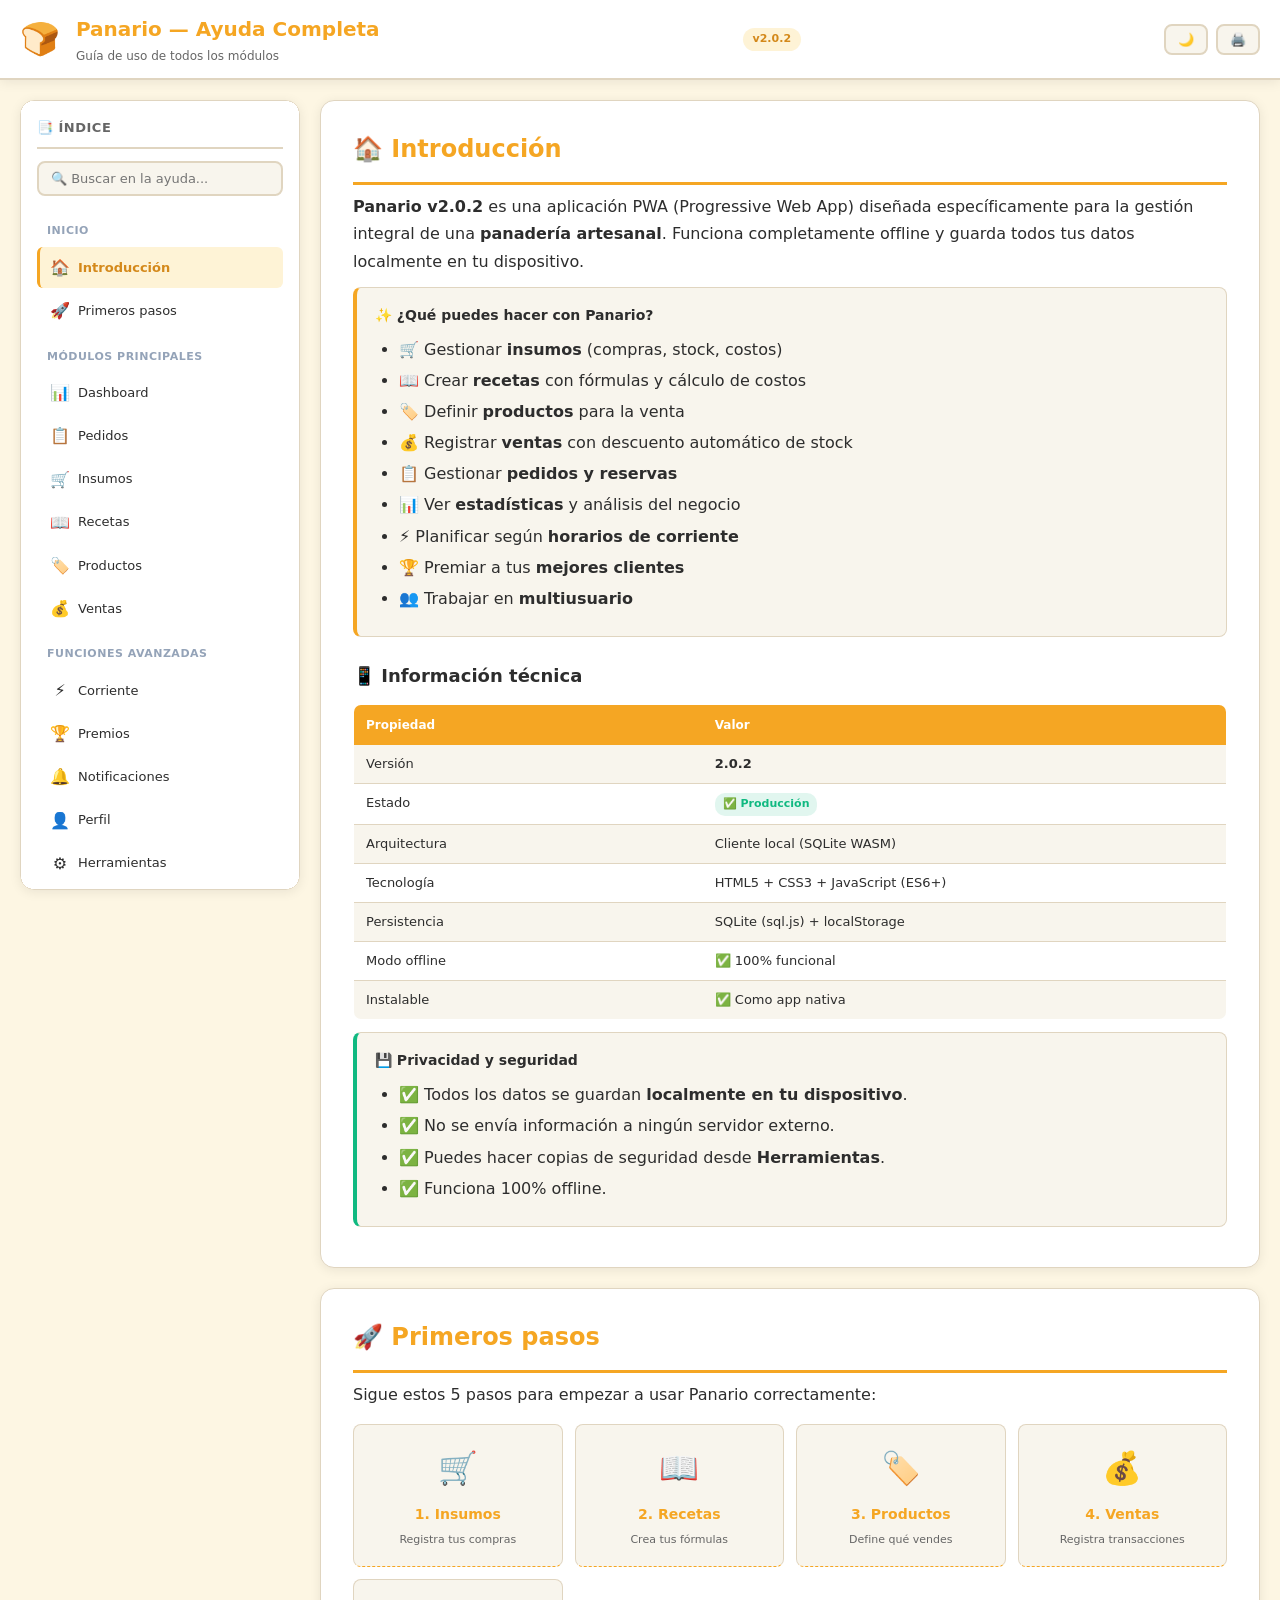
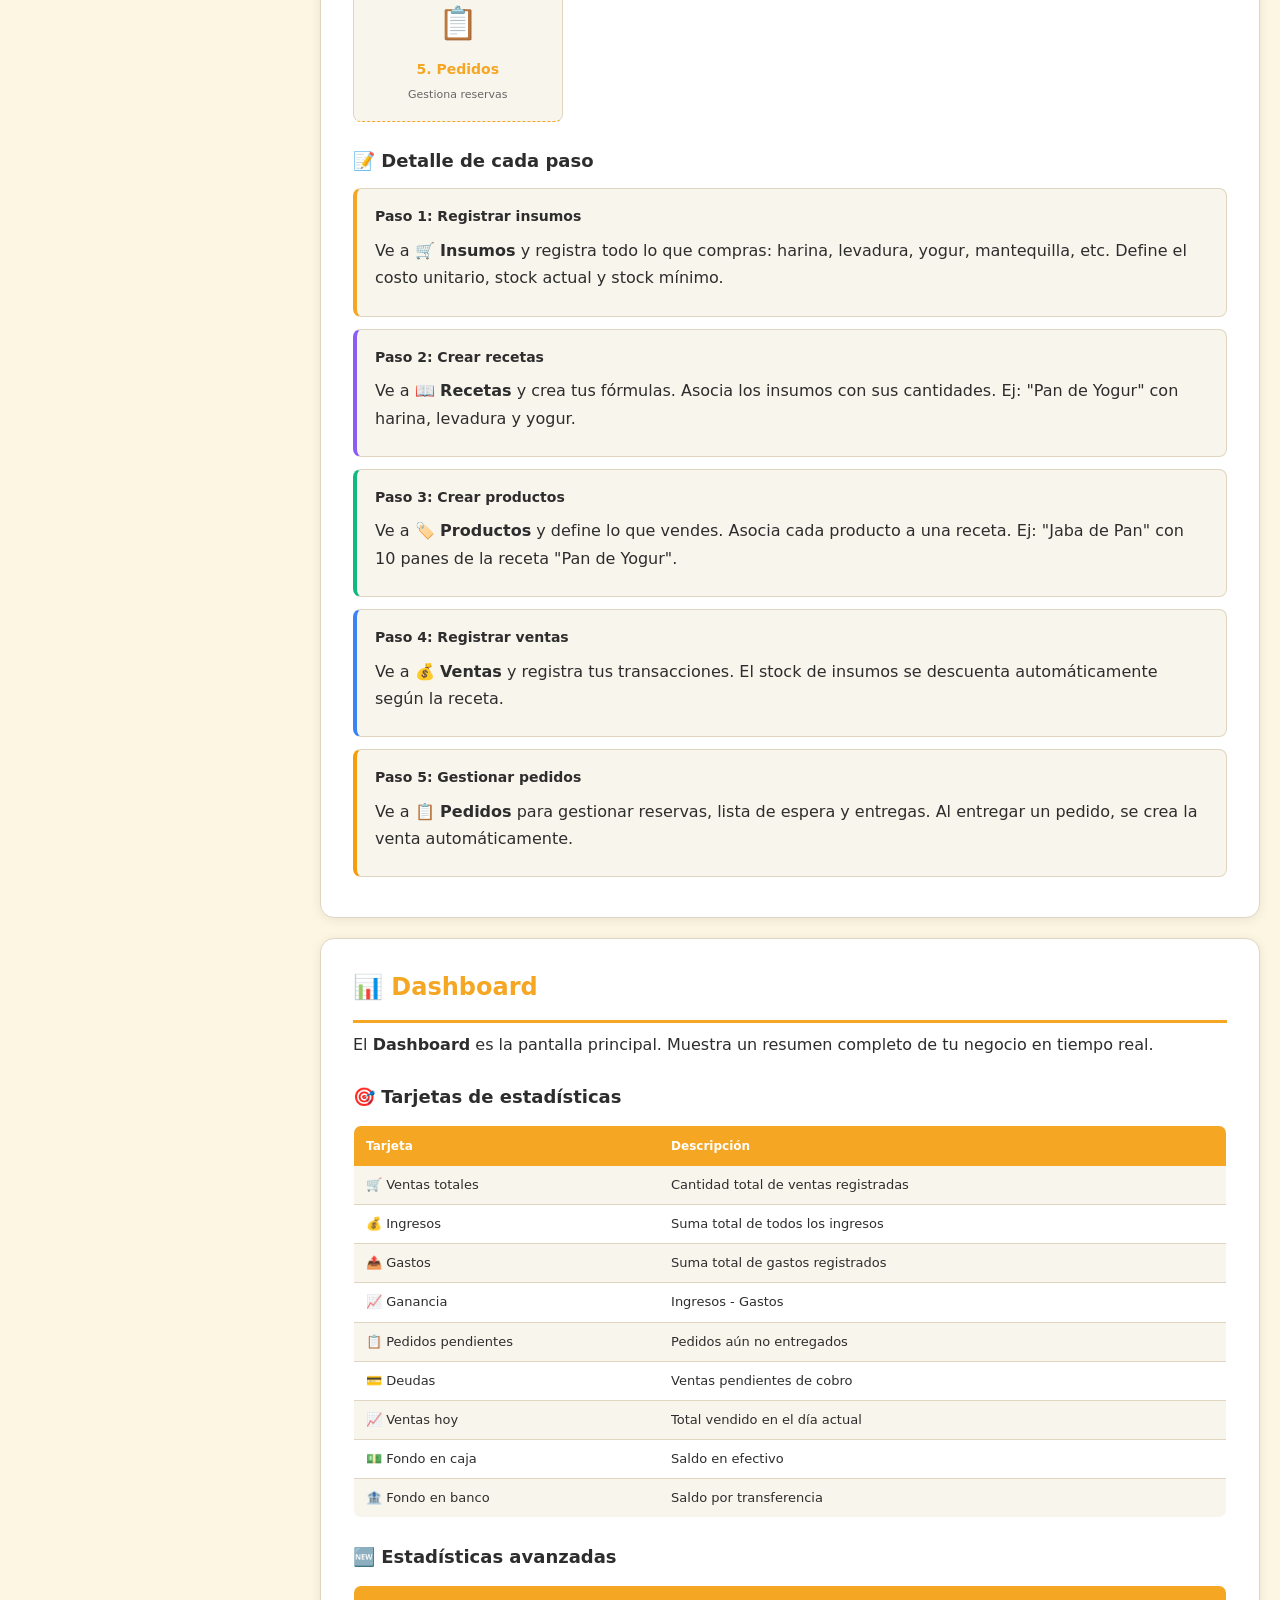
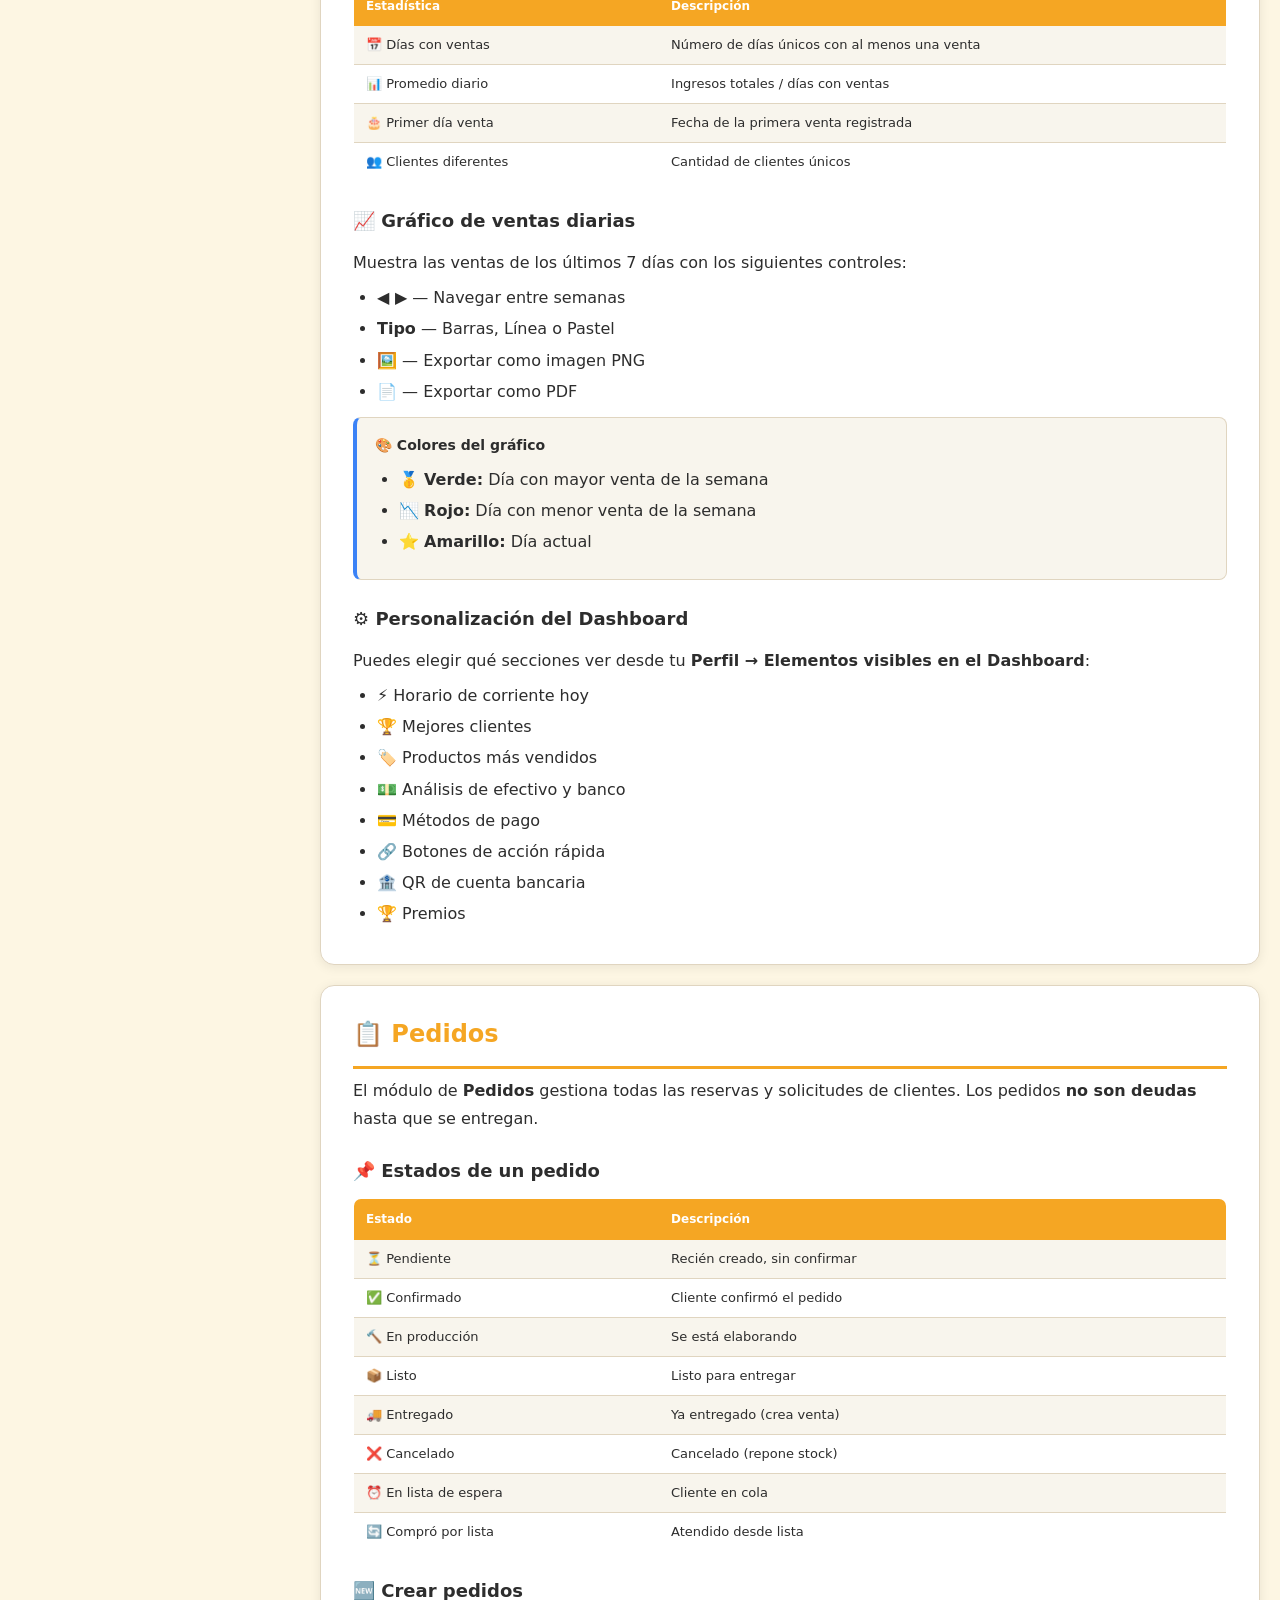
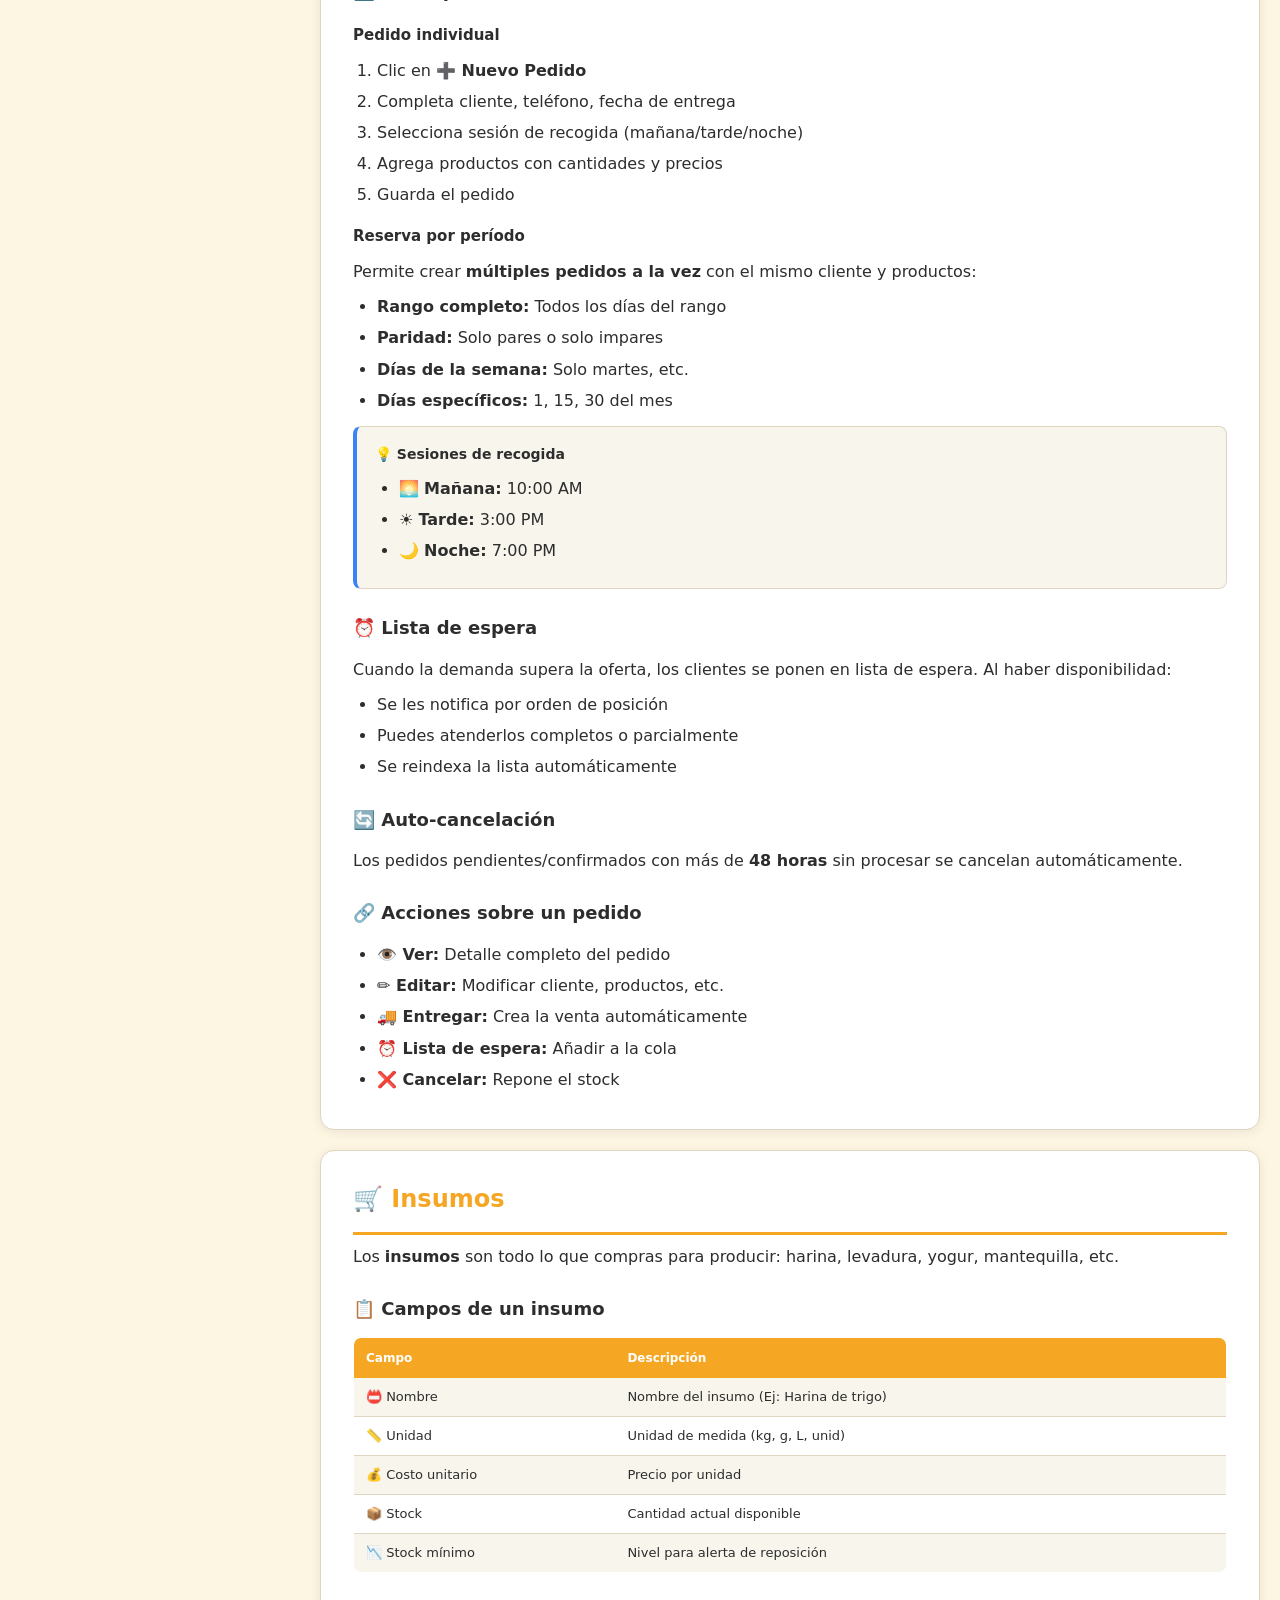
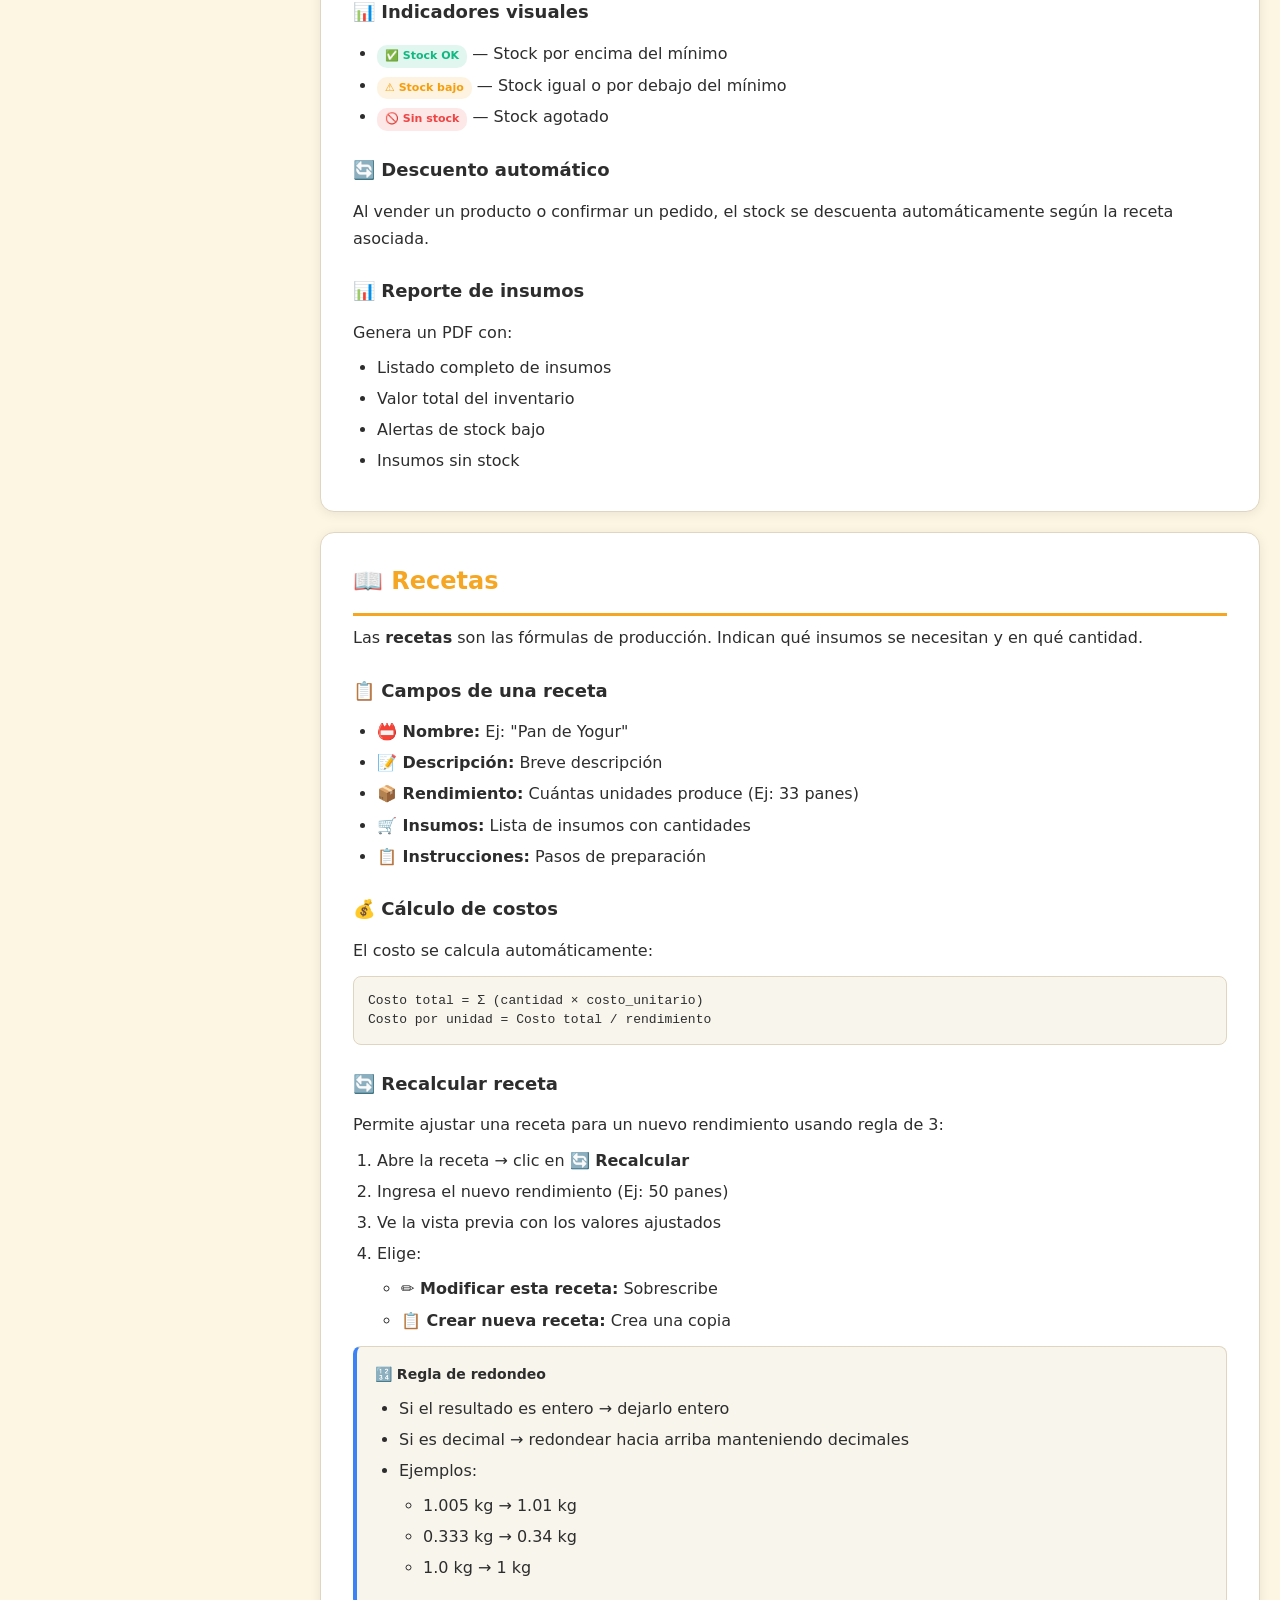
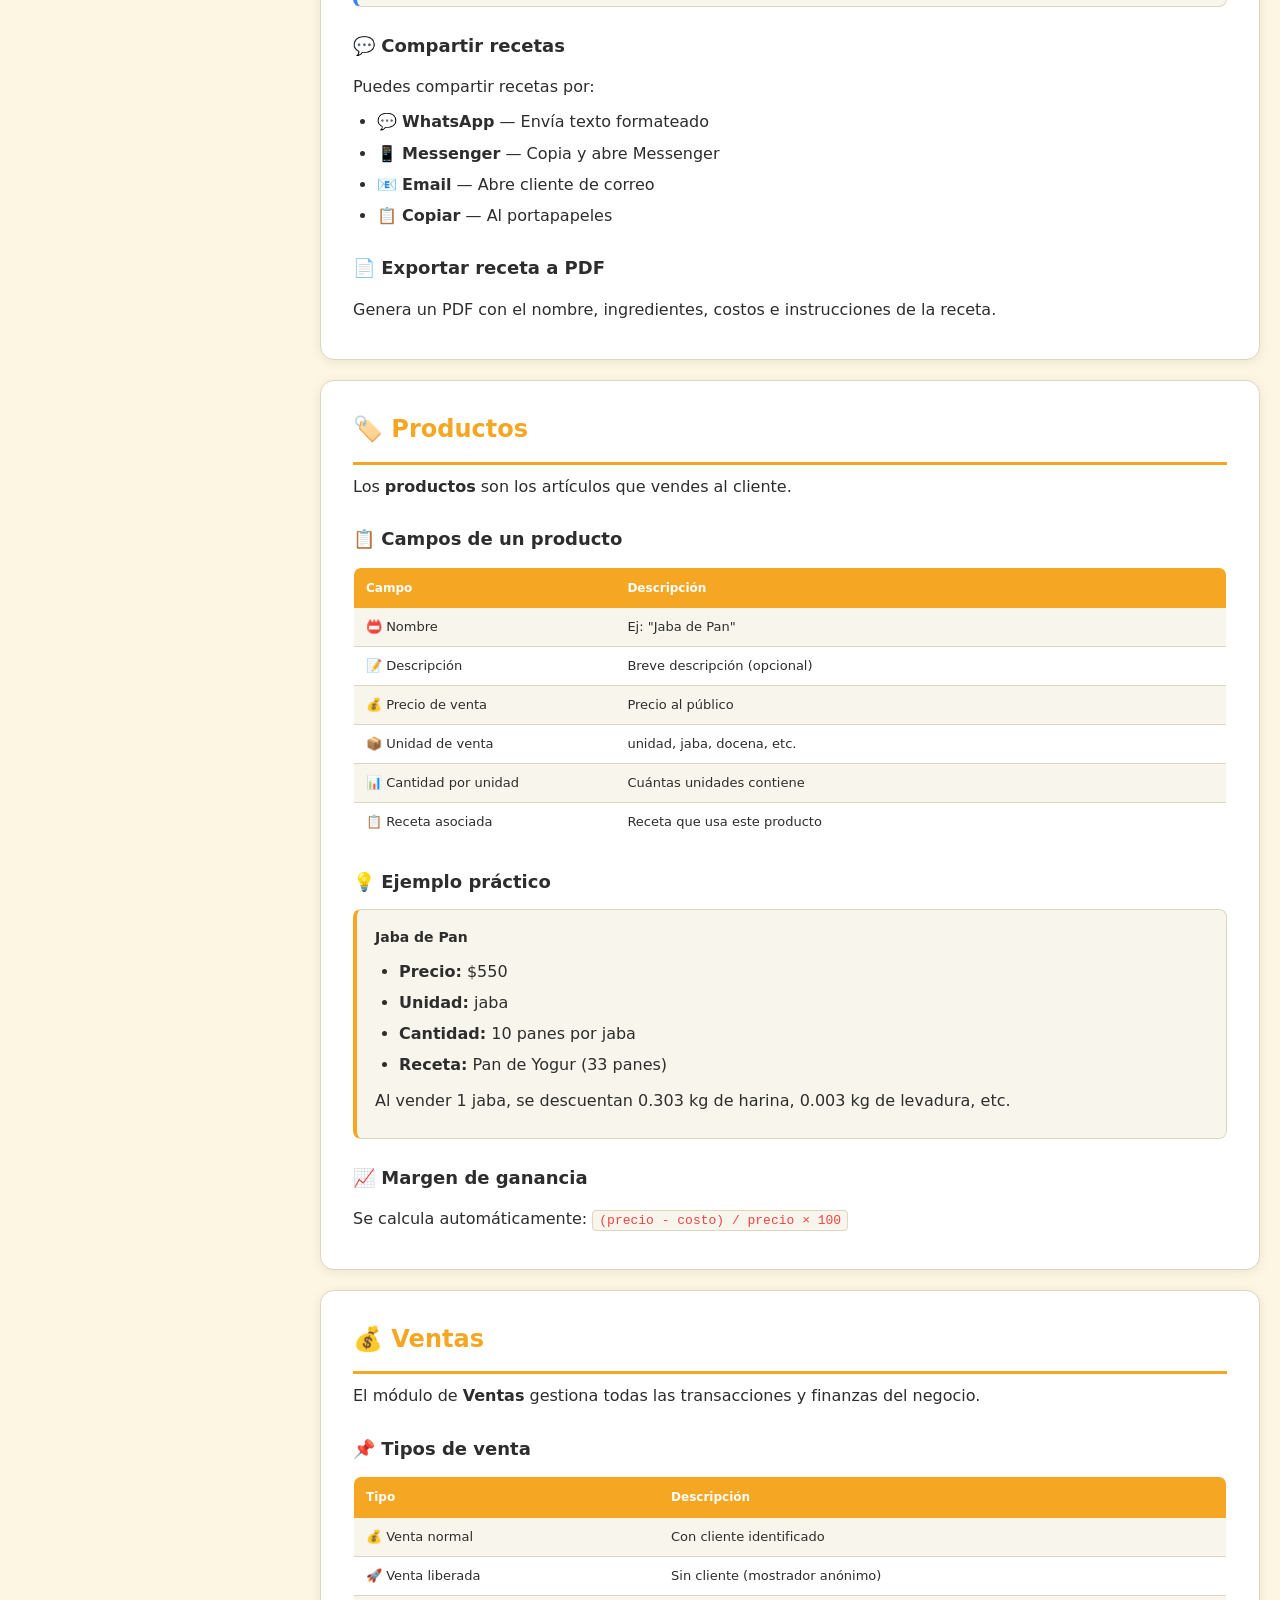
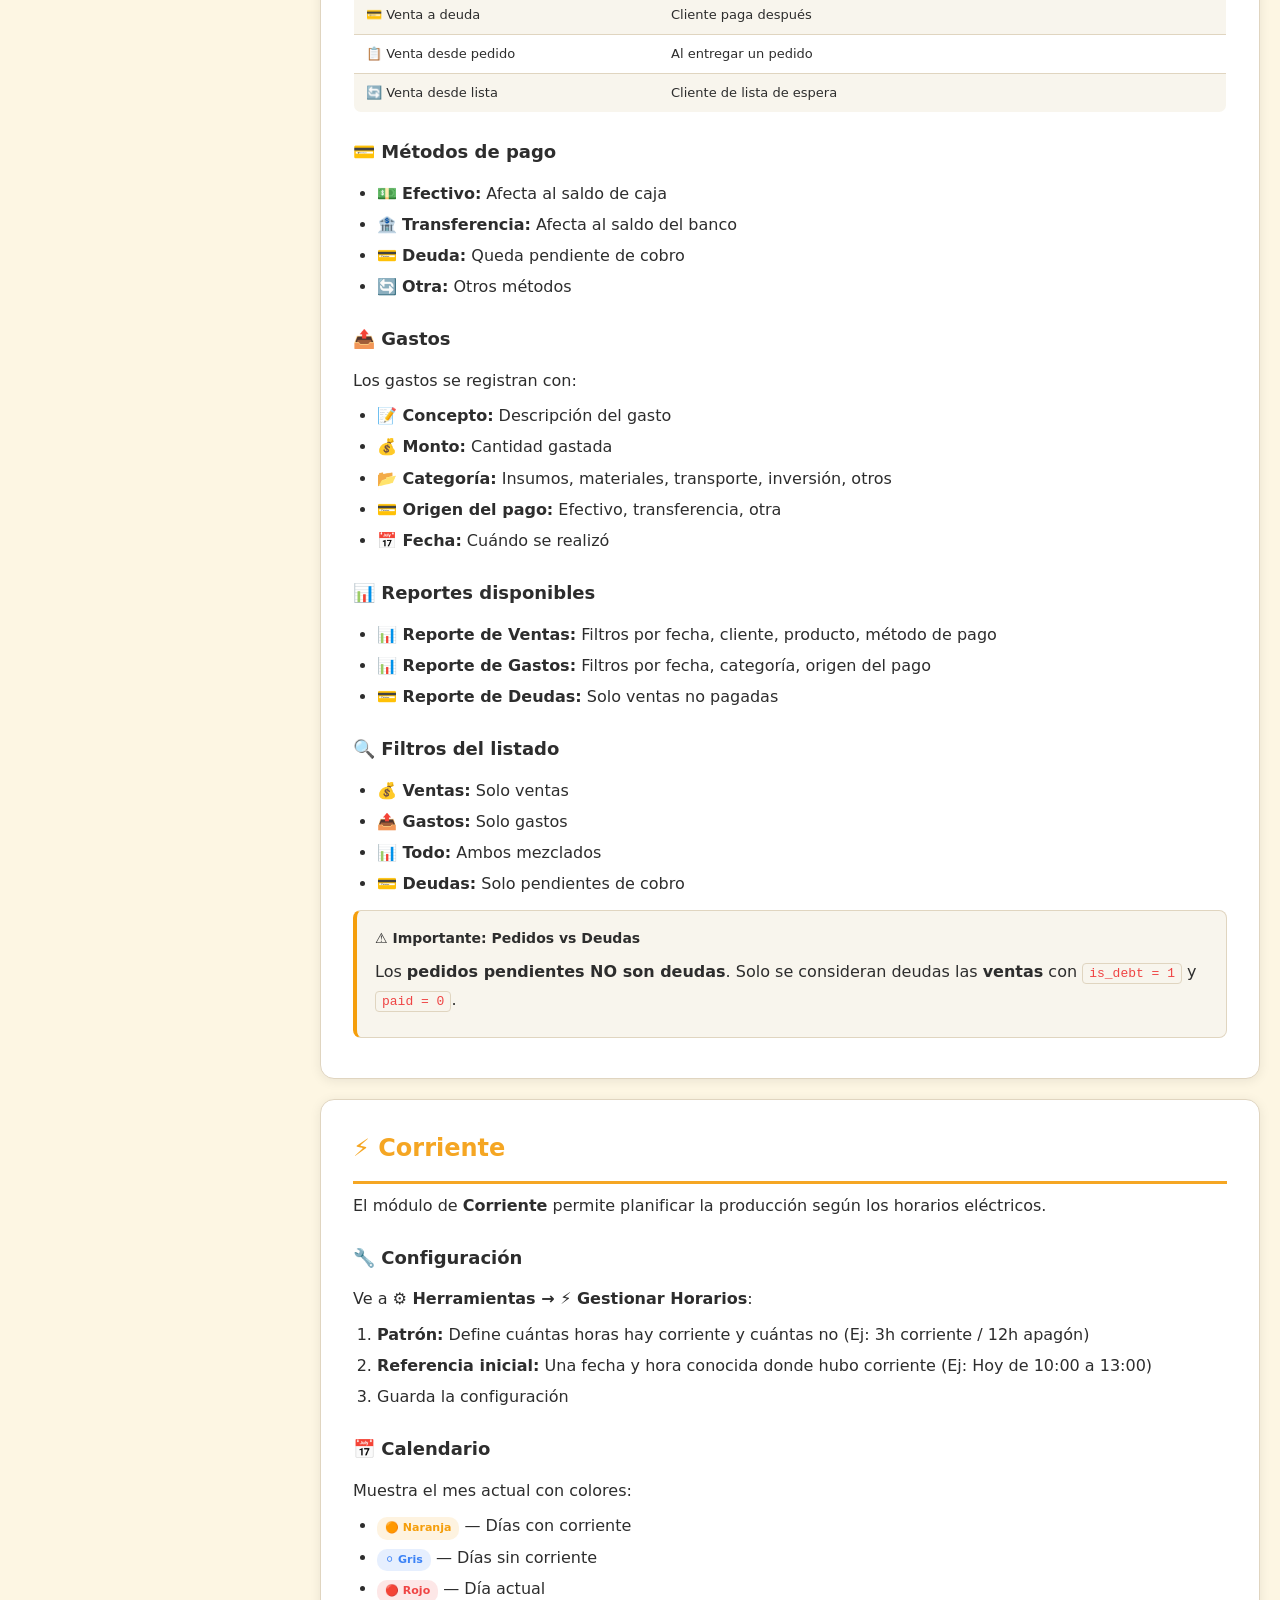
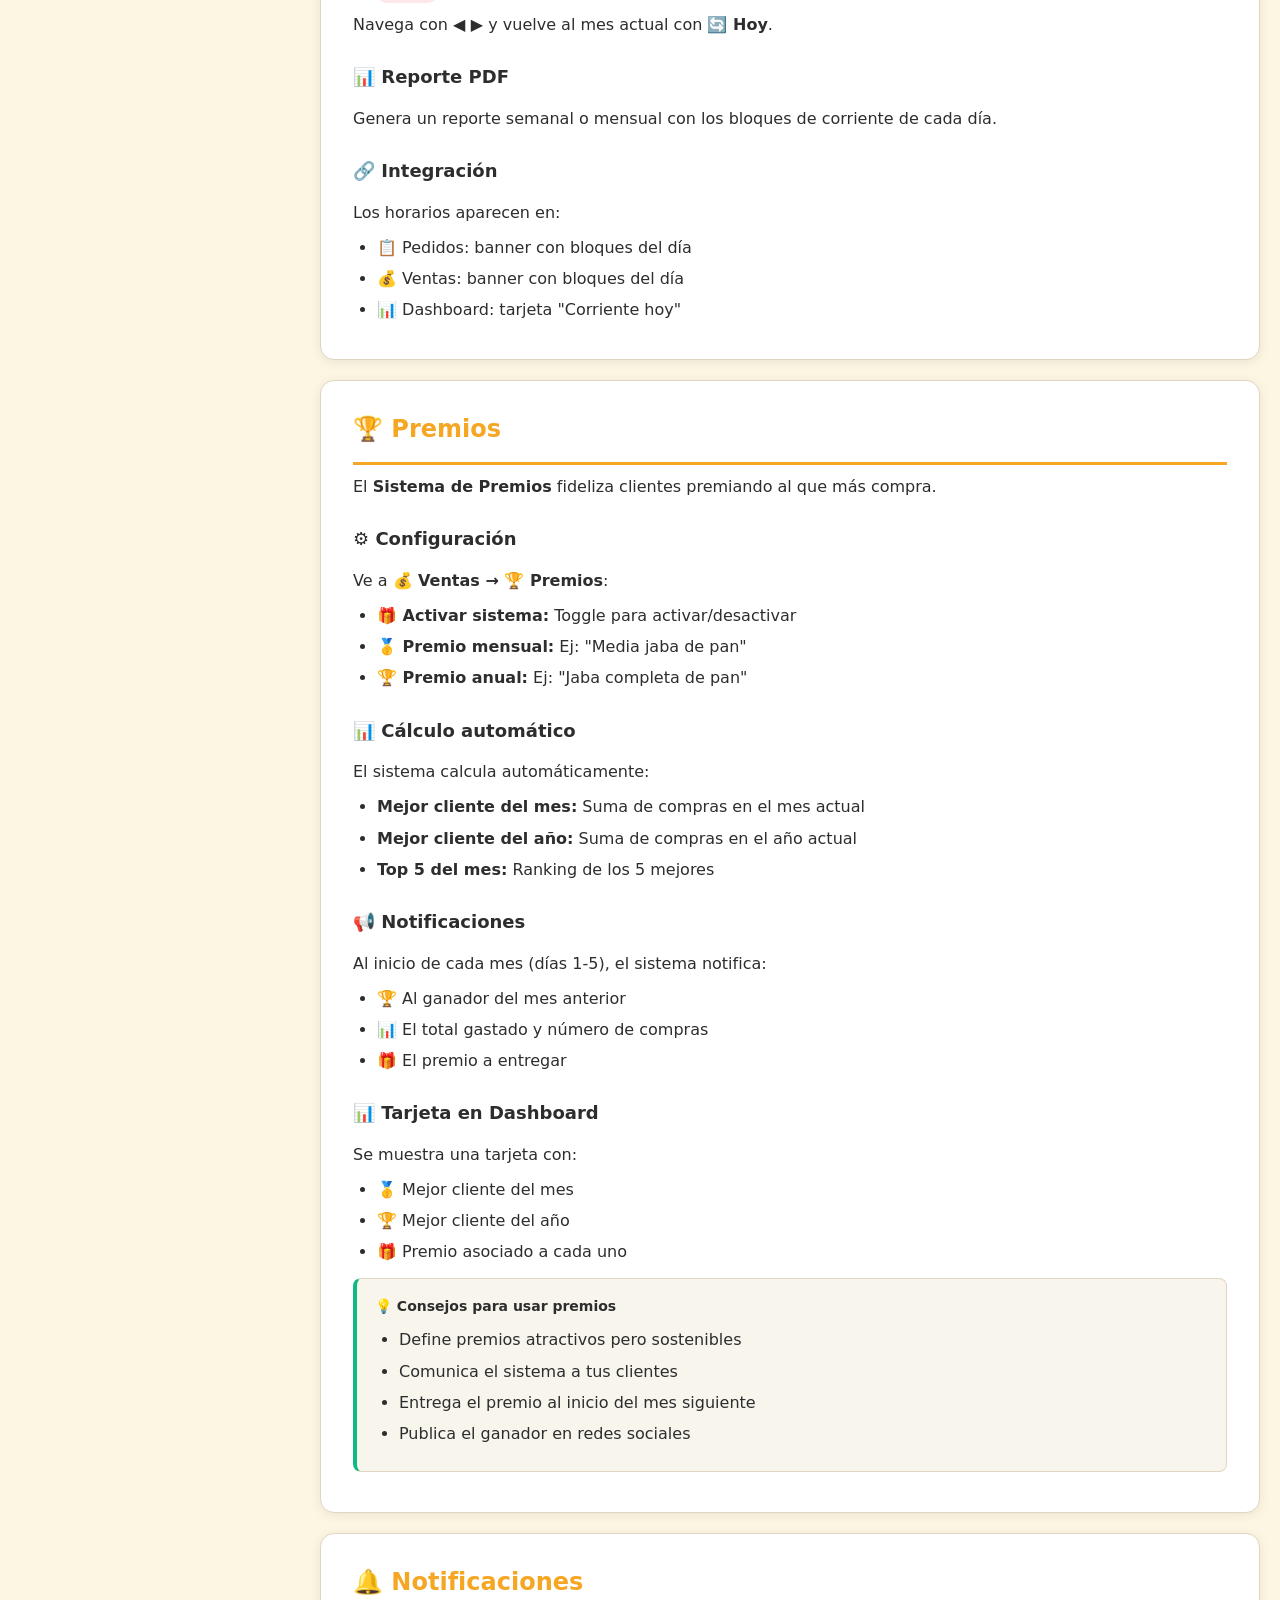
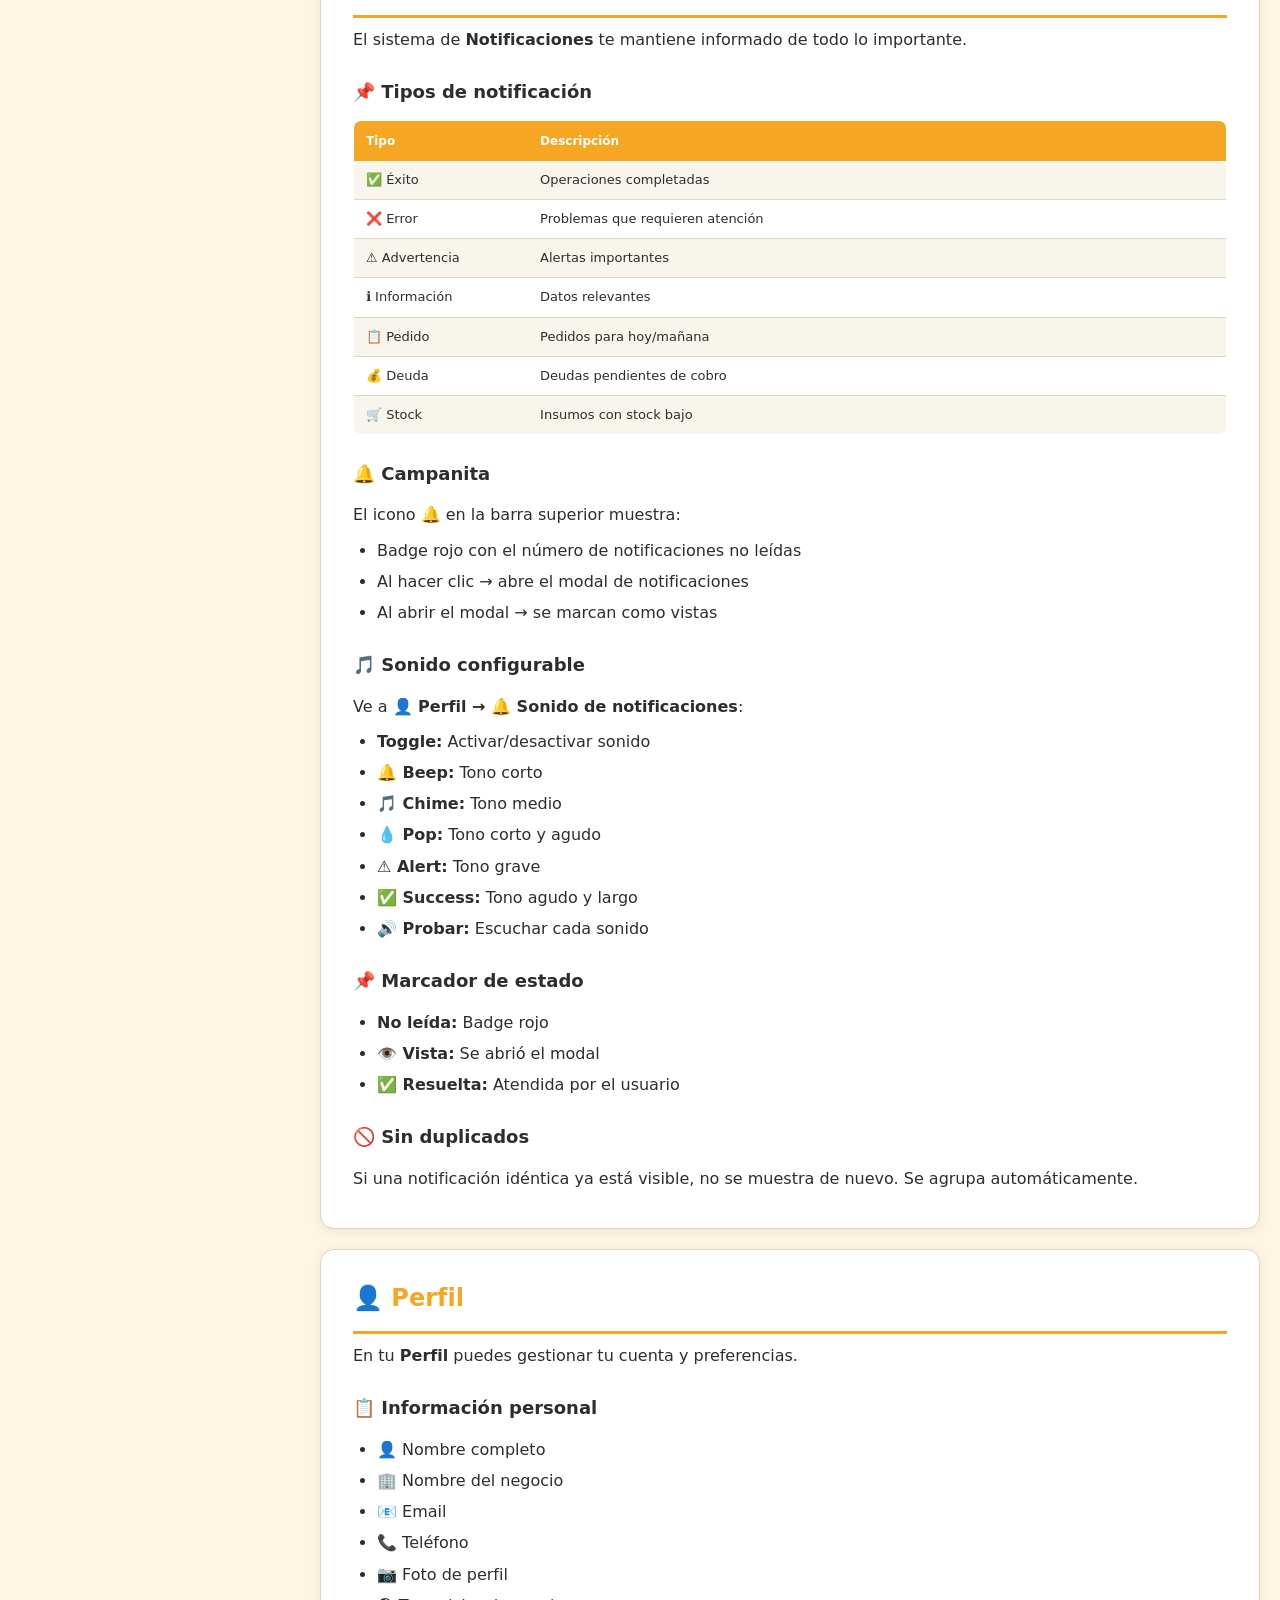
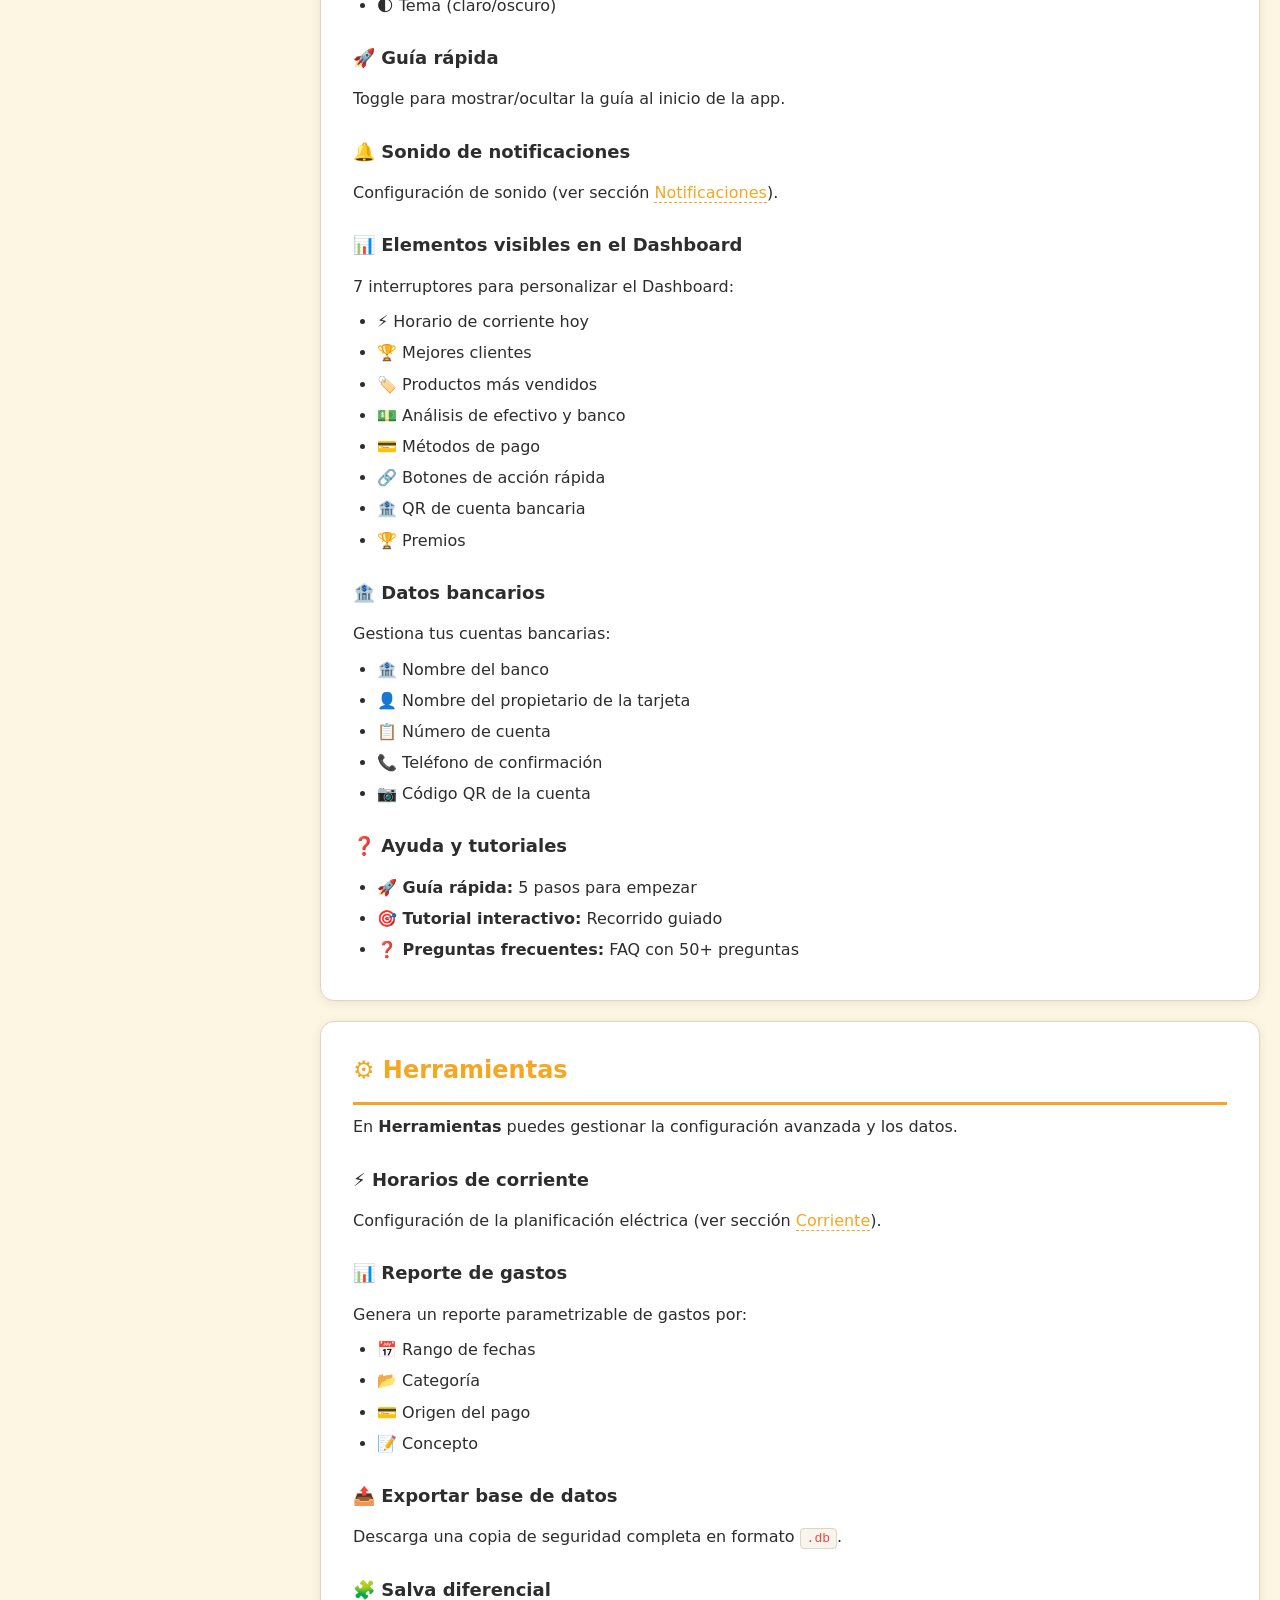
==== ayuda-panario.html @ 759a9115 "Panario v2.0.3" ====
<!DOCTYPE html>
<html lang="es">
<head>
    <meta charset="UTF-8">
    <meta name="viewport" content="width=device-width, initial-scale=1.0">
    <title>Panario v2.0.2 — Ayuda Completa</title>
    <style>
        /* ============================================================
           RESET Y VARIABLES
           ============================================================ */
        * {
            margin: 0;
            padding: 0;
            box-sizing: border-box;
            font-family: system-ui, -apple-system, 'Segoe UI', Roboto, 'Helvetica Neue', sans-serif;
        }

        :root {
            --bg: #fdf6e3;
            --bg-card: #ffffff;
            --bg-alt: #f8f5ed;
            --text: #2d2d2d;
            --text-light: #666;
            --text-muted: #94a3b8;
            --primary: #f5a623;
            --primary-dark: #d4891b;
            --primary-light: #fef3d6;
            --border: #e0d5c0;
            --border-light: #f0ebe0;
            --success: #10b981;
            --success-bg: #10b98120;
            --danger: #ef4444;
            --danger-bg: #ef444420;
            --warning: #f59e0b;
            --warning-bg: #f59e0b20;
            --info: #3b82f6;
            --info-bg: #3b82f620;
            --purple: #8b5cf6;
            --purple-bg: #8b5cf620;
            --shadow: 0 2px 12px rgba(0,0,0,0.08);
            --shadow-lg: 0 20px 60px rgba(0,0,0,0.15);
            --radius: 14px;
            --radius-sm: 8px;
            --header-height: 70px;
            --sidebar-width: 280px;
        }

        [data-theme="dark"] {
            --bg: #0d0d0d;
            --bg-card: #1a1a1a;
            --bg-alt: #141414;
            --text: #e8e0d5;
            --text-light: #a0a0a0;
            --text-muted: #707070;
            --primary: #f5a623;
            --primary-light: #2a2010;
            --border: #3a3a3a;
            --border-light: #2a2a2a;
            --shadow: 0 2px 12px rgba(0,0,0,0.6);
            --shadow-lg: 0 20px 60px rgba(0,0,0,0.8);
        }

        html {
            scroll-behavior: smooth;
        }

        body {
            background: var(--bg);
            color: var(--text);
            line-height: 1.7;
            min-height: 100vh;
            display: flex;
            flex-direction: column;
        }

        /* ============================================================
           HEADER
           ============================================================ */
        header.help-header {
            position: sticky;
            top: 0;
            z-index: 100;
            background: var(--bg-card);
            border-bottom: 2px solid var(--border);
            padding: 12px 20px;
            display: flex;
            align-items: center;
            gap: 16px;
            box-shadow: var(--shadow);
            flex-wrap: wrap;
        }

        .help-logo {
            font-size: 32px;
            line-height: 1;
        }

        .help-title {
            font-size: 20px;
            font-weight: 700;
            color: var(--primary);
            margin: 0;
        }

        .help-subtitle {
            font-size: 12px;
            color: var(--text-light);
            margin: 0;
        }

        .help-version {
            font-size: 11px;
            background: var(--primary-light);
            color: var(--primary-dark);
            padding: 2px 10px;
            border-radius: 12px;
            font-weight: 600;
            margin-left: auto;
        }

        .help-controls {
            display: flex;
            gap: 8px;
            align-items: center;
            margin-left: auto;
        }

        .help-btn {
            background: var(--bg-alt);
            border: 2px solid var(--border);
            border-radius: var(--radius-sm);
            padding: 6px 12px;
            font-size: 13px;
            cursor: pointer;
            color: var(--text);
            font-weight: 500;
            transition: all 0.2s;
            display: inline-flex;
            align-items: center;
            gap: 6px;
        }

        .help-btn:hover {
            border-color: var(--primary);
            color: var(--primary);
            transform: translateY(-1px);
        }

        .help-btn.primary {
            background: var(--primary);
            color: #fff;
            border-color: var(--primary);
        }

        .help-btn.primary:hover {
            background: var(--primary-dark);
            color: #fff;
        }

        /* ============================================================
           LAYOUT PRINCIPAL
           ============================================================ */
        .help-layout {
            display: flex;
            flex: 1;
            max-width: 1400px;
            margin: 0 auto;
            width: 100%;
            padding: 20px;
            gap: 20px;
            align-items: flex-start;
        }

        /* ============================================================
           SIDEBAR / ÍNDICE
           ============================================================ */
        aside.help-sidebar {
            width: var(--sidebar-width);
            flex-shrink: 0;
            position: sticky;
            top: calc(var(--header-height) + 20px);
            max-height: calc(100vh - var(--header-height) - 40px);
            overflow-y: auto;
            background: var(--bg-card);
            border: 1px solid var(--border);
            border-radius: var(--radius);
            padding: 16px;
            box-shadow: var(--shadow);
        }

        .sidebar-title {
            font-size: 13px;
            font-weight: 700;
            color: var(--text-light);
            text-transform: uppercase;
            letter-spacing: 0.5px;
            margin-bottom: 12px;
            padding-bottom: 8px;
            border-bottom: 2px solid var(--border);
        }

        .sidebar-search {
            width: 100%;
            padding: 8px 12px;
            border: 2px solid var(--border);
            border-radius: var(--radius-sm);
            background: var(--bg-alt);
            color: var(--text);
            font-size: 13px;
            margin-bottom: 12px;
            transition: border-color 0.2s;
        }

        .sidebar-search:focus {
            outline: none;
            border-color: var(--primary);
        }

        .sidebar-nav {
            list-style: none;
            display: flex;
            flex-direction: column;
            gap: 2px;
        }

        .sidebar-nav li a {
            display: flex;
            align-items: center;
            gap: 8px;
            padding: 7px 10px;
            color: var(--text);
            text-decoration: none;
            border-radius: 6px;
            font-size: 13px;
            transition: all 0.15s;
            border-left: 3px solid transparent;
        }

        .sidebar-nav li a:hover {
            background: var(--bg-alt);
            border-left-color: var(--primary);
        }

        .sidebar-nav li a.active {
            background: var(--primary-light);
            color: var(--primary-dark);
            font-weight: 600;
            border-left-color: var(--primary);
        }

        .sidebar-nav .nav-section {
            font-size: 11px;
            font-weight: 700;
            color: var(--text-muted);
            text-transform: uppercase;
            letter-spacing: 0.5px;
            padding: 10px 10px 4px 10px;
            margin-top: 4px;
        }

        .sidebar-nav .nav-icon {
            font-size: 16px;
            width: 20px;
            text-align: center;
            flex-shrink: 0;
        }

        /* ============================================================
           CONTENIDO PRINCIPAL
           ============================================================ */
        main.help-content {
            flex: 1;
            min-width: 0;
            display: flex;
            flex-direction: column;
            gap: 20px;
        }

        section.help-section {
            background: var(--bg-card);
            border: 1px solid var(--border);
            border-radius: var(--radius);
            padding: 28px 32px;
            box-shadow: var(--shadow);
            scroll-margin-top: calc(var(--header-height) + 20px);
        }

        section.help-section h2 {
            font-size: 24px;
            color: var(--primary);
            margin: 0 0 8px 0;
            display: flex;
            align-items: center;
            gap: 10px;
            padding-bottom: 12px;
            border-bottom: 3px solid var(--primary);
        }

        section.help-section h3 {
            font-size: 18px;
            color: var(--text);
            margin: 24px 0 12px 0;
            display: flex;
            align-items: center;
            gap: 8px;
        }

        section.help-section h4 {
            font-size: 15px;
            color: var(--text);
            margin: 16px 0 8px 0;
        }

        section.help-section p {
            margin: 8px 0;
            color: var(--text);
        }

        section.help-section ul,
        section.help-section ol {
            margin: 8px 0 8px 24px;
            color: var(--text);
        }

        section.help-section li {
            margin: 4px 0;
        }

        section.help-section a {
            color: var(--primary);
            text-decoration: none;
            border-bottom: 1px dashed var(--primary);
        }

        section.help-section a:hover {
            color: var(--primary-dark);
        }

        section.help-section code {
            background: var(--bg-alt);
            padding: 2px 6px;
            border-radius: 4px;
            font-family: 'SF Mono', Monaco, Consolas, monospace;
            font-size: 13px;
            border: 1px solid var(--border);
            color: var(--danger);
        }

        section.help-section pre {
            background: var(--bg-alt);
            padding: 14px;
            border-radius: var(--radius-sm);
            overflow-x: auto;
            border: 1px solid var(--border);
            font-family: 'SF Mono', Monaco, Consolas, monospace;
            font-size: 12px;
            line-height: 1.5;
            margin: 12px 0;
        }

        section.help-section pre code {
            background: none;
            padding: 0;
            border: none;
            color: var(--text);
        }

        /* ============================================================
           CARDS
           ============================================================ */
        .card-help {
            background: var(--bg-alt);
            border: 1px solid var(--border);
            border-radius: var(--radius-sm);
            padding: 16px 18px;
            margin: 12px 0;
        }

        .card-help.info { border-left: 4px solid var(--info); }
        .card-help.success { border-left: 4px solid var(--success); }
        .card-help.warning { border-left: 4px solid var(--warning); }
        .card-help.danger { border-left: 4px solid var(--danger); }
        .card-help.primary { border-left: 4px solid var(--primary); }
        .card-help.purple { border-left: 4px solid var(--purple); }

        .card-help-title {
            font-weight: 700;
            font-size: 14px;
            margin-bottom: 6px;
            display: flex;
            align-items: center;
            gap: 8px;
        }

        /* ============================================================
           TABLAS
           ============================================================ */
        table.help-table {
            width: 100%;
            border-collapse: collapse;
            margin: 12px 0;
            font-size: 13px;
            border: 1px solid var(--border);
            border-radius: var(--radius-sm);
            overflow: hidden;
        }

        table.help-table th {
            background: var(--primary);
            color: #fff;
            padding: 10px 12px;
            text-align: left;
            font-size: 12px;
            font-weight: 700;
        }

        table.help-table td {
            padding: 8px 12px;
            border-bottom: 1px solid var(--border);
            vertical-align: top;
        }

        table.help-table tr:nth-child(even) td {
            background: var(--bg-alt);
        }

        table.help-table tr:last-child td {
            border-bottom: none;
        }

        /* ============================================================
           BADGES
           ============================================================ */
        .badge-help {
            display: inline-block;
            padding: 2px 8px;
            border-radius: 10px;
            font-size: 11px;
            font-weight: 600;
        }

        .badge-success { background: var(--success-bg); color: var(--success); }
        .badge-danger { background: var(--danger-bg); color: var(--danger); }
        .badge-warning { background: var(--warning-bg); color: var(--warning); }
        .badge-info { background: var(--info-bg); color: var(--info); }
        .badge-primary { background: var(--primary-light); color: var(--primary-dark); }
        .badge-purple { background: var(--purple-bg); color: var(--purple); }

        /* ============================================================
           FAQ / ACORDEÓN
           ============================================================ */
        details.faq-item {
            background: var(--bg-alt);
            border: 1px solid var(--border);
            border-radius: var(--radius-sm);
            padding: 12px 16px;
            margin-bottom: 8px;
            transition: all 0.2s;
        }

        details.faq-item[open] {
            border-color: var(--primary);
        }

        details.faq-item summary {
            cursor: pointer;
            font-weight: 600;
            font-size: 14px;
            color: var(--text);
            list-style: none;
            display: flex;
            align-items: center;
            gap: 8px;
        }

        details.faq-item summary::-webkit-details-marker {
            display: none;
        }

        details.faq-item summary::before {
            content: '▶';
            font-size: 10px;
            color: var(--primary);
            transition: transform 0.2s;
            display: inline-block;
        }

        details.faq-item[open] summary::before {
            transform: rotate(90deg);
        }

        details.faq-item .faq-answer {
            margin-top: 10px;
            padding-top: 10px;
            border-top: 1px dashed var(--border);
            font-size: 13px;
            color: var(--text-light);
            line-height: 1.7;
        }

        /* ============================================================
           BOTONES DE NAVEGACIÓN RÁPIDA
           ============================================================ */
        .quick-nav {
            display: grid;
            grid-template-columns: repeat(auto-fit, minmax(180px, 1fr));
            gap: 12px;
            margin: 16px 0;
        }

        .quick-nav-card {
            background: var(--bg-alt);
            border: 1px solid var(--border);
            border-radius: var(--radius-sm);
            padding: 16px;
            text-align: center;
            text-decoration: none;
            color: var(--text);
            transition: all 0.2s;
            cursor: pointer;
        }

        .quick-nav-card:hover {
            border-color: var(--primary);
            transform: translateY(-2px);
            box-shadow: var(--shadow);
        }

        .quick-nav-card .qnc-icon {
            font-size: 32px;
            display: block;
            margin-bottom: 8px;
        }

        .quick-nav-card .qnc-title {
            font-weight: 600;
            font-size: 14px;
            margin-bottom: 4px;
        }

        .quick-nav-card .qnc-desc {
            font-size: 11px;
            color: var(--text-light);
        }

        /* ============================================================
           BOTÓN VOLVER ARRIBA
           ============================================================ */
        .back-to-top {
            position: fixed;
            bottom: 24px;
            right: 24px;
            width: 48px;
            height: 48px;
            border-radius: 50%;
            background: var(--primary);
            color: #fff;
            border: none;
            font-size: 22px;
            cursor: pointer;
            box-shadow: var(--shadow-lg);
            opacity: 0;
            pointer-events: none;
            transition: all 0.3s;
            z-index: 50;
        }

        .back-to-top.visible {
            opacity: 1;
            pointer-events: auto;
        }

        .back-to-top:hover {
            background: var(--primary-dark);
            transform: translateY(-3px);
        }

        /* ============================================================
           FOOTER
           ============================================================ */
        footer.help-footer {
            text-align: center;
            padding: 24px;
            color: var(--text-light);
            font-size: 12px;
            border-top: 1px solid var(--border);
            margin-top: 20px;
        }

        /* ============================================================
           RESPONSIVE
           ============================================================ */
        @media (max-width: 900px) {
            .help-layout {
                flex-direction: column;
                padding: 12px;
            }

            aside.help-sidebar {
                width: 100%;
                position: static;
                max-height: 300px;
            }

            section.help-section {
                padding: 20px;
            }

            section.help-section h2 {
                font-size: 20px;
            }

            section.help-section h3 {
                font-size: 16px;
            }
        }

        @media (max-width: 500px) {
            header.help-header {
                padding: 10px 12px;
            }

            .help-title {
                font-size: 16px;
            }

            .help-version {
                font-size: 10px;
                padding: 1px 8px;
            }

            section.help-section {
                padding: 16px;
                border-radius: 10px;
            }

            table.help-table {
                font-size: 11px;
            }

            table.help-table th,
            table.help-table td {
                padding: 6px 8px;
            }
        }

        /* ============================================================
           PRINT
           ============================================================ */
        @media print {
            header.help-header {
                position: static;
            }

            aside.help-sidebar {
                display: none;
            }

            section.help-section {
                break-inside: avoid;
                box-shadow: none;
                border: 1px solid #ccc;
            }

            .back-to-top {
                display: none;
            }
        }

        /* ============================================================
           SCROLLBAR
           ============================================================ */
        ::-webkit-scrollbar {
            width: 8px;
            height: 8px;
        }

        ::-webkit-scrollbar-track {
            background: var(--bg);
        }

        ::-webkit-scrollbar-thumb {
            background: var(--primary);
            border-radius: 4px;
        }

        ::-webkit-scrollbar-thumb:hover {
            background: var(--primary-dark);
        }
    </style>
</head>
<body>

<!-- ============================================================
     HEADER
     ============================================================ -->
<header class="help-header">
    <span class="help-logo">🍞</span>
    <div>
        <h1 class="help-title">Panario — Ayuda Completa</h1>
        <p class="help-subtitle">Guía de uso de todos los módulos</p>
    </div>
    <span class="help-version">v2.0.2</span>
    <div class="help-controls">
        <button class="help-btn" onclick="toggleTheme()" title="Cambiar tema">
            <span id="theme-icon">🌙</span>
        </button>
        <button class="help-btn" onclick="window.print()" title="Imprimir / Guardar PDF">
            🖨️
        </button>
    </div>
</header>

<!-- ============================================================
     LAYOUT
     ============================================================ -->
<div class="help-layout">

    <!-- SIDEBAR / ÍNDICE -->
    <aside class="help-sidebar">
        <div class="sidebar-title">📑 Índice</div>
        <input type="text" 
               class="sidebar-search" 
               id="sidebar-search" 
               placeholder="🔍 Buscar en la ayuda..."
               oninput="filterSidebar()">
        <ul class="sidebar-nav" id="sidebar-nav">
            <li class="nav-section">Inicio</li>
            <li><a href="#intro"><span class="nav-icon">🏠</span> Introducción</a></li>
            <li><a href="#primeros-pasos"><span class="nav-icon">🚀</span> Primeros pasos</a></li>
            
            <li class="nav-section">Módulos principales</li>
            <li><a href="#dashboard"><span class="nav-icon">📊</span> Dashboard</a></li>
            <li><a href="#orders"><span class="nav-icon">📋</span> Pedidos</a></li>
            <li><a href="#insumos"><span class="nav-icon">🛒</span> Insumos</a></li>
            <li><a href="#recipes"><span class="nav-icon">📖</span> Recetas</a></li>
            <li><a href="#productos"><span class="nav-icon">🏷️</span> Productos</a></li>
            <li><a href="#sales"><span class="nav-icon">💰</span> Ventas</a></li>
            
            <li class="nav-section">Funciones avanzadas</li>
            <li><a href="#corriente"><span class="nav-icon">⚡</span> Corriente</a></li>
            <li><a href="#rewards"><span class="nav-icon">🏆</span> Premios</a></li>
            <li><a href="#notifications"><span class="nav-icon">🔔</span> Notificaciones</a></li>
            <li><a href="#profile"><span class="nav-icon">👤</span> Perfil</a></li>
            <li><a href="#settings"><span class="nav-icon">⚙️</span> Herramientas</a></li>
            
            <li class="nav-section">Ayuda</li>
            <li><a href="#faq"><span class="nav-icon">❓</span> Preguntas frecuentes</a></li>
            <li><a href="#atajos"><span class="nav-icon">⌨️</span> Atajos</a></li>
            <li><a href="#creditos"><span class="nav-icon">👨‍💻</span> Créditos</a></li>
        </ul>
    </aside>

    <!-- CONTENIDO PRINCIPAL -->
    <main class="help-content">

        <!-- ============================================================
             INTRODUCCIÓN
             ============================================================ -->
        <section class="help-section" id="intro">
            <h2>🏠 Introducción</h2>
            
            <p><strong>Panario v2.0.2</strong> es una aplicación PWA (Progressive Web App) diseñada específicamente para la gestión integral de una <strong>panadería artesanal</strong>. Funciona completamente offline y guarda todos tus datos localmente en tu dispositivo.</p>

            <div class="card-help primary">
                <div class="card-help-title">✨ ¿Qué puedes hacer con Panario?</div>
                <ul>
                    <li>🛒 Gestionar <strong>insumos</strong> (compras, stock, costos)</li>
                    <li>📖 Crear <strong>recetas</strong> con fórmulas y cálculo de costos</li>
                    <li>🏷️ Definir <strong>productos</strong> para la venta</li>
                    <li>💰 Registrar <strong>ventas</strong> con descuento automático de stock</li>
                    <li>📋 Gestionar <strong>pedidos y reservas</strong></li>
                    <li>📊 Ver <strong>estadísticas</strong> y análisis del negocio</li>
                    <li>⚡ Planificar según <strong>horarios de corriente</strong></li>
                    <li>🏆 Premiar a tus <strong>mejores clientes</strong></li>
                    <li>👥 Trabajar en <strong>multiusuario</strong></li>
                </ul>
            </div>

            <h3>📱 Información técnica</h3>
            <table class="help-table">
                <tr>
                    <th style="width: 40%;">Propiedad</th>
                    <th>Valor</th>
                </tr>
                <tr><td>Versión</td><td><strong>2.0.2</strong></td></tr>
                <tr><td>Estado</td><td><span class="badge-help badge-success">✅ Producción</span></td></tr>
                <tr><td>Arquitectura</td><td>Cliente local (SQLite WASM)</td></tr>
                <tr><td>Tecnología</td><td>HTML5 + CSS3 + JavaScript (ES6+)</td></tr>
                <tr><td>Persistencia</td><td>SQLite (sql.js) + localStorage</td></tr>
                <tr><td>Modo offline</td><td>✅ 100% funcional</td></tr>
                <tr><td>Instalable</td><td>✅ Como app nativa</td></tr>
            </table>

            <div class="card-help success">
                <div class="card-help-title">💾 Privacidad y seguridad</div>
                <ul>
                    <li>✅ Todos los datos se guardan <strong>localmente en tu dispositivo</strong>.</li>
                    <li>✅ No se envía información a ningún servidor externo.</li>
                    <li>✅ Puedes hacer copias de seguridad desde <strong>Herramientas</strong>.</li>
                    <li>✅ Funciona 100% offline.</li>
                </ul>
            </div>
        </section>

        <!-- ============================================================
             PRIMEROS PASOS
             ============================================================ -->
        <section class="help-section" id="primeros-pasos">
            <h2>🚀 Primeros pasos</h2>
            
            <p>Sigue estos 5 pasos para empezar a usar Panario correctamente:</p>

            <div class="quick-nav">
                <a href="#insumos" class="quick-nav-card">
                    <span class="qnc-icon">🛒</span>
                    <div class="qnc-title">1. Insumos</div>
                    <div class="qnc-desc">Registra tus compras</div>
                </a>
                <a href="#recipes" class="quick-nav-card">
                    <span class="qnc-icon">📖</span>
                    <div class="qnc-title">2. Recetas</div>
                    <div class="qnc-desc">Crea tus fórmulas</div>
                </a>
                <a href="#productos" class="quick-nav-card">
                    <span class="qnc-icon">🏷️</span>
                    <div class="qnc-title">3. Productos</div>
                    <div class="qnc-desc">Define qué vendes</div>
                </a>
                <a href="#sales" class="quick-nav-card">
                    <span class="qnc-icon">💰</span>
                    <div class="qnc-title">4. Ventas</div>
                    <div class="qnc-desc">Registra transacciones</div>
                </a>
                <a href="#orders" class="quick-nav-card">
                    <span class="qnc-icon">📋</span>
                    <div class="qnc-title">5. Pedidos</div>
                    <div class="qnc-desc">Gestiona reservas</div>
                </a>
            </div>

            <h3>📝 Detalle de cada paso</h3>

            <div class="card-help primary">
                <div class="card-help-title">Paso 1: Registrar insumos</div>
                <p>Ve a <strong>🛒 Insumos</strong> y registra todo lo que compras: harina, levadura, yogur, mantequilla, etc. Define el costo unitario, stock actual y stock mínimo.</p>
            </div>

            <div class="card-help purple">
                <div class="card-help-title">Paso 2: Crear recetas</div>
                <p>Ve a <strong>📖 Recetas</strong> y crea tus fórmulas. Asocia los insumos con sus cantidades. Ej: "Pan de Yogur" con harina, levadura y yogur.</p>
            </div>

            <div class="card-help success">
                <div class="card-help-title">Paso 3: Crear productos</div>
                <p>Ve a <strong>🏷️ Productos</strong> y define lo que vendes. Asocia cada producto a una receta. Ej: "Jaba de Pan" con 10 panes de la receta "Pan de Yogur".</p>
            </div>

            <div class="card-help info">
                <div class="card-help-title">Paso 4: Registrar ventas</div>
                <p>Ve a <strong>💰 Ventas</strong> y registra tus transacciones. El stock de insumos se descuenta automáticamente según la receta.</p>
            </div>

            <div class="card-help warning">
                <div class="card-help-title">Paso 5: Gestionar pedidos</div>
                <p>Ve a <strong>📋 Pedidos</strong> para gestionar reservas, lista de espera y entregas. Al entregar un pedido, se crea la venta automáticamente.</p>
            </div>
        </section>

        <!-- ============================================================
             DASHBOARD
             ============================================================ -->
        <section class="help-section" id="dashboard">
            <h2>📊 Dashboard</h2>
            
            <p>El <strong>Dashboard</strong> es la pantalla principal. Muestra un resumen completo de tu negocio en tiempo real.</p>

            <h3>🎯 Tarjetas de estadísticas</h3>
            <table class="help-table">
                <tr>
                    <th style="width: 35%;">Tarjeta</th>
                    <th>Descripción</th>
                </tr>
                <tr><td>🛒 Ventas totales</td><td>Cantidad total de ventas registradas</td></tr>
                <tr><td>💰 Ingresos</td><td>Suma total de todos los ingresos</td></tr>
                <tr><td>📤 Gastos</td><td>Suma total de gastos registrados</td></tr>
                <tr><td>📈 Ganancia</td><td>Ingresos - Gastos</td></tr>
                <tr><td>📋 Pedidos pendientes</td><td>Pedidos aún no entregados</td></tr>
                <tr><td>💳 Deudas</td><td>Ventas pendientes de cobro</td></tr>
                <tr><td>📈 Ventas hoy</td><td>Total vendido en el día actual</td></tr>
                <tr><td>💵 Fondo en caja</td><td>Saldo en efectivo</td></tr>
                <tr><td>🏦 Fondo en banco</td><td>Saldo por transferencia</td></tr>
            </table>

            <h3>🆕 Estadísticas avanzadas</h3>
            <table class="help-table">
                <tr>
                    <th style="width: 35%;">Estadística</th>
                    <th>Descripción</th>
                </tr>
                <tr><td>📅 Días con ventas</td><td>Número de días únicos con al menos una venta</td></tr>
                <tr><td>📊 Promedio diario</td><td>Ingresos totales / días con ventas</td></tr>
                <tr><td>🎂 Primer día venta</td><td>Fecha de la primera venta registrada</td></tr>
                <tr><td>👥 Clientes diferentes</td><td>Cantidad de clientes únicos</td></tr>
            </table>

            <h3>📈 Gráfico de ventas diarias</h3>
            <p>Muestra las ventas de los últimos 7 días con los siguientes controles:</p>
            <ul>
                <li><strong>◀ ▶</strong> — Navegar entre semanas</li>
                <li><strong>Tipo</strong> — Barras, Línea o Pastel</li>
                <li><strong>🖼️</strong> — Exportar como imagen PNG</li>
                <li><strong>📄</strong> — Exportar como PDF</li>
            </ul>

            <div class="card-help info">
                <div class="card-help-title">🎨 Colores del gráfico</div>
                <ul>
                    <li>🥇 <strong>Verde:</strong> Día con mayor venta de la semana</li>
                    <li>📉 <strong>Rojo:</strong> Día con menor venta de la semana</li>
                    <li>⭐ <strong>Amarillo:</strong> Día actual</li>
                </ul>
            </div>

            <h3>⚙️ Personalización del Dashboard</h3>
            <p>Puedes elegir qué secciones ver desde tu <strong>Perfil → Elementos visibles en el Dashboard</strong>:</p>
            <ul>
                <li>⚡ Horario de corriente hoy</li>
                <li>🏆 Mejores clientes</li>
                <li>🏷️ Productos más vendidos</li>
                <li>💵 Análisis de efectivo y banco</li>
                <li>💳 Métodos de pago</li>
                <li>🔗 Botones de acción rápida</li>
                <li>🏦 QR de cuenta bancaria</li>
                <li>🏆 Premios</li>
            </ul>
        </section>

        <!-- ============================================================
             PEDIDOS
             ============================================================ -->
        <section class="help-section" id="orders">
            <h2>📋 Pedidos</h2>
            
            <p>El módulo de <strong>Pedidos</strong> gestiona todas las reservas y solicitudes de clientes. Los pedidos <strong>no son deudas</strong> hasta que se entregan.</p>

            <h3>📌 Estados de un pedido</h3>
            <table class="help-table">
                <tr>
                    <th style="width: 35%;">Estado</th>
                    <th>Descripción</th>
                </tr>
                <tr><td>⏳ Pendiente</td><td>Recién creado, sin confirmar</td></tr>
                <tr><td>✅ Confirmado</td><td>Cliente confirmó el pedido</td></tr>
                <tr><td>🔨 En producción</td><td>Se está elaborando</td></tr>
                <tr><td>📦 Listo</td><td>Listo para entregar</td></tr>
                <tr><td>🚚 Entregado</td><td>Ya entregado (crea venta)</td></tr>
                <tr><td>❌ Cancelado</td><td>Cancelado (repone stock)</td></tr>
                <tr><td>⏰ En lista de espera</td><td>Cliente en cola</td></tr>
                <tr><td>🔄 Compró por lista</td><td>Atendido desde lista</td></tr>
            </table>

            <h3>🆕 Crear pedidos</h3>

            <h4>Pedido individual</h4>
            <ol>
                <li>Clic en <strong>➕ Nuevo Pedido</strong></li>
                <li>Completa cliente, teléfono, fecha de entrega</li>
                <li>Selecciona sesión de recogida (mañana/tarde/noche)</li>
                <li>Agrega productos con cantidades y precios</li>
                <li>Guarda el pedido</li>
            </ol>

            <h4>Reserva por período</h4>
            <p>Permite crear <strong>múltiples pedidos a la vez</strong> con el mismo cliente y productos:</p>
            <ul>
                <li><strong>Rango completo:</strong> Todos los días del rango</li>
                <li><strong>Paridad:</strong> Solo pares o solo impares</li>
                <li><strong>Días de la semana:</strong> Solo martes, etc.</li>
                <li><strong>Días específicos:</strong> 1, 15, 30 del mes</li>
            </ul>

            <div class="card-help info">
                <div class="card-help-title">💡 Sesiones de recogida</div>
                <ul>
                    <li>🌅 <strong>Mañana:</strong> 10:00 AM</li>
                    <li>☀️ <strong>Tarde:</strong> 3:00 PM</li>
                    <li>🌙 <strong>Noche:</strong> 7:00 PM</li>
                </ul>
            </div>

            <h3>⏰ Lista de espera</h3>
            <p>Cuando la demanda supera la oferta, los clientes se ponen en lista de espera. Al haber disponibilidad:</p>
            <ul>
                <li>Se les notifica por orden de posición</li>
                <li>Puedes atenderlos completos o parcialmente</li>
                <li>Se reindexa la lista automáticamente</li>
            </ul>

            <h3>🔄 Auto-cancelación</h3>
            <p>Los pedidos pendientes/confirmados con más de <strong>48 horas</strong> sin procesar se cancelan automáticamente.</p>

            <h3>🔗 Acciones sobre un pedido</h3>
            <ul>
                <li><strong>👁️ Ver:</strong> Detalle completo del pedido</li>
                <li><strong>✏️ Editar:</strong> Modificar cliente, productos, etc.</li>
                <li><strong>🚚 Entregar:</strong> Crea la venta automáticamente</li>
                <li><strong>⏰ Lista de espera:</strong> Añadir a la cola</li>
                <li><strong>❌ Cancelar:</strong> Repone el stock</li>
            </ul>
        </section>

        <!-- ============================================================
             INSUMOS
             ============================================================ -->
        <section class="help-section" id="insumos">
            <h2>🛒 Insumos</h2>
            
            <p>Los <strong>insumos</strong> son todo lo que compras para producir: harina, levadura, yogur, mantequilla, etc.</p>

            <h3>📋 Campos de un insumo</h3>
            <table class="help-table">
                <tr>
                    <th style="width: 30%;">Campo</th>
                    <th>Descripción</th>
                </tr>
                <tr><td>📛 Nombre</td><td>Nombre del insumo (Ej: Harina de trigo)</td></tr>
                <tr><td>📏 Unidad</td><td>Unidad de medida (kg, g, L, unid)</td></tr>
                <tr><td>💰 Costo unitario</td><td>Precio por unidad</td></tr>
                <tr><td>📦 Stock</td><td>Cantidad actual disponible</td></tr>
                <tr><td>📉 Stock mínimo</td><td>Nivel para alerta de reposición</td></tr>
            </table>

            <h3>📊 Indicadores visuales</h3>
            <ul>
                <li><span class="badge-help badge-success">✅ Stock OK</span> — Stock por encima del mínimo</li>
                <li><span class="badge-help badge-warning">⚠️ Stock bajo</span> — Stock igual o por debajo del mínimo</li>
                <li><span class="badge-help badge-danger">🚫 Sin stock</span> — Stock agotado</li>
            </ul>

            <h3>🔄 Descuento automático</h3>
            <p>Al vender un producto o confirmar un pedido, el stock se descuenta automáticamente según la receta asociada.</p>

            <h3>📊 Reporte de insumos</h3>
            <p>Genera un PDF con:</p>
            <ul>
                <li>Listado completo de insumos</li>
                <li>Valor total del inventario</li>
                <li>Alertas de stock bajo</li>
                <li>Insumos sin stock</li>
            </ul>
        </section>

        <!-- ============================================================
             RECETAS
             ============================================================ -->
        <section class="help-section" id="recipes">
            <h2>📖 Recetas</h2>
            
            <p>Las <strong>recetas</strong> son las fórmulas de producción. Indican qué insumos se necesitan y en qué cantidad.</p>

            <h3>📋 Campos de una receta</h3>
            <ul>
                <li><strong>📛 Nombre:</strong> Ej: "Pan de Yogur"</li>
                <li><strong>📝 Descripción:</strong> Breve descripción</li>
                <li><strong>📦 Rendimiento:</strong> Cuántas unidades produce (Ej: 33 panes)</li>
                <li><strong>🛒 Insumos:</strong> Lista de insumos con cantidades</li>
                <li><strong>📋 Instrucciones:</strong> Pasos de preparación</li>
            </ul>

            <h3>💰 Cálculo de costos</h3>
            <p>El costo se calcula automáticamente:</p>
            <pre><code>Costo total = Σ (cantidad × costo_unitario)
Costo por unidad = Costo total / rendimiento</code></pre>

            <h3>🔄 Recalcular receta</h3>
            <p>Permite ajustar una receta para un nuevo rendimiento usando regla de 3:</p>
            <ol>
                <li>Abre la receta → clic en <strong>🔄 Recalcular</strong></li>
                <li>Ingresa el nuevo rendimiento (Ej: 50 panes)</li>
                <li>Ve la vista previa con los valores ajustados</li>
                <li>Elige:
                    <ul>
                        <li><strong>✏️ Modificar esta receta:</strong> Sobrescribe</li>
                        <li><strong>📋 Crear nueva receta:</strong> Crea una copia</li>
                    </ul>
                </li>
            </ol>

            <div class="card-help info">
                <div class="card-help-title">🔢 Regla de redondeo</div>
                <ul>
                    <li>Si el resultado es entero → dejarlo entero</li>
                    <li>Si es decimal → redondear hacia arriba manteniendo decimales</li>
                    <li>Ejemplos:
                        <ul>
                            <li>1.005 kg → 1.01 kg</li>
                            <li>0.333 kg → 0.34 kg</li>
                            <li>1.0 kg → 1 kg</li>
                        </ul>
                    </li>
                </ul>
            </div>

            <h3>💬 Compartir recetas</h3>
            <p>Puedes compartir recetas por:</p>
            <ul>
                <li>💬 <strong>WhatsApp</strong> — Envía texto formateado</li>
                <li>📱 <strong>Messenger</strong> — Copia y abre Messenger</li>
                <li>📧 <strong>Email</strong> — Abre cliente de correo</li>
                <li>📋 <strong>Copiar</strong> — Al portapapeles</li>
            </ul>

            <h3>📄 Exportar receta a PDF</h3>
            <p>Genera un PDF con el nombre, ingredientes, costos e instrucciones de la receta.</p>
        </section>

        <!-- ============================================================
             PRODUCTOS
             ============================================================ -->
        <section class="help-section" id="productos">
            <h2>🏷️ Productos</h2>
            
            <p>Los <strong>productos</strong> son los artículos que vendes al cliente.</p>

            <h3>📋 Campos de un producto</h3>
            <table class="help-table">
                <tr>
                    <th style="width: 30%;">Campo</th>
                    <th>Descripción</th>
                </tr>
                <tr><td>📛 Nombre</td><td>Ej: "Jaba de Pan"</td></tr>
                <tr><td>📝 Descripción</td><td>Breve descripción (opcional)</td></tr>
                <tr><td>💰 Precio de venta</td><td>Precio al público</td></tr>
                <tr><td>📦 Unidad de venta</td><td>unidad, jaba, docena, etc.</td></tr>
                <tr><td>📊 Cantidad por unidad</td><td>Cuántas unidades contiene</td></tr>
                <tr><td>📋 Receta asociada</td><td>Receta que usa este producto</td></tr>
            </table>

            <h3>💡 Ejemplo práctico</h3>
            <div class="card-help primary">
                <div class="card-help-title">Jaba de Pan</div>
                <ul>
                    <li><strong>Precio:</strong> $550</li>
                    <li><strong>Unidad:</strong> jaba</li>
                    <li><strong>Cantidad:</strong> 10 panes por jaba</li>
                    <li><strong>Receta:</strong> Pan de Yogur (33 panes)</li>
                </ul>
                <p>Al vender 1 jaba, se descuentan 0.303 kg de harina, 0.003 kg de levadura, etc.</p>
            </div>

            <h3>📈 Margen de ganancia</h3>
            <p>Se calcula automáticamente: <code>(precio - costo) / precio × 100</code></p>
        </section>

        <!-- ============================================================
             VENTAS
             ============================================================ -->
        <section class="help-section" id="sales">
            <h2>💰 Ventas</h2>
            
            <p>El módulo de <strong>Ventas</strong> gestiona todas las transacciones y finanzas del negocio.</p>

            <h3>📌 Tipos de venta</h3>
            <table class="help-table">
                <tr>
                    <th style="width: 35%;">Tipo</th>
                    <th>Descripción</th>
                </tr>
                <tr><td>💰 Venta normal</td><td>Con cliente identificado</td></tr>
                <tr><td>🚀 Venta liberada</td><td>Sin cliente (mostrador anónimo)</td></tr>
                <tr><td>💳 Venta a deuda</td><td>Cliente paga después</td></tr>
                <tr><td>📋 Venta desde pedido</td><td>Al entregar un pedido</td></tr>
                <tr><td>🔄 Venta desde lista</td><td>Cliente de lista de espera</td></tr>
            </table>

            <h3>💳 Métodos de pago</h3>
            <ul>
                <li>💵 <strong>Efectivo:</strong> Afecta al saldo de caja</li>
                <li>🏦 <strong>Transferencia:</strong> Afecta al saldo del banco</li>
                <li>💳 <strong>Deuda:</strong> Queda pendiente de cobro</li>
                <li>🔄 <strong>Otra:</strong> Otros métodos</li>
            </ul>

            <h3>📤 Gastos</h3>
            <p>Los gastos se registran con:</p>
            <ul>
                <li><strong>📝 Concepto:</strong> Descripción del gasto</li>
                <li><strong>💰 Monto:</strong> Cantidad gastada</li>
                <li><strong>📂 Categoría:</strong> Insumos, materiales, transporte, inversión, otros</li>
                <li><strong>💳 Origen del pago:</strong> Efectivo, transferencia, otra</li>
                <li><strong>📅 Fecha:</strong> Cuándo se realizó</li>
            </ul>

            <h3>📊 Reportes disponibles</h3>
            <ul>
                <li><strong>📊 Reporte de Ventas:</strong> Filtros por fecha, cliente, producto, método de pago</li>
                <li><strong>📊 Reporte de Gastos:</strong> Filtros por fecha, categoría, origen del pago</li>
                <li><strong>💳 Reporte de Deudas:</strong> Solo ventas no pagadas</li>
            </ul>

            <h3>🔍 Filtros del listado</h3>
            <ul>
                <li><strong>💰 Ventas:</strong> Solo ventas</li>
                <li><strong>📤 Gastos:</strong> Solo gastos</li>
                <li><strong>📊 Todo:</strong> Ambos mezclados</li>
                <li><strong>💳 Deudas:</strong> Solo pendientes de cobro</li>
            </ul>

            <div class="card-help warning">
                <div class="card-help-title">⚠️ Importante: Pedidos vs Deudas</div>
                <p>Los <strong>pedidos pendientes NO son deudas</strong>. Solo se consideran deudas las <strong>ventas</strong> con <code>is_debt = 1</code> y <code>paid = 0</code>.</p>
            </div>
        </section>

        <!-- ============================================================
             CORRIENTE
             ============================================================ -->
        <section class="help-section" id="corriente">
            <h2>⚡ Corriente</h2>
            
            <p>El módulo de <strong>Corriente</strong> permite planificar la producción según los horarios eléctricos.</p>

            <h3>🔧 Configuración</h3>
            <p>Ve a <strong>⚙️ Herramientas → ⚡ Gestionar Horarios</strong>:</p>
            <ol>
                <li><strong>Patrón:</strong> Define cuántas horas hay corriente y cuántas no (Ej: 3h corriente / 12h apagón)</li>
                <li><strong>Referencia inicial:</strong> Una fecha y hora conocida donde hubo corriente (Ej: Hoy de 10:00 a 13:00)</li>
                <li>Guarda la configuración</li>
            </ol>

            <h3>📅 Calendario</h3>
            <p>Muestra el mes actual con colores:</p>
            <ul>
                <li><span class="badge-help badge-warning">🟠 Naranja</span> — Días con corriente</li>
                <li><span class="badge-help badge-info">⚪ Gris</span> — Días sin corriente</li>
                <li><span class="badge-help badge-danger">🔴 Rojo</span> — Día actual</li>
            </ul>
            <p>Navega con <strong>◀ ▶</strong> y vuelve al mes actual con <strong>🔄 Hoy</strong>.</p>

            <h3>📊 Reporte PDF</h3>
            <p>Genera un reporte semanal o mensual con los bloques de corriente de cada día.</p>

            <h3>🔗 Integración</h3>
            <p>Los horarios aparecen en:</p>
            <ul>
                <li>📋 Pedidos: banner con bloques del día</li>
                <li>💰 Ventas: banner con bloques del día</li>
                <li>📊 Dashboard: tarjeta "Corriente hoy"</li>
            </ul>
        </section>

        <!-- ============================================================
             PREMIOS
             ============================================================ -->
        <section class="help-section" id="rewards">
            <h2>🏆 Premios</h2>
            
            <p>El <strong>Sistema de Premios</strong> fideliza clientes premiando al que más compra.</p>

            <h3>⚙️ Configuración</h3>
            <p>Ve a <strong>💰 Ventas → 🏆 Premios</strong>:</p>
            <ul>
                <li><strong>🎁 Activar sistema:</strong> Toggle para activar/desactivar</li>
                <li><strong>🥇 Premio mensual:</strong> Ej: "Media jaba de pan"</li>
                <li><strong>🏆 Premio anual:</strong> Ej: "Jaba completa de pan"</li>
            </ul>

            <h3>📊 Cálculo automático</h3>
            <p>El sistema calcula automáticamente:</p>
            <ul>
                <li><strong>Mejor cliente del mes:</strong> Suma de compras en el mes actual</li>
                <li><strong>Mejor cliente del año:</strong> Suma de compras en el año actual</li>
                <li><strong>Top 5 del mes:</strong> Ranking de los 5 mejores</li>
            </ul>

            <h3>📢 Notificaciones</h3>
            <p>Al inicio de cada mes (días 1-5), el sistema notifica:</p>
            <ul>
                <li>🏆 Al ganador del mes anterior</li>
                <li>📊 El total gastado y número de compras</li>
                <li>🎁 El premio a entregar</li>
            </ul>

            <h3>📊 Tarjeta en Dashboard</h3>
            <p>Se muestra una tarjeta con:</p>
            <ul>
                <li>🥇 Mejor cliente del mes</li>
                <li>🏆 Mejor cliente del año</li>
                <li>🎁 Premio asociado a cada uno</li>
            </ul>

            <div class="card-help success">
                <div class="card-help-title">💡 Consejos para usar premios</div>
                <ul>
                    <li>Define premios atractivos pero sostenibles</li>
                    <li>Comunica el sistema a tus clientes</li>
                    <li>Entrega el premio al inicio del mes siguiente</li>
                    <li>Publica el ganador en redes sociales</li>
                </ul>
            </div>
        </section>

        <!-- ============================================================
             NOTIFICACIONES
             ============================================================ -->
        <section class="help-section" id="notifications">
            <h2>🔔 Notificaciones</h2>
            
            <p>El sistema de <strong>Notificaciones</strong> te mantiene informado de todo lo importante.</p>

            <h3>📌 Tipos de notificación</h3>
            <table class="help-table">
                <tr>
                    <th style="width: 20%;">Tipo</th>
                    <th>Descripción</th>
                </tr>
                <tr><td>✅ Éxito</td><td>Operaciones completadas</td></tr>
                <tr><td>❌ Error</td><td>Problemas que requieren atención</td></tr>
                <tr><td>⚠️ Advertencia</td><td>Alertas importantes</td></tr>
                <tr><td>ℹ️ Información</td><td>Datos relevantes</td></tr>
                <tr><td>📋 Pedido</td><td>Pedidos para hoy/mañana</td></tr>
                <tr><td>💰 Deuda</td><td>Deudas pendientes de cobro</td></tr>
                <tr><td>🛒 Stock</td><td>Insumos con stock bajo</td></tr>
            </table>

            <h3>🔔 Campanita</h3>
            <p>El icono 🔔 en la barra superior muestra:</p>
            <ul>
                <li>Badge rojo con el número de notificaciones no leídas</li>
                <li>Al hacer clic → abre el modal de notificaciones</li>
                <li>Al abrir el modal → se marcan como vistas</li>
            </ul>

            <h3>🎵 Sonido configurable</h3>
            <p>Ve a <strong>👤 Perfil → 🔔 Sonido de notificaciones</strong>:</p>
            <ul>
                <li><strong>Toggle:</strong> Activar/desactivar sonido</li>
                <li><strong>🔔 Beep:</strong> Tono corto</li>
                <li><strong>🎵 Chime:</strong> Tono medio</li>
                <li><strong>💧 Pop:</strong> Tono corto y agudo</li>
                <li><strong>⚠️ Alert:</strong> Tono grave</li>
                <li><strong>✅ Success:</strong> Tono agudo y largo</li>
                <li><strong>🔊 Probar:</strong> Escuchar cada sonido</li>
            </ul>

            <h3>📌 Marcador de estado</h3>
            <ul>
                <li><strong>No leída:</strong> Badge rojo</li>
                <li><strong>👁️ Vista:</strong> Se abrió el modal</li>
                <li><strong>✅ Resuelta:</strong> Atendida por el usuario</li>
            </ul>

            <h3>🚫 Sin duplicados</h3>
            <p>Si una notificación idéntica ya está visible, no se muestra de nuevo. Se agrupa automáticamente.</p>
        </section>

        <!-- ============================================================
             PERFIL
             ============================================================ -->
        <section class="help-section" id="profile">
            <h2>👤 Perfil</h2>
            
            <p>En tu <strong>Perfil</strong> puedes gestionar tu cuenta y preferencias.</p>

            <h3>📋 Información personal</h3>
            <ul>
                <li>👤 Nombre completo</li>
                <li>🏢 Nombre del negocio</li>
                <li>📧 Email</li>
                <li>📞 Teléfono</li>
                <li>📷 Foto de perfil</li>
                <li>🌓 Tema (claro/oscuro)</li>
            </ul>

            <h3>🚀 Guía rápida</h3>
            <p>Toggle para mostrar/ocultar la guía al inicio de la app.</p>

            <h3>🔔 Sonido de notificaciones</h3>
            <p>Configuración de sonido (ver sección <a href="#notifications">Notificaciones</a>).</p>

            <h3>📊 Elementos visibles en el Dashboard</h3>
            <p>7 interruptores para personalizar el Dashboard:</p>
            <ul>
                <li>⚡ Horario de corriente hoy</li>
                <li>🏆 Mejores clientes</li>
                <li>🏷️ Productos más vendidos</li>
                <li>💵 Análisis de efectivo y banco</li>
                <li>💳 Métodos de pago</li>
                <li>🔗 Botones de acción rápida</li>
                <li>🏦 QR de cuenta bancaria</li>
                <li>🏆 Premios</li>
            </ul>

            <h3>🏦 Datos bancarios</h3>
            <p>Gestiona tus cuentas bancarias:</p>
            <ul>
                <li>🏦 Nombre del banco</li>
                <li>👤 Nombre del propietario de la tarjeta</li>
                <li>📋 Número de cuenta</li>
                <li>📞 Teléfono de confirmación</li>
                <li>📷 Código QR de la cuenta</li>
            </ul>

            <h3>❓ Ayuda y tutoriales</h3>
            <ul>
                <li><strong>🚀 Guía rápida:</strong> 5 pasos para empezar</li>
                <li><strong>🎯 Tutorial interactivo:</strong> Recorrido guiado</li>
                <li><strong>❓ Preguntas frecuentes:</strong> FAQ con 50+ preguntas</li>
            </ul>
        </section>

        <!-- ============================================================
             HERRAMIENTAS
             ============================================================ -->
        <section class="help-section" id="settings">
            <h2>⚙️ Herramientas</h2>
            
            <p>En <strong>Herramientas</strong> puedes gestionar la configuración avanzada y los datos.</p>

            <h3>⚡ Horarios de corriente</h3>
            <p>Configuración de la planificación eléctrica (ver sección <a href="#corriente">Corriente</a>).</p>

            <h3>📊 Reporte de gastos</h3>
            <p>Genera un reporte parametrizable de gastos por:</p>
            <ul>
                <li>📅 Rango de fechas</li>
                <li>📂 Categoría</li>
                <li>💳 Origen del pago</li>
                <li>📝 Concepto</li>
            </ul>

            <h3>📤 Exportar base de datos</h3>
            <p>Descarga una copia de seguridad completa en formato <code>.db</code>.</p>

            <h3>🧩 Salva diferencial</h3>
            <p>Exporta/importa <strong>solo recetas y productos</strong> en formato <code>.json</code>. No afecta a ventas, pedidos ni insumos.</p>

            <h3>📥 Importar base de datos</h3>
            <p>Restaura una copia de seguridad desde un archivo <code>.db</code>.</p>

            <h3>👤 Recordar usuario</h3>
            <p>Olvida el último usuario guardado.</p>

            <h3>🧹 Limpiar datos eliminados</h3>
            <p>Elimina permanentemente los registros con soft-delete.</p>

            <h3>🚨 Eliminación por error</h3>
            <p>Elimina permanentemente pedidos o ventas creados por error.</p>

            <h3>🚨 Reiniciar base de datos</h3>
            <p>Elimina TODOS los datos excepto usuarios y temas. <strong>Contraseña: "panario"</strong>.</p>

            <div class="card-help danger">
                <div class="card-help-title">⚠️ Advertencia</div>
                <p>Las operaciones de <strong>eliminación</strong> y <strong>reinicio</strong> no se pueden deshacer. Haz copia de seguridad antes.</p>
            </div>
        </section>

        <!-- ============================================================
             FAQ
             ============================================================ -->
        <section class="help-section" id="faq">
            <h2>❓ Preguntas frecuentes</h2>

            <h3>🏠 Generales</h3>

            <details class="faq-item">
                <summary>¿Qué es Panario?</summary>
                <div class="faq-answer">Es una aplicación PWA para la gestión integral de una panadería artesanal. Permite gestionar insumos, recetas, productos, ventas, pedidos y finanzas.</div>
            </details>

            <details class="faq-item">
                <summary>¿Funciona sin conexión?</summary>
                <div class="faq-answer">Sí, Panario funciona completamente offline. Todos tus datos están guardados localmente en tu dispositivo.</div>
            </details>

            <details class="faq-item">
                <summary>¿Dónde se guardan mis datos?</summary>
                <div class="faq-answer">En SQLite (base de datos local) y localStorage. Todo queda en tu dispositivo. Nada se envía a servidores externos.</div>
            </details>

            <details class="faq-item">
                <summary>¿Cómo hago una copia de seguridad?</summary>
                <div class="faq-answer">Ve a ⚙️ Herramientas → 📥 Descargar copia de seguridad. Se descarga un archivo .db con todos tus datos.</div>
            </details>

            <details class="faq-item">
                <summary>¿Cómo restauro una copia de seguridad?</summary>
                <div class="faq-answer">En ⚙️ Herramientas → 📤 Importar copia de seguridad → selecciona el archivo .db. Se reemplazarán todos los datos actuales.</div>
            </details>

            <details class="faq-item">
                <summary>¿Puedo exportar solo recetas y productos?</summary>
                <div class="faq-answer">Sí. En Herramientas usa "🧩 Salva diferencial" para exportar/importar solo las recetas y productos, sin afectar al resto de la base de datos.</div>
            </details>

            <h3>📊 Dashboard</h3>

            <details class="faq-item">
                <summary>¿Puedo personalizar qué veo en el Dashboard?</summary>
                <div class="faq-answer">Sí. Ve a tu Perfil y en la sección "📊 Elementos visibles en el Dashboard" activa o desactiva las secciones que quieres ver.</div>
            </details>

            <details class="faq-item">
                <summary>¿Qué significa "Días con ventas"?</summary>
                <div class="faq-answer">Es el número de días únicos en los que registraste al menos una venta. No cuenta días sin actividad.</div>
            </details>

            <details class="faq-item">
                <summary>¿Cómo se calcula el "Promedio diario"?</summary>
                <div class="faq-answer">Se divide el total de ingresos entre los días con ventas. Ej: si vendiste $1000 en 5 días, el promedio es $200/día.</div>
            </details>

            <details class="faq-item">
                <summary>¿Por qué los pedidos pendientes no aparecen como deudas?</summary>
                <div class="faq-answer">Porque un pedido es una solicitud, no una venta ejecutada. Solo se considera deuda cuando se ha completado la venta y el cliente no ha pagado.</div>
            </details>

            <h3>🛒 Insumos</h3>

            <details class="faq-item">
                <summary>¿Qué es un insumo?</summary>
                <div class="faq-answer">Es todo lo que compras para producir: harina, levadura, yogur, mantequilla, etc.</div>
            </details>

            <details class="faq-item">
                <summary>¿Los insumos se descuentan automáticamente?</summary>
                <div class="faq-answer">Sí. Al vender un producto o confirmar un pedido, el stock de los insumos se descuenta según la receta asociada.</div>
            </details>

            <h3>📖 Recetas</h3>

            <details class="faq-item">
                <summary>¿Qué hace el botón "🔄 Recalcular"?</summary>
                <div class="faq-answer">Permite ajustar una receta para un nuevo rendimiento usando regla de 3. Ej: receta para 33 panes → quiero 50 panes.</div>
            </details>

            <details class="faq-item">
                <summary>¿Cómo comparto una receta?</summary>
                <div class="faq-answer">En la vista de detalle de la receta, clic en "💬 Compartir". Puedes enviarla por WhatsApp, Messenger, Email o copiarla al portapapeles.</div>
            </details>

            <h3>💰 Ventas</h3>

            <details class="faq-item">
                <summary>¿Qué es una "venta liberada"?</summary>
                <div class="faq-answer">Es una venta sin cliente identificado, tipo "mostrador anónimo". Se agrupa visualmente y no permite deuda.</div>
            </details>

            <details class="faq-item">
                <summary>¿Cómo cobro una deuda?</summary>
                <div class="faq-answer">En Ventas, ve al filtro "💳 Deudas", encuentra al cliente y haz clic en "💰 Cobrar".</div>
            </details>

            <details class="faq-item">
                <summary>¿Puedo anular una venta?</summary>
                <div class="faq-answer">Sí. En el detalle de la venta, clic en "🚫 Anular". Se repondrá el stock automáticamente.</div>
            </details>

            <h3>📋 Pedidos</h3>

            <details class="faq-item">
                <summary>¿Cuál es la diferencia entre pedido y venta?</summary>
                <div class="faq-answer">Un pedido es una solicitud de un cliente. Una venta es una transacción completada. Los pedidos no son deudas hasta que se entregan.</div>
            </details>

            <details class="faq-item">
                <summary>¿Qué es la lista de espera?</summary>
                <div class="faq-answer">Cuando la demanda supera la oferta, los clientes se ponen en cola. Al haber disponibilidad, se les atiende en orden.</div>
            </details>

            <details class="faq-item">
                <summary>¿Cómo funciona la reserva por período?</summary>
                <div class="faq-answer">Permite crear múltiples pedidos a la vez para el mismo cliente. Elige el patrón: rango completo, días de la semana o días específicos.</div>
            </details>

            <h3>⚡ Corriente</h3>

            <details class="faq-item">
                <summary>¿Cómo funcionan los horarios de corriente?</summary>
                <div class="faq-answer">Define el patrón (ej: 3h corriente / 12h apagón) y el sistema calcula automáticamente todos los bloques de cada día.</div>
            </details>

            <details class="faq-item">
                <summary>¿Cómo descargo el reporte de corriente en PDF?</summary>
                <div class="faq-answer">En el modal de corriente → pestaña 📊 Reporte → selecciona el rango → clic en 📄 Semanal o 📄 Mensual.</div>
            </details>

            <h3>🏆 Premios</h3>

            <details class="faq-item">
                <summary>¿Cómo funciona el sistema de premios?</summary>
                <div class="faq-answer">Premia a tus mejores clientes. Se calcula automáticamente el cliente con mayor total gastado en el mes y en el año.</div>
            </details>

            <details class="faq-item">
                <summary>¿Dónde configuro los premios?</summary>
                <div class="faq-answer">Ve a 💰 Ventas → botón 🏆 Premios. Ahí puedes activar/desactivar y editar los premios.</div>
            </details>

            <h3>🔔 Notificaciones</h3>

            <details class="faq-item">
                <summary>¿Puedo cambiar el sonido de las notificaciones?</summary>
                <div class="faq-answer">Sí. Ve a tu Perfil → 🔔 Sonido de notificaciones. Puedes elegir entre 5 sonidos embutidos o desactivarlo.</div>
            </details>

            <details class="faq-item">
                <summary>¿Por qué no se repiten las notificaciones?</summary>
                <div class="faq-answer">Una vez que abres el modal de notificaciones, se marcan como vistas y no se vuelven a mostrar hasta que sean necesarias de nuevo o inicies sesión.</div>
            </details>

            <h3>⚙️ Herramientas</h3>

            <details class="faq-item">
                <summary>¿Qué hace "Reiniciar base de datos"?</summary>
                <div class="faq-answer">Elimina TODOS los datos excepto usuarios y temas. Se conservan las cuentas de usuario para que puedas volver a entrar. Contraseña: "panario".</div>
            </details>

            <details class="faq-item">
                <summary>¿Qué diferencia hay entre "Limpiar datos eliminados" y "Eliminación por error"?</summary>
                <div class="faq-answer">"Limpiar datos eliminados" borra permanentemente los registros con soft-delete. "Eliminación por error" permite seleccionar pedidos o ventas específicos para eliminar permanentemente.</div>
            </details>

            <h3>👤 Perfil y multiusuario</h3>

            <details class="faq-item">
                <summary>¿Puedo tener varios usuarios en el mismo negocio?</summary>
                <div class="faq-answer">Sí. Al registrarte puedes crear un negocio nuevo o unirte a uno existente con un código de invitación de 8 caracteres.</div>
            </details>

            <details class="faq-item">
                <summary>¿Cómo comparto el código de invitación?</summary>
                <div class="faq-answer">En tu Perfil, junto al nombre del negocio, verás el código con un botón "📋 Copiar". Envíaselo a quien quieras invitar.</div>
            </details>

            <details class="faq-item">
                <summary>¿Quién es el administrador del negocio?</summary>
                <div class="faq-answer">El primer usuario que crea el negocio es el administrador. Los siguientes usuarios que se unan tendrán rol de vendedor o panadero.</div>
            </details>
        </section>

        <!-- ============================================================
             ATAJOS
             ============================================================ -->
        <section class="help-section" id="atajos">
            <h2>⌨️ Atajos y consejos</h2>

            <h3>🖱️ Navegación rápida</h3>
            <table class="help-table">
                <tr>
                    <th style="width: 30%;">Acción</th>
                    <th>Cómo hacerlo</th>
                </tr>
                <tr><td>Ir al inicio</td><td>Clic en el logo 🍞 o botón ⬆️</td></tr>
                <tr><td>Ir al final</td><td>Botón ⬇️ flotante</td></tr>
                <tr><td>Abrir ayuda</td><td>Clic en ❓ de la barra superior</td></tr>
                <tr><td>Abrir notificaciones</td><td>Clic en 🔔 de la barra superior</td></tr>
                <tr><td>Menú de usuario</td><td>Clic en tu nombre o avatar</td></tr>
                <tr><td>Cerrar modal</td><td>Tecla Escape o clic fuera</td></tr>
            </table>

            <h3>💡 Consejos de uso</h3>
            <ul>
                <li>Configura el <strong>stock mínimo</strong> de cada insumo para recibir alertas</li>
                <li>Usa <strong>ventas liberadas</strong> para clientes ocasionales</li>
                <li>Aprovecha la <strong>reserva por período</strong> para clientes frecuentes</li>
                <li>Activa el <strong>sistema de premios</strong> para fidelizar</li>
                <li>Revisa el <strong>Dashboard</strong> cada mañana</li>
                <li>Haz <strong>copias de seguridad</strong> semanales</li>
            </ul>

            <h3>📱 Instalación como app</h3>
            <ol>
                <li>Abre Panario en el navegador (Chrome recomendado)</li>
                <li>Menú → "Añadir a pantalla de inicio"</li>
                <li>La app se instalará como PWA</li>
                <li>Funcionará offline y como app nativa</li>
            </ol>
        </section>

        <!-- ============================================================
             CRÉDITOS
             ============================================================ -->
        <section class="help-section" id="creditos">
            <h2>👨‍💻 Créditos</h2>

            <div style="text-align: center; padding: 20px;">
                <div style="font-size: 72px; margin-bottom: 12px;">🍞</div>
                <h3 style="color: var(--primary); margin: 0;">Panario</h3>
                <p style="color: var(--text-light); margin: 4px 0 20px 0;">"Tu panadería en orden"</p>

                <div style="background: var(--bg-alt); border-radius: var(--radius); padding: 24px; max-width: 400px; margin: 0 auto; text-align: left;">
                    <div style="display: flex; align-items: center; gap: 16px; margin-bottom: 16px;">
                        <div style="width: 80px; height: 80px; border-radius: 50%; background: linear-gradient(135deg, #0ea5e9, #0284c7); display: flex; align-items: center; justify-content: center; font-size: 40px; flex-shrink: 0;">👨‍💻</div>
                        <div>
                            <div style="font-weight: 700; font-size: 18px;">Ricardo Castillo Valdés</div>
                            <div style="font-size: 13px; color: var(--text-light);">Desarrollador y Diseñador</div>
                        </div>
                    </div>

                    <div style="border-top: 1px solid var(--border); padding-top: 16px;">
                        <div style="font-size: 12px; font-weight: 600; color: var(--text-light); margin-bottom: 10px; text-transform: uppercase;">📞 Contacto</div>
                        <div style="display: flex; flex-direction: column; gap: 8px;">
                            <div style="display: flex; align-items: center; gap: 10px; font-size: 14px;">
                                <span style="font-size: 20px;">💬</span>
                                <span><strong>WhatsApp:</strong> +53 55031725</span>
                            </div>
                            <div style="display: flex; align-items: center; gap: 10px; font-size: 14px;">
                                <span style="font-size: 20px;">📧</span>
                                <span><strong>Email:</strong> 3sayricardo@gmail.com</span>
                            </div>
                        </div>
                    </div>
                </div>

                <div style="margin-top: 24px; color: var(--text-light); font-size: 12px; line-height: 1.7;">
                    <p><strong>Panario v2.0.2</strong></p>
                    <p>© 2026 Ricardo Castillo Valdés</p>
                    <p>Todos los derechos reservados</p>
                    <p style="margin-top: 12px;">Hecho con ❤️ para panaderos artesanales</p>
                    <p>Desarrollado en Cuba 🇨🇺</p>
                </div>
            </div>
        </section>

    </main>
</div>

<!-- ============================================================
     BOTÓN VOLVER ARRIBA
     ============================================================ -->
<button class="back-to-top" id="back-to-top" onclick="scrollToTop()" title="Volver arriba">
    ⬆
</button>

<!-- ============================================================
     FOOTER
     ============================================================ -->
<footer class="help-footer">
    <p>🍞 <strong>Panario v2.0.2</strong> — Ayuda Completa</p>
    <p style="margin-top: 4px;">Desarrollado por Ricardo Castillo Valdés — © 2026</p>
</footer>

<!-- ============================================================
     JAVASCRIPT
     ============================================================ -->
<script>
// ============================================================
// TEMA
// ============================================================

function toggleTheme() {
    const html = document.documentElement;
    const currentTheme = html.getAttribute('data-theme');
    const newTheme = currentTheme === 'dark' ? 'light' : 'dark';
    
    html.setAttribute('data-theme', newTheme);
    localStorage.setItem('ayuda-panario-theme', newTheme);
    updateThemeIcon(newTheme);
}

function updateThemeIcon(theme) {
    const icon = document.getElementById('theme-icon');
    if (icon) {
        icon.textContent = theme === 'dark' ? '☀️' : '🌙';
    }
}

function initTheme() {
    const saved = localStorage.getItem('ayuda-panario-theme');
    const prefersDark = window.matchMedia('(prefers-color-scheme: dark)').matches;
    const theme = saved || (prefersDark ? 'dark' : 'light');
    
    document.documentElement.setAttribute('data-theme', theme);
    updateThemeIcon(theme);
}

// ============================================================
// SCROLL TO TOP
// ============================================================

function scrollToTop() {
    window.scrollTo({ top: 0, behavior: 'smooth' });
}

function handleScroll() {
    const btn = document.getElementById('back-to-top');
    if (btn) {
        if (window.scrollY > 300) {
            btn.classList.add('visible');
        } else {
            btn.classList.remove('visible');
        }
    }
}

// ============================================================
// FILTRO DE BÚSQUEDA EN SIDEBAR
// ============================================================

function filterSidebar() {
    const query = document.getElementById('sidebar-search').value.toLowerCase().trim();
    const nav = document.getElementById('sidebar-nav');
    const links = nav.querySelectorAll('li a');
    const sections = nav.querySelectorAll('.nav-section');
    
    links.forEach(link => {
        const text = link.textContent.toLowerCase();
        const matches = text.includes(query);
        link.parentElement.style.display = matches || !query ? '' : 'none';
    });
    
    // Mostrar/ocultar secciones
    sections.forEach(section => {
        let hasVisibleLinks = false;
        let next = section.nextElementSibling;
        while (next && !next.classList.contains('nav-section')) {
            if (next.style.display !== 'none') {
                hasVisibleLinks = true;
                break;
            }
            next = next.nextElementSibling;
        }
        section.style.display = hasVisibleLinks || !query ? '' : 'none';
    });
}

// ============================================================
// NAVEGACIÓN ACTIVA
// ============================================================

function updateActiveNav() {
    const sections = document.querySelectorAll('section.help-section');
    const links = document.querySelectorAll('.sidebar-nav a');
    
    let currentSection = '';
    
    sections.forEach(section => {
        const rect = section.getBoundingClientRect();
        if (rect.top <= 150 && rect.bottom > 150) {
            currentSection = section.id;
        }
    });
    
    links.forEach(link => {
        link.classList.remove('active');
        if (link.getAttribute('href') === '#' + currentSection) {
            link.classList.add('active');
        }
    });
}

// ============================================================
// SMOOTH SCROLL
// ============================================================

function initSmoothScroll() {
    document.querySelectorAll('a[href^="#"]').forEach(anchor => {
        anchor.addEventListener('click', function(e) {
            const targetId = this.getAttribute('href');
            if (targetId === '#') return;
            
            const target = document.querySelector(targetId);
            if (target) {
                e.preventDefault();
                const offset = 90;
                const targetPosition = target.getBoundingClientRect().top + window.scrollY - offset;
                window.scrollTo({ top: targetPosition, behavior: 'smooth' });
            }
        });
    });
}

// ============================================================
// INICIALIZACIÓN
// ============================================================

document.addEventListener('DOMContentLoaded', function() {
    initTheme();
    initSmoothScroll();
    
    window.addEventListener('scroll', function() {
        handleScroll();
        updateActiveNav();
    });
    
    handleScroll();
    updateActiveNav();
    
    console.log('📖 Ayuda de Panario cargada correctamente');
});
</script>

</body>
</html>
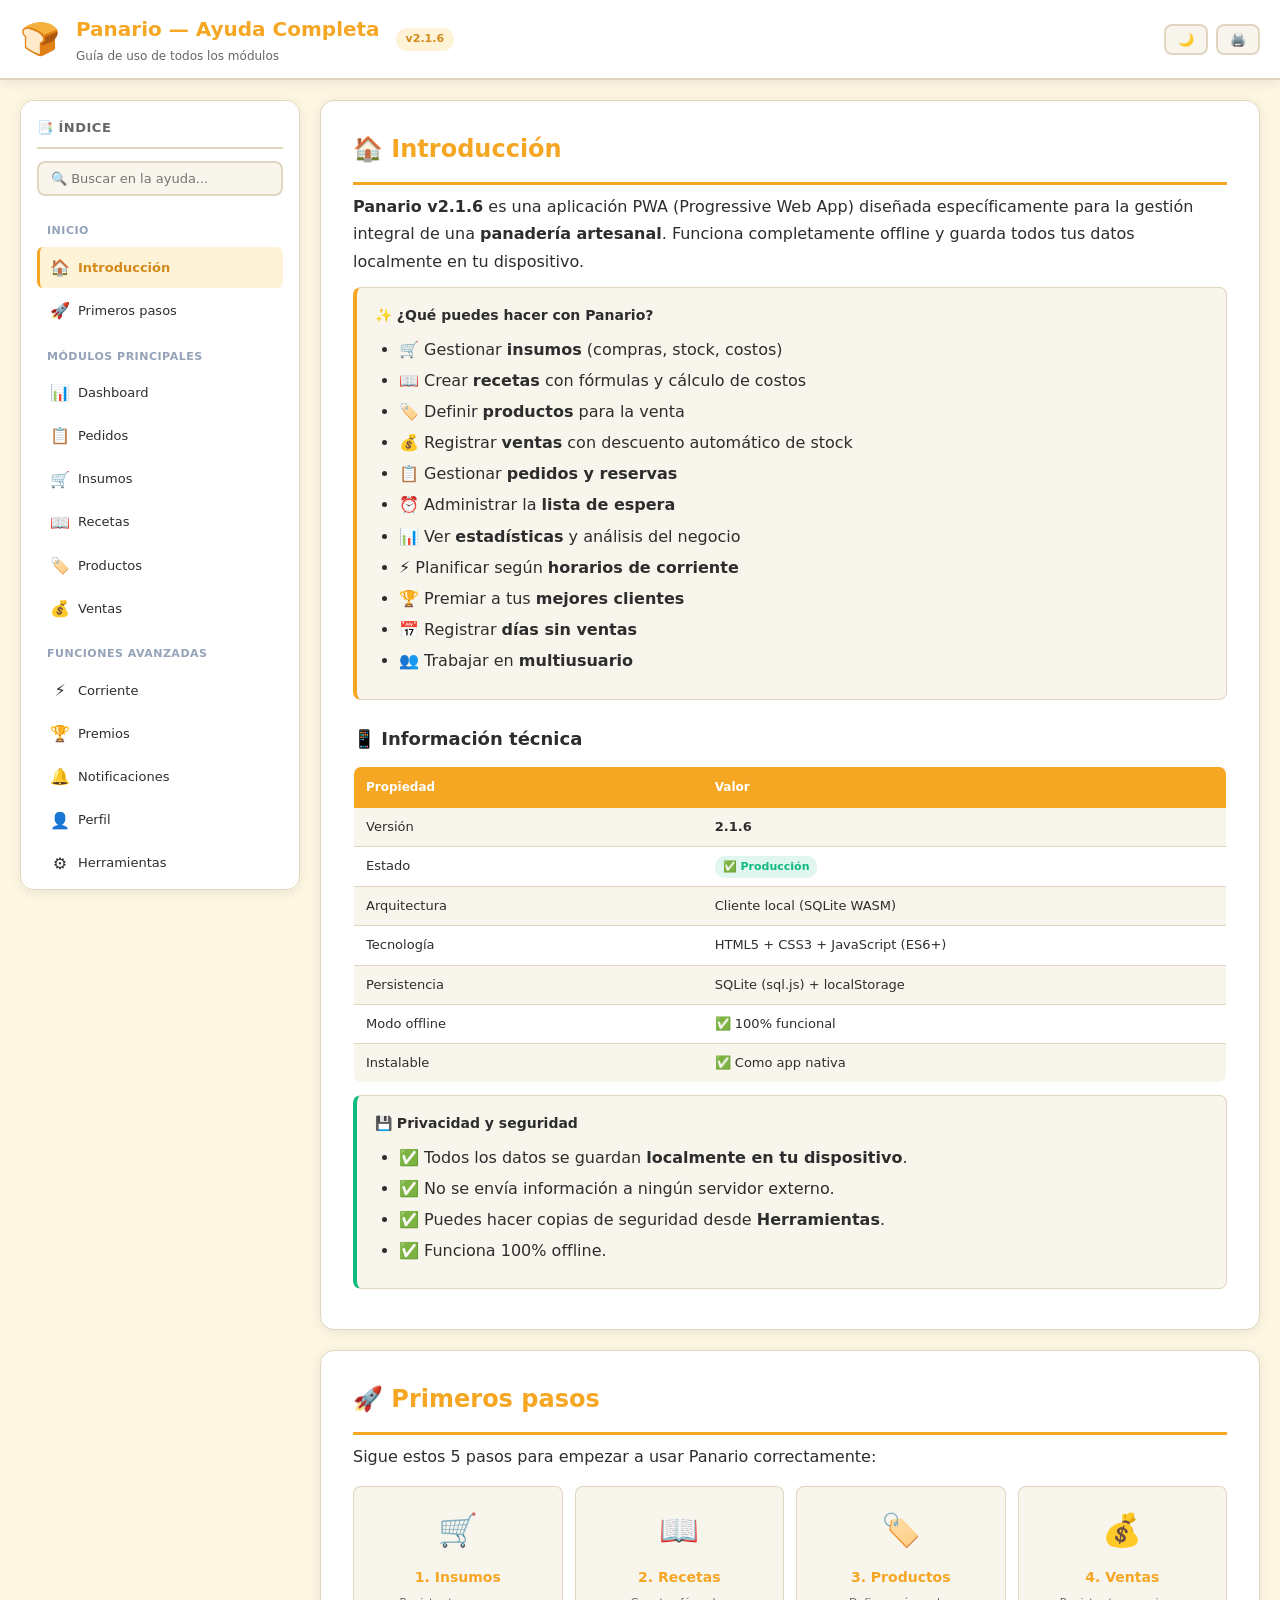
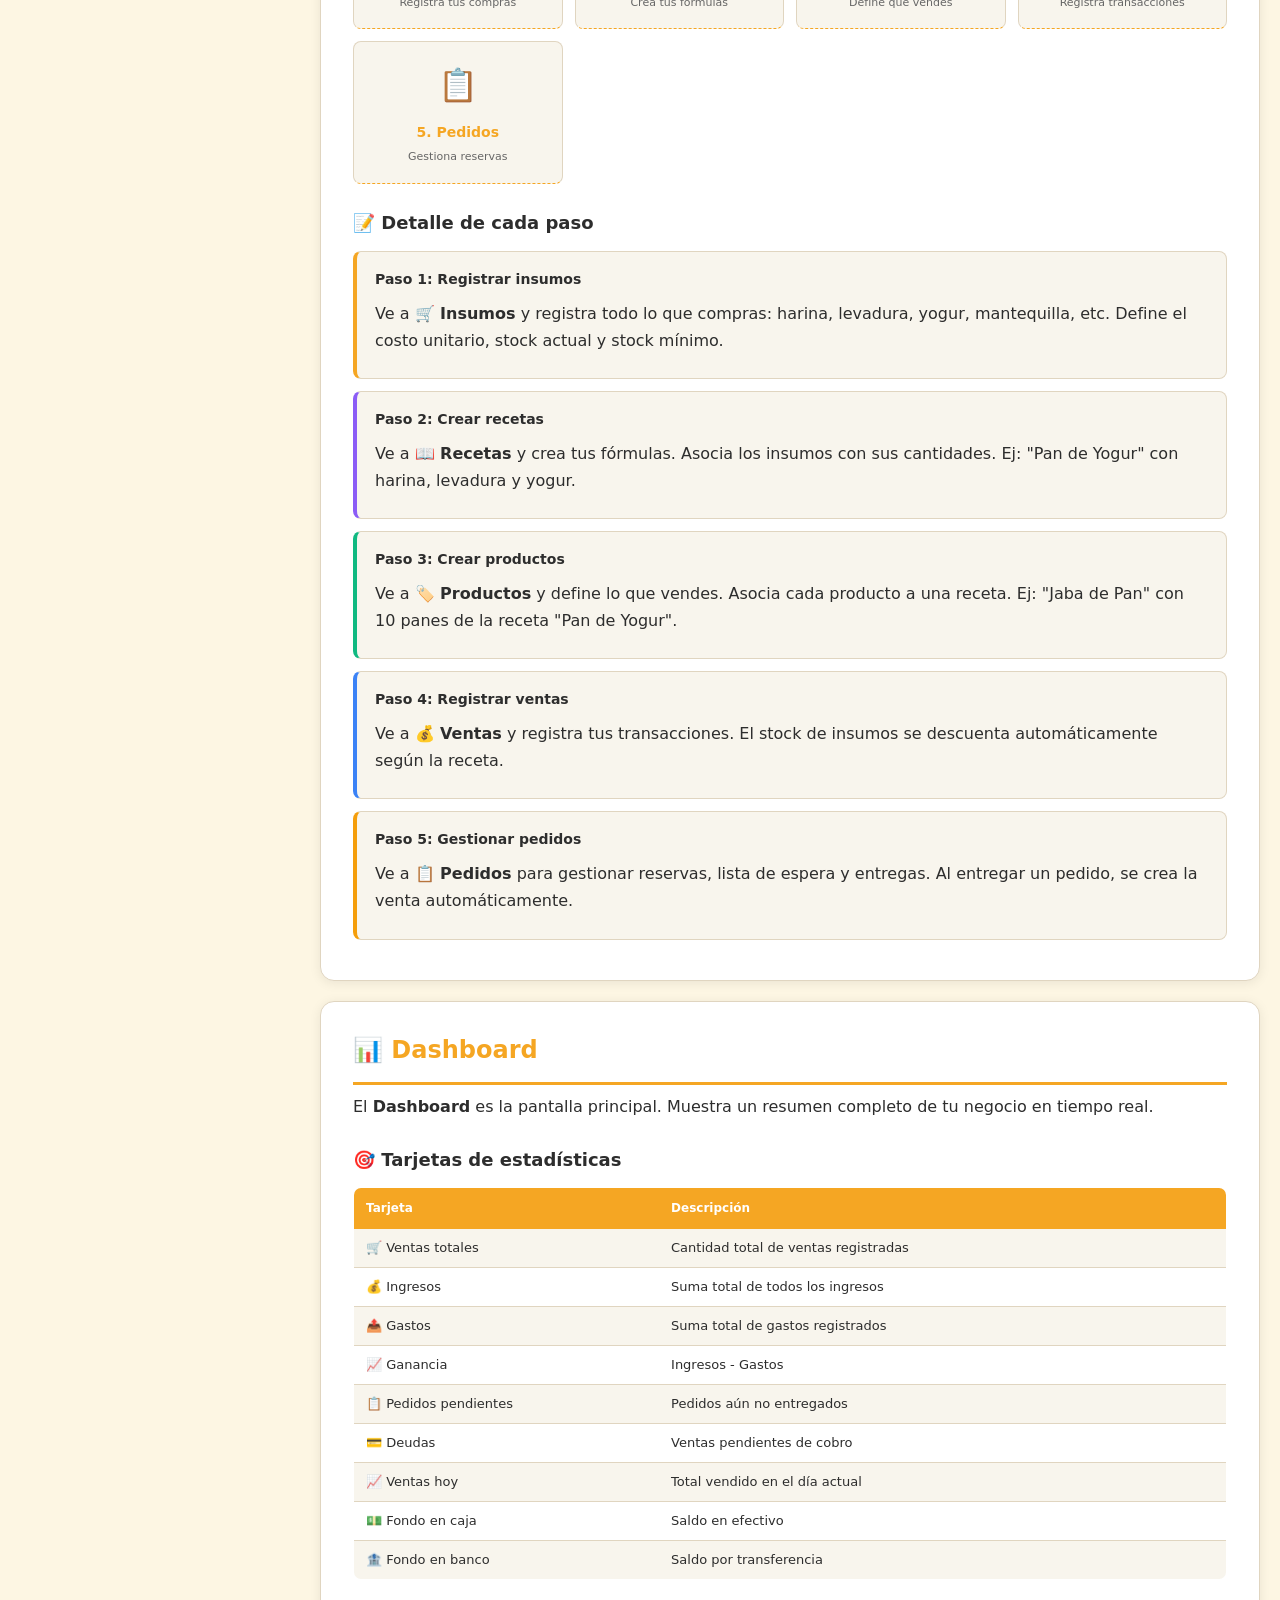
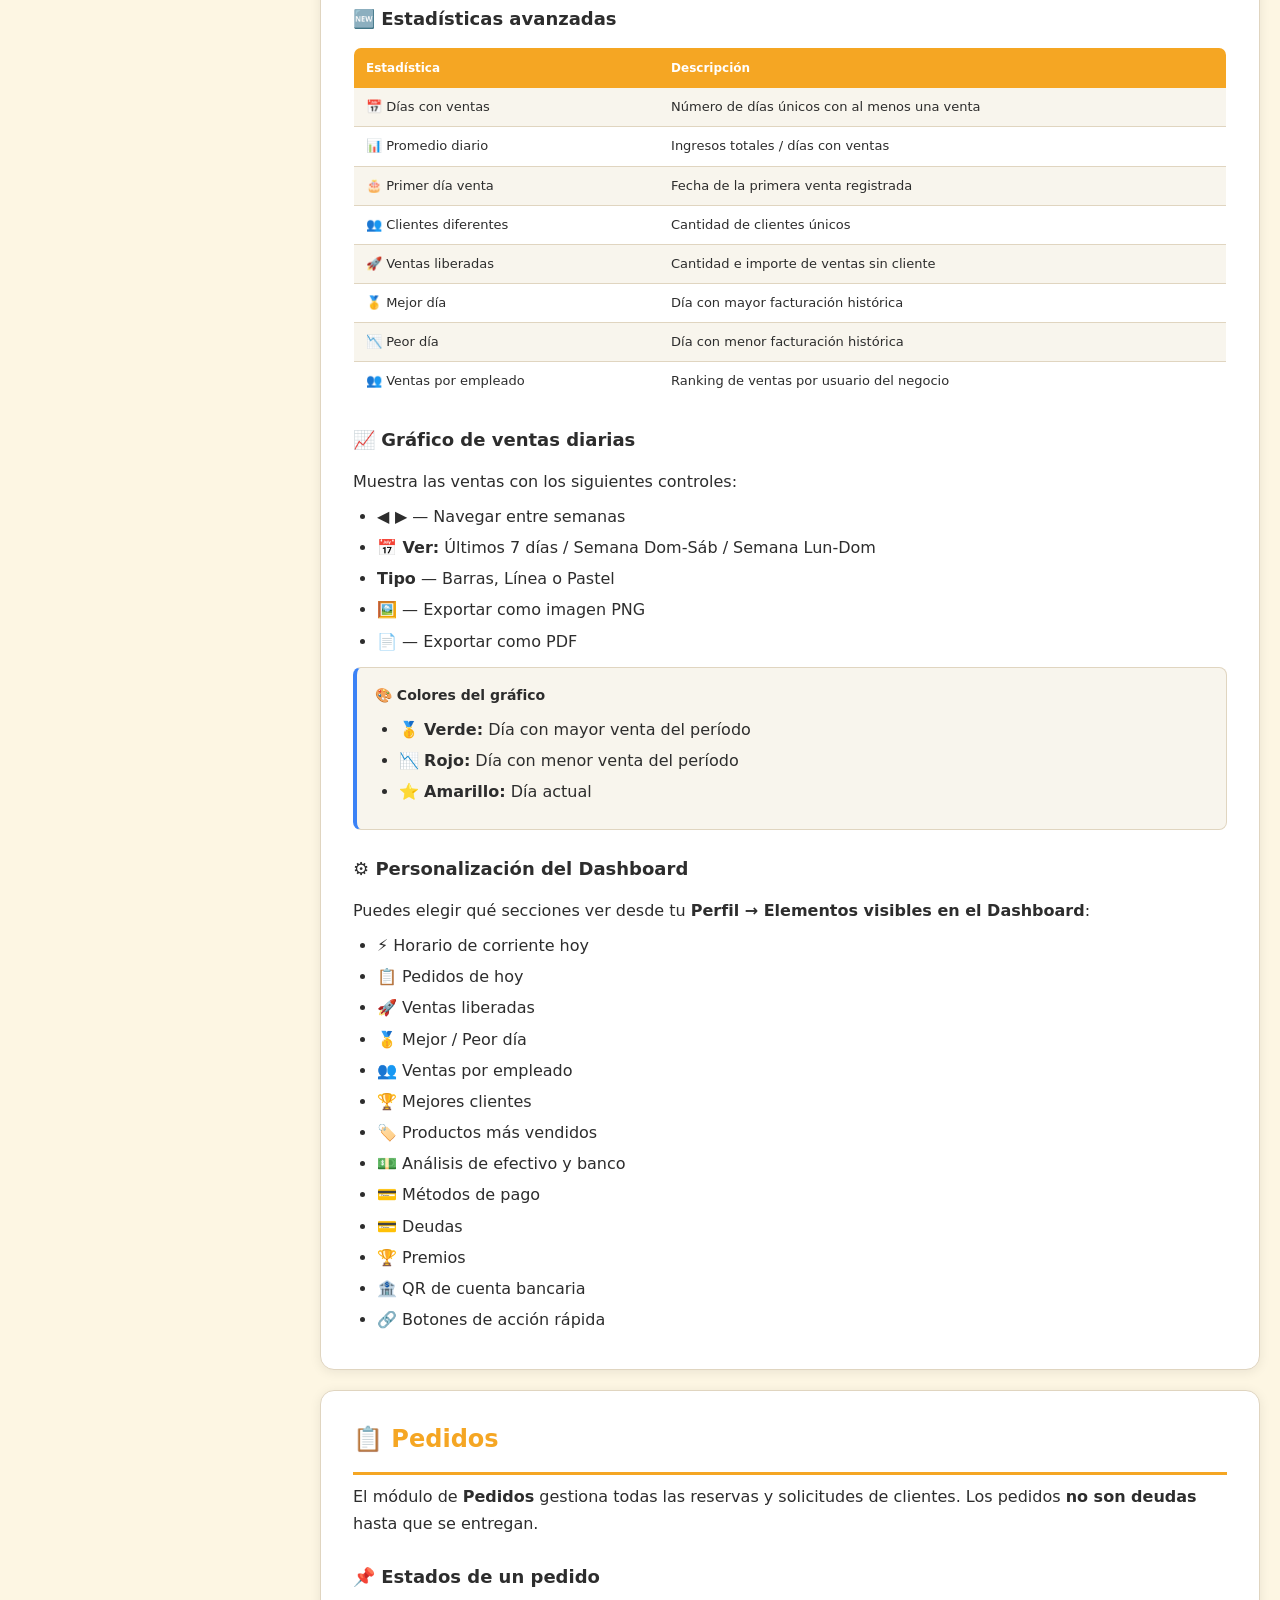
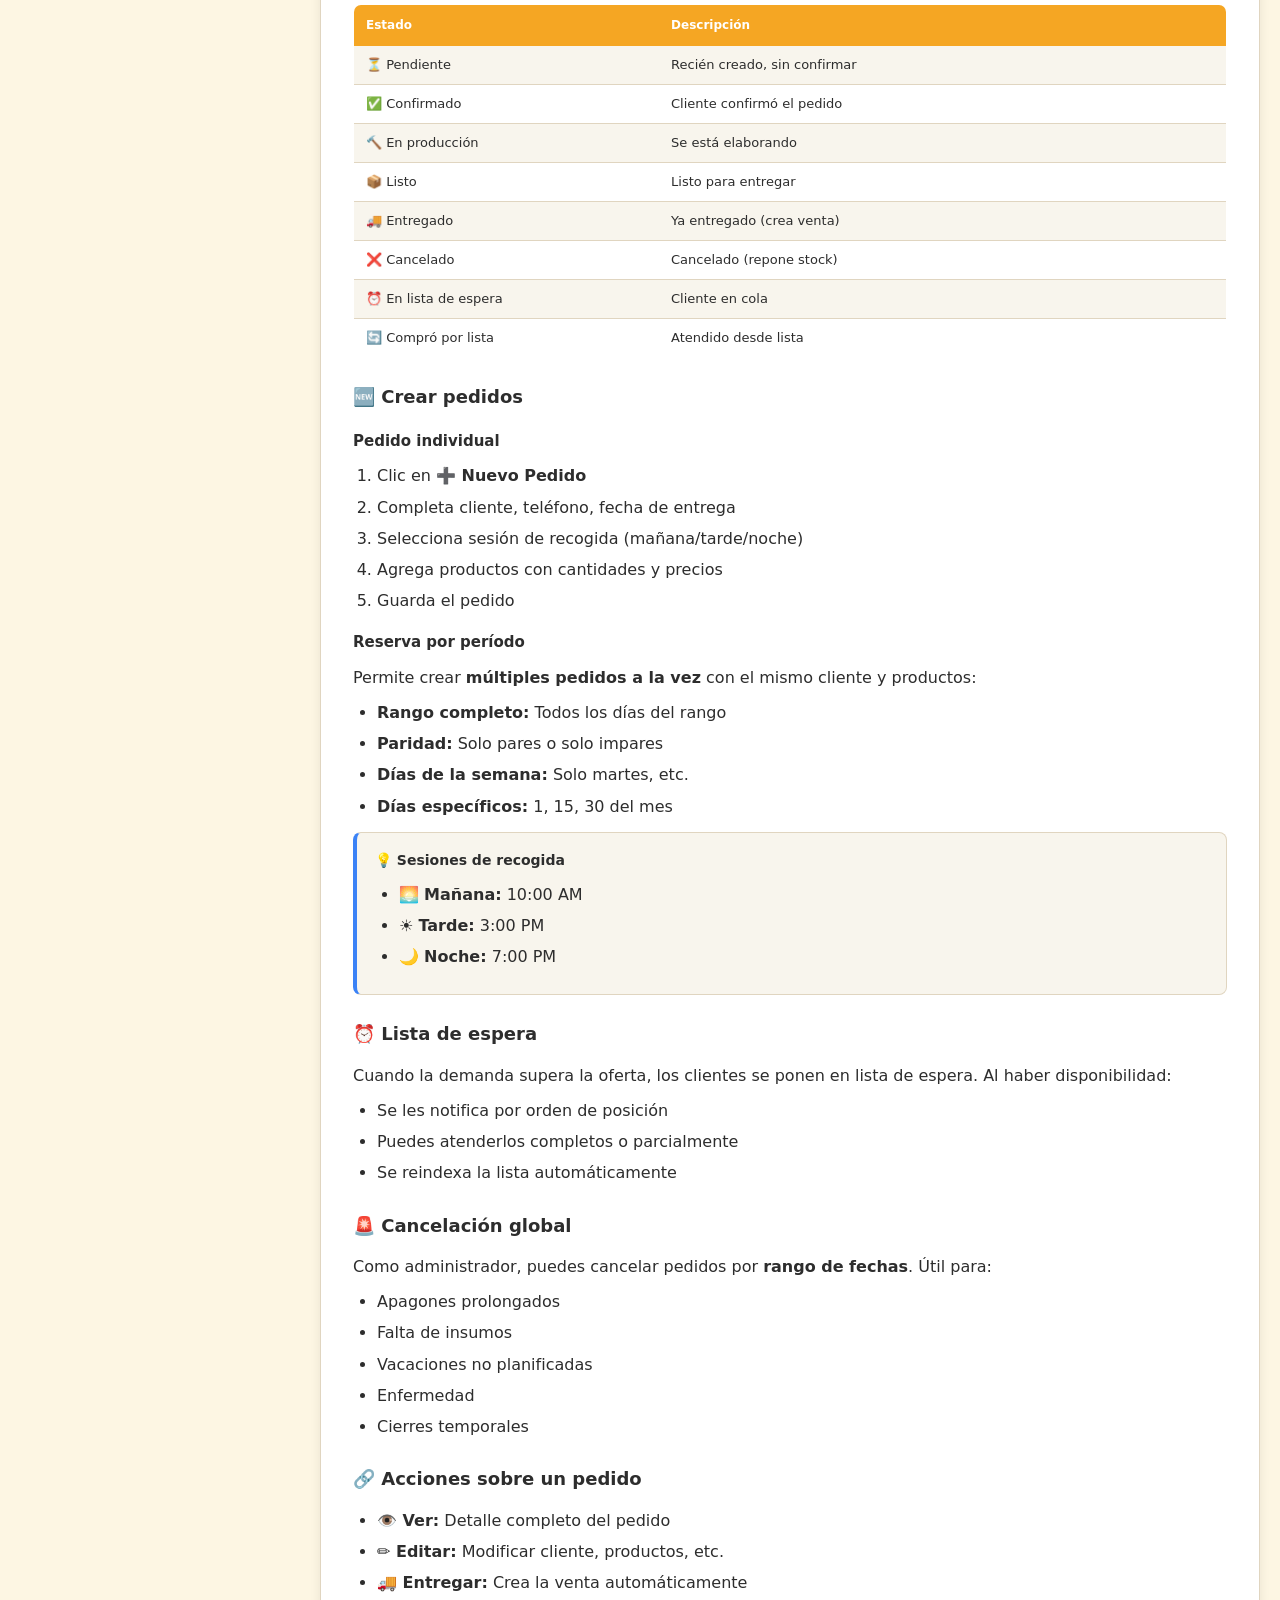
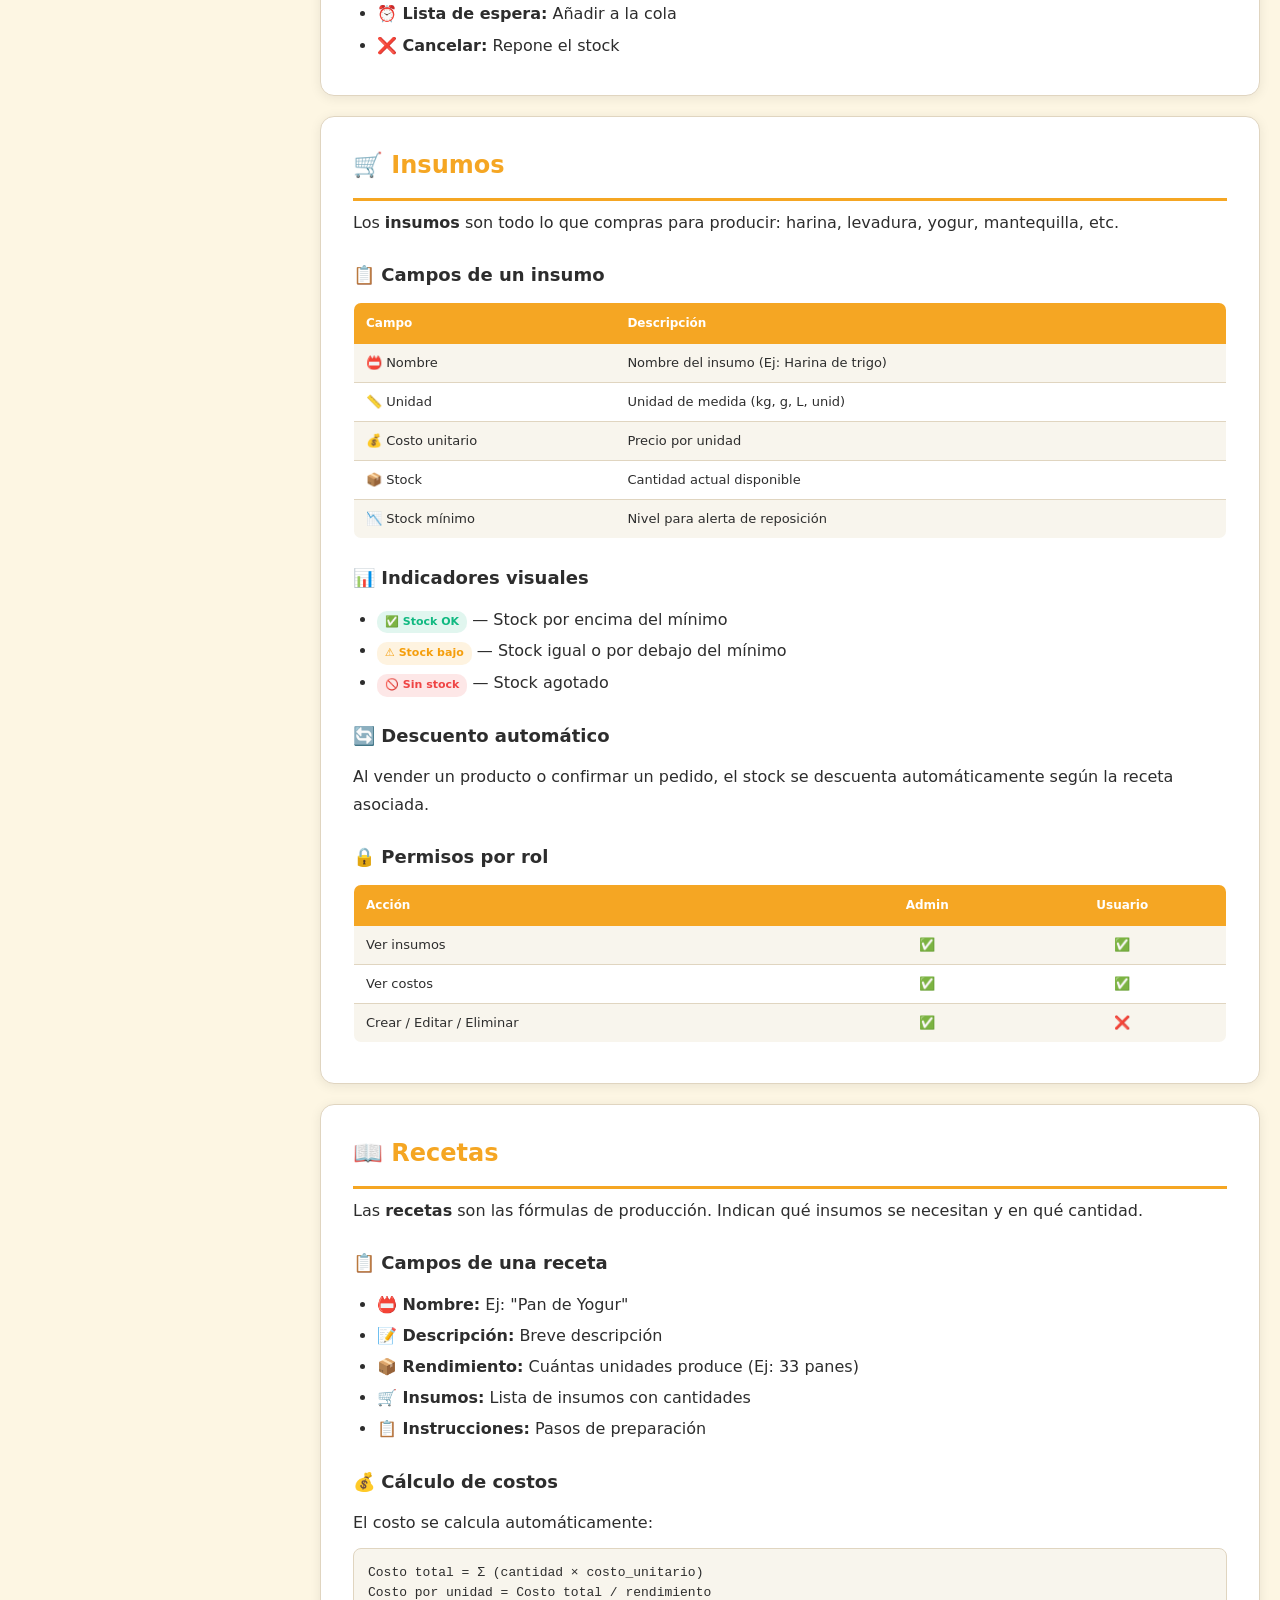
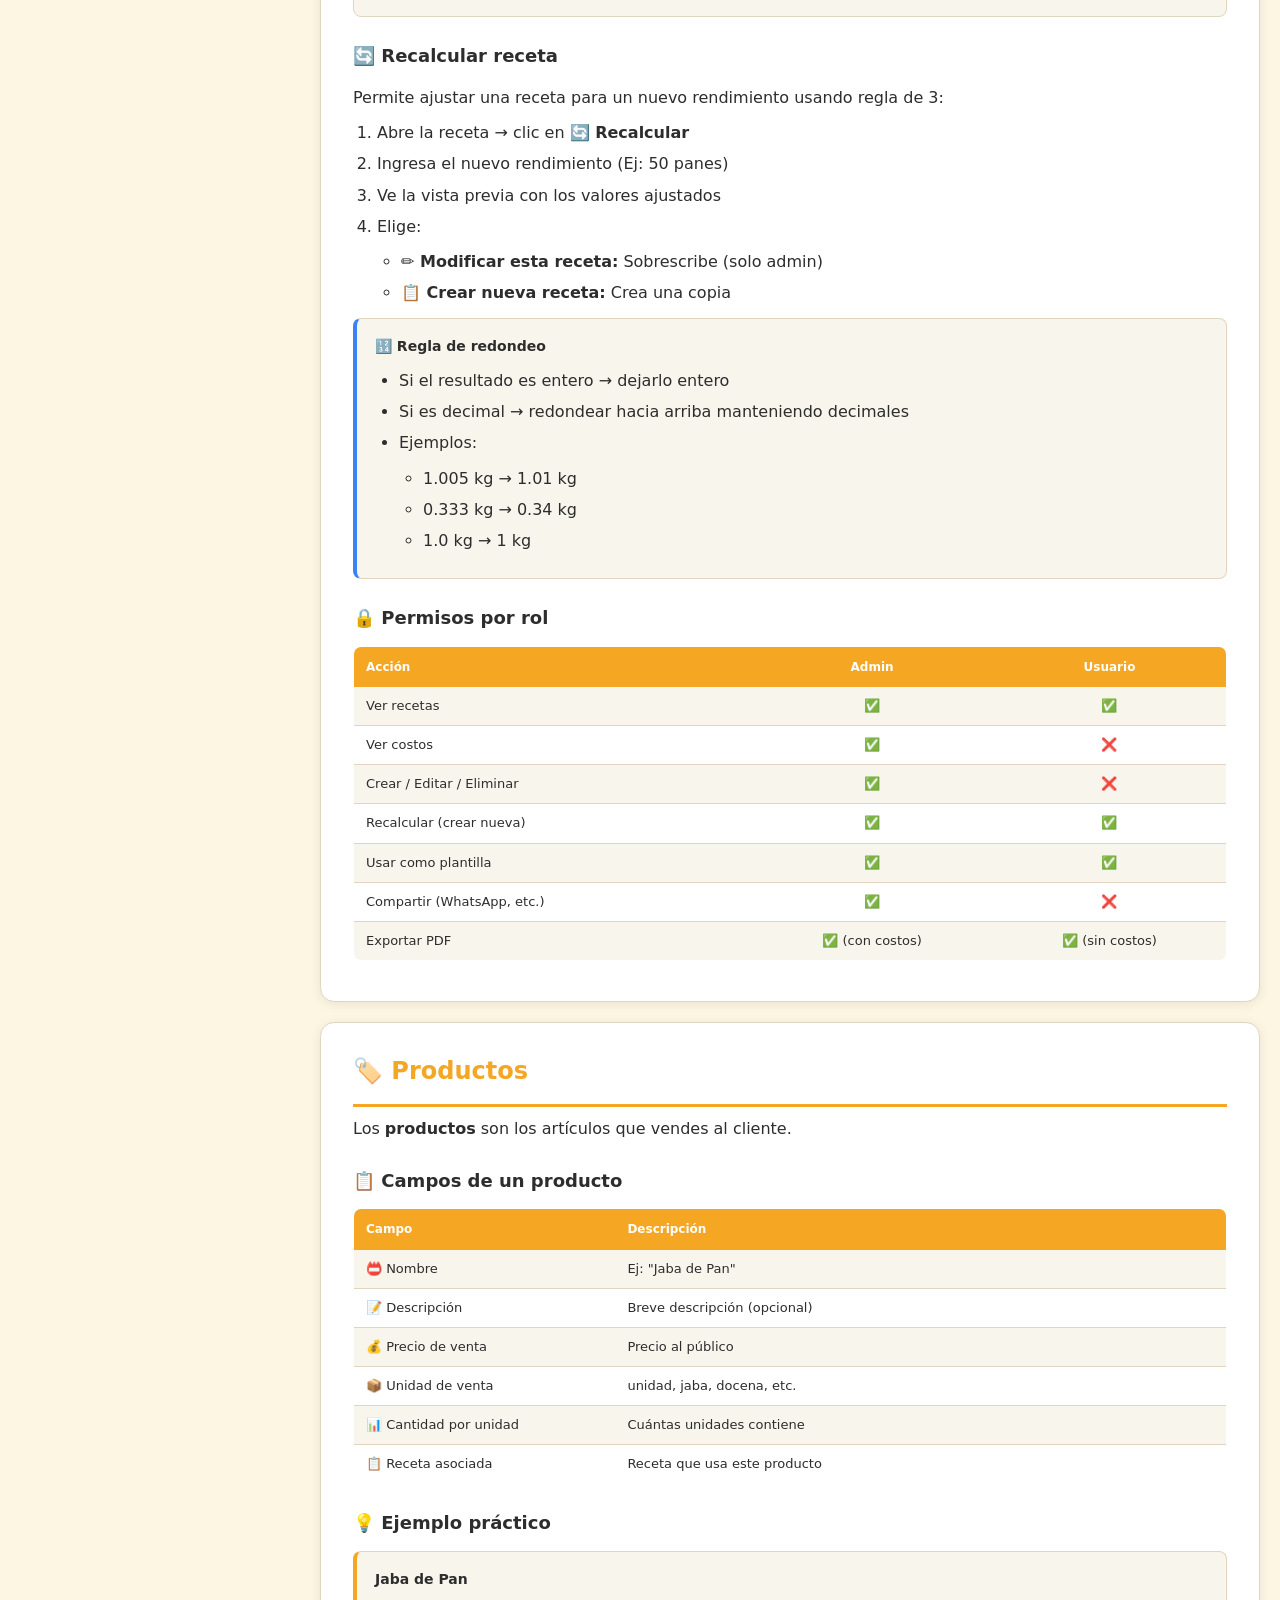
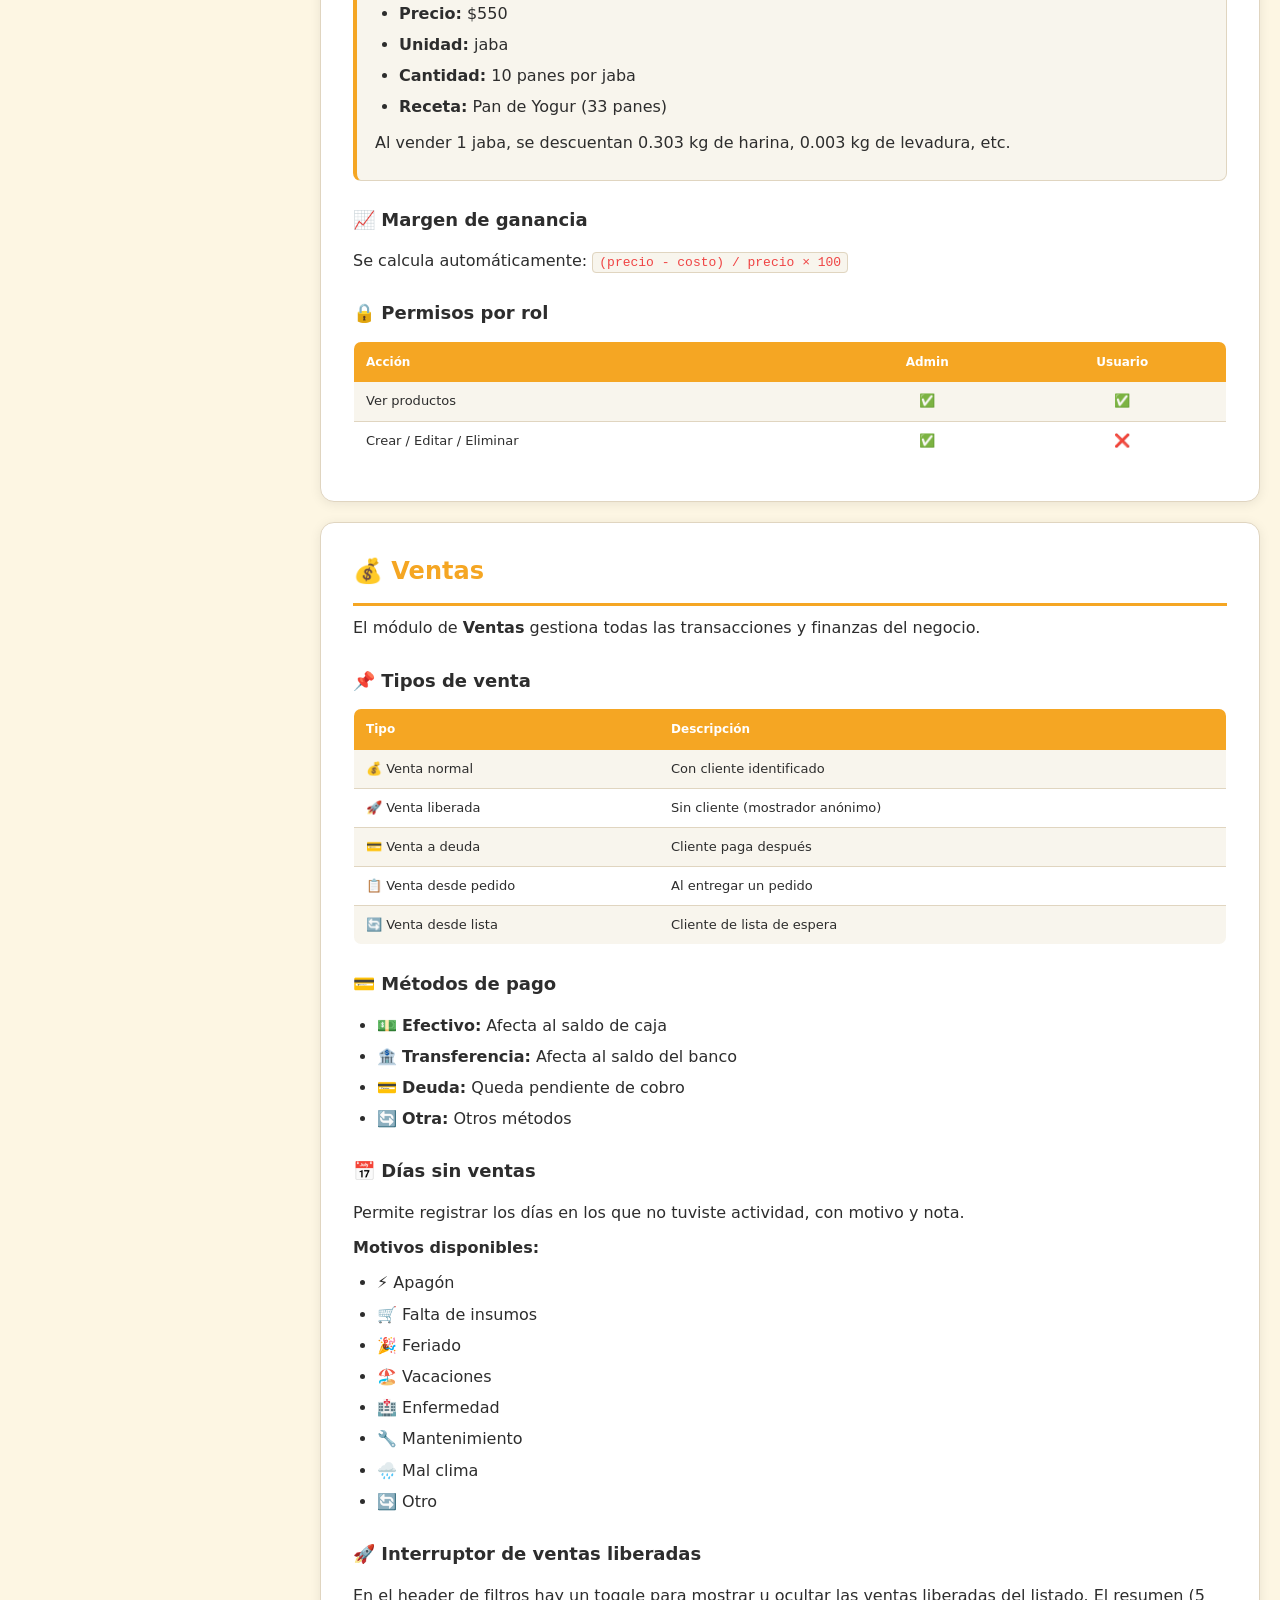
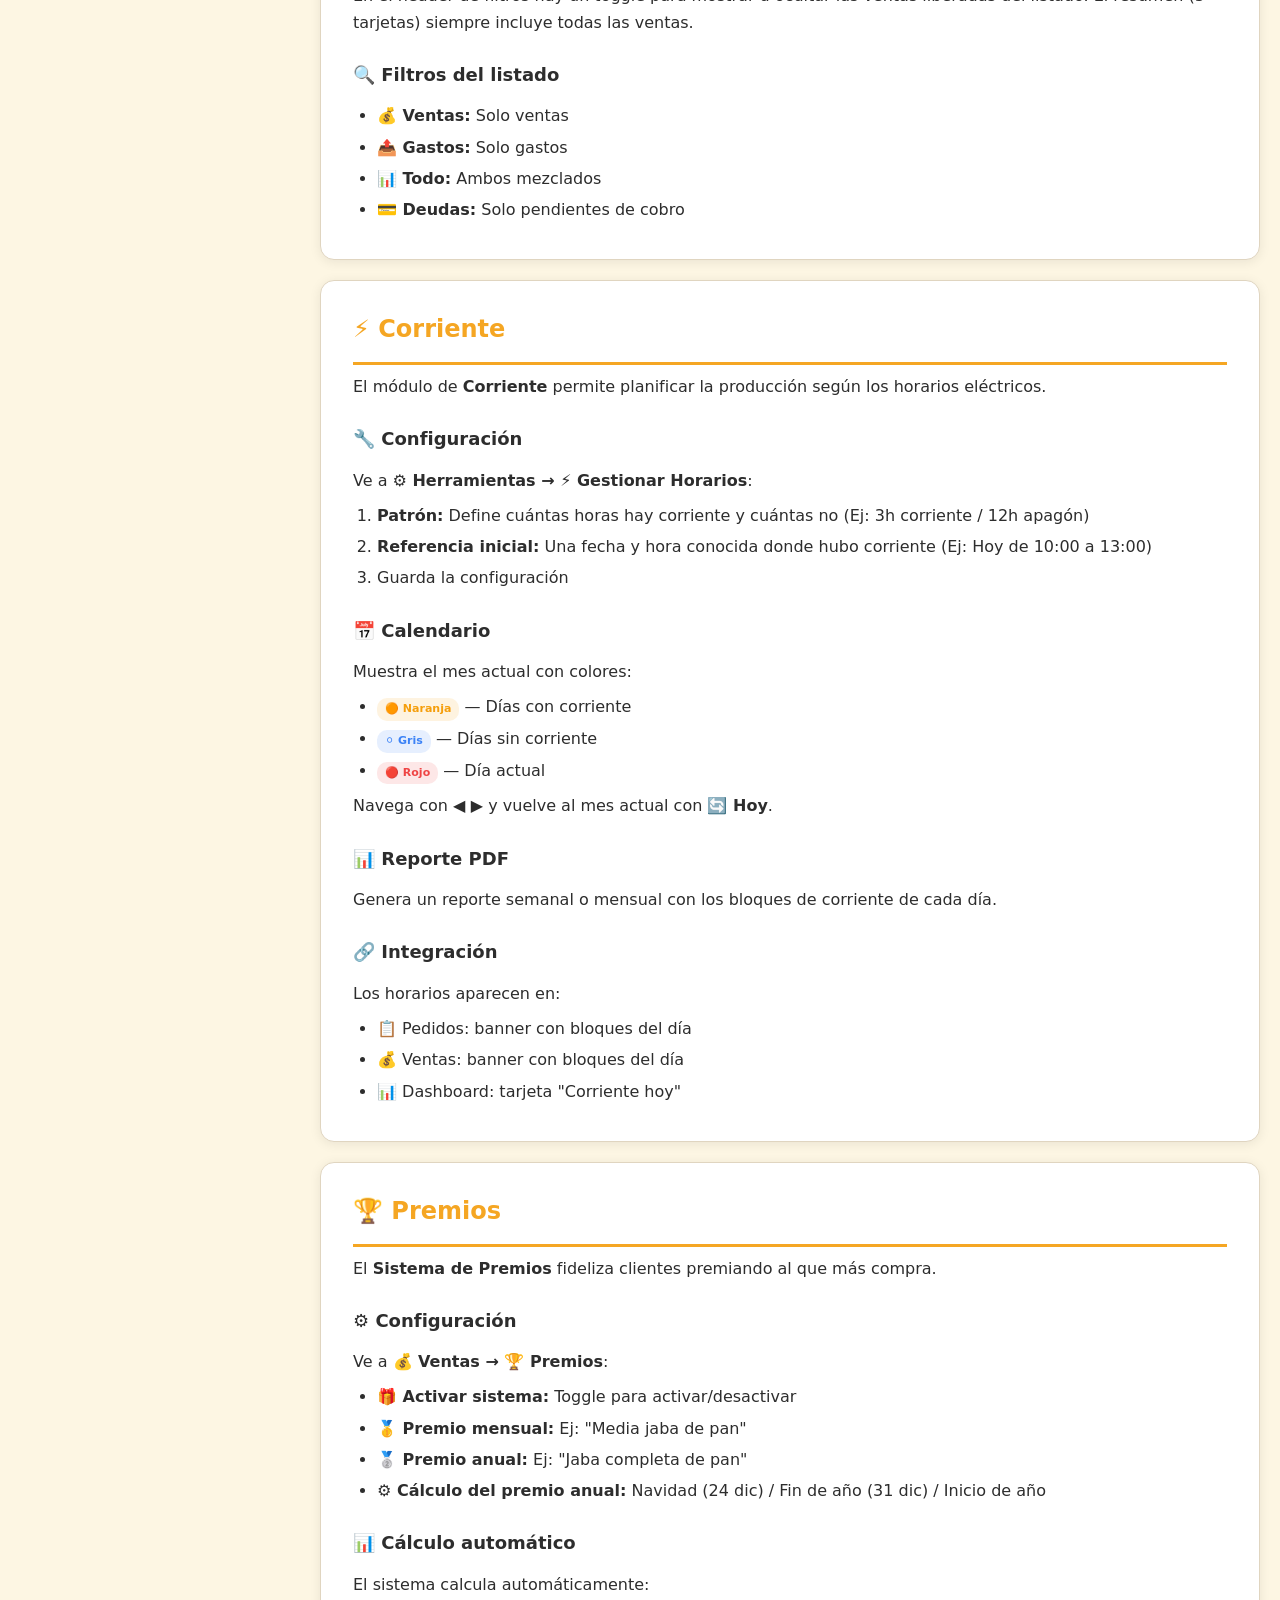
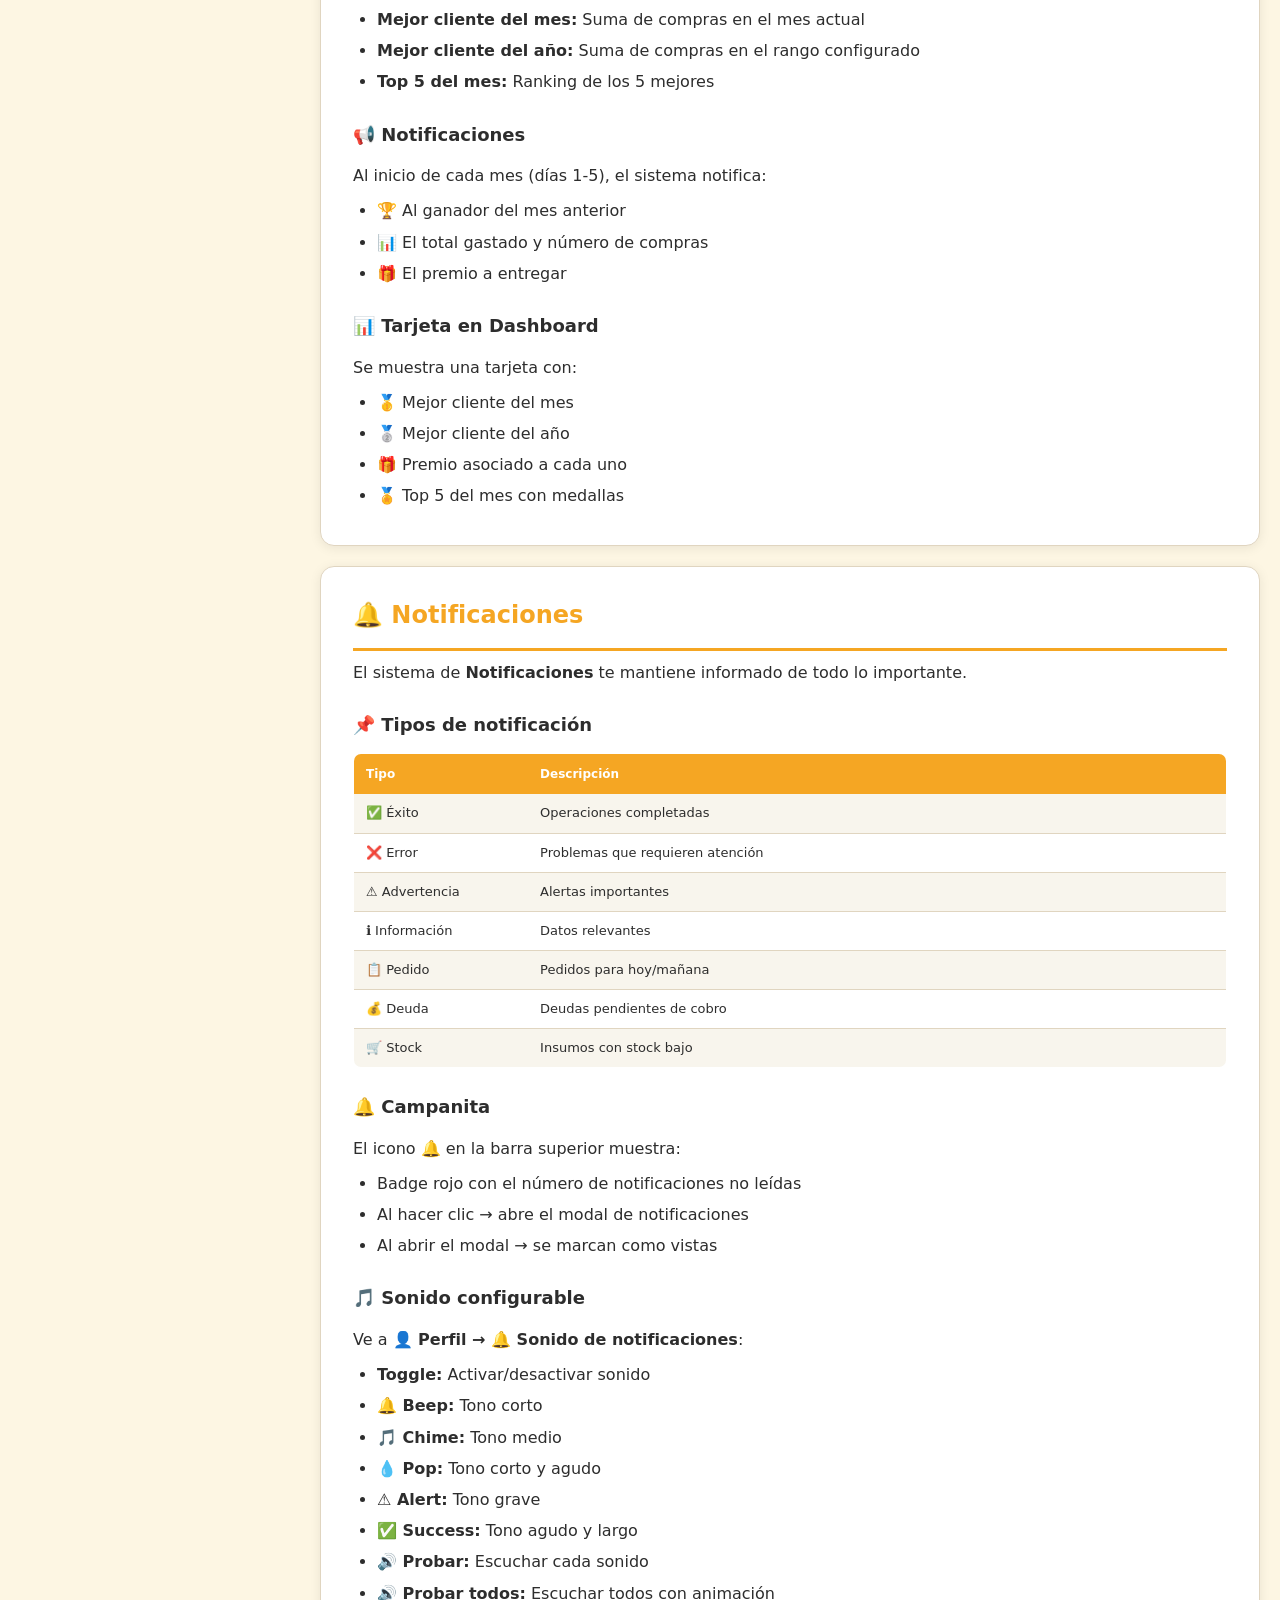
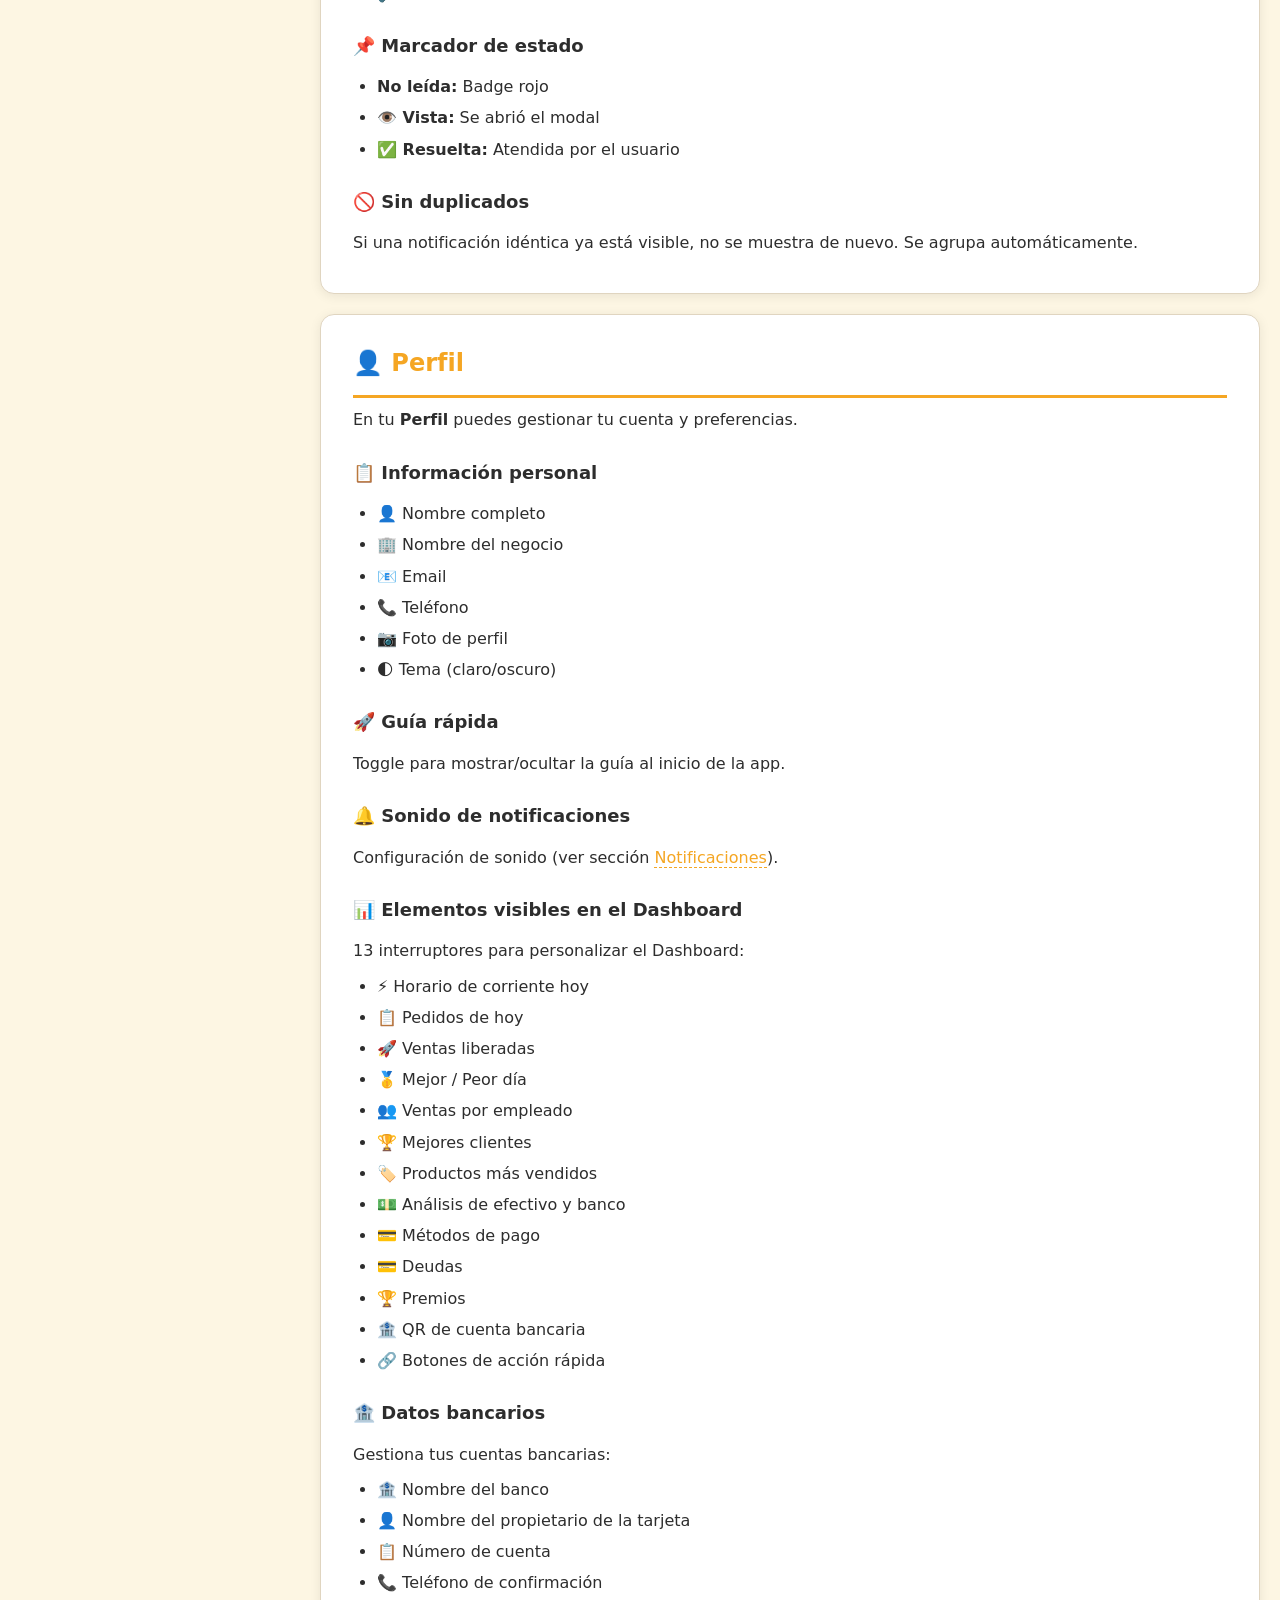
==== commit 39bb62be: "Modal de Ayuda a pantalla completa" ====
--- a/ayuda-panario.html
+++ b/ayuda-panario.html
@@ -1,1897 +1,2100 @@
-<!DOCTYPE html>
-<html lang="es">
-<head>
-    <meta charset="UTF-8">
-    <meta name="viewport" content="width=device-width, initial-scale=1.0">
-    <title>Panario v2.0.2 — Ayuda Completa</title>
-    <style>
-        /* ============================================================
-           RESET Y VARIABLES
-           ============================================================ */
-        * {
-            margin: 0;
-            padding: 0;
-            box-sizing: border-box;
-            font-family: system-ui, -apple-system, 'Segoe UI', Roboto, 'Helvetica Neue', sans-serif;
-        }
-
-        :root {
-            --bg: #fdf6e3;
-            --bg-card: #ffffff;
-            --bg-alt: #f8f5ed;
-            --text: #2d2d2d;
-            --text-light: #666;
-            --text-muted: #94a3b8;
-            --primary: #f5a623;
-            --primary-dark: #d4891b;
-            --primary-light: #fef3d6;
-            --border: #e0d5c0;
-            --border-light: #f0ebe0;
-            --success: #10b981;
-            --success-bg: #10b98120;
-            --danger: #ef4444;
-            --danger-bg: #ef444420;
-            --warning: #f59e0b;
-            --warning-bg: #f59e0b20;
-            --info: #3b82f6;
-            --info-bg: #3b82f620;
-            --purple: #8b5cf6;
-            --purple-bg: #8b5cf620;
-            --shadow: 0 2px 12px rgba(0,0,0,0.08);
-            --shadow-lg: 0 20px 60px rgba(0,0,0,0.15);
-            --radius: 14px;
-            --radius-sm: 8px;
-            --header-height: 70px;
-            --sidebar-width: 280px;
-        }
-
-        [data-theme="dark"] {
-            --bg: #0d0d0d;
-            --bg-card: #1a1a1a;
-            --bg-alt: #141414;
-            --text: #e8e0d5;
-            --text-light: #a0a0a0;
-            --text-muted: #707070;
-            --primary: #f5a623;
-            --primary-light: #2a2010;
-            --border: #3a3a3a;
-            --border-light: #2a2a2a;
-            --shadow: 0 2px 12px rgba(0,0,0,0.6);
-            --shadow-lg: 0 20px 60px rgba(0,0,0,0.8);
-        }
-
-        html {
-            scroll-behavior: smooth;
-        }
-
-        body {
-            background: var(--bg);
-            color: var(--text);
-            line-height: 1.7;
-            min-height: 100vh;
-            display: flex;
-            flex-direction: column;
-        }
-
-        /* ============================================================
-           HEADER
-           ============================================================ */
-        header.help-header {
-            position: sticky;
-            top: 0;
-            z-index: 100;
-            background: var(--bg-card);
-            border-bottom: 2px solid var(--border);
-            padding: 12px 20px;
-            display: flex;
-            align-items: center;
-            gap: 16px;
-            box-shadow: var(--shadow);
-            flex-wrap: wrap;
-        }
-
-        .help-logo {
-            font-size: 32px;
-            line-height: 1;
-        }
-
-        .help-title {
-            font-size: 20px;
-            font-weight: 700;
-            color: var(--primary);
-            margin: 0;
-        }
-
-        .help-subtitle {
-            font-size: 12px;
-            color: var(--text-light);
-            margin: 0;
-        }
-
-        .help-version {
-            font-size: 11px;
-            background: var(--primary-light);
-            color: var(--primary-dark);
-            padding: 2px 10px;
-            border-radius: 12px;
-            font-weight: 600;
-            margin-left: auto;
-        }
-
-        .help-controls {
-            display: flex;
-            gap: 8px;
-            align-items: center;
-            margin-left: auto;
-        }
-
-        .help-btn {
-            background: var(--bg-alt);
-            border: 2px solid var(--border);
-            border-radius: var(--radius-sm);
-            padding: 6px 12px;
-            font-size: 13px;
-            cursor: pointer;
-            color: var(--text);
-            font-weight: 500;
-            transition: all 0.2s;
-            display: inline-flex;
-            align-items: center;
-            gap: 6px;
-        }
-
-        .help-btn:hover {
-            border-color: var(--primary);
-            color: var(--primary);
-            transform: translateY(-1px);
-        }
-
-        .help-btn.primary {
-            background: var(--primary);
-            color: #fff;
-            border-color: var(--primary);
-        }
-
-        .help-btn.primary:hover {
-            background: var(--primary-dark);
-            color: #fff;
-        }
-
-        /* ============================================================
-           LAYOUT PRINCIPAL
-           ============================================================ */
-        .help-layout {
-            display: flex;
-            flex: 1;
-            max-width: 1400px;
-            margin: 0 auto;
-            width: 100%;
-            padding: 20px;
-            gap: 20px;
-            align-items: flex-start;
-        }
-
-        /* ============================================================
-           SIDEBAR / ÍNDICE
-           ============================================================ */
-        aside.help-sidebar {
-            width: var(--sidebar-width);
-            flex-shrink: 0;
-            position: sticky;
-            top: calc(var(--header-height) + 20px);
-            max-height: calc(100vh - var(--header-height) - 40px);
-            overflow-y: auto;
-            background: var(--bg-card);
-            border: 1px solid var(--border);
-            border-radius: var(--radius);
-            padding: 16px;
-            box-shadow: var(--shadow);
-        }
-
-        .sidebar-title {
-            font-size: 13px;
-            font-weight: 700;
-            color: var(--text-light);
-            text-transform: uppercase;
-            letter-spacing: 0.5px;
-            margin-bottom: 12px;
-            padding-bottom: 8px;
-            border-bottom: 2px solid var(--border);
-        }
-
-        .sidebar-search {
-            width: 100%;
-            padding: 8px 12px;
-            border: 2px solid var(--border);
-            border-radius: var(--radius-sm);
-            background: var(--bg-alt);
-            color: var(--text);
-            font-size: 13px;
-            margin-bottom: 12px;
-            transition: border-color 0.2s;
-        }
-
-        .sidebar-search:focus {
-            outline: none;
-            border-color: var(--primary);
-        }
-
-        .sidebar-nav {
-            list-style: none;
-            display: flex;
-            flex-direction: column;
-            gap: 2px;
-        }
-
-        .sidebar-nav li a {
-            display: flex;
-            align-items: center;
-            gap: 8px;
-            padding: 7px 10px;
-            color: var(--text);
-            text-decoration: none;
-            border-radius: 6px;
-            font-size: 13px;
-            transition: all 0.15s;
-            border-left: 3px solid transparent;
-        }
-
-        .sidebar-nav li a:hover {
-            background: var(--bg-alt);
-            border-left-color: var(--primary);
-        }
-
-        .sidebar-nav li a.active {
-            background: var(--primary-light);
-            color: var(--primary-dark);
-            font-weight: 600;
-            border-left-color: var(--primary);
-        }
-
-        .sidebar-nav .nav-section {
-            font-size: 11px;
-            font-weight: 700;
-            color: var(--text-muted);
-            text-transform: uppercase;
-            letter-spacing: 0.5px;
-            padding: 10px 10px 4px 10px;
-            margin-top: 4px;
-        }
-
-        .sidebar-nav .nav-icon {
-            font-size: 16px;
-            width: 20px;
-            text-align: center;
-            flex-shrink: 0;
-        }
-
-        /* ============================================================
-           CONTENIDO PRINCIPAL
-           ============================================================ */
-        main.help-content {
-            flex: 1;
-            min-width: 0;
-            display: flex;
-            flex-direction: column;
-            gap: 20px;
-        }
-
-        section.help-section {
-            background: var(--bg-card);
-            border: 1px solid var(--border);
-            border-radius: var(--radius);
-            padding: 28px 32px;
-            box-shadow: var(--shadow);
-            scroll-margin-top: calc(var(--header-height) + 20px);
-        }
-
-        section.help-section h2 {
-            font-size: 24px;
-            color: var(--primary);
-            margin: 0 0 8px 0;
-            display: flex;
-            align-items: center;
-            gap: 10px;
-            padding-bottom: 12px;
-            border-bottom: 3px solid var(--primary);
-        }
-
-        section.help-section h3 {
-            font-size: 18px;
-            color: var(--text);
-            margin: 24px 0 12px 0;
-            display: flex;
-            align-items: center;
-            gap: 8px;
-        }
-
-        section.help-section h4 {
-            font-size: 15px;
-            color: var(--text);
-            margin: 16px 0 8px 0;
-        }
-
-        section.help-section p {
-            margin: 8px 0;
-            color: var(--text);
-        }
-
-        section.help-section ul,
-        section.help-section ol {
-            margin: 8px 0 8px 24px;
-            color: var(--text);
-        }
-
-        section.help-section li {
-            margin: 4px 0;
-        }
-
-        section.help-section a {
-            color: var(--primary);
-            text-decoration: none;
-            border-bottom: 1px dashed var(--primary);
-        }
-
-        section.help-section a:hover {
-            color: var(--primary-dark);
-        }
-
-        section.help-section code {
-            background: var(--bg-alt);
-            padding: 2px 6px;
-            border-radius: 4px;
-            font-family: 'SF Mono', Monaco, Consolas, monospace;
-            font-size: 13px;
-            border: 1px solid var(--border);
-            color: var(--danger);
-        }
-
-        section.help-section pre {
-            background: var(--bg-alt);
-            padding: 14px;
-            border-radius: var(--radius-sm);
-            overflow-x: auto;
-            border: 1px solid var(--border);
-            font-family: 'SF Mono', Monaco, Consolas, monospace;
-            font-size: 12px;
-            line-height: 1.5;
-            margin: 12px 0;
-        }
-
-        section.help-section pre code {
-            background: none;
-            padding: 0;
-            border: none;
-            color: var(--text);
-        }
-
-        /* ============================================================
-           CARDS
-           ============================================================ */
-        .card-help {
-            background: var(--bg-alt);
-            border: 1px solid var(--border);
-            border-radius: var(--radius-sm);
-            padding: 16px 18px;
-            margin: 12px 0;
-        }
-
-        .card-help.info { border-left: 4px solid var(--info); }
-        .card-help.success { border-left: 4px solid var(--success); }
-        .card-help.warning { border-left: 4px solid var(--warning); }
-        .card-help.danger { border-left: 4px solid var(--danger); }
-        .card-help.primary { border-left: 4px solid var(--primary); }
-        .card-help.purple { border-left: 4px solid var(--purple); }
-
-        .card-help-title {
-            font-weight: 700;
-            font-size: 14px;
-            margin-bottom: 6px;
-            display: flex;
-            align-items: center;
-            gap: 8px;
-        }
-
-        /* ============================================================
-           TABLAS
-           ============================================================ */
-        table.help-table {
-            width: 100%;
-            border-collapse: collapse;
-            margin: 12px 0;
-            font-size: 13px;
-            border: 1px solid var(--border);
-            border-radius: var(--radius-sm);
-            overflow: hidden;
-        }
-
-        table.help-table th {
-            background: var(--primary);
-            color: #fff;
-            padding: 10px 12px;
-            text-align: left;
-            font-size: 12px;
-            font-weight: 700;
-        }
-
-        table.help-table td {
-            padding: 8px 12px;
-            border-bottom: 1px solid var(--border);
-            vertical-align: top;
-        }
-
-        table.help-table tr:nth-child(even) td {
-            background: var(--bg-alt);
-        }
-
-        table.help-table tr:last-child td {
-            border-bottom: none;
-        }
-
-        /* ============================================================
-           BADGES
-           ============================================================ */
-        .badge-help {
-            display: inline-block;
-            padding: 2px 8px;
-            border-radius: 10px;
-            font-size: 11px;
-            font-weight: 600;
-        }
-
-        .badge-success { background: var(--success-bg); color: var(--success); }
-        .badge-danger { background: var(--danger-bg); color: var(--danger); }
-        .badge-warning { background: var(--warning-bg); color: var(--warning); }
-        .badge-info { background: var(--info-bg); color: var(--info); }
-        .badge-primary { background: var(--primary-light); color: var(--primary-dark); }
-        .badge-purple { background: var(--purple-bg); color: var(--purple); }
-
-        /* ============================================================
-           FAQ / ACORDEÓN
-           ============================================================ */
-        details.faq-item {
-            background: var(--bg-alt);
-            border: 1px solid var(--border);
-            border-radius: var(--radius-sm);
-            padding: 12px 16px;
-            margin-bottom: 8px;
-            transition: all 0.2s;
-        }
-
-        details.faq-item[open] {
-            border-color: var(--primary);
-        }
-
-        details.faq-item summary {
-            cursor: pointer;
-            font-weight: 600;
-            font-size: 14px;
-            color: var(--text);
-            list-style: none;
-            display: flex;
-            align-items: center;
-            gap: 8px;
-        }
-
-        details.faq-item summary::-webkit-details-marker {
-            display: none;
-        }
-
-        details.faq-item summary::before {
-            content: '▶';
-            font-size: 10px;
-            color: var(--primary);
-            transition: transform 0.2s;
-            display: inline-block;
-        }
-
-        details.faq-item[open] summary::before {
-            transform: rotate(90deg);
-        }
-
-        details.faq-item .faq-answer {
-            margin-top: 10px;
-            padding-top: 10px;
-            border-top: 1px dashed var(--border);
-            font-size: 13px;
-            color: var(--text-light);
-            line-height: 1.7;
-        }
-
-        /* ============================================================
-           BOTONES DE NAVEGACIÓN RÁPIDA
-           ============================================================ */
-        .quick-nav {
-            display: grid;
-            grid-template-columns: repeat(auto-fit, minmax(180px, 1fr));
-            gap: 12px;
-            margin: 16px 0;
-        }
-
-        .quick-nav-card {
-            background: var(--bg-alt);
-            border: 1px solid var(--border);
-            border-radius: var(--radius-sm);
-            padding: 16px;
-            text-align: center;
-            text-decoration: none;
-            color: var(--text);
-            transition: all 0.2s;
-            cursor: pointer;
-        }
-
-        .quick-nav-card:hover {
-            border-color: var(--primary);
-            transform: translateY(-2px);
-            box-shadow: var(--shadow);
-        }
-
-        .quick-nav-card .qnc-icon {
-            font-size: 32px;
-            display: block;
-            margin-bottom: 8px;
-        }
-
-        .quick-nav-card .qnc-title {
-            font-weight: 600;
-            font-size: 14px;
-            margin-bottom: 4px;
-        }
-
-        .quick-nav-card .qnc-desc {
-            font-size: 11px;
-            color: var(--text-light);
-        }
-
-        /* ============================================================
-           BOTÓN VOLVER ARRIBA
-           ============================================================ */
-        .back-to-top {
-            position: fixed;
-            bottom: 24px;
-            right: 24px;
-            width: 48px;
-            height: 48px;
-            border-radius: 50%;
-            background: var(--primary);
-            color: #fff;
-            border: none;
-            font-size: 22px;
-            cursor: pointer;
-            box-shadow: var(--shadow-lg);
-            opacity: 0;
-            pointer-events: none;
-            transition: all 0.3s;
-            z-index: 50;
-        }
-
-        .back-to-top.visible {
-            opacity: 1;
-            pointer-events: auto;
-        }
-
-        .back-to-top:hover {
-            background: var(--primary-dark);
-            transform: translateY(-3px);
-        }
-
-        /* ============================================================
-           FOOTER
-           ============================================================ */
-        footer.help-footer {
-            text-align: center;
-            padding: 24px;
-            color: var(--text-light);
-            font-size: 12px;
-            border-top: 1px solid var(--border);
-            margin-top: 20px;
-        }
-
-        /* ============================================================
-           RESPONSIVE
-           ============================================================ */
-        @media (max-width: 900px) {
-            .help-layout {
-                flex-direction: column;
-                padding: 12px;
-            }
-
-            aside.help-sidebar {
-                width: 100%;
-                position: static;
-                max-height: 300px;
-            }
-
-            section.help-section {
-                padding: 20px;
-            }
-
-            section.help-section h2 {
-                font-size: 20px;
-            }
-
-            section.help-section h3 {
-                font-size: 16px;
-            }
-        }
-
-        @media (max-width: 500px) {
-            header.help-header {
-                padding: 10px 12px;
-            }
-
-            .help-title {
-                font-size: 16px;
-            }
-
-            .help-version {
-                font-size: 10px;
-                padding: 1px 8px;
-            }
-
-            section.help-section {
-                padding: 16px;
-                border-radius: 10px;
-            }
-
-            table.help-table {
-                font-size: 11px;
-            }
-
-            table.help-table th,
-            table.help-table td {
-                padding: 6px 8px;
-            }
-        }
-
-        /* ============================================================
-           PRINT
-           ============================================================ */
-        @media print {
-            header.help-header {
-                position: static;
-            }
-
-            aside.help-sidebar {
-                display: none;
-            }
-
-            section.help-section {
-                break-inside: avoid;
-                box-shadow: none;
-                border: 1px solid #ccc;
-            }
-
-            .back-to-top {
-                display: none;
-            }
-        }
-
-        /* ============================================================
-           SCROLLBAR
-           ============================================================ */
-        ::-webkit-scrollbar {
-            width: 8px;
-            height: 8px;
-        }
-
-        ::-webkit-scrollbar-track {
-            background: var(--bg);
-        }
-
-        ::-webkit-scrollbar-thumb {
-            background: var(--primary);
-            border-radius: 4px;
-        }
-
-        ::-webkit-scrollbar-thumb:hover {
-            background: var(--primary-dark);
-        }
-    </style>
-</head>
-<body>
-
-<!-- ============================================================
-     HEADER
-     ============================================================ -->
-<header class="help-header">
-    <span class="help-logo">🍞</span>
-    <div>
-        <h1 class="help-title">Panario — Ayuda Completa</h1>
-        <p class="help-subtitle">Guía de uso de todos los módulos</p>
-    </div>
-    <span class="help-version">v2.0.2</span>
-    <div class="help-controls">
-        <button class="help-btn" onclick="toggleTheme()" title="Cambiar tema">
-            <span id="theme-icon">🌙</span>
-        </button>
-        <button class="help-btn" onclick="window.print()" title="Imprimir / Guardar PDF">
-            🖨️
-        </button>
-    </div>
-</header>
-
-<!-- ============================================================
-     LAYOUT
-     ============================================================ -->
-<div class="help-layout">
-
-    <!-- SIDEBAR / ÍNDICE -->
-    <aside class="help-sidebar">
-        <div class="sidebar-title">📑 Índice</div>
-        <input type="text" 
-               class="sidebar-search" 
-               id="sidebar-search" 
-               placeholder="🔍 Buscar en la ayuda..."
-               oninput="filterSidebar()">
-        <ul class="sidebar-nav" id="sidebar-nav">
-            <li class="nav-section">Inicio</li>
-            <li><a href="#intro"><span class="nav-icon">🏠</span> Introducción</a></li>
-            <li><a href="#primeros-pasos"><span class="nav-icon">🚀</span> Primeros pasos</a></li>
-            
-            <li class="nav-section">Módulos principales</li>
-            <li><a href="#dashboard"><span class="nav-icon">📊</span> Dashboard</a></li>
-            <li><a href="#orders"><span class="nav-icon">📋</span> Pedidos</a></li>
-            <li><a href="#insumos"><span class="nav-icon">🛒</span> Insumos</a></li>
-            <li><a href="#recipes"><span class="nav-icon">📖</span> Recetas</a></li>
-            <li><a href="#productos"><span class="nav-icon">🏷️</span> Productos</a></li>
-            <li><a href="#sales"><span class="nav-icon">💰</span> Ventas</a></li>
-            
-            <li class="nav-section">Funciones avanzadas</li>
-            <li><a href="#corriente"><span class="nav-icon">⚡</span> Corriente</a></li>
-            <li><a href="#rewards"><span class="nav-icon">🏆</span> Premios</a></li>
-            <li><a href="#notifications"><span class="nav-icon">🔔</span> Notificaciones</a></li>
-            <li><a href="#profile"><span class="nav-icon">👤</span> Perfil</a></li>
-            <li><a href="#settings"><span class="nav-icon">⚙️</span> Herramientas</a></li>
-            
-            <li class="nav-section">Ayuda</li>
-            <li><a href="#faq"><span class="nav-icon">❓</span> Preguntas frecuentes</a></li>
-            <li><a href="#atajos"><span class="nav-icon">⌨️</span> Atajos</a></li>
-            <li><a href="#creditos"><span class="nav-icon">👨‍💻</span> Créditos</a></li>
-        </ul>
-    </aside>
-
-    <!-- CONTENIDO PRINCIPAL -->
-    <main class="help-content">
-
-        <!-- ============================================================
-             INTRODUCCIÓN
-             ============================================================ -->
-        <section class="help-section" id="intro">
-            <h2>🏠 Introducción</h2>
-            
-            <p><strong>Panario v2.0.2</strong> es una aplicación PWA (Progressive Web App) diseñada específicamente para la gestión integral de una <strong>panadería artesanal</strong>. Funciona completamente offline y guarda todos tus datos localmente en tu dispositivo.</p>
-
-            <div class="card-help primary">
-                <div class="card-help-title">✨ ¿Qué puedes hacer con Panario?</div>
-                <ul>
-                    <li>🛒 Gestionar <strong>insumos</strong> (compras, stock, costos)</li>
-                    <li>📖 Crear <strong>recetas</strong> con fórmulas y cálculo de costos</li>
-                    <li>🏷️ Definir <strong>productos</strong> para la venta</li>
-                    <li>💰 Registrar <strong>ventas</strong> con descuento automático de stock</li>
-                    <li>📋 Gestionar <strong>pedidos y reservas</strong></li>
-                    <li>📊 Ver <strong>estadísticas</strong> y análisis del negocio</li>
-                    <li>⚡ Planificar según <strong>horarios de corriente</strong></li>
-                    <li>🏆 Premiar a tus <strong>mejores clientes</strong></li>
-                    <li>👥 Trabajar en <strong>multiusuario</strong></li>
-                </ul>
-            </div>
-
-            <h3>📱 Información técnica</h3>
-            <table class="help-table">
-                <tr>
-                    <th style="width: 40%;">Propiedad</th>
-                    <th>Valor</th>
-                </tr>
-                <tr><td>Versión</td><td><strong>2.0.2</strong></td></tr>
-                <tr><td>Estado</td><td><span class="badge-help badge-success">✅ Producción</span></td></tr>
-                <tr><td>Arquitectura</td><td>Cliente local (SQLite WASM)</td></tr>
-                <tr><td>Tecnología</td><td>HTML5 + CSS3 + JavaScript (ES6+)</td></tr>
-                <tr><td>Persistencia</td><td>SQLite (sql.js) + localStorage</td></tr>
-                <tr><td>Modo offline</td><td>✅ 100% funcional</td></tr>
-                <tr><td>Instalable</td><td>✅ Como app nativa</td></tr>
-            </table>
-
-            <div class="card-help success">
-                <div class="card-help-title">💾 Privacidad y seguridad</div>
-                <ul>
-                    <li>✅ Todos los datos se guardan <strong>localmente en tu dispositivo</strong>.</li>
-                    <li>✅ No se envía información a ningún servidor externo.</li>
-                    <li>✅ Puedes hacer copias de seguridad desde <strong>Herramientas</strong>.</li>
-                    <li>✅ Funciona 100% offline.</li>
-                </ul>
-            </div>
-        </section>
-
-        <!-- ============================================================
-             PRIMEROS PASOS
-             ============================================================ -->
-        <section class="help-section" id="primeros-pasos">
-            <h2>🚀 Primeros pasos</h2>
-            
-            <p>Sigue estos 5 pasos para empezar a usar Panario correctamente:</p>
-
-            <div class="quick-nav">
-                <a href="#insumos" class="quick-nav-card">
-                    <span class="qnc-icon">🛒</span>
-                    <div class="qnc-title">1. Insumos</div>
-                    <div class="qnc-desc">Registra tus compras</div>
-                </a>
-                <a href="#recipes" class="quick-nav-card">
-                    <span class="qnc-icon">📖</span>
-                    <div class="qnc-title">2. Recetas</div>
-                    <div class="qnc-desc">Crea tus fórmulas</div>
-                </a>
-                <a href="#productos" class="quick-nav-card">
-                    <span class="qnc-icon">🏷️</span>
-                    <div class="qnc-title">3. Productos</div>
-                    <div class="qnc-desc">Define qué vendes</div>
-                </a>
-                <a href="#sales" class="quick-nav-card">
-                    <span class="qnc-icon">💰</span>
-                    <div class="qnc-title">4. Ventas</div>
-                    <div class="qnc-desc">Registra transacciones</div>
-                </a>
-                <a href="#orders" class="quick-nav-card">
-                    <span class="qnc-icon">📋</span>
-                    <div class="qnc-title">5. Pedidos</div>
-                    <div class="qnc-desc">Gestiona reservas</div>
-                </a>
-            </div>
-
-            <h3>📝 Detalle de cada paso</h3>
-
-            <div class="card-help primary">
-                <div class="card-help-title">Paso 1: Registrar insumos</div>
-                <p>Ve a <strong>🛒 Insumos</strong> y registra todo lo que compras: harina, levadura, yogur, mantequilla, etc. Define el costo unitario, stock actual y stock mínimo.</p>
-            </div>
-
-            <div class="card-help purple">
-                <div class="card-help-title">Paso 2: Crear recetas</div>
-                <p>Ve a <strong>📖 Recetas</strong> y crea tus fórmulas. Asocia los insumos con sus cantidades. Ej: "Pan de Yogur" con harina, levadura y yogur.</p>
-            </div>
-
-            <div class="card-help success">
-                <div class="card-help-title">Paso 3: Crear productos</div>
-                <p>Ve a <strong>🏷️ Productos</strong> y define lo que vendes. Asocia cada producto a una receta. Ej: "Jaba de Pan" con 10 panes de la receta "Pan de Yogur".</p>
-            </div>
-
-            <div class="card-help info">
-                <div class="card-help-title">Paso 4: Registrar ventas</div>
-                <p>Ve a <strong>💰 Ventas</strong> y registra tus transacciones. El stock de insumos se descuenta automáticamente según la receta.</p>
-            </div>
-
-            <div class="card-help warning">
-                <div class="card-help-title">Paso 5: Gestionar pedidos</div>
-                <p>Ve a <strong>📋 Pedidos</strong> para gestionar reservas, lista de espera y entregas. Al entregar un pedido, se crea la venta automáticamente.</p>
-            </div>
-        </section>
-
-        <!-- ============================================================
-             DASHBOARD
-             ============================================================ -->
-        <section class="help-section" id="dashboard">
-            <h2>📊 Dashboard</h2>
-            
-            <p>El <strong>Dashboard</strong> es la pantalla principal. Muestra un resumen completo de tu negocio en tiempo real.</p>
-
-            <h3>🎯 Tarjetas de estadísticas</h3>
-            <table class="help-table">
-                <tr>
-                    <th style="width: 35%;">Tarjeta</th>
-                    <th>Descripción</th>
-                </tr>
-                <tr><td>🛒 Ventas totales</td><td>Cantidad total de ventas registradas</td></tr>
-                <tr><td>💰 Ingresos</td><td>Suma total de todos los ingresos</td></tr>
-                <tr><td>📤 Gastos</td><td>Suma total de gastos registrados</td></tr>
-                <tr><td>📈 Ganancia</td><td>Ingresos - Gastos</td></tr>
-                <tr><td>📋 Pedidos pendientes</td><td>Pedidos aún no entregados</td></tr>
-                <tr><td>💳 Deudas</td><td>Ventas pendientes de cobro</td></tr>
-                <tr><td>📈 Ventas hoy</td><td>Total vendido en el día actual</td></tr>
-                <tr><td>💵 Fondo en caja</td><td>Saldo en efectivo</td></tr>
-                <tr><td>🏦 Fondo en banco</td><td>Saldo por transferencia</td></tr>
-            </table>
-
-            <h3>🆕 Estadísticas avanzadas</h3>
-            <table class="help-table">
-                <tr>
-                    <th style="width: 35%;">Estadística</th>
-                    <th>Descripción</th>
-                </tr>
-                <tr><td>📅 Días con ventas</td><td>Número de días únicos con al menos una venta</td></tr>
-                <tr><td>📊 Promedio diario</td><td>Ingresos totales / días con ventas</td></tr>
-                <tr><td>🎂 Primer día venta</td><td>Fecha de la primera venta registrada</td></tr>
-                <tr><td>👥 Clientes diferentes</td><td>Cantidad de clientes únicos</td></tr>
-            </table>
-
-            <h3>📈 Gráfico de ventas diarias</h3>
-            <p>Muestra las ventas de los últimos 7 días con los siguientes controles:</p>
-            <ul>
-                <li><strong>◀ ▶</strong> — Navegar entre semanas</li>
-                <li><strong>Tipo</strong> — Barras, Línea o Pastel</li>
-                <li><strong>🖼️</strong> — Exportar como imagen PNG</li>
-                <li><strong>📄</strong> — Exportar como PDF</li>
-            </ul>
-
-            <div class="card-help info">
-                <div class="card-help-title">🎨 Colores del gráfico</div>
-                <ul>
-                    <li>🥇 <strong>Verde:</strong> Día con mayor venta de la semana</li>
-                    <li>📉 <strong>Rojo:</strong> Día con menor venta de la semana</li>
-                    <li>⭐ <strong>Amarillo:</strong> Día actual</li>
-                </ul>
-            </div>
-
-            <h3>⚙️ Personalización del Dashboard</h3>
-            <p>Puedes elegir qué secciones ver desde tu <strong>Perfil → Elementos visibles en el Dashboard</strong>:</p>
-            <ul>
-                <li>⚡ Horario de corriente hoy</li>
-                <li>🏆 Mejores clientes</li>
-                <li>🏷️ Productos más vendidos</li>
-                <li>💵 Análisis de efectivo y banco</li>
-                <li>💳 Métodos de pago</li>
-                <li>🔗 Botones de acción rápida</li>
-                <li>🏦 QR de cuenta bancaria</li>
-                <li>🏆 Premios</li>
-            </ul>
-        </section>
-
-        <!-- ============================================================
-             PEDIDOS
-             ============================================================ -->
-        <section class="help-section" id="orders">
-            <h2>📋 Pedidos</h2>
-            
-            <p>El módulo de <strong>Pedidos</strong> gestiona todas las reservas y solicitudes de clientes. Los pedidos <strong>no son deudas</strong> hasta que se entregan.</p>
-
-            <h3>📌 Estados de un pedido</h3>
-            <table class="help-table">
-                <tr>
-                    <th style="width: 35%;">Estado</th>
-                    <th>Descripción</th>
-                </tr>
-                <tr><td>⏳ Pendiente</td><td>Recién creado, sin confirmar</td></tr>
-                <tr><td>✅ Confirmado</td><td>Cliente confirmó el pedido</td></tr>
-                <tr><td>🔨 En producción</td><td>Se está elaborando</td></tr>
-                <tr><td>📦 Listo</td><td>Listo para entregar</td></tr>
-                <tr><td>🚚 Entregado</td><td>Ya entregado (crea venta)</td></tr>
-                <tr><td>❌ Cancelado</td><td>Cancelado (repone stock)</td></tr>
-                <tr><td>⏰ En lista de espera</td><td>Cliente en cola</td></tr>
-                <tr><td>🔄 Compró por lista</td><td>Atendido desde lista</td></tr>
-            </table>
-
-            <h3>🆕 Crear pedidos</h3>
-
-            <h4>Pedido individual</h4>
-            <ol>
-                <li>Clic en <strong>➕ Nuevo Pedido</strong></li>
-                <li>Completa cliente, teléfono, fecha de entrega</li>
-                <li>Selecciona sesión de recogida (mañana/tarde/noche)</li>
-                <li>Agrega productos con cantidades y precios</li>
-                <li>Guarda el pedido</li>
-            </ol>
-
-            <h4>Reserva por período</h4>
-            <p>Permite crear <strong>múltiples pedidos a la vez</strong> con el mismo cliente y productos:</p>
-            <ul>
-                <li><strong>Rango completo:</strong> Todos los días del rango</li>
-                <li><strong>Paridad:</strong> Solo pares o solo impares</li>
-                <li><strong>Días de la semana:</strong> Solo martes, etc.</li>
-                <li><strong>Días específicos:</strong> 1, 15, 30 del mes</li>
-            </ul>
-
-            <div class="card-help info">
-                <div class="card-help-title">💡 Sesiones de recogida</div>
-                <ul>
-                    <li>🌅 <strong>Mañana:</strong> 10:00 AM</li>
-                    <li>☀️ <strong>Tarde:</strong> 3:00 PM</li>
-                    <li>🌙 <strong>Noche:</strong> 7:00 PM</li>
-                </ul>
-            </div>
-
-            <h3>⏰ Lista de espera</h3>
-            <p>Cuando la demanda supera la oferta, los clientes se ponen en lista de espera. Al haber disponibilidad:</p>
-            <ul>
-                <li>Se les notifica por orden de posición</li>
-                <li>Puedes atenderlos completos o parcialmente</li>
-                <li>Se reindexa la lista automáticamente</li>
-            </ul>
-
-            <h3>🔄 Auto-cancelación</h3>
-            <p>Los pedidos pendientes/confirmados con más de <strong>48 horas</strong> sin procesar se cancelan automáticamente.</p>
-
-            <h3>🔗 Acciones sobre un pedido</h3>
-            <ul>
-                <li><strong>👁️ Ver:</strong> Detalle completo del pedido</li>
-                <li><strong>✏️ Editar:</strong> Modificar cliente, productos, etc.</li>
-                <li><strong>🚚 Entregar:</strong> Crea la venta automáticamente</li>
-                <li><strong>⏰ Lista de espera:</strong> Añadir a la cola</li>
-                <li><strong>❌ Cancelar:</strong> Repone el stock</li>
-            </ul>
-        </section>
-
-        <!-- ============================================================
-             INSUMOS
-             ============================================================ -->
-        <section class="help-section" id="insumos">
-            <h2>🛒 Insumos</h2>
-            
-            <p>Los <strong>insumos</strong> son todo lo que compras para producir: harina, levadura, yogur, mantequilla, etc.</p>
-
-            <h3>📋 Campos de un insumo</h3>
-            <table class="help-table">
-                <tr>
-                    <th style="width: 30%;">Campo</th>
-                    <th>Descripción</th>
-                </tr>
-                <tr><td>📛 Nombre</td><td>Nombre del insumo (Ej: Harina de trigo)</td></tr>
-                <tr><td>📏 Unidad</td><td>Unidad de medida (kg, g, L, unid)</td></tr>
-                <tr><td>💰 Costo unitario</td><td>Precio por unidad</td></tr>
-                <tr><td>📦 Stock</td><td>Cantidad actual disponible</td></tr>
-                <tr><td>📉 Stock mínimo</td><td>Nivel para alerta de reposición</td></tr>
-            </table>
-
-            <h3>📊 Indicadores visuales</h3>
-            <ul>
-                <li><span class="badge-help badge-success">✅ Stock OK</span> — Stock por encima del mínimo</li>
-                <li><span class="badge-help badge-warning">⚠️ Stock bajo</span> — Stock igual o por debajo del mínimo</li>
-                <li><span class="badge-help badge-danger">🚫 Sin stock</span> — Stock agotado</li>
-            </ul>
-
-            <h3>🔄 Descuento automático</h3>
-            <p>Al vender un producto o confirmar un pedido, el stock se descuenta automáticamente según la receta asociada.</p>
-
-            <h3>📊 Reporte de insumos</h3>
-            <p>Genera un PDF con:</p>
-            <ul>
-                <li>Listado completo de insumos</li>
-                <li>Valor total del inventario</li>
-                <li>Alertas de stock bajo</li>
-                <li>Insumos sin stock</li>
-            </ul>
-        </section>
-
-        <!-- ============================================================
-             RECETAS
-             ============================================================ -->
-        <section class="help-section" id="recipes">
-            <h2>📖 Recetas</h2>
-            
-            <p>Las <strong>recetas</strong> son las fórmulas de producción. Indican qué insumos se necesitan y en qué cantidad.</p>
-
-            <h3>📋 Campos de una receta</h3>
-            <ul>
-                <li><strong>📛 Nombre:</strong> Ej: "Pan de Yogur"</li>
-                <li><strong>📝 Descripción:</strong> Breve descripción</li>
-                <li><strong>📦 Rendimiento:</strong> Cuántas unidades produce (Ej: 33 panes)</li>
-                <li><strong>🛒 Insumos:</strong> Lista de insumos con cantidades</li>
-                <li><strong>📋 Instrucciones:</strong> Pasos de preparación</li>
-            </ul>
-
-            <h3>💰 Cálculo de costos</h3>
-            <p>El costo se calcula automáticamente:</p>
-            <pre><code>Costo total = Σ (cantidad × costo_unitario)
-Costo por unidad = Costo total / rendimiento</code></pre>
-
-            <h3>🔄 Recalcular receta</h3>
-            <p>Permite ajustar una receta para un nuevo rendimiento usando regla de 3:</p>
-            <ol>
-                <li>Abre la receta → clic en <strong>🔄 Recalcular</strong></li>
-                <li>Ingresa el nuevo rendimiento (Ej: 50 panes)</li>
-                <li>Ve la vista previa con los valores ajustados</li>
-                <li>Elige:
-                    <ul>
-                        <li><strong>✏️ Modificar esta receta:</strong> Sobrescribe</li>
-                        <li><strong>📋 Crear nueva receta:</strong> Crea una copia</li>
-                    </ul>
-                </li>
-            </ol>
-
-            <div class="card-help info">
-                <div class="card-help-title">🔢 Regla de redondeo</div>
-                <ul>
-                    <li>Si el resultado es entero → dejarlo entero</li>
-                    <li>Si es decimal → redondear hacia arriba manteniendo decimales</li>
-                    <li>Ejemplos:
-                        <ul>
-                            <li>1.005 kg → 1.01 kg</li>
-                            <li>0.333 kg → 0.34 kg</li>
-                            <li>1.0 kg → 1 kg</li>
-                        </ul>
-                    </li>
-                </ul>
-            </div>
-
-            <h3>💬 Compartir recetas</h3>
-            <p>Puedes compartir recetas por:</p>
-            <ul>
-                <li>💬 <strong>WhatsApp</strong> — Envía texto formateado</li>
-                <li>📱 <strong>Messenger</strong> — Copia y abre Messenger</li>
-                <li>📧 <strong>Email</strong> — Abre cliente de correo</li>
-                <li>📋 <strong>Copiar</strong> — Al portapapeles</li>
-            </ul>
-
-            <h3>📄 Exportar receta a PDF</h3>
-            <p>Genera un PDF con el nombre, ingredientes, costos e instrucciones de la receta.</p>
-        </section>
-
-        <!-- ============================================================
-             PRODUCTOS
-             ============================================================ -->
-        <section class="help-section" id="productos">
-            <h2>🏷️ Productos</h2>
-            
-            <p>Los <strong>productos</strong> son los artículos que vendes al cliente.</p>
-
-            <h3>📋 Campos de un producto</h3>
-            <table class="help-table">
-                <tr>
-                    <th style="width: 30%;">Campo</th>
-                    <th>Descripción</th>
-                </tr>
-                <tr><td>📛 Nombre</td><td>Ej: "Jaba de Pan"</td></tr>
-                <tr><td>📝 Descripción</td><td>Breve descripción (opcional)</td></tr>
-                <tr><td>💰 Precio de venta</td><td>Precio al público</td></tr>
-                <tr><td>📦 Unidad de venta</td><td>unidad, jaba, docena, etc.</td></tr>
-                <tr><td>📊 Cantidad por unidad</td><td>Cuántas unidades contiene</td></tr>
-                <tr><td>📋 Receta asociada</td><td>Receta que usa este producto</td></tr>
-            </table>
-
-            <h3>💡 Ejemplo práctico</h3>
-            <div class="card-help primary">
-                <div class="card-help-title">Jaba de Pan</div>
-                <ul>
-                    <li><strong>Precio:</strong> $550</li>
-                    <li><strong>Unidad:</strong> jaba</li>
-                    <li><strong>Cantidad:</strong> 10 panes por jaba</li>
-                    <li><strong>Receta:</strong> Pan de Yogur (33 panes)</li>
-                </ul>
-                <p>Al vender 1 jaba, se descuentan 0.303 kg de harina, 0.003 kg de levadura, etc.</p>
-            </div>
-
-            <h3>📈 Margen de ganancia</h3>
-            <p>Se calcula automáticamente: <code>(precio - costo) / precio × 100</code></p>
-        </section>
-
-        <!-- ============================================================
-             VENTAS
-             ============================================================ -->
-        <section class="help-section" id="sales">
-            <h2>💰 Ventas</h2>
-            
-            <p>El módulo de <strong>Ventas</strong> gestiona todas las transacciones y finanzas del negocio.</p>
-
-            <h3>📌 Tipos de venta</h3>
-            <table class="help-table">
-                <tr>
-                    <th style="width: 35%;">Tipo</th>
-                    <th>Descripción</th>
-                </tr>
-                <tr><td>💰 Venta normal</td><td>Con cliente identificado</td></tr>
-                <tr><td>🚀 Venta liberada</td><td>Sin cliente (mostrador anónimo)</td></tr>
-                <tr><td>💳 Venta a deuda</td><td>Cliente paga después</td></tr>
-                <tr><td>📋 Venta desde pedido</td><td>Al entregar un pedido</td></tr>
-                <tr><td>🔄 Venta desde lista</td><td>Cliente de lista de espera</td></tr>
-            </table>
-
-            <h3>💳 Métodos de pago</h3>
-            <ul>
-                <li>💵 <strong>Efectivo:</strong> Afecta al saldo de caja</li>
-                <li>🏦 <strong>Transferencia:</strong> Afecta al saldo del banco</li>
-                <li>💳 <strong>Deuda:</strong> Queda pendiente de cobro</li>
-                <li>🔄 <strong>Otra:</strong> Otros métodos</li>
-            </ul>
-
-            <h3>📤 Gastos</h3>
-            <p>Los gastos se registran con:</p>
-            <ul>
-                <li><strong>📝 Concepto:</strong> Descripción del gasto</li>
-                <li><strong>💰 Monto:</strong> Cantidad gastada</li>
-                <li><strong>📂 Categoría:</strong> Insumos, materiales, transporte, inversión, otros</li>
-                <li><strong>💳 Origen del pago:</strong> Efectivo, transferencia, otra</li>
-                <li><strong>📅 Fecha:</strong> Cuándo se realizó</li>
-            </ul>
-
-            <h3>📊 Reportes disponibles</h3>
-            <ul>
-                <li><strong>📊 Reporte de Ventas:</strong> Filtros por fecha, cliente, producto, método de pago</li>
-                <li><strong>📊 Reporte de Gastos:</strong> Filtros por fecha, categoría, origen del pago</li>
-                <li><strong>💳 Reporte de Deudas:</strong> Solo ventas no pagadas</li>
-            </ul>
-
-            <h3>🔍 Filtros del listado</h3>
-            <ul>
-                <li><strong>💰 Ventas:</strong> Solo ventas</li>
-                <li><strong>📤 Gastos:</strong> Solo gastos</li>
-                <li><strong>📊 Todo:</strong> Ambos mezclados</li>
-                <li><strong>💳 Deudas:</strong> Solo pendientes de cobro</li>
-            </ul>
-
-            <div class="card-help warning">
-                <div class="card-help-title">⚠️ Importante: Pedidos vs Deudas</div>
-                <p>Los <strong>pedidos pendientes NO son deudas</strong>. Solo se consideran deudas las <strong>ventas</strong> con <code>is_debt = 1</code> y <code>paid = 0</code>.</p>
-            </div>
-        </section>
-
-        <!-- ============================================================
-             CORRIENTE
-             ============================================================ -->
-        <section class="help-section" id="corriente">
-            <h2>⚡ Corriente</h2>
-            
-            <p>El módulo de <strong>Corriente</strong> permite planificar la producción según los horarios eléctricos.</p>
-
-            <h3>🔧 Configuración</h3>
-            <p>Ve a <strong>⚙️ Herramientas → ⚡ Gestionar Horarios</strong>:</p>
-            <ol>
-                <li><strong>Patrón:</strong> Define cuántas horas hay corriente y cuántas no (Ej: 3h corriente / 12h apagón)</li>
-                <li><strong>Referencia inicial:</strong> Una fecha y hora conocida donde hubo corriente (Ej: Hoy de 10:00 a 13:00)</li>
-                <li>Guarda la configuración</li>
-            </ol>
-
-            <h3>📅 Calendario</h3>
-            <p>Muestra el mes actual con colores:</p>
-            <ul>
-                <li><span class="badge-help badge-warning">🟠 Naranja</span> — Días con corriente</li>
-                <li><span class="badge-help badge-info">⚪ Gris</span> — Días sin corriente</li>
-                <li><span class="badge-help badge-danger">🔴 Rojo</span> — Día actual</li>
-            </ul>
-            <p>Navega con <strong>◀ ▶</strong> y vuelve al mes actual con <strong>🔄 Hoy</strong>.</p>
-
-            <h3>📊 Reporte PDF</h3>
-            <p>Genera un reporte semanal o mensual con los bloques de corriente de cada día.</p>
-
-            <h3>🔗 Integración</h3>
-            <p>Los horarios aparecen en:</p>
-            <ul>
-                <li>📋 Pedidos: banner con bloques del día</li>
-                <li>💰 Ventas: banner con bloques del día</li>
-                <li>📊 Dashboard: tarjeta "Corriente hoy"</li>
-            </ul>
-        </section>
-
-        <!-- ============================================================
-             PREMIOS
-             ============================================================ -->
-        <section class="help-section" id="rewards">
-            <h2>🏆 Premios</h2>
-            
-            <p>El <strong>Sistema de Premios</strong> fideliza clientes premiando al que más compra.</p>
-
-            <h3>⚙️ Configuración</h3>
-            <p>Ve a <strong>💰 Ventas → 🏆 Premios</strong>:</p>
-            <ul>
-                <li><strong>🎁 Activar sistema:</strong> Toggle para activar/desactivar</li>
-                <li><strong>🥇 Premio mensual:</strong> Ej: "Media jaba de pan"</li>
-                <li><strong>🏆 Premio anual:</strong> Ej: "Jaba completa de pan"</li>
-            </ul>
-
-            <h3>📊 Cálculo automático</h3>
-            <p>El sistema calcula automáticamente:</p>
-            <ul>
-                <li><strong>Mejor cliente del mes:</strong> Suma de compras en el mes actual</li>
-                <li><strong>Mejor cliente del año:</strong> Suma de compras en el año actual</li>
-                <li><strong>Top 5 del mes:</strong> Ranking de los 5 mejores</li>
-            </ul>
-
-            <h3>📢 Notificaciones</h3>
-            <p>Al inicio de cada mes (días 1-5), el sistema notifica:</p>
-            <ul>
-                <li>🏆 Al ganador del mes anterior</li>
-                <li>📊 El total gastado y número de compras</li>
-                <li>🎁 El premio a entregar</li>
-            </ul>
-
-            <h3>📊 Tarjeta en Dashboard</h3>
-            <p>Se muestra una tarjeta con:</p>
-            <ul>
-                <li>🥇 Mejor cliente del mes</li>
-                <li>🏆 Mejor cliente del año</li>
-                <li>🎁 Premio asociado a cada uno</li>
-            </ul>
-
-            <div class="card-help success">
-                <div class="card-help-title">💡 Consejos para usar premios</div>
-                <ul>
-                    <li>Define premios atractivos pero sostenibles</li>
-                    <li>Comunica el sistema a tus clientes</li>
-                    <li>Entrega el premio al inicio del mes siguiente</li>
-                    <li>Publica el ganador en redes sociales</li>
-                </ul>
-            </div>
-        </section>
-
-        <!-- ============================================================
-             NOTIFICACIONES
-             ============================================================ -->
-        <section class="help-section" id="notifications">
-            <h2>🔔 Notificaciones</h2>
-            
-            <p>El sistema de <strong>Notificaciones</strong> te mantiene informado de todo lo importante.</p>
-
-            <h3>📌 Tipos de notificación</h3>
-            <table class="help-table">
-                <tr>
-                    <th style="width: 20%;">Tipo</th>
-                    <th>Descripción</th>
-                </tr>
-                <tr><td>✅ Éxito</td><td>Operaciones completadas</td></tr>
-                <tr><td>❌ Error</td><td>Problemas que requieren atención</td></tr>
-                <tr><td>⚠️ Advertencia</td><td>Alertas importantes</td></tr>
-                <tr><td>ℹ️ Información</td><td>Datos relevantes</td></tr>
-                <tr><td>📋 Pedido</td><td>Pedidos para hoy/mañana</td></tr>
-                <tr><td>💰 Deuda</td><td>Deudas pendientes de cobro</td></tr>
-                <tr><td>🛒 Stock</td><td>Insumos con stock bajo</td></tr>
-            </table>
-
-            <h3>🔔 Campanita</h3>
-            <p>El icono 🔔 en la barra superior muestra:</p>
-            <ul>
-                <li>Badge rojo con el número de notificaciones no leídas</li>
-                <li>Al hacer clic → abre el modal de notificaciones</li>
-                <li>Al abrir el modal → se marcan como vistas</li>
-            </ul>
-
-            <h3>🎵 Sonido configurable</h3>
-            <p>Ve a <strong>👤 Perfil → 🔔 Sonido de notificaciones</strong>:</p>
-            <ul>
-                <li><strong>Toggle:</strong> Activar/desactivar sonido</li>
-                <li><strong>🔔 Beep:</strong> Tono corto</li>
-                <li><strong>🎵 Chime:</strong> Tono medio</li>
-                <li><strong>💧 Pop:</strong> Tono corto y agudo</li>
-                <li><strong>⚠️ Alert:</strong> Tono grave</li>
-                <li><strong>✅ Success:</strong> Tono agudo y largo</li>
-                <li><strong>🔊 Probar:</strong> Escuchar cada sonido</li>
-            </ul>
-
-            <h3>📌 Marcador de estado</h3>
-            <ul>
-                <li><strong>No leída:</strong> Badge rojo</li>
-                <li><strong>👁️ Vista:</strong> Se abrió el modal</li>
-                <li><strong>✅ Resuelta:</strong> Atendida por el usuario</li>
-            </ul>
-
-            <h3>🚫 Sin duplicados</h3>
-            <p>Si una notificación idéntica ya está visible, no se muestra de nuevo. Se agrupa automáticamente.</p>
-        </section>
-
-        <!-- ============================================================
-             PERFIL
-             ============================================================ -->
-        <section class="help-section" id="profile">
-            <h2>👤 Perfil</h2>
-            
-            <p>En tu <strong>Perfil</strong> puedes gestionar tu cuenta y preferencias.</p>
-
-            <h3>📋 Información personal</h3>
-            <ul>
-                <li>👤 Nombre completo</li>
-                <li>🏢 Nombre del negocio</li>
-                <li>📧 Email</li>
-                <li>📞 Teléfono</li>
-                <li>📷 Foto de perfil</li>
-                <li>🌓 Tema (claro/oscuro)</li>
-            </ul>
-
-            <h3>🚀 Guía rápida</h3>
-            <p>Toggle para mostrar/ocultar la guía al inicio de la app.</p>
-
-            <h3>🔔 Sonido de notificaciones</h3>
-            <p>Configuración de sonido (ver sección <a href="#notifications">Notificaciones</a>).</p>
-
-            <h3>📊 Elementos visibles en el Dashboard</h3>
-            <p>7 interruptores para personalizar el Dashboard:</p>
-            <ul>
-                <li>⚡ Horario de corriente hoy</li>
-                <li>🏆 Mejores clientes</li>
-                <li>🏷️ Productos más vendidos</li>
-                <li>💵 Análisis de efectivo y banco</li>
-                <li>💳 Métodos de pago</li>
-                <li>🔗 Botones de acción rápida</li>
-                <li>🏦 QR de cuenta bancaria</li>
-                <li>🏆 Premios</li>
-            </ul>
-
-            <h3>🏦 Datos bancarios</h3>
-            <p>Gestiona tus cuentas bancarias:</p>
-            <ul>
-                <li>🏦 Nombre del banco</li>
-                <li>👤 Nombre del propietario de la tarjeta</li>
-                <li>📋 Número de cuenta</li>
-                <li>📞 Teléfono de confirmación</li>
-                <li>📷 Código QR de la cuenta</li>
-            </ul>
-
-            <h3>❓ Ayuda y tutoriales</h3>
-            <ul>
-                <li><strong>🚀 Guía rápida:</strong> 5 pasos para empezar</li>
-                <li><strong>🎯 Tutorial interactivo:</strong> Recorrido guiado</li>
-                <li><strong>❓ Preguntas frecuentes:</strong> FAQ con 50+ preguntas</li>
-            </ul>
-        </section>
-
-        <!-- ============================================================
-             HERRAMIENTAS
-             ============================================================ -->
-        <section class="help-section" id="settings">
-            <h2>⚙️ Herramientas</h2>
-            
-            <p>En <strong>Herramientas</strong> puedes gestionar la configuración avanzada y los datos.</p>
-
-            <h3>⚡ Horarios de corriente</h3>
-            <p>Configuración de la planificación eléctrica (ver sección <a href="#corriente">Corriente</a>).</p>
-
-            <h3>📊 Reporte de gastos</h3>
-            <p>Genera un reporte parametrizable de gastos por:</p>
-            <ul>
-                <li>📅 Rango de fechas</li>
-                <li>📂 Categoría</li>
-                <li>💳 Origen del pago</li>
-                <li>📝 Concepto</li>
-            </ul>
-
-            <h3>📤 Exportar base de datos</h3>
-            <p>Descarga una copia de seguridad completa en formato <code>.db</code>.</p>
-
-            <h3>🧩 Salva diferencial</h3>
-            <p>Exporta/importa <strong>solo recetas y productos</strong> en formato <code>.json</code>. No afecta a ventas, pedidos ni insumos.</p>
-
-            <h3>📥 Importar base de datos</h3>
-            <p>Restaura una copia de seguridad desde un archivo <code>.db</code>.</p>
-
-            <h3>👤 Recordar usuario</h3>
-            <p>Olvida el último usuario guardado.</p>
-
-            <h3>🧹 Limpiar datos eliminados</h3>
-            <p>Elimina permanentemente los registros con soft-delete.</p>
-
-            <h3>🚨 Eliminación por error</h3>
-            <p>Elimina permanentemente pedidos o ventas creados por error.</p>
-
-            <h3>🚨 Reiniciar base de datos</h3>
-            <p>Elimina TODOS los datos excepto usuarios y temas. <strong>Contraseña: "panario"</strong>.</p>
-
-            <div class="card-help danger">
-                <div class="card-help-title">⚠️ Advertencia</div>
-                <p>Las operaciones de <strong>eliminación</strong> y <strong>reinicio</strong> no se pueden deshacer. Haz copia de seguridad antes.</p>
-            </div>
-        </section>
-
-        <!-- ============================================================
-             FAQ
-             ============================================================ -->
-        <section class="help-section" id="faq">
-            <h2>❓ Preguntas frecuentes</h2>
-
-            <h3>🏠 Generales</h3>
-
-            <details class="faq-item">
-                <summary>¿Qué es Panario?</summary>
-                <div class="faq-answer">Es una aplicación PWA para la gestión integral de una panadería artesanal. Permite gestionar insumos, recetas, productos, ventas, pedidos y finanzas.</div>
-            </details>
-
-            <details class="faq-item">
-                <summary>¿Funciona sin conexión?</summary>
-                <div class="faq-answer">Sí, Panario funciona completamente offline. Todos tus datos están guardados localmente en tu dispositivo.</div>
-            </details>
-
-            <details class="faq-item">
-                <summary>¿Dónde se guardan mis datos?</summary>
-                <div class="faq-answer">En SQLite (base de datos local) y localStorage. Todo queda en tu dispositivo. Nada se envía a servidores externos.</div>
-            </details>
-
-            <details class="faq-item">
-                <summary>¿Cómo hago una copia de seguridad?</summary>
-                <div class="faq-answer">Ve a ⚙️ Herramientas → 📥 Descargar copia de seguridad. Se descarga un archivo .db con todos tus datos.</div>
-            </details>
-
-            <details class="faq-item">
-                <summary>¿Cómo restauro una copia de seguridad?</summary>
-                <div class="faq-answer">En ⚙️ Herramientas → 📤 Importar copia de seguridad → selecciona el archivo .db. Se reemplazarán todos los datos actuales.</div>
-            </details>
-
-            <details class="faq-item">
-                <summary>¿Puedo exportar solo recetas y productos?</summary>
-                <div class="faq-answer">Sí. En Herramientas usa "🧩 Salva diferencial" para exportar/importar solo las recetas y productos, sin afectar al resto de la base de datos.</div>
-            </details>
-
-            <h3>📊 Dashboard</h3>
-
-            <details class="faq-item">
-                <summary>¿Puedo personalizar qué veo en el Dashboard?</summary>
-                <div class="faq-answer">Sí. Ve a tu Perfil y en la sección "📊 Elementos visibles en el Dashboard" activa o desactiva las secciones que quieres ver.</div>
-            </details>
-
-            <details class="faq-item">
-                <summary>¿Qué significa "Días con ventas"?</summary>
-                <div class="faq-answer">Es el número de días únicos en los que registraste al menos una venta. No cuenta días sin actividad.</div>
-            </details>
-
-            <details class="faq-item">
-                <summary>¿Cómo se calcula el "Promedio diario"?</summary>
-                <div class="faq-answer">Se divide el total de ingresos entre los días con ventas. Ej: si vendiste $1000 en 5 días, el promedio es $200/día.</div>
-            </details>
-
-            <details class="faq-item">
-                <summary>¿Por qué los pedidos pendientes no aparecen como deudas?</summary>
-                <div class="faq-answer">Porque un pedido es una solicitud, no una venta ejecutada. Solo se considera deuda cuando se ha completado la venta y el cliente no ha pagado.</div>
-            </details>
-
-            <h3>🛒 Insumos</h3>
-
-            <details class="faq-item">
-                <summary>¿Qué es un insumo?</summary>
-                <div class="faq-answer">Es todo lo que compras para producir: harina, levadura, yogur, mantequilla, etc.</div>
-            </details>
-
-            <details class="faq-item">
-                <summary>¿Los insumos se descuentan automáticamente?</summary>
-                <div class="faq-answer">Sí. Al vender un producto o confirmar un pedido, el stock de los insumos se descuenta según la receta asociada.</div>
-            </details>
-
-            <h3>📖 Recetas</h3>
-
-            <details class="faq-item">
-                <summary>¿Qué hace el botón "🔄 Recalcular"?</summary>
-                <div class="faq-answer">Permite ajustar una receta para un nuevo rendimiento usando regla de 3. Ej: receta para 33 panes → quiero 50 panes.</div>
-            </details>
-
-            <details class="faq-item">
-                <summary>¿Cómo comparto una receta?</summary>
-                <div class="faq-answer">En la vista de detalle de la receta, clic en "💬 Compartir". Puedes enviarla por WhatsApp, Messenger, Email o copiarla al portapapeles.</div>
-            </details>
-
-            <h3>💰 Ventas</h3>
-
-            <details class="faq-item">
-                <summary>¿Qué es una "venta liberada"?</summary>
-                <div class="faq-answer">Es una venta sin cliente identificado, tipo "mostrador anónimo". Se agrupa visualmente y no permite deuda.</div>
-            </details>
-
-            <details class="faq-item">
-                <summary>¿Cómo cobro una deuda?</summary>
-                <div class="faq-answer">En Ventas, ve al filtro "💳 Deudas", encuentra al cliente y haz clic en "💰 Cobrar".</div>
-            </details>
-
-            <details class="faq-item">
-                <summary>¿Puedo anular una venta?</summary>
-                <div class="faq-answer">Sí. En el detalle de la venta, clic en "🚫 Anular". Se repondrá el stock automáticamente.</div>
-            </details>
-
-            <h3>📋 Pedidos</h3>
-
-            <details class="faq-item">
-                <summary>¿Cuál es la diferencia entre pedido y venta?</summary>
-                <div class="faq-answer">Un pedido es una solicitud de un cliente. Una venta es una transacción completada. Los pedidos no son deudas hasta que se entregan.</div>
-            </details>
-
-            <details class="faq-item">
-                <summary>¿Qué es la lista de espera?</summary>
-                <div class="faq-answer">Cuando la demanda supera la oferta, los clientes se ponen en cola. Al haber disponibilidad, se les atiende en orden.</div>
-            </details>
-
-            <details class="faq-item">
-                <summary>¿Cómo funciona la reserva por período?</summary>
-                <div class="faq-answer">Permite crear múltiples pedidos a la vez para el mismo cliente. Elige el patrón: rango completo, días de la semana o días específicos.</div>
-            </details>
-
-            <h3>⚡ Corriente</h3>
-
-            <details class="faq-item">
-                <summary>¿Cómo funcionan los horarios de corriente?</summary>
-                <div class="faq-answer">Define el patrón (ej: 3h corriente / 12h apagón) y el sistema calcula automáticamente todos los bloques de cada día.</div>
-            </details>
-
-            <details class="faq-item">
-                <summary>¿Cómo descargo el reporte de corriente en PDF?</summary>
-                <div class="faq-answer">En el modal de corriente → pestaña 📊 Reporte → selecciona el rango → clic en 📄 Semanal o 📄 Mensual.</div>
-            </details>
-
-            <h3>🏆 Premios</h3>
-
-            <details class="faq-item">
-                <summary>¿Cómo funciona el sistema de premios?</summary>
-                <div class="faq-answer">Premia a tus mejores clientes. Se calcula automáticamente el cliente con mayor total gastado en el mes y en el año.</div>
-            </details>
-
-            <details class="faq-item">
-                <summary>¿Dónde configuro los premios?</summary>
-                <div class="faq-answer">Ve a 💰 Ventas → botón 🏆 Premios. Ahí puedes activar/desactivar y editar los premios.</div>
-            </details>
-
-            <h3>🔔 Notificaciones</h3>
-
-            <details class="faq-item">
-                <summary>¿Puedo cambiar el sonido de las notificaciones?</summary>
-                <div class="faq-answer">Sí. Ve a tu Perfil → 🔔 Sonido de notificaciones. Puedes elegir entre 5 sonidos embutidos o desactivarlo.</div>
-            </details>
-
-            <details class="faq-item">
-                <summary>¿Por qué no se repiten las notificaciones?</summary>
-                <div class="faq-answer">Una vez que abres el modal de notificaciones, se marcan como vistas y no se vuelven a mostrar hasta que sean necesarias de nuevo o inicies sesión.</div>
-            </details>
-
-            <h3>⚙️ Herramientas</h3>
-
-            <details class="faq-item">
-                <summary>¿Qué hace "Reiniciar base de datos"?</summary>
-                <div class="faq-answer">Elimina TODOS los datos excepto usuarios y temas. Se conservan las cuentas de usuario para que puedas volver a entrar. Contraseña: "panario".</div>
-            </details>
-
-            <details class="faq-item">
-                <summary>¿Qué diferencia hay entre "Limpiar datos eliminados" y "Eliminación por error"?</summary>
-                <div class="faq-answer">"Limpiar datos eliminados" borra permanentemente los registros con soft-delete. "Eliminación por error" permite seleccionar pedidos o ventas específicos para eliminar permanentemente.</div>
-            </details>
-
-            <h3>👤 Perfil y multiusuario</h3>
-
-            <details class="faq-item">
-                <summary>¿Puedo tener varios usuarios en el mismo negocio?</summary>
-                <div class="faq-answer">Sí. Al registrarte puedes crear un negocio nuevo o unirte a uno existente con un código de invitación de 8 caracteres.</div>
-            </details>
-
-            <details class="faq-item">
-                <summary>¿Cómo comparto el código de invitación?</summary>
-                <div class="faq-answer">En tu Perfil, junto al nombre del negocio, verás el código con un botón "📋 Copiar". Envíaselo a quien quieras invitar.</div>
-            </details>
-
-            <details class="faq-item">
-                <summary>¿Quién es el administrador del negocio?</summary>
-                <div class="faq-answer">El primer usuario que crea el negocio es el administrador. Los siguientes usuarios que se unan tendrán rol de vendedor o panadero.</div>
-            </details>
-        </section>
-
-        <!-- ============================================================
-             ATAJOS
-             ============================================================ -->
-        <section class="help-section" id="atajos">
-            <h2>⌨️ Atajos y consejos</h2>
-
-            <h3>🖱️ Navegación rápida</h3>
-            <table class="help-table">
-                <tr>
-                    <th style="width: 30%;">Acción</th>
-                    <th>Cómo hacerlo</th>
-                </tr>
-                <tr><td>Ir al inicio</td><td>Clic en el logo 🍞 o botón ⬆️</td></tr>
-                <tr><td>Ir al final</td><td>Botón ⬇️ flotante</td></tr>
-                <tr><td>Abrir ayuda</td><td>Clic en ❓ de la barra superior</td></tr>
-                <tr><td>Abrir notificaciones</td><td>Clic en 🔔 de la barra superior</td></tr>
-                <tr><td>Menú de usuario</td><td>Clic en tu nombre o avatar</td></tr>
-                <tr><td>Cerrar modal</td><td>Tecla Escape o clic fuera</td></tr>
-            </table>
-
-            <h3>💡 Consejos de uso</h3>
-            <ul>
-                <li>Configura el <strong>stock mínimo</strong> de cada insumo para recibir alertas</li>
-                <li>Usa <strong>ventas liberadas</strong> para clientes ocasionales</li>
-                <li>Aprovecha la <strong>reserva por período</strong> para clientes frecuentes</li>
-                <li>Activa el <strong>sistema de premios</strong> para fidelizar</li>
-                <li>Revisa el <strong>Dashboard</strong> cada mañana</li>
-                <li>Haz <strong>copias de seguridad</strong> semanales</li>
-            </ul>
-
-            <h3>📱 Instalación como app</h3>
-            <ol>
-                <li>Abre Panario en el navegador (Chrome recomendado)</li>
-                <li>Menú → "Añadir a pantalla de inicio"</li>
-                <li>La app se instalará como PWA</li>
-                <li>Funcionará offline y como app nativa</li>
-            </ol>
-        </section>
-
-        <!-- ============================================================
-             CRÉDITOS
-             ============================================================ -->
-        <section class="help-section" id="creditos">
-            <h2>👨‍💻 Créditos</h2>
-
-            <div style="text-align: center; padding: 20px;">
-                <div style="font-size: 72px; margin-bottom: 12px;">🍞</div>
-                <h3 style="color: var(--primary); margin: 0;">Panario</h3>
-                <p style="color: var(--text-light); margin: 4px 0 20px 0;">"Tu panadería en orden"</p>
-
-                <div style="background: var(--bg-alt); border-radius: var(--radius); padding: 24px; max-width: 400px; margin: 0 auto; text-align: left;">
-                    <div style="display: flex; align-items: center; gap: 16px; margin-bottom: 16px;">
-                        <div style="width: 80px; height: 80px; border-radius: 50%; background: linear-gradient(135deg, #0ea5e9, #0284c7); display: flex; align-items: center; justify-content: center; font-size: 40px; flex-shrink: 0;">👨‍💻</div>
-                        <div>
-                            <div style="font-weight: 700; font-size: 18px;">Ricardo Castillo Valdés</div>
-                            <div style="font-size: 13px; color: var(--text-light);">Desarrollador y Diseñador</div>
-                        </div>
-                    </div>
-
-                    <div style="border-top: 1px solid var(--border); padding-top: 16px;">
-                        <div style="font-size: 12px; font-weight: 600; color: var(--text-light); margin-bottom: 10px; text-transform: uppercase;">📞 Contacto</div>
-                        <div style="display: flex; flex-direction: column; gap: 8px;">
-                            <div style="display: flex; align-items: center; gap: 10px; font-size: 14px;">
-                                <span style="font-size: 20px;">💬</span>
-                                <span><strong>WhatsApp:</strong> +53 55031725</span>
-                            </div>
-                            <div style="display: flex; align-items: center; gap: 10px; font-size: 14px;">
-                                <span style="font-size: 20px;">📧</span>
-                                <span><strong>Email:</strong> 3sayricardo@gmail.com</span>
-                            </div>
-                        </div>
-                    </div>
-                </div>
-
-                <div style="margin-top: 24px; color: var(--text-light); font-size: 12px; line-height: 1.7;">
-                    <p><strong>Panario v2.0.2</strong></p>
-                    <p>© 2026 Ricardo Castillo Valdés</p>
-                    <p>Todos los derechos reservados</p>
-                    <p style="margin-top: 12px;">Hecho con ❤️ para panaderos artesanales</p>
-                    <p>Desarrollado en Cuba 🇨🇺</p>
-                </div>
-            </div>
-        </section>
-
-    </main>
-</div>
-
-<!-- ============================================================
-     BOTÓN VOLVER ARRIBA
-     ============================================================ -->
-<button class="back-to-top" id="back-to-top" onclick="scrollToTop()" title="Volver arriba">
-    ⬆
-</button>
-
-<!-- ============================================================
-     FOOTER
-     ============================================================ -->
-<footer class="help-footer">
-    <p>🍞 <strong>Panario v2.0.2</strong> — Ayuda Completa</p>
-    <p style="margin-top: 4px;">Desarrollado por Ricardo Castillo Valdés — © 2026</p>
-</footer>
-
-<!-- ============================================================
-     JAVASCRIPT
-     ============================================================ -->
-<script>
-// ============================================================
-// TEMA
-// ============================================================
-
-function toggleTheme() {
-    const html = document.documentElement;
-    const currentTheme = html.getAttribute('data-theme');
-    const newTheme = currentTheme === 'dark' ? 'light' : 'dark';
-    
-    html.setAttribute('data-theme', newTheme);
-    localStorage.setItem('ayuda-panario-theme', newTheme);
-    updateThemeIcon(newTheme);
-}
-
-function updateThemeIcon(theme) {
-    const icon = document.getElementById('theme-icon');
-    if (icon) {
-        icon.textContent = theme === 'dark' ? '☀️' : '🌙';
-    }
-}
-
-function initTheme() {
-    const saved = localStorage.getItem('ayuda-panario-theme');
-    const prefersDark = window.matchMedia('(prefers-color-scheme: dark)').matches;
-    const theme = saved || (prefersDark ? 'dark' : 'light');
-    
-    document.documentElement.setAttribute('data-theme', theme);
-    updateThemeIcon(theme);
-}
-
-// ============================================================
-// SCROLL TO TOP
-// ============================================================
-
-function scrollToTop() {
-    window.scrollTo({ top: 0, behavior: 'smooth' });
-}
-
-function handleScroll() {
-    const btn = document.getElementById('back-to-top');
-    if (btn) {
-        if (window.scrollY > 300) {
-            btn.classList.add('visible');
-        } else {
-            btn.classList.remove('visible');
-        }
-    }
-}
-
-// ============================================================
-// FILTRO DE BÚSQUEDA EN SIDEBAR
-// ============================================================
-
-function filterSidebar() {
-    const query = document.getElementById('sidebar-search').value.toLowerCase().trim();
-    const nav = document.getElementById('sidebar-nav');
-    const links = nav.querySelectorAll('li a');
-    const sections = nav.querySelectorAll('.nav-section');
-    
-    links.forEach(link => {
-        const text = link.textContent.toLowerCase();
-        const matches = text.includes(query);
-        link.parentElement.style.display = matches || !query ? '' : 'none';
-    });
-    
-    // Mostrar/ocultar secciones
-    sections.forEach(section => {
-        let hasVisibleLinks = false;
-        let next = section.nextElementSibling;
-        while (next && !next.classList.contains('nav-section')) {
-            if (next.style.display !== 'none') {
-                hasVisibleLinks = true;
-                break;
-            }
-            next = next.nextElementSibling;
-        }
-        section.style.display = hasVisibleLinks || !query ? '' : 'none';
-    });
-}
-
-// ============================================================
-// NAVEGACIÓN ACTIVA
-// ============================================================
-
-function updateActiveNav() {
-    const sections = document.querySelectorAll('section.help-section');
-    const links = document.querySelectorAll('.sidebar-nav a');
-    
-    let currentSection = '';
-    
-    sections.forEach(section => {
-        const rect = section.getBoundingClientRect();
-        if (rect.top <= 150 && rect.bottom > 150) {
-            currentSection = section.id;
-        }
-    });
-    
-    links.forEach(link => {
-        link.classList.remove('active');
-        if (link.getAttribute('href') === '#' + currentSection) {
-            link.classList.add('active');
-        }
-    });
-}
-
-// ============================================================
-// SMOOTH SCROLL
-// ============================================================
-
-function initSmoothScroll() {
-    document.querySelectorAll('a[href^="#"]').forEach(anchor => {
-        anchor.addEventListener('click', function(e) {
-            const targetId = this.getAttribute('href');
-            if (targetId === '#') return;
-            
-            const target = document.querySelector(targetId);
-            if (target) {
-                e.preventDefault();
-                const offset = 90;
-                const targetPosition = target.getBoundingClientRect().top + window.scrollY - offset;
-                window.scrollTo({ top: targetPosition, behavior: 'smooth' });
-            }
-        });
-    });
-}
-
-// ============================================================
-// INICIALIZACIÓN
-// ============================================================
-
-document.addEventListener('DOMContentLoaded', function() {
-    initTheme();
-    initSmoothScroll();
-    
-    window.addEventListener('scroll', function() {
-        handleScroll();
-        updateActiveNav();
-    });
-    
-    handleScroll();
-    updateActiveNav();
-    
-    console.log('📖 Ayuda de Panario cargada correctamente');
-});
-</script>
-
-</body>
+<!DOCTYPE html>
+<html lang="es" data-theme="light">
+<head>
+    <meta charset="UTF-8">
+    <meta name="viewport" content="width=device-width, initial-scale=1.0, viewport-fit=cover">
+    <title>Panario v2.1.6 — Ayuda Completa</title>
+    <style>
+        /* ============================================================
+           RESET Y VARIABLES
+           ============================================================ */
+        * {
+            margin: 0;
+            padding: 0;
+            box-sizing: border-box;
+            font-family: system-ui, -apple-system, 'Segoe UI', Roboto, 'Helvetica Neue', sans-serif;
+        }
+
+        :root {
+            --bg: #fdf6e3;
+            --bg-card: #ffffff;
+            --bg-alt: #f8f5ed;
+            --text: #2d2d2d;
+            --text-light: #666;
+            --text-muted: #94a3b8;
+            --primary: #f5a623;
+            --primary-dark: #d4891b;
+            --primary-light: #fef3d6;
+            --border: #e0d5c0;
+            --border-light: #f0ebe0;
+            --success: #10b981;
+            --success-bg: #10b98120;
+            --danger: #ef4444;
+            --danger-bg: #ef444420;
+            --warning: #f59e0b;
+            --warning-bg: #f59e0b20;
+            --info: #3b82f6;
+            --info-bg: #3b82f620;
+            --purple: #8b5cf6;
+            --purple-bg: #8b5cf620;
+            --shadow: 0 2px 12px rgba(0,0,0,0.08);
+            --shadow-lg: 0 20px 60px rgba(0,0,0,0.15);
+            --radius: 14px;
+            --radius-sm: 8px;
+            --header-height: 70px;
+            --sidebar-width: 280px;
+        }
+
+        [data-theme="dark"] {
+            --bg: #0d0d0d;
+            --bg-card: #1a1a1a;
+            --bg-alt: #141414;
+            --text: #e8e0d5;
+            --text-light: #a0a0a0;
+            --text-muted: #707070;
+            --primary: #f5a623;
+            --primary-light: #2a2010;
+            --border: #3a3a3a;
+            --border-light: #2a2a2a;
+            --shadow: 0 2px 12px rgba(0,0,0,0.6);
+            --shadow-lg: 0 20px 60px rgba(0,0,0,0.8);
+        }
+
+        html {
+            scroll-behavior: smooth;
+        }
+
+        body {
+            background: var(--bg);
+            color: var(--text);
+            line-height: 1.7;
+            min-height: 100vh;
+            display: flex;
+            flex-direction: column;
+        }
+
+        /* ============================================================
+           HEADER
+           ============================================================ */
+        header.help-header {
+            position: sticky;
+            top: 0;
+            z-index: 100;
+            background: var(--bg-card);
+            border-bottom: 2px solid var(--border);
+            padding: 12px 20px;
+            display: flex;
+            align-items: center;
+            gap: 16px;
+            box-shadow: var(--shadow);
+            flex-wrap: wrap;
+        }
+
+        .help-logo {
+            font-size: 32px;
+            line-height: 1;
+        }
+
+        .help-title {
+            font-size: 20px;
+            font-weight: 700;
+            color: var(--primary);
+            margin: 0;
+        }
+
+        .help-subtitle {
+            font-size: 12px;
+            color: var(--text-light);
+            margin: 0;
+        }
+
+        .help-version {
+            font-size: 11px;
+            background: var(--primary-light);
+            color: var(--primary-dark);
+            padding: 2px 10px;
+            border-radius: 12px;
+            font-weight: 600;
+        }
+
+        .help-controls {
+            display: flex;
+            gap: 8px;
+            align-items: center;
+            margin-left: auto;
+        }
+
+        .help-btn {
+            background: var(--bg-alt);
+            border: 2px solid var(--border);
+            border-radius: var(--radius-sm);
+            padding: 6px 12px;
+            font-size: 13px;
+            cursor: pointer;
+            color: var(--text);
+            font-weight: 500;
+            transition: all 0.2s;
+            display: inline-flex;
+            align-items: center;
+            gap: 6px;
+            text-decoration: none;
+        }
+
+        .help-btn:hover {
+            border-color: var(--primary);
+            color: var(--primary);
+            transform: translateY(-1px);
+        }
+
+        .help-btn.primary {
+            background: var(--primary);
+            color: #fff;
+            border-color: var(--primary);
+        }
+
+        .help-btn.primary:hover {
+            background: var(--primary-dark);
+            color: #fff;
+        }
+
+        /* ============================================================
+           LAYOUT PRINCIPAL
+           ============================================================ */
+        .help-layout {
+            display: flex;
+            flex: 1;
+            max-width: 1400px;
+            margin: 0 auto;
+            width: 100%;
+            padding: 20px;
+            gap: 20px;
+            align-items: flex-start;
+        }
+
+        /* ============================================================
+           SIDEBAR / ÍNDICE
+           ============================================================ */
+        aside.help-sidebar {
+            width: var(--sidebar-width);
+            flex-shrink: 0;
+            position: sticky;
+            top: calc(var(--header-height) + 20px);
+            max-height: calc(100vh - var(--header-height) - 40px);
+            overflow-y: auto;
+            background: var(--bg-card);
+            border: 1px solid var(--border);
+            border-radius: var(--radius);
+            padding: 16px;
+            box-shadow: var(--shadow);
+        }
+
+        .sidebar-title {
+            font-size: 13px;
+            font-weight: 700;
+            color: var(--text-light);
+            text-transform: uppercase;
+            letter-spacing: 0.5px;
+            margin-bottom: 12px;
+            padding-bottom: 8px;
+            border-bottom: 2px solid var(--border);
+        }
+
+        .sidebar-search {
+            width: 100%;
+            padding: 8px 12px;
+            border: 2px solid var(--border);
+            border-radius: var(--radius-sm);
+            background: var(--bg-alt);
+            color: var(--text);
+            font-size: 13px;
+            margin-bottom: 12px;
+            transition: border-color 0.2s;
+        }
+
+        .sidebar-search:focus {
+            outline: none;
+            border-color: var(--primary);
+        }
+
+        .sidebar-nav {
+            list-style: none;
+            display: flex;
+            flex-direction: column;
+            gap: 2px;
+        }
+
+        .sidebar-nav li a {
+            display: flex;
+            align-items: center;
+            gap: 8px;
+            padding: 7px 10px;
+            color: var(--text);
+            text-decoration: none;
+            border-radius: 6px;
+            font-size: 13px;
+            transition: all 0.15s;
+            border-left: 3px solid transparent;
+        }
+
+        .sidebar-nav li a:hover {
+            background: var(--bg-alt);
+            border-left-color: var(--primary);
+        }
+
+        .sidebar-nav li a.active {
+            background: var(--primary-light);
+            color: var(--primary-dark);
+            font-weight: 600;
+            border-left-color: var(--primary);
+        }
+
+        .sidebar-nav .nav-section {
+            font-size: 11px;
+            font-weight: 700;
+            color: var(--text-muted);
+            text-transform: uppercase;
+            letter-spacing: 0.5px;
+            padding: 10px 10px 4px 10px;
+            margin-top: 4px;
+        }
+
+        .sidebar-nav .nav-icon {
+            font-size: 16px;
+            width: 20px;
+            text-align: center;
+            flex-shrink: 0;
+        }
+
+        /* ============================================================
+           CONTENIDO PRINCIPAL
+           ============================================================ */
+        main.help-content {
+            flex: 1;
+            min-width: 0;
+            display: flex;
+            flex-direction: column;
+            gap: 20px;
+        }
+
+        section.help-section {
+            background: var(--bg-card);
+            border: 1px solid var(--border);
+            border-radius: var(--radius);
+            padding: 28px 32px;
+            box-shadow: var(--shadow);
+            scroll-margin-top: calc(var(--header-height) + 20px);
+        }
+
+        section.help-section h2 {
+            font-size: 24px;
+            color: var(--primary);
+            margin: 0 0 8px 0;
+            display: flex;
+            align-items: center;
+            gap: 10px;
+            padding-bottom: 12px;
+            border-bottom: 3px solid var(--primary);
+        }
+
+        section.help-section h3 {
+            font-size: 18px;
+            color: var(--text);
+            margin: 24px 0 12px 0;
+            display: flex;
+            align-items: center;
+            gap: 8px;
+        }
+
+        section.help-section h4 {
+            font-size: 15px;
+            color: var(--text);
+            margin: 16px 0 8px 0;
+        }
+
+        section.help-section p {
+            margin: 8px 0;
+            color: var(--text);
+        }
+
+        section.help-section ul,
+        section.help-section ol {
+            margin: 8px 0 8px 24px;
+            color: var(--text);
+        }
+
+        section.help-section li {
+            margin: 4px 0;
+        }
+
+        section.help-section a {
+            color: var(--primary);
+            text-decoration: none;
+            border-bottom: 1px dashed var(--primary);
+        }
+
+        section.help-section a:hover {
+            color: var(--primary-dark);
+        }
+
+        section.help-section code {
+            background: var(--bg-alt);
+            padding: 2px 6px;
+            border-radius: 4px;
+            font-family: 'SF Mono', Monaco, Consolas, monospace;
+            font-size: 13px;
+            border: 1px solid var(--border);
+            color: var(--danger);
+        }
+
+        section.help-section pre {
+            background: var(--bg-alt);
+            padding: 14px;
+            border-radius: var(--radius-sm);
+            overflow-x: auto;
+            border: 1px solid var(--border);
+            font-family: 'SF Mono', Monaco, Consolas, monospace;
+            font-size: 12px;
+            line-height: 1.5;
+            margin: 12px 0;
+        }
+
+        section.help-section pre code {
+            background: none;
+            padding: 0;
+            border: none;
+            color: var(--text);
+        }
+
+        /* ============================================================
+           CARDS
+           ============================================================ */
+        .card-help {
+            background: var(--bg-alt);
+            border: 1px solid var(--border);
+            border-radius: var(--radius-sm);
+            padding: 16px 18px;
+            margin: 12px 0;
+        }
+
+        .card-help.info { border-left: 4px solid var(--info); }
+        .card-help.success { border-left: 4px solid var(--success); }
+        .card-help.warning { border-left: 4px solid var(--warning); }
+        .card-help.danger { border-left: 4px solid var(--danger); }
+        .card-help.primary { border-left: 4px solid var(--primary); }
+        .card-help.purple { border-left: 4px solid var(--purple); }
+
+        .card-help-title {
+            font-weight: 700;
+            font-size: 14px;
+            margin-bottom: 6px;
+            display: flex;
+            align-items: center;
+            gap: 8px;
+        }
+
+        /* ============================================================
+           TABLAS
+           ============================================================ */
+        table.help-table {
+            width: 100%;
+            border-collapse: collapse;
+            margin: 12px 0;
+            font-size: 13px;
+            border: 1px solid var(--border);
+            border-radius: var(--radius-sm);
+            overflow: hidden;
+        }
+
+        table.help-table th {
+            background: var(--primary);
+            color: #fff;
+            padding: 10px 12px;
+            text-align: left;
+            font-size: 12px;
+            font-weight: 700;
+        }
+
+        table.help-table td {
+            padding: 8px 12px;
+            border-bottom: 1px solid var(--border);
+            vertical-align: top;
+        }
+
+        table.help-table tr:nth-child(even) td {
+            background: var(--bg-alt);
+        }
+
+        table.help-table tr:last-child td {
+            border-bottom: none;
+        }
+
+        /* ============================================================
+           BADGES
+           ============================================================ */
+        .badge-help {
+            display: inline-block;
+            padding: 2px 8px;
+            border-radius: 10px;
+            font-size: 11px;
+            font-weight: 600;
+        }
+
+        .badge-success { background: var(--success-bg); color: var(--success); }
+        .badge-danger { background: var(--danger-bg); color: var(--danger); }
+        .badge-warning { background: var(--warning-bg); color: var(--warning); }
+        .badge-info { background: var(--info-bg); color: var(--info); }
+        .badge-primary { background: var(--primary-light); color: var(--primary-dark); }
+        .badge-purple { background: var(--purple-bg); color: var(--purple); }
+
+        /* ============================================================
+           FAQ / ACORDEÓN
+           ============================================================ */
+        details.faq-item {
+            background: var(--bg-alt);
+            border: 1px solid var(--border);
+            border-radius: var(--radius-sm);
+            padding: 12px 16px;
+            margin-bottom: 8px;
+            transition: all 0.2s;
+        }
+
+        details.faq-item[open] {
+            border-color: var(--primary);
+        }
+
+        details.faq-item summary {
+            cursor: pointer;
+            font-weight: 600;
+            font-size: 14px;
+            color: var(--text);
+            list-style: none;
+            display: flex;
+            align-items: center;
+            gap: 8px;
+        }
+
+        details.faq-item summary::-webkit-details-marker {
+            display: none;
+        }
+
+        details.faq-item summary::before {
+            content: '▶';
+            font-size: 10px;
+            color: var(--primary);
+            transition: transform 0.2s;
+            display: inline-block;
+        }
+
+        details.faq-item[open] summary::before {
+            transform: rotate(90deg);
+        }
+
+        details.faq-item .faq-answer {
+            margin-top: 10px;
+            padding-top: 10px;
+            border-top: 1px dashed var(--border);
+            font-size: 13px;
+            color: var(--text-light);
+            line-height: 1.7;
+        }
+
+        /* ============================================================
+           BOTONES DE NAVEGACIÓN RÁPIDA
+           ============================================================ */
+        .quick-nav {
+            display: grid;
+            grid-template-columns: repeat(auto-fit, minmax(180px, 1fr));
+            gap: 12px;
+            margin: 16px 0;
+        }
+
+        .quick-nav-card {
+            background: var(--bg-alt);
+            border: 1px solid var(--border);
+            border-radius: var(--radius-sm);
+            padding: 16px;
+            text-align: center;
+            text-decoration: none;
+            color: var(--text);
+            transition: all 0.2s;
+            cursor: pointer;
+        }
+
+        .quick-nav-card:hover {
+            border-color: var(--primary);
+            transform: translateY(-2px);
+            box-shadow: var(--shadow);
+        }
+
+        .quick-nav-card .qnc-icon {
+            font-size: 32px;
+            display: block;
+            margin-bottom: 8px;
+        }
+
+        .quick-nav-card .qnc-title {
+            font-weight: 600;
+            font-size: 14px;
+            margin-bottom: 4px;
+        }
+
+        .quick-nav-card .qnc-desc {
+            font-size: 11px;
+            color: var(--text-light);
+        }
+
+        /* ============================================================
+           BOTÓN VOLVER ARRIBA
+           ============================================================ */
+        .back-to-top {
+            position: fixed;
+            bottom: 24px;
+            right: 24px;
+            width: 48px;
+            height: 48px;
+            border-radius: 50%;
+            background: var(--primary);
+            color: #fff;
+            border: none;
+            font-size: 22px;
+            cursor: pointer;
+            box-shadow: var(--shadow-lg);
+            opacity: 0;
+            pointer-events: none;
+            transition: all 0.3s;
+            z-index: 50;
+        }
+
+        .back-to-top.visible {
+            opacity: 1;
+            pointer-events: auto;
+        }
+
+        .back-to-top:hover {
+            background: var(--primary-dark);
+            transform: translateY(-3px);
+        }
+
+        /* ============================================================
+           FOOTER
+           ============================================================ */
+        footer.help-footer {
+            text-align: center;
+            padding: 24px;
+            color: var(--text-light);
+            font-size: 12px;
+            border-top: 1px solid var(--border);
+            margin-top: 20px;
+        }
+
+        /* ============================================================
+           🆕 MODO EMBEDDED (dentro de un iframe)
+           ============================================================ */
+        body.embedded {
+            min-height: 100%;
+            overflow-x: hidden;
+        }
+
+        body.embedded header.help-header {
+            position: relative;
+            top: auto;
+            box-shadow: none;
+            padding: 8px 16px;
+            border-bottom: 1px solid var(--border);
+            --header-height: 50px;
+        }
+
+        body.embedded .help-logo {
+            font-size: 24px;
+        }
+
+        body.embedded .help-title {
+            font-size: 16px;
+        }
+
+        body.embedded .help-subtitle {
+            font-size: 11px;
+        }
+
+        body.embedded .help-layout {
+            padding: 12px;
+            gap: 12px;
+            max-width: 100%;
+        }
+
+        body.embedded aside.help-sidebar {
+            top: 12px;
+            max-height: calc(100vh - 100px);
+        }
+
+        body.embedded section.help-section {
+            padding: 20px 24px;
+            scroll-margin-top: 70px;
+        }
+
+        body.embedded .back-to-top {
+            bottom: 16px;
+            right: 16px;
+            width: 42px;
+            height: 42px;
+            font-size: 18px;
+        }
+
+        body.embedded footer.help-footer {
+            padding: 16px;
+            font-size: 11px;
+        }
+
+        /* ============================================================
+           RESPONSIVE
+           ============================================================ */
+        @media (max-width: 900px) {
+            .help-layout {
+                flex-direction: column;
+                padding: 12px;
+            }
+
+            aside.help-sidebar {
+                width: 100%;
+                position: static;
+                max-height: 300px;
+            }
+
+            section.help-section {
+                padding: 20px;
+            }
+
+            section.help-section h2 {
+                font-size: 20px;
+            }
+
+            section.help-section h3 {
+                font-size: 16px;
+            }
+        }
+
+        @media (max-width: 500px) {
+            header.help-header {
+                padding: 10px 12px;
+            }
+
+            .help-title {
+                font-size: 16px;
+            }
+
+            .help-version {
+                font-size: 10px;
+                padding: 1px 8px;
+            }
+
+            section.help-section {
+                padding: 16px;
+                border-radius: 10px;
+            }
+
+            table.help-table {
+                font-size: 11px;
+            }
+
+            table.help-table th,
+            table.help-table td {
+                padding: 6px 8px;
+            }
+        }
+
+        /* ============================================================
+           PRINT
+           ============================================================ */
+        @media print {
+            header.help-header {
+                position: static;
+            }
+
+            aside.help-sidebar {
+                display: none;
+            }
+
+            section.help-section {
+                break-inside: avoid;
+                box-shadow: none;
+                border: 1px solid #ccc;
+            }
+
+            .back-to-top {
+                display: none;
+            }
+        }
+
+        /* ============================================================
+           SCROLLBAR
+           ============================================================ */
+        ::-webkit-scrollbar {
+            width: 8px;
+            height: 8px;
+        }
+
+        ::-webkit-scrollbar-track {
+            background: var(--bg);
+        }
+
+        ::-webkit-scrollbar-thumb {
+            background: var(--primary);
+            border-radius: 4px;
+        }
+
+        ::-webkit-scrollbar-thumb:hover {
+            background: var(--primary-dark);
+        }
+    </style>
+</head>
+<body>
+
+<!-- ============================================================
+     HEADER
+     ============================================================ -->
+<header class="help-header">
+    <span class="help-logo">🍞</span>
+    <div>
+        <h1 class="help-title">Panario — Ayuda Completa</h1>
+        <p class="help-subtitle">Guía de uso de todos los módulos</p>
+    </div>
+    <span class="help-version">v2.1.6</span>
+    <div class="help-controls">
+        <button class="help-btn" onclick="toggleTheme()" title="Cambiar tema">
+            <span id="theme-icon">🌙</span>
+        </button>
+        <button class="help-btn" onclick="window.print()" title="Imprimir / Guardar PDF">
+            🖨️
+        </button>
+        <!-- 🆕 Abrir en pestaña nueva (solo visible en modo embedded) -->
+        <a id="btn-open-new-tab" class="help-btn primary" href="#" target="_blank" rel="noopener" style="display:none;" title="Abrir en pestaña nueva">
+            🔗 ↗
+        </a>
+    </div>
+</header>
+
+<!-- ============================================================
+     LAYOUT
+     ============================================================ -->
+<div class="help-layout">
+
+    <!-- SIDEBAR / ÍNDICE -->
+    <aside class="help-sidebar">
+        <div class="sidebar-title">📑 Índice</div>
+        <input type="text" 
+               class="sidebar-search" 
+               id="sidebar-search" 
+               placeholder="🔍 Buscar en la ayuda..."
+               oninput="filterSidebar()">
+        <ul class="sidebar-nav" id="sidebar-nav">
+            <li class="nav-section">Inicio</li>
+            <li><a href="#intro"><span class="nav-icon">🏠</span> Introducción</a></li>
+            <li><a href="#primeros-pasos"><span class="nav-icon">🚀</span> Primeros pasos</a></li>
+            
+            <li class="nav-section">Módulos principales</li>
+            <li><a href="#dashboard"><span class="nav-icon">📊</span> Dashboard</a></li>
+            <li><a href="#orders"><span class="nav-icon">📋</span> Pedidos</a></li>
+            <li><a href="#insumos"><span class="nav-icon">🛒</span> Insumos</a></li>
+            <li><a href="#recipes"><span class="nav-icon">📖</span> Recetas</a></li>
+            <li><a href="#productos"><span class="nav-icon">🏷️</span> Productos</a></li>
+            <li><a href="#sales"><span class="nav-icon">💰</span> Ventas</a></li>
+            
+            <li class="nav-section">Funciones avanzadas</li>
+            <li><a href="#corriente"><span class="nav-icon">⚡</span> Corriente</a></li>
+            <li><a href="#rewards"><span class="nav-icon">🏆</span> Premios</a></li>
+            <li><a href="#notifications"><span class="nav-icon">🔔</span> Notificaciones</a></li>
+            <li><a href="#profile"><span class="nav-icon">👤</span> Perfil</a></li>
+            <li><a href="#settings"><span class="nav-icon">⚙️</span> Herramientas</a></li>
+            
+            <li class="nav-section">Ayuda</li>
+            <li><a href="#faq"><span class="nav-icon">❓</span> Preguntas frecuentes</a></li>
+            <li><a href="#atajos"><span class="nav-icon">⌨️</span> Atajos</a></li>
+            <li><a href="#creditos"><span class="nav-icon">👨‍💻</span> Créditos</a></li>
+        </ul>
+    </aside>
+
+    <!-- CONTENIDO PRINCIPAL -->
+    <main class="help-content">
+
+        <!-- ============================================================
+             INTRODUCCIÓN
+             ============================================================ -->
+        <section class="help-section" id="intro">
+            <h2>🏠 Introducción</h2>
+            
+            <p><strong>Panario v2.1.6</strong> es una aplicación PWA (Progressive Web App) diseñada específicamente para la gestión integral de una <strong>panadería artesanal</strong>. Funciona completamente offline y guarda todos tus datos localmente en tu dispositivo.</p>
+
+            <div class="card-help primary">
+                <div class="card-help-title">✨ ¿Qué puedes hacer con Panario?</div>
+                <ul>
+                    <li>🛒 Gestionar <strong>insumos</strong> (compras, stock, costos)</li>
+                    <li>📖 Crear <strong>recetas</strong> con fórmulas y cálculo de costos</li>
+                    <li>🏷️ Definir <strong>productos</strong> para la venta</li>
+                    <li>💰 Registrar <strong>ventas</strong> con descuento automático de stock</li>
+                    <li>📋 Gestionar <strong>pedidos y reservas</strong></li>
+                    <li>⏰ Administrar la <strong>lista de espera</strong></li>
+                    <li>📊 Ver <strong>estadísticas</strong> y análisis del negocio</li>
+                    <li>⚡ Planificar según <strong>horarios de corriente</strong></li>
+                    <li>🏆 Premiar a tus <strong>mejores clientes</strong></li>
+                    <li>📅 Registrar <strong>días sin ventas</strong></li>
+                    <li>👥 Trabajar en <strong>multiusuario</strong></li>
+                </ul>
+            </div>
+
+            <h3>📱 Información técnica</h3>
+            <table class="help-table">
+                <tr>
+                    <th style="width: 40%;">Propiedad</th>
+                    <th>Valor</th>
+                </tr>
+                <tr><td>Versión</td><td><strong>2.1.6</strong></td></tr>
+                <tr><td>Estado</td><td><span class="badge-help badge-success">✅ Producción</span></td></tr>
+                <tr><td>Arquitectura</td><td>Cliente local (SQLite WASM)</td></tr>
+                <tr><td>Tecnología</td><td>HTML5 + CSS3 + JavaScript (ES6+)</td></tr>
+                <tr><td>Persistencia</td><td>SQLite (sql.js) + localStorage</td></tr>
+                <tr><td>Modo offline</td><td>✅ 100% funcional</td></tr>
+                <tr><td>Instalable</td><td>✅ Como app nativa</td></tr>
+            </table>
+
+            <div class="card-help success">
+                <div class="card-help-title">💾 Privacidad y seguridad</div>
+                <ul>
+                    <li>✅ Todos los datos se guardan <strong>localmente en tu dispositivo</strong>.</li>
+                    <li>✅ No se envía información a ningún servidor externo.</li>
+                    <li>✅ Puedes hacer copias de seguridad desde <strong>Herramientas</strong>.</li>
+                    <li>✅ Funciona 100% offline.</li>
+                </ul>
+            </div>
+        </section>
+
+        <!-- ============================================================
+             PRIMEROS PASOS
+             ============================================================ -->
+        <section class="help-section" id="primeros-pasos">
+            <h2>🚀 Primeros pasos</h2>
+            
+            <p>Sigue estos 5 pasos para empezar a usar Panario correctamente:</p>
+
+            <div class="quick-nav">
+                <a href="#insumos" class="quick-nav-card">
+                    <span class="qnc-icon">🛒</span>
+                    <div class="qnc-title">1. Insumos</div>
+                    <div class="qnc-desc">Registra tus compras</div>
+                </a>
+                <a href="#recipes" class="quick-nav-card">
+                    <span class="qnc-icon">📖</span>
+                    <div class="qnc-title">2. Recetas</div>
+                    <div class="qnc-desc">Crea tus fórmulas</div>
+                </a>
+                <a href="#productos" class="quick-nav-card">
+                    <span class="qnc-icon">🏷️</span>
+                    <div class="qnc-title">3. Productos</div>
+                    <div class="qnc-desc">Define qué vendes</div>
+                </a>
+                <a href="#sales" class="quick-nav-card">
+                    <span class="qnc-icon">💰</span>
+                    <div class="qnc-title">4. Ventas</div>
+                    <div class="qnc-desc">Registra transacciones</div>
+                </a>
+                <a href="#orders" class="quick-nav-card">
+                    <span class="qnc-icon">📋</span>
+                    <div class="qnc-title">5. Pedidos</div>
+                    <div class="qnc-desc">Gestiona reservas</div>
+                </a>
+            </div>
+
+            <h3>📝 Detalle de cada paso</h3>
+
+            <div class="card-help primary">
+                <div class="card-help-title">Paso 1: Registrar insumos</div>
+                <p>Ve a <strong>🛒 Insumos</strong> y registra todo lo que compras: harina, levadura, yogur, mantequilla, etc. Define el costo unitario, stock actual y stock mínimo.</p>
+            </div>
+
+            <div class="card-help purple">
+                <div class="card-help-title">Paso 2: Crear recetas</div>
+                <p>Ve a <strong>📖 Recetas</strong> y crea tus fórmulas. Asocia los insumos con sus cantidades. Ej: "Pan de Yogur" con harina, levadura y yogur.</p>
+            </div>
+
+            <div class="card-help success">
+                <div class="card-help-title">Paso 3: Crear productos</div>
+                <p>Ve a <strong>🏷️ Productos</strong> y define lo que vendes. Asocia cada producto a una receta. Ej: "Jaba de Pan" con 10 panes de la receta "Pan de Yogur".</p>
+            </div>
+
+            <div class="card-help info">
+                <div class="card-help-title">Paso 4: Registrar ventas</div>
+                <p>Ve a <strong>💰 Ventas</strong> y registra tus transacciones. El stock de insumos se descuenta automáticamente según la receta.</p>
+            </div>
+
+            <div class="card-help warning">
+                <div class="card-help-title">Paso 5: Gestionar pedidos</div>
+                <p>Ve a <strong>📋 Pedidos</strong> para gestionar reservas, lista de espera y entregas. Al entregar un pedido, se crea la venta automáticamente.</p>
+            </div>
+        </section>
+
+        <!-- ============================================================
+             DASHBOARD
+             ============================================================ -->
+        <section class="help-section" id="dashboard">
+            <h2>📊 Dashboard</h2>
+            
+            <p>El <strong>Dashboard</strong> es la pantalla principal. Muestra un resumen completo de tu negocio en tiempo real.</p>
+
+            <h3>🎯 Tarjetas de estadísticas</h3>
+            <table class="help-table">
+                <tr>
+                    <th style="width: 35%;">Tarjeta</th>
+                    <th>Descripción</th>
+                </tr>
+                <tr><td>🛒 Ventas totales</td><td>Cantidad total de ventas registradas</td></tr>
+                <tr><td>💰 Ingresos</td><td>Suma total de todos los ingresos</td></tr>
+                <tr><td>📤 Gastos</td><td>Suma total de gastos registrados</td></tr>
+                <tr><td>📈 Ganancia</td><td>Ingresos - Gastos</td></tr>
+                <tr><td>📋 Pedidos pendientes</td><td>Pedidos aún no entregados</td></tr>
+                <tr><td>💳 Deudas</td><td>Ventas pendientes de cobro</td></tr>
+                <tr><td>📈 Ventas hoy</td><td>Total vendido en el día actual</td></tr>
+                <tr><td>💵 Fondo en caja</td><td>Saldo en efectivo</td></tr>
+                <tr><td>🏦 Fondo en banco</td><td>Saldo por transferencia</td></tr>
+            </table>
+
+            <h3>🆕 Estadísticas avanzadas</h3>
+            <table class="help-table">
+                <tr>
+                    <th style="width: 35%;">Estadística</th>
+                    <th>Descripción</th>
+                </tr>
+                <tr><td>📅 Días con ventas</td><td>Número de días únicos con al menos una venta</td></tr>
+                <tr><td>📊 Promedio diario</td><td>Ingresos totales / días con ventas</td></tr>
+                <tr><td>🎂 Primer día venta</td><td>Fecha de la primera venta registrada</td></tr>
+                <tr><td>👥 Clientes diferentes</td><td>Cantidad de clientes únicos</td></tr>
+                <tr><td>🚀 Ventas liberadas</td><td>Cantidad e importe de ventas sin cliente</td></tr>
+                <tr><td>🥇 Mejor día</td><td>Día con mayor facturación histórica</td></tr>
+                <tr><td>📉 Peor día</td><td>Día con menor facturación histórica</td></tr>
+                <tr><td>👥 Ventas por empleado</td><td>Ranking de ventas por usuario del negocio</td></tr>
+            </table>
+
+            <h3>📈 Gráfico de ventas diarias</h3>
+            <p>Muestra las ventas con los siguientes controles:</p>
+            <ul>
+                <li><strong>◀ ▶</strong> — Navegar entre semanas</li>
+                <li><strong>📅 Ver:</strong> Últimos 7 días / Semana Dom-Sáb / Semana Lun-Dom</li>
+                <li><strong>Tipo</strong> — Barras, Línea o Pastel</li>
+                <li><strong>🖼️</strong> — Exportar como imagen PNG</li>
+                <li><strong>📄</strong> — Exportar como PDF</li>
+            </ul>
+
+            <div class="card-help info">
+                <div class="card-help-title">🎨 Colores del gráfico</div>
+                <ul>
+                    <li>🥇 <strong>Verde:</strong> Día con mayor venta del período</li>
+                    <li>📉 <strong>Rojo:</strong> Día con menor venta del período</li>
+                    <li>⭐ <strong>Amarillo:</strong> Día actual</li>
+                </ul>
+            </div>
+
+            <h3>⚙️ Personalización del Dashboard</h3>
+            <p>Puedes elegir qué secciones ver desde tu <strong>Perfil → Elementos visibles en el Dashboard</strong>:</p>
+            <ul>
+                <li>⚡ Horario de corriente hoy</li>
+                <li>📋 Pedidos de hoy</li>
+                <li>🚀 Ventas liberadas</li>
+                <li>🥇 Mejor / Peor día</li>
+                <li>👥 Ventas por empleado</li>
+                <li>🏆 Mejores clientes</li>
+                <li>🏷️ Productos más vendidos</li>
+                <li>💵 Análisis de efectivo y banco</li>
+                <li>💳 Métodos de pago</li>
+                <li>💳 Deudas</li>
+                <li>🏆 Premios</li>
+                <li>🏦 QR de cuenta bancaria</li>
+                <li>🔗 Botones de acción rápida</li>
+            </ul>
+        </section>
+
+        <!-- ============================================================
+             PEDIDOS
+             ============================================================ -->
+        <section class="help-section" id="orders">
+            <h2>📋 Pedidos</h2>
+            
+            <p>El módulo de <strong>Pedidos</strong> gestiona todas las reservas y solicitudes de clientes. Los pedidos <strong>no son deudas</strong> hasta que se entregan.</p>
+
+            <h3>📌 Estados de un pedido</h3>
+            <table class="help-table">
+                <tr>
+                    <th style="width: 35%;">Estado</th>
+                    <th>Descripción</th>
+                </tr>
+                <tr><td>⏳ Pendiente</td><td>Recién creado, sin confirmar</td></tr>
+                <tr><td>✅ Confirmado</td><td>Cliente confirmó el pedido</td></tr>
+                <tr><td>🔨 En producción</td><td>Se está elaborando</td></tr>
+                <tr><td>📦 Listo</td><td>Listo para entregar</td></tr>
+                <tr><td>🚚 Entregado</td><td>Ya entregado (crea venta)</td></tr>
+                <tr><td>❌ Cancelado</td><td>Cancelado (repone stock)</td></tr>
+                <tr><td>⏰ En lista de espera</td><td>Cliente en cola</td></tr>
+                <tr><td>🔄 Compró por lista</td><td>Atendido desde lista</td></tr>
+            </table>
+
+            <h3>🆕 Crear pedidos</h3>
+
+            <h4>Pedido individual</h4>
+            <ol>
+                <li>Clic en <strong>➕ Nuevo Pedido</strong></li>
+                <li>Completa cliente, teléfono, fecha de entrega</li>
+                <li>Selecciona sesión de recogida (mañana/tarde/noche)</li>
+                <li>Agrega productos con cantidades y precios</li>
+                <li>Guarda el pedido</li>
+            </ol>
+
+            <h4>Reserva por período</h4>
+            <p>Permite crear <strong>múltiples pedidos a la vez</strong> con el mismo cliente y productos:</p>
+            <ul>
+                <li><strong>Rango completo:</strong> Todos los días del rango</li>
+                <li><strong>Paridad:</strong> Solo pares o solo impares</li>
+                <li><strong>Días de la semana:</strong> Solo martes, etc.</li>
+                <li><strong>Días específicos:</strong> 1, 15, 30 del mes</li>
+            </ul>
+
+            <div class="card-help info">
+                <div class="card-help-title">💡 Sesiones de recogida</div>
+                <ul>
+                    <li>🌅 <strong>Mañana:</strong> 10:00 AM</li>
+                    <li>☀️ <strong>Tarde:</strong> 3:00 PM</li>
+                    <li>🌙 <strong>Noche:</strong> 7:00 PM</li>
+                </ul>
+            </div>
+
+            <h3>⏰ Lista de espera</h3>
+            <p>Cuando la demanda supera la oferta, los clientes se ponen en lista de espera. Al haber disponibilidad:</p>
+            <ul>
+                <li>Se les notifica por orden de posición</li>
+                <li>Puedes atenderlos completos o parcialmente</li>
+                <li>Se reindexa la lista automáticamente</li>
+            </ul>
+
+            <h3>🚨 Cancelación global</h3>
+            <p>Como administrador, puedes cancelar pedidos por <strong>rango de fechas</strong>. Útil para:</p>
+            <ul>
+                <li>Apagones prolongados</li>
+                <li>Falta de insumos</li>
+                <li>Vacaciones no planificadas</li>
+                <li>Enfermedad</li>
+                <li>Cierres temporales</li>
+            </ul>
+
+            <h3>🔗 Acciones sobre un pedido</h3>
+            <ul>
+                <li><strong>👁️ Ver:</strong> Detalle completo del pedido</li>
+                <li><strong>✏️ Editar:</strong> Modificar cliente, productos, etc.</li>
+                <li><strong>🚚 Entregar:</strong> Crea la venta automáticamente</li>
+                <li><strong>⏰ Lista de espera:</strong> Añadir a la cola</li>
+                <li><strong>❌ Cancelar:</strong> Repone el stock</li>
+            </ul>
+        </section>
+
+        <!-- ============================================================
+             INSUMOS
+             ============================================================ -->
+        <section class="help-section" id="insumos">
+            <h2>🛒 Insumos</h2>
+            
+            <p>Los <strong>insumos</strong> son todo lo que compras para producir: harina, levadura, yogur, mantequilla, etc.</p>
+
+            <h3>📋 Campos de un insumo</h3>
+            <table class="help-table">
+                <tr>
+                    <th style="width: 30%;">Campo</th>
+                    <th>Descripción</th>
+                </tr>
+                <tr><td>📛 Nombre</td><td>Nombre del insumo (Ej: Harina de trigo)</td></tr>
+                <tr><td>📏 Unidad</td><td>Unidad de medida (kg, g, L, unid)</td></tr>
+                <tr><td>💰 Costo unitario</td><td>Precio por unidad</td></tr>
+                <tr><td>📦 Stock</td><td>Cantidad actual disponible</td></tr>
+                <tr><td>📉 Stock mínimo</td><td>Nivel para alerta de reposición</td></tr>
+            </table>
+
+            <h3>📊 Indicadores visuales</h3>
+            <ul>
+                <li><span class="badge-help badge-success">✅ Stock OK</span> — Stock por encima del mínimo</li>
+                <li><span class="badge-help badge-warning">⚠️ Stock bajo</span> — Stock igual o por debajo del mínimo</li>
+                <li><span class="badge-help badge-danger">🚫 Sin stock</span> — Stock agotado</li>
+            </ul>
+
+            <h3>🔄 Descuento automático</h3>
+            <p>Al vender un producto o confirmar un pedido, el stock se descuenta automáticamente según la receta asociada.</p>
+
+            <h3>🔒 Permisos por rol</h3>
+            <table class="help-table">
+                <tr>
+                    <th>Acción</th>
+                    <th style="text-align: center;">Admin</th>
+                    <th style="text-align: center;">Usuario</th>
+                </tr>
+                <tr><td>Ver insumos</td><td style="text-align: center;">✅</td><td style="text-align: center;">✅</td></tr>
+                <tr><td>Ver costos</td><td style="text-align: center;">✅</td><td style="text-align: center;">✅</td></tr>
+                <tr><td>Crear / Editar / Eliminar</td><td style="text-align: center;">✅</td><td style="text-align: center;">❌</td></tr>
+            </table>
+        </section>
+
+        <!-- ============================================================
+             RECETAS
+             ============================================================ -->
+        <section class="help-section" id="recipes">
+            <h2>📖 Recetas</h2>
+            
+            <p>Las <strong>recetas</strong> son las fórmulas de producción. Indican qué insumos se necesitan y en qué cantidad.</p>
+
+            <h3>📋 Campos de una receta</h3>
+            <ul>
+                <li><strong>📛 Nombre:</strong> Ej: "Pan de Yogur"</li>
+                <li><strong>📝 Descripción:</strong> Breve descripción</li>
+                <li><strong>📦 Rendimiento:</strong> Cuántas unidades produce (Ej: 33 panes)</li>
+                <li><strong>🛒 Insumos:</strong> Lista de insumos con cantidades</li>
+                <li><strong>📋 Instrucciones:</strong> Pasos de preparación</li>
+            </ul>
+
+            <h3>💰 Cálculo de costos</h3>
+            <p>El costo se calcula automáticamente:</p>
+            <pre><code>Costo total = Σ (cantidad × costo_unitario)
+Costo por unidad = Costo total / rendimiento</code></pre>
+
+            <h3>🔄 Recalcular receta</h3>
+            <p>Permite ajustar una receta para un nuevo rendimiento usando regla de 3:</p>
+            <ol>
+                <li>Abre la receta → clic en <strong>🔄 Recalcular</strong></li>
+                <li>Ingresa el nuevo rendimiento (Ej: 50 panes)</li>
+                <li>Ve la vista previa con los valores ajustados</li>
+                <li>Elige:
+                    <ul>
+                        <li><strong>✏️ Modificar esta receta:</strong> Sobrescribe (solo admin)</li>
+                        <li><strong>📋 Crear nueva receta:</strong> Crea una copia</li>
+                    </ul>
+                </li>
+            </ol>
+
+            <div class="card-help info">
+                <div class="card-help-title">🔢 Regla de redondeo</div>
+                <ul>
+                    <li>Si el resultado es entero → dejarlo entero</li>
+                    <li>Si es decimal → redondear hacia arriba manteniendo decimales</li>
+                    <li>Ejemplos:
+                        <ul>
+                            <li>1.005 kg → 1.01 kg</li>
+                            <li>0.333 kg → 0.34 kg</li>
+                            <li>1.0 kg → 1 kg</li>
+                        </ul>
+                    </li>
+                </ul>
+            </div>
+
+            <h3>🔒 Permisos por rol</h3>
+            <table class="help-table">
+                <tr>
+                    <th>Acción</th>
+                    <th style="text-align: center;">Admin</th>
+                    <th style="text-align: center;">Usuario</th>
+                </tr>
+                <tr><td>Ver recetas</td><td style="text-align: center;">✅</td><td style="text-align: center;">✅</td></tr>
+                <tr><td>Ver costos</td><td style="text-align: center;">✅</td><td style="text-align: center;">❌</td></tr>
+                <tr><td>Crear / Editar / Eliminar</td><td style="text-align: center;">✅</td><td style="text-align: center;">❌</td></tr>
+                <tr><td>Recalcular (crear nueva)</td><td style="text-align: center;">✅</td><td style="text-align: center;">✅</td></tr>
+                <tr><td>Usar como plantilla</td><td style="text-align: center;">✅</td><td style="text-align: center;">✅</td></tr>
+                <tr><td>Compartir (WhatsApp, etc.)</td><td style="text-align: center;">✅</td><td style="text-align: center;">❌</td></tr>
+                <tr><td>Exportar PDF</td><td style="text-align: center;">✅ (con costos)</td><td style="text-align: center;">✅ (sin costos)</td></tr>
+            </table>
+        </section>
+
+        <!-- ============================================================
+             PRODUCTOS
+             ============================================================ -->
+        <section class="help-section" id="productos">
+            <h2>🏷️ Productos</h2>
+            
+            <p>Los <strong>productos</strong> son los artículos que vendes al cliente.</p>
+
+            <h3>📋 Campos de un producto</h3>
+            <table class="help-table">
+                <tr>
+                    <th style="width: 30%;">Campo</th>
+                    <th>Descripción</th>
+                </tr>
+                <tr><td>📛 Nombre</td><td>Ej: "Jaba de Pan"</td></tr>
+                <tr><td>📝 Descripción</td><td>Breve descripción (opcional)</td></tr>
+                <tr><td>💰 Precio de venta</td><td>Precio al público</td></tr>
+                <tr><td>📦 Unidad de venta</td><td>unidad, jaba, docena, etc.</td></tr>
+                <tr><td>📊 Cantidad por unidad</td><td>Cuántas unidades contiene</td></tr>
+                <tr><td>📋 Receta asociada</td><td>Receta que usa este producto</td></tr>
+            </table>
+
+            <h3>💡 Ejemplo práctico</h3>
+            <div class="card-help primary">
+                <div class="card-help-title">Jaba de Pan</div>
+                <ul>
+                    <li><strong>Precio:</strong> $550</li>
+                    <li><strong>Unidad:</strong> jaba</li>
+                    <li><strong>Cantidad:</strong> 10 panes por jaba</li>
+                    <li><strong>Receta:</strong> Pan de Yogur (33 panes)</li>
+                </ul>
+                <p>Al vender 1 jaba, se descuentan 0.303 kg de harina, 0.003 kg de levadura, etc.</p>
+            </div>
+
+            <h3>📈 Margen de ganancia</h3>
+            <p>Se calcula automáticamente: <code>(precio - costo) / precio × 100</code></p>
+
+            <h3>🔒 Permisos por rol</h3>
+            <table class="help-table">
+                <tr>
+                    <th>Acción</th>
+                    <th style="text-align: center;">Admin</th>
+                    <th style="text-align: center;">Usuario</th>
+                </tr>
+                <tr><td>Ver productos</td><td style="text-align: center;">✅</td><td style="text-align: center;">✅</td></tr>
+                <tr><td>Crear / Editar / Eliminar</td><td style="text-align: center;">✅</td><td style="text-align: center;">❌</td></tr>
+            </table>
+        </section>
+
+        <!-- ============================================================
+             VENTAS
+             ============================================================ -->
+        <section class="help-section" id="sales">
+            <h2>💰 Ventas</h2>
+            
+            <p>El módulo de <strong>Ventas</strong> gestiona todas las transacciones y finanzas del negocio.</p>
+
+            <h3>📌 Tipos de venta</h3>
+            <table class="help-table">
+                <tr>
+                    <th style="width: 35%;">Tipo</th>
+                    <th>Descripción</th>
+                </tr>
+                <tr><td>💰 Venta normal</td><td>Con cliente identificado</td></tr>
+                <tr><td>🚀 Venta liberada</td><td>Sin cliente (mostrador anónimo)</td></tr>
+                <tr><td>💳 Venta a deuda</td><td>Cliente paga después</td></tr>
+                <tr><td>📋 Venta desde pedido</td><td>Al entregar un pedido</td></tr>
+                <tr><td>🔄 Venta desde lista</td><td>Cliente de lista de espera</td></tr>
+            </table>
+
+            <h3>💳 Métodos de pago</h3>
+            <ul>
+                <li>💵 <strong>Efectivo:</strong> Afecta al saldo de caja</li>
+                <li>🏦 <strong>Transferencia:</strong> Afecta al saldo del banco</li>
+                <li>💳 <strong>Deuda:</strong> Queda pendiente de cobro</li>
+                <li>🔄 <strong>Otra:</strong> Otros métodos</li>
+            </ul>
+
+            <h3>📅 Días sin ventas</h3>
+            <p>Permite registrar los días en los que no tuviste actividad, con motivo y nota.</p>
+
+            <p><strong>Motivos disponibles:</strong></p>
+            <ul>
+                <li>⚡ Apagón</li>
+                <li>🛒 Falta de insumos</li>
+                <li>🎉 Feriado</li>
+                <li>🏖️ Vacaciones</li>
+                <li>🏥 Enfermedad</li>
+                <li>🔧 Mantenimiento</li>
+                <li>🌧️ Mal clima</li>
+                <li>🔄 Otro</li>
+            </ul>
+
+            <h3>🚀 Interruptor de ventas liberadas</h3>
+            <p>En el header de filtros hay un toggle para mostrar u ocultar las ventas liberadas del listado. El resumen (5 tarjetas) siempre incluye todas las ventas.</p>
+
+            <h3>🔍 Filtros del listado</h3>
+            <ul>
+                <li><strong>💰 Ventas:</strong> Solo ventas</li>
+                <li><strong>📤 Gastos:</strong> Solo gastos</li>
+                <li><strong>📊 Todo:</strong> Ambos mezclados</li>
+                <li><strong>💳 Deudas:</strong> Solo pendientes de cobro</li>
+            </ul>
+        </section>
+
+        <!-- ============================================================
+             CORRIENTE
+             ============================================================ -->
+        <section class="help-section" id="corriente">
+            <h2>⚡ Corriente</h2>
+            
+            <p>El módulo de <strong>Corriente</strong> permite planificar la producción según los horarios eléctricos.</p>
+
+            <h3>🔧 Configuración</h3>
+            <p>Ve a <strong>⚙️ Herramientas → ⚡ Gestionar Horarios</strong>:</p>
+            <ol>
+                <li><strong>Patrón:</strong> Define cuántas horas hay corriente y cuántas no (Ej: 3h corriente / 12h apagón)</li>
+                <li><strong>Referencia inicial:</strong> Una fecha y hora conocida donde hubo corriente (Ej: Hoy de 10:00 a 13:00)</li>
+                <li>Guarda la configuración</li>
+            </ol>
+
+            <h3>📅 Calendario</h3>
+            <p>Muestra el mes actual con colores:</p>
+            <ul>
+                <li><span class="badge-help badge-warning">🟠 Naranja</span> — Días con corriente</li>
+                <li><span class="badge-help badge-info">⚪ Gris</span> — Días sin corriente</li>
+                <li><span class="badge-help badge-danger">🔴 Rojo</span> — Día actual</li>
+            </ul>
+            <p>Navega con <strong>◀ ▶</strong> y vuelve al mes actual con <strong>🔄 Hoy</strong>.</p>
+
+            <h3>📊 Reporte PDF</h3>
+            <p>Genera un reporte semanal o mensual con los bloques de corriente de cada día.</p>
+
+            <h3>🔗 Integración</h3>
+            <p>Los horarios aparecen en:</p>
+            <ul>
+                <li>📋 Pedidos: banner con bloques del día</li>
+                <li>💰 Ventas: banner con bloques del día</li>
+                <li>📊 Dashboard: tarjeta "Corriente hoy"</li>
+            </ul>
+        </section>
+
+        <!-- ============================================================
+             PREMIOS
+             ============================================================ -->
+        <section class="help-section" id="rewards">
+            <h2>🏆 Premios</h2>
+            
+            <p>El <strong>Sistema de Premios</strong> fideliza clientes premiando al que más compra.</p>
+
+            <h3>⚙️ Configuración</h3>
+            <p>Ve a <strong>💰 Ventas → 🏆 Premios</strong>:</p>
+            <ul>
+                <li><strong>🎁 Activar sistema:</strong> Toggle para activar/desactivar</li>
+                <li><strong>🥇 Premio mensual:</strong> Ej: "Media jaba de pan"</li>
+                <li><strong>🥈 Premio anual:</strong> Ej: "Jaba completa de pan"</li>
+                <li><strong>⚙️ Cálculo del premio anual:</strong> Navidad (24 dic) / Fin de año (31 dic) / Inicio de año</li>
+            </ul>
+
+            <h3>📊 Cálculo automático</h3>
+            <p>El sistema calcula automáticamente:</p>
+            <ul>
+                <li><strong>Mejor cliente del mes:</strong> Suma de compras en el mes actual</li>
+                <li><strong>Mejor cliente del año:</strong> Suma de compras en el rango configurado</li>
+                <li><strong>Top 5 del mes:</strong> Ranking de los 5 mejores</li>
+            </ul>
+
+            <h3>📢 Notificaciones</h3>
+            <p>Al inicio de cada mes (días 1-5), el sistema notifica:</p>
+            <ul>
+                <li>🏆 Al ganador del mes anterior</li>
+                <li>📊 El total gastado y número de compras</li>
+                <li>🎁 El premio a entregar</li>
+            </ul>
+
+            <h3>📊 Tarjeta en Dashboard</h3>
+            <p>Se muestra una tarjeta con:</p>
+            <ul>
+                <li>🥇 Mejor cliente del mes</li>
+                <li>🥈 Mejor cliente del año</li>
+                <li>🎁 Premio asociado a cada uno</li>
+                <li>🏅 Top 5 del mes con medallas</li>
+            </ul>
+        </section>
+
+        <!-- ============================================================
+             NOTIFICACIONES
+             ============================================================ -->
+        <section class="help-section" id="notifications">
+            <h2>🔔 Notificaciones</h2>
+            
+            <p>El sistema de <strong>Notificaciones</strong> te mantiene informado de todo lo importante.</p>
+
+            <h3>📌 Tipos de notificación</h3>
+            <table class="help-table">
+                <tr>
+                    <th style="width: 20%;">Tipo</th>
+                    <th>Descripción</th>
+                </tr>
+                <tr><td>✅ Éxito</td><td>Operaciones completadas</td></tr>
+                <tr><td>❌ Error</td><td>Problemas que requieren atención</td></tr>
+                <tr><td>⚠️ Advertencia</td><td>Alertas importantes</td></tr>
+                <tr><td>ℹ️ Información</td><td>Datos relevantes</td></tr>
+                <tr><td>📋 Pedido</td><td>Pedidos para hoy/mañana</td></tr>
+                <tr><td>💰 Deuda</td><td>Deudas pendientes de cobro</td></tr>
+                <tr><td>🛒 Stock</td><td>Insumos con stock bajo</td></tr>
+            </table>
+
+            <h3>🔔 Campanita</h3>
+            <p>El icono 🔔 en la barra superior muestra:</p>
+            <ul>
+                <li>Badge rojo con el número de notificaciones no leídas</li>
+                <li>Al hacer clic → abre el modal de notificaciones</li>
+                <li>Al abrir el modal → se marcan como vistas</li>
+            </ul>
+
+            <h3>🎵 Sonido configurable</h3>
+            <p>Ve a <strong>👤 Perfil → 🔔 Sonido de notificaciones</strong>:</p>
+            <ul>
+                <li><strong>Toggle:</strong> Activar/desactivar sonido</li>
+                <li><strong>🔔 Beep:</strong> Tono corto</li>
+                <li><strong>🎵 Chime:</strong> Tono medio</li>
+                <li><strong>💧 Pop:</strong> Tono corto y agudo</li>
+                <li><strong>⚠️ Alert:</strong> Tono grave</li>
+                <li><strong>✅ Success:</strong> Tono agudo y largo</li>
+                <li><strong>🔊 Probar:</strong> Escuchar cada sonido</li>
+                <li><strong>🔊 Probar todos:</strong> Escuchar todos con animación</li>
+            </ul>
+
+            <h3>📌 Marcador de estado</h3>
+            <ul>
+                <li><strong>No leída:</strong> Badge rojo</li>
+                <li><strong>👁️ Vista:</strong> Se abrió el modal</li>
+                <li><strong>✅ Resuelta:</strong> Atendida por el usuario</li>
+            </ul>
+
+            <h3>🚫 Sin duplicados</h3>
+            <p>Si una notificación idéntica ya está visible, no se muestra de nuevo. Se agrupa automáticamente.</p>
+        </section>
+
+        <!-- ============================================================
+             PERFIL
+             ============================================================ -->
+        <section class="help-section" id="profile">
+            <h2>👤 Perfil</h2>
+            
+            <p>En tu <strong>Perfil</strong> puedes gestionar tu cuenta y preferencias.</p>
+
+            <h3>📋 Información personal</h3>
+            <ul>
+                <li>👤 Nombre completo</li>
+                <li>🏢 Nombre del negocio</li>
+                <li>📧 Email</li>
+                <li>📞 Teléfono</li>
+                <li>📷 Foto de perfil</li>
+                <li>🌓 Tema (claro/oscuro)</li>
+            </ul>
+
+            <h3>🚀 Guía rápida</h3>
+            <p>Toggle para mostrar/ocultar la guía al inicio de la app.</p>
+
+            <h3>🔔 Sonido de notificaciones</h3>
+            <p>Configuración de sonido (ver sección <a href="#notifications">Notificaciones</a>).</p>
+
+            <h3>📊 Elementos visibles en el Dashboard</h3>
+            <p>13 interruptores para personalizar el Dashboard:</p>
+            <ul>
+                <li>⚡ Horario de corriente hoy</li>
+                <li>📋 Pedidos de hoy</li>
+                <li>🚀 Ventas liberadas</li>
+                <li>🥇 Mejor / Peor día</li>
+                <li>👥 Ventas por empleado</li>
+                <li>🏆 Mejores clientes</li>
+                <li>🏷️ Productos más vendidos</li>
+                <li>💵 Análisis de efectivo y banco</li>
+                <li>💳 Métodos de pago</li>
+                <li>💳 Deudas</li>
+                <li>🏆 Premios</li>
+                <li>🏦 QR de cuenta bancaria</li>
+                <li>🔗 Botones de acción rápida</li>
+            </ul>
+
+            <h3>🏦 Datos bancarios</h3>
+            <p>Gestiona tus cuentas bancarias:</p>
+            <ul>
+                <li>🏦 Nombre del banco</li>
+                <li>👤 Nombre del propietario de la tarjeta</li>
+                <li>📋 Número de cuenta</li>
+                <li>📞 Teléfono de confirmación</li>
+                <li>📷 Código QR de la cuenta (generado o subido)</li>
+            </ul>
+
+            <h3>❓ Ayuda y tutoriales</h3>
+            <ul>
+                <li><strong>🚀 Guía rápida:</strong> 5 pasos para empezar</li>
+                <li><strong>🎯 Tutorial interactivo:</strong> Recorrido guiado</li>
+                <li><strong>❓ Preguntas frecuentes:</strong> FAQ con 80+ preguntas</li>
+            </ul>
+        </section>
+
+        <!-- ============================================================
+             HERRAMIENTAS
+             ============================================================ -->
+        <section class="help-section" id="settings">
+            <h2>⚙️ Herramientas</h2>
+            
+            <p>En <strong>Herramientas</strong> puedes gestionar la configuración avanzada y los datos.</p>
+
+            <h3>⚡ Horarios de corriente</h3>
+            <p>Configuración de la planificación eléctrica (ver sección <a href="#corriente">Corriente</a>).</p>
+
+            <h3>⏰ Lista de espera</h3>
+            <p>Acceso directo a la gestión de lista de espera y su reporte PDF.</p>
+
+            <h3>🚨 Cancelación global</h3>
+            <p>Solo admin. Cancela todos los pedidos en un rango de fechas con causa y nota.</p>
+
+            <h3>📊 Reporte de gastos</h3>
+            <p>Genera un reporte parametrizable de gastos por rango, categoría y origen del pago.</p>
+
+            <h3>📤 Exportar base de datos</h3>
+            <p>Descarga una copia de seguridad completa o solo datos.</p>
+
+            <h3>📥 Importar base de datos</h3>
+            <p>Restaura una copia con 3 modos:</p>
+            <ul>
+                <li><strong>📥 Importar copia:</strong> Reemplaza todo</li>
+                <li><strong>📊 Importar solo datos:</strong> Conserva usuarios</li>
+                <li><strong>🔀 Fusionar bases de datos:</strong> Combina por UUID</li>
+            </ul>
+
+            <h3>🧩 Salva diferencial</h3>
+            <p>Exporta/importa solo recetas y productos en formato JSON.</p>
+
+            <h3>👥 Gestión de usuarios</h3>
+            <p>Solo admin. Crear, editar, promover, eliminar usuarios; regenerar código de invitación.</p>
+
+            <h3>🧹 Limpiar datos eliminados</h3>
+            <p>Elimina permanentemente los registros con soft-delete.</p>
+
+            <h3>🚨 Eliminación por error</h3>
+            <p>Elimina pedidos y ventas creados por error. <strong>NO</strong> se puede deshacer.</p>
+
+            <h3>🚨 Reiniciar base de datos</h3>
+            <p>Elimina TODOS los datos excepto usuarios y temas. <strong>Contraseña: "panario"</strong>.</p>
+
+            <div class="card-help danger">
+                <div class="card-help-title">⚠️ Advertencia</div>
+                <p>Las operaciones de <strong>eliminación</strong> y <strong>reinicio</strong> no se pueden deshacer. Haz copia de seguridad antes.</p>
+            </div>
+        </section>
+
+        <!-- ============================================================
+             FAQ
+             ============================================================ -->
+        <section class="help-section" id="faq">
+            <h2>❓ Preguntas frecuentes</h2>
+
+            <h3>🏠 Generales</h3>
+
+            <details class="faq-item">
+                <summary>¿Qué es Panario?</summary>
+                <div class="faq-answer">Es una aplicación PWA para la gestión integral de una panadería artesanal. Permite gestionar insumos, recetas, productos, ventas, pedidos y finanzas.</div>
+            </details>
+
+            <details class="faq-item">
+                <summary>¿Funciona sin conexión?</summary>
+                <div class="faq-answer">Sí, Panario funciona completamente offline. Todos tus datos están guardados localmente en tu dispositivo.</div>
+            </details>
+
+            <details class="faq-item">
+                <summary>¿Dónde se guardan mis datos?</summary>
+                <div class="faq-answer">En SQLite (base de datos local) y localStorage. Todo queda en tu dispositivo. Nada se envía a servidores externos.</div>
+            </details>
+
+            <details class="faq-item">
+                <summary>¿Cómo hago una copia de seguridad?</summary>
+                <div class="faq-answer">Ve a ⚙️ Herramientas → 📥 Descargar copia de seguridad. Se descarga un archivo .db con todos tus datos.</div>
+            </details>
+
+            <details class="faq-item">
+                <summary>¿Cómo restauro una copia de seguridad?</summary>
+                <div class="faq-answer">En ⚙️ Herramientas → 📤 Importar copia de seguridad → selecciona el archivo .db. Se reemplazarán todos los datos actuales.</div>
+            </details>
+
+            <details class="faq-item">
+                <summary>¿Puedo exportar solo recetas y productos?</summary>
+                <div class="faq-answer">Sí. En Herramientas usa "🧩 Salva diferencial" para exportar/importar solo las recetas y productos, sin afectar al resto de la base de datos.</div>
+            </details>
+
+            <details class="faq-item">
+                <summary>¿Qué navegadores soporta Panario?</summary>
+                <div class="faq-answer">Chrome, Firefox, Edge, Safari (versiones recientes). Se recomienda Chrome para mejor rendimiento.</div>
+            </details>
+
+            <details class="faq-item">
+                <summary>¿Cómo instalo Panario en mi móvil?</summary>
+                <div class="faq-answer">Abre Panario en el navegador y usa "Añadir a pantalla de inicio" o "Instalar aplicación".</div>
+            </details>
+
+            <details class="faq-item">
+                <summary>¿Quién desarrolló Panario?</summary>
+                <div class="faq-answer">Panario fue desarrollado por Ricardo Castillo Valdés. Puedes contactarlo por WhatsApp (+53 55031725) o email (3sayricardo@gmail.com).</div>
+            </details>
+
+            <h3>📊 Dashboard</h3>
+
+            <details class="faq-item">
+                <summary>¿Puedo personalizar qué veo en el Dashboard?</summary>
+                <div class="faq-answer">Sí. Ve a tu Perfil y en la sección "📊 Elementos visibles en el Dashboard" activa o desactiva las secciones que quieres ver.</div>
+            </details>
+
+            <details class="faq-item">
+                <summary>¿Qué significa "Días con ventas"?</summary>
+                <div class="faq-answer">Es el número de días únicos en los que registraste al menos una venta. No cuenta días sin actividad.</div>
+            </details>
+
+            <details class="faq-item">
+                <summary>¿Cómo se calcula el "Promedio diario"?</summary>
+                <div class="faq-answer">Se divide el total de ingresos entre los días con ventas. Ej: si vendiste $1000 en 5 días, el promedio es $200/día.</div>
+            </details>
+
+            <details class="faq-item">
+                <summary>¿Qué es el "modo del gráfico"?</summary>
+                <div class="faq-answer">Es la forma en que se agrupan los días. Puedes elegir "Últimos 7 días", "Semana Dom-Sáb" o "Semana Lun-Dom". Tu elección se guarda automáticamente.</div>
+            </details>
+
+            <details class="faq-item">
+                <summary>¿Qué son las "Ventas liberadas"?</summary>
+                <div class="faq-answer">Son ventas sin cliente identificado (tipo "mostrador anónimo"). Se contabilizan en los totales pero se pueden ocultar del listado.</div>
+            </details>
+
+            <h3>💰 Ventas</h3>
+
+            <details class="faq-item">
+                <summary>¿Qué es una "venta liberada"?</summary>
+                <div class="faq-answer">Es una venta sin cliente identificado, tipo "mostrador anónimo". Se agrupa visualmente y no permite deuda.</div>
+            </details>
+
+            <details class="faq-item">
+                <summary>¿Cómo cobro una deuda?</summary>
+                <div class="faq-answer">En Ventas, ve al filtro "💳 Deudas", encuentra al cliente y haz clic en "💰 Cobrar".</div>
+            </details>
+
+            <details class="faq-item">
+                <summary>¿Puedo anular una venta?</summary>
+                <div class="faq-answer">Sí. En el detalle de la venta, clic en "🚫 Anular". Se repondrá el stock automáticamente.</div>
+            </details>
+
+            <details class="faq-item">
+                <summary>¿Para qué sirve registrar un día sin ventas?</summary>
+                <div class="faq-answer">Sirve para llevar un historial y entender mejor las estadísticas. Sin esta información, un día sin ventas parecería simplemente "un mal día" cuando en realidad no abriste.</div>
+            </details>
+
+            <h3>📋 Pedidos</h3>
+
+            <details class="faq-item">
+                <summary>¿Cuál es la diferencia entre pedido y venta?</summary>
+                <div class="faq-answer">Un pedido es una solicitud de un cliente. Una venta es una transacción completada. Los pedidos no son deudas hasta que se entregan.</div>
+            </details>
+
+            <details class="faq-item">
+                <summary>¿Qué es la lista de espera?</summary>
+                <div class="faq-answer">Cuando la demanda supera la oferta, los clientes se ponen en cola. Al haber disponibilidad, se les atiende en orden.</div>
+            </details>
+
+            <details class="faq-item">
+                <summary>¿Cómo funciona la reserva por período?</summary>
+                <div class="faq-answer">Permite crear múltiples pedidos a la vez para el mismo cliente. Elige el patrón: rango completo, días de la semana o días específicos.</div>
+            </details>
+
+            <h3>⚡ Corriente</h3>
+
+            <details class="faq-item">
+                <summary>¿Cómo funcionan los horarios de corriente?</summary>
+                <div class="faq-answer">Define el patrón (ej: 3h corriente / 12h apagón) y el sistema calcula automáticamente todos los bloques de cada día.</div>
+            </details>
+
+            <details class="faq-item">
+                <summary>¿Cómo descargo el reporte de corriente en PDF?</summary>
+                <div class="faq-answer">En el modal de corriente → pestaña 📊 Reporte → selecciona el rango → clic en 📄 Semanal o 📄 Mensual.</div>
+            </details>
+
+            <h3>🏆 Premios</h3>
+
+            <details class="faq-item">
+                <summary>¿Cómo funciona el sistema de premios?</summary>
+                <div class="faq-answer">Premia a tus mejores clientes. Se calcula automáticamente el cliente con mayor total gastado en el mes y en el año.</div>
+            </details>
+
+            <details class="faq-item">
+                <summary>¿Por qué hay tres opciones para calcular el premio anual?</summary>
+                <div class="faq-answer">Cada negocio es diferente. Puedes elegir entregar el premio en Navidad (24 dic), a fin de año (31 dic) o al inicio del siguiente año.</div>
+            </details>
+
+            <h3>🔔 Notificaciones</h3>
+
+            <details class="faq-item">
+                <summary>¿Puedo cambiar el sonido de las notificaciones?</summary>
+                <div class="faq-answer">Sí. Ve a tu Perfil → 🔔 Sonido de notificaciones. Puedes elegir entre 5 sonidos embutidos o desactivarlo.</div>
+            </details>
+
+            <details class="faq-item">
+                <summary>¿Qué hace exactamente "Probar todos"?</summary>
+                <div class="faq-answer">Reproduce en orden todos los sonidos disponibles, con una pausa de 1.5 segundos entre cada uno. Al final reproduce una vez el sonido que tienes configurado actualmente.</div>
+            </details>
+
+            <h3>👤 Perfil y multiusuario</h3>
+
+            <details class="faq-item">
+                <summary>¿Puedo tener varios usuarios en el mismo negocio?</summary>
+                <div class="faq-answer">Sí. Al registrarte puedes crear un negocio nuevo o unirte a uno existente con un código de invitación de 8 caracteres.</div>
+            </details>
+
+            <details class="faq-item">
+                <summary>¿Cómo comparto el código de invitación?</summary>
+                <div class="faq-answer">En tu Perfil, junto al nombre del negocio, verás el código con un botón "📋 Copiar". Envíalo a quien quieras invitar.</div>
+            </details>
+
+            <details class="faq-item">
+                <summary>¿Quién es el administrador del negocio?</summary>
+                <div class="faq-answer">El primer usuario que crea el negocio es el administrador. Los siguientes usuarios que se unan tendrán rol de usuario regular.</div>
+            </details>
+
+            <h3>⚙️ Herramientas</h3>
+
+            <details class="faq-item">
+                <summary>¿Qué hace "Reiniciar base de datos"?</summary>
+                <div class="faq-answer">Elimina TODOS los datos excepto usuarios y temas. Se conservan las cuentas de usuario para que puedas volver a entrar. Contraseña: "panario".</div>
+            </details>
+
+            <details class="faq-item">
+                <summary>¿Cómo fusiono dos bases de datos?</summary>
+                <div class="faq-answer">Ve a ⚙️ Herramientas → 📥 Importar → 🔀 Fusionar bases de datos. Los registros nuevos se añaden, los existentes se comparan por UUID (gana el más reciente).</div>
+            </details>
+        </section>
+
+        <!-- ============================================================
+             ATAJOS
+             ============================================================ -->
+        <section class="help-section" id="atajos">
+            <h2>⌨️ Atajos y consejos</h2>
+
+            <h3>🖱️ Navegación rápida</h3>
+            <table class="help-table">
+                <tr>
+                    <th style="width: 30%;">Acción</th>
+                    <th>Cómo hacerlo</th>
+                </tr>
+                <tr><td>Ir al inicio</td><td>Clic en el logo 🍞 o botón ⬆️</td></tr>
+                <tr><td>Ir al final</td><td>Botón ⬇️ flotante</td></tr>
+                <tr><td>Abrir ayuda</td><td>Clic en ❓ de la barra superior</td></tr>
+                <tr><td>Abrir notificaciones</td><td>Clic en 🔔 de la barra superior</td></tr>
+                <tr><td>Menú de usuario</td><td>Clic en tu nombre o avatar</td></tr>
+                <tr><td>Cerrar modal</td><td>Tecla Escape o clic fuera</td></tr>
+            </table>
+
+            <h3>💡 Consejos de uso</h3>
+            <ul>
+                <li>Configura el <strong>stock mínimo</strong> de cada insumo para recibir alertas</li>
+                <li>Usa <strong>ventas liberadas</strong> para clientes ocasionales</li>
+                <li>Aprovecha la <strong>reserva por período</strong> para clientes frecuentes</li>
+                <li>Activa el <strong>sistema de premios</strong> para fidelizar</li>
+                <li>Revisa el <strong>Dashboard</strong> cada mañana</li>
+                <li>Haz <strong>copias de seguridad</strong> semanales</li>
+                <li>Registra los <strong>días sin ventas</strong> para tener estadísticas precisas</li>
+            </ul>
+
+            <h3>📱 Instalación como app</h3>
+            <ol>
+                <li>Abre Panario en el navegador (Chrome recomendado)</li>
+                <li>Menú → "Añadir a pantalla de inicio"</li>
+                <li>La app se instalará como PWA</li>
+                <li>Funcionará offline y como app nativa</li>
+            </ol>
+        </section>
+
+        <!-- ============================================================
+             CRÉDITOS
+             ============================================================ -->
+        <section class="help-section" id="creditos">
+            <h2>👨‍💻 Créditos</h2>
+
+            <div style="text-align: center; padding: 20px;">
+                <div style="font-size: 72px; margin-bottom: 12px;">🍞</div>
+                <h3 style="color: var(--primary); margin: 0;">Panario</h3>
+                <p style="color: var(--text-light); margin: 4px 0 20px 0;">"Tu panadería en orden"</p>
+
+                <div style="background: var(--bg-alt); border-radius: var(--radius); padding: 24px; max-width: 400px; margin: 0 auto; text-align: left;">
+                    <div style="display: flex; align-items: center; gap: 16px; margin-bottom: 16px;">
+                        <div style="width: 80px; height: 80px; border-radius: 50%; background: linear-gradient(135deg, #0ea5e9, #0284c7); display: flex; align-items: center; justify-content: center; font-size: 40px; flex-shrink: 0;">👨‍💻</div>
+                        <div>
+                            <div style="font-weight: 700; font-size: 18px;">Ricardo Castillo Valdés</div>
+                            <div style="font-size: 13px; color: var(--text-light);">Desarrollador y Diseñador</div>
+                        </div>
+                    </div>
+
+                    <div style="border-top: 1px solid var(--border); padding-top: 16px;">
+                        <div style="font-size: 12px; font-weight: 600; color: var(--text-light); margin-bottom: 10px; text-transform: uppercase;">📞 Contacto</div>
+                        <div style="display: flex; flex-direction: column; gap: 8px;">
+                            <div style="display: flex; align-items: center; gap: 10px; font-size: 14px;">
+                                <span style="font-size: 20px;">💬</span>
+                                <span><strong>WhatsApp:</strong> +53 55031725</span>
+                            </div>
+                            <div style="display: flex; align-items: center; gap: 10px; font-size: 14px;">
+                                <span style="font-size: 20px;">📧</span>
+                                <span><strong>Email:</strong> 3sayricardo@gmail.com</span>
+                            </div>
+                        </div>
+                    </div>
+                </div>
+
+                <div style="margin-top: 24px; color: var(--text-light); font-size: 12px; line-height: 1.7;">
+                    <p><strong>Panario v2.1.6</strong></p>
+                    <p>© 2026 Ricardo Castillo Valdés</p>
+                    <p>Todos los derechos reservados</p>
+                    <p style="margin-top: 12px;">Hecho con ❤️ para panaderos artesanales</p>
+                    <p>Desarrollado en Cuba 🇨🇺</p>
+                </div>
+            </div>
+        </section>
+
+    </main>
+</div>
+
+<!-- ============================================================
+     BOTÓN VOLVER ARRIBA
+     ============================================================ -->
+<button class="back-to-top" id="back-to-top" onclick="scrollToTop()" title="Volver arriba">
+    ⬆
+</button>
+
+<!-- ============================================================
+     FOOTER
+     ============================================================ -->
+<footer class="help-footer">
+    <p>🍞 <strong>Panario v2.1.6</strong> — Ayuda Completa</p>
+    <p style="margin-top: 4px;">Desarrollado por Ricardo Castillo Valdés — © 2026</p>
+</footer>
+
+<!-- ============================================================
+     JAVASCRIPT
+     ============================================================ -->
+<script>
+// ============================================================
+// 🆕 PARSEO DE PARÁMETROS URL
+// ============================================================
+
+/**
+ * Lee los parámetros de la URL:
+ *   ?theme=dark|light     → tema forzado
+ *   ?section=<id>         → hace scroll a esa sección
+ *   ?embedded=1           → modo embebido (dentro de iframe)
+ * 
+ * Si no hay parámetros, se comporta como la versión anterior.
+ */
+function parseUrlParams() {
+    const params = new URLSearchParams(window.location.search);
+    return {
+        theme: params.get('theme'),
+        section: params.get('section'),
+        embedded: params.get('embedded') === '1'
+    };
+}
+
+const urlParams = parseUrlParams();
+
+// ============================================================
+// TEMA
+// ============================================================
+
+function toggleTheme() {
+    const html = document.documentElement;
+    const currentTheme = html.getAttribute('data-theme');
+    const newTheme = currentTheme === 'dark' ? 'light' : 'dark';
+    
+    html.setAttribute('data-theme', newTheme);
+    localStorage.setItem('ayuda-panario-theme', newTheme);
+    updateThemeIcon(newTheme);
+}
+
+function updateThemeIcon(theme) {
+    const icon = document.getElementById('theme-icon');
+    if (icon) {
+        icon.textContent = theme === 'dark' ? '☀️' : '🌙';
+    }
+}
+
+function initTheme() {
+    // Prioridad 1: parámetro URL
+    if (urlParams.theme === 'dark' || urlParams.theme === 'light') {
+        document.documentElement.setAttribute('data-theme', urlParams.theme);
+        updateThemeIcon(urlParams.theme);
+        // Guardar para la próxima vez
+        localStorage.setItem('ayuda-panario-theme', urlParams.theme);
+        console.log('📖 Tema aplicado desde URL:', urlParams.theme);
+        return;
+    }
+    
+    // Prioridad 2: localStorage
+    const saved = localStorage.getItem('ayuda-panario-theme');
+    if (saved) {
+        document.documentElement.setAttribute('data-theme', saved);
+        updateThemeIcon(saved);
+        return;
+    }
+    
+    // Prioridad 3: preferencia del sistema
+    const prefersDark = window.matchMedia('(prefers-color-scheme: dark)').matches;
+    const theme = prefersDark ? 'dark' : 'light';
+    document.documentElement.setAttribute('data-theme', theme);
+    updateThemeIcon(theme);
+}
+
+// ============================================================
+// SCROLL TO TOP
+// ============================================================
+
+function scrollToTop() {
+    window.scrollTo({ top: 0, behavior: 'smooth' });
+}
+
+function handleScroll() {
+    const btn = document.getElementById('back-to-top');
+    if (btn) {
+        if (window.scrollY > 300) {
+            btn.classList.add('visible');
+        } else {
+            btn.classList.remove('visible');
+        }
+    }
+}
+
+// ============================================================
+// FILTRO DE BÚSQUEDA EN SIDEBAR
+// ============================================================
+
+function filterSidebar() {
+    const query = document.getElementById('sidebar-search').value.toLowerCase().trim();
+    const nav = document.getElementById('sidebar-nav');
+    const links = nav.querySelectorAll('li a');
+    const sections = nav.querySelectorAll('.nav-section');
+    
+    links.forEach(link => {
+        const text = link.textContent.toLowerCase();
+        const matches = text.includes(query);
+        link.parentElement.style.display = matches || !query ? '' : 'none';
+    });
+    
+    // Mostrar/ocultar secciones
+    sections.forEach(section => {
+        let hasVisibleLinks = false;
+        let next = section.nextElementSibling;
+        while (next && !next.classList.contains('nav-section')) {
+            if (next.style.display !== 'none') {
+                hasVisibleLinks = true;
+                break;
+            }
+            next = next.nextElementSibling;
+        }
+        section.style.display = hasVisibleLinks || !query ? '' : 'none';
+    });
+}
+
+// ============================================================
+// NAVEGACIÓN ACTIVA
+// ============================================================
+
+function updateActiveNav() {
+    const sections = document.querySelectorAll('section.help-section');
+    const links = document.querySelectorAll('.sidebar-nav a');
+    
+    let currentSection = '';
+    
+    sections.forEach(section => {
+        const rect = section.getBoundingClientRect();
+        if (rect.top <= 150 && rect.bottom > 150) {
+            currentSection = section.id;
+        }
+    });
+    
+    links.forEach(link => {
+        link.classList.remove('active');
+        if (link.getAttribute('href') === '#' + currentSection) {
+            link.classList.add('active');
+        }
+    });
+}
+
+// ============================================================
+// SMOOTH SCROLL
+// ============================================================
+
+function initSmoothScroll() {
+    document.querySelectorAll('a[href^="#"]').forEach(anchor => {
+        anchor.addEventListener('click', function(e) {
+            const targetId = this.getAttribute('href');
+            if (targetId === '#') return;
+            
+            const target = document.querySelector(targetId);
+            if (target) {
+                e.preventDefault();
+                const offset = 90;
+                const targetPosition = target.getBoundingClientRect().top + window.scrollY - offset;
+                window.scrollTo({ top: targetPosition, behavior: 'smooth' });
+                
+                // Actualizar el hash de la URL sin hacer scroll nativo
+                if (history.pushState) {
+                    history.pushState(null, null, targetId);
+                }
+            }
+        });
+    });
+}
+
+// ============================================================
+// 🆕 SCROLL A SECCIÓN ESPECÍFICA
+// ============================================================
+
+function scrollToSection(sectionId) {
+    if (!sectionId) return;
+    
+    // Limpiar el "#" si viene con él
+    const cleanId = sectionId.replace('#', '');
+    const target = document.getElementById(cleanId);
+    
+    if (target) {
+        // Delay para asegurar que el layout esté listo
+        setTimeout(() => {
+            const offset = urlParams.embedded ? 60 : 90;
+            const targetPosition = target.getBoundingClientRect().top + window.scrollY - offset;
+            window.scrollTo({ top: targetPosition, behavior: 'auto' });
+            
+            // Marcar como activa
+            document.querySelectorAll('.sidebar-nav a').forEach(a => a.classList.remove('active'));
+            const activeLink = document.querySelector(`.sidebar-nav a[href="#${cleanId}"]`);
+            if (activeLink) activeLink.classList.add('active');
+            
+            console.log('📖 Scroll a sección:', cleanId);
+        }, 200);
+    } else {
+        console.warn('⚠️ Sección no encontrada:', cleanId);
+    }
+}
+
+// ============================================================
+// 🆕 MODO EMBEDDED
+// ============================================================
+
+function initEmbeddedMode() {
+    if (!urlParams.embedded) return;
+    
+    document.body.classList.add('embedded');
+    console.log('📖 Modo embedded activado');
+    
+    // Mostrar el botón "Abrir en pestaña nueva"
+    const btnNewTab = document.getElementById('btn-open-new-tab');
+    if (btnNewTab) {
+        // Construir URL sin el parámetro "embedded"
+        const url = new URL(window.location.href);
+        url.searchParams.delete('embedded');
+        btnNewTab.href = url.toString();
+        btnNewTab.style.display = 'inline-flex';
+    }
+}
+
+// ============================================================
+// INICIALIZACIÓN
+// ============================================================
+
+document.addEventListener('DOMContentLoaded', function() {
+    initTheme();
+    initEmbeddedMode();
+    initSmoothScroll();
+    
+    window.addEventListener('scroll', function() {
+        handleScroll();
+        updateActiveNav();
+    });
+    
+    handleScroll();
+    updateActiveNav();
+    
+    // 🆕 Scroll a la sección solicitada por URL
+    if (urlParams.section) {
+        scrollToSection(urlParams.section);
+    }
+    
+    console.log('📖 Ayuda de Panario cargada correctamente (v2.1.6)');
+    console.log('   📋 Params:', urlParams);
+});
+</script>
+
+</body>
 </html>
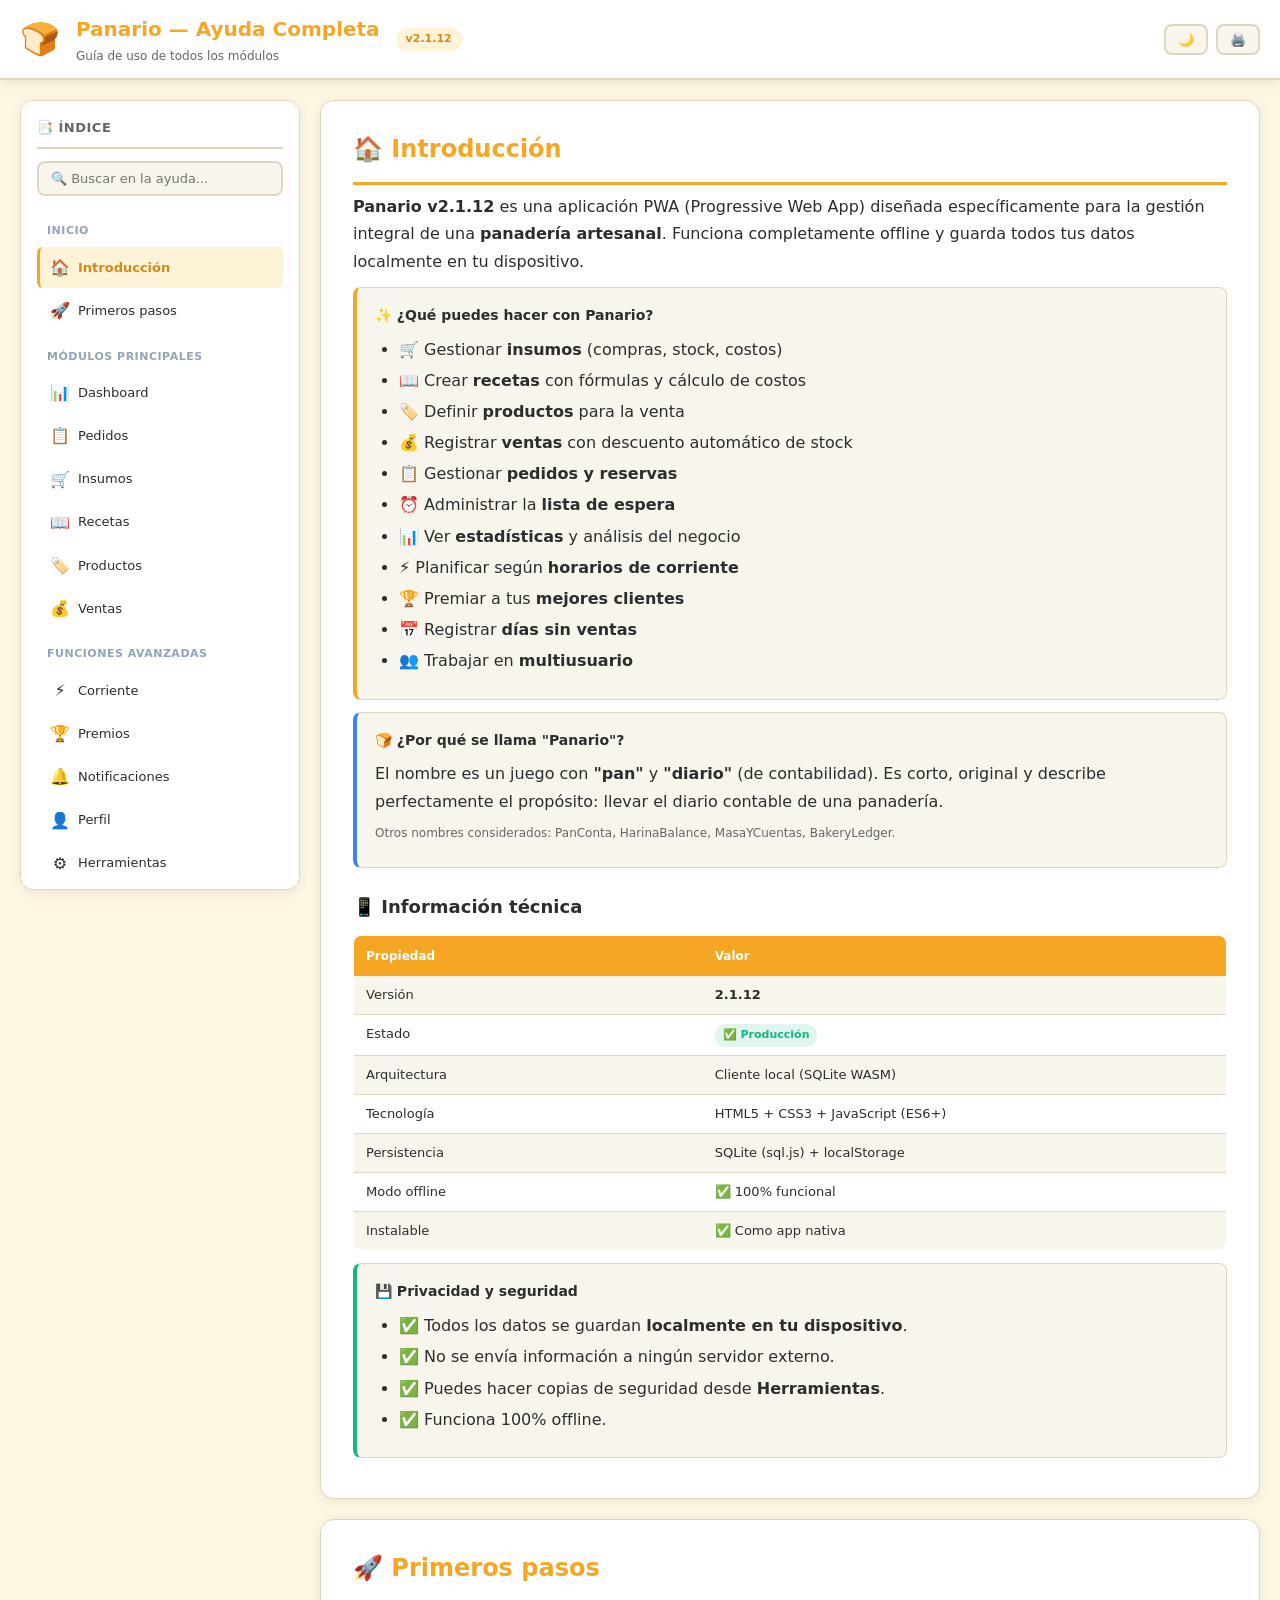
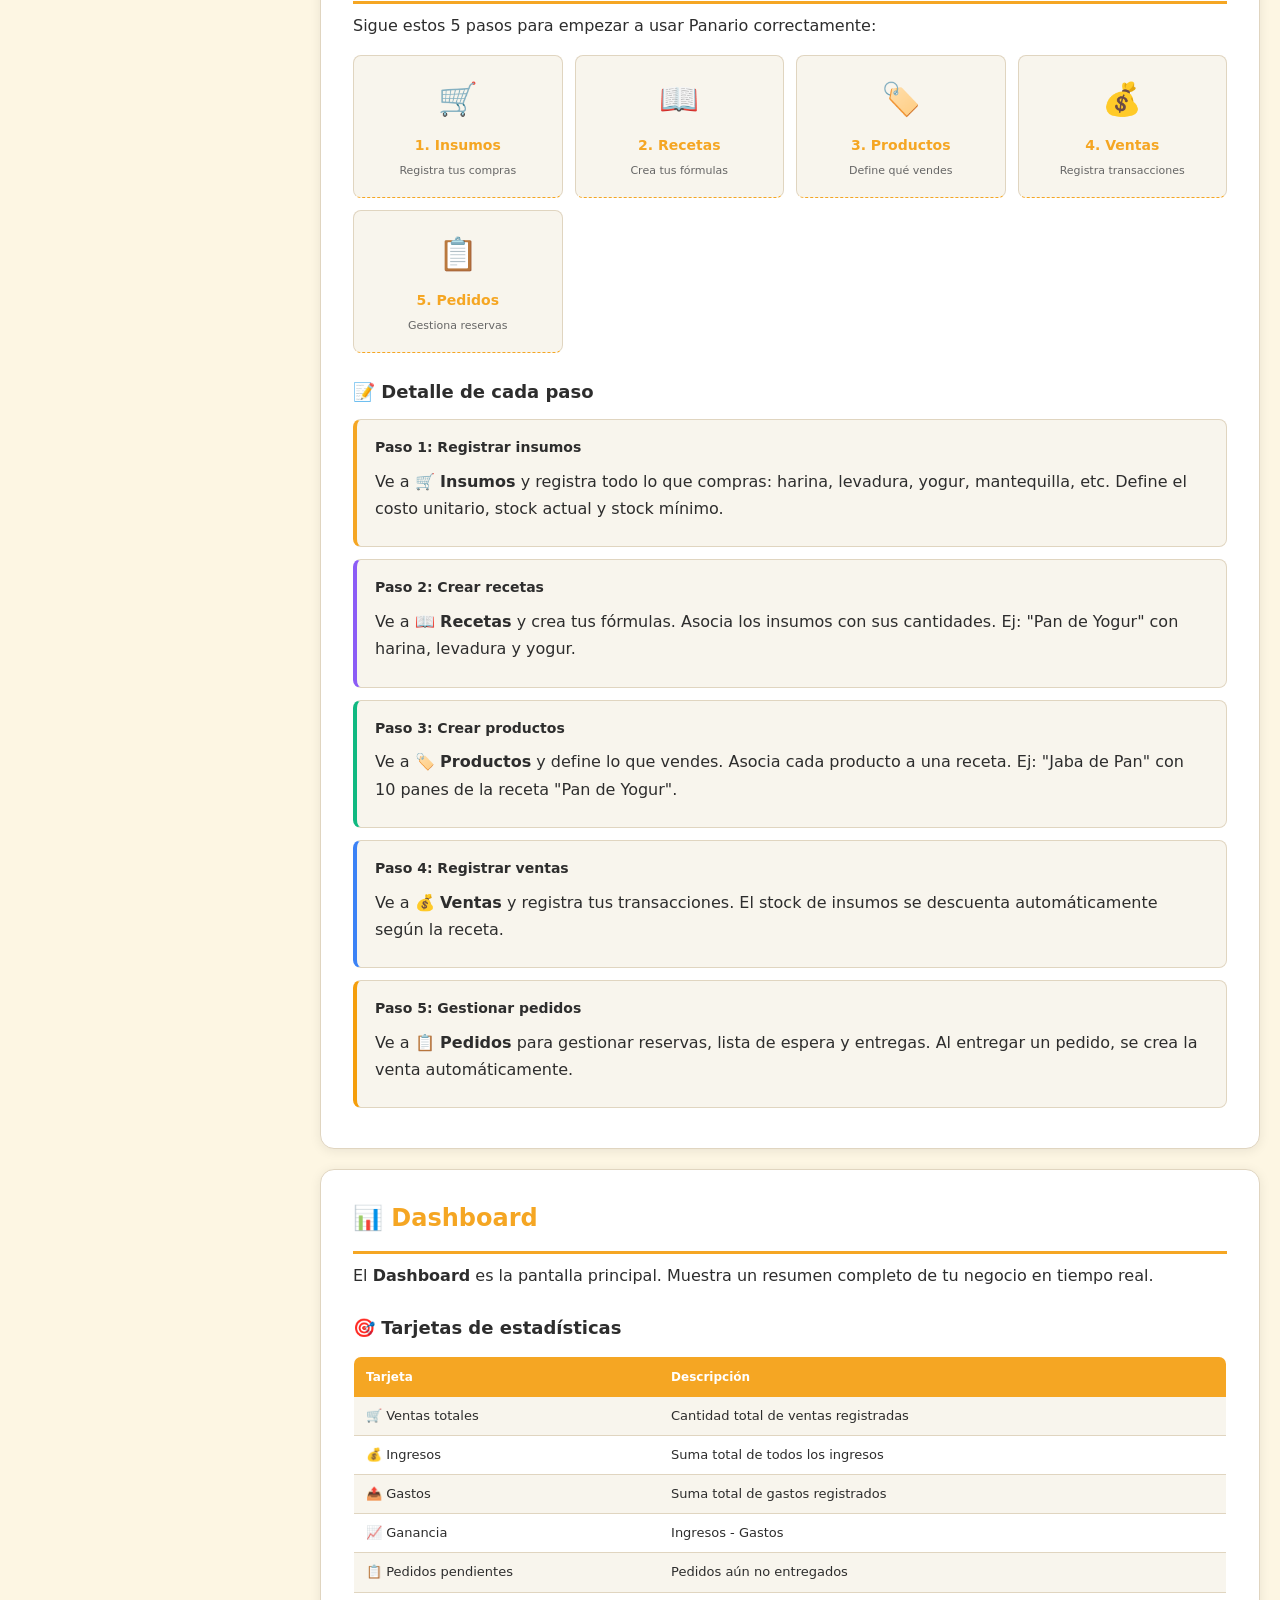
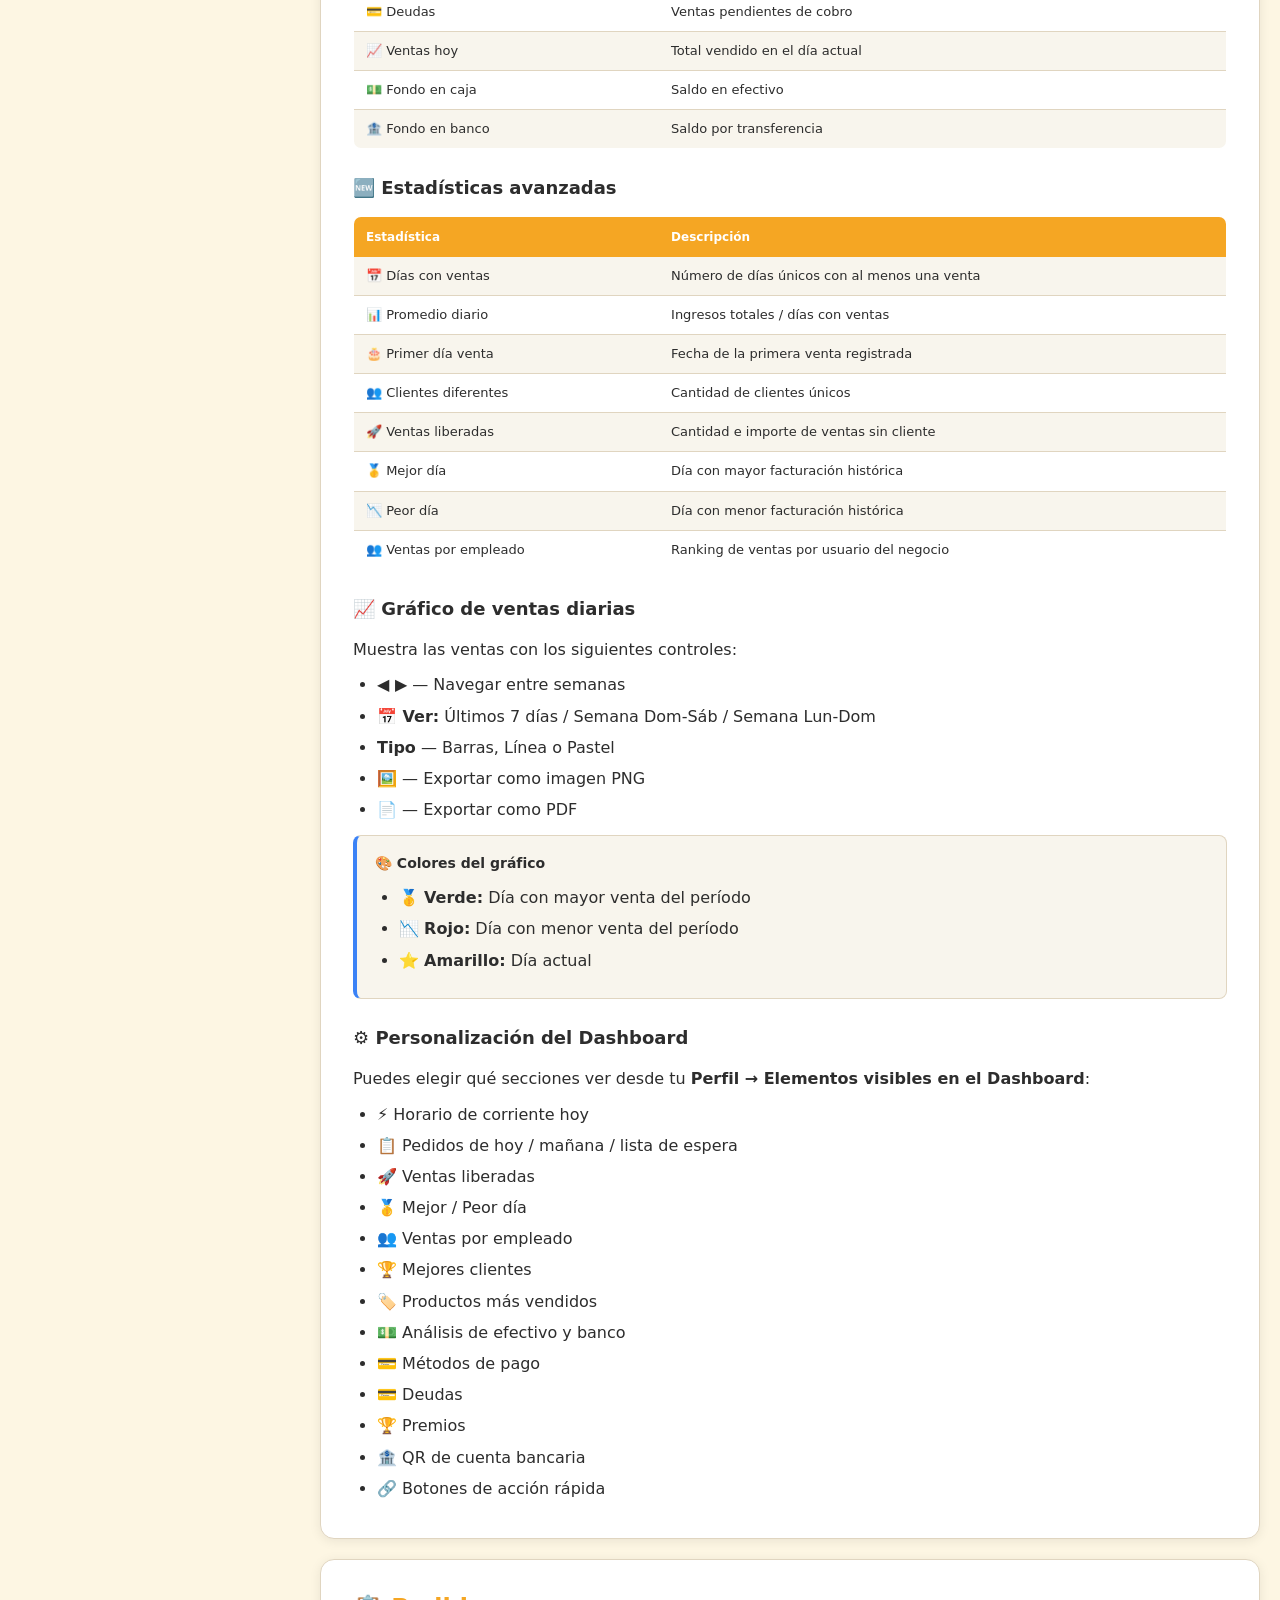
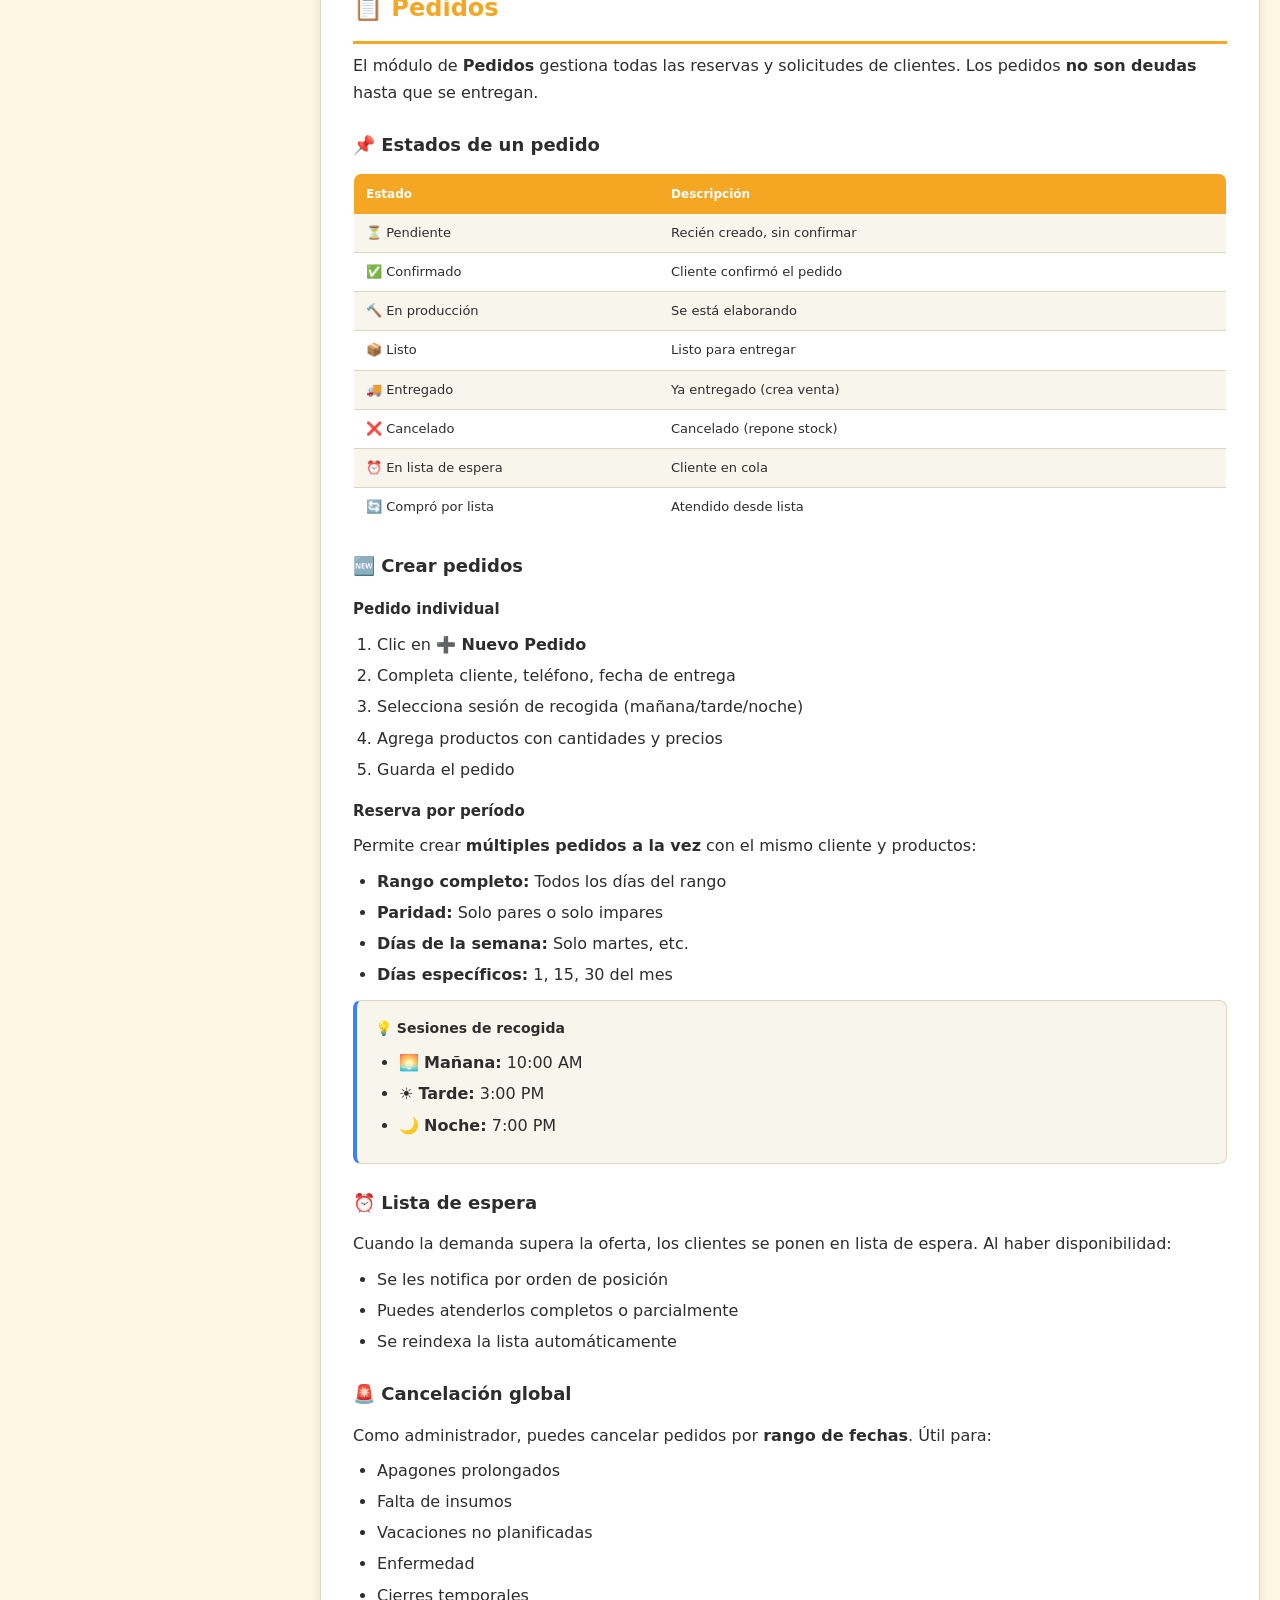
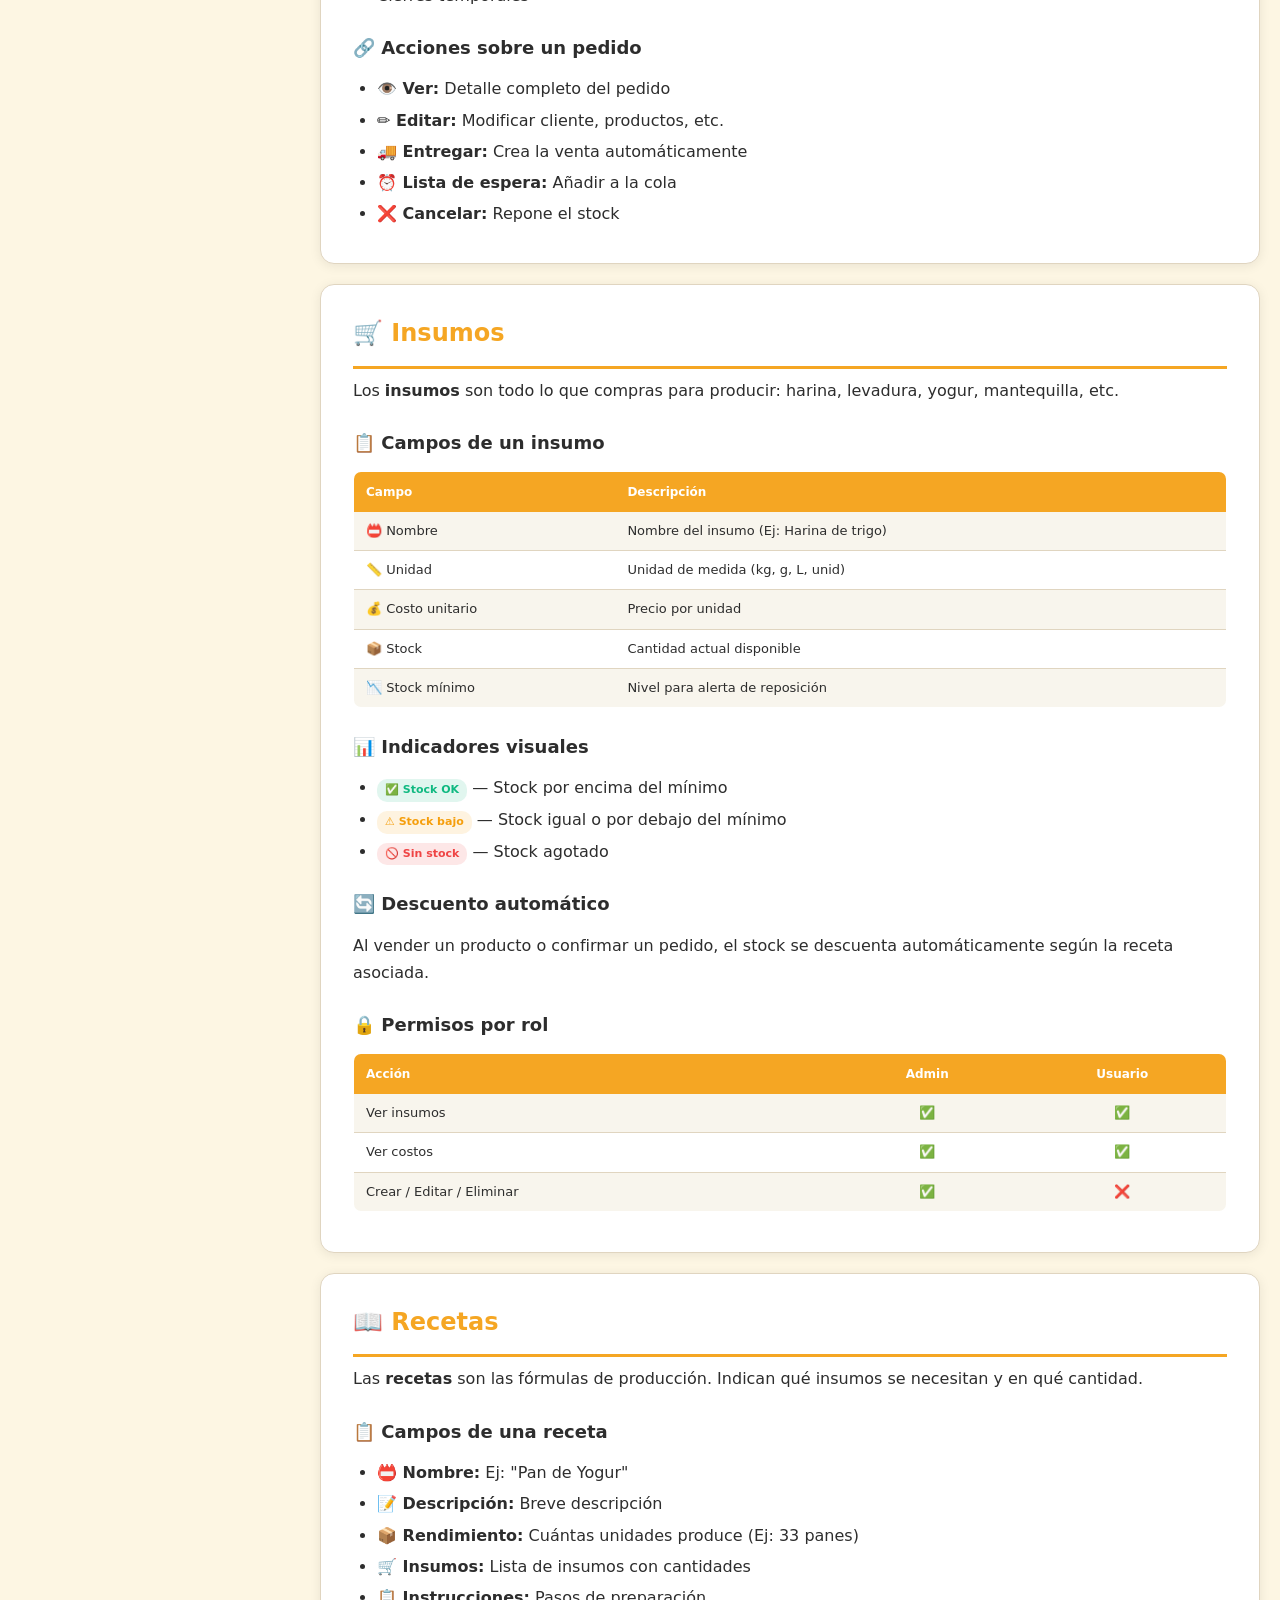
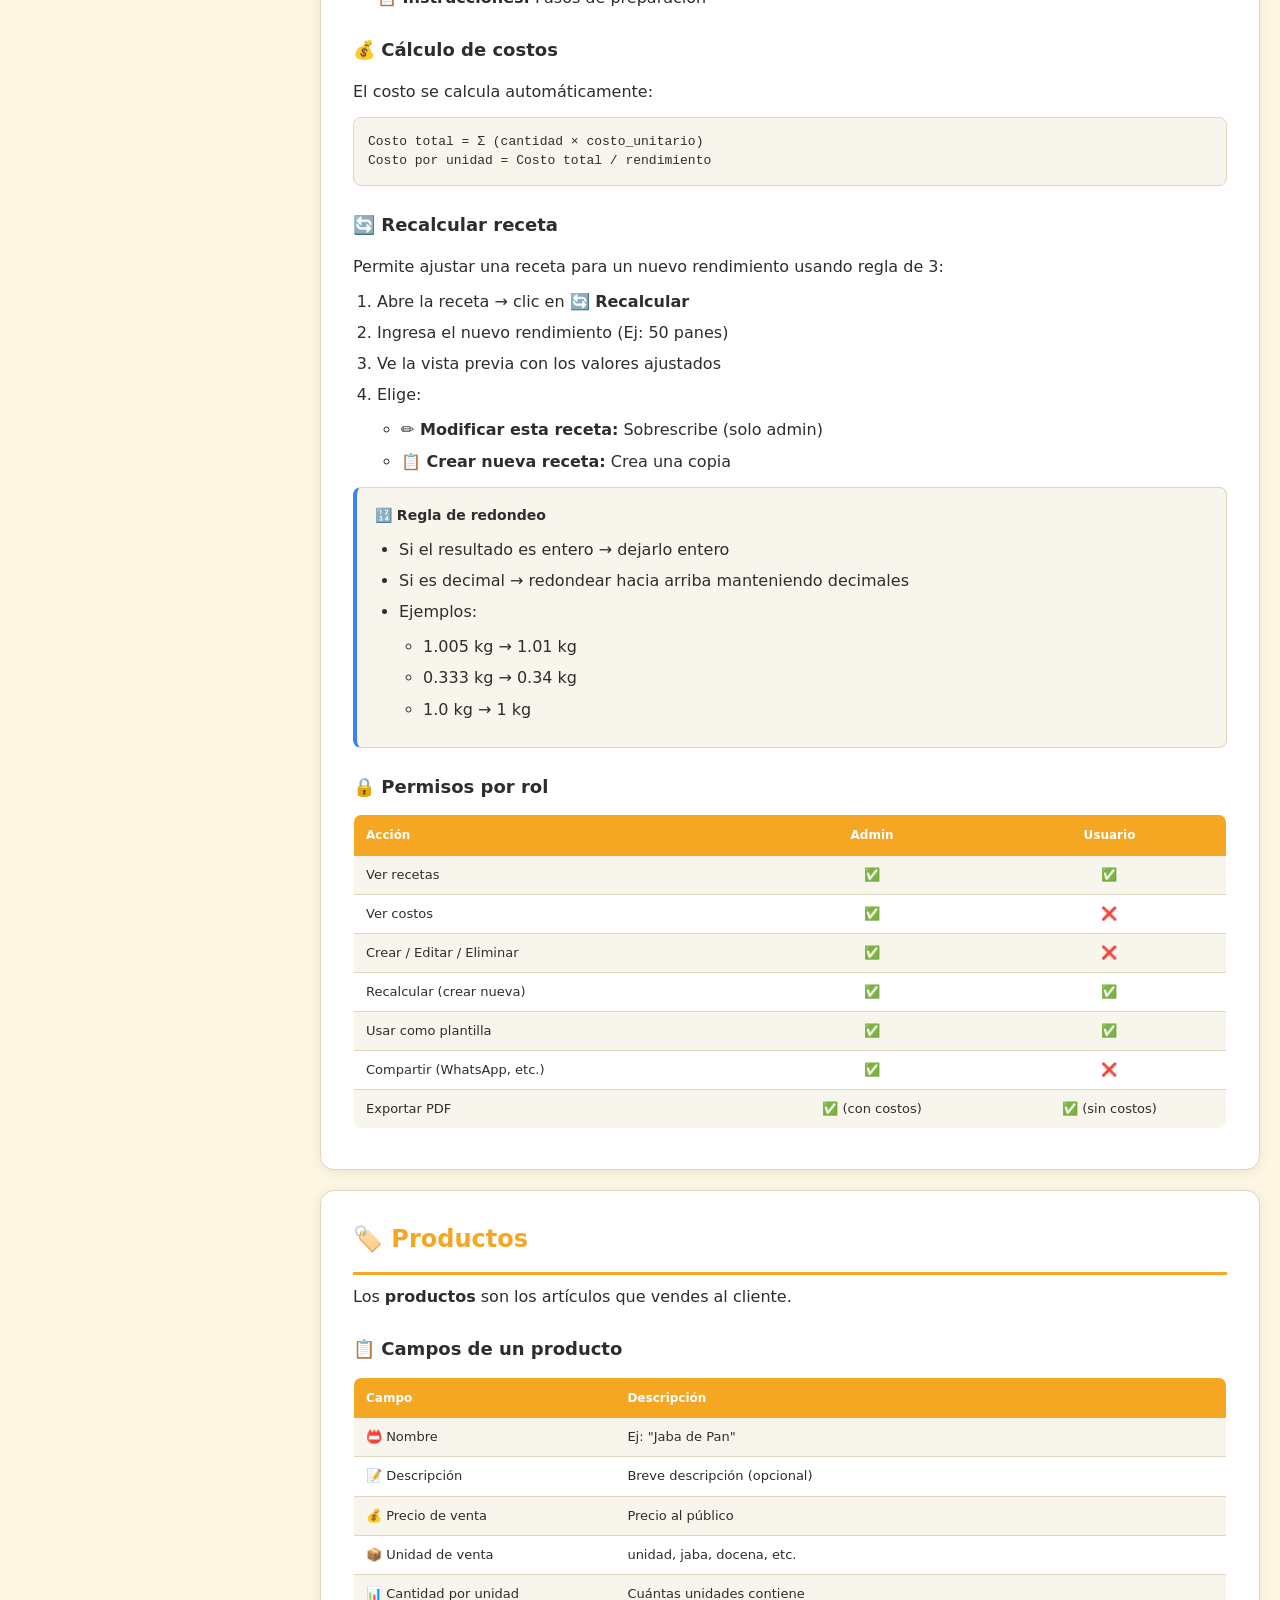
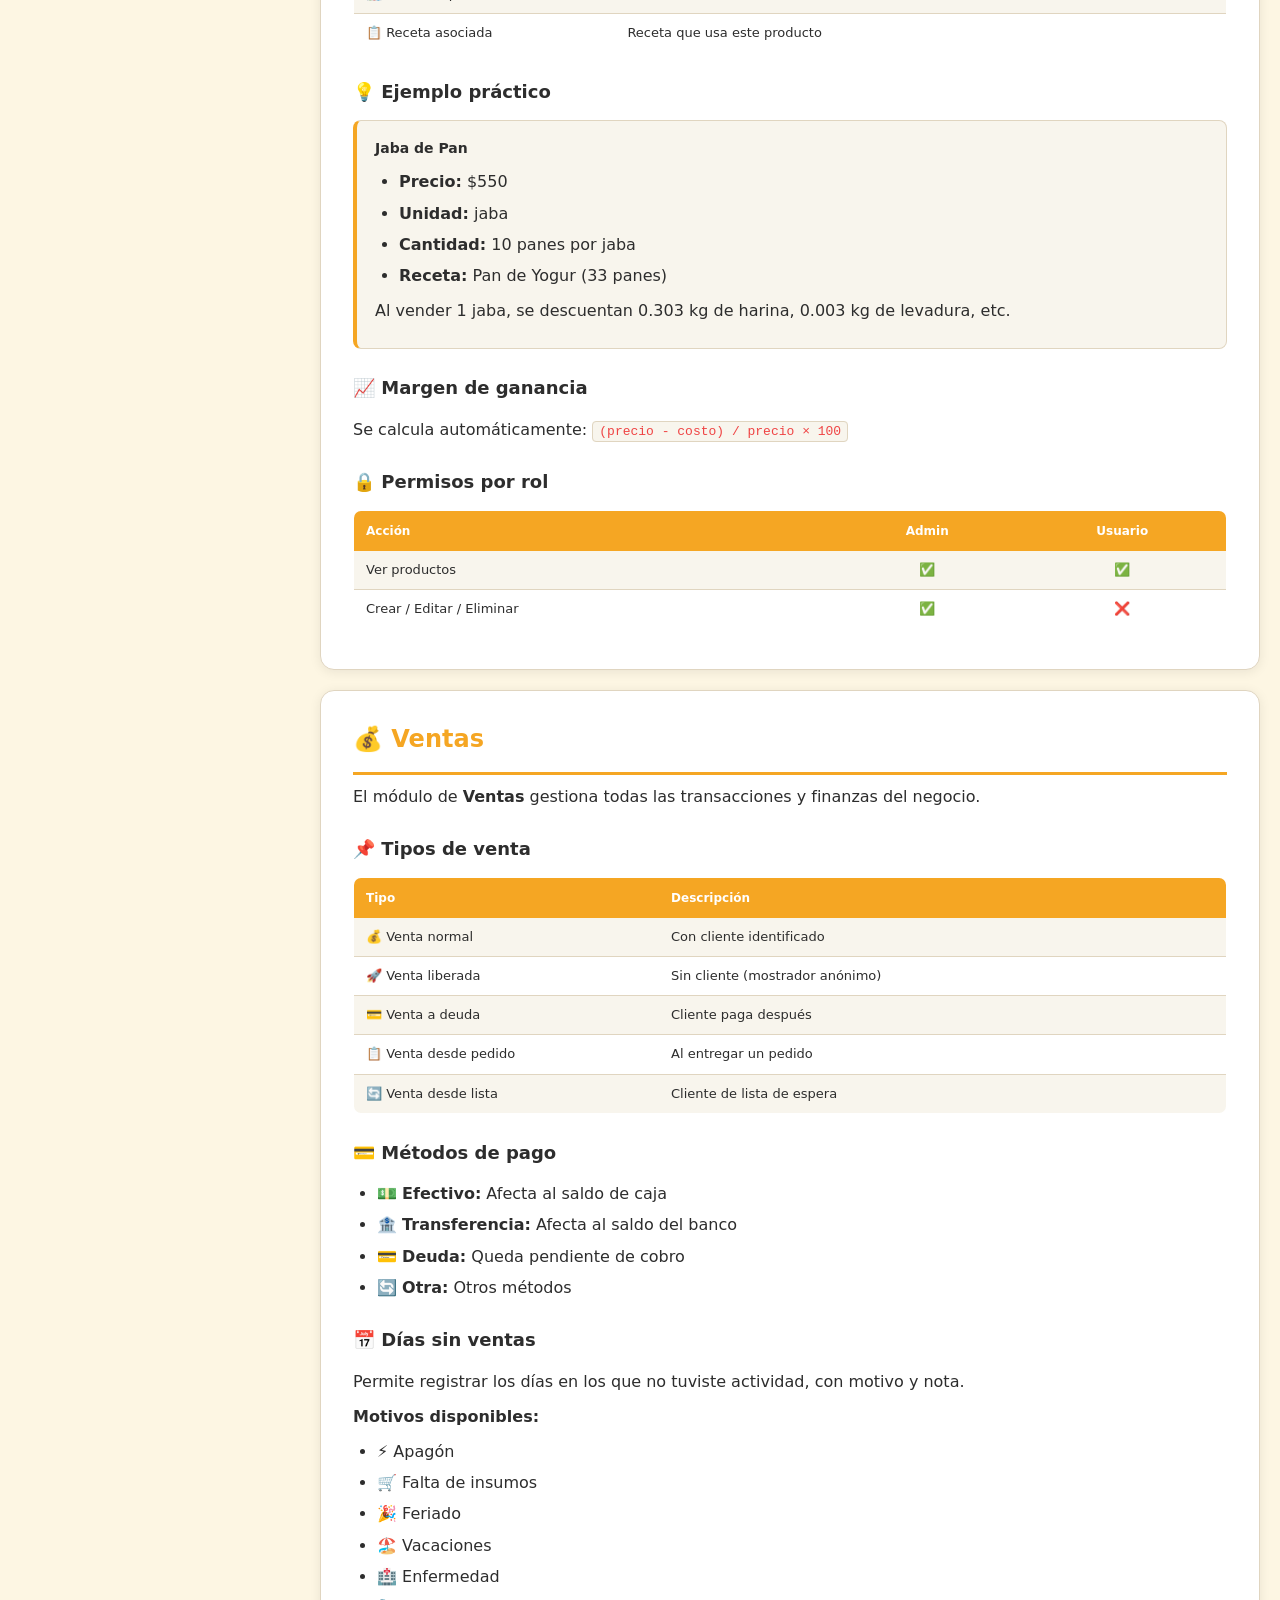
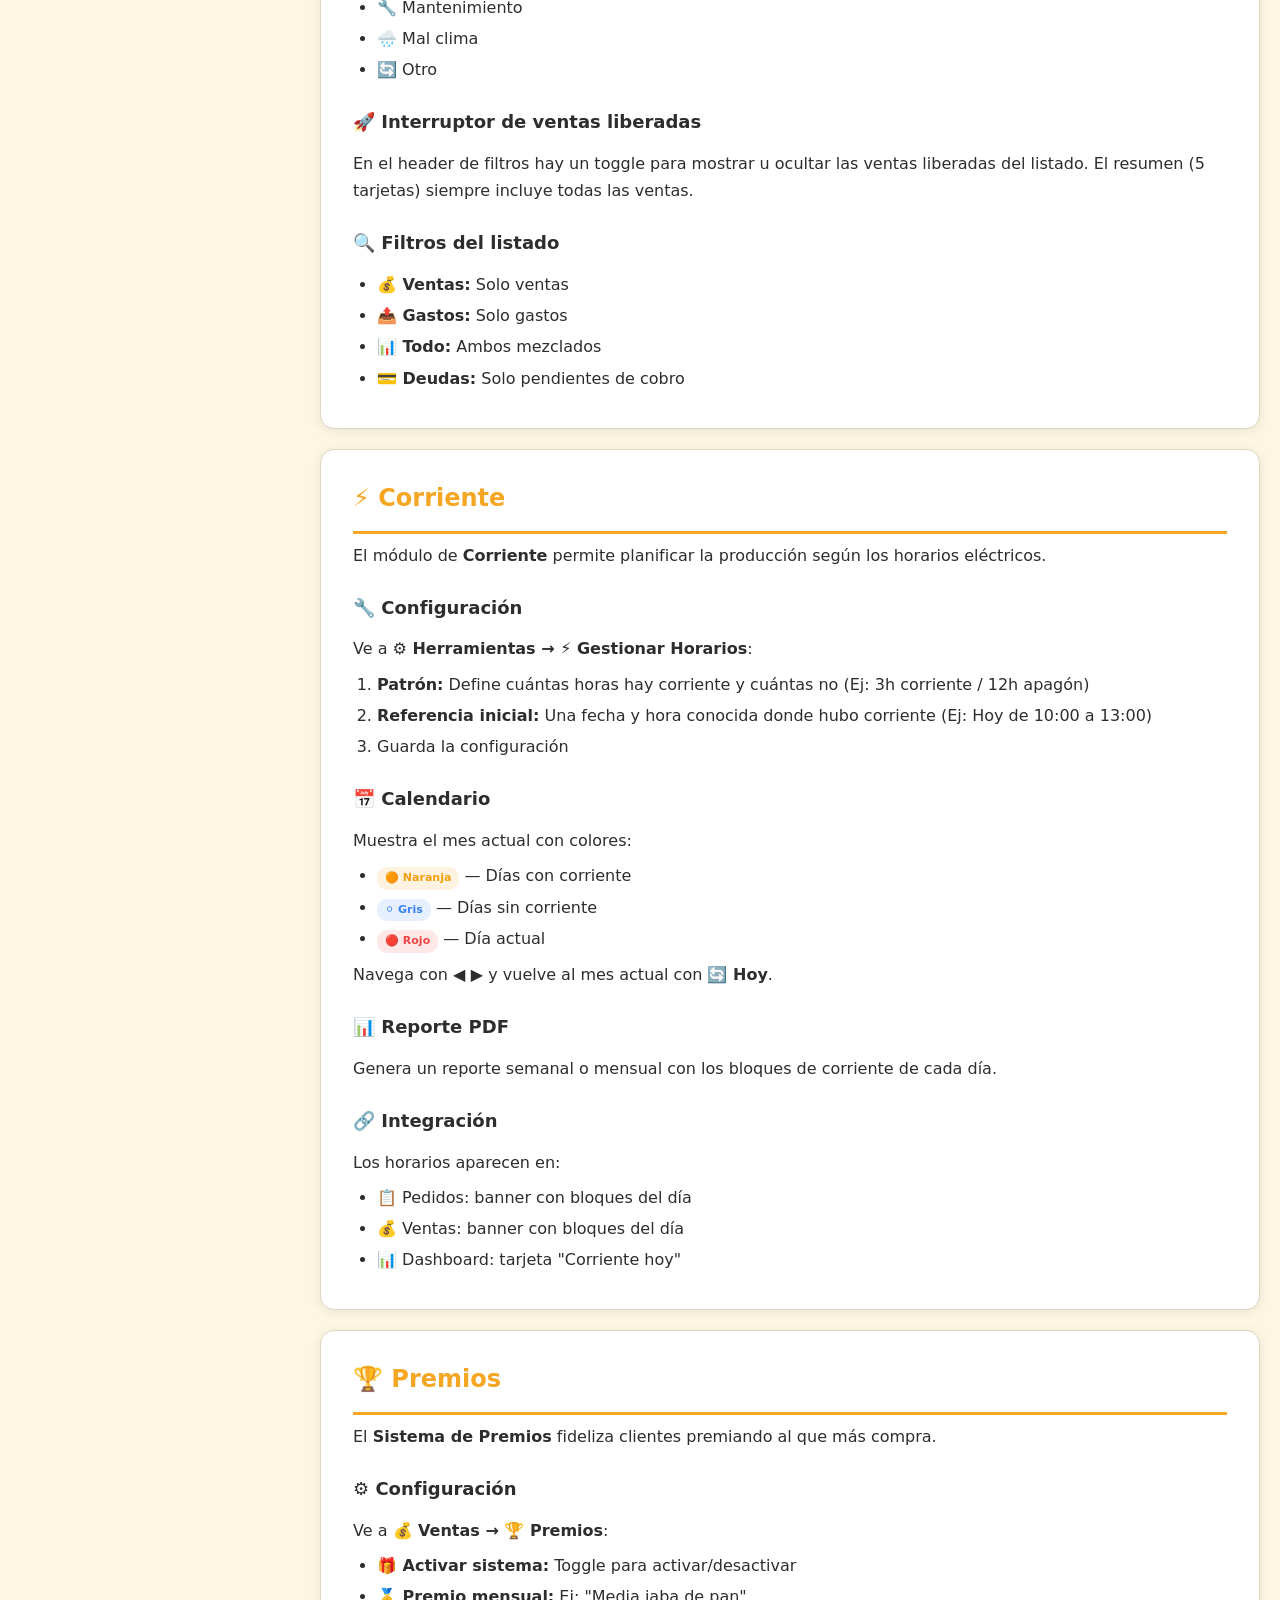
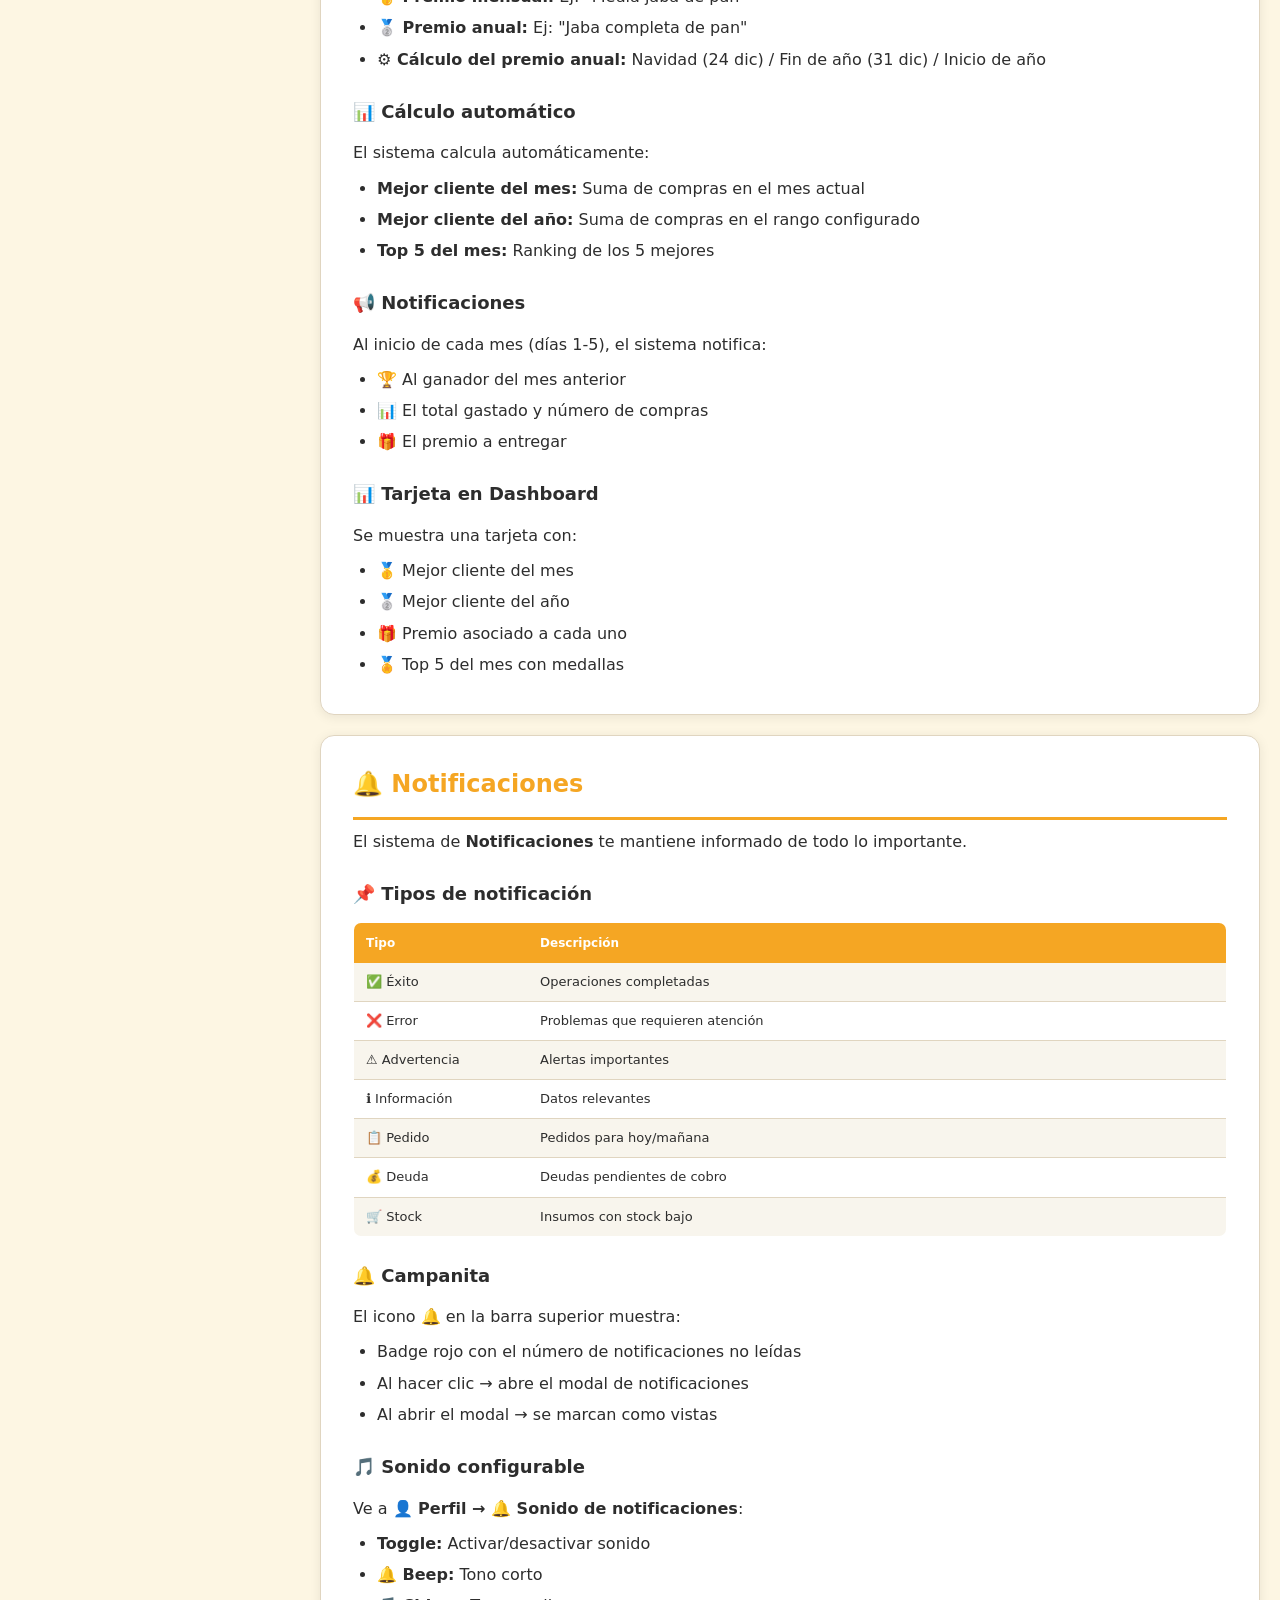
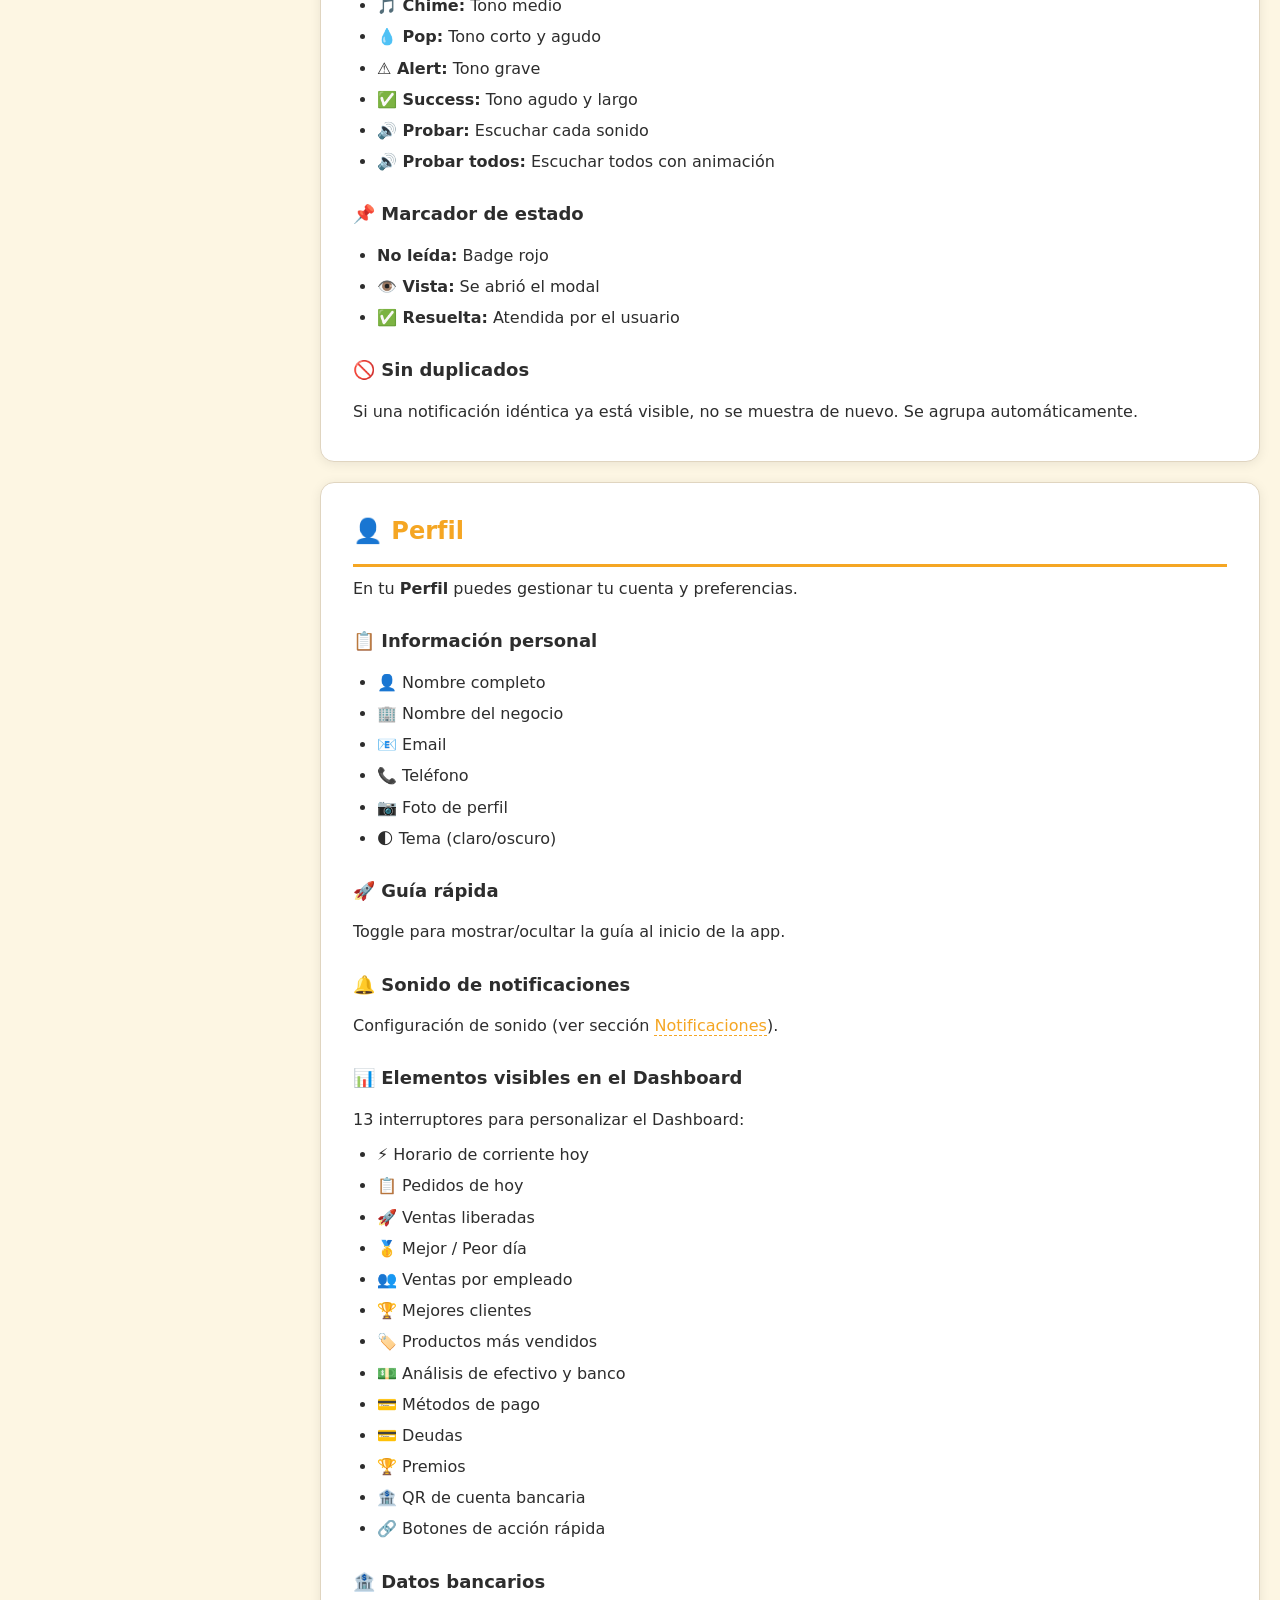
==== commit 33da9336: "Actualziacion Foto en Creditos por Avatar" ====
--- a/ayuda-panario.html
+++ b/ayuda-panario.html
@@ -3,7 +3,7 @@
 <head>
     <meta charset="UTF-8">
     <meta name="viewport" content="width=device-width, initial-scale=1.0, viewport-fit=cover">
-    <title>Panario v2.1.6 — Ayuda Completa</title>
+    <title>Panario v2.1.12 — Ayuda Completa</title>
     <style>
         /* ============================================================
            RESET Y VARIABLES
@@ -496,6 +496,7 @@
             font-size: 13px;
             color: var(--text-light);
             line-height: 1.7;
+            white-space: pre-line;
         }
 
         /* ============================================================
@@ -588,7 +589,7 @@
         }
 
         /* ============================================================
-           🆕 MODO EMBEDDED (dentro de un iframe)
+           MODO EMBEDDED (dentro de un iframe)
            ============================================================ */
         body.embedded {
             min-height: 100%;
@@ -758,7 +759,7 @@
         <h1 class="help-title">Panario — Ayuda Completa</h1>
         <p class="help-subtitle">Guía de uso de todos los módulos</p>
     </div>
-    <span class="help-version">v2.1.6</span>
+    <span class="help-version">v2.1.12</span>
     <div class="help-controls">
         <button class="help-btn" onclick="toggleTheme()" title="Cambiar tema">
             <span id="theme-icon">🌙</span>
@@ -766,7 +767,6 @@
         <button class="help-btn" onclick="window.print()" title="Imprimir / Guardar PDF">
             🖨️
         </button>
-        <!-- 🆕 Abrir en pestaña nueva (solo visible en modo embedded) -->
         <a id="btn-open-new-tab" class="help-btn primary" href="#" target="_blank" rel="noopener" style="display:none;" title="Abrir en pestaña nueva">
             🔗 ↗
         </a>
@@ -822,7 +822,7 @@
         <section class="help-section" id="intro">
             <h2>🏠 Introducción</h2>
             
-            <p><strong>Panario v2.1.6</strong> es una aplicación PWA (Progressive Web App) diseñada específicamente para la gestión integral de una <strong>panadería artesanal</strong>. Funciona completamente offline y guarda todos tus datos localmente en tu dispositivo.</p>
+            <p><strong>Panario v2.1.12</strong> es una aplicación PWA (Progressive Web App) diseñada específicamente para la gestión integral de una <strong>panadería artesanal</strong>. Funciona completamente offline y guarda todos tus datos localmente en tu dispositivo.</p>
 
             <div class="card-help primary">
                 <div class="card-help-title">✨ ¿Qué puedes hacer con Panario?</div>
@@ -841,13 +841,19 @@
                 </ul>
             </div>
 
+            <div class="card-help info">
+                <div class="card-help-title">🍞 ¿Por qué se llama "Panario"?</div>
+                <p>El nombre es un juego con <strong>"pan"</strong> y <strong>"diario"</strong> (de contabilidad). Es corto, original y describe perfectamente el propósito: llevar el diario contable de una panadería.</p>
+                <p style="margin-top: 8px; font-size: 12px; color: var(--text-light);">Otros nombres considerados: PanConta, HarinaBalance, MasaYCuentas, BakeryLedger.</p>
+            </div>
+
             <h3>📱 Información técnica</h3>
             <table class="help-table">
                 <tr>
                     <th style="width: 40%;">Propiedad</th>
                     <th>Valor</th>
                 </tr>
-                <tr><td>Versión</td><td><strong>2.1.6</strong></td></tr>
+                <tr><td>Versión</td><td><strong>2.1.12</strong></td></tr>
                 <tr><td>Estado</td><td><span class="badge-help badge-success">✅ Producción</span></td></tr>
                 <tr><td>Arquitectura</td><td>Cliente local (SQLite WASM)</td></tr>
                 <tr><td>Tecnología</td><td>HTML5 + CSS3 + JavaScript (ES6+)</td></tr>
@@ -995,7 +1001,7 @@
             <p>Puedes elegir qué secciones ver desde tu <strong>Perfil → Elementos visibles en el Dashboard</strong>:</p>
             <ul>
                 <li>⚡ Horario de corriente hoy</li>
-                <li>📋 Pedidos de hoy</li>
+                <li>📋 Pedidos de hoy / mañana / lista de espera</li>
                 <li>🚀 Ventas liberadas</li>
                 <li>🥇 Mejor / Peor día</li>
                 <li>👥 Ventas por empleado</li>
@@ -1499,7 +1505,7 @@
             <ul>
                 <li><strong>🚀 Guía rápida:</strong> 5 pasos para empezar</li>
                 <li><strong>🎯 Tutorial interactivo:</strong> Recorrido guiado</li>
-                <li><strong>❓ Preguntas frecuentes:</strong> FAQ con 80+ preguntas</li>
+                <li><strong>❓ Preguntas frecuentes:</strong> FAQ con 148 preguntas</li>
             </ul>
         </section>
 
@@ -1569,6 +1575,19 @@
             </details>
 
             <details class="faq-item">
+                <summary>¿Por qué se llama "Panario"?</summary>
+                <div class="faq-answer">El nombre es un juego con "pan" y "diario" (de contabilidad). Es corto, original y describe perfectamente el propósito: llevar el diario contable de una panadería.
+
+Otros nombres considerados fueron:
+• PanConta (fusión directa de "pan" y "contabilidad")
+• HarinaBalance (evoca el ingrediente principal y el equilibrio financiero)
+• MasaYCuentas (rimado y amigable)
+• BakeryLedger (en inglés, pensando en expansión)
+
+Finalmente se eligió "Panario" por ser único, breve y fácil de recordar.</div>
+            </details>
+
+            <details class="faq-item">
                 <summary>¿Funciona sin conexión?</summary>
                 <div class="faq-answer">Sí, Panario funciona completamente offline. Todos tus datos están guardados localmente en tu dispositivo.</div>
             </details>
@@ -1635,6 +1654,64 @@
                 <div class="faq-answer">Son ventas sin cliente identificado (tipo "mostrador anónimo"). Se contabilizan en los totales pero se pueden ocultar del listado.</div>
             </details>
 
+            <h3>👥 Multiusuario</h3>
+
+            <details class="faq-item">
+                <summary>¿Puedo tener varios usuarios en el mismo negocio?</summary>
+                <div class="faq-answer">Sí. Al registrarte puedes crear un negocio nuevo o unirte a uno existente con un código de invitación de 8 caracteres.</div>
+            </details>
+
+            <details class="faq-item">
+                <summary>¿Cómo comparto el código de invitación?</summary>
+                <div class="faq-answer">En tu Perfil, junto al nombre del negocio, verás el código con un botón "📋 Copiar". Envíalo a quien quieras invitar.</div>
+            </details>
+
+            <details class="faq-item">
+                <summary>¿Quién es el administrador del negocio?</summary>
+                <div class="faq-answer">El primer usuario que crea el negocio es el administrador. Los siguientes usuarios que se unan tendrán rol de usuario regular.</div>
+            </details>
+
+            <details class="faq-item">
+                <summary>¿Necesito estar en la misma red WiFi para unirme a un negocio con el código de invitación?</summary>
+                <div class="faq-answer">No. El código de invitación NO requiere que estés en la misma red WiFi ni en la misma ubicación física.
+
+💡 ¿Cómo funciona?
+• El código es un identificador único del negocio que se guarda en la base de datos LOCAL del dispositivo donde se creó el negocio.
+• Para unirte, necesitas tener acceso a esa misma base de datos (por ejemplo, mediante una copia de seguridad exportada).
+• NO hay servidor central. Panario es 100% offline y local.
+
+⚠️ Importante: Si quieres que otra persona se una a tu negocio desde otro dispositivo, deben importar tu base de datos completa (copia de seguridad) primero. El código de invitación solo funciona dentro de la misma base de datos.</div>
+            </details>
+
+            <details class="faq-item">
+                <summary>¿Qué información contiene el código de invitación?</summary>
+                <div class="faq-answer">El código de invitación es un identificador de 8 caracteres alfanuméricos (ej: ABC12345) que se asigna automáticamente al crear un negocio.
+
+📋 ¿Qué contiene?
+• NO contiene información personal ni datos del negocio.
+• Solo es una referencia única que apunta al negocio dentro de la base de datos.
+• Se genera aleatoriamente usando mayúsculas y números (sin caracteres confusos como O/0 o I/1).
+
+🔒 Seguridad: El código es seguro porque solo funciona dentro de la base de datos local. Sin acceso a esa BD, el código no sirve de nada.</div>
+            </details>
+
+            <details class="faq-item">
+                <summary>¿Cómo se determina el código de invitación desde el entorno del invitado?</summary>
+                <div class="faq-answer">Cuando alguien intenta unirse con un código:
+
+1️⃣ El sistema busca el código en la base de datos LOCAL del dispositivo.
+2️⃣ Si lo encuentra, muestra una vista previa del negocio (nombre, número de usuarios).
+3️⃣ El nuevo usuario se asocia al negocio existente con rol de "usuario regular".
+4️⃣ Todos los datos operativos (insumos, recetas, productos, ventas) se comparten entre los usuarios del mismo negocio.
+
+💡 Caso de uso típico:
+• Ricardo crea el negocio "Panadería La Esquina" en su dispositivo.
+• Exporta la copia de seguridad y la comparte con María.
+• María importa la copia en su dispositivo.
+• María se registra con el código de invitación (o directamente se une al negocio existente).
+• Ambos ven los mismos datos y pueden trabajar en paralelo.</div>
+            </details>
+
             <h3>💰 Ventas</h3>
 
             <details class="faq-item">
@@ -1657,24 +1734,65 @@
                 <div class="faq-answer">Sirve para llevar un historial y entender mejor las estadísticas. Sin esta información, un día sin ventas parecería simplemente "un mal día" cuando en realidad no abriste.</div>
             </details>
 
-            <h3>📋 Pedidos</h3>
-
-            <details class="faq-item">
-                <summary>¿Cuál es la diferencia entre pedido y venta?</summary>
-                <div class="faq-answer">Un pedido es una solicitud de un cliente. Una venta es una transacción completada. Los pedidos no son deudas hasta que se entregan.</div>
-            </details>
-
-            <details class="faq-item">
-                <summary>¿Qué es la lista de espera?</summary>
-                <div class="faq-answer">Cuando la demanda supera la oferta, los clientes se ponen en cola. Al haber disponibilidad, se les atiende en orden.</div>
-            </details>
-
-            <details class="faq-item">
-                <summary>¿Cómo funciona la reserva por período?</summary>
-                <div class="faq-answer">Permite crear múltiples pedidos a la vez para el mismo cliente. Elige el patrón: rango completo, días de la semana o días específicos.</div>
-            </details>
-
-            <h3>⚡ Corriente</h3>
+            <h3>📱 PWA</h3>
+
+            <details class="faq-item">
+                <summary>¿Por qué la app no funciona offline después de limpiar el caché?</summary>
+                <div class="faq-answer">Si limpias el caché de Chrome, se borran los archivos de la PWA. Abre Panario con conexión a internet una vez para que se vuelvan a cachear. En la versión 2.1.11, el Service Worker detecta esta situación y re-descarga todo automáticamente.</div>
+            </details>
+
+            <details class="faq-item">
+                <summary>¿Qué hacer si veo "Sin conexión" pero tengo internet?</summary>
+                <div class="faq-answer">Es posible que el Service Worker tenga una versión antigua. Ve a offline.html y pulsa "Limpiar caché y recargar".</div>
+            </details>
+
+            <details class="faq-item">
+                <summary>¿Cómo ejecuto offline.html desde el móvil?</summary>
+                <div class="faq-answer">Hay varias formas de abrir la página offline.html en el móvil:
+
+1️⃣ Desde el navegador:
+• Abre el navegador (Chrome, Firefox, etc.)
+• En la barra de direcciones escribe: tu-dominio.com/offline.html
+• O si estás en local: file:///ruta/offline.html
+
+2️⃣ Desde la app instalada (PWA):
+• Desconecta el WiFi y los datos móviles
+• Abre Panario: si el caché está corrupto, verás la página offline.html automáticamente
+• Desde ahí puedes pulsar "🧹 Limpiar caché y recargar"
+
+3️⃣ Desde un enlace directo:
+• Si tienes un marcador guardado, ábrelo
+• También puedes crear un acceso directo en la pantalla de inicio
+
+💡 Consejo: Si no puedes acceder a offline.html, simplemente abre Panario con internet. El Service Worker detectará la situación y reparará el caché automáticamente en 5-10 segundos.</div>
+            </details>
+
+            <details class="faq-item">
+                <summary>¿Qué hago si el navegador móvil no me deja abrir offline.html?</summary>
+                <div class="faq-answer">Si tienes problemas para abrir offline.html en el móvil, prueba estas alternativas:
+
+✅ Alternativa 1 (recomendada):
+• Abre Panario con conexión a internet
+• Espera 5-10 segundos
+• El Service Worker repara el caché automáticamente
+
+✅ Alternativa 2:
+• Ve a Ajustes del navegador → Almacenamiento → Borrar caché
+• Recarga Panario con internet
+
+✅ Alternativa 3:
+• Desinstala la PWA
+• Vuelve a instalarla desde el navegador con internet
+
+✅ Alternativa 4 (avanzada):
+• Conecta el móvil al PC por USB
+• Copia el archivo offline.html a la memoria del móvil
+• Ábrelo con un explorador de archivos
+
+⚠️ Importante: La página offline.html está diseñada para abrirse automáticamente cuando no hay conexión. Si no la ves, es porque tienes conexión o porque el caché está OK.</div>
+            </details>
+
+            <h3>🔨 Producción</h3>
 
             <details class="faq-item">
                 <summary>¿Cómo funcionan los horarios de corriente?</summary>
@@ -1682,62 +1800,22 @@
             </details>
 
             <details class="faq-item">
-                <summary>¿Cómo descargo el reporte de corriente en PDF?</summary>
-                <div class="faq-answer">En el modal de corriente → pestaña 📊 Reporte → selecciona el rango → clic en 📄 Semanal o 📄 Mensual.</div>
-            </details>
-
-            <h3>🏆 Premios</h3>
-
-            <details class="faq-item">
-                <summary>¿Cómo funciona el sistema de premios?</summary>
-                <div class="faq-answer">Premia a tus mejores clientes. Se calcula automáticamente el cliente con mayor total gastado en el mes y en el año.</div>
-            </details>
-
-            <details class="faq-item">
-                <summary>¿Por qué hay tres opciones para calcular el premio anual?</summary>
-                <div class="faq-answer">Cada negocio es diferente. Puedes elegir entregar el premio en Navidad (24 dic), a fin de año (31 dic) o al inicio del siguiente año.</div>
-            </details>
-
-            <h3>🔔 Notificaciones</h3>
-
-            <details class="faq-item">
-                <summary>¿Puedo cambiar el sonido de las notificaciones?</summary>
-                <div class="faq-answer">Sí. Ve a tu Perfil → 🔔 Sonido de notificaciones. Puedes elegir entre 5 sonidos embutidos o desactivarlo.</div>
-            </details>
-
-            <details class="faq-item">
-                <summary>¿Qué hace exactamente "Probar todos"?</summary>
-                <div class="faq-answer">Reproduce en orden todos los sonidos disponibles, con una pausa de 1.5 segundos entre cada uno. Al final reproduce una vez el sonido que tienes configurado actualmente.</div>
-            </details>
-
-            <h3>👤 Perfil y multiusuario</h3>
-
-            <details class="faq-item">
-                <summary>¿Puedo tener varios usuarios en el mismo negocio?</summary>
-                <div class="faq-answer">Sí. Al registrarte puedes crear un negocio nuevo o unirte a uno existente con un código de invitación de 8 caracteres.</div>
-            </details>
-
-            <details class="faq-item">
-                <summary>¿Cómo comparto el código de invitación?</summary>
-                <div class="faq-answer">En tu Perfil, junto al nombre del negocio, verás el código con un botón "📋 Copiar". Envíalo a quien quieras invitar.</div>
-            </details>
-
-            <details class="faq-item">
-                <summary>¿Quién es el administrador del negocio?</summary>
-                <div class="faq-answer">El primer usuario que crea el negocio es el administrador. Los siguientes usuarios que se unan tendrán rol de usuario regular.</div>
-            </details>
-
-            <h3>⚙️ Herramientas</h3>
-
-            <details class="faq-item">
-                <summary>¿Qué hace "Reiniciar base de datos"?</summary>
-                <div class="faq-answer">Elimina TODOS los datos excepto usuarios y temas. Se conservan las cuentas de usuario para que puedas volver a entrar. Contraseña: "panario".</div>
-            </details>
-
-            <details class="faq-item">
-                <summary>¿Cómo fusiono dos bases de datos?</summary>
-                <div class="faq-answer">Ve a ⚙️ Herramientas → 📥 Importar → 🔀 Fusionar bases de datos. Los registros nuevos se añaden, los existentes se comparan por UUID (gana el más reciente).</div>
-            </details>
+                <summary>¿Puedo producir cantidades que no sean enteras?</summary>
+                <div class="faq-answer">Sí. El campo "Cantidad a producir" acepta decimales. Por ejemplo:
+• 6.5 significa 6 jabas y media
+• 2.25 significa 2 jabas y cuarto
+• 0.5 significa media jaba
+
+Esto es útil cuando produces jabas de diferentes tamaños.</div>
+            </details>
+
+            <details class="faq-item">
+                <summary>¿Cómo se calcula la cantidad disponible si la producción es decimal?</summary>
+                <div class="faq-answer">La fórmula es: disponibles = cantidad_produccion - pedidos_reservados - ventas_directas
+
+Ejemplo: si produces 6.5 jabas, tienes 5 pedidos y 1 venta directa: 6.5 - 5 - 1 = 0.5 disponibles.</div>
+            </details>
+
         </section>
 
         <!-- ============================================================
@@ -1782,6 +1860,7 @@
 
         <!-- ============================================================
              CRÉDITOS
+             🆕 v2.1.12: Foto del desarrollador (assets/dev-avatar.png)
              ============================================================ -->
         <section class="help-section" id="creditos">
             <h2>👨‍💻 Créditos</h2>
@@ -1793,7 +1872,18 @@
 
                 <div style="background: var(--bg-alt); border-radius: var(--radius); padding: 24px; max-width: 400px; margin: 0 auto; text-align: left;">
                     <div style="display: flex; align-items: center; gap: 16px; margin-bottom: 16px;">
-                        <div style="width: 80px; height: 80px; border-radius: 50%; background: linear-gradient(135deg, #0ea5e9, #0284c7); display: flex; align-items: center; justify-content: center; font-size: 40px; flex-shrink: 0;">👨‍💻</div>
+                        <!-- 🆕 v2.1.12: Foto del desarrollador con fallback al emoji -->
+                        <div id="dev-avatar-container" 
+                             style="width: 80px; height: 80px; border-radius: 50%; 
+                                    background: linear-gradient(135deg, #0ea5e9, #0284c7); 
+                                    display: flex; align-items: center; justify-content: center; 
+                                    font-size: 40px; flex-shrink: 0; overflow: hidden; 
+                                    border: 3px solid var(--primary);">
+                            <img src="./assets/dev-avatar.png" 
+                                 alt="Ricardo Castillo Valdés"
+                                 style="width: 100%; height: 100%; object-fit: cover; display: block;"
+                                 onerror="this.style.display='none'; this.parentElement.innerHTML='👨‍💻'; this.parentElement.style.fontSize='40px';">
+                        </div>
                         <div>
                             <div style="font-weight: 700; font-size: 18px;">Ricardo Castillo Valdés</div>
                             <div style="font-size: 13px; color: var(--text-light);">Desarrollador y Diseñador</div>
@@ -1816,7 +1906,7 @@
                 </div>
 
                 <div style="margin-top: 24px; color: var(--text-light); font-size: 12px; line-height: 1.7;">
-                    <p><strong>Panario v2.1.6</strong></p>
+                    <p><strong>Panario v2.1.12</strong></p>
                     <p>© 2026 Ricardo Castillo Valdés</p>
                     <p>Todos los derechos reservados</p>
                     <p style="margin-top: 12px;">Hecho con ❤️ para panaderos artesanales</p>
@@ -1839,7 +1929,7 @@
      FOOTER
      ============================================================ -->
 <footer class="help-footer">
-    <p>🍞 <strong>Panario v2.1.6</strong> — Ayuda Completa</p>
+    <p>🍞 <strong>Panario v2.1.12</strong> — Ayuda Completa</p>
     <p style="margin-top: 4px;">Desarrollado por Ricardo Castillo Valdés — © 2026</p>
 </footer>
 
@@ -1848,17 +1938,9 @@
      ============================================================ -->
 <script>
 // ============================================================
-// 🆕 PARSEO DE PARÁMETROS URL
+// PARSEO DE PARÁMETROS URL
 // ============================================================
 
-/**
- * Lee los parámetros de la URL:
- *   ?theme=dark|light     → tema forzado
- *   ?section=<id>         → hace scroll a esa sección
- *   ?embedded=1           → modo embebido (dentro de iframe)
- * 
- * Si no hay parámetros, se comporta como la versión anterior.
- */
 function parseUrlParams() {
     const params = new URLSearchParams(window.location.search);
     return {
@@ -1892,17 +1974,14 @@
 }
 
 function initTheme() {
-    // Prioridad 1: parámetro URL
     if (urlParams.theme === 'dark' || urlParams.theme === 'light') {
         document.documentElement.setAttribute('data-theme', urlParams.theme);
         updateThemeIcon(urlParams.theme);
-        // Guardar para la próxima vez
         localStorage.setItem('ayuda-panario-theme', urlParams.theme);
         console.log('📖 Tema aplicado desde URL:', urlParams.theme);
         return;
     }
     
-    // Prioridad 2: localStorage
     const saved = localStorage.getItem('ayuda-panario-theme');
     if (saved) {
         document.documentElement.setAttribute('data-theme', saved);
@@ -1910,7 +1989,6 @@
         return;
     }
     
-    // Prioridad 3: preferencia del sistema
     const prefersDark = window.matchMedia('(prefers-color-scheme: dark)').matches;
     const theme = prefersDark ? 'dark' : 'light';
     document.documentElement.setAttribute('data-theme', theme);
@@ -1952,7 +2030,6 @@
         link.parentElement.style.display = matches || !query ? '' : 'none';
     });
     
-    // Mostrar/ocultar secciones
     sections.forEach(section => {
         let hasVisibleLinks = false;
         let next = section.nextElementSibling;
@@ -2009,7 +2086,6 @@
                 const targetPosition = target.getBoundingClientRect().top + window.scrollY - offset;
                 window.scrollTo({ top: targetPosition, behavior: 'smooth' });
                 
-                // Actualizar el hash de la URL sin hacer scroll nativo
                 if (history.pushState) {
                     history.pushState(null, null, targetId);
                 }
@@ -2019,24 +2095,21 @@
 }
 
 // ============================================================
-// 🆕 SCROLL A SECCIÓN ESPECÍFICA
+// SCROLL A SECCIÓN ESPECÍFICA
 // ============================================================
 
 function scrollToSection(sectionId) {
     if (!sectionId) return;
     
-    // Limpiar el "#" si viene con él
     const cleanId = sectionId.replace('#', '');
     const target = document.getElementById(cleanId);
     
     if (target) {
-        // Delay para asegurar que el layout esté listo
         setTimeout(() => {
             const offset = urlParams.embedded ? 60 : 90;
             const targetPosition = target.getBoundingClientRect().top + window.scrollY - offset;
             window.scrollTo({ top: targetPosition, behavior: 'auto' });
             
-            // Marcar como activa
             document.querySelectorAll('.sidebar-nav a').forEach(a => a.classList.remove('active'));
             const activeLink = document.querySelector(`.sidebar-nav a[href="#${cleanId}"]`);
             if (activeLink) activeLink.classList.add('active');
@@ -2049,7 +2122,7 @@
 }
 
 // ============================================================
-// 🆕 MODO EMBEDDED
+// MODO EMBEDDED
 // ============================================================
 
 function initEmbeddedMode() {
@@ -2058,10 +2131,8 @@
     document.body.classList.add('embedded');
     console.log('📖 Modo embedded activado');
     
-    // Mostrar el botón "Abrir en pestaña nueva"
     const btnNewTab = document.getElementById('btn-open-new-tab');
     if (btnNewTab) {
-        // Construir URL sin el parámetro "embedded"
         const url = new URL(window.location.href);
         url.searchParams.delete('embedded');
         btnNewTab.href = url.toString();
@@ -2086,13 +2157,16 @@
     handleScroll();
     updateActiveNav();
     
-    // 🆕 Scroll a la sección solicitada por URL
     if (urlParams.section) {
         scrollToSection(urlParams.section);
     }
     
-    console.log('📖 Ayuda de Panario cargada correctamente (v2.1.6)');
+    console.log('📖 Ayuda de Panario cargada correctamente (v2.1.12)');
     console.log('   📋 Params:', urlParams);
+    console.log('   🆕 Novedades:');
+    console.log('   ✅ Foto del desarrollador en Créditos');
+    console.log('   ✅ 6 FAQs nuevas (código invitación + offline.html + nombre Panario)');
+    console.log('   ✅ Versión v2.1.12');
 });
 </script>
 
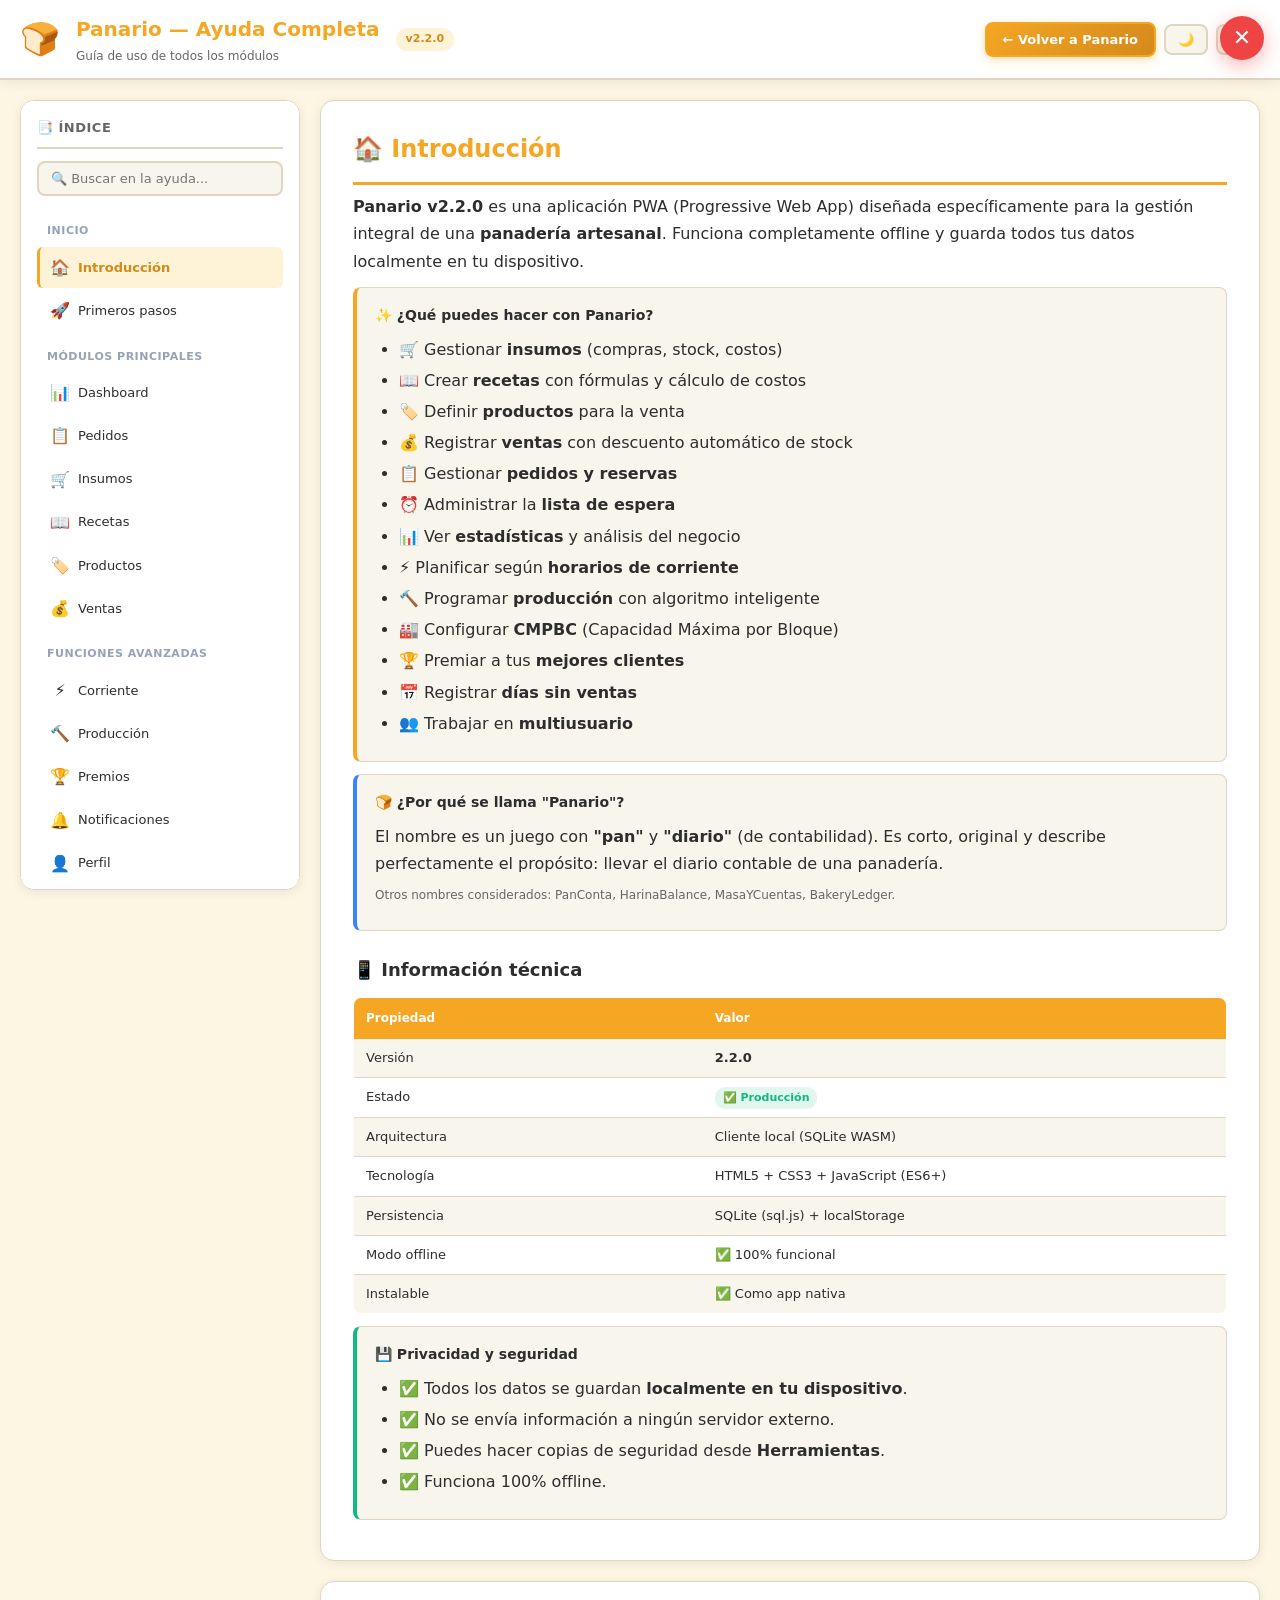
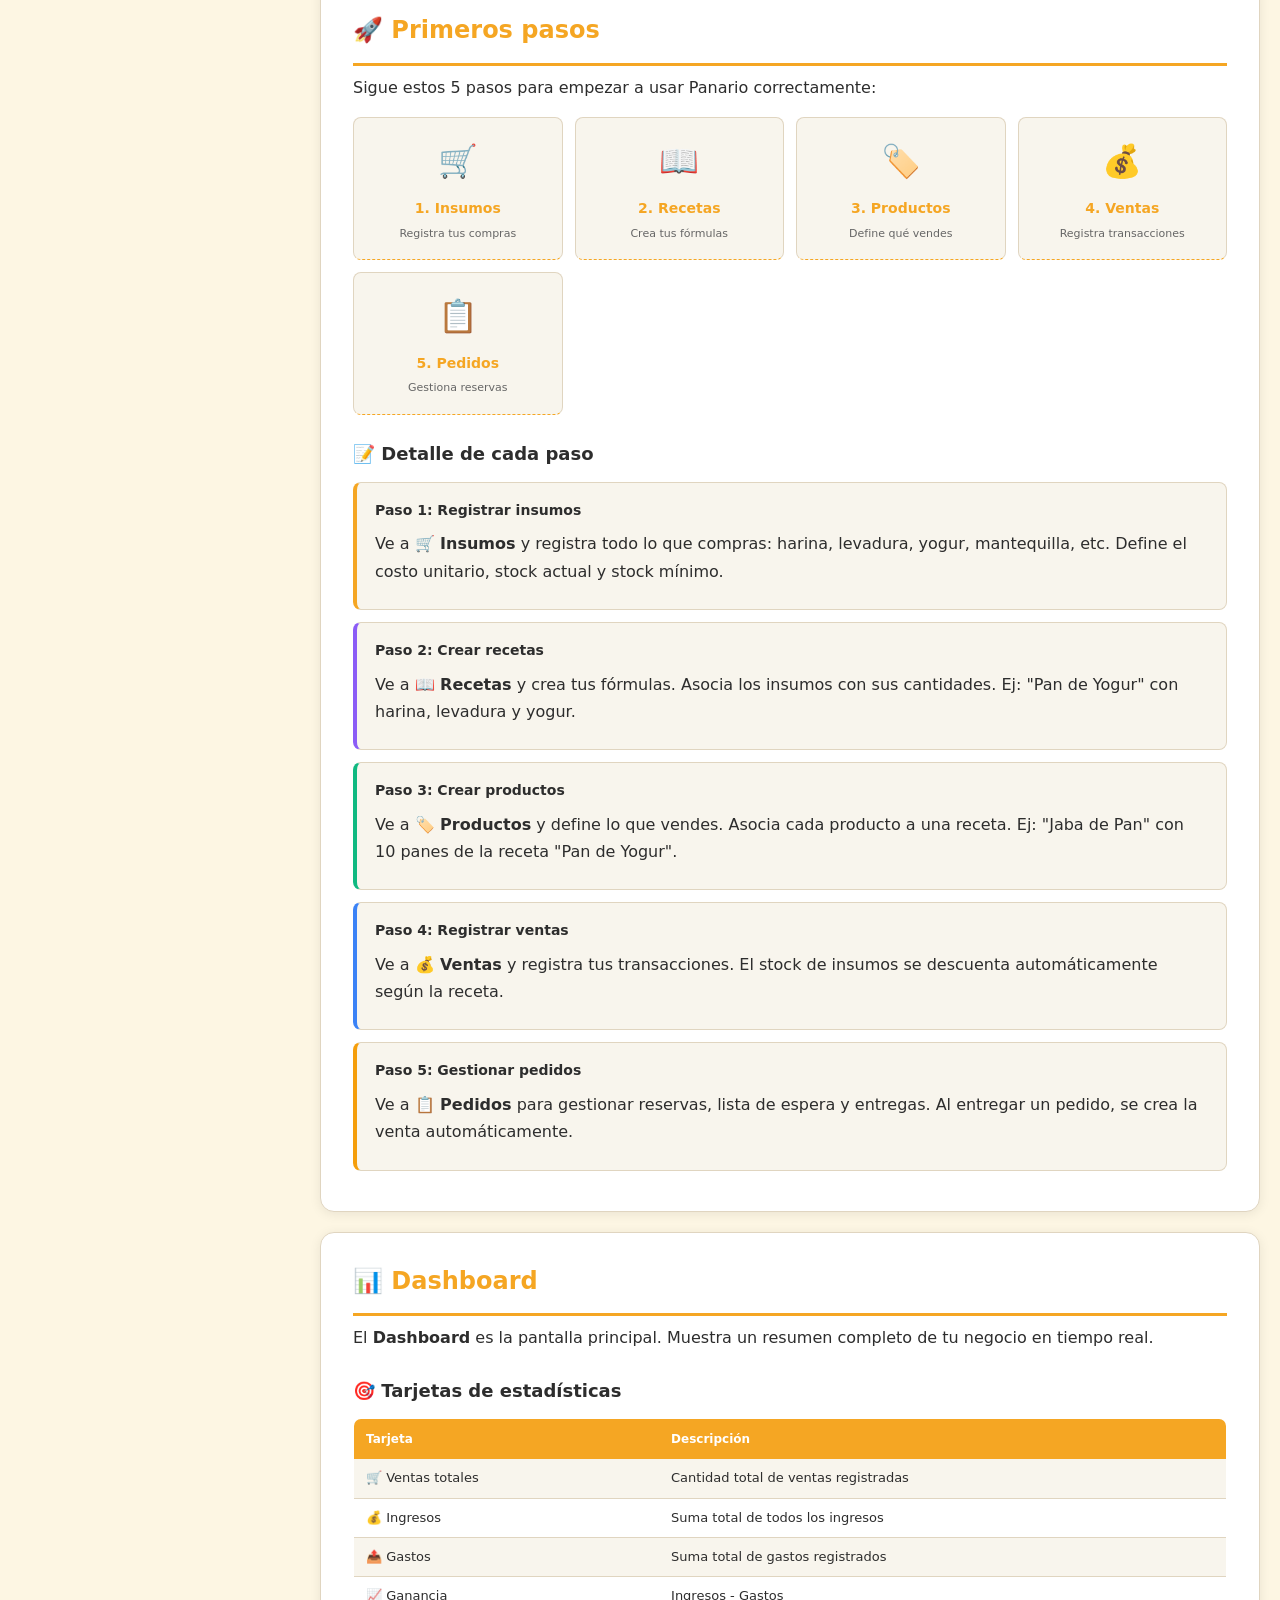
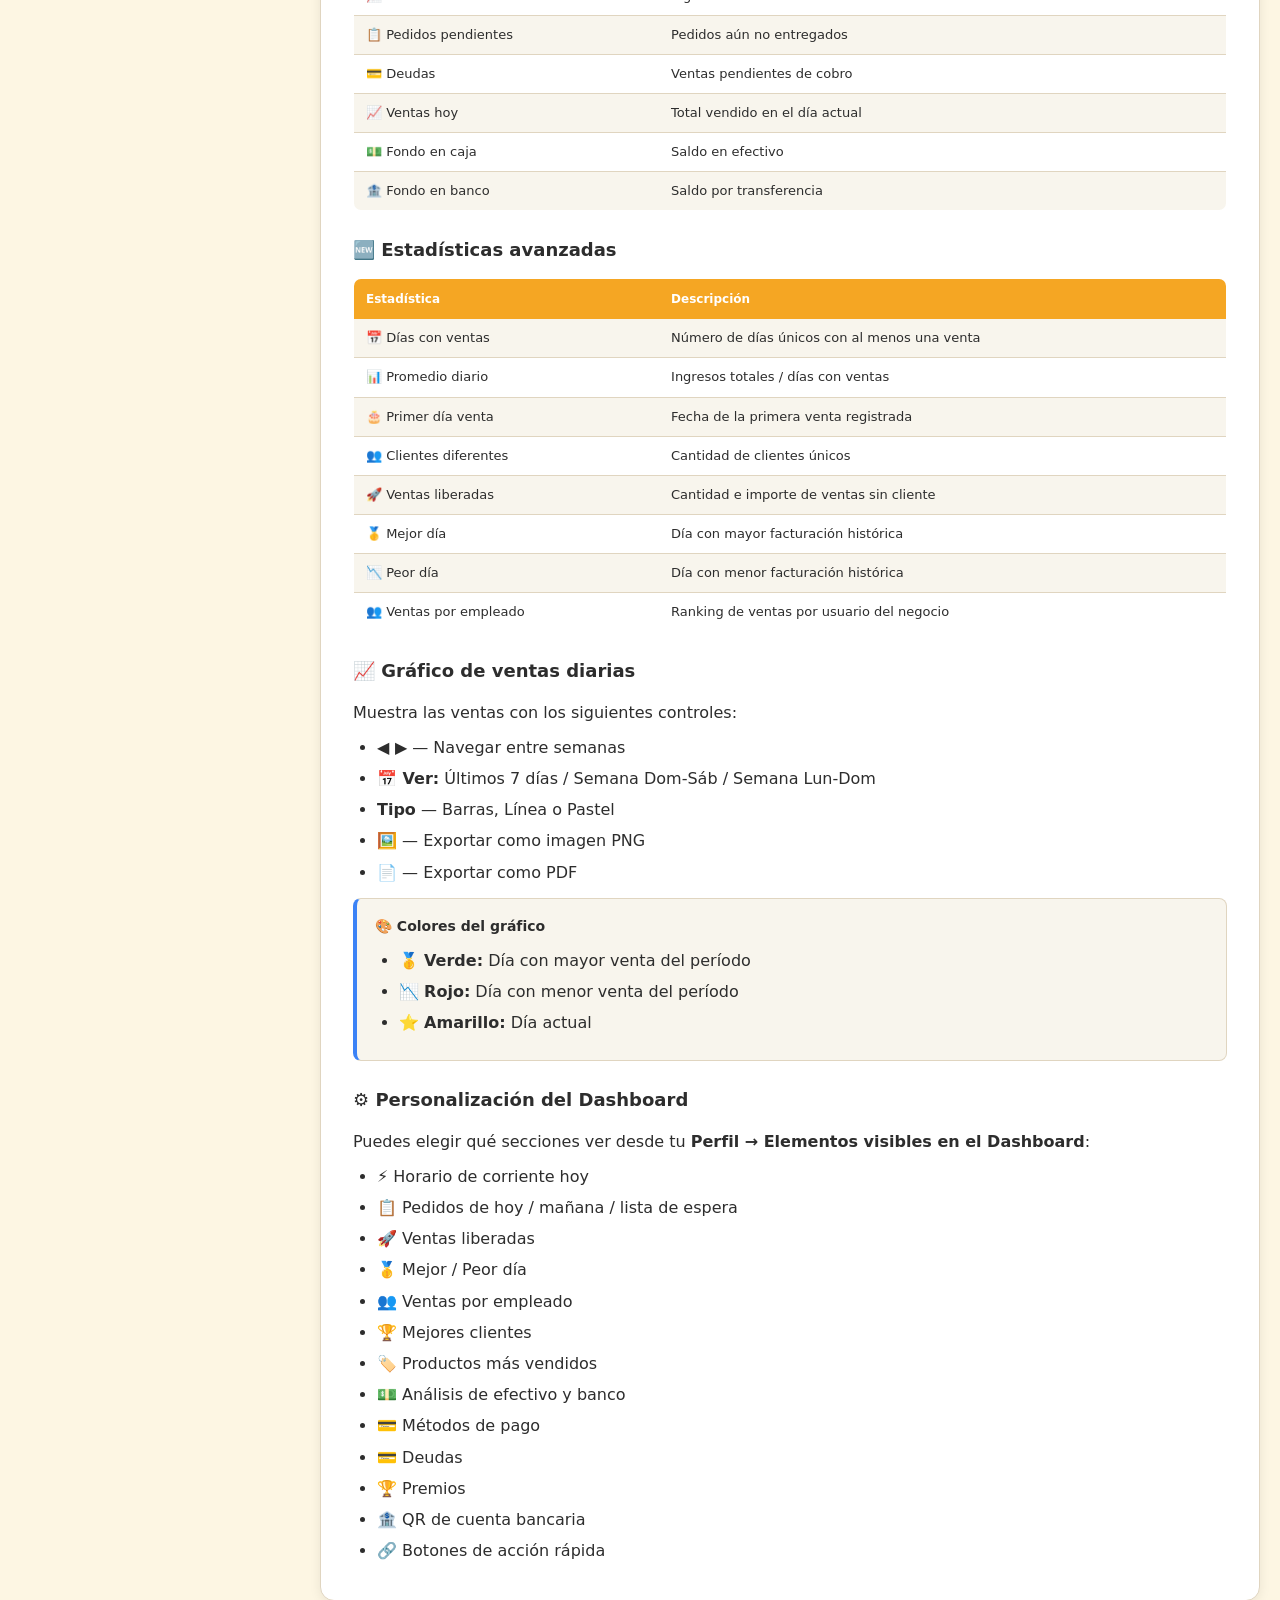
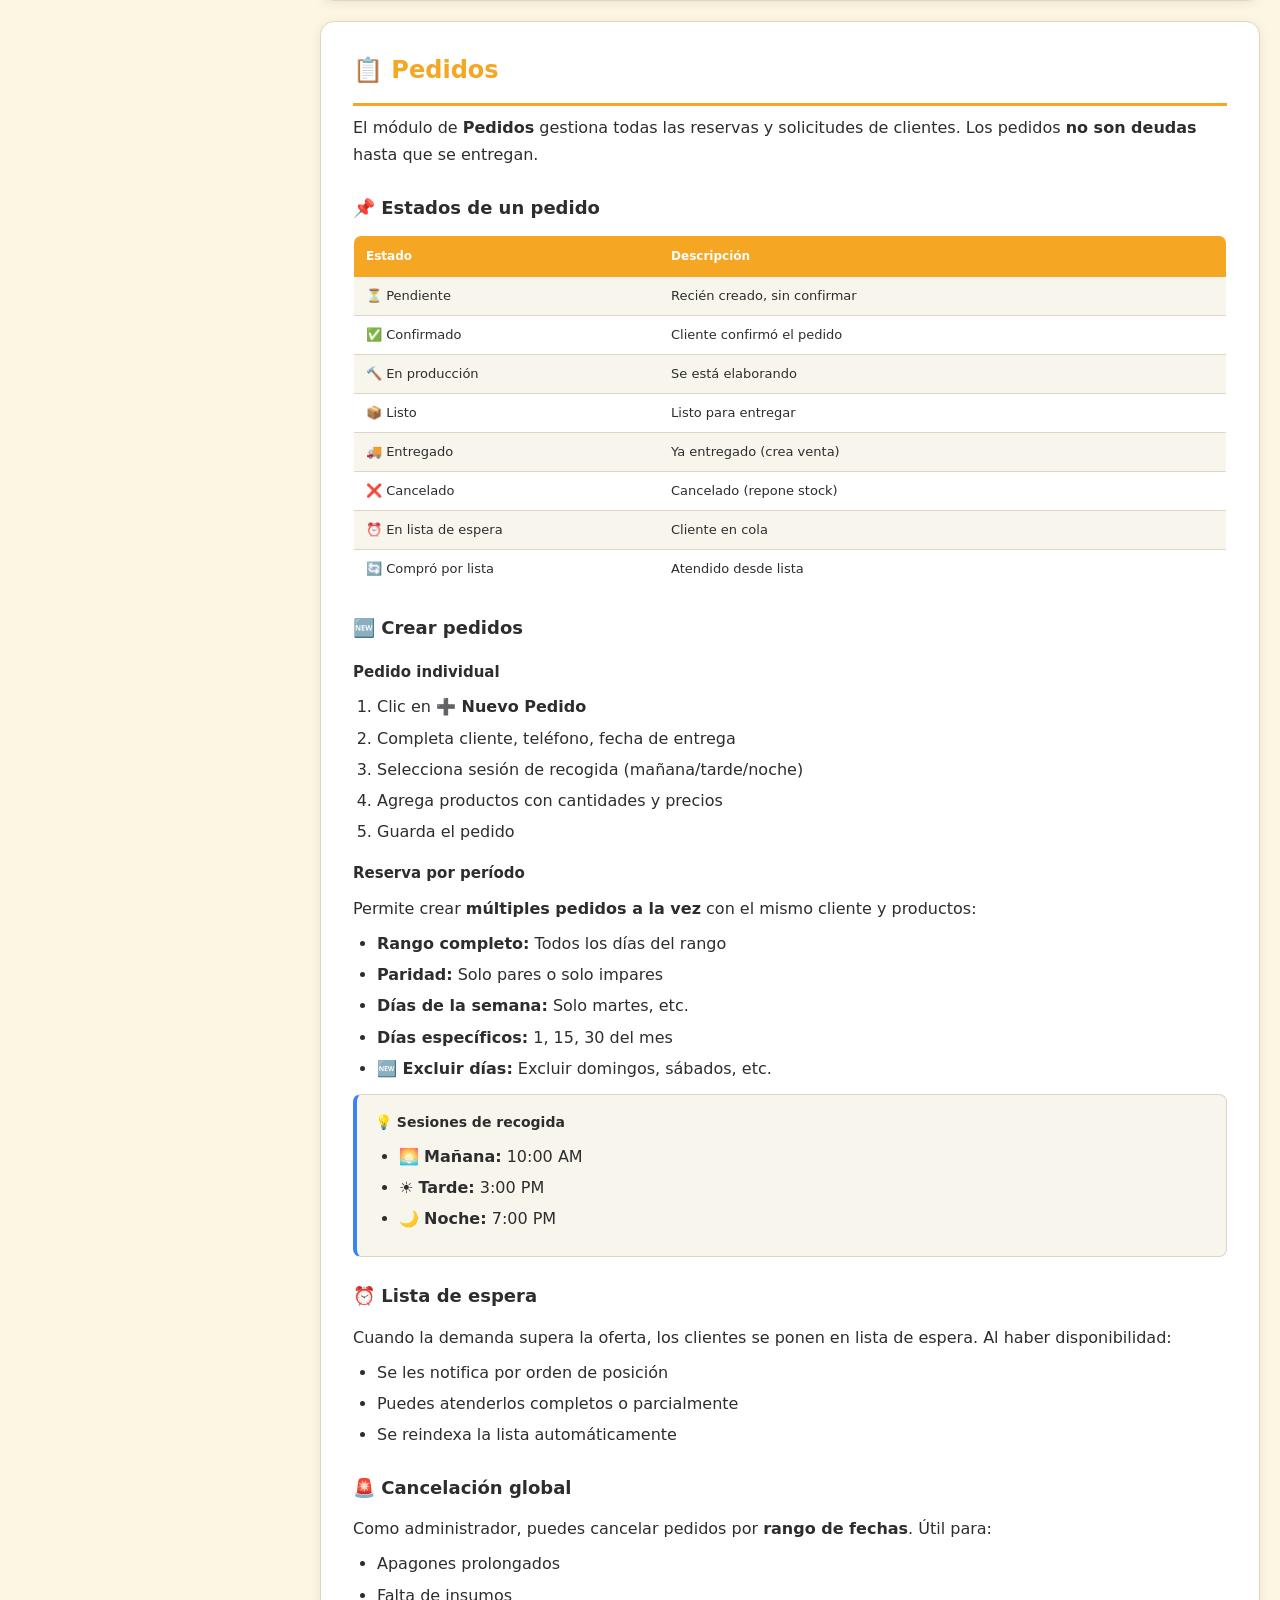
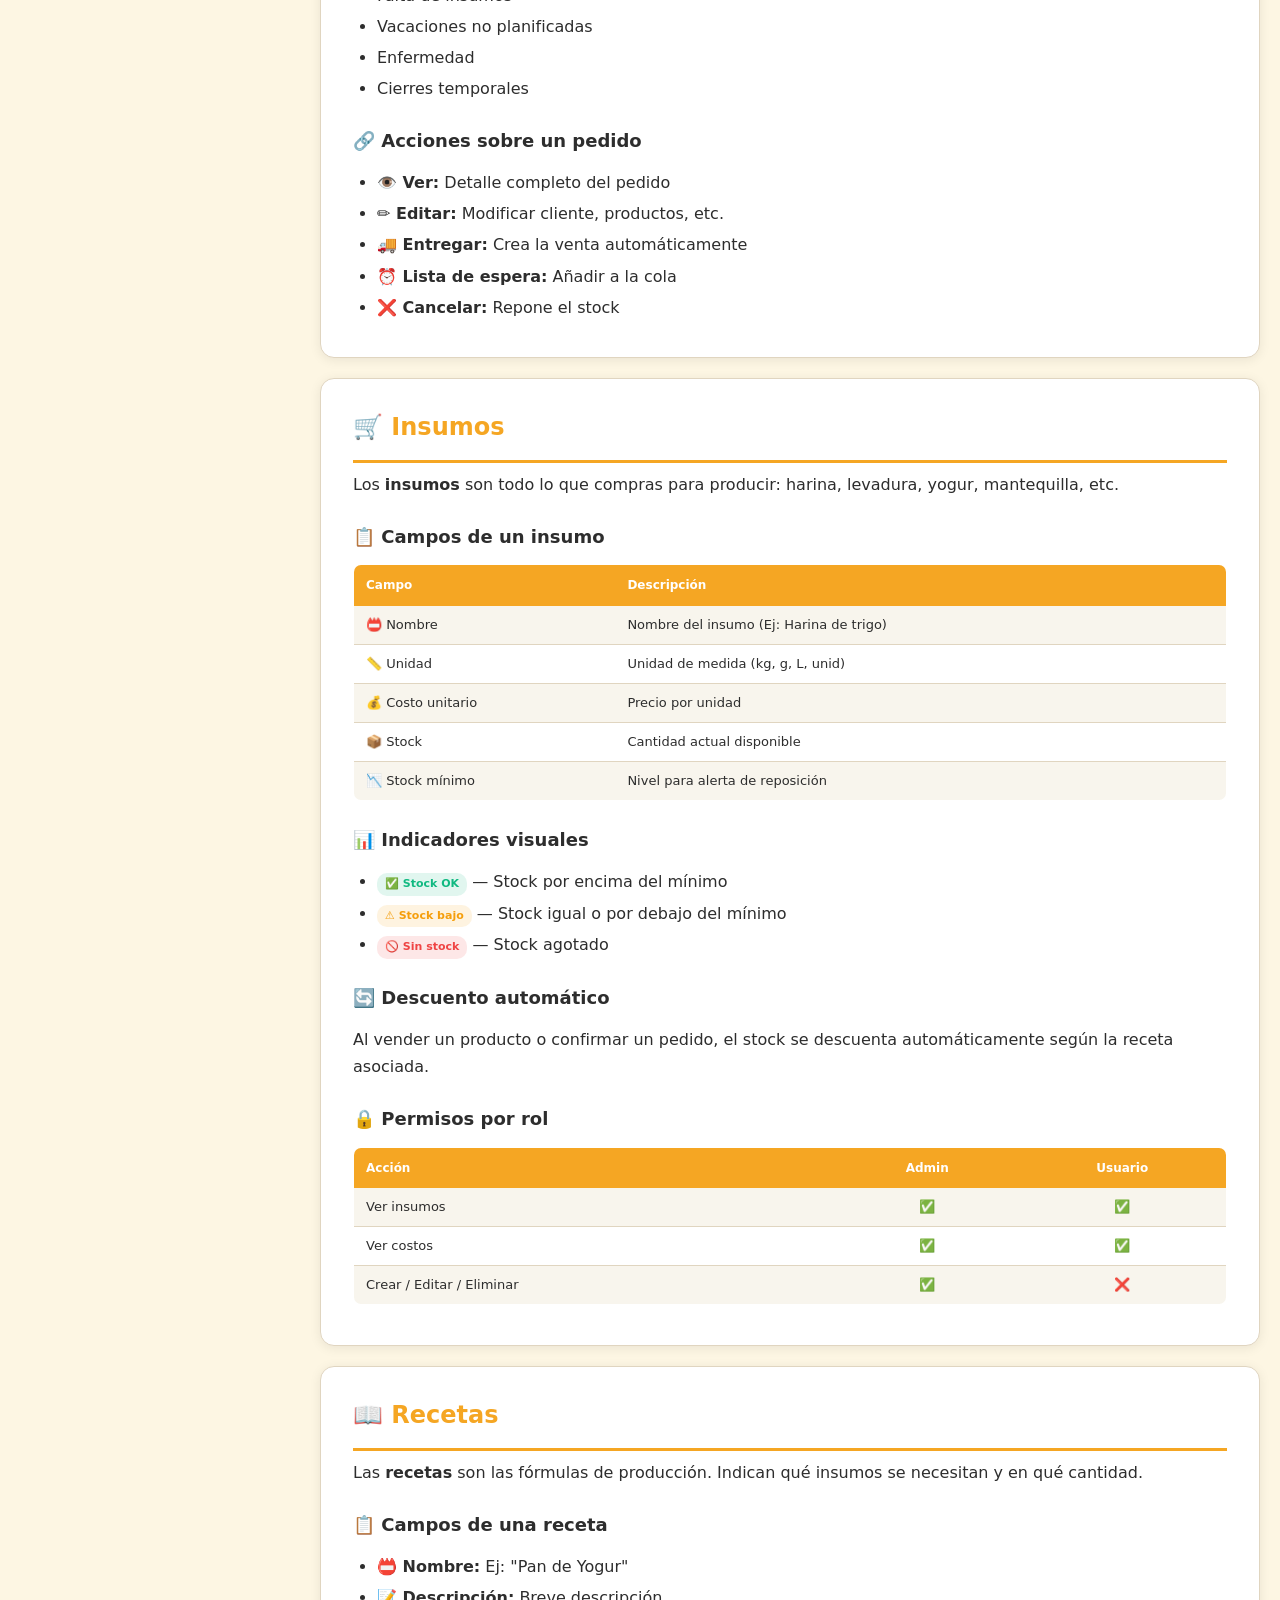
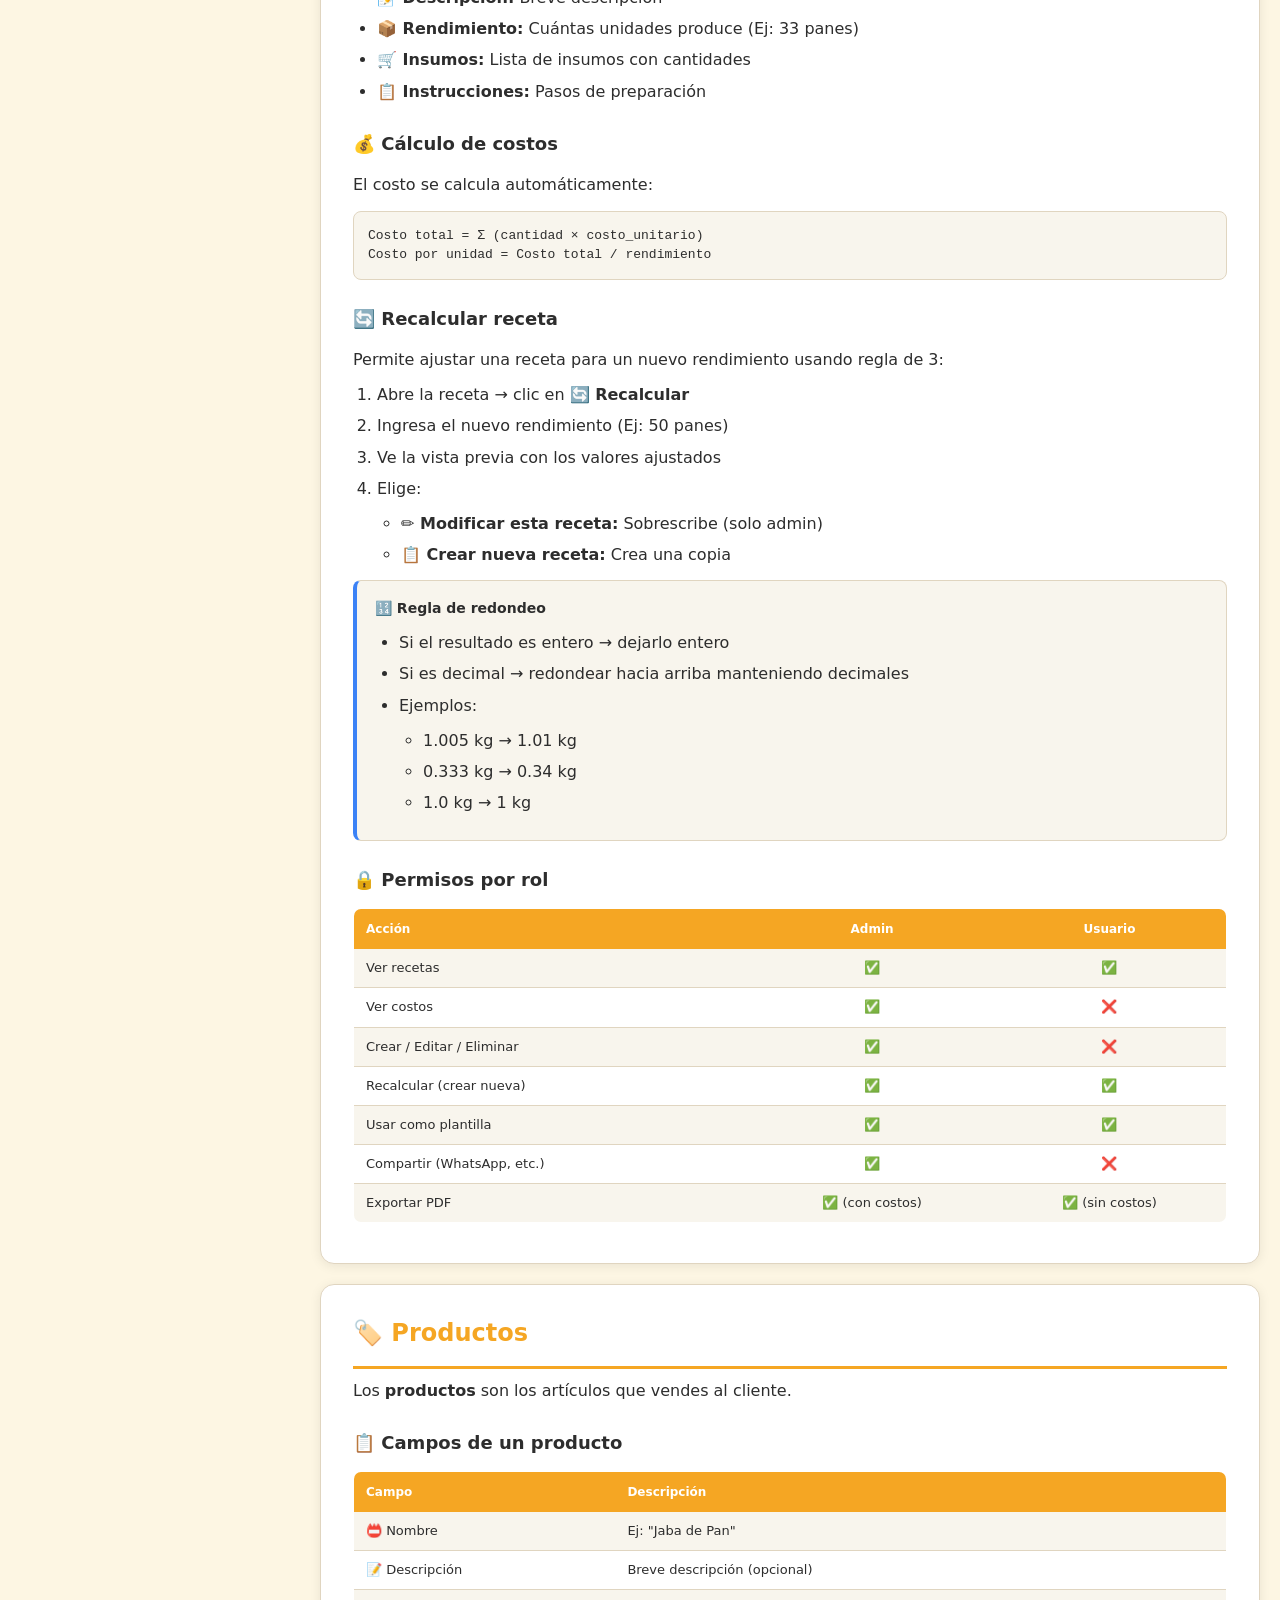
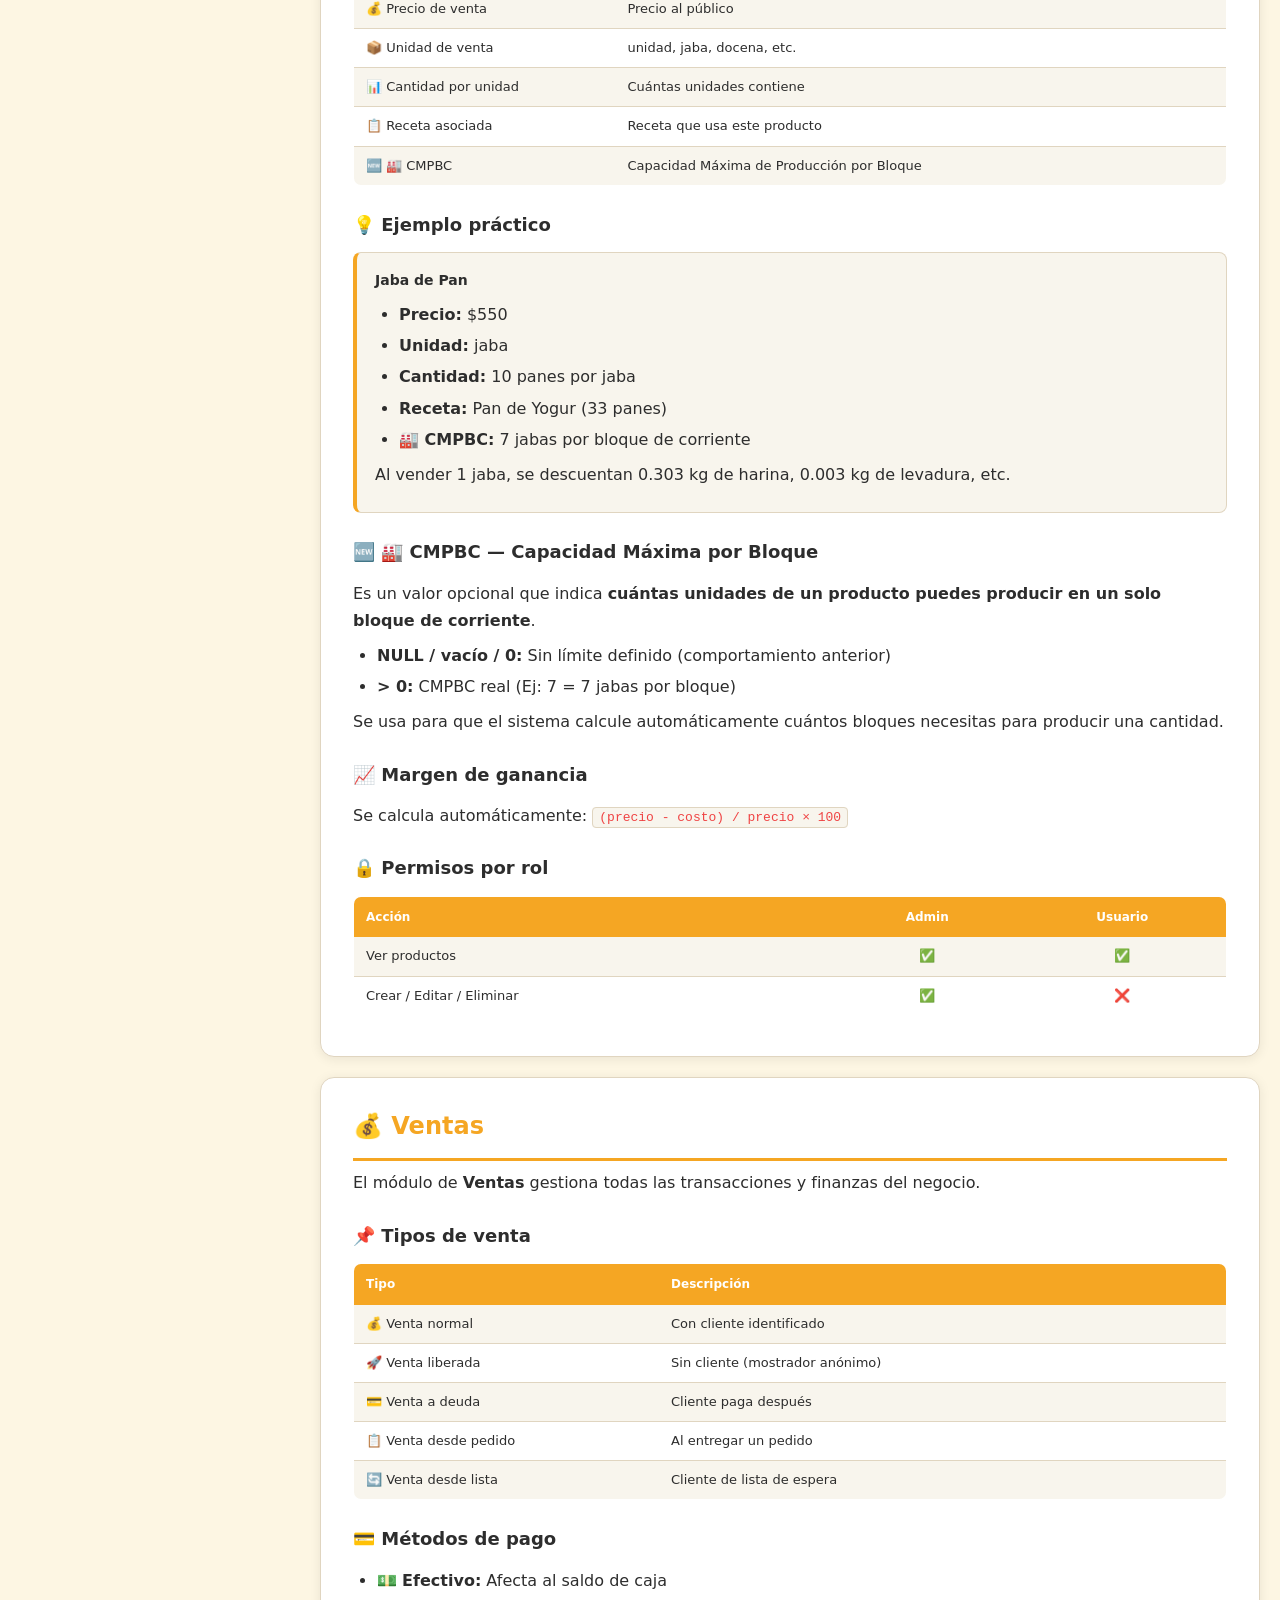
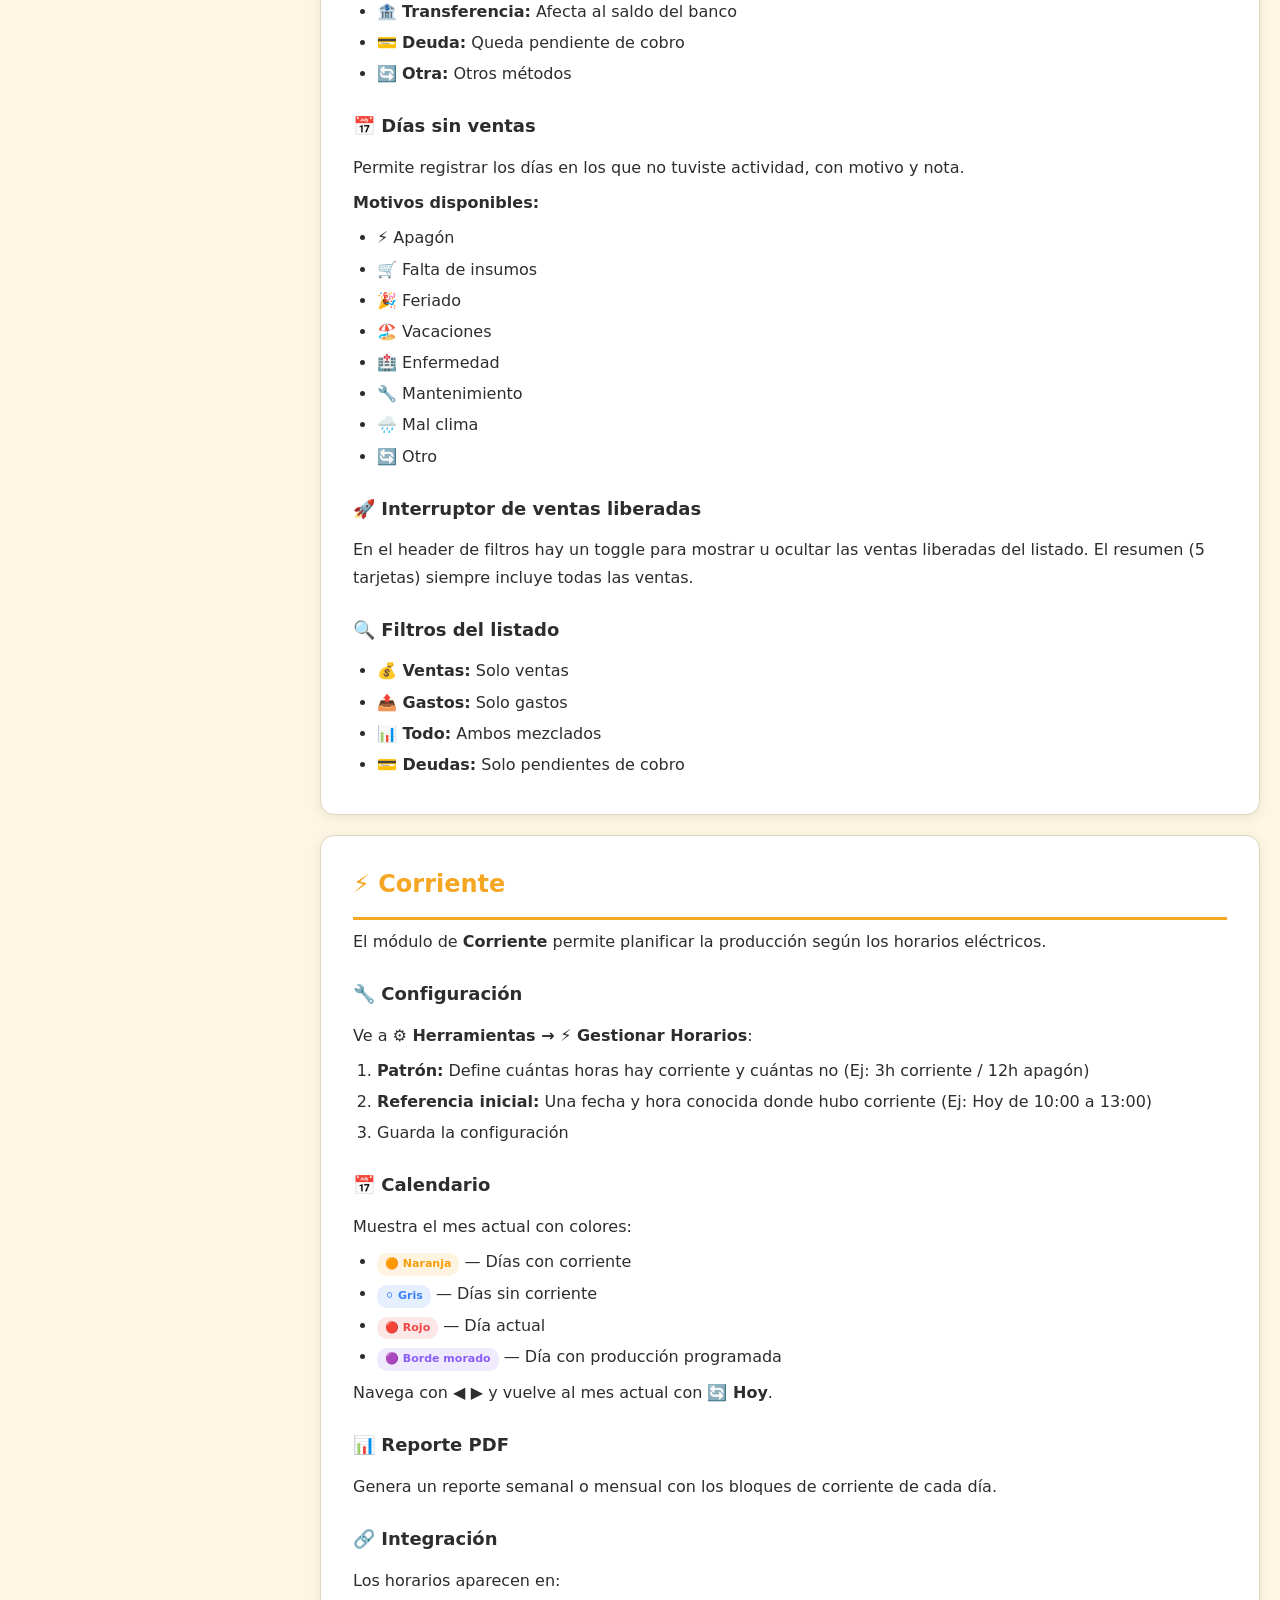
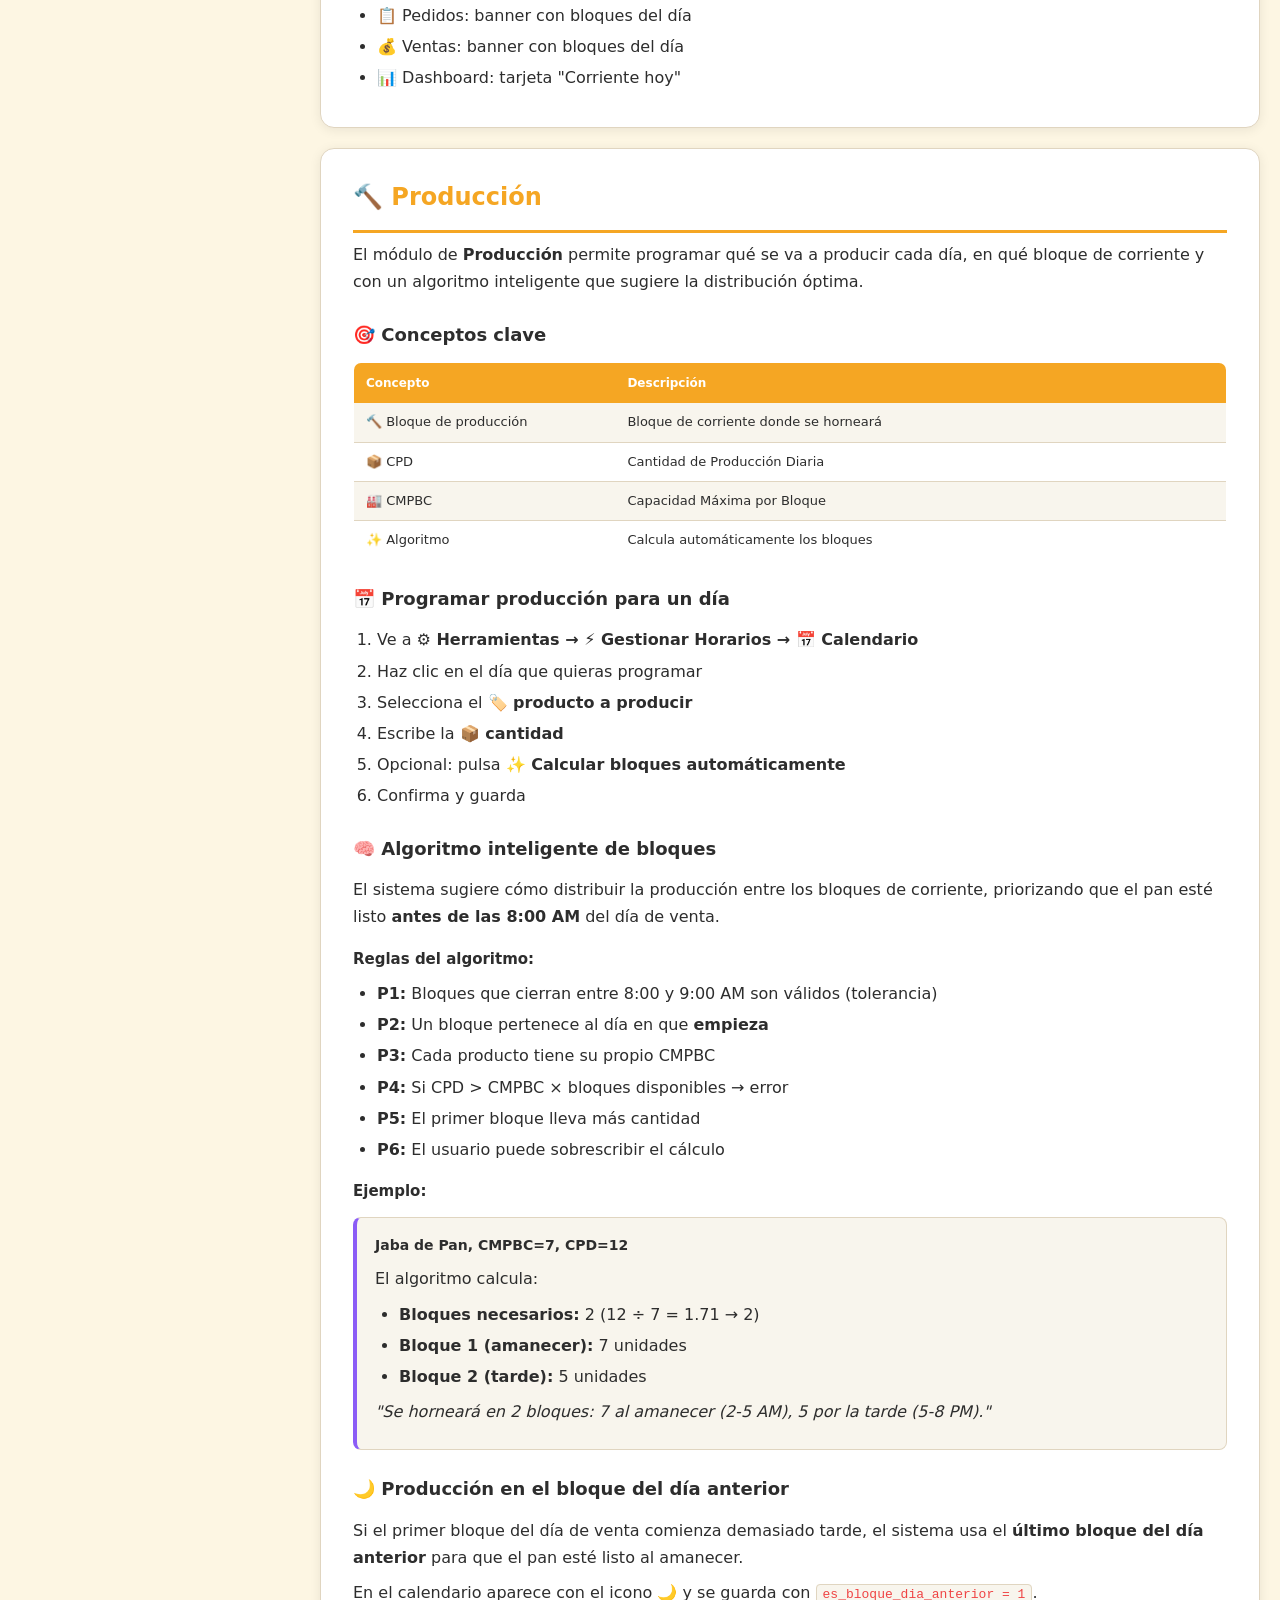
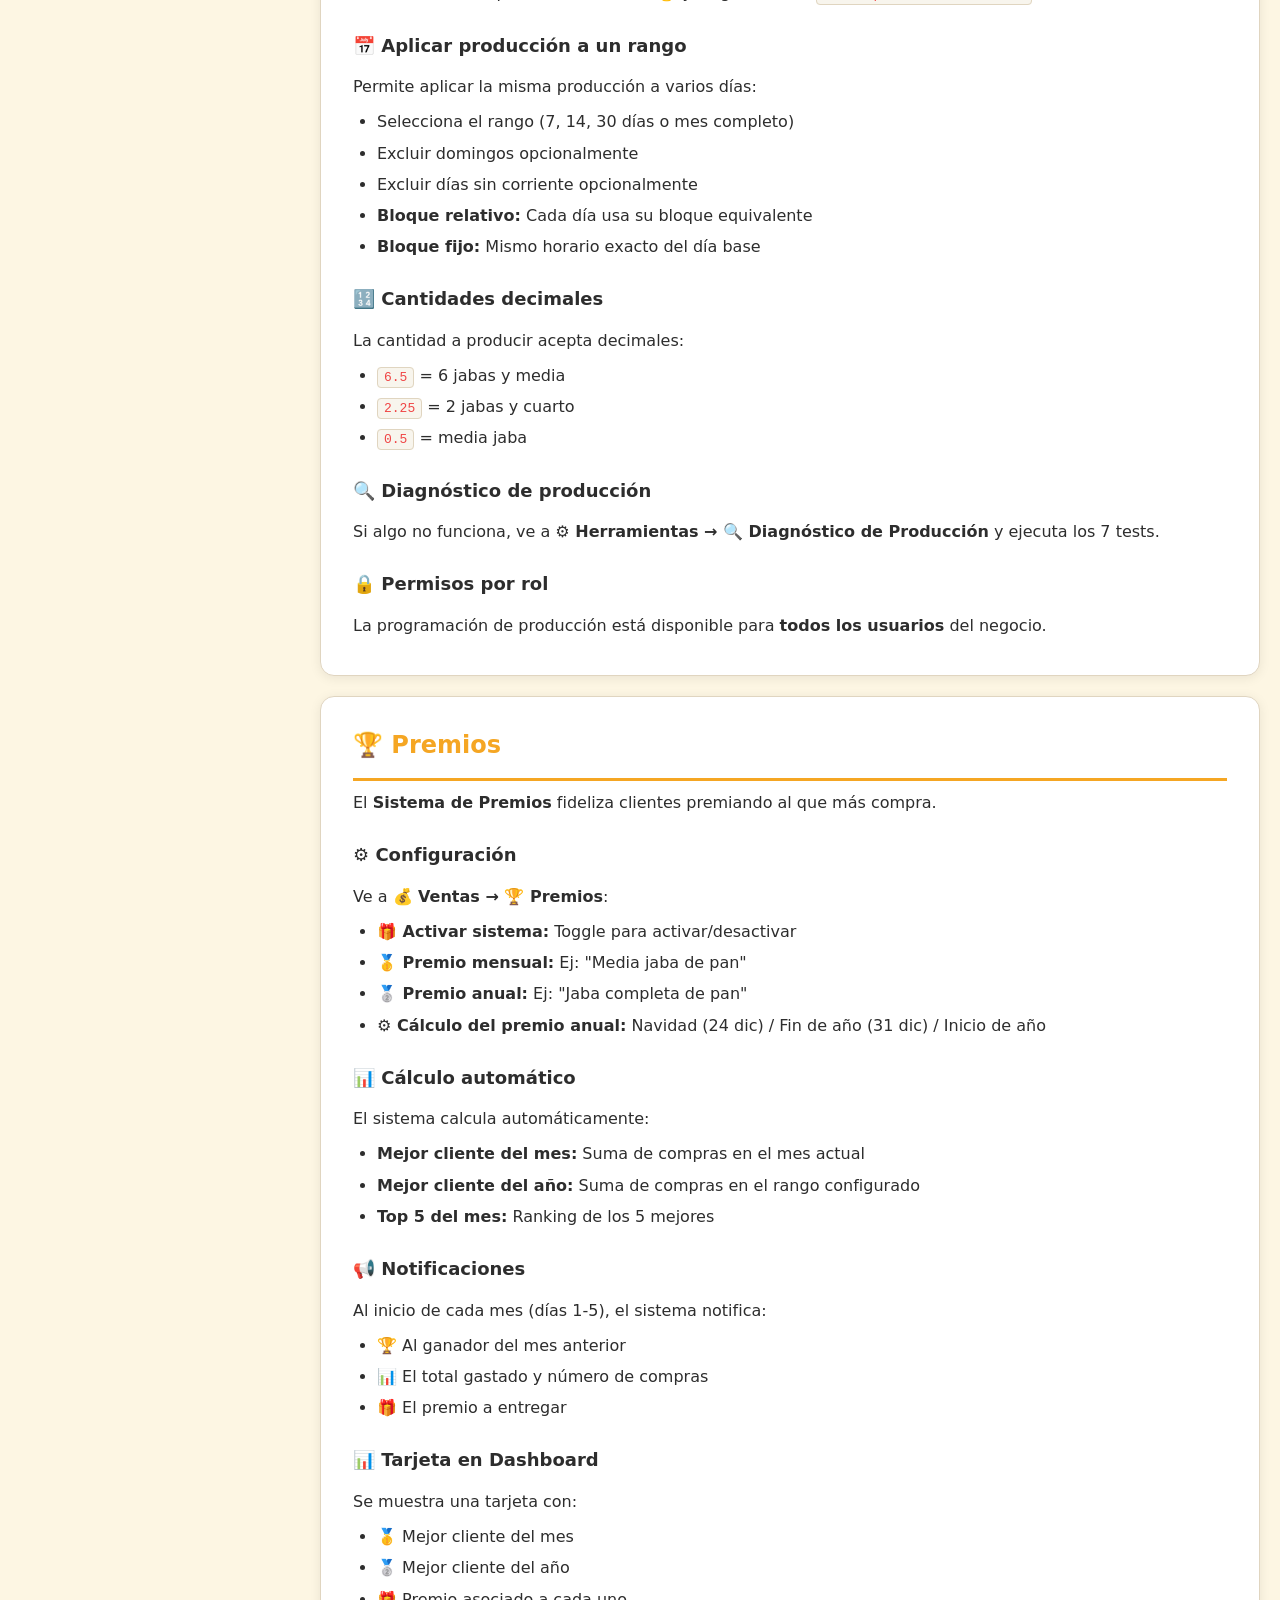
==== commit 5806c823: "Updated v2.2.3 230926" ====
--- a/ayuda-panario.html
+++ b/ayuda-panario.html
@@ -1,2174 +1,2799 @@
-<!DOCTYPE html>
-<html lang="es" data-theme="light">
-<head>
-    <meta charset="UTF-8">
-    <meta name="viewport" content="width=device-width, initial-scale=1.0, viewport-fit=cover">
-    <title>Panario v2.1.12 — Ayuda Completa</title>
-    <style>
-        /* ============================================================
-           RESET Y VARIABLES
-           ============================================================ */
-        * {
-            margin: 0;
-            padding: 0;
-            box-sizing: border-box;
-            font-family: system-ui, -apple-system, 'Segoe UI', Roboto, 'Helvetica Neue', sans-serif;
-        }
-
-        :root {
-            --bg: #fdf6e3;
-            --bg-card: #ffffff;
-            --bg-alt: #f8f5ed;
-            --text: #2d2d2d;
-            --text-light: #666;
-            --text-muted: #94a3b8;
-            --primary: #f5a623;
-            --primary-dark: #d4891b;
-            --primary-light: #fef3d6;
-            --border: #e0d5c0;
-            --border-light: #f0ebe0;
-            --success: #10b981;
-            --success-bg: #10b98120;
-            --danger: #ef4444;
-            --danger-bg: #ef444420;
-            --warning: #f59e0b;
-            --warning-bg: #f59e0b20;
-            --info: #3b82f6;
-            --info-bg: #3b82f620;
-            --purple: #8b5cf6;
-            --purple-bg: #8b5cf620;
-            --shadow: 0 2px 12px rgba(0,0,0,0.08);
-            --shadow-lg: 0 20px 60px rgba(0,0,0,0.15);
-            --radius: 14px;
-            --radius-sm: 8px;
-            --header-height: 70px;
-            --sidebar-width: 280px;
-        }
-
-        [data-theme="dark"] {
-            --bg: #0d0d0d;
-            --bg-card: #1a1a1a;
-            --bg-alt: #141414;
-            --text: #e8e0d5;
-            --text-light: #a0a0a0;
-            --text-muted: #707070;
-            --primary: #f5a623;
-            --primary-light: #2a2010;
-            --border: #3a3a3a;
-            --border-light: #2a2a2a;
-            --shadow: 0 2px 12px rgba(0,0,0,0.6);
-            --shadow-lg: 0 20px 60px rgba(0,0,0,0.8);
-        }
-
-        html {
-            scroll-behavior: smooth;
-        }
-
-        body {
-            background: var(--bg);
-            color: var(--text);
-            line-height: 1.7;
-            min-height: 100vh;
-            display: flex;
-            flex-direction: column;
-        }
-
-        /* ============================================================
-           HEADER
-           ============================================================ */
-        header.help-header {
-            position: sticky;
-            top: 0;
-            z-index: 100;
-            background: var(--bg-card);
-            border-bottom: 2px solid var(--border);
-            padding: 12px 20px;
-            display: flex;
-            align-items: center;
-            gap: 16px;
-            box-shadow: var(--shadow);
-            flex-wrap: wrap;
-        }
-
-        .help-logo {
-            font-size: 32px;
-            line-height: 1;
-        }
-
-        .help-title {
-            font-size: 20px;
-            font-weight: 700;
-            color: var(--primary);
-            margin: 0;
-        }
-
-        .help-subtitle {
-            font-size: 12px;
-            color: var(--text-light);
-            margin: 0;
-        }
-
-        .help-version {
-            font-size: 11px;
-            background: var(--primary-light);
-            color: var(--primary-dark);
-            padding: 2px 10px;
-            border-radius: 12px;
-            font-weight: 600;
-        }
-
-        .help-controls {
-            display: flex;
-            gap: 8px;
-            align-items: center;
-            margin-left: auto;
-        }
-
-        .help-btn {
-            background: var(--bg-alt);
-            border: 2px solid var(--border);
-            border-radius: var(--radius-sm);
-            padding: 6px 12px;
-            font-size: 13px;
-            cursor: pointer;
-            color: var(--text);
-            font-weight: 500;
-            transition: all 0.2s;
-            display: inline-flex;
-            align-items: center;
-            gap: 6px;
-            text-decoration: none;
-        }
-
-        .help-btn:hover {
-            border-color: var(--primary);
-            color: var(--primary);
-            transform: translateY(-1px);
-        }
-
-        .help-btn.primary {
-            background: var(--primary);
-            color: #fff;
-            border-color: var(--primary);
-        }
-
-        .help-btn.primary:hover {
-            background: var(--primary-dark);
-            color: #fff;
-        }
-
-        /* ============================================================
-           LAYOUT PRINCIPAL
-           ============================================================ */
-        .help-layout {
-            display: flex;
-            flex: 1;
-            max-width: 1400px;
-            margin: 0 auto;
-            width: 100%;
-            padding: 20px;
-            gap: 20px;
-            align-items: flex-start;
-        }
-
-        /* ============================================================
-           SIDEBAR / ÍNDICE
-           ============================================================ */
-        aside.help-sidebar {
-            width: var(--sidebar-width);
-            flex-shrink: 0;
-            position: sticky;
-            top: calc(var(--header-height) + 20px);
-            max-height: calc(100vh - var(--header-height) - 40px);
-            overflow-y: auto;
-            background: var(--bg-card);
-            border: 1px solid var(--border);
-            border-radius: var(--radius);
-            padding: 16px;
-            box-shadow: var(--shadow);
-        }
-
-        .sidebar-title {
-            font-size: 13px;
-            font-weight: 700;
-            color: var(--text-light);
-            text-transform: uppercase;
-            letter-spacing: 0.5px;
-            margin-bottom: 12px;
-            padding-bottom: 8px;
-            border-bottom: 2px solid var(--border);
-        }
-
-        .sidebar-search {
-            width: 100%;
-            padding: 8px 12px;
-            border: 2px solid var(--border);
-            border-radius: var(--radius-sm);
-            background: var(--bg-alt);
-            color: var(--text);
-            font-size: 13px;
-            margin-bottom: 12px;
-            transition: border-color 0.2s;
-        }
-
-        .sidebar-search:focus {
-            outline: none;
-            border-color: var(--primary);
-        }
-
-        .sidebar-nav {
-            list-style: none;
-            display: flex;
-            flex-direction: column;
-            gap: 2px;
-        }
-
-        .sidebar-nav li a {
-            display: flex;
-            align-items: center;
-            gap: 8px;
-            padding: 7px 10px;
-            color: var(--text);
-            text-decoration: none;
-            border-radius: 6px;
-            font-size: 13px;
-            transition: all 0.15s;
-            border-left: 3px solid transparent;
-        }
-
-        .sidebar-nav li a:hover {
-            background: var(--bg-alt);
-            border-left-color: var(--primary);
-        }
-
-        .sidebar-nav li a.active {
-            background: var(--primary-light);
-            color: var(--primary-dark);
-            font-weight: 600;
-            border-left-color: var(--primary);
-        }
-
-        .sidebar-nav .nav-section {
-            font-size: 11px;
-            font-weight: 700;
-            color: var(--text-muted);
-            text-transform: uppercase;
-            letter-spacing: 0.5px;
-            padding: 10px 10px 4px 10px;
-            margin-top: 4px;
-        }
-
-        .sidebar-nav .nav-icon {
-            font-size: 16px;
-            width: 20px;
-            text-align: center;
-            flex-shrink: 0;
-        }
-
-        /* ============================================================
-           CONTENIDO PRINCIPAL
-           ============================================================ */
-        main.help-content {
-            flex: 1;
-            min-width: 0;
-            display: flex;
-            flex-direction: column;
-            gap: 20px;
-        }
-
-        section.help-section {
-            background: var(--bg-card);
-            border: 1px solid var(--border);
-            border-radius: var(--radius);
-            padding: 28px 32px;
-            box-shadow: var(--shadow);
-            scroll-margin-top: calc(var(--header-height) + 20px);
-        }
-
-        section.help-section h2 {
-            font-size: 24px;
-            color: var(--primary);
-            margin: 0 0 8px 0;
-            display: flex;
-            align-items: center;
-            gap: 10px;
-            padding-bottom: 12px;
-            border-bottom: 3px solid var(--primary);
-        }
-
-        section.help-section h3 {
-            font-size: 18px;
-            color: var(--text);
-            margin: 24px 0 12px 0;
-            display: flex;
-            align-items: center;
-            gap: 8px;
-        }
-
-        section.help-section h4 {
-            font-size: 15px;
-            color: var(--text);
-            margin: 16px 0 8px 0;
-        }
-
-        section.help-section p {
-            margin: 8px 0;
-            color: var(--text);
-        }
-
-        section.help-section ul,
-        section.help-section ol {
-            margin: 8px 0 8px 24px;
-            color: var(--text);
-        }
-
-        section.help-section li {
-            margin: 4px 0;
-        }
-
-        section.help-section a {
-            color: var(--primary);
-            text-decoration: none;
-            border-bottom: 1px dashed var(--primary);
-        }
-
-        section.help-section a:hover {
-            color: var(--primary-dark);
-        }
-
-        section.help-section code {
-            background: var(--bg-alt);
-            padding: 2px 6px;
-            border-radius: 4px;
-            font-family: 'SF Mono', Monaco, Consolas, monospace;
-            font-size: 13px;
-            border: 1px solid var(--border);
-            color: var(--danger);
-        }
-
-        section.help-section pre {
-            background: var(--bg-alt);
-            padding: 14px;
-            border-radius: var(--radius-sm);
-            overflow-x: auto;
-            border: 1px solid var(--border);
-            font-family: 'SF Mono', Monaco, Consolas, monospace;
-            font-size: 12px;
-            line-height: 1.5;
-            margin: 12px 0;
-        }
-
-        section.help-section pre code {
-            background: none;
-            padding: 0;
-            border: none;
-            color: var(--text);
-        }
-
-        /* ============================================================
-           CARDS
-           ============================================================ */
-        .card-help {
-            background: var(--bg-alt);
-            border: 1px solid var(--border);
-            border-radius: var(--radius-sm);
-            padding: 16px 18px;
-            margin: 12px 0;
-        }
-
-        .card-help.info { border-left: 4px solid var(--info); }
-        .card-help.success { border-left: 4px solid var(--success); }
-        .card-help.warning { border-left: 4px solid var(--warning); }
-        .card-help.danger { border-left: 4px solid var(--danger); }
-        .card-help.primary { border-left: 4px solid var(--primary); }
-        .card-help.purple { border-left: 4px solid var(--purple); }
-
-        .card-help-title {
-            font-weight: 700;
-            font-size: 14px;
-            margin-bottom: 6px;
-            display: flex;
-            align-items: center;
-            gap: 8px;
-        }
-
-        /* ============================================================
-           TABLAS
-           ============================================================ */
-        table.help-table {
-            width: 100%;
-            border-collapse: collapse;
-            margin: 12px 0;
-            font-size: 13px;
-            border: 1px solid var(--border);
-            border-radius: var(--radius-sm);
-            overflow: hidden;
-        }
-
-        table.help-table th {
-            background: var(--primary);
-            color: #fff;
-            padding: 10px 12px;
-            text-align: left;
-            font-size: 12px;
-            font-weight: 700;
-        }
-
-        table.help-table td {
-            padding: 8px 12px;
-            border-bottom: 1px solid var(--border);
-            vertical-align: top;
-        }
-
-        table.help-table tr:nth-child(even) td {
-            background: var(--bg-alt);
-        }
-
-        table.help-table tr:last-child td {
-            border-bottom: none;
-        }
-
-        /* ============================================================
-           BADGES
-           ============================================================ */
-        .badge-help {
-            display: inline-block;
-            padding: 2px 8px;
-            border-radius: 10px;
-            font-size: 11px;
-            font-weight: 600;
-        }
-
-        .badge-success { background: var(--success-bg); color: var(--success); }
-        .badge-danger { background: var(--danger-bg); color: var(--danger); }
-        .badge-warning { background: var(--warning-bg); color: var(--warning); }
-        .badge-info { background: var(--info-bg); color: var(--info); }
-        .badge-primary { background: var(--primary-light); color: var(--primary-dark); }
-        .badge-purple { background: var(--purple-bg); color: var(--purple); }
-
-        /* ============================================================
-           FAQ / ACORDEÓN
-           ============================================================ */
-        details.faq-item {
-            background: var(--bg-alt);
-            border: 1px solid var(--border);
-            border-radius: var(--radius-sm);
-            padding: 12px 16px;
-            margin-bottom: 8px;
-            transition: all 0.2s;
-        }
-
-        details.faq-item[open] {
-            border-color: var(--primary);
-        }
-
-        details.faq-item summary {
-            cursor: pointer;
-            font-weight: 600;
-            font-size: 14px;
-            color: var(--text);
-            list-style: none;
-            display: flex;
-            align-items: center;
-            gap: 8px;
-        }
-
-        details.faq-item summary::-webkit-details-marker {
-            display: none;
-        }
-
-        details.faq-item summary::before {
-            content: '▶';
-            font-size: 10px;
-            color: var(--primary);
-            transition: transform 0.2s;
-            display: inline-block;
-        }
-
-        details.faq-item[open] summary::before {
-            transform: rotate(90deg);
-        }
-
-        details.faq-item .faq-answer {
-            margin-top: 10px;
-            padding-top: 10px;
-            border-top: 1px dashed var(--border);
-            font-size: 13px;
-            color: var(--text-light);
-            line-height: 1.7;
-            white-space: pre-line;
-        }
-
-        /* ============================================================
-           BOTONES DE NAVEGACIÓN RÁPIDA
-           ============================================================ */
-        .quick-nav {
-            display: grid;
-            grid-template-columns: repeat(auto-fit, minmax(180px, 1fr));
-            gap: 12px;
-            margin: 16px 0;
-        }
-
-        .quick-nav-card {
-            background: var(--bg-alt);
-            border: 1px solid var(--border);
-            border-radius: var(--radius-sm);
-            padding: 16px;
-            text-align: center;
-            text-decoration: none;
-            color: var(--text);
-            transition: all 0.2s;
-            cursor: pointer;
-        }
-
-        .quick-nav-card:hover {
-            border-color: var(--primary);
-            transform: translateY(-2px);
-            box-shadow: var(--shadow);
-        }
-
-        .quick-nav-card .qnc-icon {
-            font-size: 32px;
-            display: block;
-            margin-bottom: 8px;
-        }
-
-        .quick-nav-card .qnc-title {
-            font-weight: 600;
-            font-size: 14px;
-            margin-bottom: 4px;
-        }
-
-        .quick-nav-card .qnc-desc {
-            font-size: 11px;
-            color: var(--text-light);
-        }
-
-        /* ============================================================
-           BOTÓN VOLVER ARRIBA
-           ============================================================ */
-        .back-to-top {
-            position: fixed;
-            bottom: 24px;
-            right: 24px;
-            width: 48px;
-            height: 48px;
-            border-radius: 50%;
-            background: var(--primary);
-            color: #fff;
-            border: none;
-            font-size: 22px;
-            cursor: pointer;
-            box-shadow: var(--shadow-lg);
-            opacity: 0;
-            pointer-events: none;
-            transition: all 0.3s;
-            z-index: 50;
-        }
-
-        .back-to-top.visible {
-            opacity: 1;
-            pointer-events: auto;
-        }
-
-        .back-to-top:hover {
-            background: var(--primary-dark);
-            transform: translateY(-3px);
-        }
-
-        /* ============================================================
-           FOOTER
-           ============================================================ */
-        footer.help-footer {
-            text-align: center;
-            padding: 24px;
-            color: var(--text-light);
-            font-size: 12px;
-            border-top: 1px solid var(--border);
-            margin-top: 20px;
-        }
-
-        /* ============================================================
-           MODO EMBEDDED (dentro de un iframe)
-           ============================================================ */
-        body.embedded {
-            min-height: 100%;
-            overflow-x: hidden;
-        }
-
-        body.embedded header.help-header {
-            position: relative;
-            top: auto;
-            box-shadow: none;
-            padding: 8px 16px;
-            border-bottom: 1px solid var(--border);
-            --header-height: 50px;
-        }
-
-        body.embedded .help-logo {
-            font-size: 24px;
-        }
-
-        body.embedded .help-title {
-            font-size: 16px;
-        }
-
-        body.embedded .help-subtitle {
-            font-size: 11px;
-        }
-
-        body.embedded .help-layout {
-            padding: 12px;
-            gap: 12px;
-            max-width: 100%;
-        }
-
-        body.embedded aside.help-sidebar {
-            top: 12px;
-            max-height: calc(100vh - 100px);
-        }
-
-        body.embedded section.help-section {
-            padding: 20px 24px;
-            scroll-margin-top: 70px;
-        }
-
-        body.embedded .back-to-top {
-            bottom: 16px;
-            right: 16px;
-            width: 42px;
-            height: 42px;
-            font-size: 18px;
-        }
-
-        body.embedded footer.help-footer {
-            padding: 16px;
-            font-size: 11px;
-        }
-
-        /* ============================================================
-           RESPONSIVE
-           ============================================================ */
-        @media (max-width: 900px) {
-            .help-layout {
-                flex-direction: column;
-                padding: 12px;
-            }
-
-            aside.help-sidebar {
-                width: 100%;
-                position: static;
-                max-height: 300px;
-            }
-
-            section.help-section {
-                padding: 20px;
-            }
-
-            section.help-section h2 {
-                font-size: 20px;
-            }
-
-            section.help-section h3 {
-                font-size: 16px;
-            }
-        }
-
-        @media (max-width: 500px) {
-            header.help-header {
-                padding: 10px 12px;
-            }
-
-            .help-title {
-                font-size: 16px;
-            }
-
-            .help-version {
-                font-size: 10px;
-                padding: 1px 8px;
-            }
-
-            section.help-section {
-                padding: 16px;
-                border-radius: 10px;
-            }
-
-            table.help-table {
-                font-size: 11px;
-            }
-
-            table.help-table th,
-            table.help-table td {
-                padding: 6px 8px;
-            }
-        }
-
-        /* ============================================================
-           PRINT
-           ============================================================ */
-        @media print {
-            header.help-header {
-                position: static;
-            }
-
-            aside.help-sidebar {
-                display: none;
-            }
-
-            section.help-section {
-                break-inside: avoid;
-                box-shadow: none;
-                border: 1px solid #ccc;
-            }
-
-            .back-to-top {
-                display: none;
-            }
-        }
-
-        /* ============================================================
-           SCROLLBAR
-           ============================================================ */
-        ::-webkit-scrollbar {
-            width: 8px;
-            height: 8px;
-        }
-
-        ::-webkit-scrollbar-track {
-            background: var(--bg);
-        }
-
-        ::-webkit-scrollbar-thumb {
-            background: var(--primary);
-            border-radius: 4px;
-        }
-
-        ::-webkit-scrollbar-thumb:hover {
-            background: var(--primary-dark);
-        }
-    </style>
-</head>
-<body>
-
-<!-- ============================================================
-     HEADER
-     ============================================================ -->
-<header class="help-header">
-    <span class="help-logo">🍞</span>
-    <div>
-        <h1 class="help-title">Panario — Ayuda Completa</h1>
-        <p class="help-subtitle">Guía de uso de todos los módulos</p>
-    </div>
-    <span class="help-version">v2.1.12</span>
-    <div class="help-controls">
-        <button class="help-btn" onclick="toggleTheme()" title="Cambiar tema">
-            <span id="theme-icon">🌙</span>
-        </button>
-        <button class="help-btn" onclick="window.print()" title="Imprimir / Guardar PDF">
-            🖨️
-        </button>
-        <a id="btn-open-new-tab" class="help-btn primary" href="#" target="_blank" rel="noopener" style="display:none;" title="Abrir en pestaña nueva">
-            🔗 ↗
-        </a>
-    </div>
-</header>
-
-<!-- ============================================================
-     LAYOUT
-     ============================================================ -->
-<div class="help-layout">
-
-    <!-- SIDEBAR / ÍNDICE -->
-    <aside class="help-sidebar">
-        <div class="sidebar-title">📑 Índice</div>
-        <input type="text" 
-               class="sidebar-search" 
-               id="sidebar-search" 
-               placeholder="🔍 Buscar en la ayuda..."
-               oninput="filterSidebar()">
-        <ul class="sidebar-nav" id="sidebar-nav">
-            <li class="nav-section">Inicio</li>
-            <li><a href="#intro"><span class="nav-icon">🏠</span> Introducción</a></li>
-            <li><a href="#primeros-pasos"><span class="nav-icon">🚀</span> Primeros pasos</a></li>
-            
-            <li class="nav-section">Módulos principales</li>
-            <li><a href="#dashboard"><span class="nav-icon">📊</span> Dashboard</a></li>
-            <li><a href="#orders"><span class="nav-icon">📋</span> Pedidos</a></li>
-            <li><a href="#insumos"><span class="nav-icon">🛒</span> Insumos</a></li>
-            <li><a href="#recipes"><span class="nav-icon">📖</span> Recetas</a></li>
-            <li><a href="#productos"><span class="nav-icon">🏷️</span> Productos</a></li>
-            <li><a href="#sales"><span class="nav-icon">💰</span> Ventas</a></li>
-            
-            <li class="nav-section">Funciones avanzadas</li>
-            <li><a href="#corriente"><span class="nav-icon">⚡</span> Corriente</a></li>
-            <li><a href="#rewards"><span class="nav-icon">🏆</span> Premios</a></li>
-            <li><a href="#notifications"><span class="nav-icon">🔔</span> Notificaciones</a></li>
-            <li><a href="#profile"><span class="nav-icon">👤</span> Perfil</a></li>
-            <li><a href="#settings"><span class="nav-icon">⚙️</span> Herramientas</a></li>
-            
-            <li class="nav-section">Ayuda</li>
-            <li><a href="#faq"><span class="nav-icon">❓</span> Preguntas frecuentes</a></li>
-            <li><a href="#atajos"><span class="nav-icon">⌨️</span> Atajos</a></li>
-            <li><a href="#creditos"><span class="nav-icon">👨‍💻</span> Créditos</a></li>
-        </ul>
-    </aside>
-
-    <!-- CONTENIDO PRINCIPAL -->
-    <main class="help-content">
-
-        <!-- ============================================================
-             INTRODUCCIÓN
-             ============================================================ -->
-        <section class="help-section" id="intro">
-            <h2>🏠 Introducción</h2>
-            
-            <p><strong>Panario v2.1.12</strong> es una aplicación PWA (Progressive Web App) diseñada específicamente para la gestión integral de una <strong>panadería artesanal</strong>. Funciona completamente offline y guarda todos tus datos localmente en tu dispositivo.</p>
-
-            <div class="card-help primary">
-                <div class="card-help-title">✨ ¿Qué puedes hacer con Panario?</div>
-                <ul>
-                    <li>🛒 Gestionar <strong>insumos</strong> (compras, stock, costos)</li>
-                    <li>📖 Crear <strong>recetas</strong> con fórmulas y cálculo de costos</li>
-                    <li>🏷️ Definir <strong>productos</strong> para la venta</li>
-                    <li>💰 Registrar <strong>ventas</strong> con descuento automático de stock</li>
-                    <li>📋 Gestionar <strong>pedidos y reservas</strong></li>
-                    <li>⏰ Administrar la <strong>lista de espera</strong></li>
-                    <li>📊 Ver <strong>estadísticas</strong> y análisis del negocio</li>
-                    <li>⚡ Planificar según <strong>horarios de corriente</strong></li>
-                    <li>🏆 Premiar a tus <strong>mejores clientes</strong></li>
-                    <li>📅 Registrar <strong>días sin ventas</strong></li>
-                    <li>👥 Trabajar en <strong>multiusuario</strong></li>
-                </ul>
-            </div>
-
-            <div class="card-help info">
-                <div class="card-help-title">🍞 ¿Por qué se llama "Panario"?</div>
-                <p>El nombre es un juego con <strong>"pan"</strong> y <strong>"diario"</strong> (de contabilidad). Es corto, original y describe perfectamente el propósito: llevar el diario contable de una panadería.</p>
-                <p style="margin-top: 8px; font-size: 12px; color: var(--text-light);">Otros nombres considerados: PanConta, HarinaBalance, MasaYCuentas, BakeryLedger.</p>
-            </div>
-
-            <h3>📱 Información técnica</h3>
-            <table class="help-table">
-                <tr>
-                    <th style="width: 40%;">Propiedad</th>
-                    <th>Valor</th>
-                </tr>
-                <tr><td>Versión</td><td><strong>2.1.12</strong></td></tr>
-                <tr><td>Estado</td><td><span class="badge-help badge-success">✅ Producción</span></td></tr>
-                <tr><td>Arquitectura</td><td>Cliente local (SQLite WASM)</td></tr>
-                <tr><td>Tecnología</td><td>HTML5 + CSS3 + JavaScript (ES6+)</td></tr>
-                <tr><td>Persistencia</td><td>SQLite (sql.js) + localStorage</td></tr>
-                <tr><td>Modo offline</td><td>✅ 100% funcional</td></tr>
-                <tr><td>Instalable</td><td>✅ Como app nativa</td></tr>
-            </table>
-
-            <div class="card-help success">
-                <div class="card-help-title">💾 Privacidad y seguridad</div>
-                <ul>
-                    <li>✅ Todos los datos se guardan <strong>localmente en tu dispositivo</strong>.</li>
-                    <li>✅ No se envía información a ningún servidor externo.</li>
-                    <li>✅ Puedes hacer copias de seguridad desde <strong>Herramientas</strong>.</li>
-                    <li>✅ Funciona 100% offline.</li>
-                </ul>
-            </div>
-        </section>
-
-        <!-- ============================================================
-             PRIMEROS PASOS
-             ============================================================ -->
-        <section class="help-section" id="primeros-pasos">
-            <h2>🚀 Primeros pasos</h2>
-            
-            <p>Sigue estos 5 pasos para empezar a usar Panario correctamente:</p>
-
-            <div class="quick-nav">
-                <a href="#insumos" class="quick-nav-card">
-                    <span class="qnc-icon">🛒</span>
-                    <div class="qnc-title">1. Insumos</div>
-                    <div class="qnc-desc">Registra tus compras</div>
-                </a>
-                <a href="#recipes" class="quick-nav-card">
-                    <span class="qnc-icon">📖</span>
-                    <div class="qnc-title">2. Recetas</div>
-                    <div class="qnc-desc">Crea tus fórmulas</div>
-                </a>
-                <a href="#productos" class="quick-nav-card">
-                    <span class="qnc-icon">🏷️</span>
-                    <div class="qnc-title">3. Productos</div>
-                    <div class="qnc-desc">Define qué vendes</div>
-                </a>
-                <a href="#sales" class="quick-nav-card">
-                    <span class="qnc-icon">💰</span>
-                    <div class="qnc-title">4. Ventas</div>
-                    <div class="qnc-desc">Registra transacciones</div>
-                </a>
-                <a href="#orders" class="quick-nav-card">
-                    <span class="qnc-icon">📋</span>
-                    <div class="qnc-title">5. Pedidos</div>
-                    <div class="qnc-desc">Gestiona reservas</div>
-                </a>
-            </div>
-
-            <h3>📝 Detalle de cada paso</h3>
-
-            <div class="card-help primary">
-                <div class="card-help-title">Paso 1: Registrar insumos</div>
-                <p>Ve a <strong>🛒 Insumos</strong> y registra todo lo que compras: harina, levadura, yogur, mantequilla, etc. Define el costo unitario, stock actual y stock mínimo.</p>
-            </div>
-
-            <div class="card-help purple">
-                <div class="card-help-title">Paso 2: Crear recetas</div>
-                <p>Ve a <strong>📖 Recetas</strong> y crea tus fórmulas. Asocia los insumos con sus cantidades. Ej: "Pan de Yogur" con harina, levadura y yogur.</p>
-            </div>
-
-            <div class="card-help success">
-                <div class="card-help-title">Paso 3: Crear productos</div>
-                <p>Ve a <strong>🏷️ Productos</strong> y define lo que vendes. Asocia cada producto a una receta. Ej: "Jaba de Pan" con 10 panes de la receta "Pan de Yogur".</p>
-            </div>
-
-            <div class="card-help info">
-                <div class="card-help-title">Paso 4: Registrar ventas</div>
-                <p>Ve a <strong>💰 Ventas</strong> y registra tus transacciones. El stock de insumos se descuenta automáticamente según la receta.</p>
-            </div>
-
-            <div class="card-help warning">
-                <div class="card-help-title">Paso 5: Gestionar pedidos</div>
-                <p>Ve a <strong>📋 Pedidos</strong> para gestionar reservas, lista de espera y entregas. Al entregar un pedido, se crea la venta automáticamente.</p>
-            </div>
-        </section>
-
-        <!-- ============================================================
-             DASHBOARD
-             ============================================================ -->
-        <section class="help-section" id="dashboard">
-            <h2>📊 Dashboard</h2>
-            
-            <p>El <strong>Dashboard</strong> es la pantalla principal. Muestra un resumen completo de tu negocio en tiempo real.</p>
-
-            <h3>🎯 Tarjetas de estadísticas</h3>
-            <table class="help-table">
-                <tr>
-                    <th style="width: 35%;">Tarjeta</th>
-                    <th>Descripción</th>
-                </tr>
-                <tr><td>🛒 Ventas totales</td><td>Cantidad total de ventas registradas</td></tr>
-                <tr><td>💰 Ingresos</td><td>Suma total de todos los ingresos</td></tr>
-                <tr><td>📤 Gastos</td><td>Suma total de gastos registrados</td></tr>
-                <tr><td>📈 Ganancia</td><td>Ingresos - Gastos</td></tr>
-                <tr><td>📋 Pedidos pendientes</td><td>Pedidos aún no entregados</td></tr>
-                <tr><td>💳 Deudas</td><td>Ventas pendientes de cobro</td></tr>
-                <tr><td>📈 Ventas hoy</td><td>Total vendido en el día actual</td></tr>
-                <tr><td>💵 Fondo en caja</td><td>Saldo en efectivo</td></tr>
-                <tr><td>🏦 Fondo en banco</td><td>Saldo por transferencia</td></tr>
-            </table>
-
-            <h3>🆕 Estadísticas avanzadas</h3>
-            <table class="help-table">
-                <tr>
-                    <th style="width: 35%;">Estadística</th>
-                    <th>Descripción</th>
-                </tr>
-                <tr><td>📅 Días con ventas</td><td>Número de días únicos con al menos una venta</td></tr>
-                <tr><td>📊 Promedio diario</td><td>Ingresos totales / días con ventas</td></tr>
-                <tr><td>🎂 Primer día venta</td><td>Fecha de la primera venta registrada</td></tr>
-                <tr><td>👥 Clientes diferentes</td><td>Cantidad de clientes únicos</td></tr>
-                <tr><td>🚀 Ventas liberadas</td><td>Cantidad e importe de ventas sin cliente</td></tr>
-                <tr><td>🥇 Mejor día</td><td>Día con mayor facturación histórica</td></tr>
-                <tr><td>📉 Peor día</td><td>Día con menor facturación histórica</td></tr>
-                <tr><td>👥 Ventas por empleado</td><td>Ranking de ventas por usuario del negocio</td></tr>
-            </table>
-
-            <h3>📈 Gráfico de ventas diarias</h3>
-            <p>Muestra las ventas con los siguientes controles:</p>
-            <ul>
-                <li><strong>◀ ▶</strong> — Navegar entre semanas</li>
-                <li><strong>📅 Ver:</strong> Últimos 7 días / Semana Dom-Sáb / Semana Lun-Dom</li>
-                <li><strong>Tipo</strong> — Barras, Línea o Pastel</li>
-                <li><strong>🖼️</strong> — Exportar como imagen PNG</li>
-                <li><strong>📄</strong> — Exportar como PDF</li>
-            </ul>
-
-            <div class="card-help info">
-                <div class="card-help-title">🎨 Colores del gráfico</div>
-                <ul>
-                    <li>🥇 <strong>Verde:</strong> Día con mayor venta del período</li>
-                    <li>📉 <strong>Rojo:</strong> Día con menor venta del período</li>
-                    <li>⭐ <strong>Amarillo:</strong> Día actual</li>
-                </ul>
-            </div>
-
-            <h3>⚙️ Personalización del Dashboard</h3>
-            <p>Puedes elegir qué secciones ver desde tu <strong>Perfil → Elementos visibles en el Dashboard</strong>:</p>
-            <ul>
-                <li>⚡ Horario de corriente hoy</li>
-                <li>📋 Pedidos de hoy / mañana / lista de espera</li>
-                <li>🚀 Ventas liberadas</li>
-                <li>🥇 Mejor / Peor día</li>
-                <li>👥 Ventas por empleado</li>
-                <li>🏆 Mejores clientes</li>
-                <li>🏷️ Productos más vendidos</li>
-                <li>💵 Análisis de efectivo y banco</li>
-                <li>💳 Métodos de pago</li>
-                <li>💳 Deudas</li>
-                <li>🏆 Premios</li>
-                <li>🏦 QR de cuenta bancaria</li>
-                <li>🔗 Botones de acción rápida</li>
-            </ul>
-        </section>
-
-        <!-- ============================================================
-             PEDIDOS
-             ============================================================ -->
-        <section class="help-section" id="orders">
-            <h2>📋 Pedidos</h2>
-            
-            <p>El módulo de <strong>Pedidos</strong> gestiona todas las reservas y solicitudes de clientes. Los pedidos <strong>no son deudas</strong> hasta que se entregan.</p>
-
-            <h3>📌 Estados de un pedido</h3>
-            <table class="help-table">
-                <tr>
-                    <th style="width: 35%;">Estado</th>
-                    <th>Descripción</th>
-                </tr>
-                <tr><td>⏳ Pendiente</td><td>Recién creado, sin confirmar</td></tr>
-                <tr><td>✅ Confirmado</td><td>Cliente confirmó el pedido</td></tr>
-                <tr><td>🔨 En producción</td><td>Se está elaborando</td></tr>
-                <tr><td>📦 Listo</td><td>Listo para entregar</td></tr>
-                <tr><td>🚚 Entregado</td><td>Ya entregado (crea venta)</td></tr>
-                <tr><td>❌ Cancelado</td><td>Cancelado (repone stock)</td></tr>
-                <tr><td>⏰ En lista de espera</td><td>Cliente en cola</td></tr>
-                <tr><td>🔄 Compró por lista</td><td>Atendido desde lista</td></tr>
-            </table>
-
-            <h3>🆕 Crear pedidos</h3>
-
-            <h4>Pedido individual</h4>
-            <ol>
-                <li>Clic en <strong>➕ Nuevo Pedido</strong></li>
-                <li>Completa cliente, teléfono, fecha de entrega</li>
-                <li>Selecciona sesión de recogida (mañana/tarde/noche)</li>
-                <li>Agrega productos con cantidades y precios</li>
-                <li>Guarda el pedido</li>
-            </ol>
-
-            <h4>Reserva por período</h4>
-            <p>Permite crear <strong>múltiples pedidos a la vez</strong> con el mismo cliente y productos:</p>
-            <ul>
-                <li><strong>Rango completo:</strong> Todos los días del rango</li>
-                <li><strong>Paridad:</strong> Solo pares o solo impares</li>
-                <li><strong>Días de la semana:</strong> Solo martes, etc.</li>
-                <li><strong>Días específicos:</strong> 1, 15, 30 del mes</li>
-            </ul>
-
-            <div class="card-help info">
-                <div class="card-help-title">💡 Sesiones de recogida</div>
-                <ul>
-                    <li>🌅 <strong>Mañana:</strong> 10:00 AM</li>
-                    <li>☀️ <strong>Tarde:</strong> 3:00 PM</li>
-                    <li>🌙 <strong>Noche:</strong> 7:00 PM</li>
-                </ul>
-            </div>
-
-            <h3>⏰ Lista de espera</h3>
-            <p>Cuando la demanda supera la oferta, los clientes se ponen en lista de espera. Al haber disponibilidad:</p>
-            <ul>
-                <li>Se les notifica por orden de posición</li>
-                <li>Puedes atenderlos completos o parcialmente</li>
-                <li>Se reindexa la lista automáticamente</li>
-            </ul>
-
-            <h3>🚨 Cancelación global</h3>
-            <p>Como administrador, puedes cancelar pedidos por <strong>rango de fechas</strong>. Útil para:</p>
-            <ul>
-                <li>Apagones prolongados</li>
-                <li>Falta de insumos</li>
-                <li>Vacaciones no planificadas</li>
-                <li>Enfermedad</li>
-                <li>Cierres temporales</li>
-            </ul>
-
-            <h3>🔗 Acciones sobre un pedido</h3>
-            <ul>
-                <li><strong>👁️ Ver:</strong> Detalle completo del pedido</li>
-                <li><strong>✏️ Editar:</strong> Modificar cliente, productos, etc.</li>
-                <li><strong>🚚 Entregar:</strong> Crea la venta automáticamente</li>
-                <li><strong>⏰ Lista de espera:</strong> Añadir a la cola</li>
-                <li><strong>❌ Cancelar:</strong> Repone el stock</li>
-            </ul>
-        </section>
-
-        <!-- ============================================================
-             INSUMOS
-             ============================================================ -->
-        <section class="help-section" id="insumos">
-            <h2>🛒 Insumos</h2>
-            
-            <p>Los <strong>insumos</strong> son todo lo que compras para producir: harina, levadura, yogur, mantequilla, etc.</p>
-
-            <h3>📋 Campos de un insumo</h3>
-            <table class="help-table">
-                <tr>
-                    <th style="width: 30%;">Campo</th>
-                    <th>Descripción</th>
-                </tr>
-                <tr><td>📛 Nombre</td><td>Nombre del insumo (Ej: Harina de trigo)</td></tr>
-                <tr><td>📏 Unidad</td><td>Unidad de medida (kg, g, L, unid)</td></tr>
-                <tr><td>💰 Costo unitario</td><td>Precio por unidad</td></tr>
-                <tr><td>📦 Stock</td><td>Cantidad actual disponible</td></tr>
-                <tr><td>📉 Stock mínimo</td><td>Nivel para alerta de reposición</td></tr>
-            </table>
-
-            <h3>📊 Indicadores visuales</h3>
-            <ul>
-                <li><span class="badge-help badge-success">✅ Stock OK</span> — Stock por encima del mínimo</li>
-                <li><span class="badge-help badge-warning">⚠️ Stock bajo</span> — Stock igual o por debajo del mínimo</li>
-                <li><span class="badge-help badge-danger">🚫 Sin stock</span> — Stock agotado</li>
-            </ul>
-
-            <h3>🔄 Descuento automático</h3>
-            <p>Al vender un producto o confirmar un pedido, el stock se descuenta automáticamente según la receta asociada.</p>
-
-            <h3>🔒 Permisos por rol</h3>
-            <table class="help-table">
-                <tr>
-                    <th>Acción</th>
-                    <th style="text-align: center;">Admin</th>
-                    <th style="text-align: center;">Usuario</th>
-                </tr>
-                <tr><td>Ver insumos</td><td style="text-align: center;">✅</td><td style="text-align: center;">✅</td></tr>
-                <tr><td>Ver costos</td><td style="text-align: center;">✅</td><td style="text-align: center;">✅</td></tr>
-                <tr><td>Crear / Editar / Eliminar</td><td style="text-align: center;">✅</td><td style="text-align: center;">❌</td></tr>
-            </table>
-        </section>
-
-        <!-- ============================================================
-             RECETAS
-             ============================================================ -->
-        <section class="help-section" id="recipes">
-            <h2>📖 Recetas</h2>
-            
-            <p>Las <strong>recetas</strong> son las fórmulas de producción. Indican qué insumos se necesitan y en qué cantidad.</p>
-
-            <h3>📋 Campos de una receta</h3>
-            <ul>
-                <li><strong>📛 Nombre:</strong> Ej: "Pan de Yogur"</li>
-                <li><strong>📝 Descripción:</strong> Breve descripción</li>
-                <li><strong>📦 Rendimiento:</strong> Cuántas unidades produce (Ej: 33 panes)</li>
-                <li><strong>🛒 Insumos:</strong> Lista de insumos con cantidades</li>
-                <li><strong>📋 Instrucciones:</strong> Pasos de preparación</li>
-            </ul>
-
-            <h3>💰 Cálculo de costos</h3>
-            <p>El costo se calcula automáticamente:</p>
-            <pre><code>Costo total = Σ (cantidad × costo_unitario)
-Costo por unidad = Costo total / rendimiento</code></pre>
-
-            <h3>🔄 Recalcular receta</h3>
-            <p>Permite ajustar una receta para un nuevo rendimiento usando regla de 3:</p>
-            <ol>
-                <li>Abre la receta → clic en <strong>🔄 Recalcular</strong></li>
-                <li>Ingresa el nuevo rendimiento (Ej: 50 panes)</li>
-                <li>Ve la vista previa con los valores ajustados</li>
-                <li>Elige:
-                    <ul>
-                        <li><strong>✏️ Modificar esta receta:</strong> Sobrescribe (solo admin)</li>
-                        <li><strong>📋 Crear nueva receta:</strong> Crea una copia</li>
-                    </ul>
-                </li>
-            </ol>
-
-            <div class="card-help info">
-                <div class="card-help-title">🔢 Regla de redondeo</div>
-                <ul>
-                    <li>Si el resultado es entero → dejarlo entero</li>
-                    <li>Si es decimal → redondear hacia arriba manteniendo decimales</li>
-                    <li>Ejemplos:
-                        <ul>
-                            <li>1.005 kg → 1.01 kg</li>
-                            <li>0.333 kg → 0.34 kg</li>
-                            <li>1.0 kg → 1 kg</li>
-                        </ul>
-                    </li>
-                </ul>
-            </div>
-
-            <h3>🔒 Permisos por rol</h3>
-            <table class="help-table">
-                <tr>
-                    <th>Acción</th>
-                    <th style="text-align: center;">Admin</th>
-                    <th style="text-align: center;">Usuario</th>
-                </tr>
-                <tr><td>Ver recetas</td><td style="text-align: center;">✅</td><td style="text-align: center;">✅</td></tr>
-                <tr><td>Ver costos</td><td style="text-align: center;">✅</td><td style="text-align: center;">❌</td></tr>
-                <tr><td>Crear / Editar / Eliminar</td><td style="text-align: center;">✅</td><td style="text-align: center;">❌</td></tr>
-                <tr><td>Recalcular (crear nueva)</td><td style="text-align: center;">✅</td><td style="text-align: center;">✅</td></tr>
-                <tr><td>Usar como plantilla</td><td style="text-align: center;">✅</td><td style="text-align: center;">✅</td></tr>
-                <tr><td>Compartir (WhatsApp, etc.)</td><td style="text-align: center;">✅</td><td style="text-align: center;">❌</td></tr>
-                <tr><td>Exportar PDF</td><td style="text-align: center;">✅ (con costos)</td><td style="text-align: center;">✅ (sin costos)</td></tr>
-            </table>
-        </section>
-
-        <!-- ============================================================
-             PRODUCTOS
-             ============================================================ -->
-        <section class="help-section" id="productos">
-            <h2>🏷️ Productos</h2>
-            
-            <p>Los <strong>productos</strong> son los artículos que vendes al cliente.</p>
-
-            <h3>📋 Campos de un producto</h3>
-            <table class="help-table">
-                <tr>
-                    <th style="width: 30%;">Campo</th>
-                    <th>Descripción</th>
-                </tr>
-                <tr><td>📛 Nombre</td><td>Ej: "Jaba de Pan"</td></tr>
-                <tr><td>📝 Descripción</td><td>Breve descripción (opcional)</td></tr>
-                <tr><td>💰 Precio de venta</td><td>Precio al público</td></tr>
-                <tr><td>📦 Unidad de venta</td><td>unidad, jaba, docena, etc.</td></tr>
-                <tr><td>📊 Cantidad por unidad</td><td>Cuántas unidades contiene</td></tr>
-                <tr><td>📋 Receta asociada</td><td>Receta que usa este producto</td></tr>
-            </table>
-
-            <h3>💡 Ejemplo práctico</h3>
-            <div class="card-help primary">
-                <div class="card-help-title">Jaba de Pan</div>
-                <ul>
-                    <li><strong>Precio:</strong> $550</li>
-                    <li><strong>Unidad:</strong> jaba</li>
-                    <li><strong>Cantidad:</strong> 10 panes por jaba</li>
-                    <li><strong>Receta:</strong> Pan de Yogur (33 panes)</li>
-                </ul>
-                <p>Al vender 1 jaba, se descuentan 0.303 kg de harina, 0.003 kg de levadura, etc.</p>
-            </div>
-
-            <h3>📈 Margen de ganancia</h3>
-            <p>Se calcula automáticamente: <code>(precio - costo) / precio × 100</code></p>
-
-            <h3>🔒 Permisos por rol</h3>
-            <table class="help-table">
-                <tr>
-                    <th>Acción</th>
-                    <th style="text-align: center;">Admin</th>
-                    <th style="text-align: center;">Usuario</th>
-                </tr>
-                <tr><td>Ver productos</td><td style="text-align: center;">✅</td><td style="text-align: center;">✅</td></tr>
-                <tr><td>Crear / Editar / Eliminar</td><td style="text-align: center;">✅</td><td style="text-align: center;">❌</td></tr>
-            </table>
-        </section>
-
-        <!-- ============================================================
-             VENTAS
-             ============================================================ -->
-        <section class="help-section" id="sales">
-            <h2>💰 Ventas</h2>
-            
-            <p>El módulo de <strong>Ventas</strong> gestiona todas las transacciones y finanzas del negocio.</p>
-
-            <h3>📌 Tipos de venta</h3>
-            <table class="help-table">
-                <tr>
-                    <th style="width: 35%;">Tipo</th>
-                    <th>Descripción</th>
-                </tr>
-                <tr><td>💰 Venta normal</td><td>Con cliente identificado</td></tr>
-                <tr><td>🚀 Venta liberada</td><td>Sin cliente (mostrador anónimo)</td></tr>
-                <tr><td>💳 Venta a deuda</td><td>Cliente paga después</td></tr>
-                <tr><td>📋 Venta desde pedido</td><td>Al entregar un pedido</td></tr>
-                <tr><td>🔄 Venta desde lista</td><td>Cliente de lista de espera</td></tr>
-            </table>
-
-            <h3>💳 Métodos de pago</h3>
-            <ul>
-                <li>💵 <strong>Efectivo:</strong> Afecta al saldo de caja</li>
-                <li>🏦 <strong>Transferencia:</strong> Afecta al saldo del banco</li>
-                <li>💳 <strong>Deuda:</strong> Queda pendiente de cobro</li>
-                <li>🔄 <strong>Otra:</strong> Otros métodos</li>
-            </ul>
-
-            <h3>📅 Días sin ventas</h3>
-            <p>Permite registrar los días en los que no tuviste actividad, con motivo y nota.</p>
-
-            <p><strong>Motivos disponibles:</strong></p>
-            <ul>
-                <li>⚡ Apagón</li>
-                <li>🛒 Falta de insumos</li>
-                <li>🎉 Feriado</li>
-                <li>🏖️ Vacaciones</li>
-                <li>🏥 Enfermedad</li>
-                <li>🔧 Mantenimiento</li>
-                <li>🌧️ Mal clima</li>
-                <li>🔄 Otro</li>
-            </ul>
-
-            <h3>🚀 Interruptor de ventas liberadas</h3>
-            <p>En el header de filtros hay un toggle para mostrar u ocultar las ventas liberadas del listado. El resumen (5 tarjetas) siempre incluye todas las ventas.</p>
-
-            <h3>🔍 Filtros del listado</h3>
-            <ul>
-                <li><strong>💰 Ventas:</strong> Solo ventas</li>
-                <li><strong>📤 Gastos:</strong> Solo gastos</li>
-                <li><strong>📊 Todo:</strong> Ambos mezclados</li>
-                <li><strong>💳 Deudas:</strong> Solo pendientes de cobro</li>
-            </ul>
-        </section>
-
-        <!-- ============================================================
-             CORRIENTE
-             ============================================================ -->
-        <section class="help-section" id="corriente">
-            <h2>⚡ Corriente</h2>
-            
-            <p>El módulo de <strong>Corriente</strong> permite planificar la producción según los horarios eléctricos.</p>
-
-            <h3>🔧 Configuración</h3>
-            <p>Ve a <strong>⚙️ Herramientas → ⚡ Gestionar Horarios</strong>:</p>
-            <ol>
-                <li><strong>Patrón:</strong> Define cuántas horas hay corriente y cuántas no (Ej: 3h corriente / 12h apagón)</li>
-                <li><strong>Referencia inicial:</strong> Una fecha y hora conocida donde hubo corriente (Ej: Hoy de 10:00 a 13:00)</li>
-                <li>Guarda la configuración</li>
-            </ol>
-
-            <h3>📅 Calendario</h3>
-            <p>Muestra el mes actual con colores:</p>
-            <ul>
-                <li><span class="badge-help badge-warning">🟠 Naranja</span> — Días con corriente</li>
-                <li><span class="badge-help badge-info">⚪ Gris</span> — Días sin corriente</li>
-                <li><span class="badge-help badge-danger">🔴 Rojo</span> — Día actual</li>
-            </ul>
-            <p>Navega con <strong>◀ ▶</strong> y vuelve al mes actual con <strong>🔄 Hoy</strong>.</p>
-
-            <h3>📊 Reporte PDF</h3>
-            <p>Genera un reporte semanal o mensual con los bloques de corriente de cada día.</p>
-
-            <h3>🔗 Integración</h3>
-            <p>Los horarios aparecen en:</p>
-            <ul>
-                <li>📋 Pedidos: banner con bloques del día</li>
-                <li>💰 Ventas: banner con bloques del día</li>
-                <li>📊 Dashboard: tarjeta "Corriente hoy"</li>
-            </ul>
-        </section>
-
-        <!-- ============================================================
-             PREMIOS
-             ============================================================ -->
-        <section class="help-section" id="rewards">
-            <h2>🏆 Premios</h2>
-            
-            <p>El <strong>Sistema de Premios</strong> fideliza clientes premiando al que más compra.</p>
-
-            <h3>⚙️ Configuración</h3>
-            <p>Ve a <strong>💰 Ventas → 🏆 Premios</strong>:</p>
-            <ul>
-                <li><strong>🎁 Activar sistema:</strong> Toggle para activar/desactivar</li>
-                <li><strong>🥇 Premio mensual:</strong> Ej: "Media jaba de pan"</li>
-                <li><strong>🥈 Premio anual:</strong> Ej: "Jaba completa de pan"</li>
-                <li><strong>⚙️ Cálculo del premio anual:</strong> Navidad (24 dic) / Fin de año (31 dic) / Inicio de año</li>
-            </ul>
-
-            <h3>📊 Cálculo automático</h3>
-            <p>El sistema calcula automáticamente:</p>
-            <ul>
-                <li><strong>Mejor cliente del mes:</strong> Suma de compras en el mes actual</li>
-                <li><strong>Mejor cliente del año:</strong> Suma de compras en el rango configurado</li>
-                <li><strong>Top 5 del mes:</strong> Ranking de los 5 mejores</li>
-            </ul>
-
-            <h3>📢 Notificaciones</h3>
-            <p>Al inicio de cada mes (días 1-5), el sistema notifica:</p>
-            <ul>
-                <li>🏆 Al ganador del mes anterior</li>
-                <li>📊 El total gastado y número de compras</li>
-                <li>🎁 El premio a entregar</li>
-            </ul>
-
-            <h3>📊 Tarjeta en Dashboard</h3>
-            <p>Se muestra una tarjeta con:</p>
-            <ul>
-                <li>🥇 Mejor cliente del mes</li>
-                <li>🥈 Mejor cliente del año</li>
-                <li>🎁 Premio asociado a cada uno</li>
-                <li>🏅 Top 5 del mes con medallas</li>
-            </ul>
-        </section>
-
-        <!-- ============================================================
-             NOTIFICACIONES
-             ============================================================ -->
-        <section class="help-section" id="notifications">
-            <h2>🔔 Notificaciones</h2>
-            
-            <p>El sistema de <strong>Notificaciones</strong> te mantiene informado de todo lo importante.</p>
-
-            <h3>📌 Tipos de notificación</h3>
-            <table class="help-table">
-                <tr>
-                    <th style="width: 20%;">Tipo</th>
-                    <th>Descripción</th>
-                </tr>
-                <tr><td>✅ Éxito</td><td>Operaciones completadas</td></tr>
-                <tr><td>❌ Error</td><td>Problemas que requieren atención</td></tr>
-                <tr><td>⚠️ Advertencia</td><td>Alertas importantes</td></tr>
-                <tr><td>ℹ️ Información</td><td>Datos relevantes</td></tr>
-                <tr><td>📋 Pedido</td><td>Pedidos para hoy/mañana</td></tr>
-                <tr><td>💰 Deuda</td><td>Deudas pendientes de cobro</td></tr>
-                <tr><td>🛒 Stock</td><td>Insumos con stock bajo</td></tr>
-            </table>
-
-            <h3>🔔 Campanita</h3>
-            <p>El icono 🔔 en la barra superior muestra:</p>
-            <ul>
-                <li>Badge rojo con el número de notificaciones no leídas</li>
-                <li>Al hacer clic → abre el modal de notificaciones</li>
-                <li>Al abrir el modal → se marcan como vistas</li>
-            </ul>
-
-            <h3>🎵 Sonido configurable</h3>
-            <p>Ve a <strong>👤 Perfil → 🔔 Sonido de notificaciones</strong>:</p>
-            <ul>
-                <li><strong>Toggle:</strong> Activar/desactivar sonido</li>
-                <li><strong>🔔 Beep:</strong> Tono corto</li>
-                <li><strong>🎵 Chime:</strong> Tono medio</li>
-                <li><strong>💧 Pop:</strong> Tono corto y agudo</li>
-                <li><strong>⚠️ Alert:</strong> Tono grave</li>
-                <li><strong>✅ Success:</strong> Tono agudo y largo</li>
-                <li><strong>🔊 Probar:</strong> Escuchar cada sonido</li>
-                <li><strong>🔊 Probar todos:</strong> Escuchar todos con animación</li>
-            </ul>
-
-            <h3>📌 Marcador de estado</h3>
-            <ul>
-                <li><strong>No leída:</strong> Badge rojo</li>
-                <li><strong>👁️ Vista:</strong> Se abrió el modal</li>
-                <li><strong>✅ Resuelta:</strong> Atendida por el usuario</li>
-            </ul>
-
-            <h3>🚫 Sin duplicados</h3>
-            <p>Si una notificación idéntica ya está visible, no se muestra de nuevo. Se agrupa automáticamente.</p>
-        </section>
-
-        <!-- ============================================================
-             PERFIL
-             ============================================================ -->
-        <section class="help-section" id="profile">
-            <h2>👤 Perfil</h2>
-            
-            <p>En tu <strong>Perfil</strong> puedes gestionar tu cuenta y preferencias.</p>
-
-            <h3>📋 Información personal</h3>
-            <ul>
-                <li>👤 Nombre completo</li>
-                <li>🏢 Nombre del negocio</li>
-                <li>📧 Email</li>
-                <li>📞 Teléfono</li>
-                <li>📷 Foto de perfil</li>
-                <li>🌓 Tema (claro/oscuro)</li>
-            </ul>
-
-            <h3>🚀 Guía rápida</h3>
-            <p>Toggle para mostrar/ocultar la guía al inicio de la app.</p>
-
-            <h3>🔔 Sonido de notificaciones</h3>
-            <p>Configuración de sonido (ver sección <a href="#notifications">Notificaciones</a>).</p>
-
-            <h3>📊 Elementos visibles en el Dashboard</h3>
-            <p>13 interruptores para personalizar el Dashboard:</p>
-            <ul>
-                <li>⚡ Horario de corriente hoy</li>
-                <li>📋 Pedidos de hoy</li>
-                <li>🚀 Ventas liberadas</li>
-                <li>🥇 Mejor / Peor día</li>
-                <li>👥 Ventas por empleado</li>
-                <li>🏆 Mejores clientes</li>
-                <li>🏷️ Productos más vendidos</li>
-                <li>💵 Análisis de efectivo y banco</li>
-                <li>💳 Métodos de pago</li>
-                <li>💳 Deudas</li>
-                <li>🏆 Premios</li>
-                <li>🏦 QR de cuenta bancaria</li>
-                <li>🔗 Botones de acción rápida</li>
-            </ul>
-
-            <h3>🏦 Datos bancarios</h3>
-            <p>Gestiona tus cuentas bancarias:</p>
-            <ul>
-                <li>🏦 Nombre del banco</li>
-                <li>👤 Nombre del propietario de la tarjeta</li>
-                <li>📋 Número de cuenta</li>
-                <li>📞 Teléfono de confirmación</li>
-                <li>📷 Código QR de la cuenta (generado o subido)</li>
-            </ul>
-
-            <h3>❓ Ayuda y tutoriales</h3>
-            <ul>
-                <li><strong>🚀 Guía rápida:</strong> 5 pasos para empezar</li>
-                <li><strong>🎯 Tutorial interactivo:</strong> Recorrido guiado</li>
-                <li><strong>❓ Preguntas frecuentes:</strong> FAQ con 148 preguntas</li>
-            </ul>
-        </section>
-
-        <!-- ============================================================
-             HERRAMIENTAS
-             ============================================================ -->
-        <section class="help-section" id="settings">
-            <h2>⚙️ Herramientas</h2>
-            
-            <p>En <strong>Herramientas</strong> puedes gestionar la configuración avanzada y los datos.</p>
-
-            <h3>⚡ Horarios de corriente</h3>
-            <p>Configuración de la planificación eléctrica (ver sección <a href="#corriente">Corriente</a>).</p>
-
-            <h3>⏰ Lista de espera</h3>
-            <p>Acceso directo a la gestión de lista de espera y su reporte PDF.</p>
-
-            <h3>🚨 Cancelación global</h3>
-            <p>Solo admin. Cancela todos los pedidos en un rango de fechas con causa y nota.</p>
-
-            <h3>📊 Reporte de gastos</h3>
-            <p>Genera un reporte parametrizable de gastos por rango, categoría y origen del pago.</p>
-
-            <h3>📤 Exportar base de datos</h3>
-            <p>Descarga una copia de seguridad completa o solo datos.</p>
-
-            <h3>📥 Importar base de datos</h3>
-            <p>Restaura una copia con 3 modos:</p>
-            <ul>
-                <li><strong>📥 Importar copia:</strong> Reemplaza todo</li>
-                <li><strong>📊 Importar solo datos:</strong> Conserva usuarios</li>
-                <li><strong>🔀 Fusionar bases de datos:</strong> Combina por UUID</li>
-            </ul>
-
-            <h3>🧩 Salva diferencial</h3>
-            <p>Exporta/importa solo recetas y productos en formato JSON.</p>
-
-            <h3>👥 Gestión de usuarios</h3>
-            <p>Solo admin. Crear, editar, promover, eliminar usuarios; regenerar código de invitación.</p>
-
-            <h3>🧹 Limpiar datos eliminados</h3>
-            <p>Elimina permanentemente los registros con soft-delete.</p>
-
-            <h3>🚨 Eliminación por error</h3>
-            <p>Elimina pedidos y ventas creados por error. <strong>NO</strong> se puede deshacer.</p>
-
-            <h3>🚨 Reiniciar base de datos</h3>
-            <p>Elimina TODOS los datos excepto usuarios y temas. <strong>Contraseña: "panario"</strong>.</p>
-
-            <div class="card-help danger">
-                <div class="card-help-title">⚠️ Advertencia</div>
-                <p>Las operaciones de <strong>eliminación</strong> y <strong>reinicio</strong> no se pueden deshacer. Haz copia de seguridad antes.</p>
-            </div>
-        </section>
-
-        <!-- ============================================================
-             FAQ
-             ============================================================ -->
-        <section class="help-section" id="faq">
-            <h2>❓ Preguntas frecuentes</h2>
-
-            <h3>🏠 Generales</h3>
-
-            <details class="faq-item">
-                <summary>¿Qué es Panario?</summary>
-                <div class="faq-answer">Es una aplicación PWA para la gestión integral de una panadería artesanal. Permite gestionar insumos, recetas, productos, ventas, pedidos y finanzas.</div>
-            </details>
-
-            <details class="faq-item">
-                <summary>¿Por qué se llama "Panario"?</summary>
-                <div class="faq-answer">El nombre es un juego con "pan" y "diario" (de contabilidad). Es corto, original y describe perfectamente el propósito: llevar el diario contable de una panadería.
-
-Otros nombres considerados fueron:
-• PanConta (fusión directa de "pan" y "contabilidad")
-• HarinaBalance (evoca el ingrediente principal y el equilibrio financiero)
-• MasaYCuentas (rimado y amigable)
-• BakeryLedger (en inglés, pensando en expansión)
-
-Finalmente se eligió "Panario" por ser único, breve y fácil de recordar.</div>
-            </details>
-
-            <details class="faq-item">
-                <summary>¿Funciona sin conexión?</summary>
-                <div class="faq-answer">Sí, Panario funciona completamente offline. Todos tus datos están guardados localmente en tu dispositivo.</div>
-            </details>
-
-            <details class="faq-item">
-                <summary>¿Dónde se guardan mis datos?</summary>
-                <div class="faq-answer">En SQLite (base de datos local) y localStorage. Todo queda en tu dispositivo. Nada se envía a servidores externos.</div>
-            </details>
-
-            <details class="faq-item">
-                <summary>¿Cómo hago una copia de seguridad?</summary>
-                <div class="faq-answer">Ve a ⚙️ Herramientas → 📥 Descargar copia de seguridad. Se descarga un archivo .db con todos tus datos.</div>
-            </details>
-
-            <details class="faq-item">
-                <summary>¿Cómo restauro una copia de seguridad?</summary>
-                <div class="faq-answer">En ⚙️ Herramientas → 📤 Importar copia de seguridad → selecciona el archivo .db. Se reemplazarán todos los datos actuales.</div>
-            </details>
-
-            <details class="faq-item">
-                <summary>¿Puedo exportar solo recetas y productos?</summary>
-                <div class="faq-answer">Sí. En Herramientas usa "🧩 Salva diferencial" para exportar/importar solo las recetas y productos, sin afectar al resto de la base de datos.</div>
-            </details>
-
-            <details class="faq-item">
-                <summary>¿Qué navegadores soporta Panario?</summary>
-                <div class="faq-answer">Chrome, Firefox, Edge, Safari (versiones recientes). Se recomienda Chrome para mejor rendimiento.</div>
-            </details>
-
-            <details class="faq-item">
-                <summary>¿Cómo instalo Panario en mi móvil?</summary>
-                <div class="faq-answer">Abre Panario en el navegador y usa "Añadir a pantalla de inicio" o "Instalar aplicación".</div>
-            </details>
-
-            <details class="faq-item">
-                <summary>¿Quién desarrolló Panario?</summary>
-                <div class="faq-answer">Panario fue desarrollado por Ricardo Castillo Valdés. Puedes contactarlo por WhatsApp (+53 55031725) o email (3sayricardo@gmail.com).</div>
-            </details>
-
-            <h3>📊 Dashboard</h3>
-
-            <details class="faq-item">
-                <summary>¿Puedo personalizar qué veo en el Dashboard?</summary>
-                <div class="faq-answer">Sí. Ve a tu Perfil y en la sección "📊 Elementos visibles en el Dashboard" activa o desactiva las secciones que quieres ver.</div>
-            </details>
-
-            <details class="faq-item">
-                <summary>¿Qué significa "Días con ventas"?</summary>
-                <div class="faq-answer">Es el número de días únicos en los que registraste al menos una venta. No cuenta días sin actividad.</div>
-            </details>
-
-            <details class="faq-item">
-                <summary>¿Cómo se calcula el "Promedio diario"?</summary>
-                <div class="faq-answer">Se divide el total de ingresos entre los días con ventas. Ej: si vendiste $1000 en 5 días, el promedio es $200/día.</div>
-            </details>
-
-            <details class="faq-item">
-                <summary>¿Qué es el "modo del gráfico"?</summary>
-                <div class="faq-answer">Es la forma en que se agrupan los días. Puedes elegir "Últimos 7 días", "Semana Dom-Sáb" o "Semana Lun-Dom". Tu elección se guarda automáticamente.</div>
-            </details>
-
-            <details class="faq-item">
-                <summary>¿Qué son las "Ventas liberadas"?</summary>
-                <div class="faq-answer">Son ventas sin cliente identificado (tipo "mostrador anónimo"). Se contabilizan en los totales pero se pueden ocultar del listado.</div>
-            </details>
-
-            <h3>👥 Multiusuario</h3>
-
-            <details class="faq-item">
-                <summary>¿Puedo tener varios usuarios en el mismo negocio?</summary>
-                <div class="faq-answer">Sí. Al registrarte puedes crear un negocio nuevo o unirte a uno existente con un código de invitación de 8 caracteres.</div>
-            </details>
-
-            <details class="faq-item">
-                <summary>¿Cómo comparto el código de invitación?</summary>
-                <div class="faq-answer">En tu Perfil, junto al nombre del negocio, verás el código con un botón "📋 Copiar". Envíalo a quien quieras invitar.</div>
-            </details>
-
-            <details class="faq-item">
-                <summary>¿Quién es el administrador del negocio?</summary>
-                <div class="faq-answer">El primer usuario que crea el negocio es el administrador. Los siguientes usuarios que se unan tendrán rol de usuario regular.</div>
-            </details>
-
-            <details class="faq-item">
-                <summary>¿Necesito estar en la misma red WiFi para unirme a un negocio con el código de invitación?</summary>
-                <div class="faq-answer">No. El código de invitación NO requiere que estés en la misma red WiFi ni en la misma ubicación física.
-
-💡 ¿Cómo funciona?
-• El código es un identificador único del negocio que se guarda en la base de datos LOCAL del dispositivo donde se creó el negocio.
-• Para unirte, necesitas tener acceso a esa misma base de datos (por ejemplo, mediante una copia de seguridad exportada).
-• NO hay servidor central. Panario es 100% offline y local.
-
-⚠️ Importante: Si quieres que otra persona se una a tu negocio desde otro dispositivo, deben importar tu base de datos completa (copia de seguridad) primero. El código de invitación solo funciona dentro de la misma base de datos.</div>
-            </details>
-
-            <details class="faq-item">
-                <summary>¿Qué información contiene el código de invitación?</summary>
-                <div class="faq-answer">El código de invitación es un identificador de 8 caracteres alfanuméricos (ej: ABC12345) que se asigna automáticamente al crear un negocio.
-
-📋 ¿Qué contiene?
-• NO contiene información personal ni datos del negocio.
-• Solo es una referencia única que apunta al negocio dentro de la base de datos.
-• Se genera aleatoriamente usando mayúsculas y números (sin caracteres confusos como O/0 o I/1).
-
-🔒 Seguridad: El código es seguro porque solo funciona dentro de la base de datos local. Sin acceso a esa BD, el código no sirve de nada.</div>
-            </details>
-
-            <details class="faq-item">
-                <summary>¿Cómo se determina el código de invitación desde el entorno del invitado?</summary>
-                <div class="faq-answer">Cuando alguien intenta unirse con un código:
-
-1️⃣ El sistema busca el código en la base de datos LOCAL del dispositivo.
-2️⃣ Si lo encuentra, muestra una vista previa del negocio (nombre, número de usuarios).
-3️⃣ El nuevo usuario se asocia al negocio existente con rol de "usuario regular".
-4️⃣ Todos los datos operativos (insumos, recetas, productos, ventas) se comparten entre los usuarios del mismo negocio.
-
-💡 Caso de uso típico:
-• Ricardo crea el negocio "Panadería La Esquina" en su dispositivo.
-• Exporta la copia de seguridad y la comparte con María.
-• María importa la copia en su dispositivo.
-• María se registra con el código de invitación (o directamente se une al negocio existente).
-• Ambos ven los mismos datos y pueden trabajar en paralelo.</div>
-            </details>
-
-            <h3>💰 Ventas</h3>
-
-            <details class="faq-item">
-                <summary>¿Qué es una "venta liberada"?</summary>
-                <div class="faq-answer">Es una venta sin cliente identificado, tipo "mostrador anónimo". Se agrupa visualmente y no permite deuda.</div>
-            </details>
-
-            <details class="faq-item">
-                <summary>¿Cómo cobro una deuda?</summary>
-                <div class="faq-answer">En Ventas, ve al filtro "💳 Deudas", encuentra al cliente y haz clic en "💰 Cobrar".</div>
-            </details>
-
-            <details class="faq-item">
-                <summary>¿Puedo anular una venta?</summary>
-                <div class="faq-answer">Sí. En el detalle de la venta, clic en "🚫 Anular". Se repondrá el stock automáticamente.</div>
-            </details>
-
-            <details class="faq-item">
-                <summary>¿Para qué sirve registrar un día sin ventas?</summary>
-                <div class="faq-answer">Sirve para llevar un historial y entender mejor las estadísticas. Sin esta información, un día sin ventas parecería simplemente "un mal día" cuando en realidad no abriste.</div>
-            </details>
-
-            <h3>📱 PWA</h3>
-
-            <details class="faq-item">
-                <summary>¿Por qué la app no funciona offline después de limpiar el caché?</summary>
-                <div class="faq-answer">Si limpias el caché de Chrome, se borran los archivos de la PWA. Abre Panario con conexión a internet una vez para que se vuelvan a cachear. En la versión 2.1.11, el Service Worker detecta esta situación y re-descarga todo automáticamente.</div>
-            </details>
-
-            <details class="faq-item">
-                <summary>¿Qué hacer si veo "Sin conexión" pero tengo internet?</summary>
-                <div class="faq-answer">Es posible que el Service Worker tenga una versión antigua. Ve a offline.html y pulsa "Limpiar caché y recargar".</div>
-            </details>
-
-            <details class="faq-item">
-                <summary>¿Cómo ejecuto offline.html desde el móvil?</summary>
-                <div class="faq-answer">Hay varias formas de abrir la página offline.html en el móvil:
-
-1️⃣ Desde el navegador:
-• Abre el navegador (Chrome, Firefox, etc.)
-• En la barra de direcciones escribe: tu-dominio.com/offline.html
-• O si estás en local: file:///ruta/offline.html
-
-2️⃣ Desde la app instalada (PWA):
-• Desconecta el WiFi y los datos móviles
-• Abre Panario: si el caché está corrupto, verás la página offline.html automáticamente
-• Desde ahí puedes pulsar "🧹 Limpiar caché y recargar"
-
-3️⃣ Desde un enlace directo:
-• Si tienes un marcador guardado, ábrelo
-• También puedes crear un acceso directo en la pantalla de inicio
-
-💡 Consejo: Si no puedes acceder a offline.html, simplemente abre Panario con internet. El Service Worker detectará la situación y reparará el caché automáticamente en 5-10 segundos.</div>
-            </details>
-
-            <details class="faq-item">
-                <summary>¿Qué hago si el navegador móvil no me deja abrir offline.html?</summary>
-                <div class="faq-answer">Si tienes problemas para abrir offline.html en el móvil, prueba estas alternativas:
-
-✅ Alternativa 1 (recomendada):
-• Abre Panario con conexión a internet
-• Espera 5-10 segundos
-• El Service Worker repara el caché automáticamente
-
-✅ Alternativa 2:
-• Ve a Ajustes del navegador → Almacenamiento → Borrar caché
-• Recarga Panario con internet
-
-✅ Alternativa 3:
-• Desinstala la PWA
-• Vuelve a instalarla desde el navegador con internet
-
-✅ Alternativa 4 (avanzada):
-• Conecta el móvil al PC por USB
-• Copia el archivo offline.html a la memoria del móvil
-• Ábrelo con un explorador de archivos
-
-⚠️ Importante: La página offline.html está diseñada para abrirse automáticamente cuando no hay conexión. Si no la ves, es porque tienes conexión o porque el caché está OK.</div>
-            </details>
-
-            <h3>🔨 Producción</h3>
-
-            <details class="faq-item">
-                <summary>¿Cómo funcionan los horarios de corriente?</summary>
-                <div class="faq-answer">Define el patrón (ej: 3h corriente / 12h apagón) y el sistema calcula automáticamente todos los bloques de cada día.</div>
-            </details>
-
-            <details class="faq-item">
-                <summary>¿Puedo producir cantidades que no sean enteras?</summary>
-                <div class="faq-answer">Sí. El campo "Cantidad a producir" acepta decimales. Por ejemplo:
-• 6.5 significa 6 jabas y media
-• 2.25 significa 2 jabas y cuarto
-• 0.5 significa media jaba
-
-Esto es útil cuando produces jabas de diferentes tamaños.</div>
-            </details>
-
-            <details class="faq-item">
-                <summary>¿Cómo se calcula la cantidad disponible si la producción es decimal?</summary>
-                <div class="faq-answer">La fórmula es: disponibles = cantidad_produccion - pedidos_reservados - ventas_directas
-
-Ejemplo: si produces 6.5 jabas, tienes 5 pedidos y 1 venta directa: 6.5 - 5 - 1 = 0.5 disponibles.</div>
-            </details>
-
-        </section>
-
-        <!-- ============================================================
-             ATAJOS
-             ============================================================ -->
-        <section class="help-section" id="atajos">
-            <h2>⌨️ Atajos y consejos</h2>
-
-            <h3>🖱️ Navegación rápida</h3>
-            <table class="help-table">
-                <tr>
-                    <th style="width: 30%;">Acción</th>
-                    <th>Cómo hacerlo</th>
-                </tr>
-                <tr><td>Ir al inicio</td><td>Clic en el logo 🍞 o botón ⬆️</td></tr>
-                <tr><td>Ir al final</td><td>Botón ⬇️ flotante</td></tr>
-                <tr><td>Abrir ayuda</td><td>Clic en ❓ de la barra superior</td></tr>
-                <tr><td>Abrir notificaciones</td><td>Clic en 🔔 de la barra superior</td></tr>
-                <tr><td>Menú de usuario</td><td>Clic en tu nombre o avatar</td></tr>
-                <tr><td>Cerrar modal</td><td>Tecla Escape o clic fuera</td></tr>
-            </table>
-
-            <h3>💡 Consejos de uso</h3>
-            <ul>
-                <li>Configura el <strong>stock mínimo</strong> de cada insumo para recibir alertas</li>
-                <li>Usa <strong>ventas liberadas</strong> para clientes ocasionales</li>
-                <li>Aprovecha la <strong>reserva por período</strong> para clientes frecuentes</li>
-                <li>Activa el <strong>sistema de premios</strong> para fidelizar</li>
-                <li>Revisa el <strong>Dashboard</strong> cada mañana</li>
-                <li>Haz <strong>copias de seguridad</strong> semanales</li>
-                <li>Registra los <strong>días sin ventas</strong> para tener estadísticas precisas</li>
-            </ul>
-
-            <h3>📱 Instalación como app</h3>
-            <ol>
-                <li>Abre Panario en el navegador (Chrome recomendado)</li>
-                <li>Menú → "Añadir a pantalla de inicio"</li>
-                <li>La app se instalará como PWA</li>
-                <li>Funcionará offline y como app nativa</li>
-            </ol>
-        </section>
-
-        <!-- ============================================================
-             CRÉDITOS
-             🆕 v2.1.12: Foto del desarrollador (assets/dev-avatar.png)
-             ============================================================ -->
-        <section class="help-section" id="creditos">
-            <h2>👨‍💻 Créditos</h2>
-
-            <div style="text-align: center; padding: 20px;">
-                <div style="font-size: 72px; margin-bottom: 12px;">🍞</div>
-                <h3 style="color: var(--primary); margin: 0;">Panario</h3>
-                <p style="color: var(--text-light); margin: 4px 0 20px 0;">"Tu panadería en orden"</p>
-
-                <div style="background: var(--bg-alt); border-radius: var(--radius); padding: 24px; max-width: 400px; margin: 0 auto; text-align: left;">
-                    <div style="display: flex; align-items: center; gap: 16px; margin-bottom: 16px;">
-                        <!-- 🆕 v2.1.12: Foto del desarrollador con fallback al emoji -->
-                        <div id="dev-avatar-container" 
-                             style="width: 80px; height: 80px; border-radius: 50%; 
-                                    background: linear-gradient(135deg, #0ea5e9, #0284c7); 
-                                    display: flex; align-items: center; justify-content: center; 
-                                    font-size: 40px; flex-shrink: 0; overflow: hidden; 
-                                    border: 3px solid var(--primary);">
-                            <img src="./assets/dev-avatar.png" 
-                                 alt="Ricardo Castillo Valdés"
-                                 style="width: 100%; height: 100%; object-fit: cover; display: block;"
-                                 onerror="this.style.display='none'; this.parentElement.innerHTML='👨‍💻'; this.parentElement.style.fontSize='40px';">
-                        </div>
-                        <div>
-                            <div style="font-weight: 700; font-size: 18px;">Ricardo Castillo Valdés</div>
-                            <div style="font-size: 13px; color: var(--text-light);">Desarrollador y Diseñador</div>
-                        </div>
-                    </div>
-
-                    <div style="border-top: 1px solid var(--border); padding-top: 16px;">
-                        <div style="font-size: 12px; font-weight: 600; color: var(--text-light); margin-bottom: 10px; text-transform: uppercase;">📞 Contacto</div>
-                        <div style="display: flex; flex-direction: column; gap: 8px;">
-                            <div style="display: flex; align-items: center; gap: 10px; font-size: 14px;">
-                                <span style="font-size: 20px;">💬</span>
-                                <span><strong>WhatsApp:</strong> +53 55031725</span>
-                            </div>
-                            <div style="display: flex; align-items: center; gap: 10px; font-size: 14px;">
-                                <span style="font-size: 20px;">📧</span>
-                                <span><strong>Email:</strong> 3sayricardo@gmail.com</span>
-                            </div>
-                        </div>
-                    </div>
-                </div>
-
-                <div style="margin-top: 24px; color: var(--text-light); font-size: 12px; line-height: 1.7;">
-                    <p><strong>Panario v2.1.12</strong></p>
-                    <p>© 2026 Ricardo Castillo Valdés</p>
-                    <p>Todos los derechos reservados</p>
-                    <p style="margin-top: 12px;">Hecho con ❤️ para panaderos artesanales</p>
-                    <p>Desarrollado en Cuba 🇨🇺</p>
-                </div>
-            </div>
-        </section>
-
-    </main>
-</div>
-
-<!-- ============================================================
-     BOTÓN VOLVER ARRIBA
-     ============================================================ -->
-<button class="back-to-top" id="back-to-top" onclick="scrollToTop()" title="Volver arriba">
-    ⬆
-</button>
-
-<!-- ============================================================
-     FOOTER
-     ============================================================ -->
-<footer class="help-footer">
-    <p>🍞 <strong>Panario v2.1.12</strong> — Ayuda Completa</p>
-    <p style="margin-top: 4px;">Desarrollado por Ricardo Castillo Valdés — © 2026</p>
-</footer>
-
-<!-- ============================================================
-     JAVASCRIPT
-     ============================================================ -->
-<script>
-// ============================================================
-// PARSEO DE PARÁMETROS URL
-// ============================================================
-
-function parseUrlParams() {
-    const params = new URLSearchParams(window.location.search);
-    return {
-        theme: params.get('theme'),
-        section: params.get('section'),
-        embedded: params.get('embedded') === '1'
-    };
-}
-
-const urlParams = parseUrlParams();
-
-// ============================================================
-// TEMA
-// ============================================================
-
-function toggleTheme() {
-    const html = document.documentElement;
-    const currentTheme = html.getAttribute('data-theme');
-    const newTheme = currentTheme === 'dark' ? 'light' : 'dark';
-    
-    html.setAttribute('data-theme', newTheme);
-    localStorage.setItem('ayuda-panario-theme', newTheme);
-    updateThemeIcon(newTheme);
-}
-
-function updateThemeIcon(theme) {
-    const icon = document.getElementById('theme-icon');
-    if (icon) {
-        icon.textContent = theme === 'dark' ? '☀️' : '🌙';
-    }
-}
-
-function initTheme() {
-    if (urlParams.theme === 'dark' || urlParams.theme === 'light') {
-        document.documentElement.setAttribute('data-theme', urlParams.theme);
-        updateThemeIcon(urlParams.theme);
-        localStorage.setItem('ayuda-panario-theme', urlParams.theme);
-        console.log('📖 Tema aplicado desde URL:', urlParams.theme);
-        return;
-    }
-    
-    const saved = localStorage.getItem('ayuda-panario-theme');
-    if (saved) {
-        document.documentElement.setAttribute('data-theme', saved);
-        updateThemeIcon(saved);
-        return;
-    }
-    
-    const prefersDark = window.matchMedia('(prefers-color-scheme: dark)').matches;
-    const theme = prefersDark ? 'dark' : 'light';
-    document.documentElement.setAttribute('data-theme', theme);
-    updateThemeIcon(theme);
-}
-
-// ============================================================
-// SCROLL TO TOP
-// ============================================================
-
-function scrollToTop() {
-    window.scrollTo({ top: 0, behavior: 'smooth' });
-}
-
-function handleScroll() {
-    const btn = document.getElementById('back-to-top');
-    if (btn) {
-        if (window.scrollY > 300) {
-            btn.classList.add('visible');
-        } else {
-            btn.classList.remove('visible');
-        }
-    }
-}
-
-// ============================================================
-// FILTRO DE BÚSQUEDA EN SIDEBAR
-// ============================================================
-
-function filterSidebar() {
-    const query = document.getElementById('sidebar-search').value.toLowerCase().trim();
-    const nav = document.getElementById('sidebar-nav');
-    const links = nav.querySelectorAll('li a');
-    const sections = nav.querySelectorAll('.nav-section');
-    
-    links.forEach(link => {
-        const text = link.textContent.toLowerCase();
-        const matches = text.includes(query);
-        link.parentElement.style.display = matches || !query ? '' : 'none';
-    });
-    
-    sections.forEach(section => {
-        let hasVisibleLinks = false;
-        let next = section.nextElementSibling;
-        while (next && !next.classList.contains('nav-section')) {
-            if (next.style.display !== 'none') {
-                hasVisibleLinks = true;
-                break;
-            }
-            next = next.nextElementSibling;
-        }
-        section.style.display = hasVisibleLinks || !query ? '' : 'none';
-    });
-}
-
-// ============================================================
-// NAVEGACIÓN ACTIVA
-// ============================================================
-
-function updateActiveNav() {
-    const sections = document.querySelectorAll('section.help-section');
-    const links = document.querySelectorAll('.sidebar-nav a');
-    
-    let currentSection = '';
-    
-    sections.forEach(section => {
-        const rect = section.getBoundingClientRect();
-        if (rect.top <= 150 && rect.bottom > 150) {
-            currentSection = section.id;
-        }
-    });
-    
-    links.forEach(link => {
-        link.classList.remove('active');
-        if (link.getAttribute('href') === '#' + currentSection) {
-            link.classList.add('active');
-        }
-    });
-}
-
-// ============================================================
-// SMOOTH SCROLL
-// ============================================================
-
-function initSmoothScroll() {
-    document.querySelectorAll('a[href^="#"]').forEach(anchor => {
-        anchor.addEventListener('click', function(e) {
-            const targetId = this.getAttribute('href');
-            if (targetId === '#') return;
-            
-            const target = document.querySelector(targetId);
-            if (target) {
-                e.preventDefault();
-                const offset = 90;
-                const targetPosition = target.getBoundingClientRect().top + window.scrollY - offset;
-                window.scrollTo({ top: targetPosition, behavior: 'smooth' });
-                
-                if (history.pushState) {
-                    history.pushState(null, null, targetId);
-                }
-            }
-        });
-    });
-}
-
-// ============================================================
-// SCROLL A SECCIÓN ESPECÍFICA
-// ============================================================
-
-function scrollToSection(sectionId) {
-    if (!sectionId) return;
-    
-    const cleanId = sectionId.replace('#', '');
-    const target = document.getElementById(cleanId);
-    
-    if (target) {
-        setTimeout(() => {
-            const offset = urlParams.embedded ? 60 : 90;
-            const targetPosition = target.getBoundingClientRect().top + window.scrollY - offset;
-            window.scrollTo({ top: targetPosition, behavior: 'auto' });
-            
-            document.querySelectorAll('.sidebar-nav a').forEach(a => a.classList.remove('active'));
-            const activeLink = document.querySelector(`.sidebar-nav a[href="#${cleanId}"]`);
-            if (activeLink) activeLink.classList.add('active');
-            
-            console.log('📖 Scroll a sección:', cleanId);
-        }, 200);
-    } else {
-        console.warn('⚠️ Sección no encontrada:', cleanId);
-    }
-}
-
-// ============================================================
-// MODO EMBEDDED
-// ============================================================
-
-function initEmbeddedMode() {
-    if (!urlParams.embedded) return;
-    
-    document.body.classList.add('embedded');
-    console.log('📖 Modo embedded activado');
-    
-    const btnNewTab = document.getElementById('btn-open-new-tab');
-    if (btnNewTab) {
-        const url = new URL(window.location.href);
-        url.searchParams.delete('embedded');
-        btnNewTab.href = url.toString();
-        btnNewTab.style.display = 'inline-flex';
-    }
-}
-
-// ============================================================
-// INICIALIZACIÓN
-// ============================================================
-
-document.addEventListener('DOMContentLoaded', function() {
-    initTheme();
-    initEmbeddedMode();
-    initSmoothScroll();
-    
-    window.addEventListener('scroll', function() {
-        handleScroll();
-        updateActiveNav();
-    });
-    
-    handleScroll();
-    updateActiveNav();
-    
-    if (urlParams.section) {
-        scrollToSection(urlParams.section);
-    }
-    
-    console.log('📖 Ayuda de Panario cargada correctamente (v2.1.12)');
-    console.log('   📋 Params:', urlParams);
-    console.log('   🆕 Novedades:');
-    console.log('   ✅ Foto del desarrollador en Créditos');
-    console.log('   ✅ 6 FAQs nuevas (código invitación + offline.html + nombre Panario)');
-    console.log('   ✅ Versión v2.1.12');
-});
-</script>
-
-</body>
+<!DOCTYPE html>
+<html lang="es" data-theme="light">
+<head>
+    <meta charset="UTF-8">
+    <meta name="viewport" content="width=device-width, initial-scale=1.0, viewport-fit=cover">
+    <title>Panario v2.2.0 — Ayuda Completa</title>
+    <style>
+        /* ============================================================
+           RESET Y VARIABLES
+           ============================================================ */
+        * {
+            margin: 0;
+            padding: 0;
+            box-sizing: border-box;
+            font-family: system-ui, -apple-system, 'Segoe UI', Roboto, 'Helvetica Neue', sans-serif;
+        }
+
+        :root {
+            --bg: #fdf6e3;
+            --bg-card: #ffffff;
+            --bg-alt: #f8f5ed;
+            --text: #2d2d2d;
+            --text-light: #666;
+            --text-muted: #94a3b8;
+            --primary: #f5a623;
+            --primary-dark: #d4891b;
+            --primary-light: #fef3d6;
+            --border: #e0d5c0;
+            --border-light: #f0ebe0;
+            --success: #10b981;
+            --success-bg: #10b98120;
+            --danger: #ef4444;
+            --danger-bg: #ef444420;
+            --warning: #f59e0b;
+            --warning-bg: #f59e0b20;
+            --info: #3b82f6;
+            --info-bg: #3b82f620;
+            --purple: #8b5cf6;
+            --purple-bg: #8b5cf620;
+            --shadow: 0 2px 12px rgba(0,0,0,0.08);
+            --shadow-lg: 0 20px 60px rgba(0,0,0,0.15);
+            --radius: 14px;
+            --radius-sm: 8px;
+            --header-height: 70px;
+            --sidebar-width: 280px;
+        }
+
+        [data-theme="dark"] {
+            --bg: #0d0d0d;
+            --bg-card: #1a1a1a;
+            --bg-alt: #141414;
+            --text: #e8e0d5;
+            --text-light: #a0a0a0;
+            --text-muted: #707070;
+            --primary: #f5a623;
+            --primary-light: #2a2010;
+            --border: #3a3a3a;
+            --border-light: #2a2a2a;
+            --shadow: 0 2px 12px rgba(0,0,0,0.6);
+            --shadow-lg: 0 20px 60px rgba(0,0,0,0.8);
+        }
+
+        html {
+            scroll-behavior: smooth;
+        }
+
+        body {
+            background: var(--bg);
+            color: var(--text);
+            line-height: 1.7;
+            min-height: 100vh;
+            display: flex;
+            flex-direction: column;
+        }
+
+        /* ============================================================
+           HEADER
+           ============================================================ */
+        header.help-header {
+            position: sticky;
+            top: 0;
+            z-index: 100;
+            background: var(--bg-card);
+            border-bottom: 2px solid var(--border);
+            padding: 12px 20px;
+            display: flex;
+            align-items: center;
+            gap: 16px;
+            box-shadow: var(--shadow);
+            flex-wrap: wrap;
+        }
+
+        .help-logo {
+            font-size: 32px;
+            line-height: 1;
+        }
+
+        .help-title {
+            font-size: 20px;
+            font-weight: 700;
+            color: var(--primary);
+            margin: 0;
+        }
+
+        .help-subtitle {
+            font-size: 12px;
+            color: var(--text-light);
+            margin: 0;
+        }
+
+        .help-version {
+            font-size: 11px;
+            background: var(--primary-light);
+            color: var(--primary-dark);
+            padding: 2px 10px;
+            border-radius: 12px;
+            font-weight: 600;
+        }
+
+        .help-controls {
+            display: flex;
+            gap: 8px;
+            align-items: center;
+            margin-left: auto;
+        }
+
+        .help-btn {
+            background: var(--bg-alt);
+            border: 2px solid var(--border);
+            border-radius: var(--radius-sm);
+            padding: 6px 12px;
+            font-size: 13px;
+            cursor: pointer;
+            color: var(--text);
+            font-weight: 500;
+            transition: all 0.2s;
+            display: inline-flex;
+            align-items: center;
+            gap: 6px;
+            text-decoration: none;
+        }
+
+        .help-btn:hover {
+            border-color: var(--primary);
+            color: var(--primary);
+            transform: translateY(-1px);
+        }
+
+        .help-btn.primary {
+            background: var(--primary);
+            color: #fff;
+            border-color: var(--primary);
+        }
+
+        .help-btn.primary:hover {
+            background: var(--primary-dark);
+            color: #fff;
+        }
+
+        /* ============================================================
+           BOTÓN "VOLVER A PANARIO" (DESTACADO)
+           ============================================================ */
+        .help-btn.back-btn {
+            background: linear-gradient(135deg, var(--primary) 0%, var(--primary-dark) 100%);
+            color: #fff;
+            border-color: var(--primary);
+            font-weight: 700;
+            box-shadow: 0 3px 10px rgba(245, 166, 35, 0.35);
+            padding: 8px 16px;
+            font-size: 13px;
+        }
+
+        .help-btn.back-btn:hover {
+            background: linear-gradient(135deg, var(--primary-dark) 0%, #b87514 100%);
+            color: #fff;
+            transform: translateY(-2px);
+            box-shadow: 0 5px 15px rgba(245, 166, 35, 0.5);
+        }
+
+        /* ============================================================
+           BOTÓN FLOTANTE DE CERRAR (solo modo NO-embedded)
+           ============================================================ */
+        .help-close-fab {
+            position: fixed;
+            top: 16px;
+            right: 16px;
+            width: 44px;
+            height: 44px;
+            border-radius: 50%;
+            background: var(--danger);
+            color: #fff;
+            border: none;
+            font-size: 22px;
+            font-weight: 700;
+            cursor: pointer;
+            display: flex;
+            align-items: center;
+            justify-content: center;
+            box-shadow: 0 6px 20px rgba(239, 68, 68, 0.4);
+            transition: all 0.2s;
+            z-index: 200;
+            line-height: 1;
+        }
+
+        .help-close-fab:hover {
+            background: #dc2626;
+            transform: scale(1.1) rotate(90deg);
+            box-shadow: 0 8px 25px rgba(239, 68, 68, 0.55);
+        }
+
+        .help-close-fab:active {
+            transform: scale(0.95) rotate(90deg);
+        }
+
+        /* En modo embedded (iframe), ocultar el botón flotante y el botón Volver */
+        body.embedded .help-close-fab {
+            display: none;
+        }
+
+        body.embedded .help-btn.back-btn {
+            display: none;
+        }
+
+        /* ============================================================
+           LAYOUT PRINCIPAL
+           ============================================================ */
+        .help-layout {
+            display: flex;
+            flex: 1;
+            max-width: 1400px;
+            margin: 0 auto;
+            width: 100%;
+            padding: 20px;
+            gap: 20px;
+            align-items: flex-start;
+        }
+
+        /* ============================================================
+           SIDEBAR / ÍNDICE
+           ============================================================ */
+        aside.help-sidebar {
+            width: var(--sidebar-width);
+            flex-shrink: 0;
+            position: sticky;
+            top: calc(var(--header-height) + 20px);
+            max-height: calc(100vh - var(--header-height) - 40px);
+            overflow-y: auto;
+            background: var(--bg-card);
+            border: 1px solid var(--border);
+            border-radius: var(--radius);
+            padding: 16px;
+            box-shadow: var(--shadow);
+        }
+
+        .sidebar-title {
+            font-size: 13px;
+            font-weight: 700;
+            color: var(--text-light);
+            text-transform: uppercase;
+            letter-spacing: 0.5px;
+            margin-bottom: 12px;
+            padding-bottom: 8px;
+            border-bottom: 2px solid var(--border);
+        }
+
+        .sidebar-search {
+            width: 100%;
+            padding: 8px 12px;
+            border: 2px solid var(--border);
+            border-radius: var(--radius-sm);
+            background: var(--bg-alt);
+            color: var(--text);
+            font-size: 13px;
+            margin-bottom: 12px;
+            transition: border-color 0.2s;
+        }
+
+        .sidebar-search:focus {
+            outline: none;
+            border-color: var(--primary);
+        }
+
+        .sidebar-nav {
+            list-style: none;
+            display: flex;
+            flex-direction: column;
+            gap: 2px;
+        }
+
+        .sidebar-nav li a {
+            display: flex;
+            align-items: center;
+            gap: 8px;
+            padding: 7px 10px;
+            color: var(--text);
+            text-decoration: none;
+            border-radius: 6px;
+            font-size: 13px;
+            transition: all 0.15s;
+            border-left: 3px solid transparent;
+        }
+
+        .sidebar-nav li a:hover {
+            background: var(--bg-alt);
+            border-left-color: var(--primary);
+        }
+
+        .sidebar-nav li a.active {
+            background: var(--primary-light);
+            color: var(--primary-dark);
+            font-weight: 600;
+            border-left-color: var(--primary);
+        }
+
+        .sidebar-nav .nav-section {
+            font-size: 11px;
+            font-weight: 700;
+            color: var(--text-muted);
+            text-transform: uppercase;
+            letter-spacing: 0.5px;
+            padding: 10px 10px 4px 10px;
+            margin-top: 4px;
+        }
+
+        .sidebar-nav .nav-icon {
+            font-size: 16px;
+            width: 20px;
+            text-align: center;
+            flex-shrink: 0;
+        }
+
+        /* ============================================================
+           CONTENIDO PRINCIPAL
+           ============================================================ */
+        main.help-content {
+            flex: 1;
+            min-width: 0;
+            display: flex;
+            flex-direction: column;
+            gap: 20px;
+        }
+
+        section.help-section {
+            background: var(--bg-card);
+            border: 1px solid var(--border);
+            border-radius: var(--radius);
+            padding: 28px 32px;
+            box-shadow: var(--shadow);
+            scroll-margin-top: calc(var(--header-height) + 20px);
+        }
+
+        section.help-section h2 {
+            font-size: 24px;
+            color: var(--primary);
+            margin: 0 0 8px 0;
+            display: flex;
+            align-items: center;
+            gap: 10px;
+            padding-bottom: 12px;
+            border-bottom: 3px solid var(--primary);
+        }
+
+        section.help-section h3 {
+            font-size: 18px;
+            color: var(--text);
+            margin: 24px 0 12px 0;
+            display: flex;
+            align-items: center;
+            gap: 8px;
+        }
+
+        section.help-section h4 {
+            font-size: 15px;
+            color: var(--text);
+            margin: 16px 0 8px 0;
+        }
+
+        section.help-section p {
+            margin: 8px 0;
+            color: var(--text);
+        }
+
+        section.help-section ul,
+        section.help-section ol {
+            margin: 8px 0 8px 24px;
+            color: var(--text);
+        }
+
+        section.help-section li {
+            margin: 4px 0;
+        }
+
+        section.help-section a {
+            color: var(--primary);
+            text-decoration: none;
+            border-bottom: 1px dashed var(--primary);
+        }
+
+        section.help-section a:hover {
+            color: var(--primary-dark);
+        }
+
+        section.help-section code {
+            background: var(--bg-alt);
+            padding: 2px 6px;
+            border-radius: 4px;
+            font-family: 'SF Mono', Monaco, Consolas, monospace;
+            font-size: 13px;
+            border: 1px solid var(--border);
+            color: var(--danger);
+        }
+
+        section.help-section pre {
+            background: var(--bg-alt);
+            padding: 14px;
+            border-radius: var(--radius-sm);
+            overflow-x: auto;
+            border: 1px solid var(--border);
+            font-family: 'SF Mono', Monaco, Consolas, monospace;
+            font-size: 12px;
+            line-height: 1.5;
+            margin: 12px 0;
+        }
+
+        section.help-section pre code {
+            background: none;
+            padding: 0;
+            border: none;
+            color: var(--text);
+        }
+
+        /* ============================================================
+           CARDS
+           ============================================================ */
+        .card-help {
+            background: var(--bg-alt);
+            border: 1px solid var(--border);
+            border-radius: var(--radius-sm);
+            padding: 16px 18px;
+            margin: 12px 0;
+        }
+
+        .card-help.info { border-left: 4px solid var(--info); }
+        .card-help.success { border-left: 4px solid var(--success); }
+        .card-help.warning { border-left: 4px solid var(--warning); }
+        .card-help.danger { border-left: 4px solid var(--danger); }
+        .card-help.primary { border-left: 4px solid var(--primary); }
+        .card-help.purple { border-left: 4px solid var(--purple); }
+
+        .card-help-title {
+            font-weight: 700;
+            font-size: 14px;
+            margin-bottom: 6px;
+            display: flex;
+            align-items: center;
+            gap: 8px;
+        }
+
+        /* ============================================================
+           TABLAS
+           ============================================================ */
+        table.help-table {
+            width: 100%;
+            border-collapse: collapse;
+            margin: 12px 0;
+            font-size: 13px;
+            border: 1px solid var(--border);
+            border-radius: var(--radius-sm);
+            overflow: hidden;
+        }
+
+        table.help-table th {
+            background: var(--primary);
+            color: #fff;
+            padding: 10px 12px;
+            text-align: left;
+            font-size: 12px;
+            font-weight: 700;
+        }
+
+        table.help-table td {
+            padding: 8px 12px;
+            border-bottom: 1px solid var(--border);
+            vertical-align: top;
+        }
+
+        table.help-table tr:nth-child(even) td {
+            background: var(--bg-alt);
+        }
+
+        table.help-table tr:last-child td {
+            border-bottom: none;
+        }
+
+        /* ============================================================
+           BADGES
+           ============================================================ */
+        .badge-help {
+            display: inline-block;
+            padding: 2px 8px;
+            border-radius: 10px;
+            font-size: 11px;
+            font-weight: 600;
+        }
+
+        .badge-success { background: var(--success-bg); color: var(--success); }
+        .badge-danger { background: var(--danger-bg); color: var(--danger); }
+        .badge-warning { background: var(--warning-bg); color: var(--warning); }
+        .badge-info { background: var(--info-bg); color: var(--info); }
+        .badge-primary { background: var(--primary-light); color: var(--primary-dark); }
+        .badge-purple { background: var(--purple-bg); color: var(--purple); }
+
+        /* ============================================================
+           FAQ / ACORDEÓN
+           ============================================================ */
+        details.faq-item {
+            background: var(--bg-alt);
+            border: 1px solid var(--border);
+            border-radius: var(--radius-sm);
+            padding: 12px 16px;
+            margin-bottom: 8px;
+            transition: all 0.2s;
+        }
+
+        details.faq-item[open] {
+            border-color: var(--primary);
+        }
+
+        details.faq-item summary {
+            cursor: pointer;
+            font-weight: 600;
+            font-size: 14px;
+            color: var(--text);
+            list-style: none;
+            display: flex;
+            align-items: center;
+            gap: 8px;
+        }
+
+        details.faq-item summary::-webkit-details-marker {
+            display: none;
+        }
+
+        details.faq-item summary::before {
+            content: '▶';
+            font-size: 10px;
+            color: var(--primary);
+            transition: transform 0.2s;
+            display: inline-block;
+        }
+
+        details.faq-item[open] summary::before {
+            transform: rotate(90deg);
+        }
+
+        details.faq-item .faq-answer {
+            margin-top: 10px;
+            padding-top: 10px;
+            border-top: 1px dashed var(--border);
+            font-size: 13px;
+            color: var(--text-light);
+            line-height: 1.7;
+            white-space: pre-line;
+        }
+
+        /* ============================================================
+           BOTONES DE NAVEGACIÓN RÁPIDA
+           ============================================================ */
+        .quick-nav {
+            display: grid;
+            grid-template-columns: repeat(auto-fit, minmax(180px, 1fr));
+            gap: 12px;
+            margin: 16px 0;
+        }
+
+        .quick-nav-card {
+            background: var(--bg-alt);
+            border: 1px solid var(--border);
+            border-radius: var(--radius-sm);
+            padding: 16px;
+            text-align: center;
+            text-decoration: none;
+            color: var(--text);
+            transition: all 0.2s;
+            cursor: pointer;
+        }
+
+        .quick-nav-card:hover {
+            border-color: var(--primary);
+            transform: translateY(-2px);
+            box-shadow: var(--shadow);
+        }
+
+        .quick-nav-card .qnc-icon {
+            font-size: 32px;
+            display: block;
+            margin-bottom: 8px;
+        }
+
+        .quick-nav-card .qnc-title {
+            font-weight: 600;
+            font-size: 14px;
+            margin-bottom: 4px;
+        }
+
+        .quick-nav-card .qnc-desc {
+            font-size: 11px;
+            color: var(--text-light);
+        }
+
+        /* ============================================================
+           BOTÓN VOLVER ARRIBA
+           ============================================================ */
+        .back-to-top {
+            position: fixed;
+            bottom: 24px;
+            right: 24px;
+            width: 48px;
+            height: 48px;
+            border-radius: 50%;
+            background: var(--primary);
+            color: #fff;
+            border: none;
+            font-size: 22px;
+            cursor: pointer;
+            box-shadow: var(--shadow-lg);
+            opacity: 0;
+            pointer-events: none;
+            transition: all 0.3s;
+            z-index: 50;
+        }
+
+        .back-to-top.visible {
+            opacity: 1;
+            pointer-events: auto;
+        }
+
+        .back-to-top:hover {
+            background: var(--primary-dark);
+            transform: translateY(-3px);
+        }
+
+        /* ============================================================
+           FOOTER
+           ============================================================ */
+        footer.help-footer {
+            text-align: center;
+            padding: 24px;
+            color: var(--text-light);
+            font-size: 12px;
+            border-top: 1px solid var(--border);
+            margin-top: 20px;
+        }
+
+        /* ============================================================
+           MODO EMBEDDED (dentro de un iframe)
+           ============================================================ */
+        body.embedded {
+            min-height: 100%;
+            overflow-x: hidden;
+        }
+
+        body.embedded header.help-header {
+            position: relative;
+            top: auto;
+            box-shadow: none;
+            padding: 8px 16px;
+            border-bottom: 1px solid var(--border);
+            --header-height: 50px;
+        }
+
+        body.embedded .help-logo {
+            font-size: 24px;
+        }
+
+        body.embedded .help-title {
+            font-size: 16px;
+        }
+
+        body.embedded .help-subtitle {
+            font-size: 11px;
+        }
+
+        body.embedded .help-layout {
+            padding: 12px;
+            gap: 12px;
+            max-width: 100%;
+        }
+
+        body.embedded aside.help-sidebar {
+            top: 12px;
+            max-height: calc(100vh - 100px);
+        }
+
+        body.embedded section.help-section {
+            padding: 20px 24px;
+            scroll-margin-top: 70px;
+        }
+
+        body.embedded .back-to-top {
+            bottom: 16px;
+            right: 16px;
+            width: 42px;
+            height: 42px;
+            font-size: 18px;
+        }
+
+        body.embedded footer.help-footer {
+            padding: 16px;
+            font-size: 11px;
+        }
+
+        /* ============================================================
+           RESPONSIVE
+           ============================================================ */
+        @media (max-width: 900px) {
+            .help-layout {
+                flex-direction: column;
+                padding: 12px;
+            }
+
+            aside.help-sidebar {
+                width: 100%;
+                position: static;
+                max-height: 300px;
+            }
+
+            section.help-section {
+                padding: 20px;
+            }
+
+            section.help-section h2 {
+                font-size: 20px;
+            }
+
+            section.help-section h3 {
+                font-size: 16px;
+            }
+        }
+
+        @media (max-width: 500px) {
+            header.help-header {
+                padding: 10px 12px;
+            }
+
+            .help-title {
+                font-size: 16px;
+            }
+
+            .help-version {
+                font-size: 10px;
+                padding: 1px 8px;
+            }
+
+            section.help-section {
+                padding: 16px;
+                border-radius: 10px;
+            }
+
+            table.help-table {
+                font-size: 11px;
+            }
+
+            table.help-table th,
+            table.help-table td {
+                padding: 6px 8px;
+            }
+
+            /* Botón flotante más pequeño en móvil */
+            .help-close-fab {
+                width: 40px;
+                height: 40px;
+                font-size: 20px;
+                top: 12px;
+                right: 12px;
+            }
+
+            /* Botón "Volver a Panario" más compacto */
+            .help-btn.back-btn {
+                padding: 6px 12px;
+                font-size: 12px;
+            }
+        }
+
+        /* ============================================================
+           PRINT
+           ============================================================ */
+        @media print {
+            header.help-header {
+                position: static;
+            }
+
+            aside.help-sidebar {
+                display: none;
+            }
+
+            section.help-section {
+                break-inside: avoid;
+                box-shadow: none;
+                border: 1px solid #ccc;
+            }
+
+            .back-to-top,
+            .help-close-fab,
+            .help-btn.back-btn {
+                display: none;
+            }
+        }
+
+        /* ============================================================
+           SCROLLBAR
+           ============================================================ */
+        ::-webkit-scrollbar {
+            width: 8px;
+            height: 8px;
+        }
+
+        ::-webkit-scrollbar-track {
+            background: var(--bg);
+        }
+
+        ::-webkit-scrollbar-thumb {
+            background: var(--primary);
+            border-radius: 4px;
+        }
+
+        ::-webkit-scrollbar-thumb:hover {
+            background: var(--primary-dark);
+        }
+    </style>
+</head>
+<body>
+
+<!-- ============================================================
+     BOTÓN FLOTANTE DE CERRAR (solo modo NO-embedded)
+     ============================================================ -->
+<button class="help-close-fab" id="help-close-fab" onclick="cerrarAyuda()" title="Cerrar ayuda (Esc)">
+    ✕
+</button>
+
+<!-- ============================================================
+     HEADER
+     ============================================================ -->
+<header class="help-header">
+    <span class="help-logo">🍞</span>
+    <div>
+        <h1 class="help-title">Panario — Ayuda Completa</h1>
+        <p class="help-subtitle">Guía de uso de todos los módulos</p>
+    </div>
+    <span class="help-version">v2.2.0</span>
+    <div class="help-controls">
+        <!-- 🆕 Botón "Volver a Panario" (oculto en modo embedded) -->
+        <button class="help-btn back-btn" id="btn-volver-panario" onclick="cerrarAyuda()" title="Volver a la aplicación Panario (Esc)">
+            ← Volver a Panario
+        </button>
+        <button class="help-btn" onclick="toggleTheme()" title="Cambiar tema">
+            <span id="theme-icon">🌙</span>
+        </button>
+        <button class="help-btn" onclick="window.print()" title="Imprimir / Guardar PDF">
+            🖨️
+        </button>
+        <a id="btn-open-new-tab" class="help-btn primary" href="#" target="_blank" rel="noopener" style="display:none;" title="Abrir en pestaña nueva">
+            🔗 ↗
+        </a>
+    </div>
+</header>
+
+<!-- ============================================================
+     LAYOUT
+     ============================================================ -->
+<div class="help-layout">
+
+    <!-- SIDEBAR / ÍNDICE -->
+    <aside class="help-sidebar">
+        <div class="sidebar-title">📑 Índice</div>
+        <input type="text" 
+               class="sidebar-search" 
+               id="sidebar-search" 
+               placeholder="🔍 Buscar en la ayuda..."
+               oninput="filterSidebar()">
+        <ul class="sidebar-nav" id="sidebar-nav">
+            <li class="nav-section">Inicio</li>
+            <li><a href="#intro"><span class="nav-icon">🏠</span> Introducción</a></li>
+            <li><a href="#primeros-pasos"><span class="nav-icon">🚀</span> Primeros pasos</a></li>
+            
+            <li class="nav-section">Módulos principales</li>
+            <li><a href="#dashboard"><span class="nav-icon">📊</span> Dashboard</a></li>
+            <li><a href="#orders"><span class="nav-icon">📋</span> Pedidos</a></li>
+            <li><a href="#insumos"><span class="nav-icon">🛒</span> Insumos</a></li>
+            <li><a href="#recipes"><span class="nav-icon">📖</span> Recetas</a></li>
+            <li><a href="#productos"><span class="nav-icon">🏷️</span> Productos</a></li>
+            <li><a href="#sales"><span class="nav-icon">💰</span> Ventas</a></li>
+            
+            <li class="nav-section">Funciones avanzadas</li>
+            <li><a href="#corriente"><span class="nav-icon">⚡</span> Corriente</a></li>
+            <li><a href="#produccion"><span class="nav-icon">🔨</span> Producción</a></li>
+            <li><a href="#rewards"><span class="nav-icon">🏆</span> Premios</a></li>
+            <li><a href="#notifications"><span class="nav-icon">🔔</span> Notificaciones</a></li>
+            <li><a href="#profile"><span class="nav-icon">👤</span> Perfil</a></li>
+            <li><a href="#settings"><span class="nav-icon">⚙️</span> Herramientas</a></li>
+            
+            <li class="nav-section">Ayuda</li>
+            <li><a href="#faq"><span class="nav-icon">❓</span> Preguntas frecuentes</a></li>
+            <li><a href="#atajos"><span class="nav-icon">⌨️</span> Atajos</a></li>
+            <li><a href="#creditos"><span class="nav-icon">👨‍💻</span> Créditos</a></li>
+        </ul>
+    </aside>
+
+    <!-- CONTENIDO PRINCIPAL -->
+    <main class="help-content">
+
+        <!-- ============================================================
+             INTRODUCCIÓN
+             ============================================================ -->
+        <section class="help-section" id="intro">
+            <h2>🏠 Introducción</h2>
+            
+            <p><strong>Panario v2.2.0</strong> es una aplicación PWA (Progressive Web App) diseñada específicamente para la gestión integral de una <strong>panadería artesanal</strong>. Funciona completamente offline y guarda todos tus datos localmente en tu dispositivo.</p>
+
+            <div class="card-help primary">
+                <div class="card-help-title">✨ ¿Qué puedes hacer con Panario?</div>
+                <ul>
+                    <li>🛒 Gestionar <strong>insumos</strong> (compras, stock, costos)</li>
+                    <li>📖 Crear <strong>recetas</strong> con fórmulas y cálculo de costos</li>
+                    <li>🏷️ Definir <strong>productos</strong> para la venta</li>
+                    <li>💰 Registrar <strong>ventas</strong> con descuento automático de stock</li>
+                    <li>📋 Gestionar <strong>pedidos y reservas</strong></li>
+                    <li>⏰ Administrar la <strong>lista de espera</strong></li>
+                    <li>📊 Ver <strong>estadísticas</strong> y análisis del negocio</li>
+                    <li>⚡ Planificar según <strong>horarios de corriente</strong></li>
+                    <li>🔨 Programar <strong>producción</strong> con algoritmo inteligente</li>
+                    <li>🏭 Configurar <strong>CMPBC</strong> (Capacidad Máxima por Bloque)</li>
+                    <li>🏆 Premiar a tus <strong>mejores clientes</strong></li>
+                    <li>📅 Registrar <strong>días sin ventas</strong></li>
+                    <li>👥 Trabajar en <strong>multiusuario</strong></li>
+                </ul>
+            </div>
+
+            <div class="card-help info">
+                <div class="card-help-title">🍞 ¿Por qué se llama "Panario"?</div>
+                <p>El nombre es un juego con <strong>"pan"</strong> y <strong>"diario"</strong> (de contabilidad). Es corto, original y describe perfectamente el propósito: llevar el diario contable de una panadería.</p>
+                <p style="margin-top: 8px; font-size: 12px; color: var(--text-light);">Otros nombres considerados: PanConta, HarinaBalance, MasaYCuentas, BakeryLedger.</p>
+            </div>
+
+            <h3>📱 Información técnica</h3>
+            <table class="help-table">
+                <tr>
+                    <th style="width: 40%;">Propiedad</th>
+                    <th>Valor</th>
+                </tr>
+                <tr><td>Versión</td><td><strong>2.2.0</strong></td></tr>
+                <tr><td>Estado</td><td><span class="badge-help badge-success">✅ Producción</span></td></tr>
+                <tr><td>Arquitectura</td><td>Cliente local (SQLite WASM)</td></tr>
+                <tr><td>Tecnología</td><td>HTML5 + CSS3 + JavaScript (ES6+)</td></tr>
+                <tr><td>Persistencia</td><td>SQLite (sql.js) + localStorage</td></tr>
+                <tr><td>Modo offline</td><td>✅ 100% funcional</td></tr>
+                <tr><td>Instalable</td><td>✅ Como app nativa</td></tr>
+            </table>
+
+            <div class="card-help success">
+                <div class="card-help-title">💾 Privacidad y seguridad</div>
+                <ul>
+                    <li>✅ Todos los datos se guardan <strong>localmente en tu dispositivo</strong>.</li>
+                    <li>✅ No se envía información a ningún servidor externo.</li>
+                    <li>✅ Puedes hacer copias de seguridad desde <strong>Herramientas</strong>.</li>
+                    <li>✅ Funciona 100% offline.</li>
+                </ul>
+            </div>
+        </section>
+
+        <!-- ============================================================
+             PRIMEROS PASOS
+             ============================================================ -->
+        <section class="help-section" id="primeros-pasos">
+            <h2>🚀 Primeros pasos</h2>
+            
+            <p>Sigue estos 5 pasos para empezar a usar Panario correctamente:</p>
+
+            <div class="quick-nav">
+                <a href="#insumos" class="quick-nav-card">
+                    <span class="qnc-icon">🛒</span>
+                    <div class="qnc-title">1. Insumos</div>
+                    <div class="qnc-desc">Registra tus compras</div>
+                </a>
+                <a href="#recipes" class="quick-nav-card">
+                    <span class="qnc-icon">📖</span>
+                    <div class="qnc-title">2. Recetas</div>
+                    <div class="qnc-desc">Crea tus fórmulas</div>
+                </a>
+                <a href="#productos" class="quick-nav-card">
+                    <span class="qnc-icon">🏷️</span>
+                    <div class="qnc-title">3. Productos</div>
+                    <div class="qnc-desc">Define qué vendes</div>
+                </a>
+                <a href="#sales" class="quick-nav-card">
+                    <span class="qnc-icon">💰</span>
+                    <div class="qnc-title">4. Ventas</div>
+                    <div class="qnc-desc">Registra transacciones</div>
+                </a>
+                <a href="#orders" class="quick-nav-card">
+                    <span class="qnc-icon">📋</span>
+                    <div class="qnc-title">5. Pedidos</div>
+                    <div class="qnc-desc">Gestiona reservas</div>
+                </a>
+            </div>
+
+            <h3>📝 Detalle de cada paso</h3>
+
+            <div class="card-help primary">
+                <div class="card-help-title">Paso 1: Registrar insumos</div>
+                <p>Ve a <strong>🛒 Insumos</strong> y registra todo lo que compras: harina, levadura, yogur, mantequilla, etc. Define el costo unitario, stock actual y stock mínimo.</p>
+            </div>
+
+            <div class="card-help purple">
+                <div class="card-help-title">Paso 2: Crear recetas</div>
+                <p>Ve a <strong>📖 Recetas</strong> y crea tus fórmulas. Asocia los insumos con sus cantidades. Ej: "Pan de Yogur" con harina, levadura y yogur.</p>
+            </div>
+
+            <div class="card-help success">
+                <div class="card-help-title">Paso 3: Crear productos</div>
+                <p>Ve a <strong>🏷️ Productos</strong> y define lo que vendes. Asocia cada producto a una receta. Ej: "Jaba de Pan" con 10 panes de la receta "Pan de Yogur".</p>
+            </div>
+
+            <div class="card-help info">
+                <div class="card-help-title">Paso 4: Registrar ventas</div>
+                <p>Ve a <strong>💰 Ventas</strong> y registra tus transacciones. El stock de insumos se descuenta automáticamente según la receta.</p>
+            </div>
+
+            <div class="card-help warning">
+                <div class="card-help-title">Paso 5: Gestionar pedidos</div>
+                <p>Ve a <strong>📋 Pedidos</strong> para gestionar reservas, lista de espera y entregas. Al entregar un pedido, se crea la venta automáticamente.</p>
+            </div>
+        </section>
+
+        <!-- ============================================================
+             DASHBOARD
+             ============================================================ -->
+        <section class="help-section" id="dashboard">
+            <h2>📊 Dashboard</h2>
+            
+            <p>El <strong>Dashboard</strong> es la pantalla principal. Muestra un resumen completo de tu negocio en tiempo real.</p>
+
+            <h3>🎯 Tarjetas de estadísticas</h3>
+            <table class="help-table">
+                <tr>
+                    <th style="width: 35%;">Tarjeta</th>
+                    <th>Descripción</th>
+                </tr>
+                <tr><td>🛒 Ventas totales</td><td>Cantidad total de ventas registradas</td></tr>
+                <tr><td>💰 Ingresos</td><td>Suma total de todos los ingresos</td></tr>
+                <tr><td>📤 Gastos</td><td>Suma total de gastos registrados</td></tr>
+                <tr><td>📈 Ganancia</td><td>Ingresos - Gastos</td></tr>
+                <tr><td>📋 Pedidos pendientes</td><td>Pedidos aún no entregados</td></tr>
+                <tr><td>💳 Deudas</td><td>Ventas pendientes de cobro</td></tr>
+                <tr><td>📈 Ventas hoy</td><td>Total vendido en el día actual</td></tr>
+                <tr><td>💵 Fondo en caja</td><td>Saldo en efectivo</td></tr>
+                <tr><td>🏦 Fondo en banco</td><td>Saldo por transferencia</td></tr>
+            </table>
+
+            <h3>🆕 Estadísticas avanzadas</h3>
+            <table class="help-table">
+                <tr>
+                    <th style="width: 35%;">Estadística</th>
+                    <th>Descripción</th>
+                </tr>
+                <tr><td>📅 Días con ventas</td><td>Número de días únicos con al menos una venta</td></tr>
+                <tr><td>📊 Promedio diario</td><td>Ingresos totales / días con ventas</td></tr>
+                <tr><td>🎂 Primer día venta</td><td>Fecha de la primera venta registrada</td></tr>
+                <tr><td>👥 Clientes diferentes</td><td>Cantidad de clientes únicos</td></tr>
+                <tr><td>🚀 Ventas liberadas</td><td>Cantidad e importe de ventas sin cliente</td></tr>
+                <tr><td>🥇 Mejor día</td><td>Día con mayor facturación histórica</td></tr>
+                <tr><td>📉 Peor día</td><td>Día con menor facturación histórica</td></tr>
+                <tr><td>👥 Ventas por empleado</td><td>Ranking de ventas por usuario del negocio</td></tr>
+            </table>
+
+            <h3>📈 Gráfico de ventas diarias</h3>
+            <p>Muestra las ventas con los siguientes controles:</p>
+            <ul>
+                <li><strong>◀ ▶</strong> — Navegar entre semanas</li>
+                <li><strong>📅 Ver:</strong> Últimos 7 días / Semana Dom-Sáb / Semana Lun-Dom</li>
+                <li><strong>Tipo</strong> — Barras, Línea o Pastel</li>
+                <li><strong>🖼️</strong> — Exportar como imagen PNG</li>
+                <li><strong>📄</strong> — Exportar como PDF</li>
+            </ul>
+
+            <div class="card-help info">
+                <div class="card-help-title">🎨 Colores del gráfico</div>
+                <ul>
+                    <li>🥇 <strong>Verde:</strong> Día con mayor venta del período</li>
+                    <li>📉 <strong>Rojo:</strong> Día con menor venta del período</li>
+                    <li>⭐ <strong>Amarillo:</strong> Día actual</li>
+                </ul>
+            </div>
+
+            <h3>⚙️ Personalización del Dashboard</h3>
+            <p>Puedes elegir qué secciones ver desde tu <strong>Perfil → Elementos visibles en el Dashboard</strong>:</p>
+            <ul>
+                <li>⚡ Horario de corriente hoy</li>
+                <li>📋 Pedidos de hoy / mañana / lista de espera</li>
+                <li>🚀 Ventas liberadas</li>
+                <li>🥇 Mejor / Peor día</li>
+                <li>👥 Ventas por empleado</li>
+                <li>🏆 Mejores clientes</li>
+                <li>🏷️ Productos más vendidos</li>
+                <li>💵 Análisis de efectivo y banco</li>
+                <li>💳 Métodos de pago</li>
+                <li>💳 Deudas</li>
+                <li>🏆 Premios</li>
+                <li>🏦 QR de cuenta bancaria</li>
+                <li>🔗 Botones de acción rápida</li>
+            </ul>
+        </section>
+
+        <!-- ============================================================
+             PEDIDOS
+             ============================================================ -->
+        <section class="help-section" id="orders">
+            <h2>📋 Pedidos</h2>
+            
+            <p>El módulo de <strong>Pedidos</strong> gestiona todas las reservas y solicitudes de clientes. Los pedidos <strong>no son deudas</strong> hasta que se entregan.</p>
+
+            <h3>📌 Estados de un pedido</h3>
+            <table class="help-table">
+                <tr>
+                    <th style="width: 35%;">Estado</th>
+                    <th>Descripción</th>
+                </tr>
+                <tr><td>⏳ Pendiente</td><td>Recién creado, sin confirmar</td></tr>
+                <tr><td>✅ Confirmado</td><td>Cliente confirmó el pedido</td></tr>
+                <tr><td>🔨 En producción</td><td>Se está elaborando</td></tr>
+                <tr><td>📦 Listo</td><td>Listo para entregar</td></tr>
+                <tr><td>🚚 Entregado</td><td>Ya entregado (crea venta)</td></tr>
+                <tr><td>❌ Cancelado</td><td>Cancelado (repone stock)</td></tr>
+                <tr><td>⏰ En lista de espera</td><td>Cliente en cola</td></tr>
+                <tr><td>🔄 Compró por lista</td><td>Atendido desde lista</td></tr>
+            </table>
+
+            <h3>🆕 Crear pedidos</h3>
+
+            <h4>Pedido individual</h4>
+            <ol>
+                <li>Clic en <strong>➕ Nuevo Pedido</strong></li>
+                <li>Completa cliente, teléfono, fecha de entrega</li>
+                <li>Selecciona sesión de recogida (mañana/tarde/noche)</li>
+                <li>Agrega productos con cantidades y precios</li>
+                <li>Guarda el pedido</li>
+            </ol>
+
+            <h4>Reserva por período</h4>
+            <p>Permite crear <strong>múltiples pedidos a la vez</strong> con el mismo cliente y productos:</p>
+            <ul>
+                <li><strong>Rango completo:</strong> Todos los días del rango</li>
+                <li><strong>Paridad:</strong> Solo pares o solo impares</li>
+                <li><strong>Días de la semana:</strong> Solo martes, etc.</li>
+                <li><strong>Días específicos:</strong> 1, 15, 30 del mes</li>
+                <li><strong>🆕 Excluir días:</strong> Excluir domingos, sábados, etc.</li>
+            </ul>
+
+            <div class="card-help info">
+                <div class="card-help-title">💡 Sesiones de recogida</div>
+                <ul>
+                    <li>🌅 <strong>Mañana:</strong> 10:00 AM</li>
+                    <li>☀️ <strong>Tarde:</strong> 3:00 PM</li>
+                    <li>🌙 <strong>Noche:</strong> 7:00 PM</li>
+                </ul>
+            </div>
+
+            <h3>⏰ Lista de espera</h3>
+            <p>Cuando la demanda supera la oferta, los clientes se ponen en lista de espera. Al haber disponibilidad:</p>
+            <ul>
+                <li>Se les notifica por orden de posición</li>
+                <li>Puedes atenderlos completos o parcialmente</li>
+                <li>Se reindexa la lista automáticamente</li>
+            </ul>
+
+            <h3>🚨 Cancelación global</h3>
+            <p>Como administrador, puedes cancelar pedidos por <strong>rango de fechas</strong>. Útil para:</p>
+            <ul>
+                <li>Apagones prolongados</li>
+                <li>Falta de insumos</li>
+                <li>Vacaciones no planificadas</li>
+                <li>Enfermedad</li>
+                <li>Cierres temporales</li>
+            </ul>
+
+            <h3>🔗 Acciones sobre un pedido</h3>
+            <ul>
+                <li><strong>👁️ Ver:</strong> Detalle completo del pedido</li>
+                <li><strong>✏️ Editar:</strong> Modificar cliente, productos, etc.</li>
+                <li><strong>🚚 Entregar:</strong> Crea la venta automáticamente</li>
+                <li><strong>⏰ Lista de espera:</strong> Añadir a la cola</li>
+                <li><strong>❌ Cancelar:</strong> Repone el stock</li>
+            </ul>
+        </section>
+
+        <!-- ============================================================
+             INSUMOS
+             ============================================================ -->
+        <section class="help-section" id="insumos">
+            <h2>🛒 Insumos</h2>
+            
+            <p>Los <strong>insumos</strong> son todo lo que compras para producir: harina, levadura, yogur, mantequilla, etc.</p>
+
+            <h3>📋 Campos de un insumo</h3>
+            <table class="help-table">
+                <tr>
+                    <th style="width: 30%;">Campo</th>
+                    <th>Descripción</th>
+                </tr>
+                <tr><td>📛 Nombre</td><td>Nombre del insumo (Ej: Harina de trigo)</td></tr>
+                <tr><td>📏 Unidad</td><td>Unidad de medida (kg, g, L, unid)</td></tr>
+                <tr><td>💰 Costo unitario</td><td>Precio por unidad</td></tr>
+                <tr><td>📦 Stock</td><td>Cantidad actual disponible</td></tr>
+                <tr><td>📉 Stock mínimo</td><td>Nivel para alerta de reposición</td></tr>
+            </table>
+
+            <h3>📊 Indicadores visuales</h3>
+            <ul>
+                <li><span class="badge-help badge-success">✅ Stock OK</span> — Stock por encima del mínimo</li>
+                <li><span class="badge-help badge-warning">⚠️ Stock bajo</span> — Stock igual o por debajo del mínimo</li>
+                <li><span class="badge-help badge-danger">🚫 Sin stock</span> — Stock agotado</li>
+            </ul>
+
+            <h3>🔄 Descuento automático</h3>
+            <p>Al vender un producto o confirmar un pedido, el stock se descuenta automáticamente según la receta asociada.</p>
+
+            <h3>🔒 Permisos por rol</h3>
+            <table class="help-table">
+                <tr>
+                    <th>Acción</th>
+                    <th style="text-align: center;">Admin</th>
+                    <th style="text-align: center;">Usuario</th>
+                </tr>
+                <tr><td>Ver insumos</td><td style="text-align: center;">✅</td><td style="text-align: center;">✅</td></tr>
+                <tr><td>Ver costos</td><td style="text-align: center;">✅</td><td style="text-align: center;">✅</td></tr>
+                <tr><td>Crear / Editar / Eliminar</td><td style="text-align: center;">✅</td><td style="text-align: center;">❌</td></tr>
+            </table>
+        </section>
+
+        <!-- ============================================================
+             RECETAS
+             ============================================================ -->
+        <section class="help-section" id="recipes">
+            <h2>📖 Recetas</h2>
+            
+            <p>Las <strong>recetas</strong> son las fórmulas de producción. Indican qué insumos se necesitan y en qué cantidad.</p>
+
+            <h3>📋 Campos de una receta</h3>
+            <ul>
+                <li><strong>📛 Nombre:</strong> Ej: "Pan de Yogur"</li>
+                <li><strong>📝 Descripción:</strong> Breve descripción</li>
+                <li><strong>📦 Rendimiento:</strong> Cuántas unidades produce (Ej: 33 panes)</li>
+                <li><strong>🛒 Insumos:</strong> Lista de insumos con cantidades</li>
+                <li><strong>📋 Instrucciones:</strong> Pasos de preparación</li>
+            </ul>
+
+            <h3>💰 Cálculo de costos</h3>
+            <p>El costo se calcula automáticamente:</p>
+            <pre><code>Costo total = Σ (cantidad × costo_unitario)
+Costo por unidad = Costo total / rendimiento</code></pre>
+
+            <h3>🔄 Recalcular receta</h3>
+            <p>Permite ajustar una receta para un nuevo rendimiento usando regla de 3:</p>
+            <ol>
+                <li>Abre la receta → clic en <strong>🔄 Recalcular</strong></li>
+                <li>Ingresa el nuevo rendimiento (Ej: 50 panes)</li>
+                <li>Ve la vista previa con los valores ajustados</li>
+                <li>Elige:
+                    <ul>
+                        <li><strong>✏️ Modificar esta receta:</strong> Sobrescribe (solo admin)</li>
+                        <li><strong>📋 Crear nueva receta:</strong> Crea una copia</li>
+                    </ul>
+                </li>
+            </ol>
+
+            <div class="card-help info">
+                <div class="card-help-title">🔢 Regla de redondeo</div>
+                <ul>
+                    <li>Si el resultado es entero → dejarlo entero</li>
+                    <li>Si es decimal → redondear hacia arriba manteniendo decimales</li>
+                    <li>Ejemplos:
+                        <ul>
+                            <li>1.005 kg → 1.01 kg</li>
+                            <li>0.333 kg → 0.34 kg</li>
+                            <li>1.0 kg → 1 kg</li>
+                        </ul>
+                    </li>
+                </ul>
+            </div>
+
+            <h3>🔒 Permisos por rol</h3>
+            <table class="help-table">
+                <tr>
+                    <th>Acción</th>
+                    <th style="text-align: center;">Admin</th>
+                    <th style="text-align: center;">Usuario</th>
+                </tr>
+                <tr><td>Ver recetas</td><td style="text-align: center;">✅</td><td style="text-align: center;">✅</td></tr>
+                <tr><td>Ver costos</td><td style="text-align: center;">✅</td><td style="text-align: center;">❌</td></tr>
+                <tr><td>Crear / Editar / Eliminar</td><td style="text-align: center;">✅</td><td style="text-align: center;">❌</td></tr>
+                <tr><td>Recalcular (crear nueva)</td><td style="text-align: center;">✅</td><td style="text-align: center;">✅</td></tr>
+                <tr><td>Usar como plantilla</td><td style="text-align: center;">✅</td><td style="text-align: center;">✅</td></tr>
+                <tr><td>Compartir (WhatsApp, etc.)</td><td style="text-align: center;">✅</td><td style="text-align: center;">❌</td></tr>
+                <tr><td>Exportar PDF</td><td style="text-align: center;">✅ (con costos)</td><td style="text-align: center;">✅ (sin costos)</td></tr>
+            </table>
+        </section>
+
+        <!-- ============================================================
+             PRODUCTOS
+             ============================================================ -->
+        <section class="help-section" id="productos">
+            <h2>🏷️ Productos</h2>
+            
+            <p>Los <strong>productos</strong> son los artículos que vendes al cliente.</p>
+
+            <h3>📋 Campos de un producto</h3>
+            <table class="help-table">
+                <tr>
+                    <th style="width: 30%;">Campo</th>
+                    <th>Descripción</th>
+                </tr>
+                <tr><td>📛 Nombre</td><td>Ej: "Jaba de Pan"</td></tr>
+                <tr><td>📝 Descripción</td><td>Breve descripción (opcional)</td></tr>
+                <tr><td>💰 Precio de venta</td><td>Precio al público</td></tr>
+                <tr><td>📦 Unidad de venta</td><td>unidad, jaba, docena, etc.</td></tr>
+                <tr><td>📊 Cantidad por unidad</td><td>Cuántas unidades contiene</td></tr>
+                <tr><td>📋 Receta asociada</td><td>Receta que usa este producto</td></tr>
+                <tr><td>🆕 🏭 CMPBC</td><td>Capacidad Máxima de Producción por Bloque</td></tr>
+            </table>
+
+            <h3>💡 Ejemplo práctico</h3>
+            <div class="card-help primary">
+                <div class="card-help-title">Jaba de Pan</div>
+                <ul>
+                    <li><strong>Precio:</strong> $550</li>
+                    <li><strong>Unidad:</strong> jaba</li>
+                    <li><strong>Cantidad:</strong> 10 panes por jaba</li>
+                    <li><strong>Receta:</strong> Pan de Yogur (33 panes)</li>
+                    <li><strong>🏭 CMPBC:</strong> 7 jabas por bloque de corriente</li>
+                </ul>
+                <p>Al vender 1 jaba, se descuentan 0.303 kg de harina, 0.003 kg de levadura, etc.</p>
+            </div>
+
+            <h3>🆕 🏭 CMPBC — Capacidad Máxima por Bloque</h3>
+            <p>Es un valor opcional que indica <strong>cuántas unidades de un producto puedes producir en un solo bloque de corriente</strong>.</p>
+            <ul>
+                <li><strong>NULL / vacío / 0:</strong> Sin límite definido (comportamiento anterior)</li>
+                <li><strong>> 0:</strong> CMPBC real (Ej: 7 = 7 jabas por bloque)</li>
+            </ul>
+            <p>Se usa para que el sistema calcule automáticamente cuántos bloques necesitas para producir una cantidad.</p>
+
+            <h3>📈 Margen de ganancia</h3>
+            <p>Se calcula automáticamente: <code>(precio - costo) / precio × 100</code></p>
+
+            <h3>🔒 Permisos por rol</h3>
+            <table class="help-table">
+                <tr>
+                    <th>Acción</th>
+                    <th style="text-align: center;">Admin</th>
+                    <th style="text-align: center;">Usuario</th>
+                </tr>
+                <tr><td>Ver productos</td><td style="text-align: center;">✅</td><td style="text-align: center;">✅</td></tr>
+                <tr><td>Crear / Editar / Eliminar</td><td style="text-align: center;">✅</td><td style="text-align: center;">❌</td></tr>
+            </table>
+        </section>
+
+        <!-- ============================================================
+             VENTAS
+             ============================================================ -->
+        <section class="help-section" id="sales">
+            <h2>💰 Ventas</h2>
+            
+            <p>El módulo de <strong>Ventas</strong> gestiona todas las transacciones y finanzas del negocio.</p>
+
+            <h3>📌 Tipos de venta</h3>
+            <table class="help-table">
+                <tr>
+                    <th style="width: 35%;">Tipo</th>
+                    <th>Descripción</th>
+                </tr>
+                <tr><td>💰 Venta normal</td><td>Con cliente identificado</td></tr>
+                <tr><td>🚀 Venta liberada</td><td>Sin cliente (mostrador anónimo)</td></tr>
+                <tr><td>💳 Venta a deuda</td><td>Cliente paga después</td></tr>
+                <tr><td>📋 Venta desde pedido</td><td>Al entregar un pedido</td></tr>
+                <tr><td>🔄 Venta desde lista</td><td>Cliente de lista de espera</td></tr>
+            </table>
+
+            <h3>💳 Métodos de pago</h3>
+            <ul>
+                <li>💵 <strong>Efectivo:</strong> Afecta al saldo de caja</li>
+                <li>🏦 <strong>Transferencia:</strong> Afecta al saldo del banco</li>
+                <li>💳 <strong>Deuda:</strong> Queda pendiente de cobro</li>
+                <li>🔄 <strong>Otra:</strong> Otros métodos</li>
+            </ul>
+
+            <h3>📅 Días sin ventas</h3>
+            <p>Permite registrar los días en los que no tuviste actividad, con motivo y nota.</p>
+
+            <p><strong>Motivos disponibles:</strong></p>
+            <ul>
+                <li>⚡ Apagón</li>
+                <li>🛒 Falta de insumos</li>
+                <li>🎉 Feriado</li>
+                <li>🏖️ Vacaciones</li>
+                <li>🏥 Enfermedad</li>
+                <li>🔧 Mantenimiento</li>
+                <li>🌧️ Mal clima</li>
+                <li>🔄 Otro</li>
+            </ul>
+
+            <h3>🚀 Interruptor de ventas liberadas</h3>
+            <p>En el header de filtros hay un toggle para mostrar u ocultar las ventas liberadas del listado. El resumen (5 tarjetas) siempre incluye todas las ventas.</p>
+
+            <h3>🔍 Filtros del listado</h3>
+            <ul>
+                <li><strong>💰 Ventas:</strong> Solo ventas</li>
+                <li><strong>📤 Gastos:</strong> Solo gastos</li>
+                <li><strong>📊 Todo:</strong> Ambos mezclados</li>
+                <li><strong>💳 Deudas:</strong> Solo pendientes de cobro</li>
+            </ul>
+        </section>
+
+        <!-- ============================================================
+             CORRIENTE
+             ============================================================ -->
+        <section class="help-section" id="corriente">
+            <h2>⚡ Corriente</h2>
+            
+            <p>El módulo de <strong>Corriente</strong> permite planificar la producción según los horarios eléctricos.</p>
+
+            <h3>🔧 Configuración</h3>
+            <p>Ve a <strong>⚙️ Herramientas → ⚡ Gestionar Horarios</strong>:</p>
+            <ol>
+                <li><strong>Patrón:</strong> Define cuántas horas hay corriente y cuántas no (Ej: 3h corriente / 12h apagón)</li>
+                <li><strong>Referencia inicial:</strong> Una fecha y hora conocida donde hubo corriente (Ej: Hoy de 10:00 a 13:00)</li>
+                <li>Guarda la configuración</li>
+            </ol>
+
+            <h3>📅 Calendario</h3>
+            <p>Muestra el mes actual con colores:</p>
+            <ul>
+                <li><span class="badge-help badge-warning">🟠 Naranja</span> — Días con corriente</li>
+                <li><span class="badge-help badge-info">⚪ Gris</span> — Días sin corriente</li>
+                <li><span class="badge-help badge-danger">🔴 Rojo</span> — Día actual</li>
+                <li><span class="badge-help badge-purple">🟣 Borde morado</span> — Día con producción programada</li>
+            </ul>
+            <p>Navega con <strong>◀ ▶</strong> y vuelve al mes actual con <strong>🔄 Hoy</strong>.</p>
+
+            <h3>📊 Reporte PDF</h3>
+            <p>Genera un reporte semanal o mensual con los bloques de corriente de cada día.</p>
+
+            <h3>🔗 Integración</h3>
+            <p>Los horarios aparecen en:</p>
+            <ul>
+                <li>📋 Pedidos: banner con bloques del día</li>
+                <li>💰 Ventas: banner con bloques del día</li>
+                <li>📊 Dashboard: tarjeta "Corriente hoy"</li>
+            </ul>
+        </section>
+
+        <!-- ============================================================
+             PRODUCCIÓN (NUEVA SECCIÓN)
+             ============================================================ -->
+        <section class="help-section" id="produccion">
+            <h2>🔨 Producción</h2>
+            
+            <p>El módulo de <strong>Producción</strong> permite programar qué se va a producir cada día, en qué bloque de corriente y con un algoritmo inteligente que sugiere la distribución óptima.</p>
+
+            <h3>🎯 Conceptos clave</h3>
+            <table class="help-table">
+                <tr>
+                    <th style="width: 30%;">Concepto</th>
+                    <th>Descripción</th>
+                </tr>
+                <tr><td>🔨 Bloque de producción</td><td>Bloque de corriente donde se horneará</td></tr>
+                <tr><td>📦 CPD</td><td>Cantidad de Producción Diaria</td></tr>
+                <tr><td>🏭 CMPBC</td><td>Capacidad Máxima por Bloque</td></tr>
+                <tr><td>✨ Algoritmo</td><td>Calcula automáticamente los bloques</td></tr>
+            </table>
+
+            <h3>📅 Programar producción para un día</h3>
+            <ol>
+                <li>Ve a <strong>⚙️ Herramientas → ⚡ Gestionar Horarios → 📅 Calendario</strong></li>
+                <li>Haz clic en el día que quieras programar</li>
+                <li>Selecciona el <strong>🏷️ producto a producir</strong></li>
+                <li>Escribe la <strong>📦 cantidad</strong></li>
+                <li>Opcional: pulsa <strong>✨ Calcular bloques automáticamente</strong></li>
+                <li>Confirma y guarda</li>
+            </ol>
+
+            <h3>🧠 Algoritmo inteligente de bloques</h3>
+            <p>El sistema sugiere cómo distribuir la producción entre los bloques de corriente, priorizando que el pan esté listo <strong>antes de las 8:00 AM</strong> del día de venta.</p>
+
+            <h4>Reglas del algoritmo:</h4>
+            <ul>
+                <li><strong>P1:</strong> Bloques que cierran entre 8:00 y 9:00 AM son válidos (tolerancia)</li>
+                <li><strong>P2:</strong> Un bloque pertenece al día en que <strong>empieza</strong></li>
+                <li><strong>P3:</strong> Cada producto tiene su propio CMPBC</li>
+                <li><strong>P4:</strong> Si CPD > CMPBC × bloques disponibles → error</li>
+                <li><strong>P5:</strong> El primer bloque lleva más cantidad</li>
+                <li><strong>P6:</strong> El usuario puede sobrescribir el cálculo</li>
+            </ul>
+
+            <h4>Ejemplo:</h4>
+            <div class="card-help purple">
+                <div class="card-help-title">Jaba de Pan, CMPBC=7, CPD=12</div>
+                <p>El algoritmo calcula:</p>
+                <ul>
+                    <li><strong>Bloques necesarios:</strong> 2 (12 ÷ 7 = 1.71 → 2)</li>
+                    <li><strong>Bloque 1 (amanecer):</strong> 7 unidades</li>
+                    <li><strong>Bloque 2 (tarde):</strong> 5 unidades</li>
+                </ul>
+                <p><em>"Se horneará en 2 bloques: 7 al amanecer (2-5 AM), 5 por la tarde (5-8 PM)."</em></p>
+            </div>
+
+            <h3>🌙 Producción en el bloque del día anterior</h3>
+            <p>Si el primer bloque del día de venta comienza demasiado tarde, el sistema usa el <strong>último bloque del día anterior</strong> para que el pan esté listo al amanecer.</p>
+            <p>En el calendario aparece con el icono 🌙 y se guarda con <code>es_bloque_dia_anterior = 1</code>.</p>
+
+            <h3>📅 Aplicar producción a un rango</h3>
+            <p>Permite aplicar la misma producción a varios días:</p>
+            <ul>
+                <li>Selecciona el rango (7, 14, 30 días o mes completo)</li>
+                <li>Excluir domingos opcionalmente</li>
+                <li>Excluir días sin corriente opcionalmente</li>
+                <li><strong>Bloque relativo:</strong> Cada día usa su bloque equivalente</li>
+                <li><strong>Bloque fijo:</strong> Mismo horario exacto del día base</li>
+            </ul>
+
+            <h3>🔢 Cantidades decimales</h3>
+            <p>La cantidad a producir acepta decimales:</p>
+            <ul>
+                <li><code>6.5</code> = 6 jabas y media</li>
+                <li><code>2.25</code> = 2 jabas y cuarto</li>
+                <li><code>0.5</code> = media jaba</li>
+            </ul>
+
+            <h3>🔍 Diagnóstico de producción</h3>
+            <p>Si algo no funciona, ve a <strong>⚙️ Herramientas → 🔍 Diagnóstico de Producción</strong> y ejecuta los 7 tests.</p>
+
+            <h3>🔒 Permisos por rol</h3>
+            <p>La programación de producción está disponible para <strong>todos los usuarios</strong> del negocio.</p>
+        </section>
+
+        <!-- ============================================================
+             PREMIOS
+             ============================================================ -->
+        <section class="help-section" id="rewards">
+            <h2>🏆 Premios</h2>
+            
+            <p>El <strong>Sistema de Premios</strong> fideliza clientes premiando al que más compra.</p>
+
+            <h3>⚙️ Configuración</h3>
+            <p>Ve a <strong>💰 Ventas → 🏆 Premios</strong>:</p>
+            <ul>
+                <li><strong>🎁 Activar sistema:</strong> Toggle para activar/desactivar</li>
+                <li><strong>🥇 Premio mensual:</strong> Ej: "Media jaba de pan"</li>
+                <li><strong>🥈 Premio anual:</strong> Ej: "Jaba completa de pan"</li>
+                <li><strong>⚙️ Cálculo del premio anual:</strong> Navidad (24 dic) / Fin de año (31 dic) / Inicio de año</li>
+            </ul>
+
+            <h3>📊 Cálculo automático</h3>
+            <p>El sistema calcula automáticamente:</p>
+            <ul>
+                <li><strong>Mejor cliente del mes:</strong> Suma de compras en el mes actual</li>
+                <li><strong>Mejor cliente del año:</strong> Suma de compras en el rango configurado</li>
+                <li><strong>Top 5 del mes:</strong> Ranking de los 5 mejores</li>
+            </ul>
+
+            <h3>📢 Notificaciones</h3>
+            <p>Al inicio de cada mes (días 1-5), el sistema notifica:</p>
+            <ul>
+                <li>🏆 Al ganador del mes anterior</li>
+                <li>📊 El total gastado y número de compras</li>
+                <li>🎁 El premio a entregar</li>
+            </ul>
+
+            <h3>📊 Tarjeta en Dashboard</h3>
+            <p>Se muestra una tarjeta con:</p>
+            <ul>
+                <li>🥇 Mejor cliente del mes</li>
+                <li>🥈 Mejor cliente del año</li>
+                <li>🎁 Premio asociado a cada uno</li>
+                <li>🏅 Top 5 del mes con medallas</li>
+            </ul>
+        </section>
+
+        <!-- ============================================================
+             NOTIFICACIONES
+             ============================================================ -->
+        <section class="help-section" id="notifications">
+            <h2>🔔 Notificaciones</h2>
+            
+            <p>El sistema de <strong>Notificaciones</strong> te mantiene informado de todo lo importante.</p>
+
+            <h3>📌 Tipos de notificación</h3>
+            <table class="help-table">
+                <tr>
+                    <th style="width: 20%;">Tipo</th>
+                    <th>Descripción</th>
+                </tr>
+                <tr><td>✅ Éxito</td><td>Operaciones completadas</td></tr>
+                <tr><td>❌ Error</td><td>Problemas que requieren atención</td></tr>
+                <tr><td>⚠️ Advertencia</td><td>Alertas importantes</td></tr>
+                <tr><td>ℹ️ Información</td><td>Datos relevantes</td></tr>
+                <tr><td>📋 Pedido</td><td>Pedidos para hoy/mañana</td></tr>
+                <tr><td>💰 Deuda</td><td>Deudas pendientes de cobro</td></tr>
+                <tr><td>🛒 Stock</td><td>Insumos con stock bajo</td></tr>
+            </table>
+
+            <h3>🔔 Campanita</h3>
+            <p>El icono 🔔 en la barra superior muestra:</p>
+            <ul>
+                <li>Badge rojo con el número de notificaciones no leídas</li>
+                <li>Al hacer clic → abre el modal de notificaciones</li>
+                <li>Al abrir el modal → se marcan como vistas</li>
+            </ul>
+
+            <h3>🎵 Sonido configurable</h3>
+            <p>Ve a <strong>👤 Perfil → 🔔 Sonido de notificaciones</strong>:</p>
+            <ul>
+                <li><strong>Toggle:</strong> Activar/desactivar sonido</li>
+                <li><strong>🔔 Beep:</strong> Tono corto</li>
+                <li><strong>🎵 Chime:</strong> Tono medio</li>
+                <li><strong>💧 Pop:</strong> Tono corto y agudo</li>
+                <li><strong>⚠️ Alert:</strong> Tono grave</li>
+                <li><strong>✅ Success:</strong> Tono agudo y largo</li>
+                <li><strong>🔊 Probar:</strong> Escuchar cada sonido</li>
+                <li><strong>🔊 Probar todos:</strong> Escuchar todos con animación</li>
+            </ul>
+
+            <h3>📌 Marcador de estado</h3>
+            <ul>
+                <li><strong>No leída:</strong> Badge rojo</li>
+                <li><strong>👁️ Vista:</strong> Se abrió el modal</li>
+                <li><strong>✅ Resuelta:</strong> Atendida por el usuario</li>
+            </ul>
+
+            <h3>🚫 Sin duplicados</h3>
+            <p>Si una notificación idéntica ya está visible, no se muestra de nuevo. Se agrupa automáticamente.</p>
+        </section>
+
+        <!-- ============================================================
+             PERFIL
+             ============================================================ -->
+        <section class="help-section" id="profile">
+            <h2>👤 Perfil</h2>
+            
+            <p>En tu <strong>Perfil</strong> puedes gestionar tu cuenta y preferencias.</p>
+
+            <h3>📋 Información personal</h3>
+            <ul>
+                <li>👤 Nombre completo</li>
+                <li>🏢 Nombre del negocio</li>
+                <li>📧 Email</li>
+                <li>📞 Teléfono</li>
+                <li>📷 Foto de perfil</li>
+                <li>🌓 Tema (claro/oscuro)</li>
+            </ul>
+
+            <h3>🚀 Guía rápida</h3>
+            <p>Toggle para mostrar/ocultar la guía al inicio de la app.</p>
+
+            <h3>🔔 Sonido de notificaciones</h3>
+            <p>Configuración de sonido (ver sección <a href="#notifications">Notificaciones</a>).</p>
+
+            <h3>📊 Elementos visibles en el Dashboard</h3>
+            <p>13 interruptores para personalizar el Dashboard:</p>
+            <ul>
+                <li>⚡ Horario de corriente hoy</li>
+                <li>📋 Pedidos de hoy</li>
+                <li>🚀 Ventas liberadas</li>
+                <li>🥇 Mejor / Peor día</li>
+                <li>👥 Ventas por empleado</li>
+                <li>🏆 Mejores clientes</li>
+                <li>🏷️ Productos más vendidos</li>
+                <li>💵 Análisis de efectivo y banco</li>
+                <li>💳 Métodos de pago</li>
+                <li>💳 Deudas</li>
+                <li>🏆 Premios</li>
+                <li>🏦 QR de cuenta bancaria</li>
+                <li>🔗 Botones de acción rápida</li>
+            </ul>
+
+            <h3>🏦 Datos bancarios</h3>
+            <p>Gestiona tus cuentas bancarias:</p>
+            <ul>
+                <li>🏦 Nombre del banco</li>
+                <li>👤 Nombre del propietario de la tarjeta</li>
+                <li>📋 Número de cuenta</li>
+                <li>📞 Teléfono de confirmación</li>
+                <li>📷 Código QR de la cuenta (generado o subido)</li>
+            </ul>
+
+            <h3>❓ Ayuda y tutoriales</h3>
+            <ul>
+                <li><strong>🚀 Guía rápida:</strong> 5 pasos para empezar</li>
+                <li><strong>🎯 Tutorial interactivo:</strong> Recorrido guiado</li>
+                <li><strong>❓ Preguntas frecuentes:</strong> FAQ con 203 preguntas</li>
+            </ul>
+        </section>
+
+        <!-- ============================================================
+             HERRAMIENTAS
+             ============================================================ -->
+        <section class="help-section" id="settings">
+            <h2>⚙️ Herramientas</h2>
+            
+            <p>En <strong>Herramientas</strong> puedes gestionar la configuración avanzada y los datos.</p>
+
+            <h3>⚡ Horarios de corriente</h3>
+            <p>Configuración de la planificación eléctrica (ver sección <a href="#corriente">Corriente</a>).</p>
+
+            <h3>⏰ Lista de espera</h3>
+            <p>Acceso directo a la gestión de lista de espera y su reporte PDF.</p>
+
+            <h3>🚨 Cancelación global</h3>
+            <p>Solo admin. Cancela todos los pedidos en un rango de fechas con causa y nota.</p>
+
+            <h3>🔄 Reprogramar por rango</h3>
+            <p>Solo admin. Mueve todos los pedidos de un rango a una fecha destino.</p>
+
+            <h3>📊 Reporte de gastos</h3>
+            <p>Genera un reporte parametrizable de gastos por rango, categoría y origen del pago.</p>
+
+            <h3>📤 Exportar base de datos</h3>
+            <p>Descarga una copia de seguridad completa o solo datos.</p>
+
+            <h3>📥 Importar base de datos</h3>
+            <p>Restaura una copia con 3 modos:</p>
+            <ul>
+                <li><strong>📥 Importar copia:</strong> Reemplaza todo</li>
+                <li><strong>📊 Importar solo datos:</strong> Conserva usuarios</li>
+                <li><strong>🔀 Fusionar bases de datos:</strong> Combina por UUID</li>
+            </ul>
+
+            <h3>🧩 Salva diferencial</h3>
+            <p>Exporta/importa solo recetas y productos en formato JSON.</p>
+
+            <h3>👥 Gestión de usuarios</h3>
+            <p>Solo admin. Crear, editar, promover, eliminar usuarios; regenerar código de invitación.</p>
+
+            <h3>🧹 Limpiar datos eliminados</h3>
+            <p>Elimina permanentemente los registros con soft-delete.</p>
+
+            <h3>🚨 Eliminación por error</h3>
+            <p>Elimina pedidos y ventas creados por error. <strong>NO</strong> se puede deshacer.</p>
+
+            <h3>🚨 Reiniciar base de datos</h3>
+            <p>Elimina TODOS los datos excepto usuarios y temas. <strong>Contraseña: "panario"</strong>.</p>
+
+            <div class="card-help danger">
+                <div class="card-help-title">⚠️ Advertencia</div>
+                <p>Las operaciones de <strong>eliminación</strong> y <strong>reinicio</strong> no se pueden deshacer. Haz copia de seguridad antes.</p>
+            </div>
+        </section>
+
+        <!-- ============================================================
+             FAQ
+             ============================================================ -->
+        <section class="help-section" id="faq">
+            <h2>❓ Preguntas frecuentes</h2>
+
+            <p style="font-size: 13px; color: var(--text-light); margin-bottom: 16px;">
+                📚 <strong>203 preguntas</strong> organizadas por categorías. Haz clic en cada pregunta para ver la respuesta.
+            </p>
+
+            <h3>🏠 Generales</h3>
+
+            <details class="faq-item">
+                <summary>¿Qué es Panario?</summary>
+                <div class="faq-answer">Es una aplicación PWA para la gestión integral de una panadería artesanal. Permite gestionar insumos, recetas, productos, ventas, pedidos y finanzas.</div>
+            </details>
+
+            <details class="faq-item">
+                <summary>¿Por qué se llama "Panario"?</summary>
+                <div class="faq-answer">El nombre es un juego con "pan" y "diario" (de contabilidad). Es corto, original y describe perfectamente el propósito: llevar el diario contable de una panadería.
+
+Otros nombres considerados fueron:
+• PanConta (fusión directa de "pan" y "contabilidad")
+• HarinaBalance (evoca el ingrediente principal y el equilibrio financiero)
+• MasaYCuentas (rimado y amigable)
+• BakeryLedger (en inglés, pensando en expansión)
+
+Finalmente se eligió "Panario" por ser único, breve y fácil de recordar.</div>
+            </details>
+
+            <details class="faq-item">
+                <summary>¿Funciona sin conexión?</summary>
+                <div class="faq-answer">Sí, Panario funciona completamente offline. Todos tus datos están guardados localmente en tu dispositivo.</div>
+            </details>
+
+            <details class="faq-item">
+                <summary>¿Dónde se guardan mis datos?</summary>
+                <div class="faq-answer">En SQLite (base de datos local) y localStorage. Todo queda en tu dispositivo. Nada se envía a servidores externos.</div>
+            </details>
+
+            <details class="faq-item">
+                <summary>¿Cómo hago una copia de seguridad?</summary>
+                <div class="faq-answer">Ve a ⚙️ Herramientas → 📥 Descargar copia de seguridad. Se descarga un archivo .db con todos tus datos.</div>
+            </details>
+
+            <details class="faq-item">
+                <summary>¿Cómo restauro una copia de seguridad?</summary>
+                <div class="faq-answer">En ⚙️ Herramientas → 📤 Importar copia de seguridad → selecciona el archivo .db. Se reemplazarán todos los datos actuales.</div>
+            </details>
+
+            <details class="faq-item">
+                <summary>¿Puedo exportar solo recetas y productos?</summary>
+                <div class="faq-answer">Sí. En Herramientas usa "🧩 Salva diferencial" para exportar/importar solo las recetas y productos, sin afectar al resto de la base de datos.</div>
+            </details>
+
+            <details class="faq-item">
+                <summary>¿Qué navegadores soporta Panario?</summary>
+                <div class="faq-answer">Chrome, Firefox, Edge, Safari (versiones recientes). Se recomienda Chrome para mejor rendimiento.</div>
+            </details>
+
+            <details class="faq-item">
+                <summary>¿Cómo instalo Panario en mi móvil?</summary>
+                <div class="faq-answer">Abre Panario en el navegador y usa "Añadir a pantalla de inicio" o "Instalar aplicación".</div>
+            </details>
+
+            <details class="faq-item">
+                <summary>¿Quién desarrolló Panario?</summary>
+                <div class="faq-answer">Panario fue desarrollado por Ricardo Castillo Valdés. Puedes contactarlo por WhatsApp (+53 55031725) o email (3sayricardo@gmail.com).</div>
+            </details>
+
+            <details class="faq-item">
+                <summary>¿Por qué no suenan las notificaciones?</summary>
+                <div class="faq-answer">Los navegadores modernos bloquean el audio hasta que el usuario interactúa con la página. Haz clic en cualquier parte de la app y las notificaciones sonarán desde ese momento.</div>
+            </details>
+
+            <h3>📊 Dashboard</h3>
+
+            <details class="faq-item">
+                <summary>¿Puedo personalizar qué veo en el Dashboard?</summary>
+                <div class="faq-answer">Sí. Ve a tu Perfil y en la sección "📊 Elementos visibles en el Dashboard" activa o desactiva las secciones que quieres ver.</div>
+            </details>
+
+            <details class="faq-item">
+                <summary>¿Qué significa "Días con ventas"?</summary>
+                <div class="faq-answer">Es el número de días únicos en los que registraste al menos una venta. No cuenta días sin actividad.</div>
+            </details>
+
+            <details class="faq-item">
+                <summary>¿Cómo se calcula el "Promedio diario"?</summary>
+                <div class="faq-answer">Se divide el total de ingresos entre los días con ventas. Ej: si vendiste $1000 en 5 días, el promedio es $200/día.</div>
+            </details>
+
+            <details class="faq-item">
+                <summary>¿Qué es el "modo del gráfico"?</summary>
+                <div class="faq-answer">Es la forma en que se agrupan los días. Puedes elegir "Últimos 7 días", "Semana Dom-Sáb" o "Semana Lun-Dom". Tu elección se guarda automáticamente.</div>
+            </details>
+
+            <details class="faq-item">
+                <summary>¿Qué son las "Ventas liberadas"?</summary>
+                <div class="faq-answer">Son ventas sin cliente identificado (tipo "mostrador anónimo"). Se contabilizan en los totales pero se pueden ocultar del listado.</div>
+            </details>
+
+            <h3>👥 Multiusuario</h3>
+
+            <details class="faq-item">
+                <summary>¿Puedo tener varios usuarios en el mismo negocio?</summary>
+                <div class="faq-answer">Sí. Al registrarte puedes crear un negocio nuevo o unirte a uno existente con un código de invitación de 8 caracteres.</div>
+            </details>
+
+            <details class="faq-item">
+                <summary>¿Cómo comparto el código de invitación?</summary>
+                <div class="faq-answer">En tu Perfil, junto al nombre del negocio, verás el código con un botón "📋 Copiar". Envíalo a quien quieras invitar.</div>
+            </details>
+
+            <details class="faq-item">
+                <summary>¿Quién es el administrador del negocio?</summary>
+                <div class="faq-answer">El primer usuario que crea el negocio es el administrador. Los siguientes usuarios que se unan tendrán rol de usuario regular.</div>
+            </details>
+
+            <details class="faq-item">
+                <summary>¿Necesito estar en la misma red WiFi para unirme a un negocio con el código de invitación?</summary>
+                <div class="faq-answer">No. El código de invitación NO requiere que estés en la misma red WiFi ni en la misma ubicación física.
+
+💡 ¿Cómo funciona?
+• El código es un identificador único del negocio que se guarda en la base de datos LOCAL del dispositivo donde se creó el negocio.
+• Para unirte, necesitas tener acceso a esa misma base de datos (por ejemplo, mediante una copia de seguridad exportada).
+• NO hay servidor central. Panario es 100% offline y local.
+
+⚠️ Importante: Si quieres que otra persona se una a tu negocio desde otro dispositivo, deben importar tu base de datos completa (copia de seguridad) primero. El código de invitación solo funciona dentro de la misma base de datos.</div>
+            </details>
+
+            <details class="faq-item">
+                <summary>¿Qué información contiene el código de invitación?</summary>
+                <div class="faq-answer">El código de invitación es un identificador de 8 caracteres alfanuméricos (ej: ABC12345) que se asigna automáticamente al crear un negocio.
+
+📋 ¿Qué contiene?
+• NO contiene información personal ni datos del negocio.
+• Solo es una referencia única que apunta al negocio dentro de la base de datos.
+• Se genera aleatoriamente usando mayúsculas y números (sin caracteres confusos como O/0 o I/1).
+
+🔒 Seguridad: El código es seguro porque solo funciona dentro de la base de datos local. Sin acceso a esa BD, el código no sirve de nada.</div>
+            </details>
+
+            <details class="faq-item">
+                <summary>¿Cómo se determina el código de invitación desde el entorno del invitado?</summary>
+                <div class="faq-answer">Cuando alguien intenta unirse con un código:
+
+1️⃣ El sistema busca el código en la base de datos LOCAL del dispositivo.
+2️⃣ Si lo encuentra, muestra una vista previa del negocio (nombre, número de usuarios).
+3️⃣ El nuevo usuario se asocia al negocio existente con rol de "usuario regular".
+4️⃣ Todos los datos operativos (insumos, recetas, productos, ventas) se comparten entre los usuarios del mismo negocio.
+
+💡 Caso de uso típico:
+• Ricardo crea el negocio "Panadería La Esquina" en su dispositivo.
+• Exporta la copia de seguridad y la comparte con María.
+• María importa la copia en su dispositivo.
+• María se registra con el código de invitación (o directamente se une al negocio existente).
+• Ambos ven los mismos datos y pueden trabajar en paralelo.</div>
+            </details>
+
+            <h3>💰 Ventas</h3>
+
+            <details class="faq-item">
+                <summary>¿Qué es una "venta liberada"?</summary>
+                <div class="faq-answer">Es una venta sin cliente identificado, tipo "mostrador anónimo". Se agrupa visualmente y no permite deuda.</div>
+            </details>
+
+            <details class="faq-item">
+                <summary>¿Cómo cobro una deuda?</summary>
+                <div class="faq-answer">En Ventas, ve al filtro "💳 Deudas", encuentra al cliente y haz clic en "💰 Cobrar".</div>
+            </details>
+
+            <details class="faq-item">
+                <summary>¿Puedo anular una venta?</summary>
+                <div class="faq-answer">Sí. En el detalle de la venta, clic en "🚫 Anular". Se repondrá el stock automáticamente.</div>
+            </details>
+
+            <details class="faq-item">
+                <summary>¿Para qué sirve registrar un día sin ventas?</summary>
+                <div class="faq-answer">Sirve para llevar un historial y entender mejor las estadísticas. Sin esta información, un día sin ventas parecería simplemente "un mal día" cuando en realidad no abriste.</div>
+            </details>
+
+            <h3>📱 PWA</h3>
+
+            <details class="faq-item">
+                <summary>¿Por qué la app no funciona offline después de limpiar el caché?</summary>
+                <div class="faq-answer">Si limpias el caché de Chrome, se borran los archivos de la PWA. Abre Panario con conexión a internet una vez para que se vuelvan a cachear. En la versión 2.2.0, el Service Worker detecta esta situación y re-descarga todo automáticamente.</div>
+            </details>
+
+            <details class="faq-item">
+                <summary>¿Qué hacer si veo "Sin conexión" pero tengo internet?</summary>
+                <div class="faq-answer">Es posible que el Service Worker tenga una versión antigua. Ve a offline.html y pulsa "Limpiar caché y recargar".</div>
+            </details>
+
+            <details class="faq-item">
+                <summary>¿Cómo ejecuto offline.html desde el móvil?</summary>
+                <div class="faq-answer">Hay varias formas de abrir la página offline.html en el móvil:
+
+1️⃣ Desde el navegador:
+• Abre el navegador (Chrome, Firefox, etc.)
+• En la barra de direcciones escribe: tu-dominio.com/offline.html
+• O si estás en local: file:///ruta/offline.html
+
+2️⃣ Desde la app instalada (PWA):
+• Desconecta el WiFi y los datos móviles
+• Abre Panario: si el caché está corrupto, verás la página offline.html automáticamente
+• Desde ahí puedes pulsar "🧹 Limpiar caché y recargar"
+
+3️⃣ Desde un enlace directo:
+• Si tienes un marcador guardado, ábrelo
+• También puedes crear un acceso directo en la pantalla de inicio
+
+💡 Consejo: Si no puedes acceder a offline.html, simplemente abre Panario con internet. El Service Worker detectará la situación y reparará el caché automáticamente en 5-10 segundos.</div>
+            </details>
+
+            <details class="faq-item">
+                <summary>¿Qué hago si el navegador móvil no me deja abrir offline.html?</summary>
+                <div class="faq-answer">Si tienes problemas para abrir offline.html en el móvil, prueba estas alternativas:
+
+✅ Alternativa 1 (recomendada):
+• Abre Panario con conexión a internet
+• Espera 5-10 segundos
+• El Service Worker repara el caché automáticamente
+
+✅ Alternativa 2:
+• Ve a Ajustes del navegador → Almacenamiento → Borrar caché
+• Recarga Panario con internet
+
+✅ Alternativa 3:
+• Desinstala la PWA
+• Vuelve a instalarla desde el navegador con internet
+
+✅ Alternativa 4 (avanzada):
+• Conecta el móvil al PC por USB
+• Copia el archivo offline.html a la memoria del móvil
+• Ábrelo con un explorador de archivos
+
+⚠️ Importante: La página offline.html está diseñada para abrirse automáticamente cuando no hay conexión. Si no la ves, es porque tienes conexión o porque el caché está OK.</div>
+            </details>
+
+            <h3>🔨 Producción</h3>
+
+            <details class="faq-item">
+                <summary>¿Cómo funcionan los horarios de corriente?</summary>
+                <div class="faq-answer">Define el patrón (ej: 3h corriente / 12h apagón) y el sistema calcula automáticamente todos los bloques de cada día.</div>
+            </details>
+
+            <details class="faq-item">
+                <summary>¿Puedo producir cantidades que no sean enteras?</summary>
+                <div class="faq-answer">Sí. El campo "Cantidad a producir" acepta decimales. Por ejemplo:
+• 6.5 significa 6 jabas y media
+• 2.25 significa 2 jabas y cuarto
+• 0.5 significa media jaba
+
+Esto es útil cuando produces jabas de diferentes tamaños.</div>
+            </details>
+
+            <details class="faq-item">
+                <summary>¿Cómo se calcula la cantidad disponible si la producción es decimal?</summary>
+                <div class="faq-answer">La fórmula es: disponibles = cantidad_produccion - pedidos_reservados - ventas_directas
+
+Ejemplo: si produces 6.5 jabas, tienes 5 pedidos y 1 venta directa: 6.5 - 5 - 1 = 0.5 disponibles.</div>
+            </details>
+
+            <!-- ============================================================ -->
+            <!-- 🆕 NUEVAS FAQs P261-P280: CMPBC (20 preguntas)              -->
+            <!-- ============================================================ -->
+            <h3>🏭 CMPBC (Capacidad Máxima por Bloque)</h3>
+
+            <details class="faq-item">
+                <summary>¿Qué es el CMPBC?</summary>
+                <div class="faq-answer">Es la Capacidad Máxima de Producción por Bloque de Corriente. Indica cuántas unidades de un producto puedes producir en un solo bloque de corriente.</div>
+            </details>
+
+            <details class="faq-item">
+                <summary>¿Dónde configuro el CMPBC de un producto?</summary>
+                <div class="faq-answer">En 🏷️ Productos → Nuevo/Editar Producto. Hay un bloque morado con 🏭 Capacidad máx/bloque (solo Admin).</div>
+            </details>
+
+            <details class="faq-item">
+                <summary>¿Qué valor debo poner en el CMPBC?</summary>
+                <div class="faq-answer">El número máximo de unidades que puedes producir en UN bloque de corriente. Ej: si en 3 horas de corriente produces 7 jabas, pon 7.</div>
+            </details>
+
+            <details class="faq-item">
+                <summary>¿Puedo dejar el CMPBC vacío?</summary>
+                <div class="faq-answer">Sí. Si lo dejas vacío o en 0, el producto no tendrá cálculo automático de bloques. El sistema seguirá funcionando con producción manual.</div>
+            </details>
+
+            <details class="faq-item">
+                <summary>¿Por qué el campo CMPBC está en color morado?</summary>
+                <div class="faq-answer">Es el color distintivo de la función de producción automática. El morado se usa también en el modal de producción y en los badges de la lista.</div>
+            </details>
+
+            <details class="faq-item">
+                <summary>¿Puedo poner decimales en el CMPBC?</summary>
+                <div class="faq-answer">Sí. Acepta cualquier número real: 6, 6.5, 7.25, 0.5, etc.</div>
+            </details>
+
+            <details class="faq-item">
+                <summary>¿Qué pasa si cambio el CMPBC de un producto ya usado?</summary>
+                <div class="faq-answer">Los cálculos futuros usarán el nuevo valor. Las producciones ya guardadas conservan su distribución.</div>
+            </details>
+
+            <details class="faq-item">
+                <summary>¿Cómo sé si un producto tiene CMPBC configurado?</summary>
+                <div class="faq-answer">En la lista de productos, aparece un badge morado 🏭 X/bloque junto al nombre.</div>
+            </details>
+
+            <details class="faq-item">
+                <summary>¿El CMPBC es obligatorio?</summary>
+                <div class="faq-answer">No. Es opcional. Sin él, el sistema funciona como antes (producción manual).</div>
+            </details>
+
+            <details class="faq-item">
+                <summary>¿Cómo se relaciona el CMPBC con el modal de producción?</summary>
+                <div class="faq-answer">En el modal de producción, al seleccionar un producto con CMPBC y escribir una cantidad, aparecerá el botón ✨ Calcular bloques automáticamente.</div>
+            </details>
+
+            <details class="faq-item">
+                <summary>¿Puedo eliminar el CMPBC de un producto?</summary>
+                <div class="faq-answer">Sí. Edita el producto y borra el valor del campo, o ponlo en 0. Se guardará como null.</div>
+            </details>
+
+            <details class="faq-item">
+                <summary>¿Dónde configuro el CMPBC de un producto? (repetida)</summary>
+                <div class="faq-answer">En 🏷️ Productos → Nuevo/Editar Producto. Campo 🏭 Capacidad máx/bloque.</div>
+            </details>
+
+            <details class="faq-item">
+                <summary>¿El CMPBC es por producto o global?</summary>
+                <div class="faq-answer">Por producto. Cada producto tiene su propia capacidad máxima por bloque.</div>
+            </details>
+
+            <details class="faq-item">
+                <summary>¿Qué significa bloques_usados en calendario_produccion?</summary>
+                <div class="faq-answer">Es el número de bloques de corriente que se usarán para producir la cantidad planificada (por ejemplo, 2 si necesitas dividir la producción).</div>
+            </details>
+
+            <details class="faq-item">
+                <summary>¿Qué contiene distribucion_bloques?</summary>
+                <div class="faq-answer">Es un JSON con la distribución por bloque. Ejemplo: [{"bloque_index": 1, "cantidad": 7}, {"bloque_index": 3, "cantidad": 5.5}].</div>
+            </details>
+
+            <details class="faq-item">
+                <summary>¿Cómo consulto el CMPBC de un producto por consola?</summary>
+                <div class="faq-answer">window.DBModule.getCMPBCProducto(productoId) → devuelve el valor o null.</div>
+            </details>
+
+            <details class="faq-item">
+                <summary>¿Cómo obtengo todos los productos con CMPBC?</summary>
+                <div class="faq-answer">window.DBModule.getProductosConCMPBC() → devuelve un array con los productos que tienen CMPBC > 0.</div>
+            </details>
+
+            <details class="faq-item">
+                <summary>¿Puedo cambiar el CMPBC después de crear el producto?</summary>
+                <div class="faq-answer">Sí. Solo edita el producto desde ui-productos.js (Admin) y cambia el valor.</div>
+            </details>
+
+            <details class="faq-item">
+                <summary>¿Qué pasa con las producciones antiguas al migrar?</summary>
+                <div class="faq-answer">La migración añade las columnas con valores por defecto (bloques_usados=1, distribucion_bloques=NULL). No se pierden datos.</div>
+            </details>
+
+            <details class="faq-item">
+                <summary>¿Qué pasa si un producto no tiene CMPBC?</summary>
+                <div class="faq-answer">El sistema no podrá calcular automáticamente los bloques. Mostrará un aviso sugiriendo configurarlo, pero seguirás pudiendo crear producción manualmente.</div>
+            </details>
+
+            <!-- ============================================================ -->
+            <!-- 🆕 NUEVAS FAQs P281-P295: Algoritmo de bloques (15 preguntas) -->
+            <!-- ============================================================ -->
+            <h3>🧠 Algoritmo de bloques</h3>
+
+            <details class="faq-item">
+                <summary>¿Cómo funciona el cálculo automático de bloques?</summary>
+                <div class="faq-answer">Selecciona un producto (con CMPBC), escribe la cantidad y pulsa "✨ Calcular bloques automáticamente". El sistema sugiere cómo distribuir la producción entre los bloques de corriente.</div>
+            </details>
+
+            <details class="faq-item">
+                <summary>¿Qué reglas sigue el algoritmo?</summary>
+                <div class="faq-answer">Prioriza bloques al amanecer (antes de las 9 AM). Si el primero del día termina muy tarde, usa el último bloque del día anterior. El primer bloque lleva más cantidad.</div>
+            </details>
+
+            <details class="faq-item">
+                <summary>¿Qué es la "tolerancia del amanecer"?</summary>
+                <div class="faq-answer">Los bloques que terminan entre las 8:00 y 9:00 AM también son válidos para producir el pan del desayuno.</div>
+            </details>
+
+            <details class="faq-item">
+                <summary>¿Qué pasa si no hay suficientes bloques?</summary>
+                <div class="faq-answer">Muestra un error indicando cuántas unidades máximo puedes producir. Puedes aumentar el CMPBC, elegir otro producto o dividir la producción en varios días.</div>
+            </details>
+
+            <details class="faq-item">
+                <summary>¿El sistema guarda la distribución sugerida?</summary>
+                <div class="faq-answer">Sí. Guarda en distribucion_bloques un JSON con el detalle de cada bloque usado (fecha, bloque, cantidad).</div>
+            </details>
+
+            <details class="faq-item">
+                <summary>¿Puedo modificar la distribución manualmente?</summary>
+                <div class="faq-answer">Sí. Después de pulsar "Confirmar", puedes editar el bloque o la cantidad manualmente y volver a guardar.</div>
+            </details>
+
+            <details class="faq-item">
+                <summary>¿Qué significa "Bloques: 2" en el modal?</summary>
+                <div class="faq-answer">Indica que la producción se distribuirá en 2 bloques de corriente. Ej: 7 unidades al amanecer + 5 unidades por la tarde.</div>
+            </details>
+
+            <details class="faq-item">
+                <summary>¿Cómo se relaciona el CMPBC con el cálculo de bloques?</summary>
+                <div class="faq-answer">El CMPBC define cuántas unidades caben por bloque. El sistema divide cantidad_total / CMPBC para saber cuántos bloques necesita.</div>
+            </details>
+
+            <details class="faq-item">
+                <summary>¿Qué pasa si un producto tiene CMPBC=0 o vacío?</summary>
+                <div class="faq-answer">No se puede calcular automáticamente. El botón ✨ no aparece. Puedes seguir configurando manualmente.</div>
+            </details>
+
+            <details class="faq-item">
+                <summary>¿El algoritmo considera la producción ya programada?</summary>
+                <div class="faq-answer">No directamente, pero el sistema sobrescribe si ya había producción ese día. El modal de confirmación avisa.</div>
+            </details>
+
+            <details class="faq-item">
+                <summary>¿Cómo se numeran los bloques del día anterior?</summary>
+                <div class="faq-answer">Se usa el indexEnDiaAnterior, que es la posición real del bloque en el día anterior. Ej: si es el 4º bloque del día anterior, bloque_index=4 con es_bloque_dia_anterior=1.</div>
+            </details>
+
+            <details class="faq-item">
+                <summary>¿El modal de producción muestra la distribución guardada?</summary>
+                <div class="faq-answer">Sí, si un día tiene bloques_usados > 1, el reporte PDF de corriente muestra un badge "N bloques" y la app puede mostrar la distribución completa.</div>
+            </details>
+
+            <details class="faq-item">
+                <summary>¿Puedo elegir un producto diferente al ya guardado?</summary>
+                <div class="faq-answer">Sí. Cambia el dropdown y vuelve a pulsar "✨ Calcular". El nuevo cálculo reemplazará la distribución anterior al confirmar.</div>
+            </details>
+
+            <details class="faq-item">
+                <summary>¿El algoritmo prioriza el bloque de ayer o el de hoy?</summary>
+                <div class="faq-answer">Si el bloque de ayer termina antes de las 8 AM, tiene prioridad ALTA. Si no, se ordenan por cercanía al amanecer.</div>
+            </details>
+
+            <details class="faq-item">
+                <summary>¿Qué pasa si el bloque de ayer cruza medianoche?</summary>
+                <div class="faq-answer">El algoritmo lo trata como válido si termina antes de las 9 AM del día de venta. Se muestra como "🌙 Último bloque del [fecha]".</div>
+            </details>
+
+            <!-- ============================================================ -->
+            <!-- 🆕 NUEVAS FAQs P296-P315: v2.2.0 + PWA (20 preguntas)       -->
+            <!-- ============================================================ -->
+            <h3>🎉 v2.2.0 + PWA</h3>
+
+            <details class="faq-item">
+                <summary>¿Por qué la versión saltó a v2.2.0?</summary>
+                <div class="faq-answer">Porque la Entrega B (CMPBC + algoritmo inteligente de bloques) es una funcionalidad mayor que justifica un salto de versión. v2.1.x → v2.2.0.</div>
+            </details>
+
+            <details class="faq-item">
+                <summary>¿Qué pasa con el caché antiguo al actualizar?</summary>
+                <div class="faq-answer">El Service Worker detecta el cambio de versión y elimina automáticamente los cachés obsoletos (panario-static-v2.1.11, etc.). Solo se conserva el caché nuevo.</div>
+            </details>
+
+            <details class="faq-item">
+                <summary>¿Tengo que hacer algo especial para actualizar a v2.2.0?</summary>
+                <div class="faq-answer">No. Solo recarga la app con conexión a internet. El SW se actualizará solo en 5-10 segundos. Si no ves los cambios, limpia el caché y recarga con Ctrl+Shift+R.</div>
+            </details>
+
+            <details class="faq-item">
+                <summary>¿La nueva versión es compatible con mis datos actuales?</summary>
+                <div class="faq-answer">Sí, totalmente. La migración es automática y no pierde datos. Tienes tu base de datos intacta.</div>
+            </details>
+
+            <details class="faq-item">
+                <summary>¿Cómo sé que estoy en v2.2.0?</summary>
+                <div class="faq-answer">Ve a ⚙️ Herramientas → al final verás "Versión: 2.2.0". También puedes verificar en la consola: window.getAppVersion()</div>
+            </details>
+
+            <details class="faq-item">
+                <summary>¿Qué es el shortcut "Producción" de la PWA?</summary>
+                <div class="faq-answer">Es un acceso directo que añadí en v2.2.0 para que puedas ir directamente a la planificación de producción desde el icono de Panario en tu móvil. Mantén pulsado el icono y verás las opciones.</div>
+            </details>
+
+            <details class="faq-item">
+                <summary>¿Los shortcuts funcionan en iOS?</summary>
+                <div class="faq-answer">En iOS, los shortcuts de la PWA tienen soporte limitado. Solo funcionan si la PWA está instalada y depende de la versión de iOS. En Android funcionan correctamente.</div>
+            </details>
+
+            <details class="faq-item">
+                <summary>¿Por qué hay 6 shortcuts ahora?</summary>
+                <div class="faq-answer">Antes había 5 (Inicio, Pedidos, Lista de espera, Ventas, Herramientas). Añadí "Producción" en v2.2.0 porque la nueva funcionalidad de CMPBC requiere acceso rápido al calendario de corriente.</div>
+            </details>
+
+            <details class="faq-item">
+                <summary>¿La versión del manifest coincide con la app?</summary>
+                <div class="faq-answer">Sí. Desde v2.2.0, el manifest.json, el sw.js, el index.html y todos los archivos usan la misma versión: 2.2.0. Esto facilita el mantenimiento.</div>
+            </details>
+
+            <details class="faq-item">
+                <summary>¿Cómo veo la versión del manifest en el navegador?</summary>
+                <div class="faq-answer">En Chrome/Edge: DevTools (F12) → Application → Manifest. Ahí verás el nombre, la descripción y los iconos. La versión no siempre se muestra visualmente, pero puedes verla con fetch('./manifest.json').then(r => r.json())</div>
+            </details>
+
+            <details class="faq-item">
+                <summary>¿Qué novedades trae la v2.2.0?</summary>
+                <div class="faq-answer">Incluye la Entrega B completa: capacidad máxima por bloque (CMPBC), algoritmo inteligente de bloques, dropdown de productos en el modal de producción, y 6 shortcuts en la PWA.</div>
+            </details>
+
+            <details class="faq-item">
+                <summary>¿Cómo actualizo Panario a v2.2.0 si la tengo instalada?</summary>
+                <div class="faq-answer">Abre la app con internet. En 5-10 segundos aparecerá un diálogo "✨ Actualización disponible". Pulsa "🔄 Sí, actualizar" y la app se recargará con la nueva versión.</div>
+            </details>
+
+            <details class="faq-item">
+                <summary>¿Por qué cambiaron los shortcuts de la PWA?</summary>
+                <div class="faq-answer">Añadí un shortcut "Producción" para que puedas acceder rápidamente al calendario de corriente y al algoritmo CMPBC. Ahora hay 6 shortcuts (antes 5).</div>
+            </details>
+
+            <details class="faq-item">
+                <summary>¿Qué pasa con mis datos al actualizar a v2.2.0?</summary>
+                <div class="faq-answer">Nada. Tus datos (SQLite + localStorage) se conservan intactos. La migración de BD es automática e idempotente.</div>
+            </details>
+
+            <details class="faq-item">
+                <summary>¿La versión del manifest y del sw.js deben coincidir?</summary>
+                <div class="faq-answer">Sí. En v2.2.0, el manifest.json, el sw.js, el index.html, el offline.html y los fallbacks de getAppVersion() usan todos 2.2.0. Esto garantiza coherencia.</div>
+            </details>
+
+            <details class="faq-item">
+                <summary>¿Cómo sé si estoy corriendo la v2.2.0?</summary>
+                <div class="faq-answer">Ve a ⚙️ Herramientas → al final verás "Versión: 2.2.0". También puedes verificar en la consola: window.getAppVersion().</div>
+            </details>
+
+            <details class="faq-item">
+                <summary>¿La v2.2.0 rompe algo de las versiones anteriores?</summary>
+                <div class="faq-answer">No. La v2.2.0 es compatible con todos los datos de versiones anteriores (v2.0.x, v2.1.x). Solo añade funcionalidad nueva.</div>
+            </details>
+
+            <details class="faq-item">
+                <summary>¿Por qué la versión del caché cambió a panario-v2.2.0?</summary>
+                <div class="faq-answer">Para forzar una reinstalación limpia del Service Worker y garantizar que todos los assets actualizados se re-cachean correctamente.</div>
+            </details>
+
+            <details class="faq-item">
+                <summary>¿Qué hago si el navegador sigue sirviendo la versión antigua?</summary>
+                <div class="faq-answer">Limpia el caché del navegador (o usa offline.html → "🧹 Limpiar caché y recargar") y recarga con Ctrl+Shift+R. Si persiste, desinstala la PWA y vuelve a instalarla.</div>
+            </details>
+
+            <details class="faq-item">
+                <summary>¿Cuándo debo actualizar a v2.2.0?</summary>
+                <div class="faq-answer">Cuanto antes. La v2.2.0 tiene mejoras significativas de producción (CMPBC + algoritmo de bloques) y mejoras de compatibilidad con GitHub Pages.</div>
+            </details>
+
+        </section>
+
+        <!-- ============================================================
+             ATAJOS
+             ============================================================ -->
+        <section class="help-section" id="atajos">
+            <h2>⌨️ Atajos y consejos</h2>
+
+            <h3>🖱️ Navegación rápida</h3>
+            <table class="help-table">
+                <tr>
+                    <th style="width: 30%;">Acción</th>
+                    <th>Cómo hacerlo</th>
+                </tr>
+                <tr><td>Ir al inicio</td><td>Clic en el logo 🍞 o botón ⬆️</td></tr>
+                <tr><td>Ir al final</td><td>Botón ⬇️ flotante</td></tr>
+                <tr><td>Abrir ayuda</td><td>Clic en ❓ de la barra superior</td></tr>
+                <tr><td>Abrir notificaciones</td><td>Clic en 🔔 de la barra superior</td></tr>
+                <tr><td>Menú de usuario</td><td>Clic en tu nombre o avatar</td></tr>
+                <tr><td>Cerrar modal</td><td>Tecla Escape o clic fuera</td></tr>
+                <tr><td>Cerrar ayuda</td><td>Tecla Escape o botón "← Volver a Panario"</td></tr>
+            </table>
+
+            <h3>💡 Consejos de uso</h3>
+            <ul>
+                <li>Configura el <strong>stock mínimo</strong> de cada insumo para recibir alertas</li>
+                <li>Usa <strong>ventas liberadas</strong> para clientes ocasionales</li>
+                <li>Aprovecha la <strong>reserva por período</strong> para clientes frecuentes</li>
+                <li>Configura el <strong>CMPBC</strong> de cada producto para cálculo automático</li>
+                <li>Activa el <strong>sistema de premios</strong> para fidelizar</li>
+                <li>Revisa el <strong>Dashboard</strong> cada mañana</li>
+                <li>Haz <strong>copias de seguridad</strong> semanales</li>
+                <li>Registra los <strong>días sin ventas</strong> para tener estadísticas precisas</li>
+            </ul>
+
+            <h3>📱 Instalación como app</h3>
+            <ol>
+                <li>Abre Panario en el navegador (Chrome recomendado)</li>
+                <li>Menú → "Añadir a pantalla de inicio"</li>
+                <li>La app se instalará como PWA</li>
+                <li>Funcionará offline y como app nativa</li>
+            </ol>
+        </section>
+
+        <!-- ============================================================
+             CRÉDITOS
+             ============================================================ -->
+        <section class="help-section" id="creditos">
+            <h2>👨‍💻 Créditos</h2>
+
+            <div style="text-align: center; padding: 20px;">
+                <div style="font-size: 72px; margin-bottom: 12px;">🍞</div>
+                <h3 style="color: var(--primary); margin: 0;">Panario</h3>
+                <p style="color: var(--text-light); margin: 4px 0 20px 0;">"Tu panadería en orden"</p>
+
+                <div style="background: var(--bg-alt); border-radius: var(--radius); padding: 24px; max-width: 400px; margin: 0 auto; text-align: left;">
+                    <div style="display: flex; align-items: center; gap: 16px; margin-bottom: 16px;">
+                        <div id="dev-avatar-container" 
+                             style="width: 80px; height: 80px; border-radius: 50%; 
+                                    background: linear-gradient(135deg, #0ea5e9, #0284c7); 
+                                    display: flex; align-items: center; justify-content: center; 
+                                    font-size: 40px; flex-shrink: 0; overflow: hidden; 
+                                    border: 3px solid var(--primary);">
+                            <img src="./assets/dev-avatar.png" 
+                                 alt="Ricardo Castillo Valdés"
+                                 style="width: 100%; height: 100%; object-fit: cover; display: block;"
+                                 onerror="this.style.display='none'; this.parentElement.innerHTML='👨‍💻'; this.parentElement.style.fontSize='40px';">
+                        </div>
+                        <div>
+                            <div style="font-weight: 700; font-size: 18px;">Ricardo Castillo Valdés</div>
+                            <div style="font-size: 13px; color: var(--text-light);">Desarrollador y Diseñador</div>
+                        </div>
+                    </div>
+
+                    <div style="border-top: 1px solid var(--border); padding-top: 16px;">
+                        <div style="font-size: 12px; font-weight: 600; color: var(--text-light); margin-bottom: 10px; text-transform: uppercase;">📞 Contacto</div>
+                        <div style="display: flex; flex-direction: column; gap: 8px;">
+                            <div style="display: flex; align-items: center; gap: 10px; font-size: 14px;">
+                                <span style="font-size: 20px;">💬</span>
+                                <span><strong>WhatsApp:</strong> +53 55031725</span>
+                            </div>
+                            <div style="display: flex; align-items: center; gap: 10px; font-size: 14px;">
+                                <span style="font-size: 20px;">📧</span>
+                                <span><strong>Email:</strong> 3sayricardo@gmail.com</span>
+                            </div>
+                        </div>
+                    </div>
+                </div>
+
+                <div style="margin-top: 24px; color: var(--text-light); font-size: 12px; line-height: 1.7;">
+                    <p><strong>Panario v2.2.0</strong></p>
+                    <p>© 2026 Ricardo Castillo Valdés</p>
+                    <p>Todos los derechos reservados</p>
+                    <p style="margin-top: 12px;">Hecho con ❤️ para panaderos artesanales</p>
+                    <p>Desarrollado en Cuba 🇨🇺</p>
+                </div>
+            </div>
+        </section>
+
+    </main>
+</div>
+
+<!-- ============================================================
+     BOTÓN VOLVER ARRIBA
+     ============================================================ -->
+<button class="back-to-top" id="back-to-top" onclick="scrollToTop()" title="Volver arriba">
+    ⬆
+</button>
+
+<!-- ============================================================
+     FOOTER
+     ============================================================ -->
+<footer class="help-footer">
+    <p>🍞 <strong>Panario v2.2.0</strong> — Ayuda Completa</p>
+    <p style="margin-top: 4px;">Desarrollado por Ricardo Castillo Valdés — © 2026</p>
+</footer>
+
+<!-- ============================================================
+     JAVASCRIPT
+     ============================================================ -->
+<script>
+// ============================================================
+// PARSEO DE PARÁMETROS URL
+// ============================================================
+
+function parseUrlParams() {
+    const params = new URLSearchParams(window.location.search);
+    return {
+        theme: params.get('theme'),
+        section: params.get('section'),
+        embedded: params.get('embedded') === '1'
+    };
+}
+
+const urlParams = parseUrlParams();
+
+// ============================================================
+// 🆕 CERRAR AYUDA / VOLVER A PANARIO
+// ============================================================
+// 
+// Comportamiento inteligente según el contexto:
+//   1. Si estamos DENTRO de un iframe (window.self !== window.top):
+//      → Enviar mensaje al padre para que cierre el modal/iframe
+//      → Fallback: navegar al index.html
+//   2. Si NO estamos en iframe (pestaña independiente):
+//      → Intentar window.close()
+//      → Si el navegador no permite cerrar, navegar a index.html
+// 
+// Se activa con:
+//   - Botón "← Volver a Panario" del header
+//   - Botón flotante "✕"
+//   - Tecla Escape
+// ============================================================
+
+function cerrarAyuda() {
+    try {
+        // Detectar si estamos dentro de un iframe
+        const enIframe = (window.self !== window.top);
+        
+        console.log('📖 cerrarAyuda() llamado. En iframe:', enIframe);
+        
+        if (enIframe) {
+            // Estamos embebidos: avisar al padre para que cierre el modal
+            try {
+                // Mensaje estándar que el modal de ayuda (help.js) puede escuchar
+                window.parent.postMessage({ type: 'CLOSE_HELP' }, '*');
+                console.log('📖 Mensaje CLOSE_HELP enviado al padre');
+            } catch (e) {
+                console.warn('⚠️ No se pudo enviar mensaje al padre:', e);
+            }
+            
+            // Fallback: intentar cerrar la ventana por si el padre no responde
+            setTimeout(() => {
+                try {
+                    window.close();
+                } catch (e) {
+                    // Si tampoco funciona, no hacer nada (el padre debería cerrar)
+                }
+            }, 300);
+            
+            return;
+        }
+        
+        // NO estamos en iframe: intentar cerrar la pestaña
+        try {
+            window.close();
+        } catch (e) {
+            console.warn('⚠️ No se pudo cerrar la ventana:', e);
+        }
+        
+        // Fallback: navegar al index.html después de un pequeño delay
+        // (si window.close() no funcionó, seguimos aquí)
+        setTimeout(() => {
+            window.location.href = './index.html';
+        }, 200);
+        
+    } catch (e) {
+        console.error('❌ Error en cerrarAyuda():', e);
+        // Último recurso: intentar ir al index
+        try {
+            window.location.href = './index.html';
+        } catch (e2) {}
+    }
+}
+
+// ============================================================
+// TEMA
+// ============================================================
+
+function toggleTheme() {
+    const html = document.documentElement;
+    const currentTheme = html.getAttribute('data-theme');
+    const newTheme = currentTheme === 'dark' ? 'light' : 'dark';
+    
+    html.setAttribute('data-theme', newTheme);
+    localStorage.setItem('ayuda-panario-theme', newTheme);
+    updateThemeIcon(newTheme);
+}
+
+function updateThemeIcon(theme) {
+    const icon = document.getElementById('theme-icon');
+    if (icon) {
+        icon.textContent = theme === 'dark' ? '☀️' : '🌙';
+    }
+}
+
+function initTheme() {
+    if (urlParams.theme === 'dark' || urlParams.theme === 'light') {
+        document.documentElement.setAttribute('data-theme', urlParams.theme);
+        updateThemeIcon(urlParams.theme);
+        localStorage.setItem('ayuda-panario-theme', urlParams.theme);
+        console.log('📖 Tema aplicado desde URL:', urlParams.theme);
+        return;
+    }
+    
+    const saved = localStorage.getItem('ayuda-panario-theme');
+    if (saved) {
+        document.documentElement.setAttribute('data-theme', saved);
+        updateThemeIcon(saved);
+        return;
+    }
+    
+    const prefersDark = window.matchMedia('(prefers-color-scheme: dark)').matches;
+    const theme = prefersDark ? 'dark' : 'light';
+    document.documentElement.setAttribute('data-theme', theme);
+    updateThemeIcon(theme);
+}
+
+// ============================================================
+// SCROLL TO TOP
+// ============================================================
+
+function scrollToTop() {
+    window.scrollTo({ top: 0, behavior: 'smooth' });
+}
+
+function handleScroll() {
+    const btn = document.getElementById('back-to-top');
+    if (btn) {
+        if (window.scrollY > 300) {
+            btn.classList.add('visible');
+        } else {
+            btn.classList.remove('visible');
+        }
+    }
+}
+
+// ============================================================
+// FILTRO DE BÚSQUEDA EN SIDEBAR
+// ============================================================
+
+function filterSidebar() {
+    const query = document.getElementById('sidebar-search').value.toLowerCase().trim();
+    const nav = document.getElementById('sidebar-nav');
+    const links = nav.querySelectorAll('li a');
+    const sections = nav.querySelectorAll('.nav-section');
+    
+    links.forEach(link => {
+        const text = link.textContent.toLowerCase();
+        const matches = text.includes(query);
+        link.parentElement.style.display = matches || !query ? '' : 'none';
+    });
+    
+    sections.forEach(section => {
+        let hasVisibleLinks = false;
+        let next = section.nextElementSibling;
+        while (next && !next.classList.contains('nav-section')) {
+            if (next.style.display !== 'none') {
+                hasVisibleLinks = true;
+                break;
+            }
+            next = next.nextElementSibling;
+        }
+        section.style.display = hasVisibleLinks || !query ? '' : 'none';
+    });
+}
+
+// ============================================================
+// NAVEGACIÓN ACTIVA
+// ============================================================
+
+function updateActiveNav() {
+    const sections = document.querySelectorAll('section.help-section');
+    const links = document.querySelectorAll('.sidebar-nav a');
+    
+    let currentSection = '';
+    
+    sections.forEach(section => {
+        const rect = section.getBoundingClientRect();
+        if (rect.top <= 150 && rect.bottom > 150) {
+            currentSection = section.id;
+        }
+    });
+    
+    links.forEach(link => {
+        link.classList.remove('active');
+        if (link.getAttribute('href') === '#' + currentSection) {
+            link.classList.add('active');
+        }
+    });
+}
+
+// ============================================================
+// SMOOTH SCROLL
+// ============================================================
+
+function initSmoothScroll() {
+    document.querySelectorAll('a[href^="#"]').forEach(anchor => {
+        anchor.addEventListener('click', function(e) {
+            const targetId = this.getAttribute('href');
+            if (targetId === '#') return;
+            
+            const target = document.querySelector(targetId);
+            if (target) {
+                e.preventDefault();
+                const offset = 90;
+                const targetPosition = target.getBoundingClientRect().top + window.scrollY - offset;
+                window.scrollTo({ top: targetPosition, behavior: 'smooth' });
+                
+                if (history.pushState) {
+                    history.pushState(null, null, targetId);
+                }
+            }
+        });
+    });
+}
+
+// ============================================================
+// SCROLL A SECCIÓN ESPECÍFICA
+// ============================================================
+
+function scrollToSection(sectionId) {
+    if (!sectionId) return;
+    
+    const cleanId = sectionId.replace('#', '');
+    const target = document.getElementById(cleanId);
+    
+    if (target) {
+        setTimeout(() => {
+            const offset = urlParams.embedded ? 60 : 90;
+            const targetPosition = target.getBoundingClientRect().top + window.scrollY - offset;
+            window.scrollTo({ top: targetPosition, behavior: 'auto' });
+            
+            document.querySelectorAll('.sidebar-nav a').forEach(a => a.classList.remove('active'));
+            const activeLink = document.querySelector(`.sidebar-nav a[href="#${cleanId}"]`);
+            if (activeLink) activeLink.classList.add('active');
+            
+            console.log('📖 Scroll a sección:', cleanId);
+        }, 200);
+    } else {
+        console.warn('⚠️ Sección no encontrada:', cleanId);
+    }
+}
+
+// ============================================================
+// MODO EMBEDDED
+// ============================================================
+
+function initEmbeddedMode() {
+    if (!urlParams.embedded) return;
+    
+    document.body.classList.add('embedded');
+    console.log('📖 Modo embedded activado');
+    
+    const btnNewTab = document.getElementById('btn-open-new-tab');
+    if (btnNewTab) {
+        const url = new URL(window.location.href);
+        url.searchParams.delete('embedded');
+        btnNewTab.href = url.toString();
+        btnNewTab.style.display = 'inline-flex';
+    }
+}
+
+// ============================================================
+// 🆕 LISTENER PARA MENSAJES DEL PADRE (cuando estamos en iframe)
+// ============================================================
+// 
+// El padre (help.js de la app principal) puede enviar mensajes:
+//   - CLOSE_HELP: cerrar la ventana desde dentro
+//   - NAVIGATE: navegar a una sección
+// 
+// NOTA: Esta funcionalidad es OPCIONAL y no rompe nada si el
+// padre no envía mensajes.
+// ============================================================
+
+function initParentMessageListener() {
+    window.addEventListener('message', function(event) {
+        if (!event.data || typeof event.data !== 'object') return;
+        
+        const tipo = event.data.type;
+        
+        if (tipo === 'NAVIGATE' && event.data.section) {
+            console.log('📖 Navegando a sección por mensaje:', event.data.section);
+            scrollToSection(event.data.section);
+        }
+        
+        if (tipo === 'CLOSE_HELP') {
+            console.log('📖 Cerrando ayuda por mensaje del padre');
+            try {
+                window.close();
+            } catch (e) {
+                // Si no se puede cerrar, no pasa nada (el padre lo hará)
+            }
+        }
+    });
+}
+
+// ============================================================
+// 🆕 ATAJO DE TECLADO: ESCAPE PARA CERRAR AYUDA
+// ============================================================
+
+function initEscapeKey() {
+    document.addEventListener('keydown', function(e) {
+        if (e.key === 'Escape') {
+            // Solo actuar si NO estamos dentro de un iframe
+            // (si estamos en iframe, el padre se encarga de cerrar)
+            const enIframe = (window.self !== window.top);
+            
+            if (!enIframe) {
+                console.log('📖 Escape pulsado → cerrando ayuda');
+                cerrarAyuda();
+            } else {
+                // Estamos en iframe: avisar al padre
+                try {
+                    window.parent.postMessage({ type: 'CLOSE_HELP' }, '*');
+                } catch (e) {}
+            }
+        }
+    });
+}
+
+// ============================================================
+// INICIALIZACIÓN
+// ============================================================
+
+document.addEventListener('DOMContentLoaded', function() {
+    initTheme();
+    initEmbeddedMode();
+    initSmoothScroll();
+    initParentMessageListener();
+    initEscapeKey();
+    
+    window.addEventListener('scroll', function() {
+        handleScroll();
+        updateActiveNav();
+    });
+    
+    handleScroll();
+    updateActiveNav();
+    
+    if (urlParams.section) {
+        scrollToSection(urlParams.section);
+    }
+    
+    console.log('📖 Ayuda de Panario cargada correctamente (v2.2.0)');
+    console.log('   📋 Params:', urlParams);
+    console.log('   🆕 Novedades:');
+    console.log('   ✅ Botón "← Volver a Panario" en el header');
+    console.log('   ✅ Botón flotante "✕" para cerrar (NO en embedded)');
+    console.log('   ✅ Atajo Escape para cerrar');
+    console.log('   ✅ Versión v2.2.0');
+    console.log('   ✅ 55 FAQs nuevas (CMPBC, Algoritmo, v2.2.0)');
+    console.log('   ✅ Total: 203 FAQs');
+});
+</script>
+
+</body>
 </html>
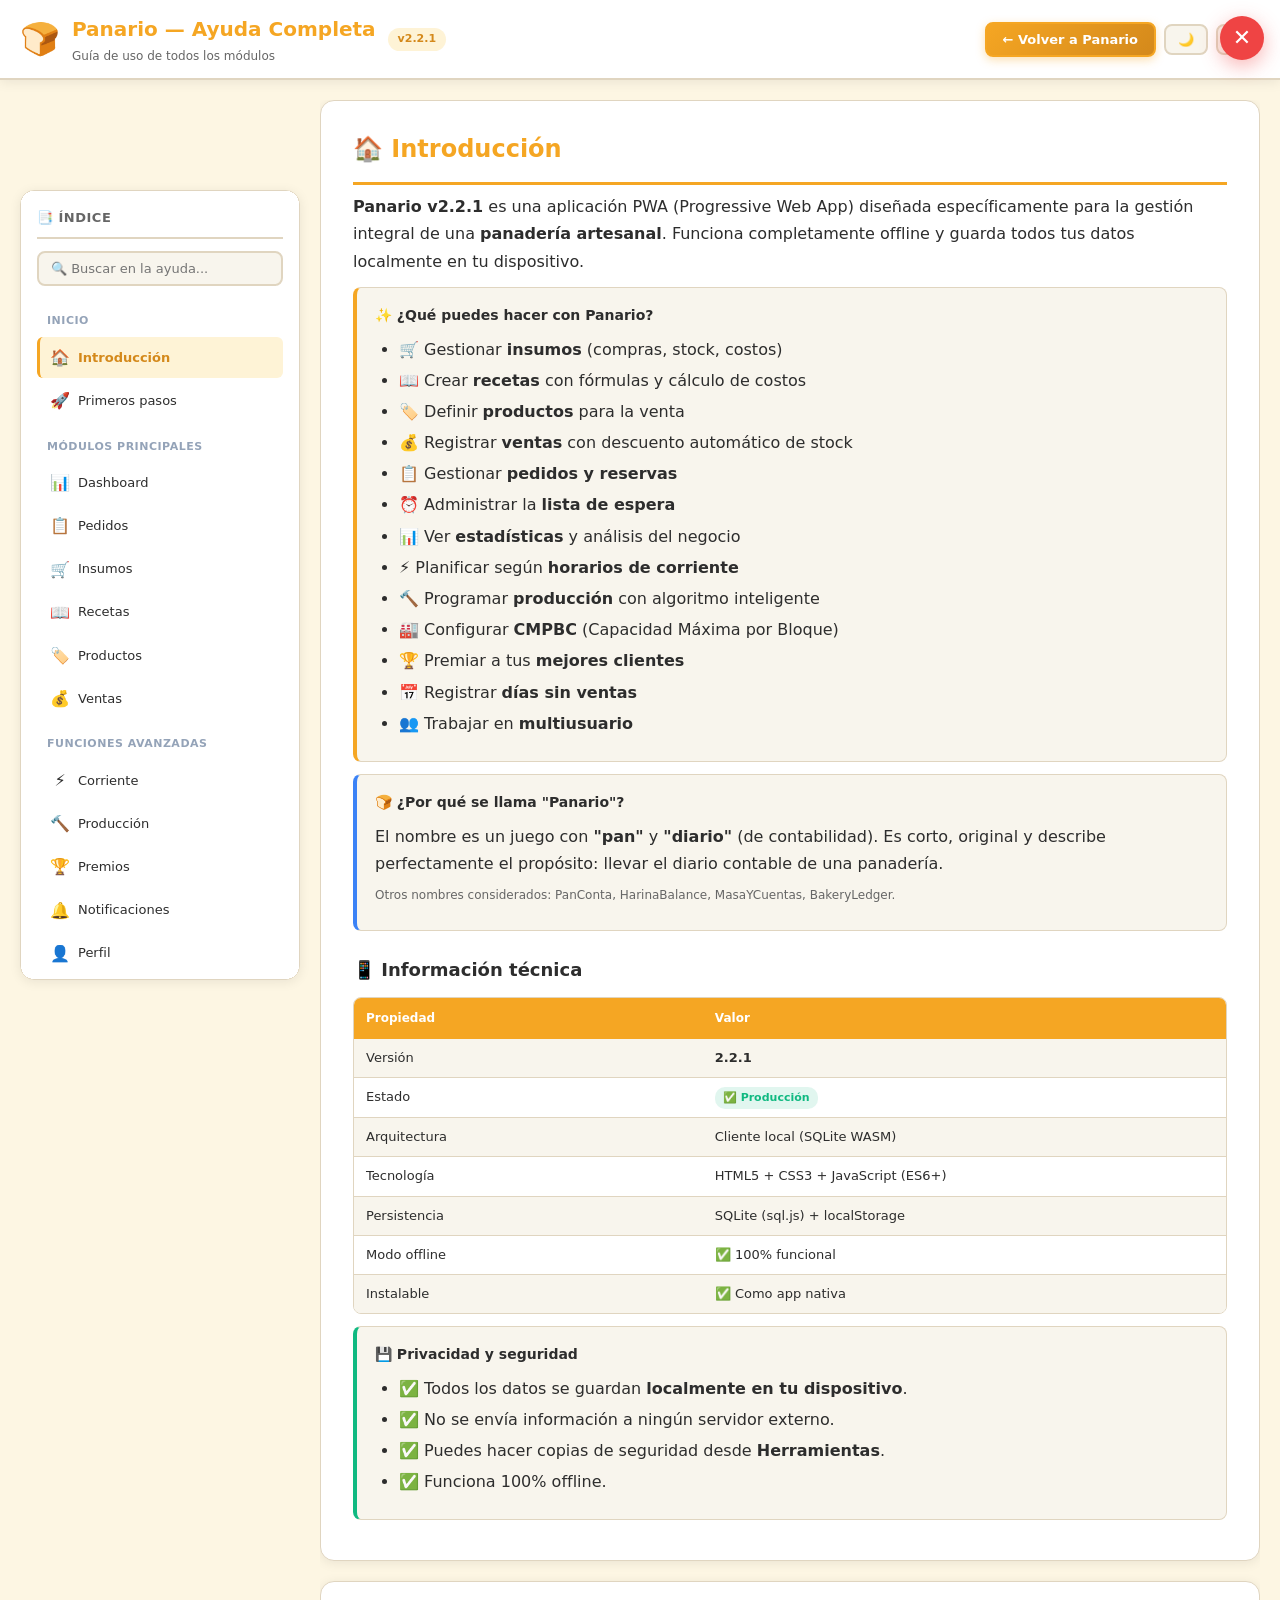
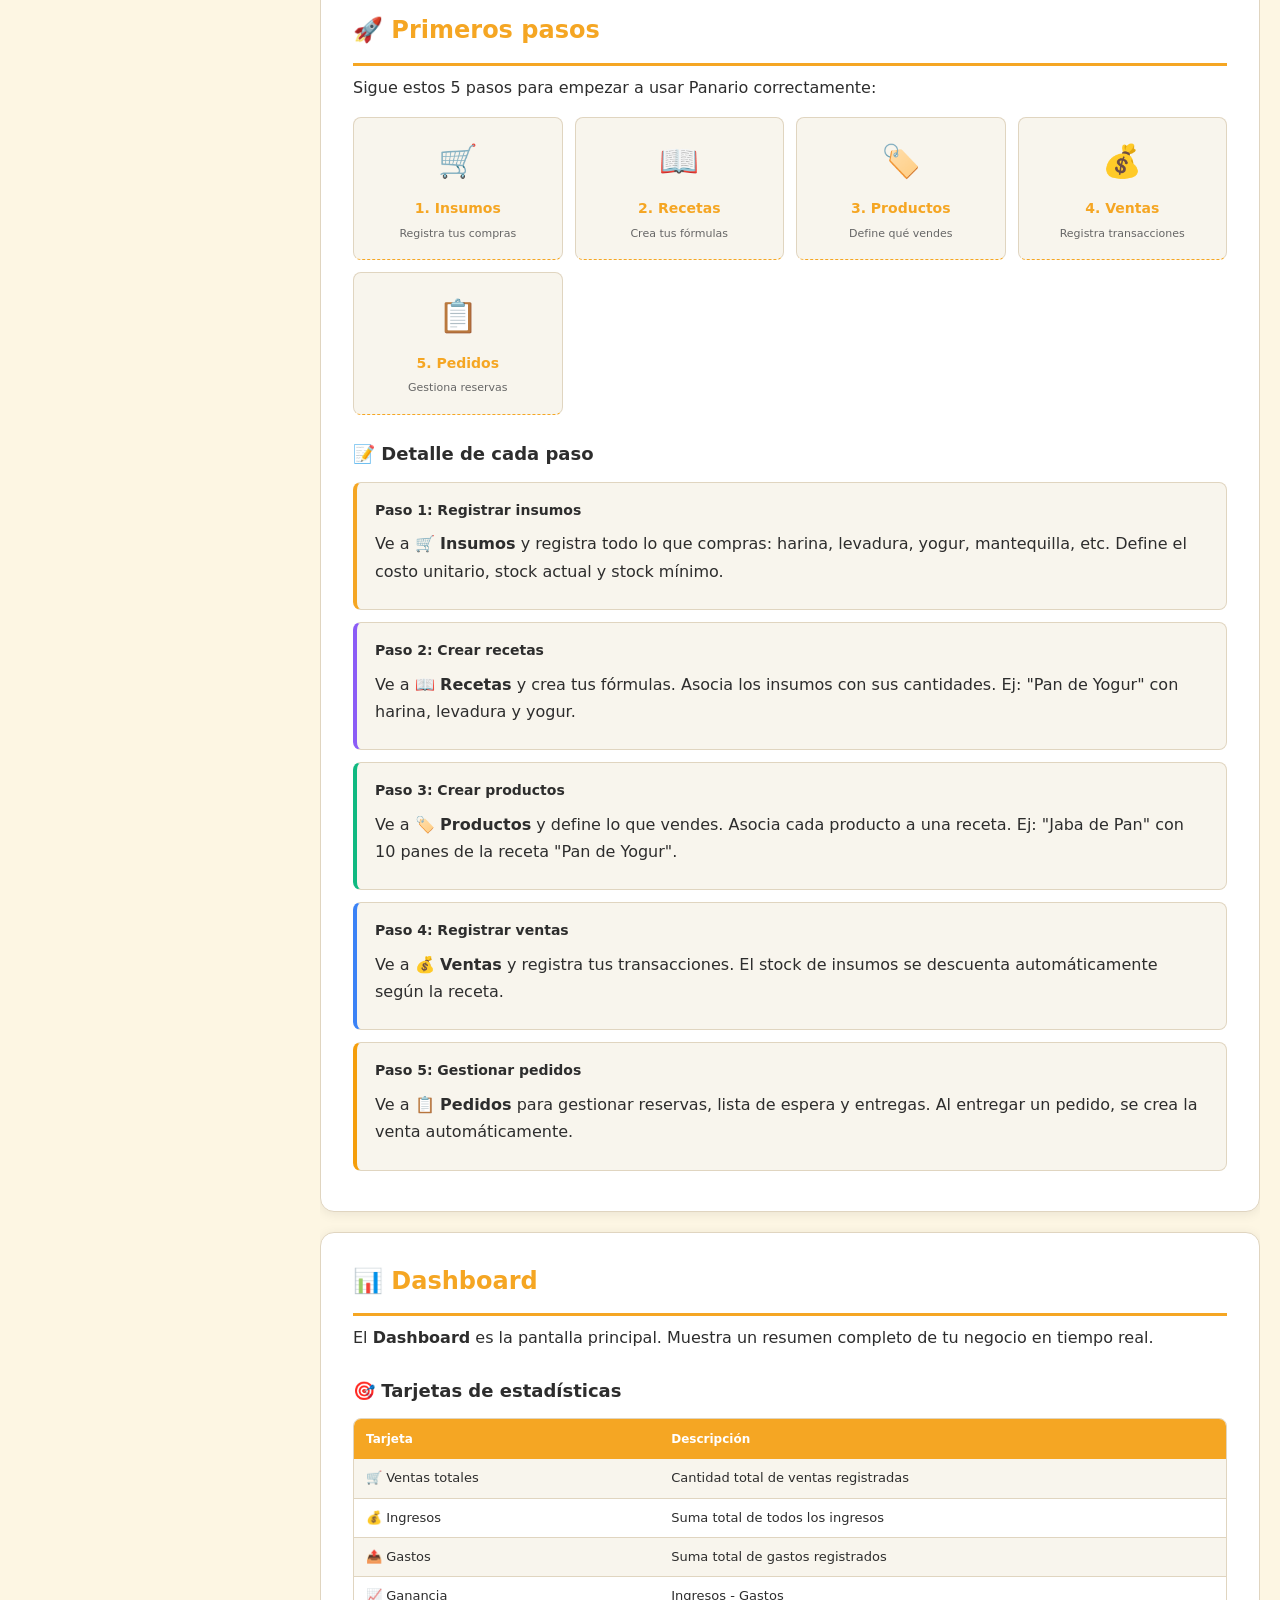
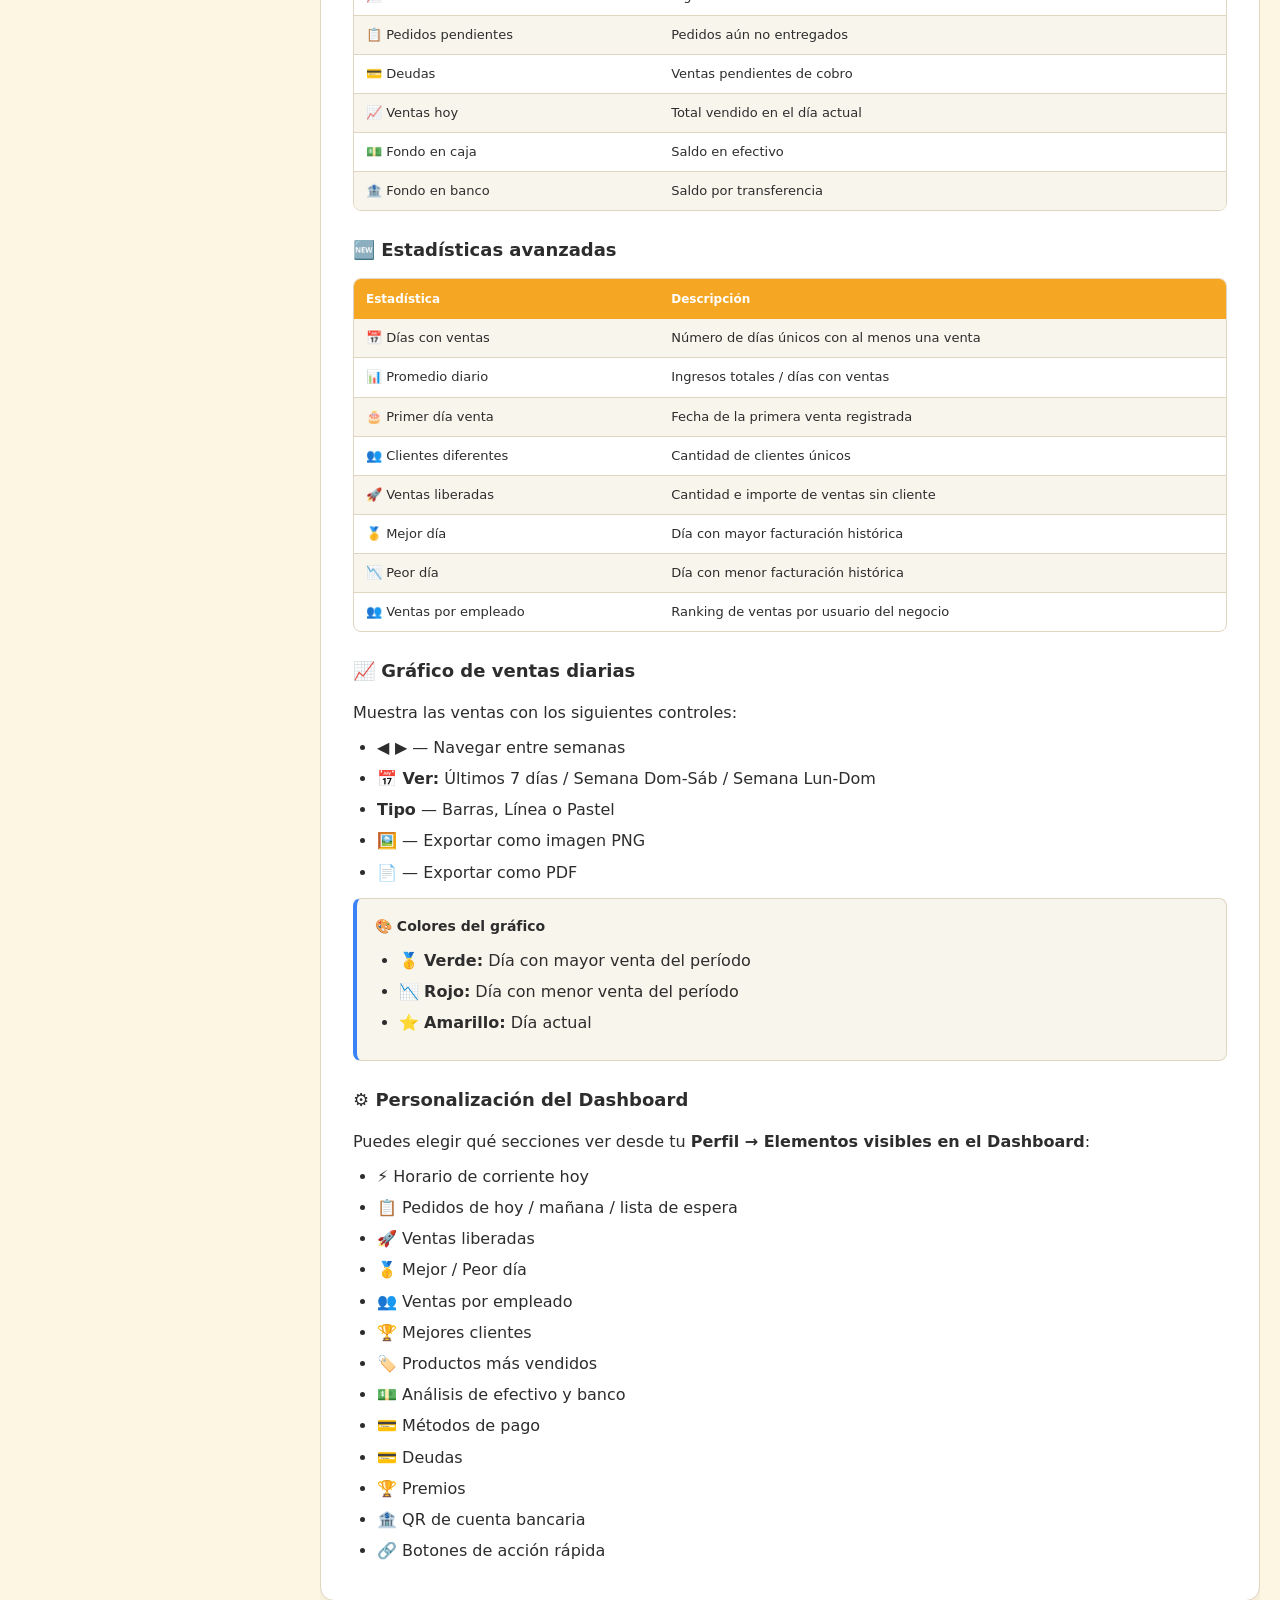
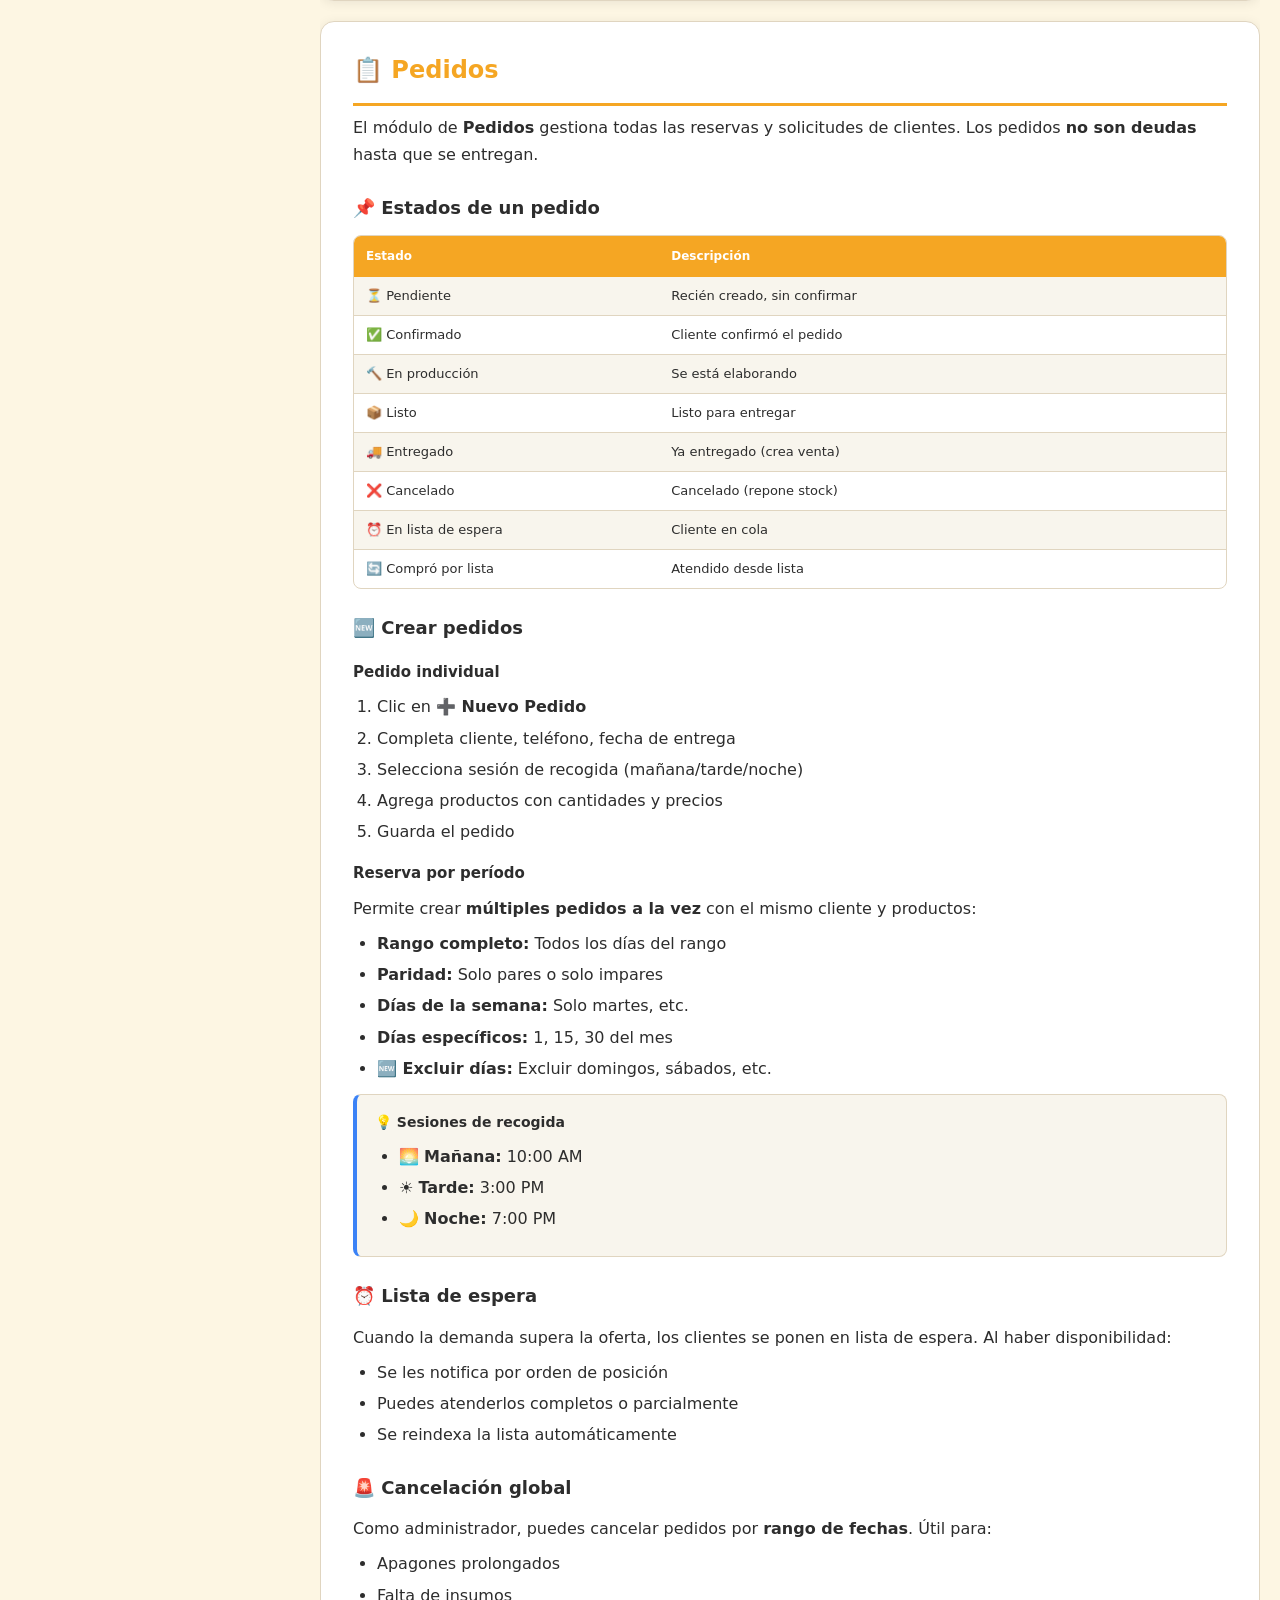
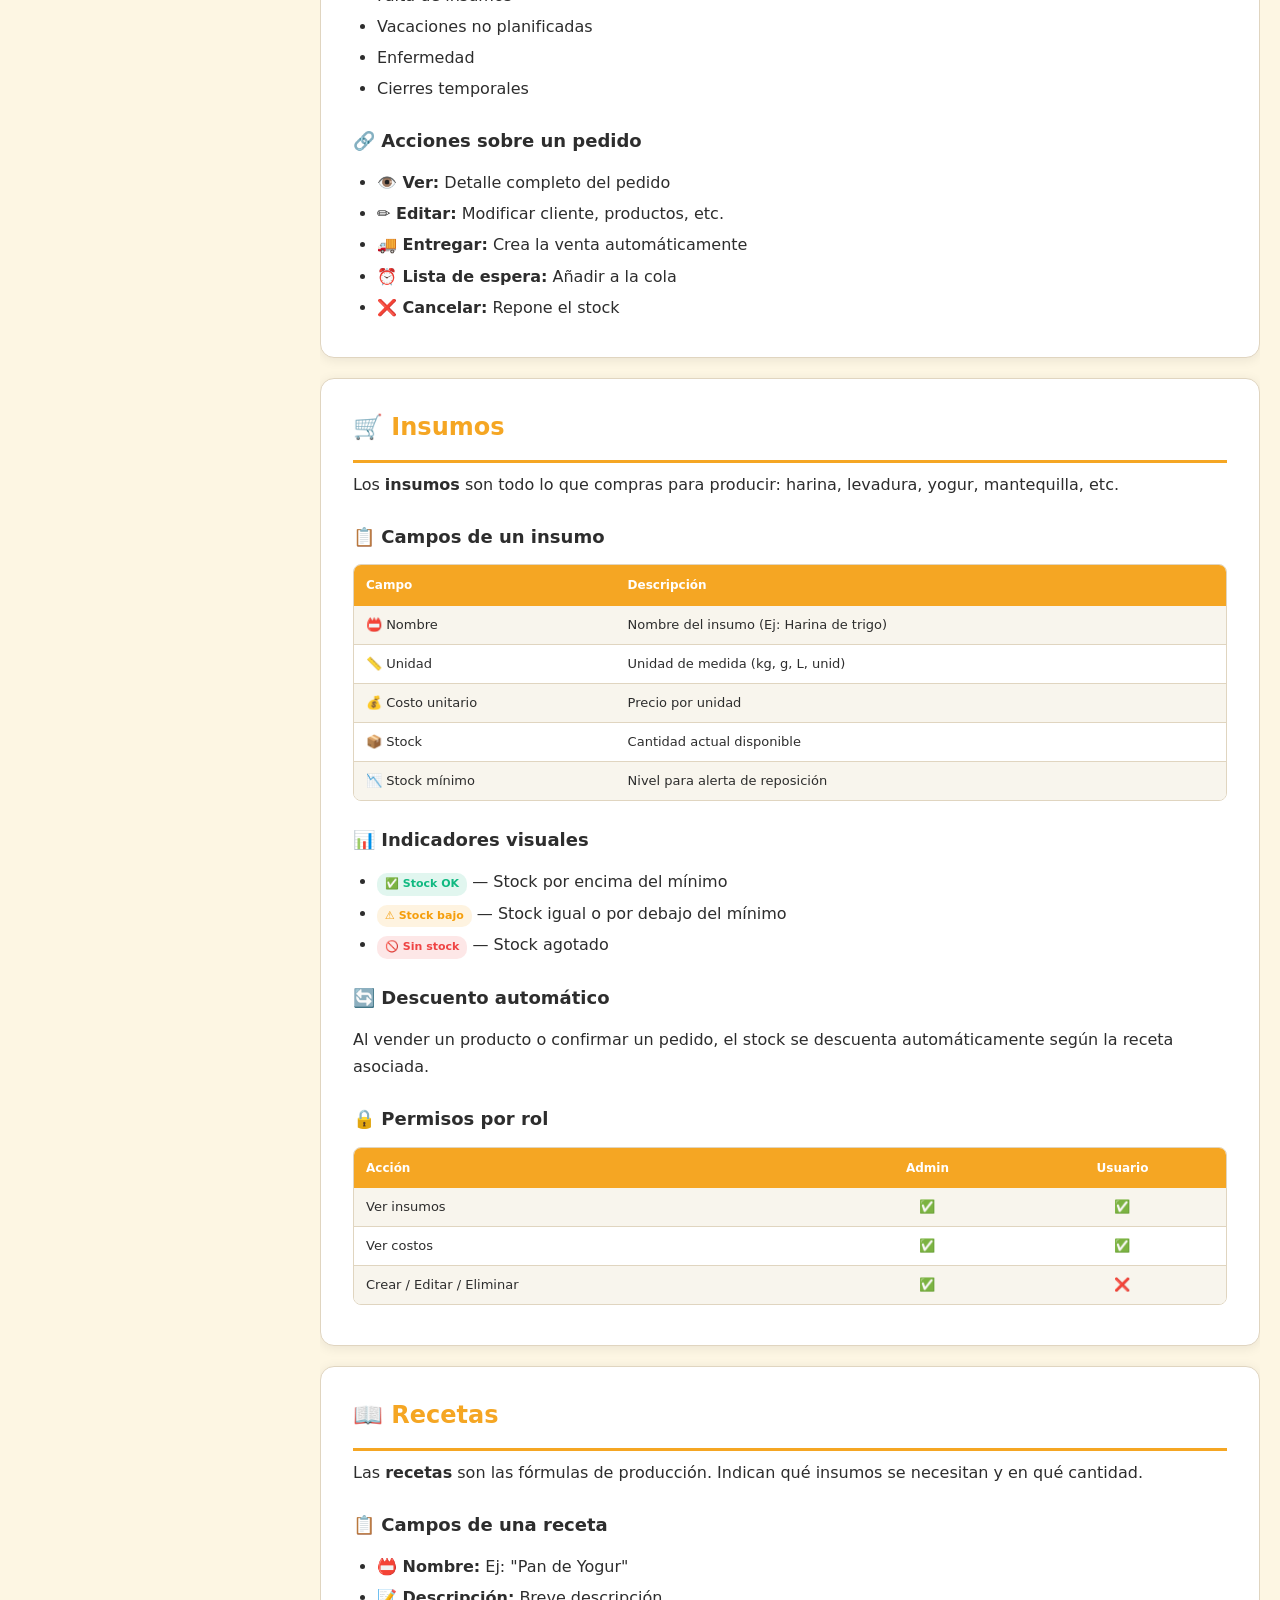
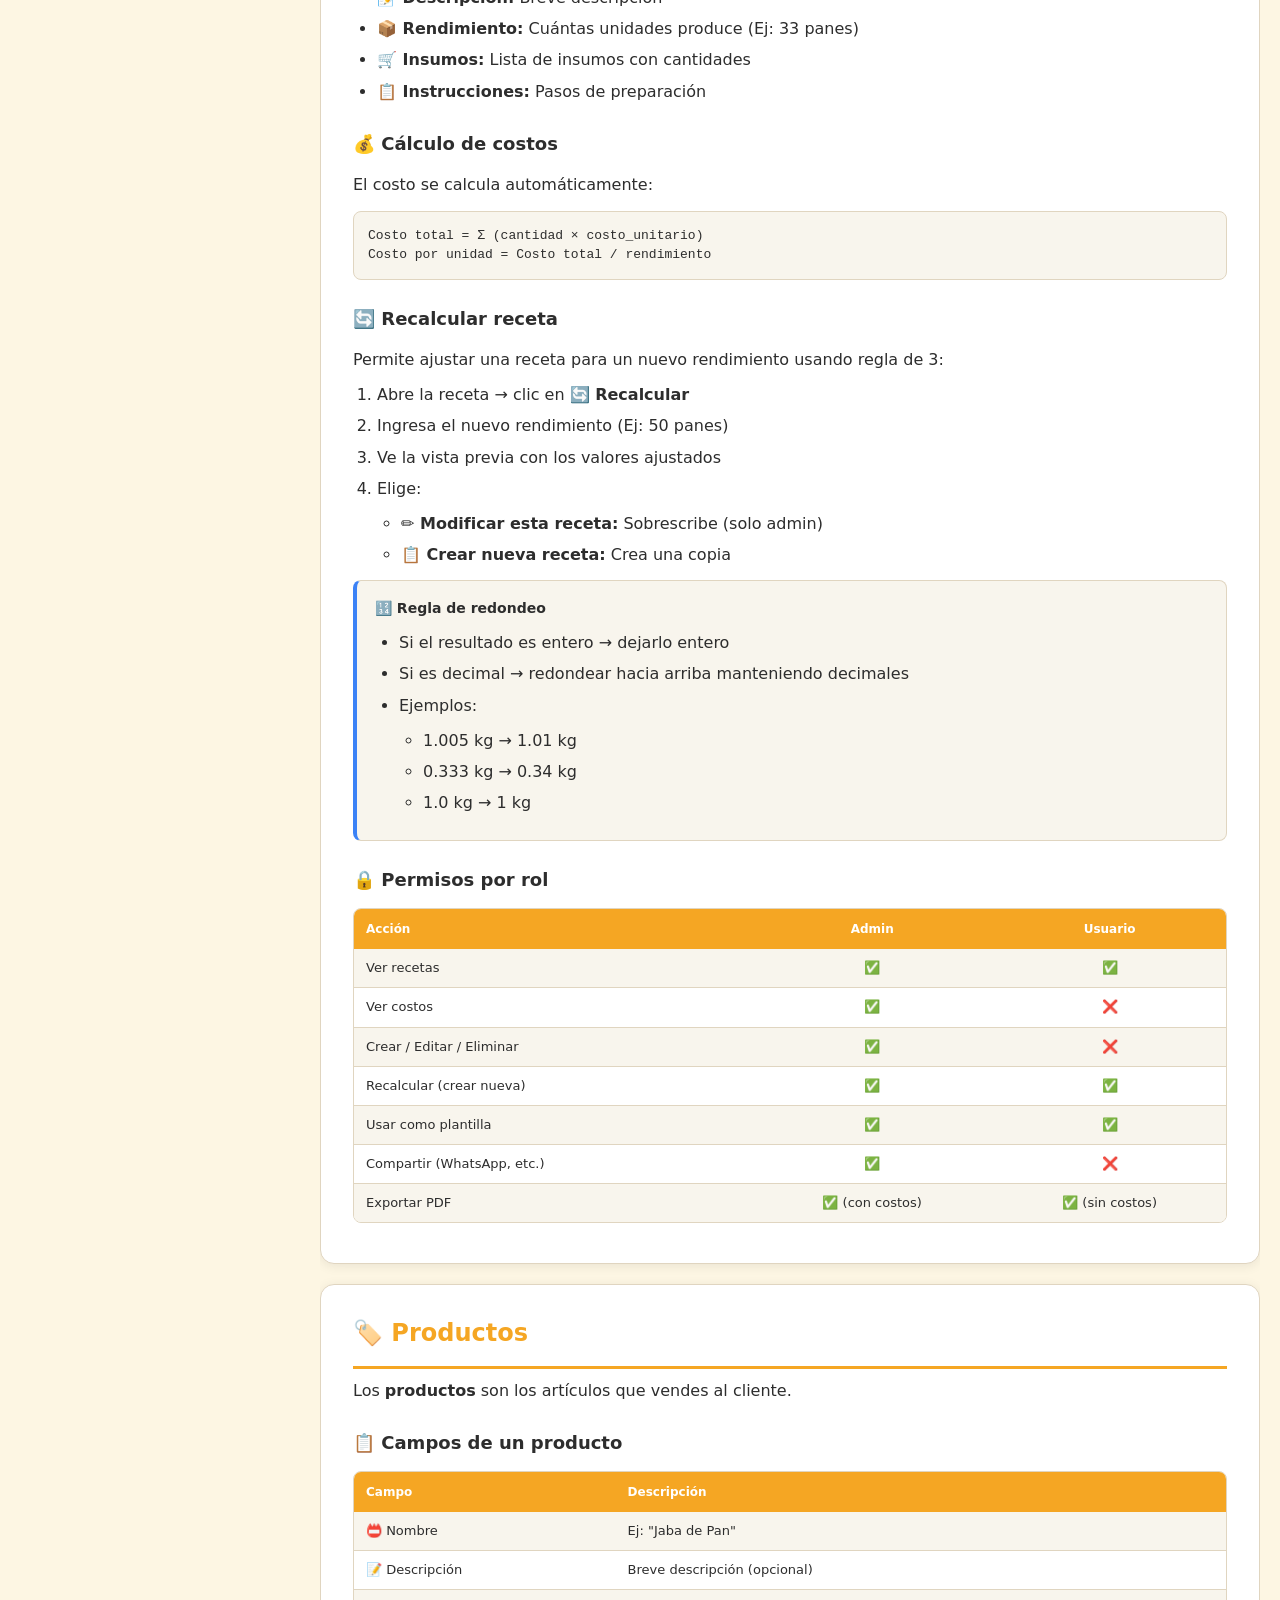
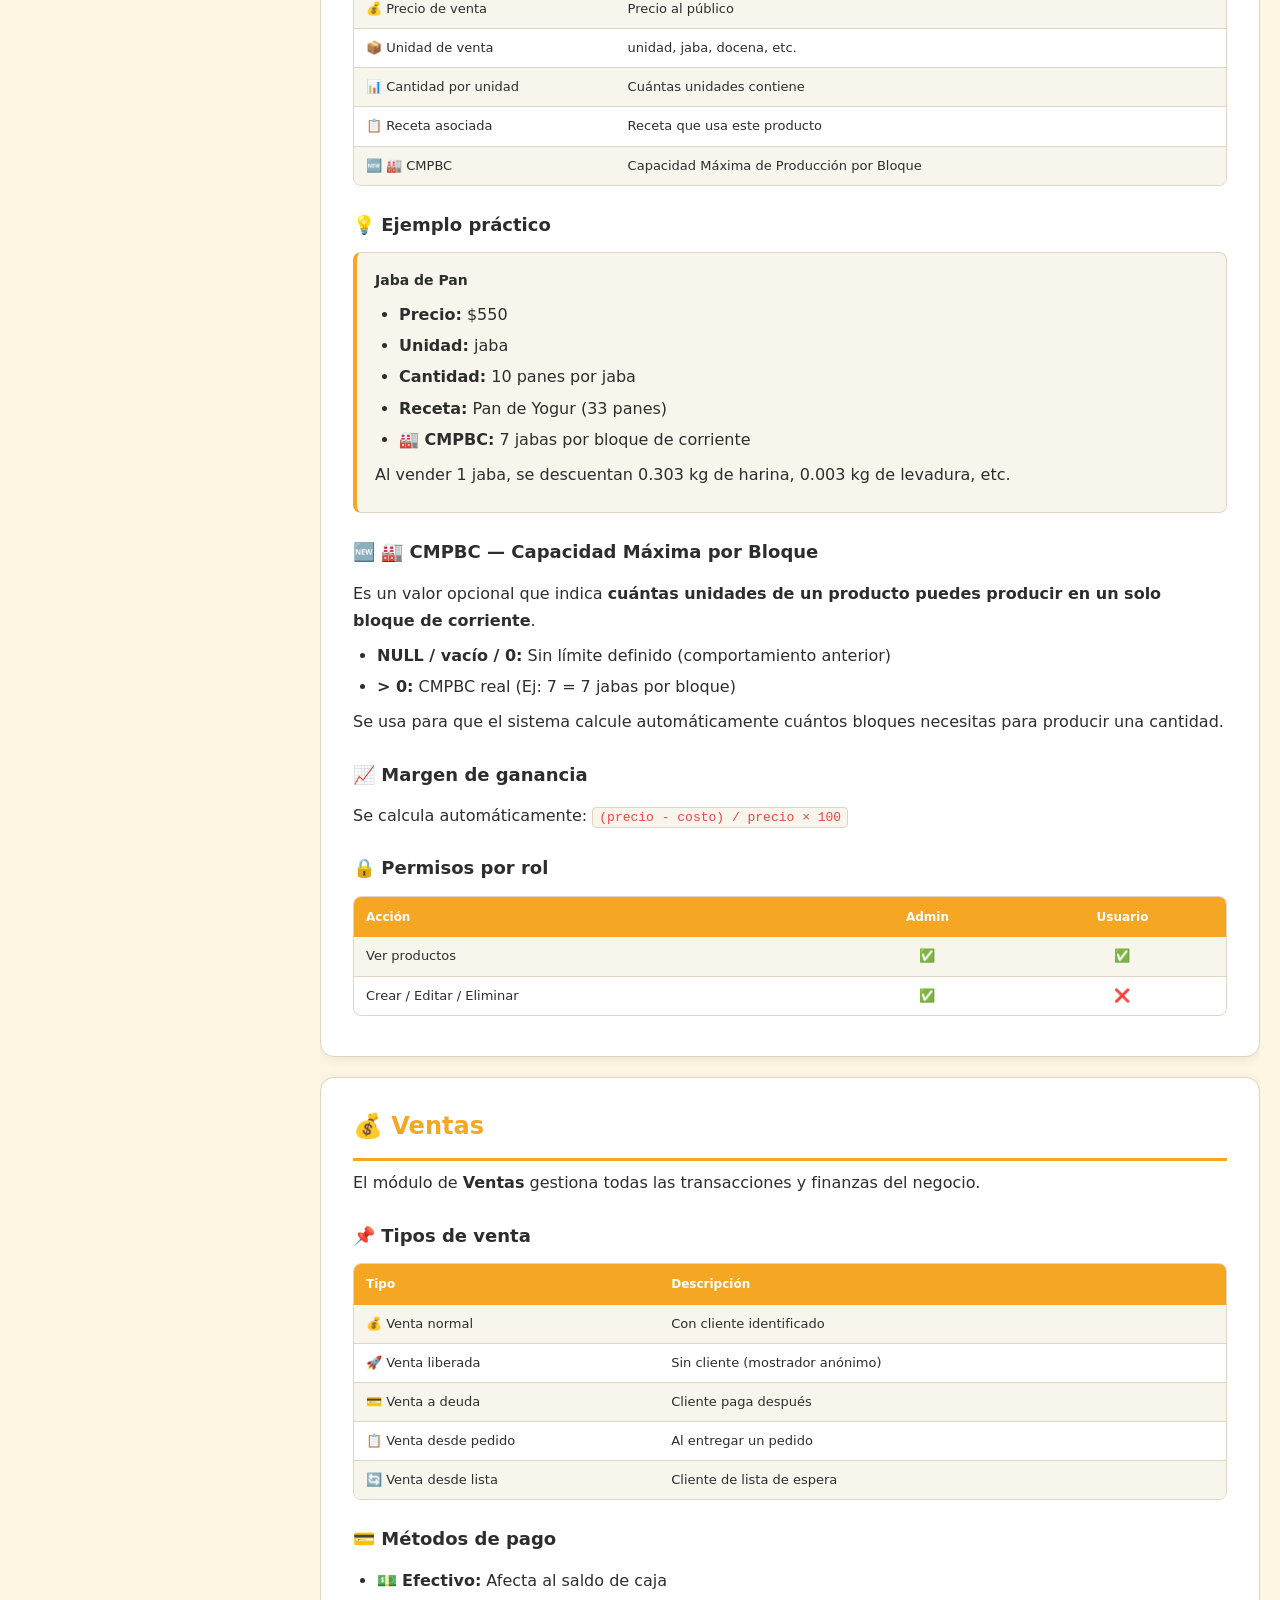
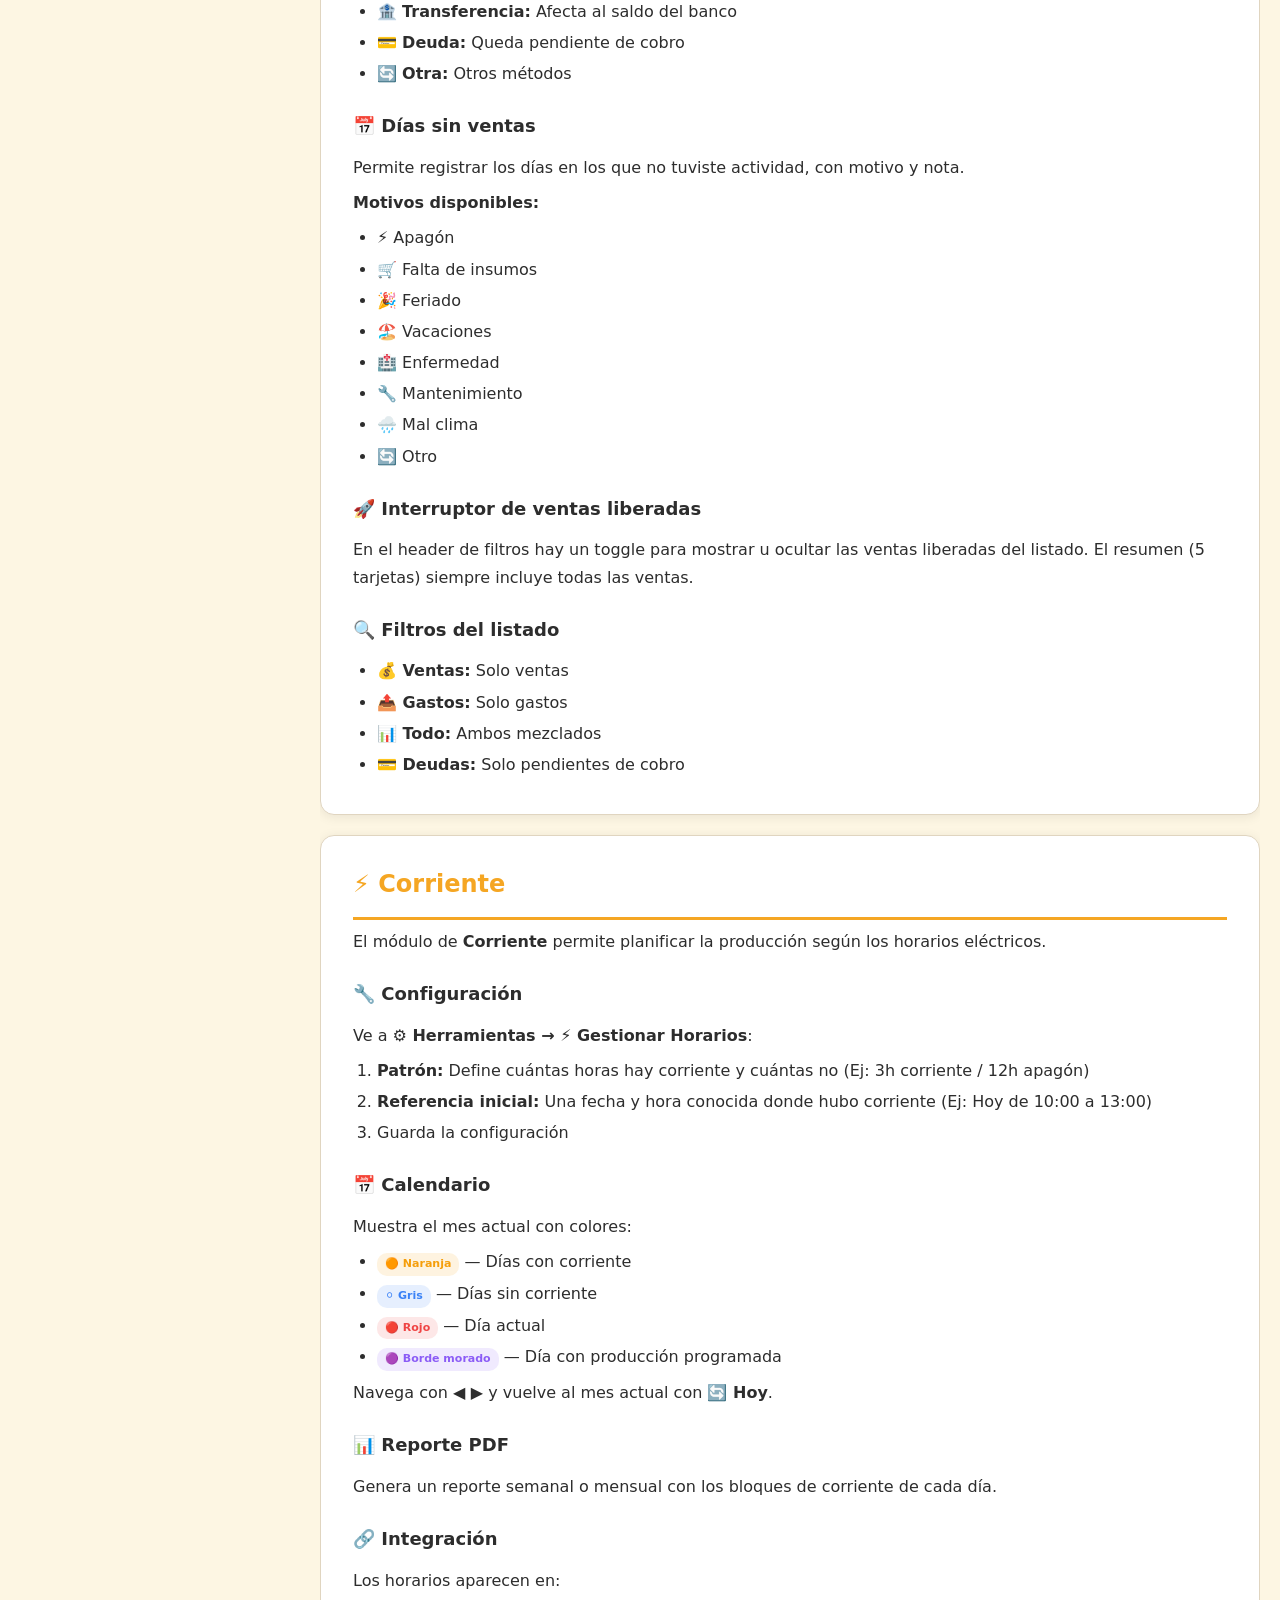
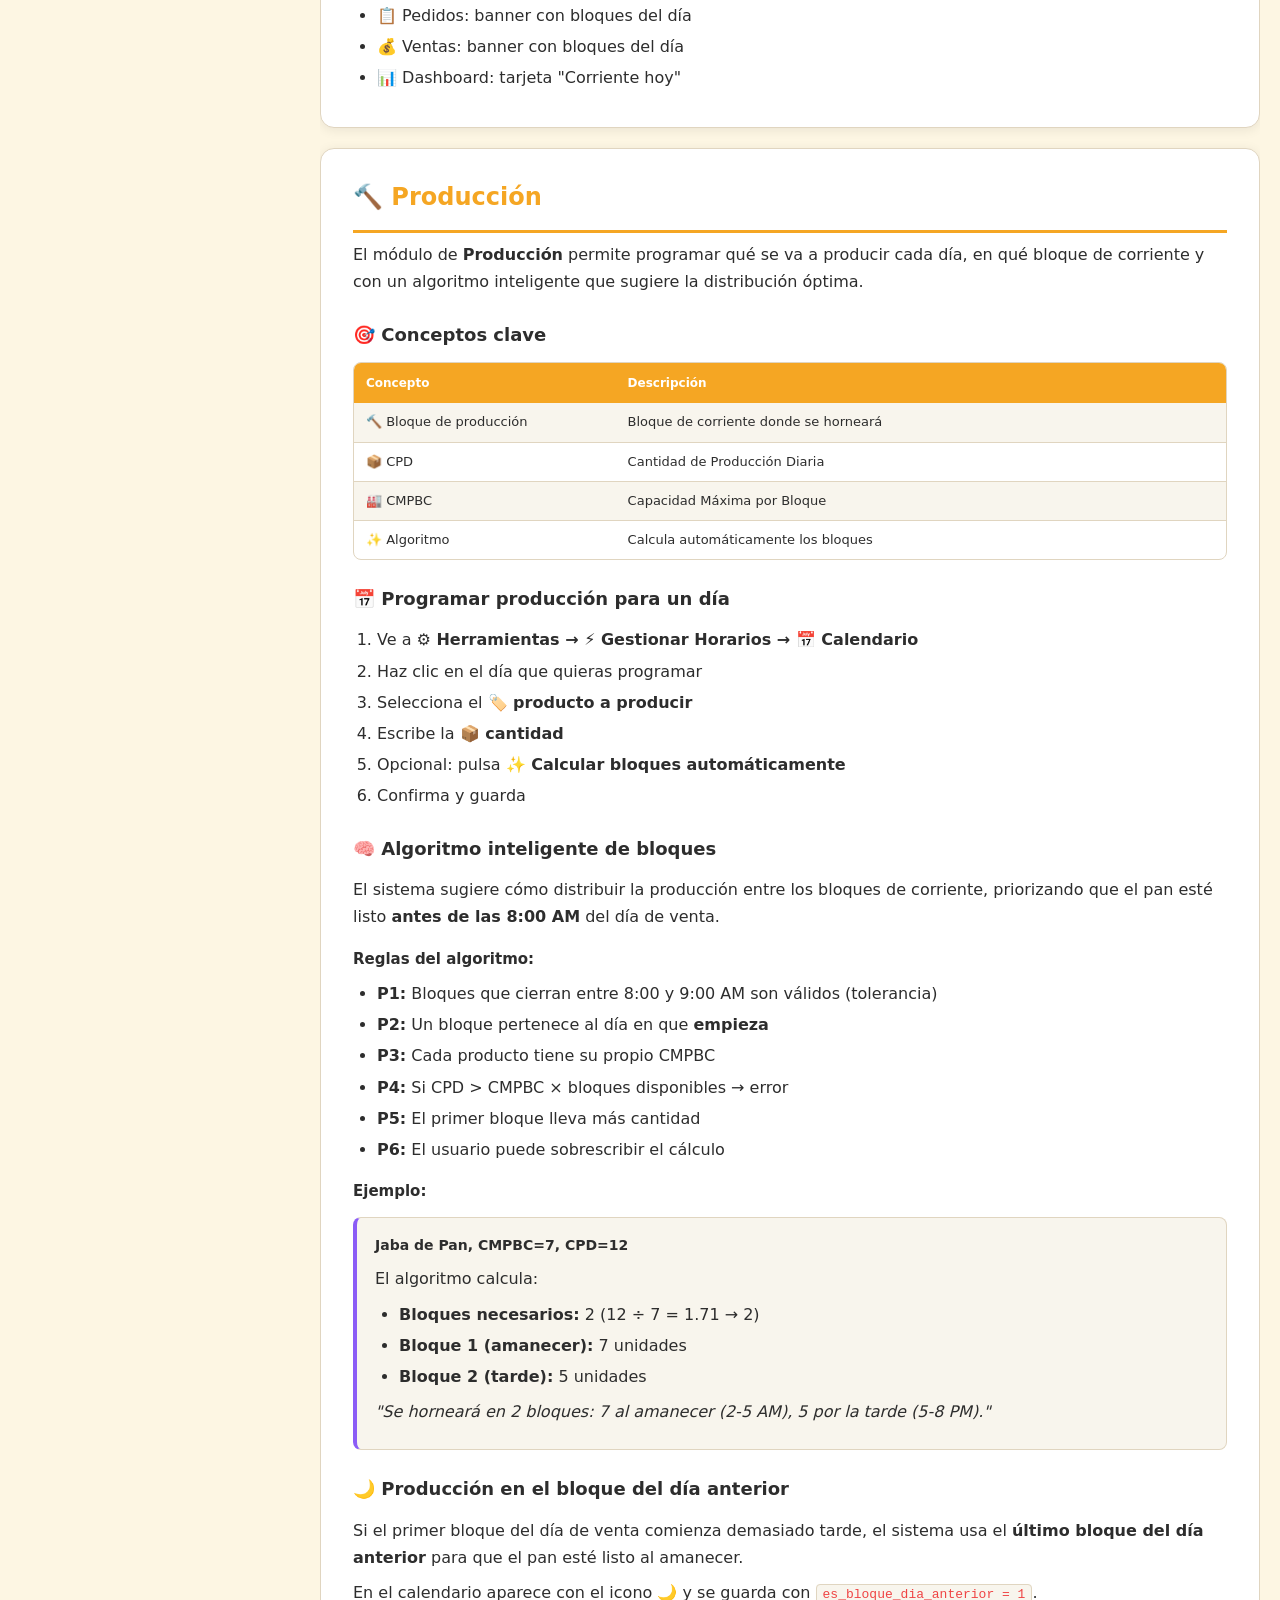
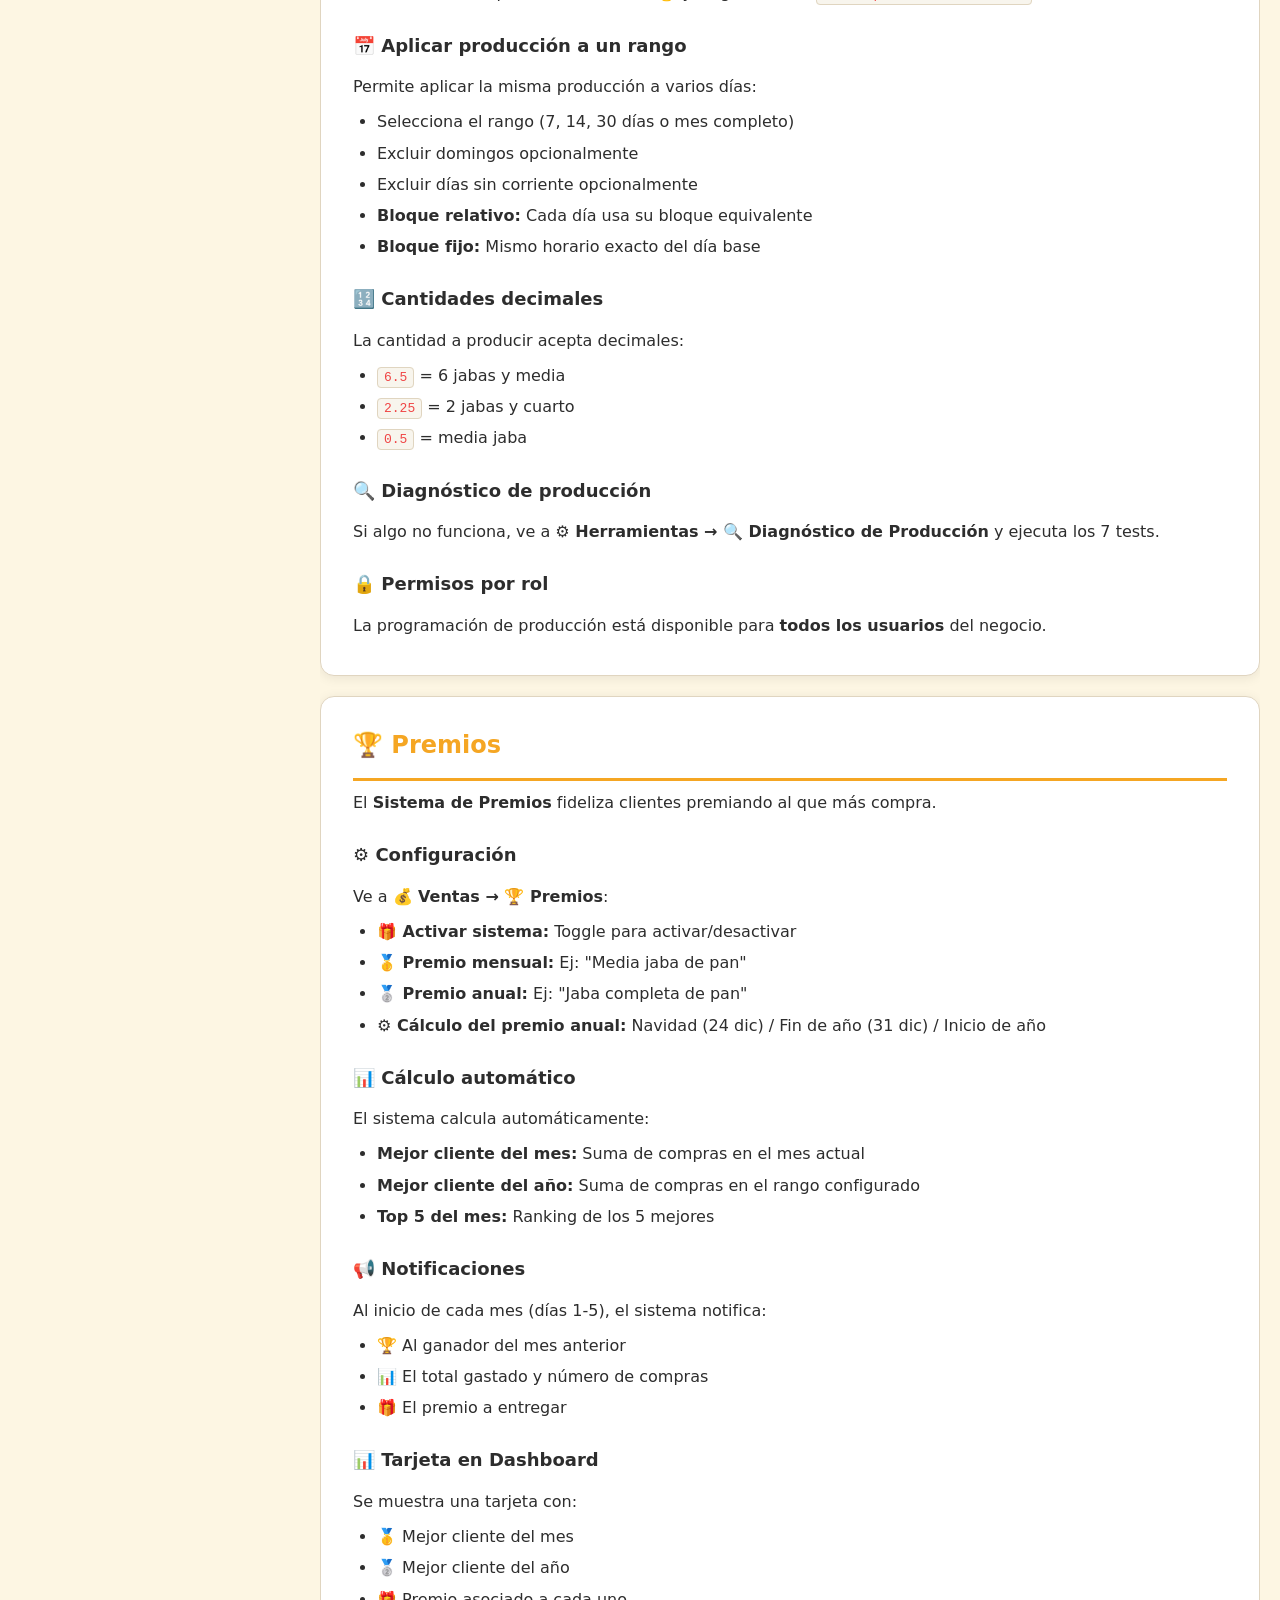
==== commit 54d4ccce: "Update Panario v2.2.1" ====
--- a/ayuda-panario.html
+++ b/ayuda-panario.html
@@ -3,7 +3,7 @@
 <head>
     <meta charset="UTF-8">
     <meta name="viewport" content="width=device-width, initial-scale=1.0, viewport-fit=cover">
-    <title>Panario v2.2.0 — Ayuda Completa</title>
+    <title>Panario v2.2.1 — Ayuda Completa</title>
     <style>
         /* ============================================================
            RESET Y VARIABLES
@@ -62,6 +62,10 @@
 
         html {
             scroll-behavior: smooth;
+            /* 🆕 v2.2.1: evitar scroll horizontal global */
+            overflow-x: hidden;
+            width: 100%;
+            max-width: 100%;
         }
 
         body {
@@ -71,10 +75,14 @@
             min-height: 100vh;
             display: flex;
             flex-direction: column;
+            /* 🆕 v2.2.1: evitar scroll horizontal global */
+            overflow-x: hidden;
+            width: 100%;
+            max-width: 100%;
         }
 
         /* ============================================================
-           HEADER
+           HEADER - 🆕 v2.2.1: Ajustado al 100% sin desbordar
            ============================================================ */
         header.help-header {
             position: sticky;
@@ -85,14 +93,19 @@
             padding: 12px 20px;
             display: flex;
             align-items: center;
-            gap: 16px;
+            gap: 12px;
             box-shadow: var(--shadow);
             flex-wrap: wrap;
+            /* 🆕 v2.2.1: Asegurar ancho completo sin desbordar */
+            width: 100%;
+            max-width: 100%;
+            box-sizing: border-box;
         }
 
         .help-logo {
             font-size: 32px;
             line-height: 1;
+            flex-shrink: 0;
         }
 
         .help-title {
@@ -100,6 +113,7 @@
             font-weight: 700;
             color: var(--primary);
             margin: 0;
+            word-break: break-word;
         }
 
         .help-subtitle {
@@ -115,6 +129,8 @@
             padding: 2px 10px;
             border-radius: 12px;
             font-weight: 600;
+            white-space: nowrap;
+            flex-shrink: 0;
         }
 
         .help-controls {
@@ -122,6 +138,8 @@
             gap: 8px;
             align-items: center;
             margin-left: auto;
+            flex-shrink: 0;
+            flex-wrap: wrap;
         }
 
         .help-btn {
@@ -138,6 +156,7 @@
             align-items: center;
             gap: 6px;
             text-decoration: none;
+            white-space: nowrap;
         }
 
         .help-btn:hover {
@@ -222,7 +241,7 @@
         }
 
         /* ============================================================
-           LAYOUT PRINCIPAL
+           LAYOUT PRINCIPAL - 🆕 v2.2.1: Sin desbordar
            ============================================================ */
         .help-layout {
             display: flex;
@@ -233,23 +252,29 @@
             padding: 20px;
             gap: 20px;
             align-items: flex-start;
+            /* 🆕 v2.2.1: Prevenir desbordamiento */
+            box-sizing: border-box;
+            overflow-x: hidden;
         }
 
         /* ============================================================
-           SIDEBAR / ÍNDICE
+           SIDEBAR / ÍNDICE - 🆕 v2.2.1: Sin desbordar
            ============================================================ */
         aside.help-sidebar {
             width: var(--sidebar-width);
+            max-width: 100%;
             flex-shrink: 0;
             position: sticky;
             top: calc(var(--header-height) + 20px);
             max-height: calc(100vh - var(--header-height) - 40px);
             overflow-y: auto;
+            overflow-x: hidden;
             background: var(--bg-card);
             border: 1px solid var(--border);
             border-radius: var(--radius);
             padding: 16px;
             box-shadow: var(--shadow);
+            box-sizing: border-box;
         }
 
         .sidebar-title {
@@ -273,6 +298,7 @@
             font-size: 13px;
             margin-bottom: 12px;
             transition: border-color 0.2s;
+            box-sizing: border-box;
         }
 
         .sidebar-search:focus {
@@ -298,6 +324,7 @@
             font-size: 13px;
             transition: all 0.15s;
             border-left: 3px solid transparent;
+            word-break: break-word;
         }
 
         .sidebar-nav li a:hover {
@@ -330,14 +357,17 @@
         }
 
         /* ============================================================
-           CONTENIDO PRINCIPAL
+           CONTENIDO PRINCIPAL - 🆕 v2.2.1: Sin desbordar
            ============================================================ */
         main.help-content {
             flex: 1;
             min-width: 0;
+            max-width: 100%;
             display: flex;
             flex-direction: column;
             gap: 20px;
+            box-sizing: border-box;
+            overflow-x: hidden;
         }
 
         section.help-section {
@@ -347,6 +377,11 @@
             padding: 28px 32px;
             box-shadow: var(--shadow);
             scroll-margin-top: calc(var(--header-height) + 20px);
+            /* 🆕 v2.2.1: Sin desbordar */
+            max-width: 100%;
+            box-sizing: border-box;
+            overflow-wrap: break-word;
+            word-wrap: break-word;
         }
 
         section.help-section h2 {
@@ -358,6 +393,8 @@
             gap: 10px;
             padding-bottom: 12px;
             border-bottom: 3px solid var(--primary);
+            flex-wrap: wrap;
+            word-break: break-word;
         }
 
         section.help-section h3 {
@@ -367,6 +404,8 @@
             display: flex;
             align-items: center;
             gap: 8px;
+            flex-wrap: wrap;
+            word-break: break-word;
         }
 
         section.help-section h4 {
@@ -378,6 +417,7 @@
         section.help-section p {
             margin: 8px 0;
             color: var(--text);
+            word-break: break-word;
         }
 
         section.help-section ul,
@@ -388,12 +428,14 @@
 
         section.help-section li {
             margin: 4px 0;
+            word-break: break-word;
         }
 
         section.help-section a {
             color: var(--primary);
             text-decoration: none;
             border-bottom: 1px dashed var(--primary);
+            word-break: break-all;
         }
 
         section.help-section a:hover {
@@ -408,6 +450,7 @@
             font-size: 13px;
             border: 1px solid var(--border);
             color: var(--danger);
+            word-break: break-word;
         }
 
         section.help-section pre {
@@ -420,6 +463,9 @@
             font-size: 12px;
             line-height: 1.5;
             margin: 12px 0;
+            max-width: 100%;
+            box-sizing: border-box;
+            -webkit-overflow-scrolling: touch;
         }
 
         section.help-section pre code {
@@ -438,6 +484,9 @@
             border-radius: var(--radius-sm);
             padding: 16px 18px;
             margin: 12px 0;
+            max-width: 100%;
+            box-sizing: border-box;
+            word-break: break-word;
         }
 
         .card-help.info { border-left: 4px solid var(--info); }
@@ -454,19 +503,29 @@
             display: flex;
             align-items: center;
             gap: 8px;
+            flex-wrap: wrap;
         }
 
         /* ============================================================
-           TABLAS
+           TABLAS - 🆕 v2.2.1: Scroll horizontal PROPIO (no de la página)
            ============================================================ */
+        .help-table-wrapper {
+            width: 100%;
+            max-width: 100%;
+            overflow-x: auto;
+            -webkit-overflow-scrolling: touch;
+            margin: 12px 0;
+            border-radius: var(--radius-sm);
+            border: 1px solid var(--border);
+            box-sizing: border-box;
+        }
+
         table.help-table {
             width: 100%;
             border-collapse: collapse;
-            margin: 12px 0;
             font-size: 13px;
-            border: 1px solid var(--border);
-            border-radius: var(--radius-sm);
-            overflow: hidden;
+            min-width: 400px;
+            box-sizing: border-box;
         }
 
         table.help-table th {
@@ -476,12 +535,14 @@
             text-align: left;
             font-size: 12px;
             font-weight: 700;
+            white-space: nowrap;
         }
 
         table.help-table td {
             padding: 8px 12px;
             border-bottom: 1px solid var(--border);
             vertical-align: top;
+            word-break: break-word;
         }
 
         table.help-table tr:nth-child(even) td {
@@ -520,6 +581,8 @@
             padding: 12px 16px;
             margin-bottom: 8px;
             transition: all 0.2s;
+            max-width: 100%;
+            box-sizing: border-box;
         }
 
         details.faq-item[open] {
@@ -535,6 +598,7 @@
             display: flex;
             align-items: center;
             gap: 8px;
+            word-break: break-word;
         }
 
         details.faq-item summary::-webkit-details-marker {
@@ -547,6 +611,7 @@
             color: var(--primary);
             transition: transform 0.2s;
             display: inline-block;
+            flex-shrink: 0;
         }
 
         details.faq-item[open] summary::before {
@@ -561,10 +626,11 @@
             color: var(--text-light);
             line-height: 1.7;
             white-space: pre-line;
+            word-break: break-word;
         }
 
         /* ============================================================
-           BOTONES DE NAVEGACIÓN RÁPIDA
+           BOTONES DE NAVEGACIÓN RÁPIDA - 🆕 v2.2.1: Responsive
            ============================================================ */
         .quick-nav {
             display: grid;
@@ -583,6 +649,7 @@
             color: var(--text);
             transition: all 0.2s;
             cursor: pointer;
+            box-sizing: border-box;
         }
 
         .quick-nav-card:hover {
@@ -601,11 +668,13 @@
             font-weight: 600;
             font-size: 14px;
             margin-bottom: 4px;
+            word-break: break-word;
         }
 
         .quick-nav-card .qnc-desc {
             font-size: 11px;
             color: var(--text-light);
+            word-break: break-word;
         }
 
         /* ============================================================
@@ -650,6 +719,8 @@
             font-size: 12px;
             border-top: 1px solid var(--border);
             margin-top: 20px;
+            width: 100%;
+            box-sizing: border-box;
         }
 
         /* ============================================================
@@ -711,18 +782,21 @@
         }
 
         /* ============================================================
-           RESPONSIVE
+           RESPONSIVE - 🆕 v2.2.1: Mejorado para móvil
            ============================================================ */
         @media (max-width: 900px) {
             .help-layout {
                 flex-direction: column;
                 padding: 12px;
+                gap: 12px;
             }
 
             aside.help-sidebar {
                 width: 100%;
+                max-width: 100%;
                 position: static;
                 max-height: 300px;
+                padding: 12px;
             }
 
             section.help-section {
@@ -738,35 +812,40 @@
             }
         }
 
-        @media (max-width: 500px) {
+        @media (max-width: 600px) {
             header.help-header {
                 padding: 10px 12px;
+                gap: 8px;
+            }
+
+            .help-logo {
+                font-size: 24px;
             }
 
             .help-title {
                 font-size: 16px;
             }
 
-            .help-version {
-                font-size: 10px;
-                padding: 1px 8px;
-            }
-
-            section.help-section {
-                padding: 16px;
-                border-radius: 10px;
-            }
-
-            table.help-table {
+            .help-subtitle {
                 font-size: 11px;
             }
 
-            table.help-table th,
-            table.help-table td {
-                padding: 6px 8px;
-            }
-
-            /* Botón flotante más pequeño en móvil */
+            .help-controls {
+                gap: 6px;
+                width: 100%;
+                justify-content: flex-end;
+            }
+
+            .help-btn {
+                padding: 5px 10px;
+                font-size: 12px;
+            }
+
+            .help-btn.back-btn {
+                padding: 6px 12px;
+                font-size: 12px;
+            }
+
             .help-close-fab {
                 width: 40px;
                 height: 40px;
@@ -775,10 +854,142 @@
                 right: 12px;
             }
 
-            /* Botón "Volver a Panario" más compacto */
+            section.help-section {
+                padding: 16px;
+                border-radius: 10px;
+            }
+
+            section.help-section h2 {
+                font-size: 18px;
+                gap: 6px;
+            }
+
+            section.help-section h3 {
+                font-size: 15px;
+            }
+
+            section.help-section ul,
+            section.help-section ol {
+                margin-left: 18px;
+            }
+
+            details.faq-item {
+                padding: 10px 12px;
+            }
+
+            details.faq-item summary {
+                font-size: 13px;
+            }
+
+            .quick-nav {
+                grid-template-columns: repeat(2, 1fr);
+                gap: 8px;
+            }
+
+            .quick-nav-card {
+                padding: 12px 8px;
+            }
+
+            .quick-nav-card .qnc-icon {
+                font-size: 24px;
+            }
+
+            .quick-nav-card .qnc-title {
+                font-size: 12px;
+            }
+
+            .quick-nav-card .qnc-desc {
+                font-size: 10px;
+            }
+
+            .back-to-top {
+                width: 42px;
+                height: 42px;
+                font-size: 18px;
+                bottom: 16px;
+                right: 16px;
+            }
+        }
+
+        @media (max-width: 480px) {
+            header.help-header {
+                padding: 8px 10px;
+                gap: 6px;
+            }
+
+            .help-logo {
+                font-size: 22px;
+            }
+
+            .help-title {
+                font-size: 14px;
+            }
+
+            .help-subtitle {
+                display: none;
+            }
+
+            .help-version {
+                font-size: 10px;
+                padding: 1px 8px;
+            }
+
+            .help-btn {
+                padding: 4px 8px;
+                font-size: 11px;
+            }
+
             .help-btn.back-btn {
-                padding: 6px 12px;
-                font-size: 12px;
+                padding: 5px 10px;
+                font-size: 11px;
+            }
+
+            section.help-section {
+                padding: 14px;
+            }
+
+            section.help-section h2 {
+                font-size: 16px;
+            }
+
+            section.help-section h3 {
+                font-size: 14px;
+            }
+
+            section.help-section h4 {
+                font-size: 13px;
+            }
+
+            section.help-section p,
+            section.help-section li,
+            details.faq-item .faq-answer {
+                font-size: 13px;
+            }
+
+            table.help-table {
+                font-size: 11px;
+                min-width: 350px;
+            }
+
+            table.help-table th,
+            table.help-table td {
+                padding: 6px 8px;
+            }
+
+            .quick-nav {
+                grid-template-columns: 1fr;
+            }
+
+            .quick-nav-card {
+                padding: 10px 8px;
+            }
+
+            .card-help {
+                padding: 12px 14px;
+            }
+
+            .card-help-title {
+                font-size: 13px;
             }
         }
 
@@ -847,7 +1058,7 @@
         <h1 class="help-title">Panario — Ayuda Completa</h1>
         <p class="help-subtitle">Guía de uso de todos los módulos</p>
     </div>
-    <span class="help-version">v2.2.0</span>
+    <span class="help-version">v2.2.1</span>
     <div class="help-controls">
         <!-- 🆕 Botón "Volver a Panario" (oculto en modo embedded) -->
         <button class="help-btn back-btn" id="btn-volver-panario" onclick="cerrarAyuda()" title="Volver a la aplicación Panario (Esc)">
@@ -915,7 +1126,7 @@
         <section class="help-section" id="intro">
             <h2>🏠 Introducción</h2>
             
-            <p><strong>Panario v2.2.0</strong> es una aplicación PWA (Progressive Web App) diseñada específicamente para la gestión integral de una <strong>panadería artesanal</strong>. Funciona completamente offline y guarda todos tus datos localmente en tu dispositivo.</p>
+            <p><strong>Panario v2.2.1</strong> es una aplicación PWA (Progressive Web App) diseñada específicamente para la gestión integral de una <strong>panadería artesanal</strong>. Funciona completamente offline y guarda todos tus datos localmente en tu dispositivo.</p>
 
             <div class="card-help primary">
                 <div class="card-help-title">✨ ¿Qué puedes hacer con Panario?</div>
@@ -943,19 +1154,21 @@
             </div>
 
             <h3>📱 Información técnica</h3>
-            <table class="help-table">
-                <tr>
-                    <th style="width: 40%;">Propiedad</th>
-                    <th>Valor</th>
-                </tr>
-                <tr><td>Versión</td><td><strong>2.2.0</strong></td></tr>
-                <tr><td>Estado</td><td><span class="badge-help badge-success">✅ Producción</span></td></tr>
-                <tr><td>Arquitectura</td><td>Cliente local (SQLite WASM)</td></tr>
-                <tr><td>Tecnología</td><td>HTML5 + CSS3 + JavaScript (ES6+)</td></tr>
-                <tr><td>Persistencia</td><td>SQLite (sql.js) + localStorage</td></tr>
-                <tr><td>Modo offline</td><td>✅ 100% funcional</td></tr>
-                <tr><td>Instalable</td><td>✅ Como app nativa</td></tr>
-            </table>
+            <div class="help-table-wrapper">
+                <table class="help-table">
+                    <tr>
+                        <th style="width: 40%;">Propiedad</th>
+                        <th>Valor</th>
+                    </tr>
+                    <tr><td>Versión</td><td><strong>2.2.1</strong></td></tr>
+                    <tr><td>Estado</td><td><span class="badge-help badge-success">✅ Producción</span></td></tr>
+                    <tr><td>Arquitectura</td><td>Cliente local (SQLite WASM)</td></tr>
+                    <tr><td>Tecnología</td><td>HTML5 + CSS3 + JavaScript (ES6+)</td></tr>
+                    <tr><td>Persistencia</td><td>SQLite (sql.js) + localStorage</td></tr>
+                    <tr><td>Modo offline</td><td>✅ 100% funcional</td></tr>
+                    <tr><td>Instalable</td><td>✅ Como app nativa</td></tr>
+                </table>
+            </div>
 
             <div class="card-help success">
                 <div class="card-help-title">💾 Privacidad y seguridad</div>
@@ -1041,37 +1254,41 @@
             <p>El <strong>Dashboard</strong> es la pantalla principal. Muestra un resumen completo de tu negocio en tiempo real.</p>
 
             <h3>🎯 Tarjetas de estadísticas</h3>
-            <table class="help-table">
-                <tr>
-                    <th style="width: 35%;">Tarjeta</th>
-                    <th>Descripción</th>
-                </tr>
-                <tr><td>🛒 Ventas totales</td><td>Cantidad total de ventas registradas</td></tr>
-                <tr><td>💰 Ingresos</td><td>Suma total de todos los ingresos</td></tr>
-                <tr><td>📤 Gastos</td><td>Suma total de gastos registrados</td></tr>
-                <tr><td>📈 Ganancia</td><td>Ingresos - Gastos</td></tr>
-                <tr><td>📋 Pedidos pendientes</td><td>Pedidos aún no entregados</td></tr>
-                <tr><td>💳 Deudas</td><td>Ventas pendientes de cobro</td></tr>
-                <tr><td>📈 Ventas hoy</td><td>Total vendido en el día actual</td></tr>
-                <tr><td>💵 Fondo en caja</td><td>Saldo en efectivo</td></tr>
-                <tr><td>🏦 Fondo en banco</td><td>Saldo por transferencia</td></tr>
-            </table>
+            <div class="help-table-wrapper">
+                <table class="help-table">
+                    <tr>
+                        <th style="width: 35%;">Tarjeta</th>
+                        <th>Descripción</th>
+                    </tr>
+                    <tr><td>🛒 Ventas totales</td><td>Cantidad total de ventas registradas</td></tr>
+                    <tr><td>💰 Ingresos</td><td>Suma total de todos los ingresos</td></tr>
+                    <tr><td>📤 Gastos</td><td>Suma total de gastos registrados</td></tr>
+                    <tr><td>📈 Ganancia</td><td>Ingresos - Gastos</td></tr>
+                    <tr><td>📋 Pedidos pendientes</td><td>Pedidos aún no entregados</td></tr>
+                    <tr><td>💳 Deudas</td><td>Ventas pendientes de cobro</td></tr>
+                    <tr><td>📈 Ventas hoy</td><td>Total vendido en el día actual</td></tr>
+                    <tr><td>💵 Fondo en caja</td><td>Saldo en efectivo</td></tr>
+                    <tr><td>🏦 Fondo en banco</td><td>Saldo por transferencia</td></tr>
+                </table>
+            </div>
 
             <h3>🆕 Estadísticas avanzadas</h3>
-            <table class="help-table">
-                <tr>
-                    <th style="width: 35%;">Estadística</th>
-                    <th>Descripción</th>
-                </tr>
-                <tr><td>📅 Días con ventas</td><td>Número de días únicos con al menos una venta</td></tr>
-                <tr><td>📊 Promedio diario</td><td>Ingresos totales / días con ventas</td></tr>
-                <tr><td>🎂 Primer día venta</td><td>Fecha de la primera venta registrada</td></tr>
-                <tr><td>👥 Clientes diferentes</td><td>Cantidad de clientes únicos</td></tr>
-                <tr><td>🚀 Ventas liberadas</td><td>Cantidad e importe de ventas sin cliente</td></tr>
-                <tr><td>🥇 Mejor día</td><td>Día con mayor facturación histórica</td></tr>
-                <tr><td>📉 Peor día</td><td>Día con menor facturación histórica</td></tr>
-                <tr><td>👥 Ventas por empleado</td><td>Ranking de ventas por usuario del negocio</td></tr>
-            </table>
+            <div class="help-table-wrapper">
+                <table class="help-table">
+                    <tr>
+                        <th style="width: 35%;">Estadística</th>
+                        <th>Descripción</th>
+                    </tr>
+                    <tr><td>📅 Días con ventas</td><td>Número de días únicos con al menos una venta</td></tr>
+                    <tr><td>📊 Promedio diario</td><td>Ingresos totales / días con ventas</td></tr>
+                    <tr><td>🎂 Primer día venta</td><td>Fecha de la primera venta registrada</td></tr>
+                    <tr><td>👥 Clientes diferentes</td><td>Cantidad de clientes únicos</td></tr>
+                    <tr><td>🚀 Ventas liberadas</td><td>Cantidad e importe de ventas sin cliente</td></tr>
+                    <tr><td>🥇 Mejor día</td><td>Día con mayor facturación histórica</td></tr>
+                    <tr><td>📉 Peor día</td><td>Día con menor facturación histórica</td></tr>
+                    <tr><td>👥 Ventas por empleado</td><td>Ranking de ventas por usuario del negocio</td></tr>
+                </table>
+            </div>
 
             <h3>📈 Gráfico de ventas diarias</h3>
             <p>Muestra las ventas con los siguientes controles:</p>
@@ -1120,20 +1337,22 @@
             <p>El módulo de <strong>Pedidos</strong> gestiona todas las reservas y solicitudes de clientes. Los pedidos <strong>no son deudas</strong> hasta que se entregan.</p>
 
             <h3>📌 Estados de un pedido</h3>
-            <table class="help-table">
-                <tr>
-                    <th style="width: 35%;">Estado</th>
-                    <th>Descripción</th>
-                </tr>
-                <tr><td>⏳ Pendiente</td><td>Recién creado, sin confirmar</td></tr>
-                <tr><td>✅ Confirmado</td><td>Cliente confirmó el pedido</td></tr>
-                <tr><td>🔨 En producción</td><td>Se está elaborando</td></tr>
-                <tr><td>📦 Listo</td><td>Listo para entregar</td></tr>
-                <tr><td>🚚 Entregado</td><td>Ya entregado (crea venta)</td></tr>
-                <tr><td>❌ Cancelado</td><td>Cancelado (repone stock)</td></tr>
-                <tr><td>⏰ En lista de espera</td><td>Cliente en cola</td></tr>
-                <tr><td>🔄 Compró por lista</td><td>Atendido desde lista</td></tr>
-            </table>
+            <div class="help-table-wrapper">
+                <table class="help-table">
+                    <tr>
+                        <th style="width: 35%;">Estado</th>
+                        <th>Descripción</th>
+                    </tr>
+                    <tr><td>⏳ Pendiente</td><td>Recién creado, sin confirmar</td></tr>
+                    <tr><td>✅ Confirmado</td><td>Cliente confirmó el pedido</td></tr>
+                    <tr><td>🔨 En producción</td><td>Se está elaborando</td></tr>
+                    <tr><td>📦 Listo</td><td>Listo para entregar</td></tr>
+                    <tr><td>🚚 Entregado</td><td>Ya entregado (crea venta)</td></tr>
+                    <tr><td>❌ Cancelado</td><td>Cancelado (repone stock)</td></tr>
+                    <tr><td>⏰ En lista de espera</td><td>Cliente en cola</td></tr>
+                    <tr><td>🔄 Compró por lista</td><td>Atendido desde lista</td></tr>
+                </table>
+            </div>
 
             <h3>🆕 Crear pedidos</h3>
 
@@ -1202,17 +1421,19 @@
             <p>Los <strong>insumos</strong> son todo lo que compras para producir: harina, levadura, yogur, mantequilla, etc.</p>
 
             <h3>📋 Campos de un insumo</h3>
-            <table class="help-table">
-                <tr>
-                    <th style="width: 30%;">Campo</th>
-                    <th>Descripción</th>
-                </tr>
-                <tr><td>📛 Nombre</td><td>Nombre del insumo (Ej: Harina de trigo)</td></tr>
-                <tr><td>📏 Unidad</td><td>Unidad de medida (kg, g, L, unid)</td></tr>
-                <tr><td>💰 Costo unitario</td><td>Precio por unidad</td></tr>
-                <tr><td>📦 Stock</td><td>Cantidad actual disponible</td></tr>
-                <tr><td>📉 Stock mínimo</td><td>Nivel para alerta de reposición</td></tr>
-            </table>
+            <div class="help-table-wrapper">
+                <table class="help-table">
+                    <tr>
+                        <th style="width: 30%;">Campo</th>
+                        <th>Descripción</th>
+                    </tr>
+                    <tr><td>📛 Nombre</td><td>Nombre del insumo (Ej: Harina de trigo)</td></tr>
+                    <tr><td>📏 Unidad</td><td>Unidad de medida (kg, g, L, unid)</td></tr>
+                    <tr><td>💰 Costo unitario</td><td>Precio por unidad</td></tr>
+                    <tr><td>📦 Stock</td><td>Cantidad actual disponible</td></tr>
+                    <tr><td>📉 Stock mínimo</td><td>Nivel para alerta de reposición</td></tr>
+                </table>
+            </div>
 
             <h3>📊 Indicadores visuales</h3>
             <ul>
@@ -1225,16 +1446,18 @@
             <p>Al vender un producto o confirmar un pedido, el stock se descuenta automáticamente según la receta asociada.</p>
 
             <h3>🔒 Permisos por rol</h3>
-            <table class="help-table">
-                <tr>
-                    <th>Acción</th>
-                    <th style="text-align: center;">Admin</th>
-                    <th style="text-align: center;">Usuario</th>
-                </tr>
-                <tr><td>Ver insumos</td><td style="text-align: center;">✅</td><td style="text-align: center;">✅</td></tr>
-                <tr><td>Ver costos</td><td style="text-align: center;">✅</td><td style="text-align: center;">✅</td></tr>
-                <tr><td>Crear / Editar / Eliminar</td><td style="text-align: center;">✅</td><td style="text-align: center;">❌</td></tr>
-            </table>
+            <div class="help-table-wrapper">
+                <table class="help-table">
+                    <tr>
+                        <th>Acción</th>
+                        <th style="text-align: center;">Admin</th>
+                        <th style="text-align: center;">Usuario</th>
+                    </tr>
+                    <tr><td>Ver insumos</td><td style="text-align: center;">✅</td><td style="text-align: center;">✅</td></tr>
+                    <tr><td>Ver costos</td><td style="text-align: center;">✅</td><td style="text-align: center;">✅</td></tr>
+                    <tr><td>Crear / Editar / Eliminar</td><td style="text-align: center;">✅</td><td style="text-align: center;">❌</td></tr>
+                </table>
+            </div>
         </section>
 
         <!-- ============================================================
@@ -1289,20 +1512,22 @@
             </div>
 
             <h3>🔒 Permisos por rol</h3>
-            <table class="help-table">
-                <tr>
-                    <th>Acción</th>
-                    <th style="text-align: center;">Admin</th>
-                    <th style="text-align: center;">Usuario</th>
-                </tr>
-                <tr><td>Ver recetas</td><td style="text-align: center;">✅</td><td style="text-align: center;">✅</td></tr>
-                <tr><td>Ver costos</td><td style="text-align: center;">✅</td><td style="text-align: center;">❌</td></tr>
-                <tr><td>Crear / Editar / Eliminar</td><td style="text-align: center;">✅</td><td style="text-align: center;">❌</td></tr>
-                <tr><td>Recalcular (crear nueva)</td><td style="text-align: center;">✅</td><td style="text-align: center;">✅</td></tr>
-                <tr><td>Usar como plantilla</td><td style="text-align: center;">✅</td><td style="text-align: center;">✅</td></tr>
-                <tr><td>Compartir (WhatsApp, etc.)</td><td style="text-align: center;">✅</td><td style="text-align: center;">❌</td></tr>
-                <tr><td>Exportar PDF</td><td style="text-align: center;">✅ (con costos)</td><td style="text-align: center;">✅ (sin costos)</td></tr>
-            </table>
+            <div class="help-table-wrapper">
+                <table class="help-table">
+                    <tr>
+                        <th>Acción</th>
+                        <th style="text-align: center;">Admin</th>
+                        <th style="text-align: center;">Usuario</th>
+                    </tr>
+                    <tr><td>Ver recetas</td><td style="text-align: center;">✅</td><td style="text-align: center;">✅</td></tr>
+                    <tr><td>Ver costos</td><td style="text-align: center;">✅</td><td style="text-align: center;">❌</td></tr>
+                    <tr><td>Crear / Editar / Eliminar</td><td style="text-align: center;">✅</td><td style="text-align: center;">❌</td></tr>
+                    <tr><td>Recalcular (crear nueva)</td><td style="text-align: center;">✅</td><td style="text-align: center;">✅</td></tr>
+                    <tr><td>Usar como plantilla</td><td style="text-align: center;">✅</td><td style="text-align: center;">✅</td></tr>
+                    <tr><td>Compartir (WhatsApp, etc.)</td><td style="text-align: center;">✅</td><td style="text-align: center;">❌</td></tr>
+                    <tr><td>Exportar PDF</td><td style="text-align: center;">✅ (con costos)</td><td style="text-align: center;">✅ (sin costos)</td></tr>
+                </table>
+            </div>
         </section>
 
         <!-- ============================================================
@@ -1314,19 +1539,21 @@
             <p>Los <strong>productos</strong> son los artículos que vendes al cliente.</p>
 
             <h3>📋 Campos de un producto</h3>
-            <table class="help-table">
-                <tr>
-                    <th style="width: 30%;">Campo</th>
-                    <th>Descripción</th>
-                </tr>
-                <tr><td>📛 Nombre</td><td>Ej: "Jaba de Pan"</td></tr>
-                <tr><td>📝 Descripción</td><td>Breve descripción (opcional)</td></tr>
-                <tr><td>💰 Precio de venta</td><td>Precio al público</td></tr>
-                <tr><td>📦 Unidad de venta</td><td>unidad, jaba, docena, etc.</td></tr>
-                <tr><td>📊 Cantidad por unidad</td><td>Cuántas unidades contiene</td></tr>
-                <tr><td>📋 Receta asociada</td><td>Receta que usa este producto</td></tr>
-                <tr><td>🆕 🏭 CMPBC</td><td>Capacidad Máxima de Producción por Bloque</td></tr>
-            </table>
+            <div class="help-table-wrapper">
+                <table class="help-table">
+                    <tr>
+                        <th style="width: 30%;">Campo</th>
+                        <th>Descripción</th>
+                    </tr>
+                    <tr><td>📛 Nombre</td><td>Ej: "Jaba de Pan"</td></tr>
+                    <tr><td>📝 Descripción</td><td>Breve descripción (opcional)</td></tr>
+                    <tr><td>💰 Precio de venta</td><td>Precio al público</td></tr>
+                    <tr><td>📦 Unidad de venta</td><td>unidad, jaba, docena, etc.</td></tr>
+                    <tr><td>📊 Cantidad por unidad</td><td>Cuántas unidades contiene</td></tr>
+                    <tr><td>📋 Receta asociada</td><td>Receta que usa este producto</td></tr>
+                    <tr><td>🆕 🏭 CMPBC</td><td>Capacidad Máxima de Producción por Bloque</td></tr>
+                </table>
+            </div>
 
             <h3>💡 Ejemplo práctico</h3>
             <div class="card-help primary">
@@ -1353,15 +1580,17 @@
             <p>Se calcula automáticamente: <code>(precio - costo) / precio × 100</code></p>
 
             <h3>🔒 Permisos por rol</h3>
-            <table class="help-table">
-                <tr>
-                    <th>Acción</th>
-                    <th style="text-align: center;">Admin</th>
-                    <th style="text-align: center;">Usuario</th>
-                </tr>
-                <tr><td>Ver productos</td><td style="text-align: center;">✅</td><td style="text-align: center;">✅</td></tr>
-                <tr><td>Crear / Editar / Eliminar</td><td style="text-align: center;">✅</td><td style="text-align: center;">❌</td></tr>
-            </table>
+            <div class="help-table-wrapper">
+                <table class="help-table">
+                    <tr>
+                        <th>Acción</th>
+                        <th style="text-align: center;">Admin</th>
+                        <th style="text-align: center;">Usuario</th>
+                    </tr>
+                    <tr><td>Ver productos</td><td style="text-align: center;">✅</td><td style="text-align: center;">✅</td></tr>
+                    <tr><td>Crear / Editar / Eliminar</td><td style="text-align: center;">✅</td><td style="text-align: center;">❌</td></tr>
+                </table>
+            </div>
         </section>
 
         <!-- ============================================================
@@ -1373,17 +1602,19 @@
             <p>El módulo de <strong>Ventas</strong> gestiona todas las transacciones y finanzas del negocio.</p>
 
             <h3>📌 Tipos de venta</h3>
-            <table class="help-table">
-                <tr>
-                    <th style="width: 35%;">Tipo</th>
-                    <th>Descripción</th>
-                </tr>
-                <tr><td>💰 Venta normal</td><td>Con cliente identificado</td></tr>
-                <tr><td>🚀 Venta liberada</td><td>Sin cliente (mostrador anónimo)</td></tr>
-                <tr><td>💳 Venta a deuda</td><td>Cliente paga después</td></tr>
-                <tr><td>📋 Venta desde pedido</td><td>Al entregar un pedido</td></tr>
-                <tr><td>🔄 Venta desde lista</td><td>Cliente de lista de espera</td></tr>
-            </table>
+            <div class="help-table-wrapper">
+                <table class="help-table">
+                    <tr>
+                        <th style="width: 35%;">Tipo</th>
+                        <th>Descripción</th>
+                    </tr>
+                    <tr><td>💰 Venta normal</td><td>Con cliente identificado</td></tr>
+                    <tr><td>🚀 Venta liberada</td><td>Sin cliente (mostrador anónimo)</td></tr>
+                    <tr><td>💳 Venta a deuda</td><td>Cliente paga después</td></tr>
+                    <tr><td>📋 Venta desde pedido</td><td>Al entregar un pedido</td></tr>
+                    <tr><td>🔄 Venta desde lista</td><td>Cliente de lista de espera</td></tr>
+                </table>
+            </div>
 
             <h3>💳 Métodos de pago</h3>
             <ul>
@@ -1459,7 +1690,7 @@
         </section>
 
         <!-- ============================================================
-             PRODUCCIÓN (NUEVA SECCIÓN)
+             PRODUCCIÓN
              ============================================================ -->
         <section class="help-section" id="produccion">
             <h2>🔨 Producción</h2>
@@ -1467,16 +1698,18 @@
             <p>El módulo de <strong>Producción</strong> permite programar qué se va a producir cada día, en qué bloque de corriente y con un algoritmo inteligente que sugiere la distribución óptima.</p>
 
             <h3>🎯 Conceptos clave</h3>
-            <table class="help-table">
-                <tr>
-                    <th style="width: 30%;">Concepto</th>
-                    <th>Descripción</th>
-                </tr>
-                <tr><td>🔨 Bloque de producción</td><td>Bloque de corriente donde se horneará</td></tr>
-                <tr><td>📦 CPD</td><td>Cantidad de Producción Diaria</td></tr>
-                <tr><td>🏭 CMPBC</td><td>Capacidad Máxima por Bloque</td></tr>
-                <tr><td>✨ Algoritmo</td><td>Calcula automáticamente los bloques</td></tr>
-            </table>
+            <div class="help-table-wrapper">
+                <table class="help-table">
+                    <tr>
+                        <th style="width: 30%;">Concepto</th>
+                        <th>Descripción</th>
+                    </tr>
+                    <tr><td>🔨 Bloque de producción</td><td>Bloque de corriente donde se horneará</td></tr>
+                    <tr><td>📦 CPD</td><td>Cantidad de Producción Diaria</td></tr>
+                    <tr><td>🏭 CMPBC</td><td>Capacidad Máxima por Bloque</td></tr>
+                    <tr><td>✨ Algoritmo</td><td>Calcula automáticamente los bloques</td></tr>
+                </table>
+            </div>
 
             <h3>📅 Programar producción para un día</h3>
             <ol>
@@ -1594,19 +1827,21 @@
             <p>El sistema de <strong>Notificaciones</strong> te mantiene informado de todo lo importante.</p>
 
             <h3>📌 Tipos de notificación</h3>
-            <table class="help-table">
-                <tr>
-                    <th style="width: 20%;">Tipo</th>
-                    <th>Descripción</th>
-                </tr>
-                <tr><td>✅ Éxito</td><td>Operaciones completadas</td></tr>
-                <tr><td>❌ Error</td><td>Problemas que requieren atención</td></tr>
-                <tr><td>⚠️ Advertencia</td><td>Alertas importantes</td></tr>
-                <tr><td>ℹ️ Información</td><td>Datos relevantes</td></tr>
-                <tr><td>📋 Pedido</td><td>Pedidos para hoy/mañana</td></tr>
-                <tr><td>💰 Deuda</td><td>Deudas pendientes de cobro</td></tr>
-                <tr><td>🛒 Stock</td><td>Insumos con stock bajo</td></tr>
-            </table>
+            <div class="help-table-wrapper">
+                <table class="help-table">
+                    <tr>
+                        <th style="width: 20%;">Tipo</th>
+                        <th>Descripción</th>
+                    </tr>
+                    <tr><td>✅ Éxito</td><td>Operaciones completadas</td></tr>
+                    <tr><td>❌ Error</td><td>Problemas que requieren atención</td></tr>
+                    <tr><td>⚠️ Advertencia</td><td>Alertas importantes</td></tr>
+                    <tr><td>ℹ️ Información</td><td>Datos relevantes</td></tr>
+                    <tr><td>📋 Pedido</td><td>Pedidos para hoy/mañana</td></tr>
+                    <tr><td>💰 Deuda</td><td>Deudas pendientes de cobro</td></tr>
+                    <tr><td>🛒 Stock</td><td>Insumos con stock bajo</td></tr>
+                </table>
+            </div>
 
             <h3>🔔 Campanita</h3>
             <p>El icono 🔔 en la barra superior muestra:</p>
@@ -1941,7 +2176,7 @@
 
             <details class="faq-item">
                 <summary>¿Por qué la app no funciona offline después de limpiar el caché?</summary>
-                <div class="faq-answer">Si limpias el caché de Chrome, se borran los archivos de la PWA. Abre Panario con conexión a internet una vez para que se vuelvan a cachear. En la versión 2.2.0, el Service Worker detecta esta situación y re-descarga todo automáticamente.</div>
+                <div class="faq-answer">Si limpias el caché de Chrome, se borran los archivos de la PWA. Abre Panario con conexión a internet una vez para que se vuelvan a cachear. En la versión 2.2.1, el Service Worker detecta esta situación y re-descarga todo automáticamente.</div>
             </details>
 
             <details class="faq-item">
@@ -2045,83 +2280,83 @@
             </details>
 
             <details class="faq-item">
+                <summary>¿Cómo sé si un producto tiene CMPBC configurado?</summary>
+                <div class="faq-answer">En la lista de productos, aparece un badge morado 🏭 X/bloque junto al nombre.</div>
+            </details>
+
+            <details class="faq-item">
+                <summary>¿El CMPBC es obligatorio?</summary>
+                <div class="faq-answer">No. Es opcional. Sin él, el sistema funciona como antes (producción manual).</div>
+            </details>
+
+            <details class="faq-item">
+                <summary>¿Cómo se relaciona el CMPBC con el modal de producción?</summary>
+                <div class="faq-answer">En el modal de producción, al seleccionar un producto con CMPBC y escribir una cantidad, aparecerá el botón ✨ Calcular bloques automáticamente.</div>
+            </details>
+
+            <details class="faq-item">
+                <summary>¿El CMPBC es por producto o global?</summary>
+                <div class="faq-answer">Por producto. Cada producto tiene su propia capacidad máxima por bloque.</div>
+            </details>
+
+            <details class="faq-item">
+                <summary>¿Qué significa bloques_usados en calendario_produccion?</summary>
+                <div class="faq-answer">Es el número de bloques de corriente que se usarán para producir la cantidad planificada (por ejemplo, 2 si necesitas dividir la producción).</div>
+            </details>
+
+            <details class="faq-item">
+                <summary>¿Qué contiene distribucion_bloques?</summary>
+                <div class="faq-answer">Es un JSON con la distribución por bloque. Ejemplo: [{"bloque_index": 1, "cantidad": 7}, {"bloque_index": 3, "cantidad": 5.5}].</div>
+            </details>
+
+            <details class="faq-item">
+                <summary>¿Cómo consulto el CMPBC de un producto por consola?</summary>
+                <div class="faq-answer">window.DBModule.getCMPBCProducto(productoId) → devuelve el valor o null.</div>
+            </details>
+
+            <details class="faq-item">
+                <summary>¿Cómo obtengo todos los productos con CMPBC?</summary>
+                <div class="faq-answer">window.DBModule.getProductosConCMPBC() → devuelve un array con los productos que tienen CMPBC > 0.</div>
+            </details>
+
+            <details class="faq-item">
+                <summary>¿Puedo cambiar el CMPBC después de crear el producto?</summary>
+                <div class="faq-answer">Sí. Solo edita el producto desde ui-productos.js (Admin) y cambia el valor.</div>
+            </details>
+
+            <details class="faq-item">
+                <summary>¿Qué pasa con las producciones antiguas al migrar?</summary>
+                <div class="faq-answer">La migración añade las columnas con valores por defecto (bloques_usados=1, distribucion_bloques=NULL). No se pierden datos.</div>
+            </details>
+
+            <details class="faq-item">
+                <summary>¿Qué pasa si un producto no tiene CMPBC?</summary>
+                <div class="faq-answer">El sistema no podrá calcular automáticamente los bloques. Mostrará un aviso sugiriendo configurarlo, pero seguirás pudiendo crear producción manualmente.</div>
+            </details>
+
+            <details class="faq-item">
+                <summary>¿Cómo se ve el CMPBC en la lista de productos?</summary>
+                <div class="faq-answer">Si un producto tiene CMPBC definido, aparece un badge morado 🏭 7/bloque junto al nombre.</div>
+            </details>
+
+            <details class="faq-item">
+                <summary>¿Puedo poner decimales en el CMPBC?</summary>
+                <div class="faq-answer">Sí. Acepta cualquier número real: 6, 6.5, 7.25, 0.5, etc.</div>
+            </details>
+
+            <details class="faq-item">
+                <summary>¿Qué pasa si cambio el CMPBC de un producto ya usado?</summary>
+                <div class="faq-answer">Los cálculos futuros usarán el nuevo valor. Las producciones ya guardadas conservan su distribución.</div>
+            </details>
+
+            <details class="faq-item">
                 <summary>¿Por qué el campo CMPBC está en color morado?</summary>
                 <div class="faq-answer">Es el color distintivo de la función de producción automática. El morado se usa también en el modal de producción y en los badges de la lista.</div>
             </details>
 
             <details class="faq-item">
-                <summary>¿Puedo poner decimales en el CMPBC?</summary>
-                <div class="faq-answer">Sí. Acepta cualquier número real: 6, 6.5, 7.25, 0.5, etc.</div>
-            </details>
-
-            <details class="faq-item">
-                <summary>¿Qué pasa si cambio el CMPBC de un producto ya usado?</summary>
-                <div class="faq-answer">Los cálculos futuros usarán el nuevo valor. Las producciones ya guardadas conservan su distribución.</div>
-            </details>
-
-            <details class="faq-item">
-                <summary>¿Cómo sé si un producto tiene CMPBC configurado?</summary>
-                <div class="faq-answer">En la lista de productos, aparece un badge morado 🏭 X/bloque junto al nombre.</div>
-            </details>
-
-            <details class="faq-item">
-                <summary>¿El CMPBC es obligatorio?</summary>
-                <div class="faq-answer">No. Es opcional. Sin él, el sistema funciona como antes (producción manual).</div>
-            </details>
-
-            <details class="faq-item">
-                <summary>¿Cómo se relaciona el CMPBC con el modal de producción?</summary>
-                <div class="faq-answer">En el modal de producción, al seleccionar un producto con CMPBC y escribir una cantidad, aparecerá el botón ✨ Calcular bloques automáticamente.</div>
-            </details>
-
-            <details class="faq-item">
-                <summary>¿Puedo eliminar el CMPBC de un producto?</summary>
-                <div class="faq-answer">Sí. Edita el producto y borra el valor del campo, o ponlo en 0. Se guardará como null.</div>
-            </details>
-
-            <details class="faq-item">
                 <summary>¿Dónde configuro el CMPBC de un producto? (repetida)</summary>
                 <div class="faq-answer">En 🏷️ Productos → Nuevo/Editar Producto. Campo 🏭 Capacidad máx/bloque.</div>
-            </details>
-
-            <details class="faq-item">
-                <summary>¿El CMPBC es por producto o global?</summary>
-                <div class="faq-answer">Por producto. Cada producto tiene su propia capacidad máxima por bloque.</div>
-            </details>
-
-            <details class="faq-item">
-                <summary>¿Qué significa bloques_usados en calendario_produccion?</summary>
-                <div class="faq-answer">Es el número de bloques de corriente que se usarán para producir la cantidad planificada (por ejemplo, 2 si necesitas dividir la producción).</div>
-            </details>
-
-            <details class="faq-item">
-                <summary>¿Qué contiene distribucion_bloques?</summary>
-                <div class="faq-answer">Es un JSON con la distribución por bloque. Ejemplo: [{"bloque_index": 1, "cantidad": 7}, {"bloque_index": 3, "cantidad": 5.5}].</div>
-            </details>
-
-            <details class="faq-item">
-                <summary>¿Cómo consulto el CMPBC de un producto por consola?</summary>
-                <div class="faq-answer">window.DBModule.getCMPBCProducto(productoId) → devuelve el valor o null.</div>
-            </details>
-
-            <details class="faq-item">
-                <summary>¿Cómo obtengo todos los productos con CMPBC?</summary>
-                <div class="faq-answer">window.DBModule.getProductosConCMPBC() → devuelve un array con los productos que tienen CMPBC > 0.</div>
-            </details>
-
-            <details class="faq-item">
-                <summary>¿Puedo cambiar el CMPBC después de crear el producto?</summary>
-                <div class="faq-answer">Sí. Solo edita el producto desde ui-productos.js (Admin) y cambia el valor.</div>
-            </details>
-
-            <details class="faq-item">
-                <summary>¿Qué pasa con las producciones antiguas al migrar?</summary>
-                <div class="faq-answer">La migración añade las columnas con valores por defecto (bloques_usados=1, distribucion_bloques=NULL). No se pierden datos.</div>
-            </details>
-
-            <details class="faq-item">
-                <summary>¿Qué pasa si un producto no tiene CMPBC?</summary>
-                <div class="faq-answer">El sistema no podrá calcular automáticamente los bloques. Mostrará un aviso sugiriendo configurarlo, pero seguirás pudiendo crear producción manualmente.</div>
             </details>
 
             <!-- ============================================================ -->
@@ -2220,7 +2455,7 @@
             </details>
 
             <details class="faq-item">
-                <summary>¿Tengo que hacer algo especial para actualizar a v2.2.0?</summary>
+                <summary>¿Tengo que hacer algo especial para actualizar a v2.2.1?</summary>
                 <div class="faq-answer">No. Solo recarga la app con conexión a internet. El SW se actualizará solo en 5-10 segundos. Si no ves los cambios, limpia el caché y recarga con Ctrl+Shift+R.</div>
             </details>
 
@@ -2230,8 +2465,8 @@
             </details>
 
             <details class="faq-item">
-                <summary>¿Cómo sé que estoy en v2.2.0?</summary>
-                <div class="faq-answer">Ve a ⚙️ Herramientas → al final verás "Versión: 2.2.0". También puedes verificar en la consola: window.getAppVersion()</div>
+                <summary>¿Cómo sé que estoy en v2.2.1?</summary>
+                <div class="faq-answer">Ve a ⚙️ Herramientas → al final verás "Versión: 2.2.1". También puedes verificar en la consola: window.getAppVersion()</div>
             </details>
 
             <details class="faq-item">
@@ -2251,7 +2486,7 @@
 
             <details class="faq-item">
                 <summary>¿La versión del manifest coincide con la app?</summary>
-                <div class="faq-answer">Sí. Desde v2.2.0, el manifest.json, el sw.js, el index.html y todos los archivos usan la misma versión: 2.2.0. Esto facilita el mantenimiento.</div>
+                <div class="faq-answer">Sí. Desde v2.2.1, el manifest.json, el sw.js, el index.html y todos los archivos usan la misma versión: 2.2.1. Esto facilita el mantenimiento.</div>
             </details>
 
             <details class="faq-item">
@@ -2265,7 +2500,7 @@
             </details>
 
             <details class="faq-item">
-                <summary>¿Cómo actualizo Panario a v2.2.0 si la tengo instalada?</summary>
+                <summary>¿Cómo actualizo Panario a v2.2.1 si la tengo instalada?</summary>
                 <div class="faq-answer">Abre la app con internet. En 5-10 segundos aparecerá un diálogo "✨ Actualización disponible". Pulsa "🔄 Sí, actualizar" y la app se recargará con la nueva versión.</div>
             </details>
 
@@ -2275,27 +2510,27 @@
             </details>
 
             <details class="faq-item">
-                <summary>¿Qué pasa con mis datos al actualizar a v2.2.0?</summary>
+                <summary>¿Qué pasa con mis datos al actualizar a v2.2.1?</summary>
                 <div class="faq-answer">Nada. Tus datos (SQLite + localStorage) se conservan intactos. La migración de BD es automática e idempotente.</div>
             </details>
 
             <details class="faq-item">
                 <summary>¿La versión del manifest y del sw.js deben coincidir?</summary>
-                <div class="faq-answer">Sí. En v2.2.0, el manifest.json, el sw.js, el index.html, el offline.html y los fallbacks de getAppVersion() usan todos 2.2.0. Esto garantiza coherencia.</div>
-            </details>
-
-            <details class="faq-item">
-                <summary>¿Cómo sé si estoy corriendo la v2.2.0?</summary>
-                <div class="faq-answer">Ve a ⚙️ Herramientas → al final verás "Versión: 2.2.0". También puedes verificar en la consola: window.getAppVersion().</div>
-            </details>
-
-            <details class="faq-item">
-                <summary>¿La v2.2.0 rompe algo de las versiones anteriores?</summary>
-                <div class="faq-answer">No. La v2.2.0 es compatible con todos los datos de versiones anteriores (v2.0.x, v2.1.x). Solo añade funcionalidad nueva.</div>
-            </details>
-
-            <details class="faq-item">
-                <summary>¿Por qué la versión del caché cambió a panario-v2.2.0?</summary>
+                <div class="faq-answer">Sí. En v2.2.1, el manifest.json, el sw.js, el index.html, el offline.html y los fallbacks de getAppVersion() usan todos 2.2.1. Esto garantiza coherencia.</div>
+            </details>
+
+            <details class="faq-item">
+                <summary>¿Cómo sé si estoy corriendo la v2.2.1?</summary>
+                <div class="faq-answer">Ve a ⚙️ Herramientas → al final verás "Versión: 2.2.1". También puedes verificar en la consola: window.getAppVersion().</div>
+            </details>
+
+            <details class="faq-item">
+                <summary>¿La v2.2.1 rompe algo de las versiones anteriores?</summary>
+                <div class="faq-answer">No. La v2.2.1 es compatible con todos los datos de versiones anteriores (v2.0.x, v2.1.x, v2.2.0). Solo añade funcionalidad nueva y correcciones.</div>
+            </details>
+
+            <details class="faq-item">
+                <summary>¿Por qué la versión del caché cambió a panario-v2.2.1?</summary>
                 <div class="faq-answer">Para forzar una reinstalación limpia del Service Worker y garantizar que todos los assets actualizados se re-cachean correctamente.</div>
             </details>
 
@@ -2305,8 +2540,8 @@
             </details>
 
             <details class="faq-item">
-                <summary>¿Cuándo debo actualizar a v2.2.0?</summary>
-                <div class="faq-answer">Cuanto antes. La v2.2.0 tiene mejoras significativas de producción (CMPBC + algoritmo de bloques) y mejoras de compatibilidad con GitHub Pages.</div>
+                <summary>¿Cuándo debo actualizar a v2.2.1?</summary>
+                <div class="faq-answer">Cuanto antes. La v2.2.1 tiene mejoras significativas: pantalla completa corregida, fallback de versión coherente, y correcciones importantes en producción y fechas.</div>
             </details>
 
         </section>
@@ -2318,19 +2553,21 @@
             <h2>⌨️ Atajos y consejos</h2>
 
             <h3>🖱️ Navegación rápida</h3>
-            <table class="help-table">
-                <tr>
-                    <th style="width: 30%;">Acción</th>
-                    <th>Cómo hacerlo</th>
-                </tr>
-                <tr><td>Ir al inicio</td><td>Clic en el logo 🍞 o botón ⬆️</td></tr>
-                <tr><td>Ir al final</td><td>Botón ⬇️ flotante</td></tr>
-                <tr><td>Abrir ayuda</td><td>Clic en ❓ de la barra superior</td></tr>
-                <tr><td>Abrir notificaciones</td><td>Clic en 🔔 de la barra superior</td></tr>
-                <tr><td>Menú de usuario</td><td>Clic en tu nombre o avatar</td></tr>
-                <tr><td>Cerrar modal</td><td>Tecla Escape o clic fuera</td></tr>
-                <tr><td>Cerrar ayuda</td><td>Tecla Escape o botón "← Volver a Panario"</td></tr>
-            </table>
+            <div class="help-table-wrapper">
+                <table class="help-table">
+                    <tr>
+                        <th style="width: 30%;">Acción</th>
+                        <th>Cómo hacerlo</th>
+                    </tr>
+                    <tr><td>Ir al inicio</td><td>Clic en el logo 🍞 o botón ⬆️</td></tr>
+                    <tr><td>Ir al final</td><td>Botón ⬇️ flotante</td></tr>
+                    <tr><td>Abrir ayuda</td><td>Clic en ❓ de la barra superior</td></tr>
+                    <tr><td>Abrir notificaciones</td><td>Clic en 🔔 de la barra superior</td></tr>
+                    <tr><td>Menú de usuario</td><td>Clic en tu nombre o avatar</td></tr>
+                    <tr><td>Cerrar modal</td><td>Tecla Escape o clic fuera</td></tr>
+                    <tr><td>Cerrar ayuda</td><td>Tecla Escape o botón "← Volver a Panario"</td></tr>
+                </table>
+            </div>
 
             <h3>💡 Consejos de uso</h3>
             <ul>
@@ -2399,7 +2636,7 @@
                 </div>
 
                 <div style="margin-top: 24px; color: var(--text-light); font-size: 12px; line-height: 1.7;">
-                    <p><strong>Panario v2.2.0</strong></p>
+                    <p><strong>Panario v2.2.1</strong></p>
                     <p>© 2026 Ricardo Castillo Valdés</p>
                     <p>Todos los derechos reservados</p>
                     <p style="margin-top: 12px;">Hecho con ❤️ para panaderos artesanales</p>
@@ -2422,7 +2659,7 @@
      FOOTER
      ============================================================ -->
 <footer class="help-footer">
-    <p>🍞 <strong>Panario v2.2.0</strong> — Ayuda Completa</p>
+    <p>🍞 <strong>Panario v2.2.1</strong> — Ayuda Completa</p>
     <p style="margin-top: 4px;">Desarrollado por Ricardo Castillo Valdés — © 2026</p>
 </footer>
 
@@ -2783,15 +3020,17 @@
         scrollToSection(urlParams.section);
     }
     
-    console.log('📖 Ayuda de Panario cargada correctamente (v2.2.0)');
+    console.log('📖 Ayuda de Panario cargada correctamente (v2.2.1)');
     console.log('   📋 Params:', urlParams);
-    console.log('   🆕 Novedades:');
-    console.log('   ✅ Botón "← Volver a Panario" en el header');
-    console.log('   ✅ Botón flotante "✕" para cerrar (NO en embedded)');
-    console.log('   ✅ Atajo Escape para cerrar');
-    console.log('   ✅ Versión v2.2.0');
-    console.log('   ✅ 55 FAQs nuevas (CMPBC, Algoritmo, v2.2.0)');
-    console.log('   ✅ Total: 203 FAQs');
+    console.log('   🆕 Novedades v2.2.1:');
+    console.log('   ✅ Fase B: responsive mejorado');
+    console.log('   ✅ Header ajustado al 100% sin desbordar');
+    console.log('   ✅ Sidebar responsive (bloque completo en móvil)');
+    console.log('   ✅ Tablas con scroll horizontal propio');
+    console.log('   ✅ Padding consistente en móvil');
+    console.log('   ✅ Sin scroll horizontal global');
+    console.log('   ✅ Quick-nav en 2 columnas en móvil');
+    console.log('   ✅ FAQ items más compactos');
 });
 </script>
 
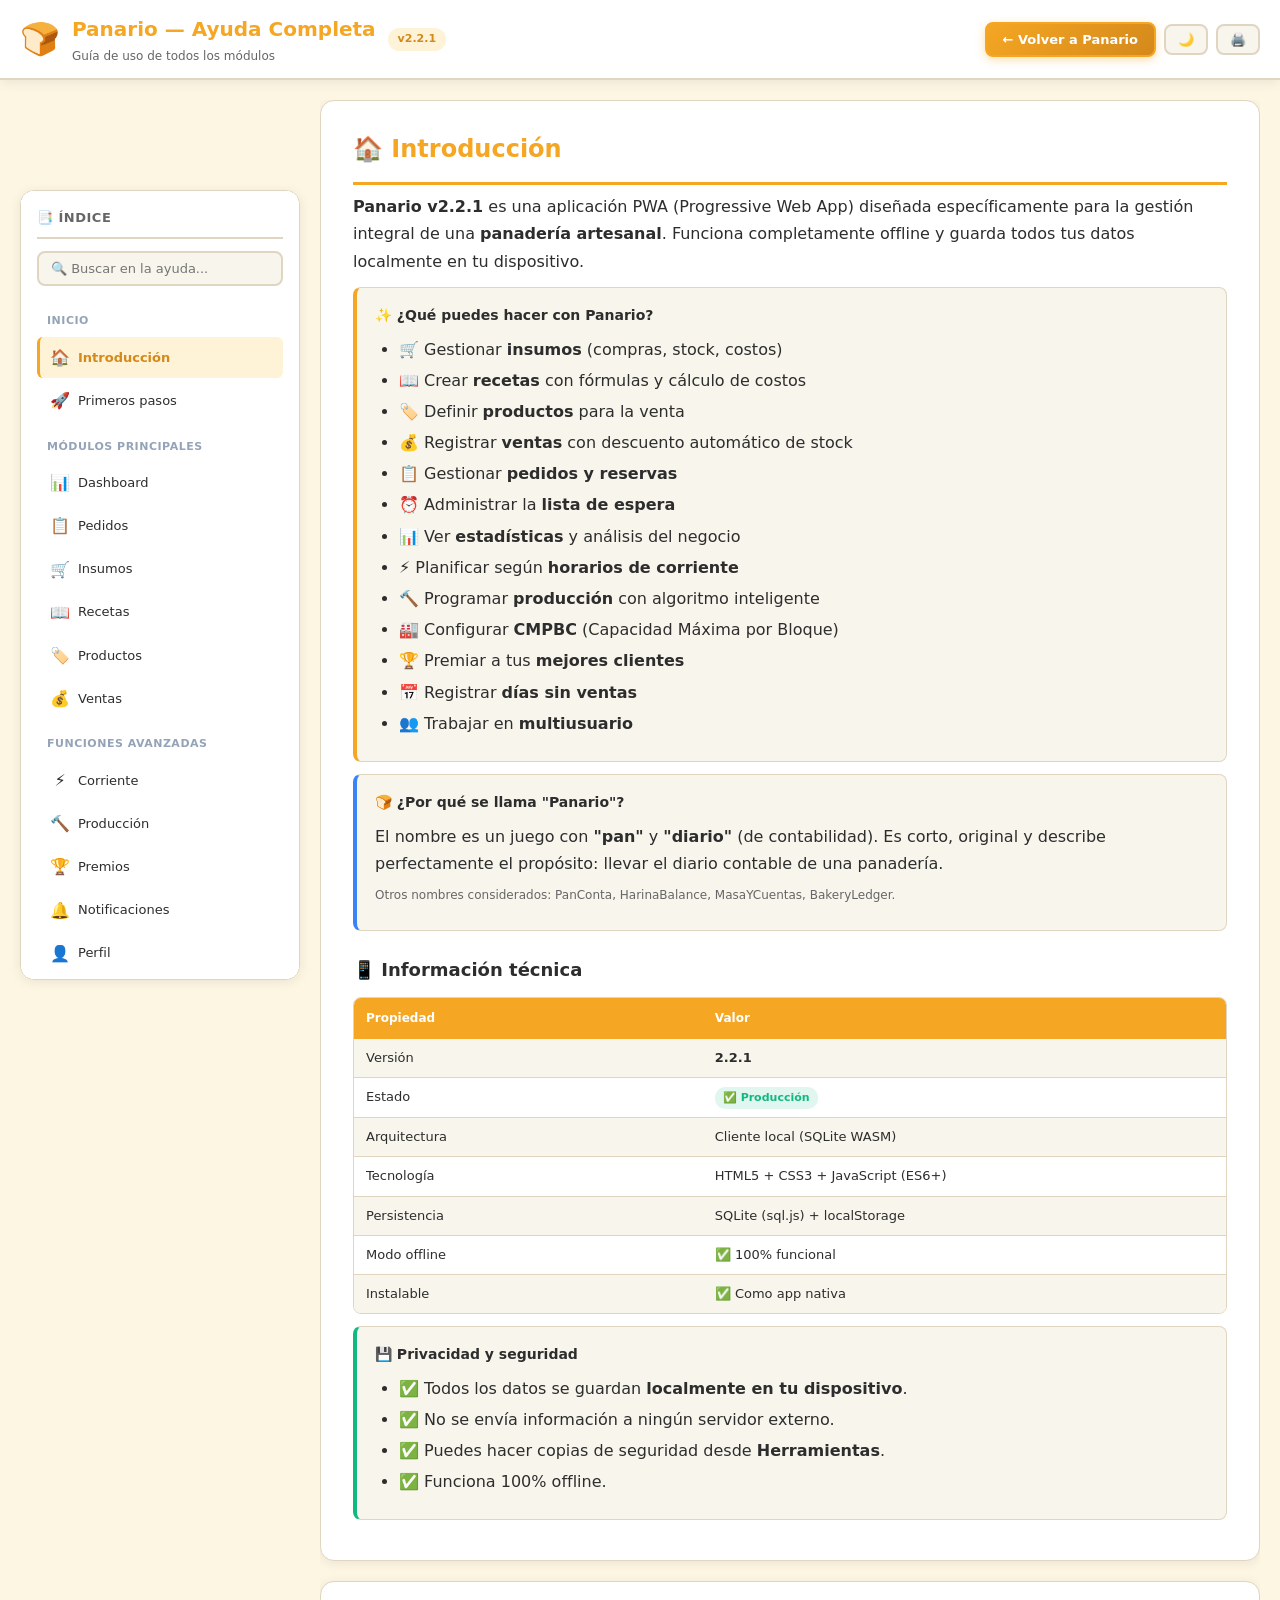
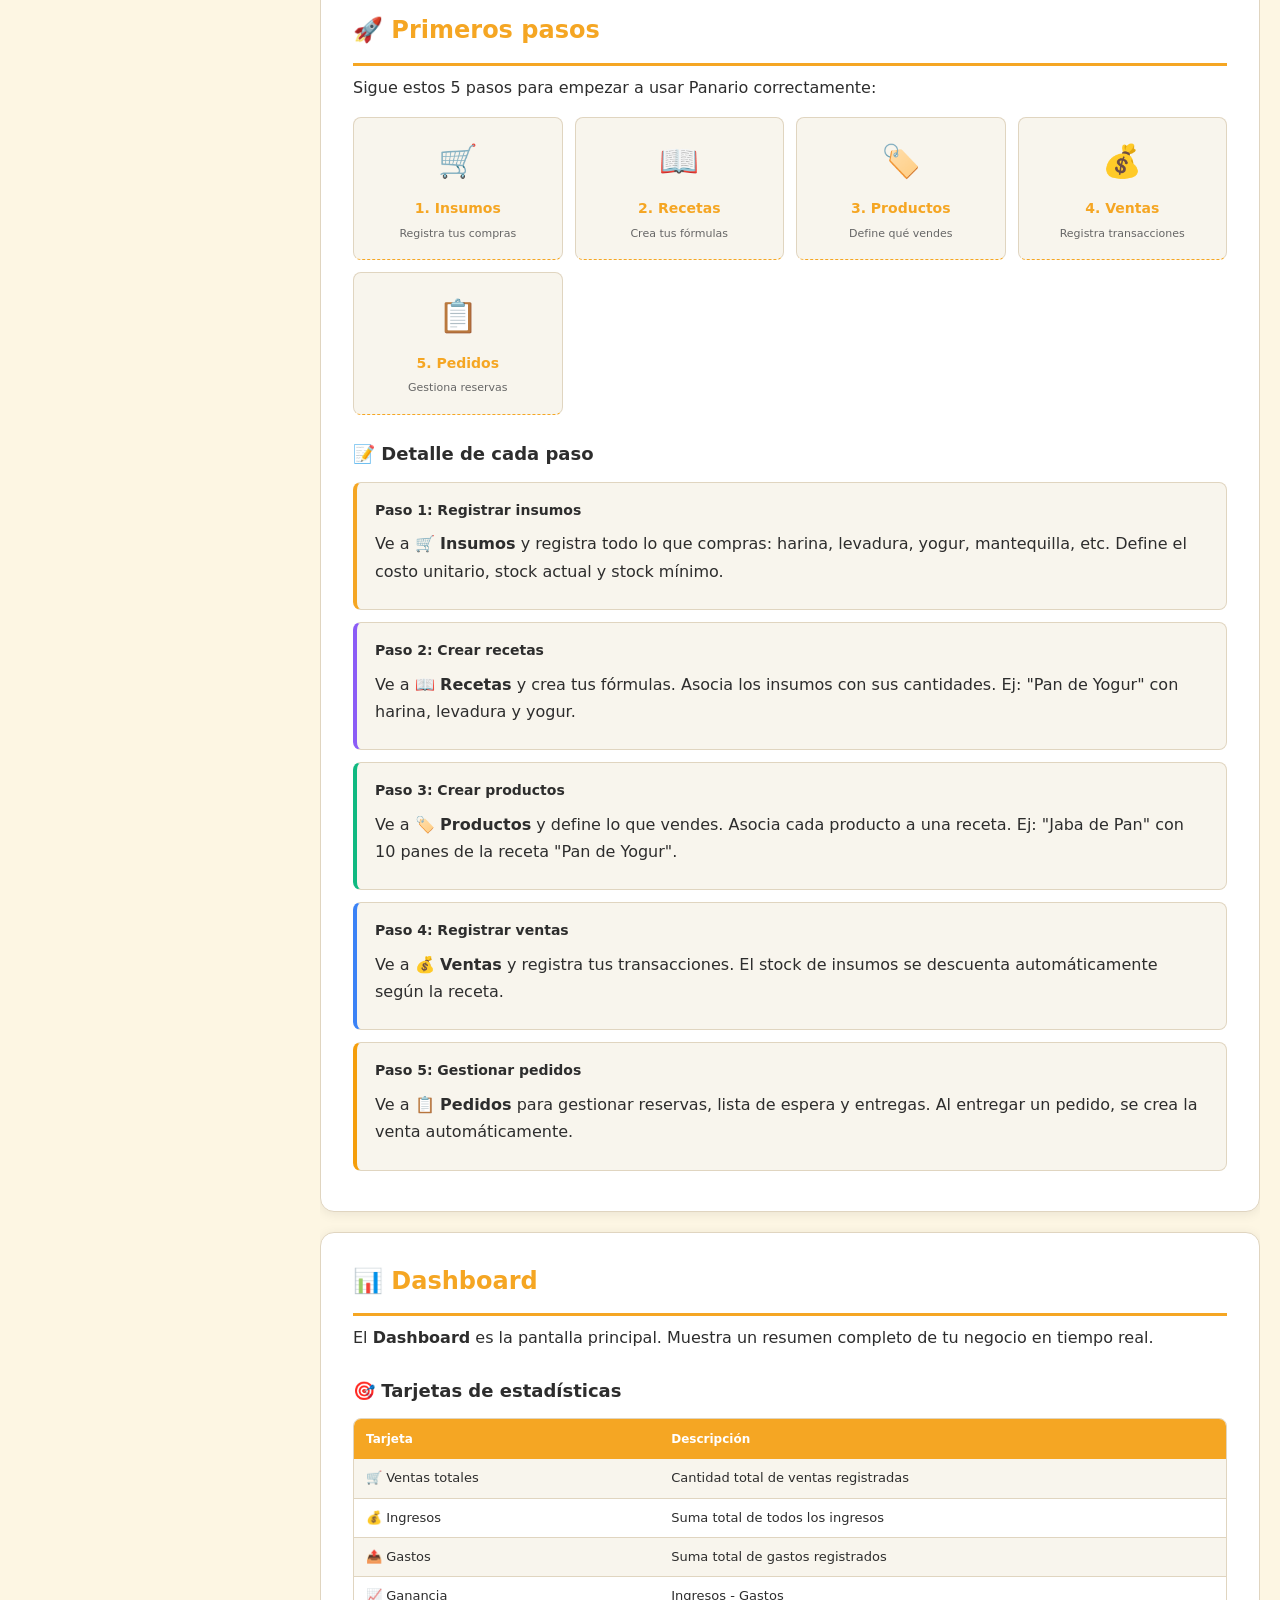
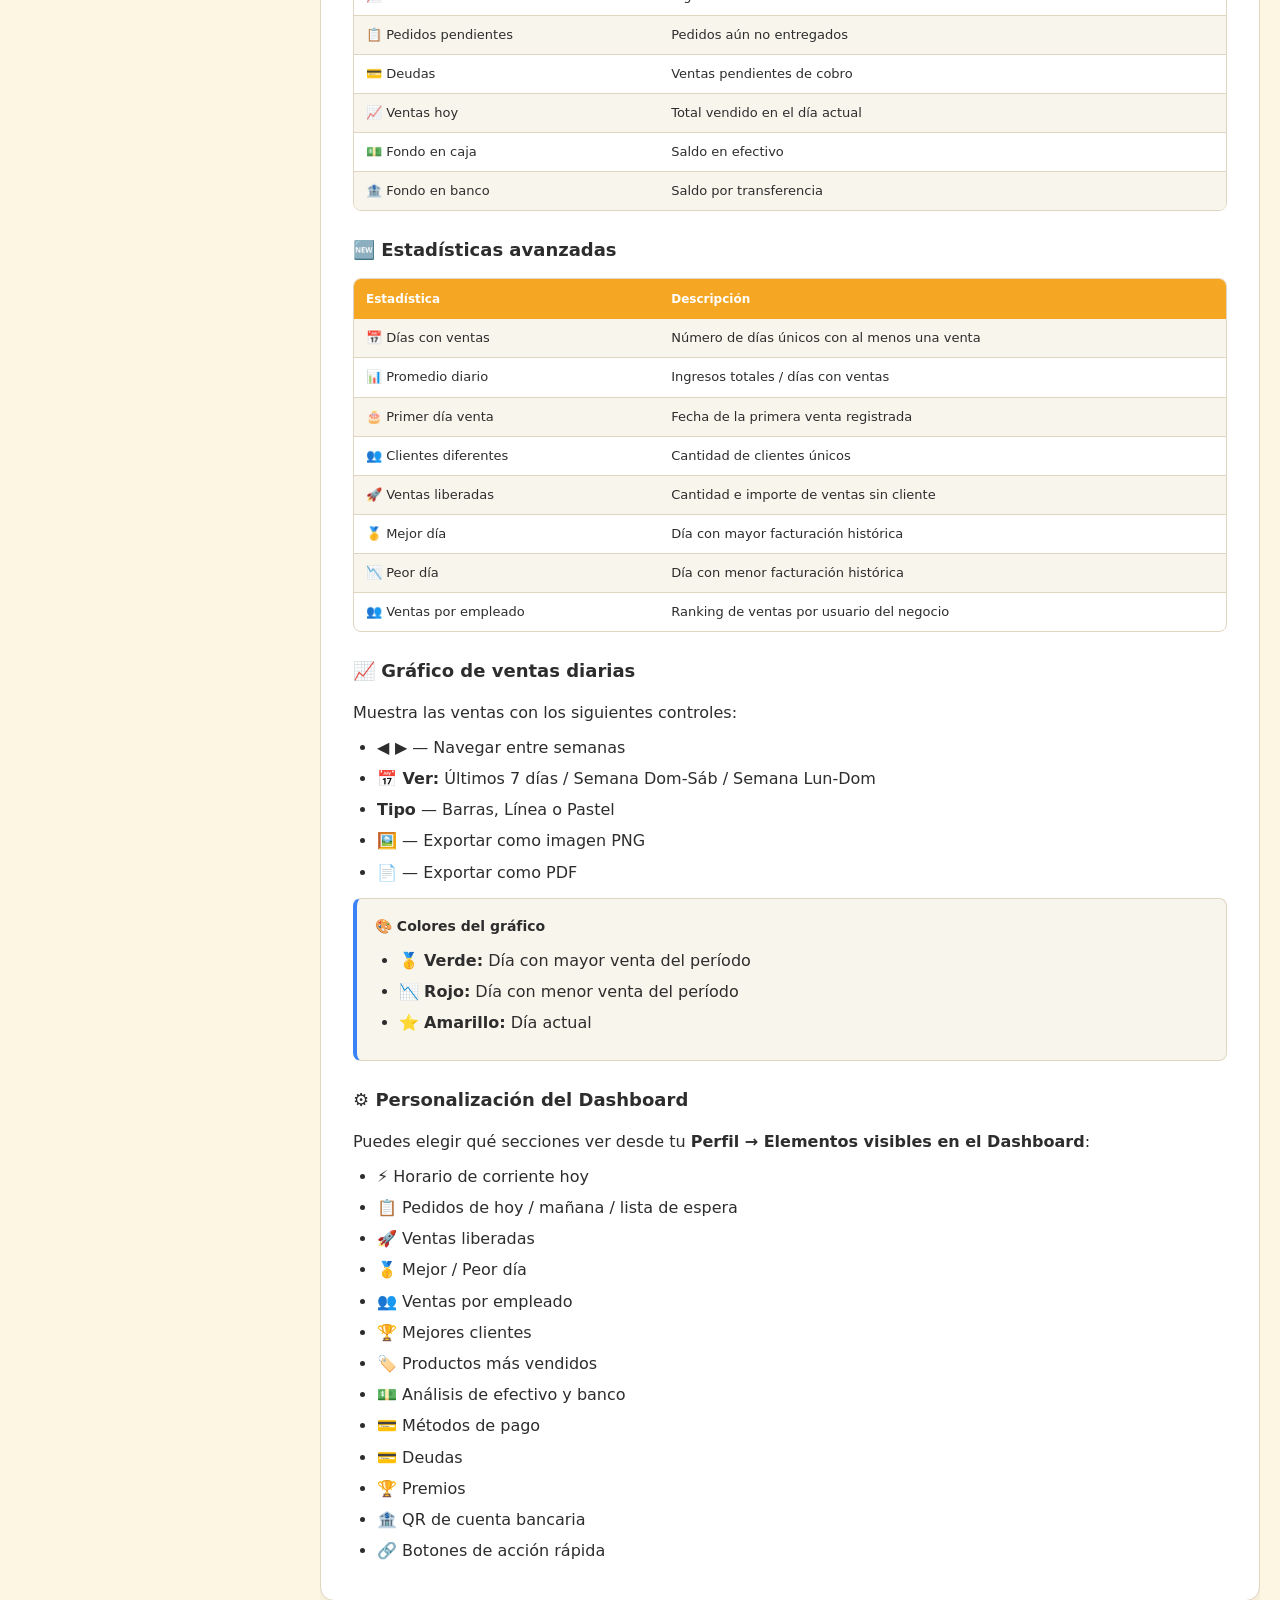
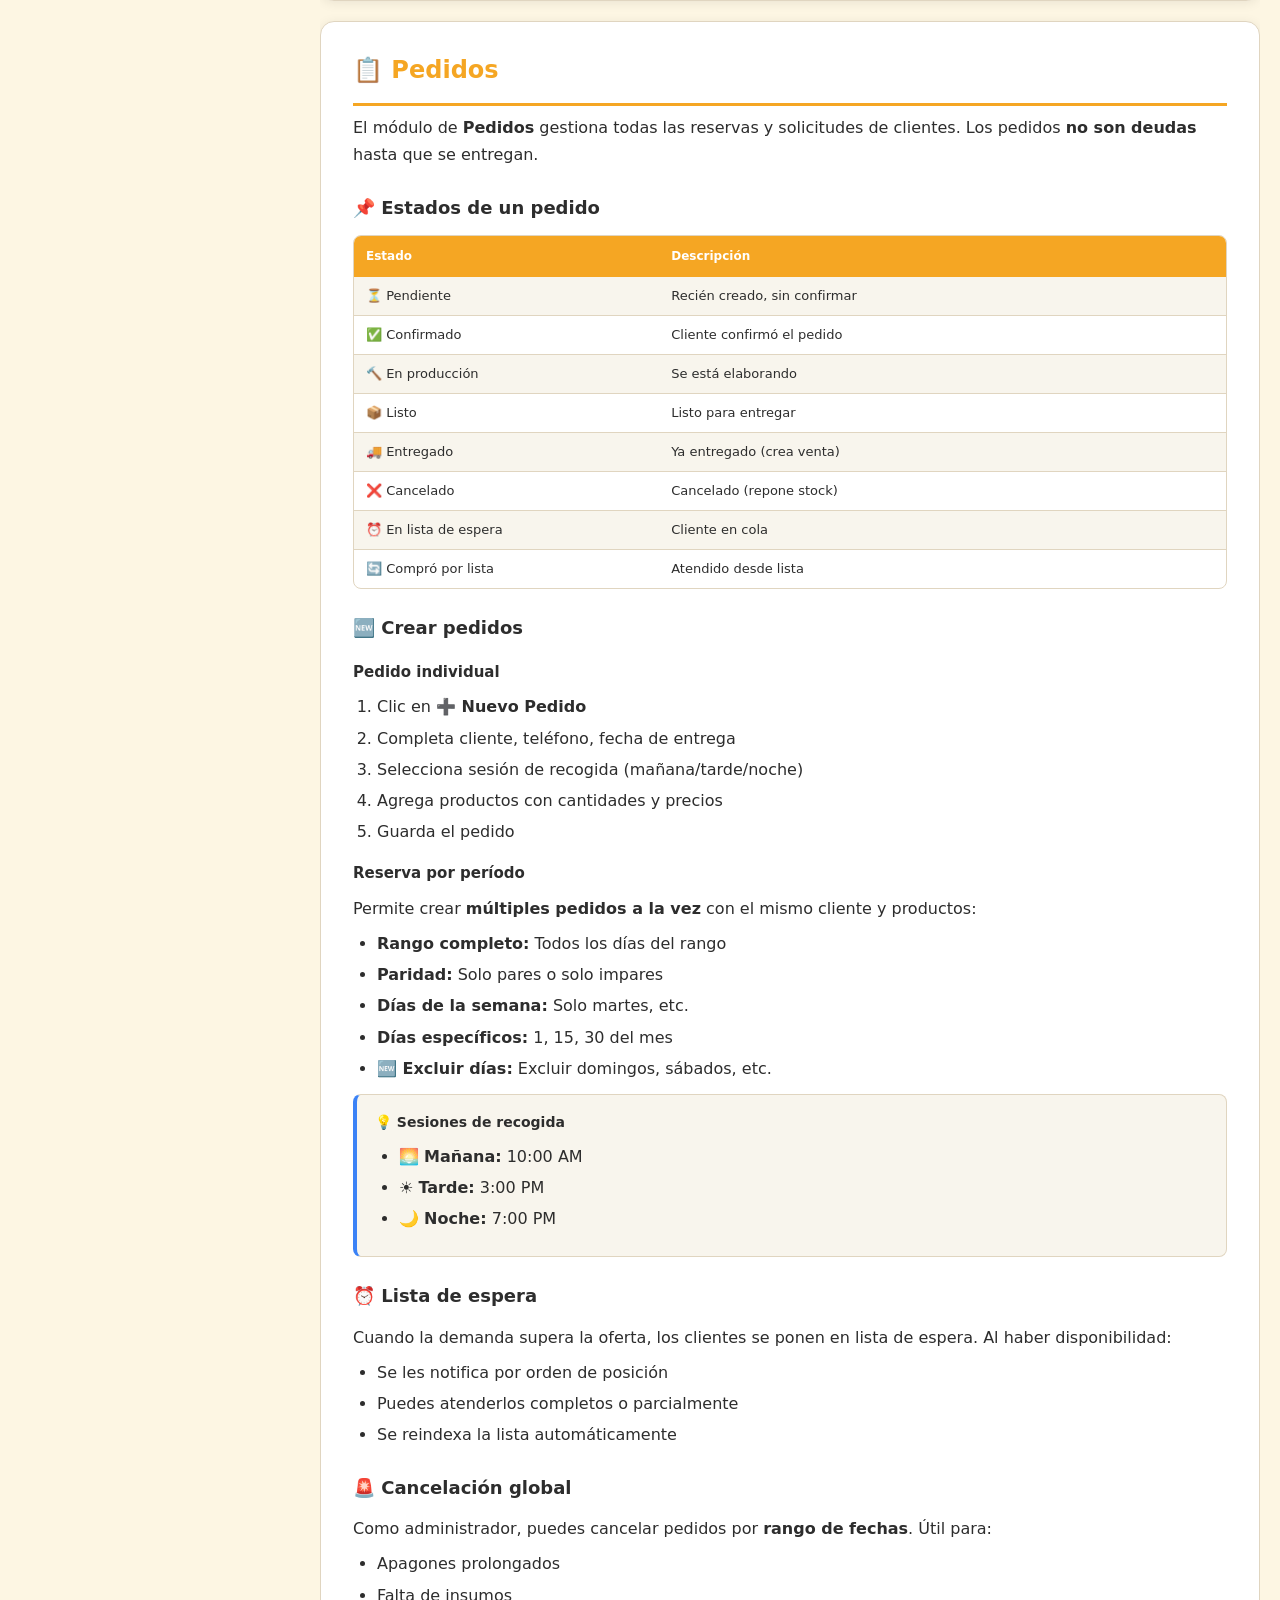
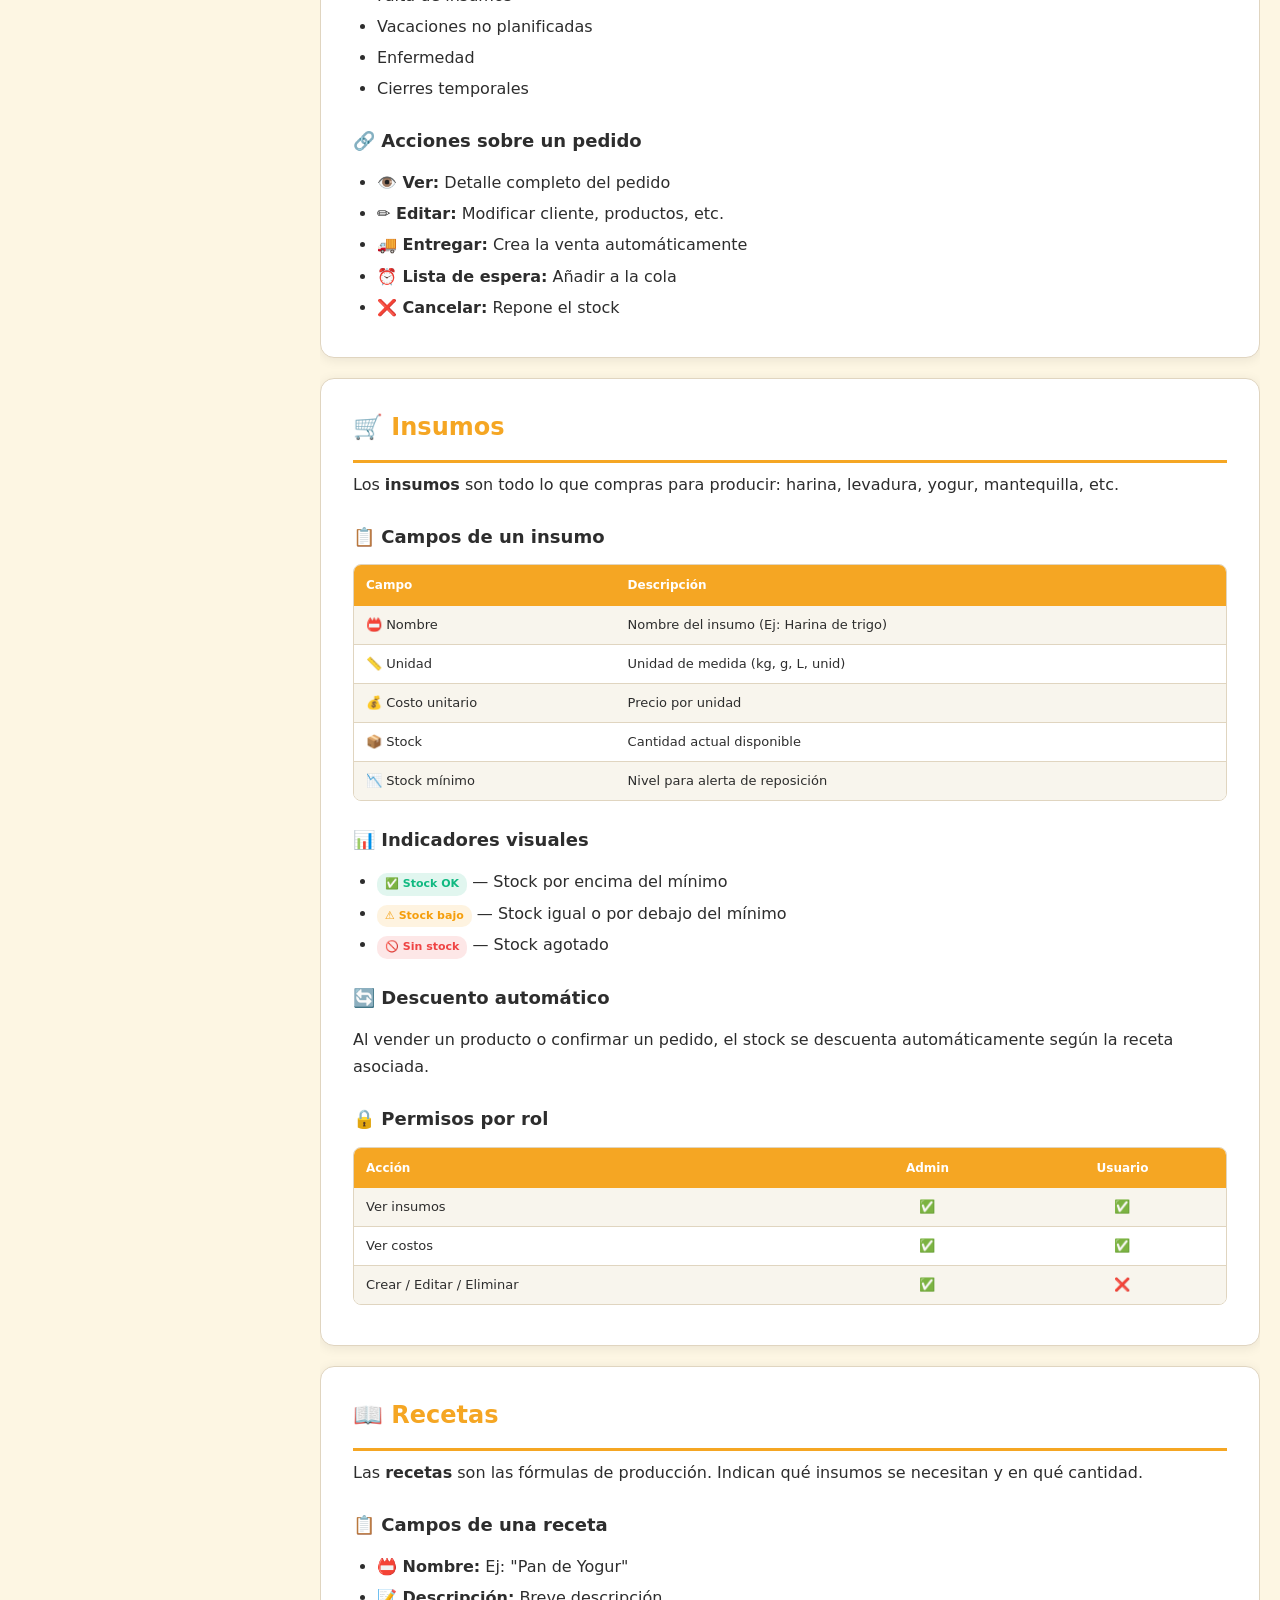
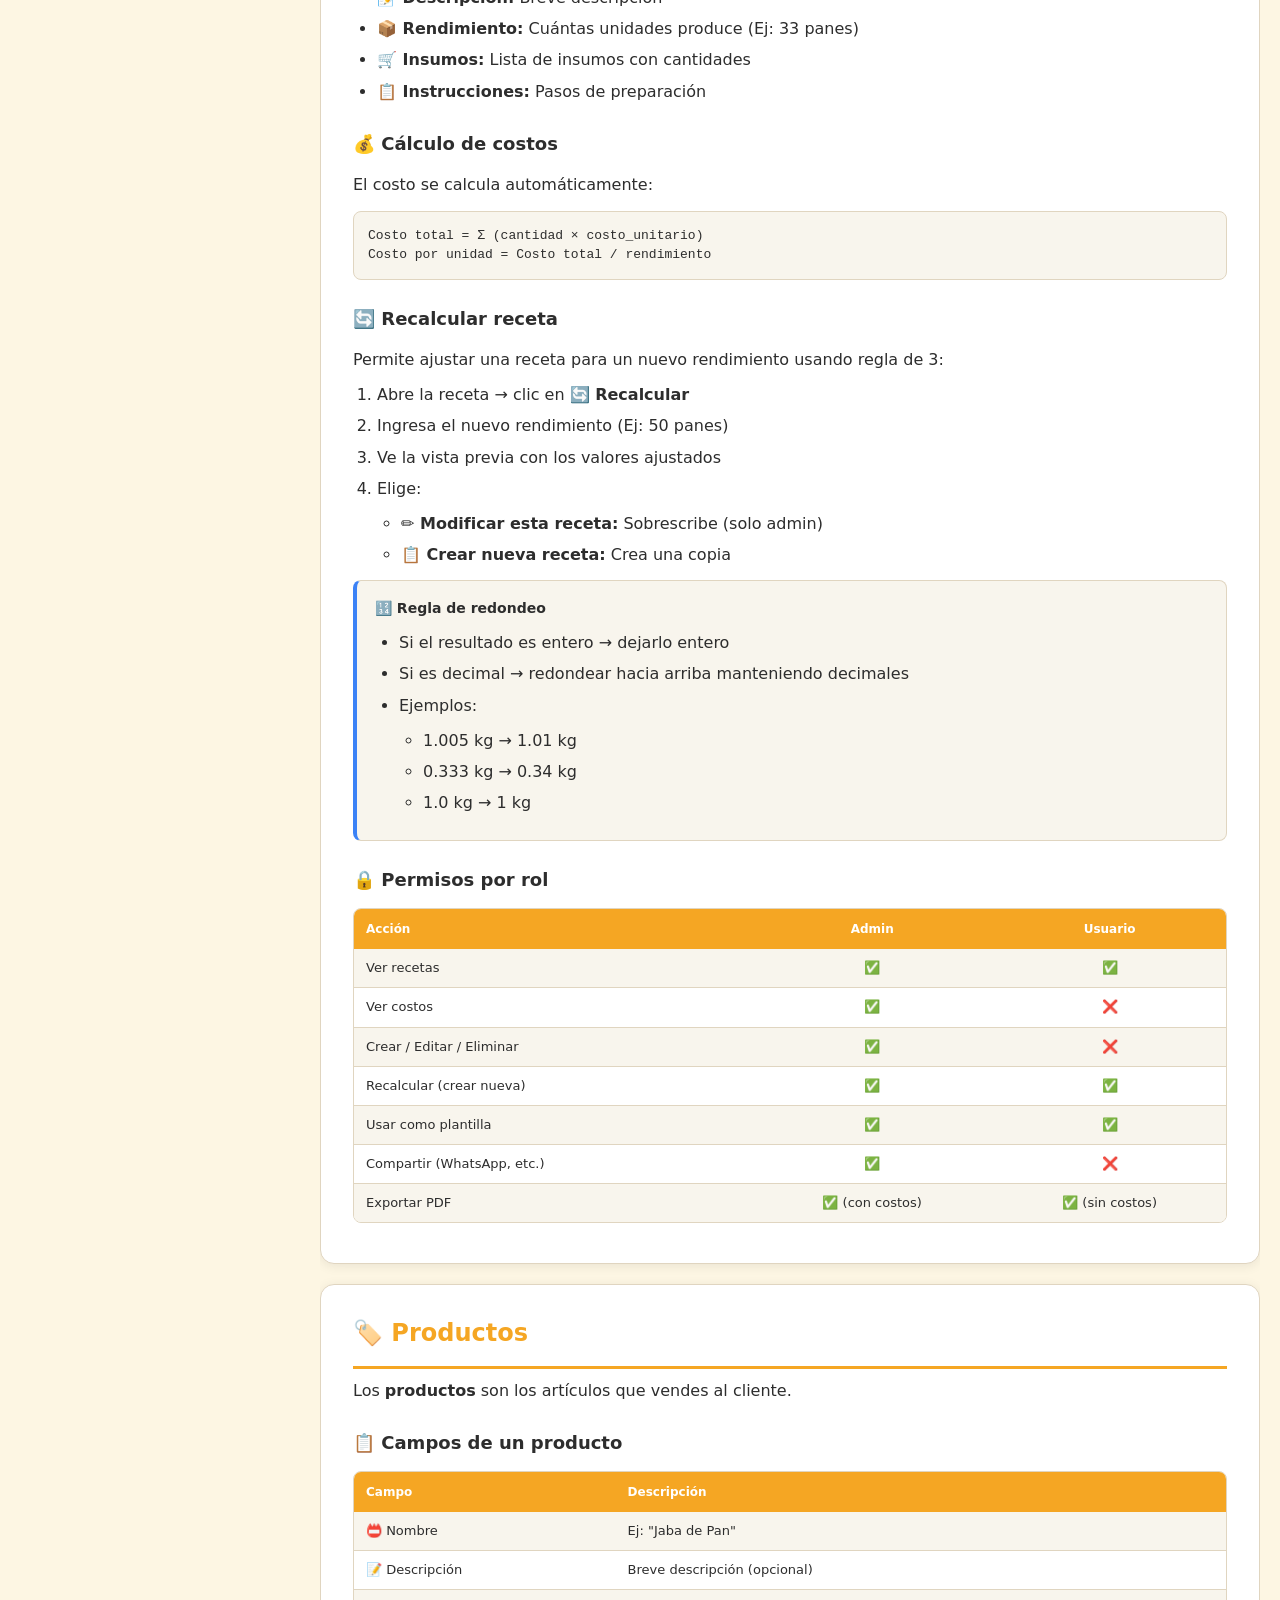
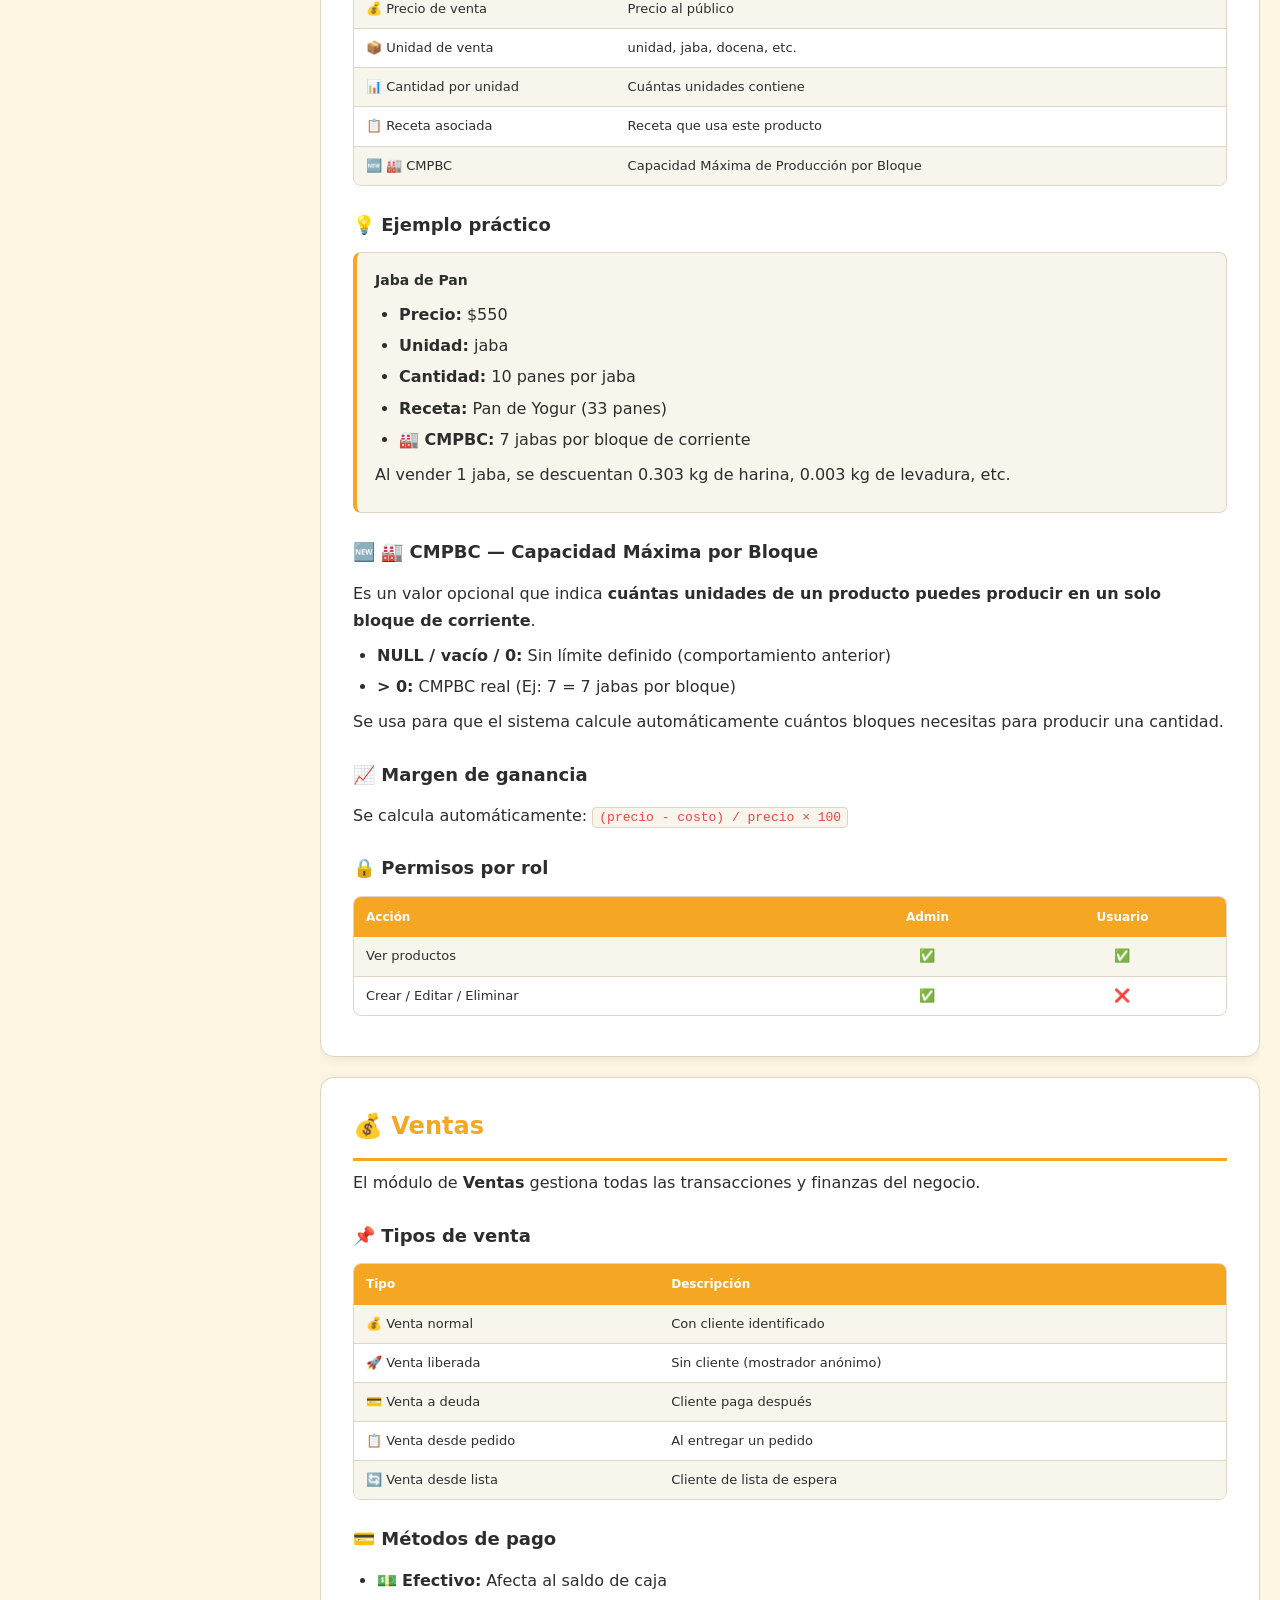
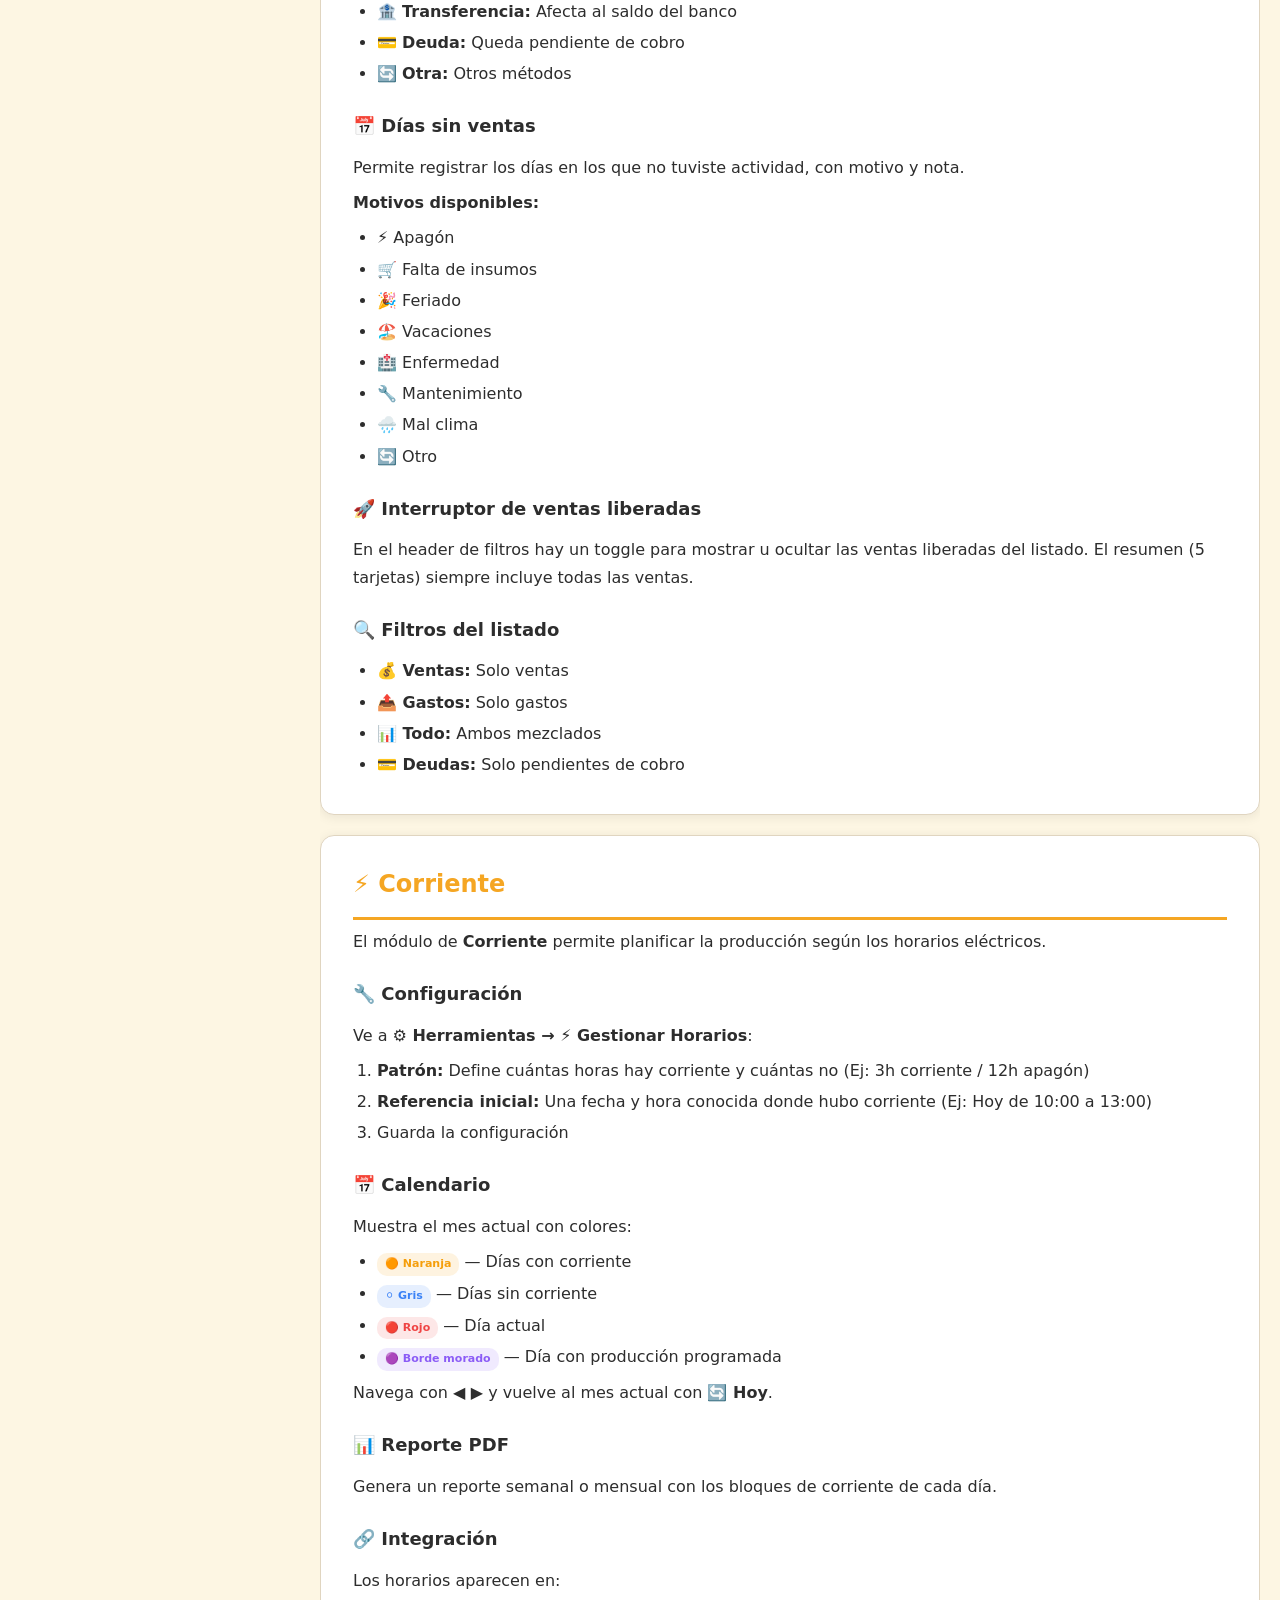
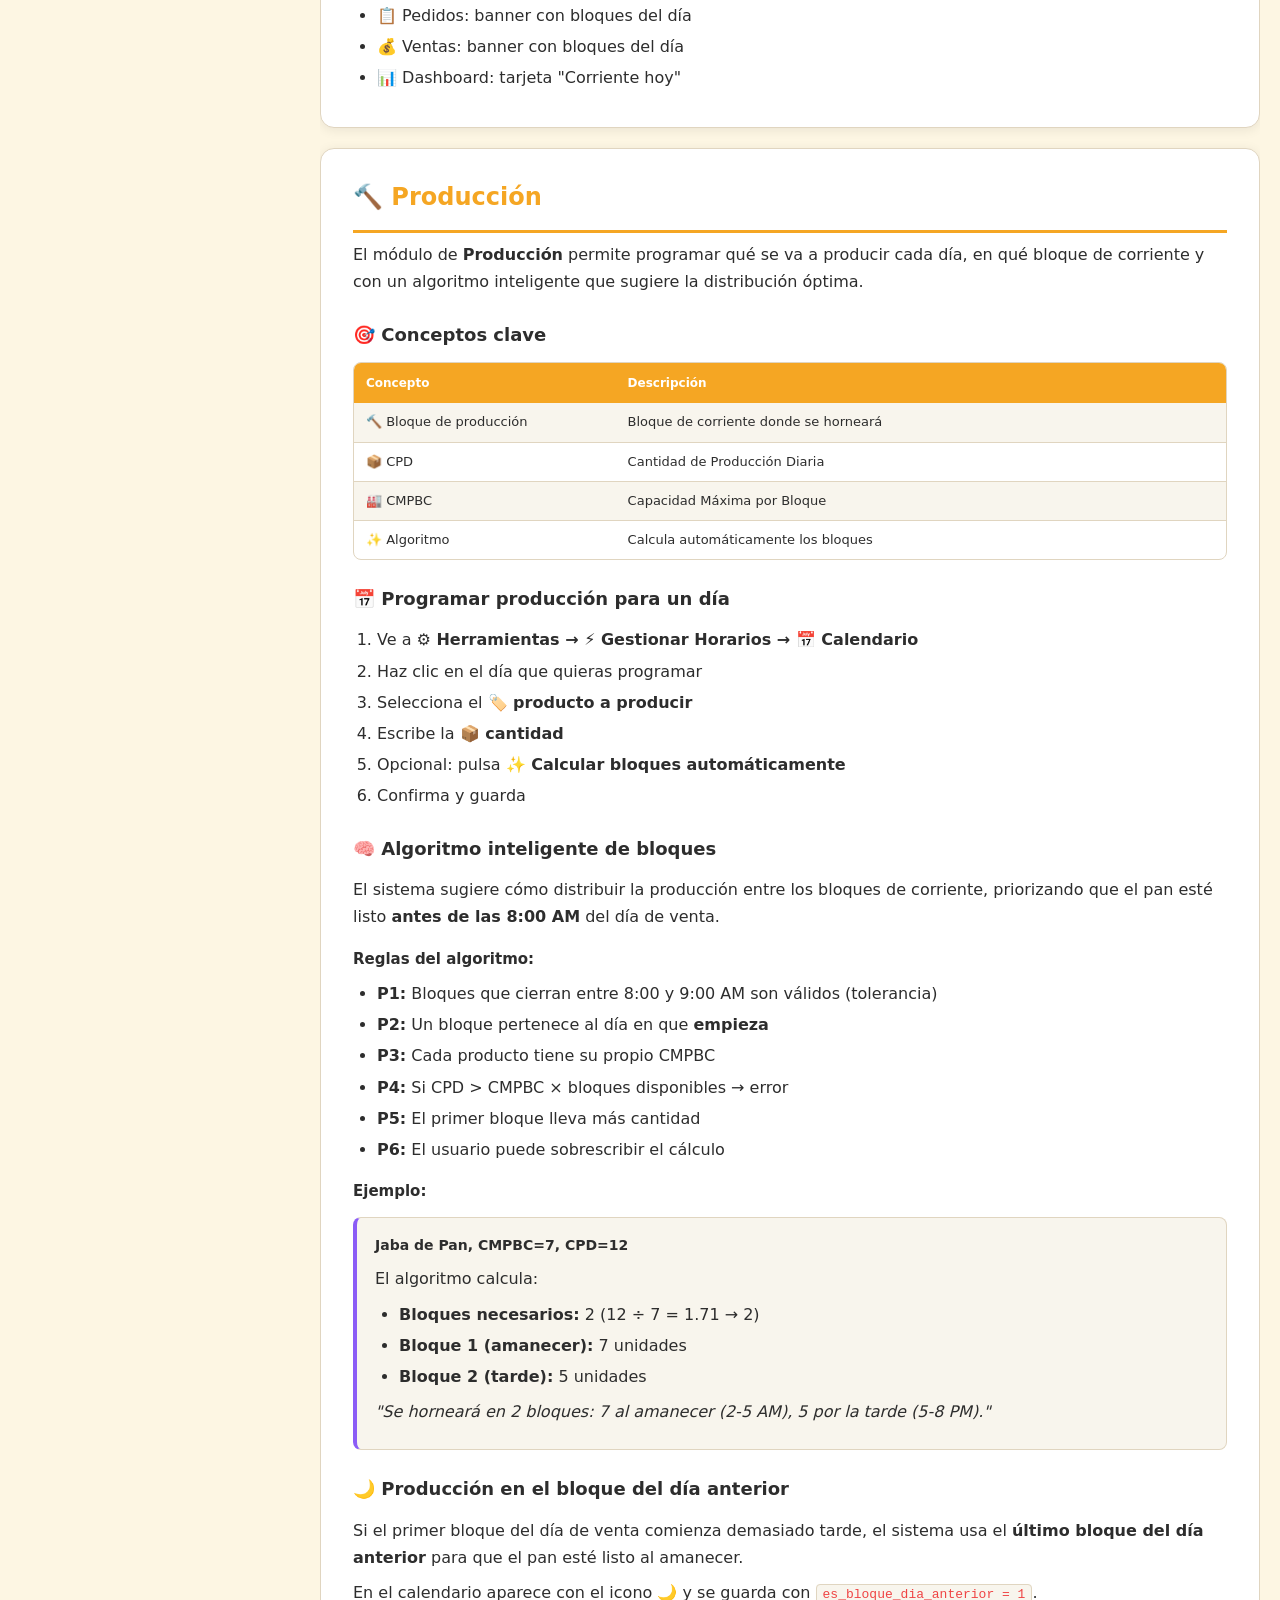
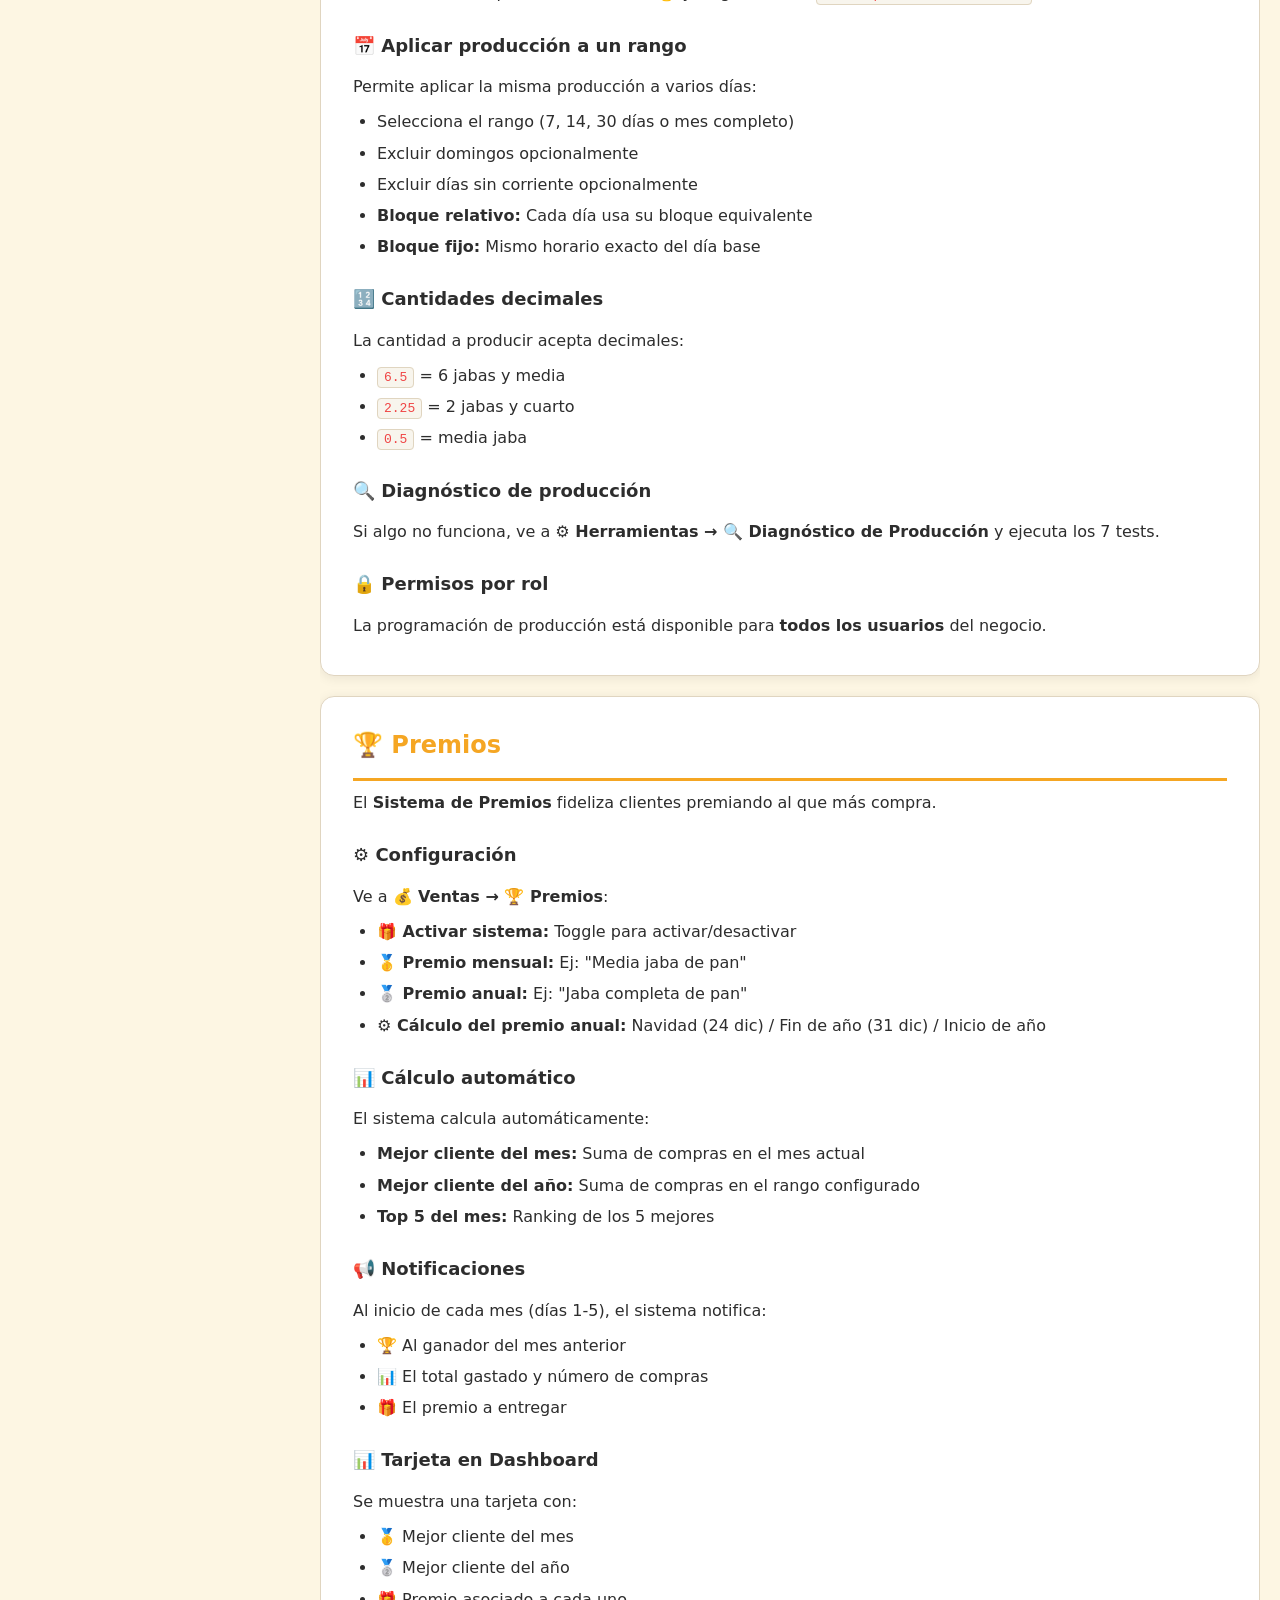
==== commit ef0ab251: "Actualizacion Muchos arreglos" ====
--- a/ayuda-panario.html
+++ b/ayuda-panario.html
@@ -1041,13 +1041,6 @@
     </style>
 </head>
 <body>
-
-<!-- ============================================================
-     BOTÓN FLOTANTE DE CERRAR (solo modo NO-embedded)
-     ============================================================ -->
-<button class="help-close-fab" id="help-close-fab" onclick="cerrarAyuda()" title="Cerrar ayuda (Esc)">
-    ✕
-</button>
 
 <!-- ============================================================
      HEADER
@@ -2700,51 +2693,90 @@
 //   - Tecla Escape
 // ============================================================
 
+// ============================================================
+// 🆕 CORRECCIÓN #5 + #12 + #16: CERRAR AYUDA (REESCRITO)
+// ============================================================
+// 
+// PROBLEMA ANTERIOR:
+//   Cuando el iframe (dentro del modal de ayuda) ejecutaba
+//   window.close(), cerraba TODA la pestaña del navegador,
+//   incluyendo la app principal. Esto sucedía porque el iframe
+//   comparte el contexto de la pestaña padre.
+//
+// SOLUCIÓN:
+//   - Si estamos en un iframe → SOLO enviar postMessage al padre.
+//     NO llamar a window.close() NUNCA. El padre (help.js) se
+//     encarga de cerrar el modal correctamente.
+//   - Si NO estamos en iframe (pestaña independiente) → el usuario
+//     abrió la ayuda en pestaña nueva. Intentar window.close() y,
+//     si falla, navegar a index.html.
+//
+// Esta función se llama desde:
+//   - Botón "← Volver a Panario" (header)
+//   - Tecla Escape (listener global)
+//   - Botón flotante ✕ (que ELIMINAMOS en #16)
+// ============================================================
+
 function cerrarAyuda() {
     try {
-        // Detectar si estamos dentro de un iframe
         const enIframe = (window.self !== window.top);
         
         console.log('📖 cerrarAyuda() llamado. En iframe:', enIframe);
         
         if (enIframe) {
-            // Estamos embebidos: avisar al padre para que cierre el modal
+            // ============================================================
+            // CASO 1: Estamos DENTRO de un iframe (modal de ayuda)
+            // ============================================================
+            // NO llamar a window.close() jamás. Solo enviar postMessage
+            // al padre para que él cierre el modal correctamente.
+            // ============================================================
+            
             try {
-                // Mensaje estándar que el modal de ayuda (help.js) puede escuchar
-                window.parent.postMessage({ type: 'CLOSE_HELP' }, '*');
-                console.log('📖 Mensaje CLOSE_HELP enviado al padre');
+                window.parent.postMessage(
+                    { type: 'CLOSE_HELP', source: 'ayuda-panario-iframe' },
+                    '*'
+                );
+                console.log('📖 [CORRECCIÓN #5] Mensaje CLOSE_HELP enviado al padre (sin window.close)');
             } catch (e) {
                 console.warn('⚠️ No se pudo enviar mensaje al padre:', e);
-            }
-            
-            // Fallback: intentar cerrar la ventana por si el padre no responde
-            setTimeout(() => {
+                // Como último recurso, si no podemos comunicarnos con el padre,
+                // intentamos navegar a index.html dentro del propio iframe.
+                // Esto hará que el iframe cargue la app dentro de sí mismo,
+                // pero al menos no cierra la pestaña completa.
                 try {
-                    window.close();
-                } catch (e) {
-                    // Si tampoco funciona, no hacer nada (el padre debería cerrar)
-                }
-            }, 300);
+                    window.location.href = './index.html';
+                } catch (e2) {}
+            }
             
             return;
         }
         
-        // NO estamos en iframe: intentar cerrar la pestaña
+        // ============================================================
+        // CASO 2: NO estamos en iframe (pestaña independiente)
+        // ============================================================
+        // El usuario abrió la ayuda en una pestaña nueva (típicamente
+        // en móvil). Intentar window.close() y, si falla, navegar
+        // a index.html.
+        // ============================================================
+        
+        console.log('📖 [CORRECCIÓN #5] Ayuda en pestaña independiente. Intentando cerrar...');
+        
         try {
             window.close();
         } catch (e) {
-            console.warn('⚠️ No se pudo cerrar la ventana:', e);
+            console.warn('⚠️ window.close() falló:', e);
         }
         
-        // Fallback: navegar al index.html después de un pequeño delay
-        // (si window.close() no funcionó, seguimos aquí)
+        // Fallback: navegar a index.html si window.close() no funcionó
+        // (después de un pequeño delay para dar tiempo al cierre)
         setTimeout(() => {
-            window.location.href = './index.html';
+            try {
+                window.location.href = './index.html';
+            } catch (e2) {}
         }, 200);
         
     } catch (e) {
         console.error('❌ Error en cerrarAyuda():', e);
-        // Último recurso: intentar ir al index
         try {
             window.location.href = './index.html';
         } catch (e2) {}
@@ -2951,6 +2983,17 @@
 // padre no envía mensajes.
 // ============================================================
 
+// ============================================================
+// 🆕 CORRECCIÓN #5 + #12: LISTENER DE MENSAJES DEL PADRE
+// ============================================================
+// 
+// El padre (help.js) puede enviar mensajes:
+//   - NAVIGATE: navegar a una sección específica.
+//   - CLOSE_HELP: cerrar la ayuda (el padre ya lo hará, aquí solo
+//                 confirmamos).
+//   - PING: verificar que el iframe está vivo (responde con PONG).
+// ============================================================
+
 function initParentMessageListener() {
     window.addEventListener('message', function(event) {
         if (!event.data || typeof event.data !== 'object') return;
@@ -2958,40 +3001,73 @@
         const tipo = event.data.type;
         
         if (tipo === 'NAVIGATE' && event.data.section) {
-            console.log('📖 Navegando a sección por mensaje:', event.data.section);
+            console.log('📖 [CORRECCIÓN #5] Navegando a sección por mensaje:', event.data.section);
             scrollToSection(event.data.section);
         }
         
         if (tipo === 'CLOSE_HELP') {
-            console.log('📖 Cerrando ayuda por mensaje del padre');
+            // El padre ya está cerrando el modal. Aquí NO hacemos
+            // window.close() porque eso cerraría toda la pestaña.
+            // Solo logueamos para diagnóstico.
+            console.log('📖 [CORRECCIÓN #5] Confirmación CLOSE_HELP recibida del padre');
+        }
+        
+        if (tipo === 'PING') {
+            // Responder al padre para confirmar que estamos vivos.
             try {
-                window.close();
-            } catch (e) {
-                // Si no se puede cerrar, no pasa nada (el padre lo hará)
-            }
+                window.parent.postMessage({
+                    type: 'PONG',
+                    source: 'ayuda-panario-iframe'
+                }, '*');
+            } catch (e) {}
         }
     });
 }
 
 // ============================================================
 // 🆕 ATAJO DE TECLADO: ESCAPE PARA CERRAR AYUDA
+// ============================================================
+
+// ============================================================
+// 🆕 CORRECCIÓN #5 + #12: LISTENER DE ESCAPE (REESCRITO)
+// ============================================================
+// 
+// Ahora, la tecla Escape SIEMPRE envía postMessage al padre
+// cuando estamos en iframe. El padre (help.js) se encarga de
+// cerrar el modal correctamente.
+// 
+// Si NO estamos en iframe, llamamos a cerrarAyuda() que cierra
+// la pestaña o navega a index.html.
 // ============================================================
 
 function initEscapeKey() {
     document.addEventListener('keydown', function(e) {
         if (e.key === 'Escape') {
-            // Solo actuar si NO estamos dentro de un iframe
-            // (si estamos en iframe, el padre se encarga de cerrar)
             const enIframe = (window.self !== window.top);
             
-            if (!enIframe) {
-                console.log('📖 Escape pulsado → cerrando ayuda');
+            if (enIframe) {
+                // ============================================================
+                // CASO 1: Estamos en iframe
+                // ============================================================
+                // Enviar postMessage al padre. NO llamar a cerrarAyuda()
+                // porque eso también enviaría el mismo mensaje, pero por
+                // claridad lo dejamos explícito aquí.
+                // ============================================================
+                console.log('📖 [CORRECCIÓN #5] Escape pulsado en iframe → enviando CLOSE_HELP al padre');
+                try {
+                    window.parent.postMessage(
+                        { type: 'CLOSE_HELP', source: 'ayuda-panario-iframe-escape' },
+                        '*'
+                    );
+                } catch (err) {
+                    console.warn('⚠️ No se pudo enviar CLOSE_HELP:', err);
+                }
+            } else {
+                // ============================================================
+                // CASO 2: Pestaña independiente
+                // ============================================================
+                console.log('📖 [CORRECCIÓN #5] Escape pulsado en pestaña independiente → cerrando');
                 cerrarAyuda();
-            } else {
-                // Estamos en iframe: avisar al padre
-                try {
-                    window.parent.postMessage({ type: 'CLOSE_HELP' }, '*');
-                } catch (e) {}
             }
         }
     });
